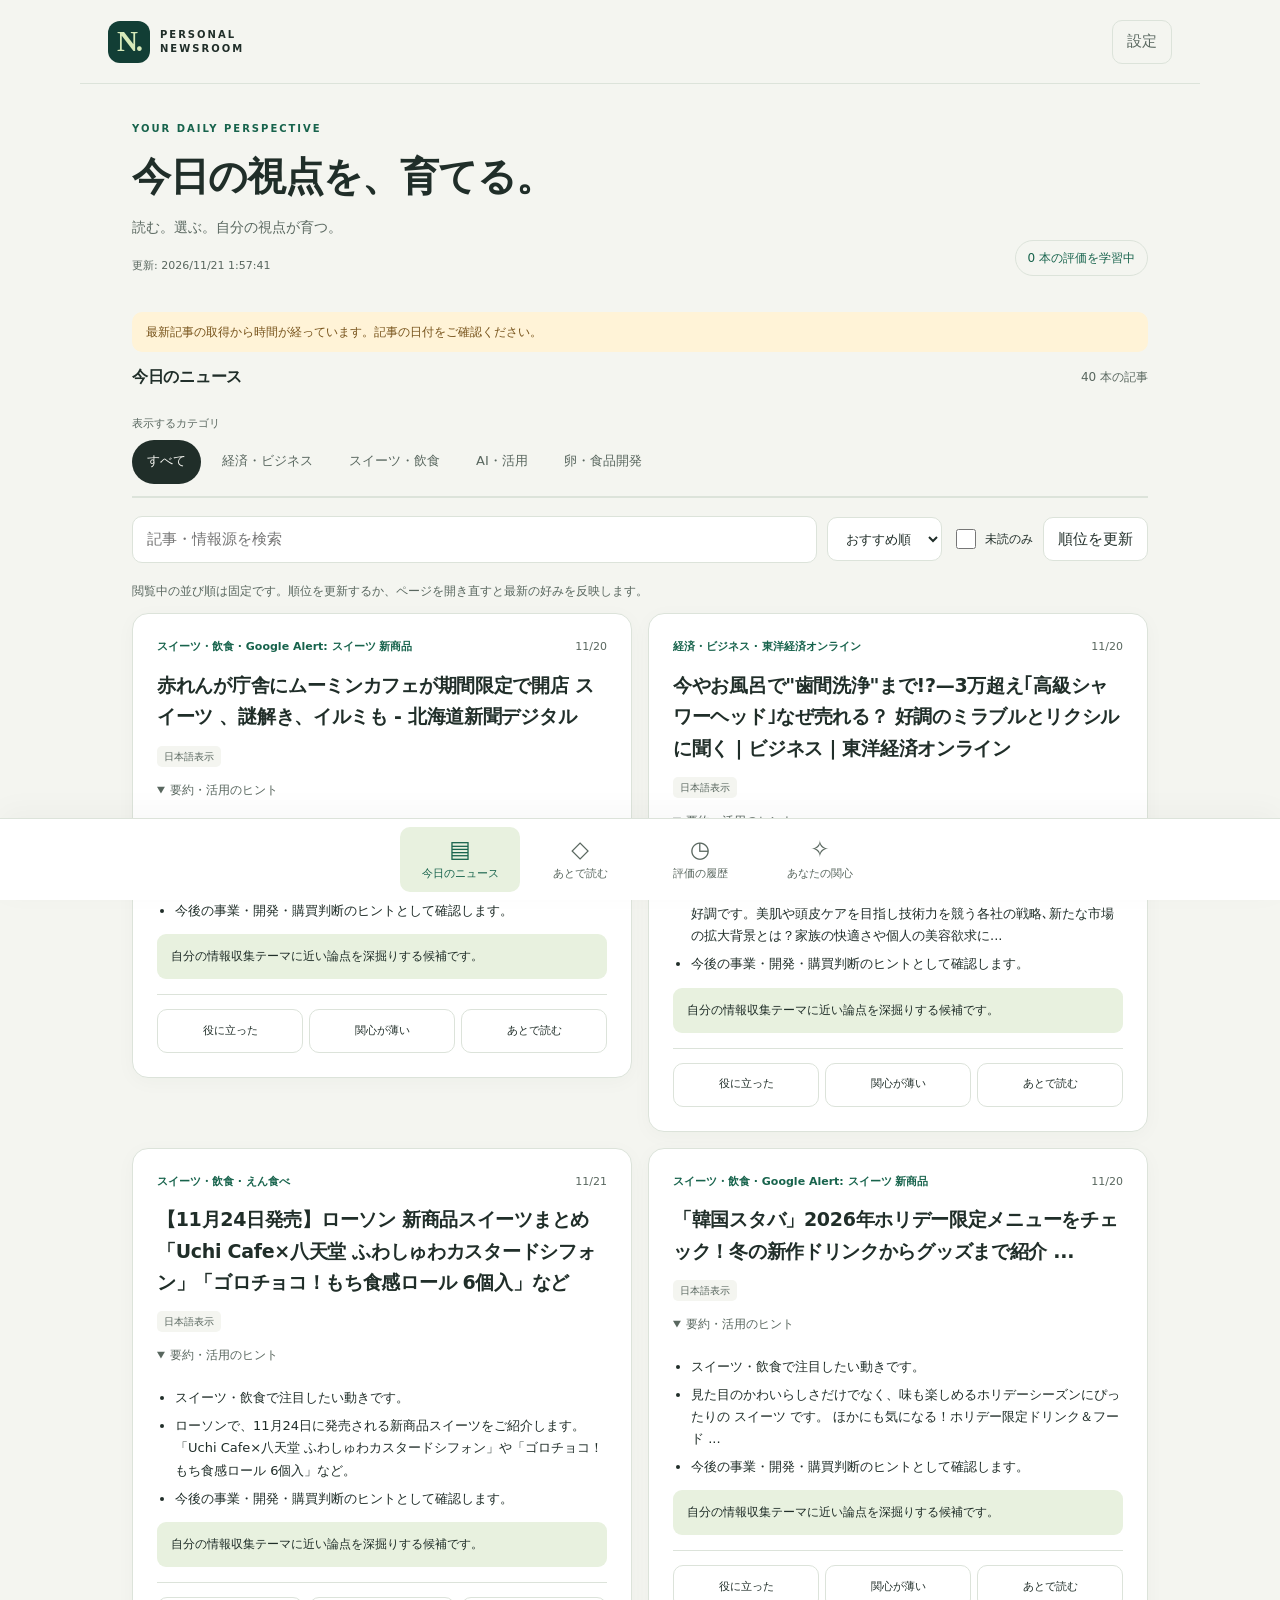
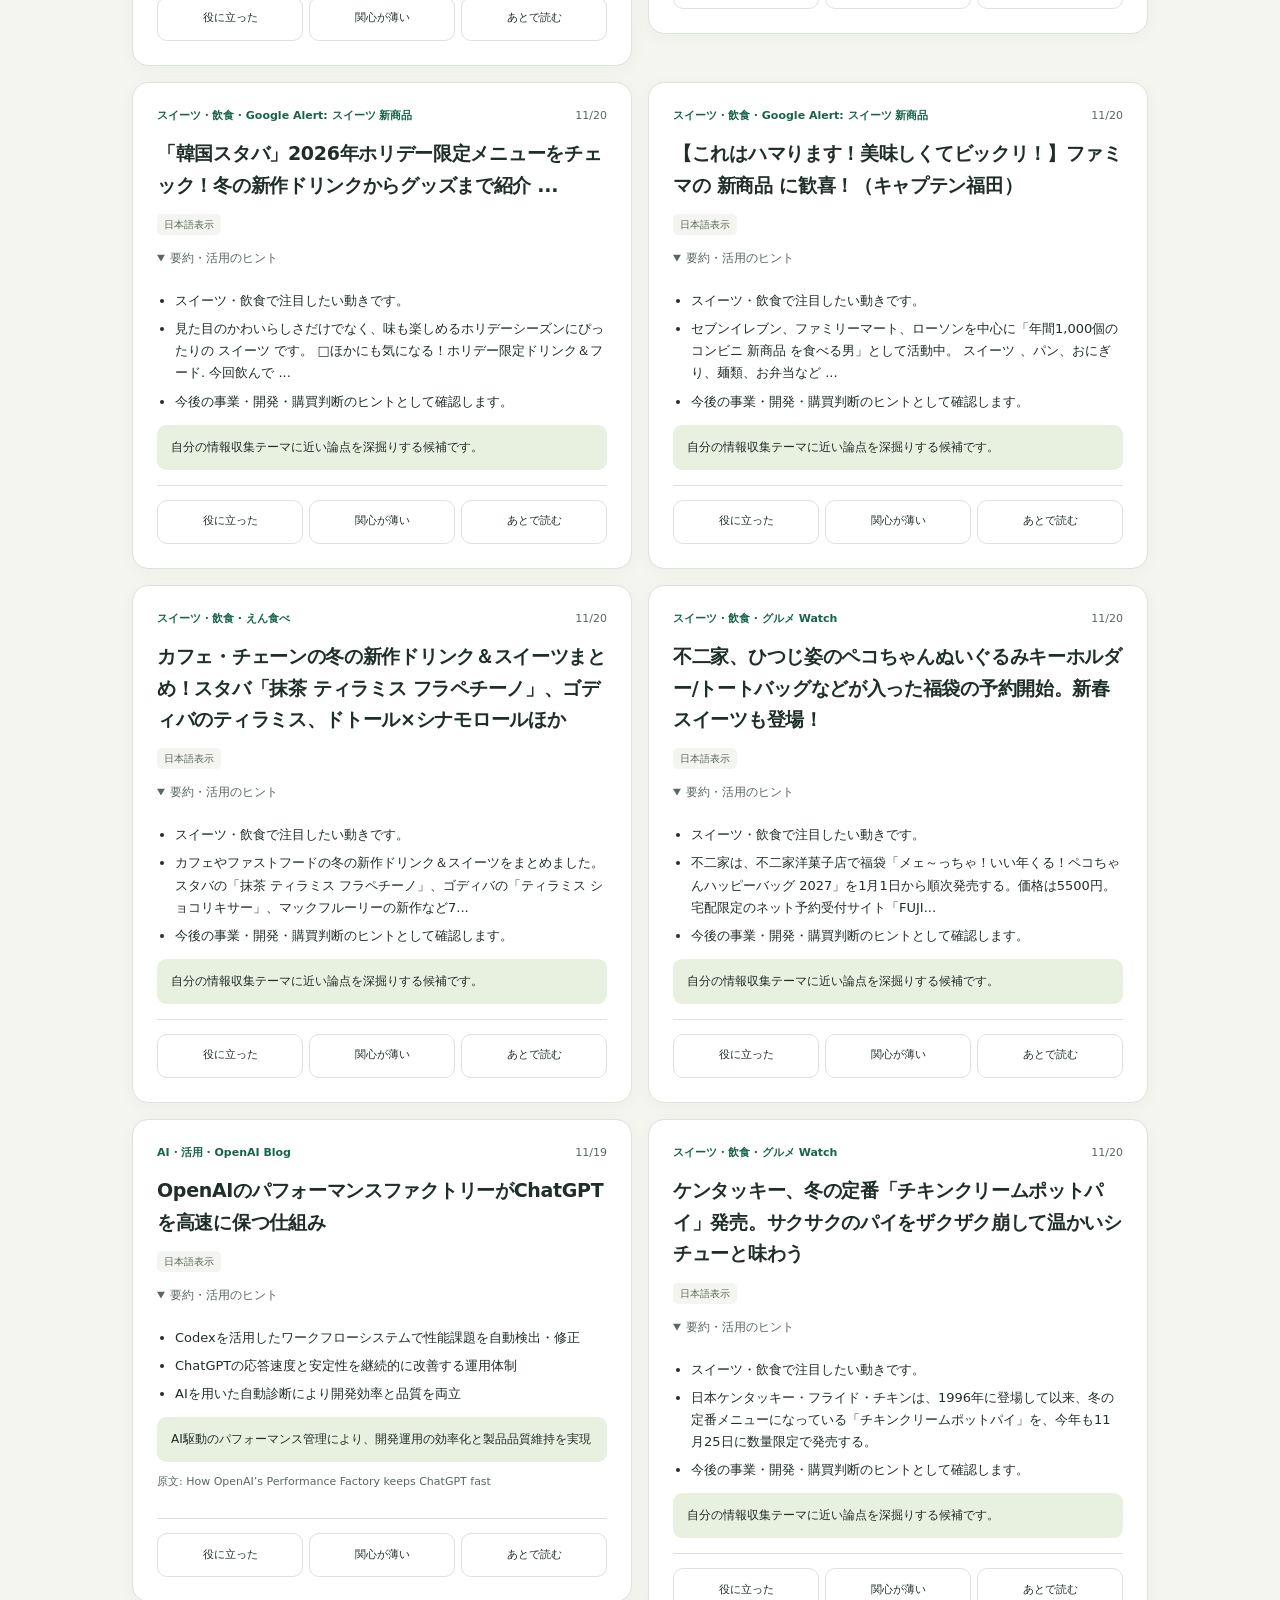
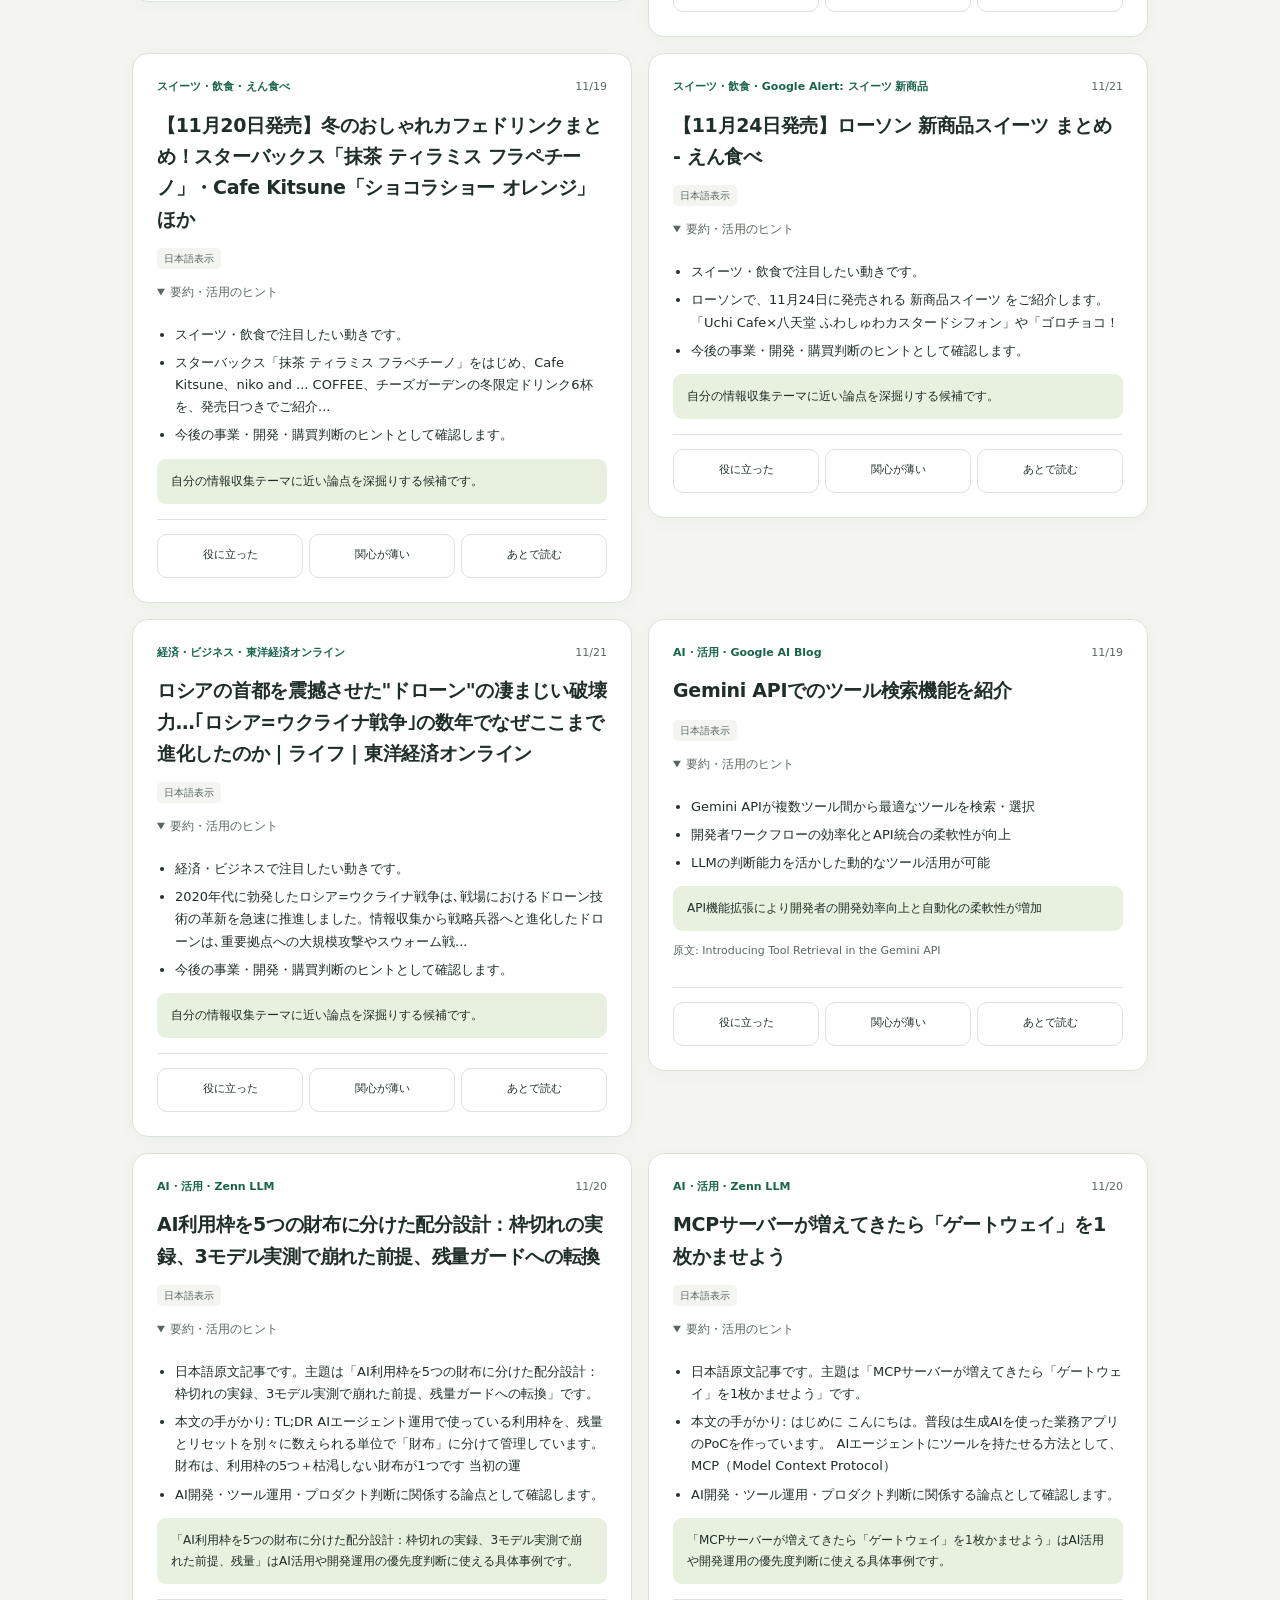
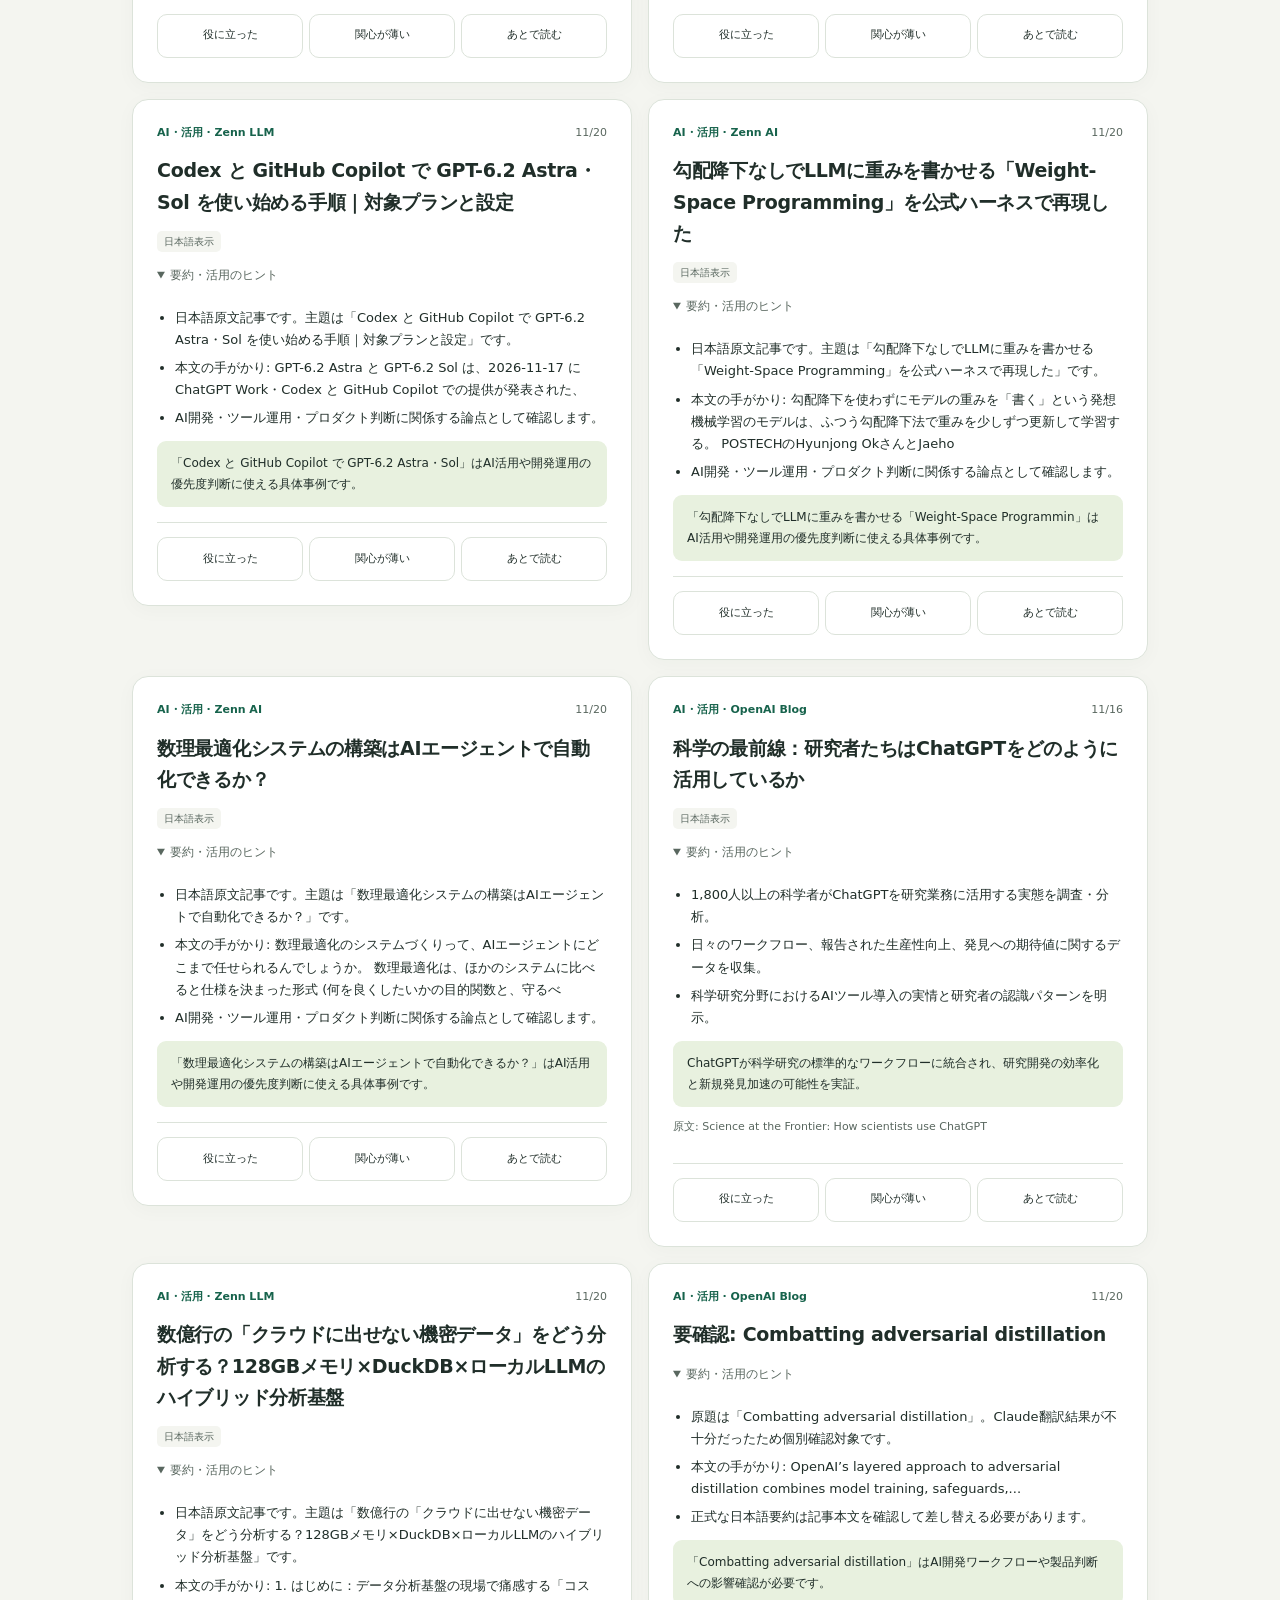
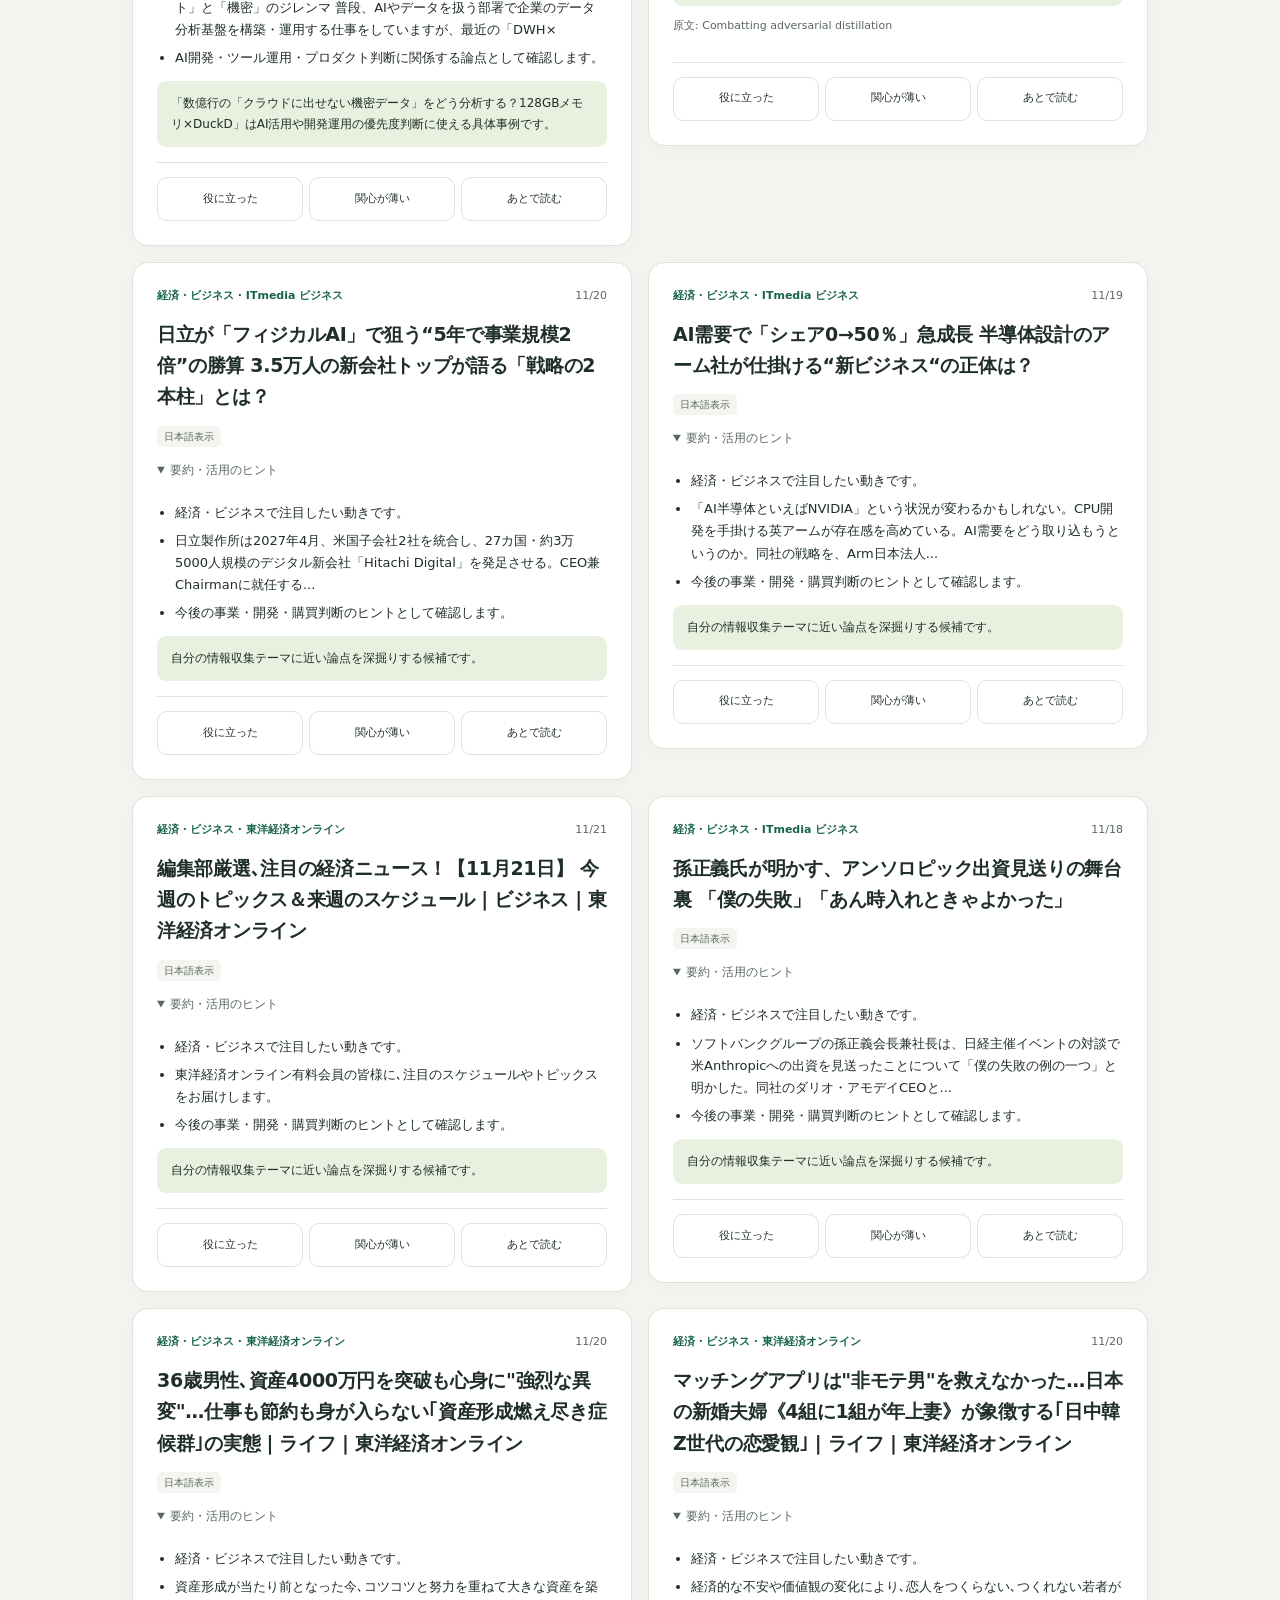
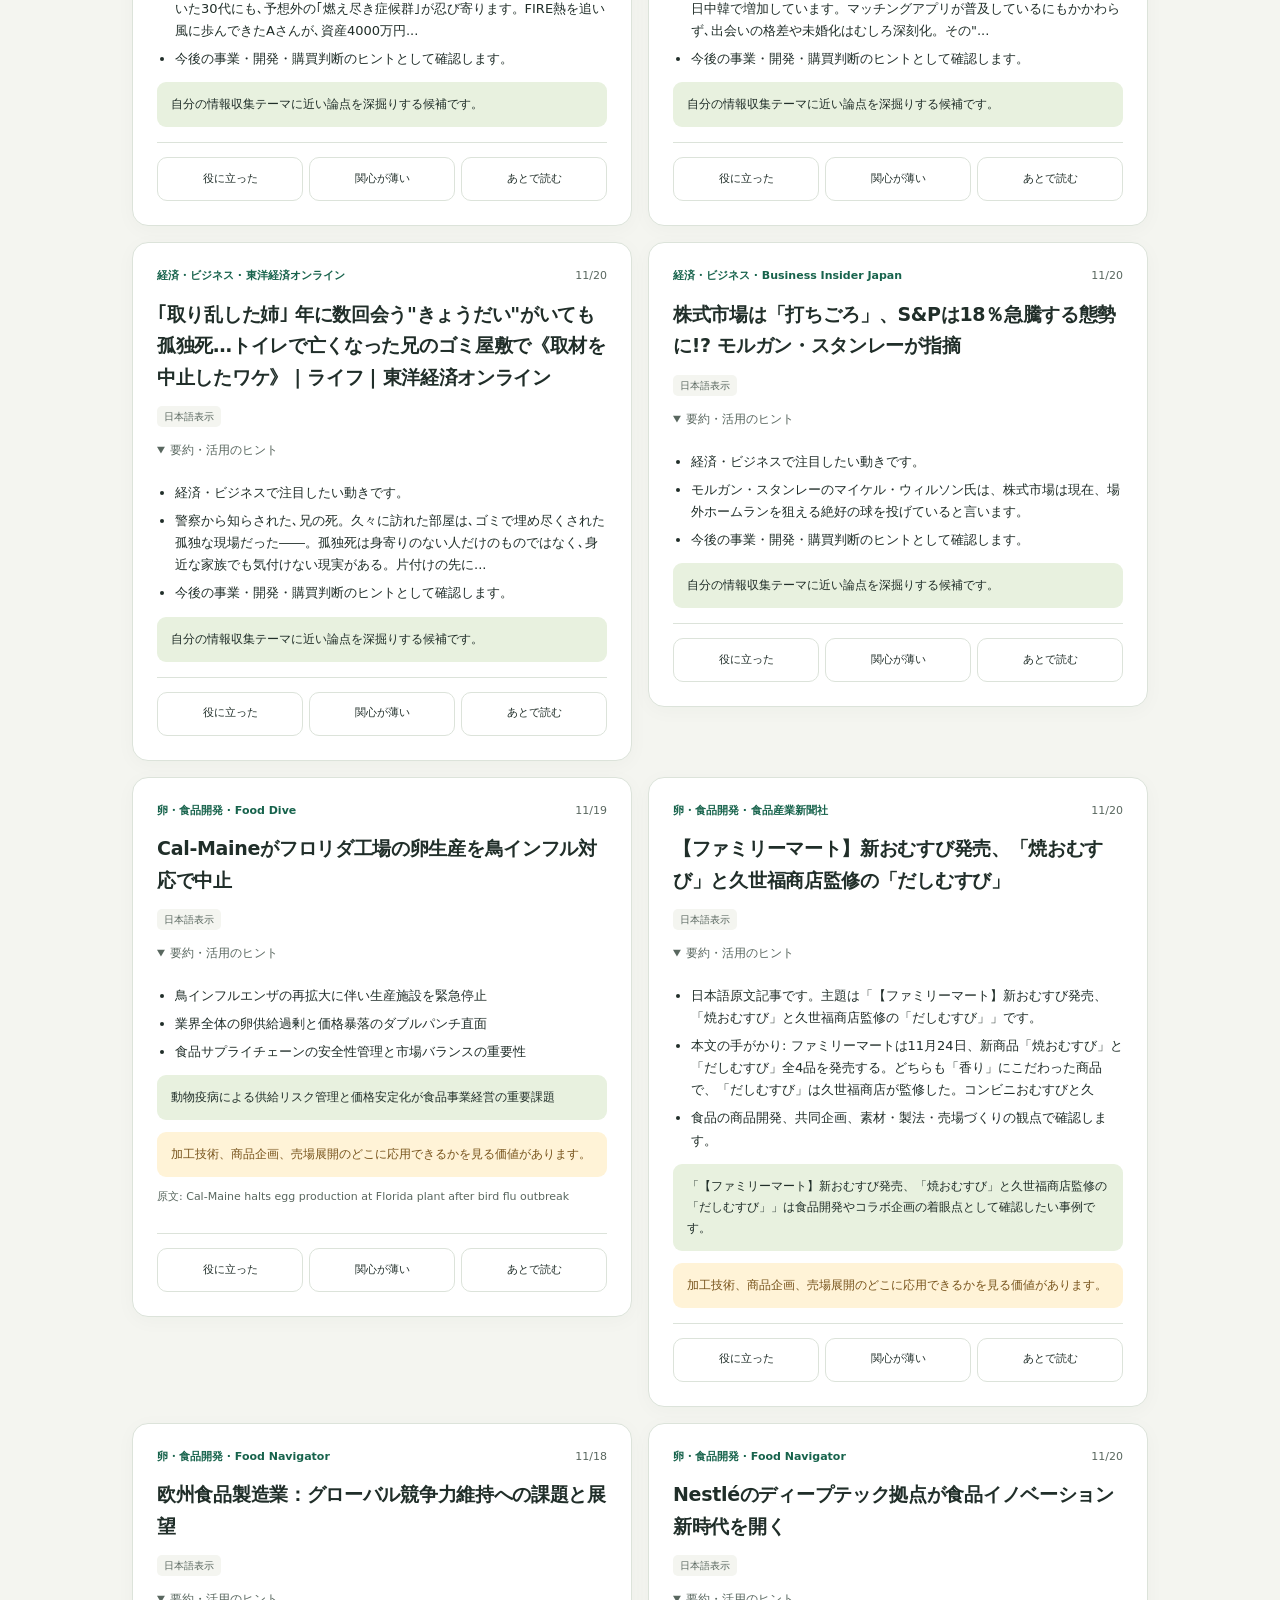
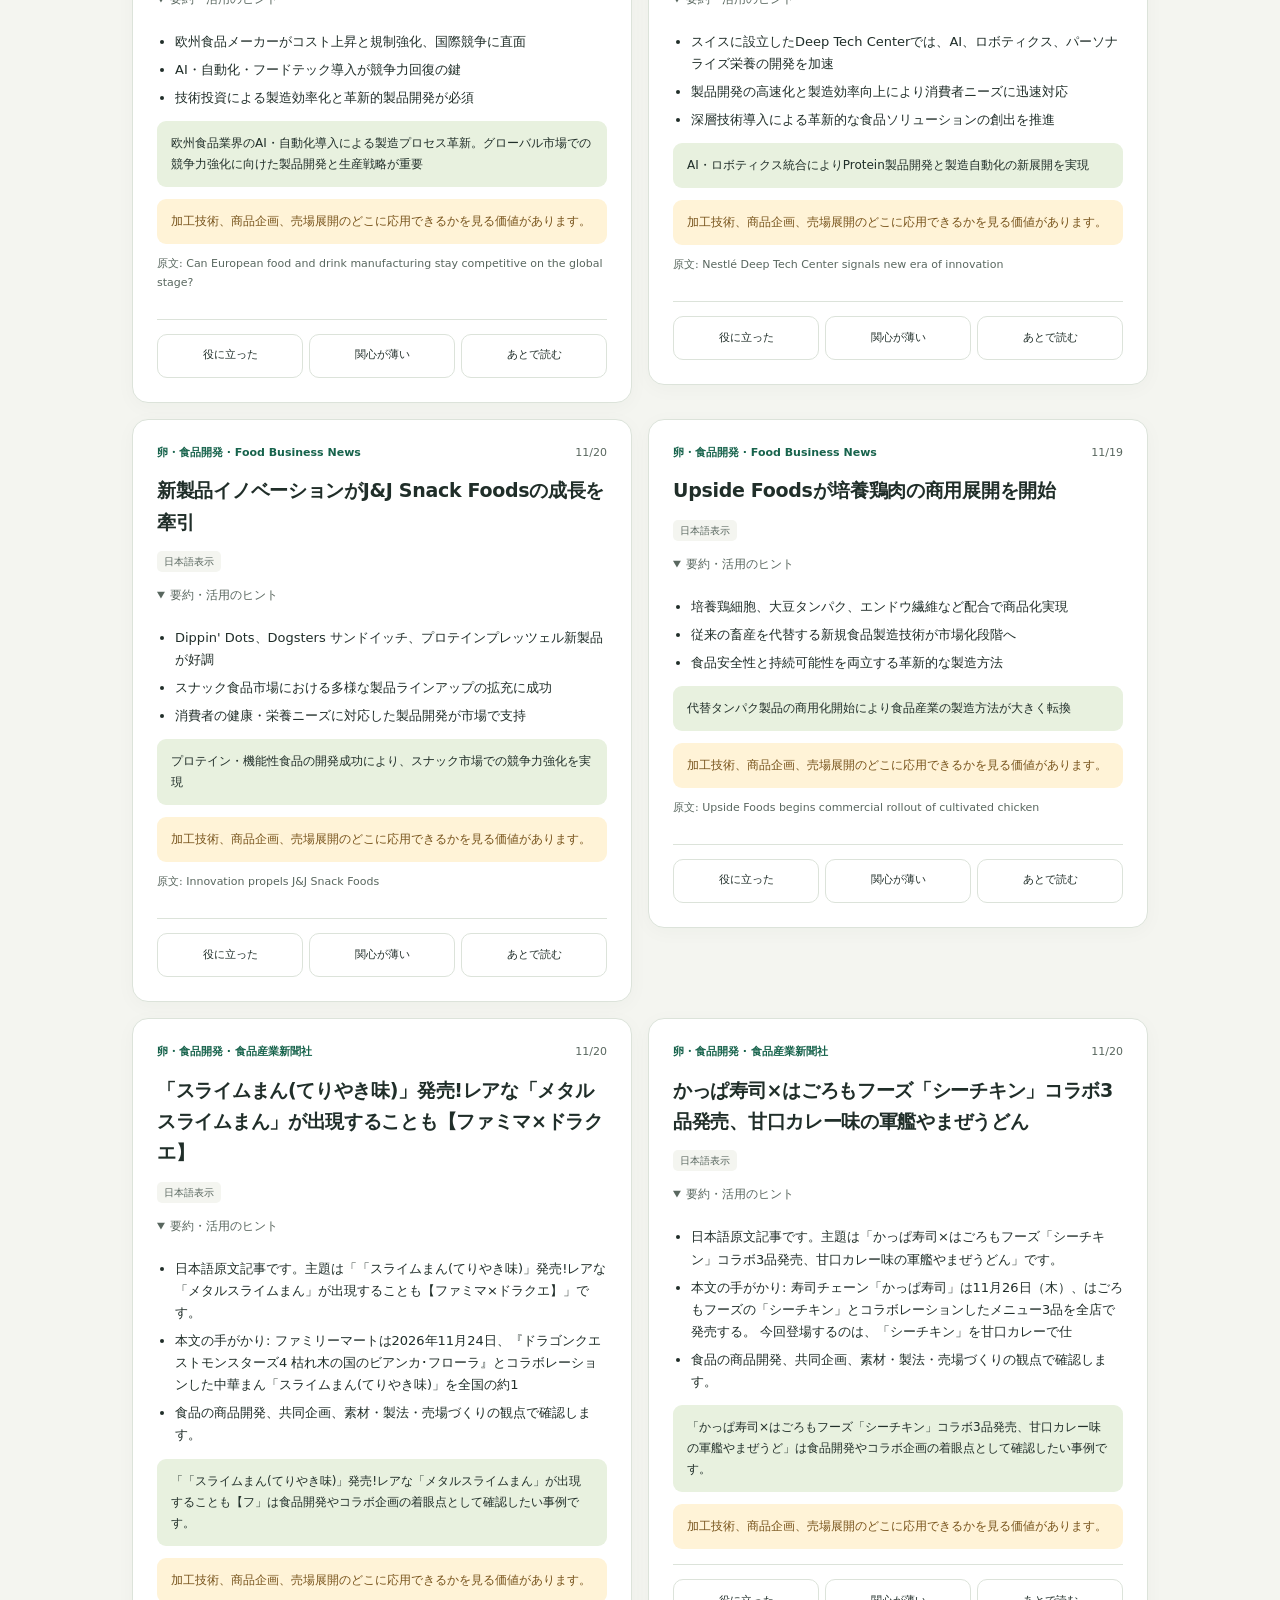
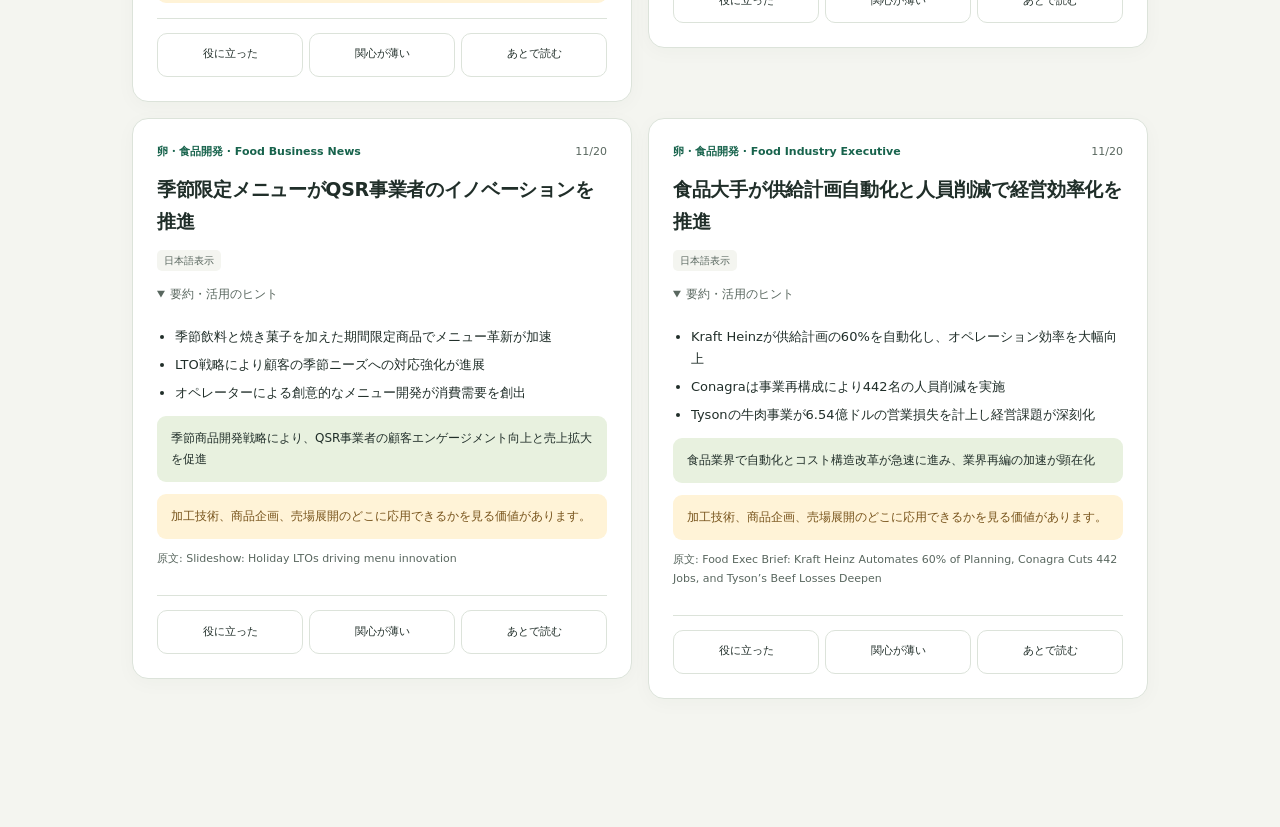
==== index.html @ 0aec972d "Publish site cf8f28abf6dea2d50ddad553df6f2da61acd890b" ====
<!doctype html>
<html lang="ja">
<head>
  <meta charset="utf-8">
  <meta name="viewport" content="width=device-width, initial-scale=1">
  <title data-i18n="app.title">Personal-Newsroom</title>
  <meta name="theme-color" content="#123e35">
  <meta name="description" content="ニュースを評価して、あなたの関心に育てるパーソナルニュースルーム。">
  <link rel="apple-touch-icon" href="./icon-192.png">
  <link rel="manifest" href="./manifest.webmanifest">
  <link rel="icon" href="./icon.svg" type="image/svg+xml">
  <link rel="stylesheet" href="./style.css">
</head>
<body>
  <a class="skip-link" href="#app">記事一覧へ</a>
  <header class="app-header">
    <a class="brand" href="./"><span class="brand-mark" aria-hidden="true">N.</span><span>PERSONAL<br>NEWSROOM</span></a>
    <button id="openSettings" class="settings-button" type="button" data-i18n="reader.settings">設定</button>
  </header>
  <div class="page-shell">
    <section class="hero">
      <p class="eyebrow">YOUR DAILY PERSPECTIVE</p>
      <h1 data-i18n="header.headline">今日の視点を、育てる。</h1>
      <p class="intro" data-i18n="reader.intro">読む。選ぶ。自分の視点が育つ。</p>
      <p class="updated"><span data-i18n="header.updated_label">更新:</span> <time id="generatedAt"></time></p>
      <p id="learningCount" class="learning-count"></p>
    </section>
    <p id="offline" class="banner" hidden data-i18n="reader.offline">オフラインです。</p>
    <p id="freshness" class="banner" hidden data-i18n="reader.freshness">記事の日付をご確認ください。</p>
    <div class="section-heading"><h2 id="viewTitle"></h2><p id="resultCount" role="status"></p></div>
    <div class="category-nav"><p class="category-caption" data-i18n="reader.category_filter"></p><nav class="tabs" id="tabs" aria-label="カテゴリ" data-i18n-attr="aria-label:nav.categories_aria_label"></nav></div>
    <section id="filters" class="filters" aria-label="記事の絞り込み">
      <label class="search-box"><span class="sr-only" data-i18n="reader.search">記事・情報源を検索</span><input id="search" type="search" placeholder="記事・情報源を検索" data-i18n-attr="placeholder:reader.search" autocomplete="off"></label>
      <label class="sort-label"><span class="sr-only" data-i18n="reader.sort">表示順</span><select id="sort"><option value="recommended" data-i18n="reader.recommended">おすすめ順</option><option value="latest" data-i18n="reader.latest">新しい順</option></select></label>
      <label class="check-label"><input id="unread" type="checkbox"><span data-i18n="reader.unread">未読のみ</span></label>
      <button id="refreshRanking" type="button" data-i18n="reader.refresh_ranking"></button>
    </section>
    <p id="rankingHint" class="muted ranking-hint"></p>
    <main id="app" class="article-list" tabindex="-1"></main>
  </div>
  <nav class="bottom-nav" aria-label="メインメニュー">
    <button type="button" data-view="today"><span aria-hidden="true">▤</span><span data-i18n="reader.view_today">今日のニュース</span></button>
    <button type="button" data-view="saved"><span aria-hidden="true">◇</span><span data-i18n="reader.view_saved">あとで読む</span></button>
    <button type="button" data-view="history"><span aria-hidden="true">◷</span><span data-i18n="reader.view_history">評価の履歴</span></button>
    <button type="button" data-view="insights"><span aria-hidden="true">✧</span><span data-i18n="reader.view_insights">あなたの関心</span></button>
  </nav>
  <p id="feedbackStatus" class="toast" role="status" aria-live="polite"></p>
  <dialog id="settings" aria-labelledby="settingsTitle">
    <div class="dialog-heading"><h2 id="settingsTitle" data-i18n="reader.settings">設定</h2><button id="closeSettings" type="button" data-i18n="reader.close">閉じる</button></div>
    <p id="settingsStatus" role="status" aria-live="polite"></p>
    <p data-i18n="reader.privacy"></p>
    <p><a id="policyLink" href="./policy.html" data-i18n="reader.policy_link"></a></p>
    <label class="setting-row"><span data-i18n="reader.learning"></span><input id="learningToggle" type="checkbox"></label>
    <label class="setting-row"><span data-i18n="reader.compact"></span><input id="compactToggle" type="checkbox"></label>
    <label class="setting-row"><span data-i18n="reader.theme"></span><select id="theme"><option value="system" data-i18n="reader.system"></option><option value="light" data-i18n="reader.light"></option><option value="dark" data-i18n="reader.dark"></option></select></label>
    <p data-i18n="reader.tag_note"></p>
    <h3 data-i18n="reader.data"></h3>
    <div class="data-actions"><button id="downloadBackup" type="button" data-i18n="reader.backup"></button><label class="import-label"><span data-i18n="reader.import"></span><input id="importBackup" type="file" aria-describedby="importHelp"></label><p id="importHelp" data-i18n="reader.import_help"></p></div>
    <details><summary data-i18n="reader.paste_backup"></summary><label for="backupText" data-i18n="reader.paste_help"></label><textarea id="backupText" rows="6" spellcheck="false" autocomplete="off"></textarea><button id="importPastedBackup" type="button" data-i18n="reader.import_pasted"></button></details>
    <details><summary data-i18n="reader.advanced"></summary><div class="data-actions"><button id="copyFeedback" type="button" data-i18n="feedback_tools.copy"></button><button id="downloadFeedback" type="button" data-i18n="feedback_tools.download"></button></div></details>
    <p data-i18n="reader.install_hint"></p><button id="installApp" type="button" hidden data-i18n="reader.install"></button>
    <button id="resetData" class="danger" type="button" data-i18n="reader.reset"></button>
  </dialog>
  <noscript><p>記事の表示にはJavaScriptが必要です。ブラウザでJavaScriptを有効にしてください。</p></noscript>

  <script id="newsData" type="application/json">{"generated_at": "2026-11-21T01:57:41+00:00", "vocabulary": {"business": ["経済", "戦略", "市場"], "food": ["スイーツ", "カフェ", "新商品", "限定", "期間限定", "コンビニ", "メニュー"], "ai_dev": ["ツール", "自動化", "ワークフロー", "ChatGPT", "Claude", "Gemini", "生成AI", "AI", "LLM", "productivity", "workflow"], "egg": ["商品開発", "製造", "egg", "コラボ", "素材", "製法", "監修"]}, "categories": {"business": "経済・ビジネス", "food": "スイーツ・飲食", "ai_dev": "AI・活用", "egg": "卵・食品開発"}, "articles": [{"id": "41505e69bffcf9f2", "title": "今やお風呂で\"歯間洗浄\"まで!?—3万超え｢高級シャワーヘッド｣なぜ売れる？ 好調のミラブルとリクシルに聞く | ビジネス | 東洋経済オンライン", "original_title": "今やお風呂で\"歯間洗浄\"まで!?—3万超え｢高級シャワーヘッド｣なぜ売れる？ 好調のミラブルとリクシルに聞く | ビジネス | 東洋経済オンライン", "display_title": "今やお風呂で\"歯間洗浄\"まで!?—3万超え｢高級シャワーヘッド｣なぜ売れる？ 好調のミラブルとリクシルに聞く | ビジネス | 東洋経済オンライン", "translated_title": "今やお風呂で\"歯間洗浄\"まで!?—3万超え｢高級シャワーヘッド｣なぜ売れる？ 好調のミラブルとリクシルに聞く | ビジネス | 東洋経済オンライン", "translated_summary": [], "fallback_title": "", "url": "https://toyokeizai.net/articles/-/965187?utm_source=rss&utm_medium=http&utm_campaign=link_back", "source": "東洋経済オンライン", "source_type": "rss", "source_region": "jp", "category": "business", "category_label": "経済・ビジネス", "published_at": "2026-11-20T21:00:00+00:00", "raw_summary": "物価高騰が続く中､3万円を超える｢高機能シャワーヘッド｣の売れ行きが好調です。美肌や頭皮ケアを目指し技術力を競う各社の戦略､新たな市場の拡大背景とは？家族の快適さや個人の美容欲求に応える最新シャワー…", "summary": ["経済・ビジネスで注目したい動きです。", "物価高騰が続く中､3万円を超える｢高機能シャワーヘッド｣の売れ行きが好調です。美肌や頭皮ケアを目指し技術力を競う各社の戦略､新たな市場の拡大背景とは？家族の快適さや個人の美容欲求に...", "今後の事業・開発・購買判断のヒントとして確認します。"], "impact": "自分の情報収集テーマに近い論点を深掘りする候補です。", "egg_insight": "", "score": 77.5, "category_relevance": 1.0, "category_quality_adjustment": 0.0}, {"id": "b3f770b58df65d58", "title": "ロシアの首都を震撼させた\"ドローン\"の凄まじい破壊力…｢ロシア=ウクライナ戦争｣の数年でなぜここまで進化したのか | ライフ | 東洋経済オンライン", "original_title": "ロシアの首都を震撼させた\"ドローン\"の凄まじい破壊力…｢ロシア=ウクライナ戦争｣の数年でなぜここまで進化したのか | ライフ | 東洋経済オンライン", "display_title": "ロシアの首都を震撼させた\"ドローン\"の凄まじい破壊力…｢ロシア=ウクライナ戦争｣の数年でなぜここまで進化したのか | ライフ | 東洋経済オンライン", "translated_title": "ロシアの首都を震撼させた\"ドローン\"の凄まじい破壊力…｢ロシア=ウクライナ戦争｣の数年でなぜここまで進化したのか | ライフ | 東洋経済オンライン", "translated_summary": [], "fallback_title": "", "url": "https://toyokeizai.net/articles/-/963562?utm_source=rss&utm_medium=http&utm_campaign=link_back", "source": "東洋経済オンライン", "source_type": "rss", "source_region": "jp", "category": "business", "category_label": "経済・ビジネス", "published_at": "2026-11-21T00:00:00+00:00", "raw_summary": "2020年代に勃発したロシア=ウクライナ戦争は､戦場におけるドローン技術の革新を急速に推進しました。情報収集から戦略兵器へと進化したドローンは､重要拠点への大規模攻撃やスウォーム戦術に用いられ､防衛…", "summary": ["経済・ビジネスで注目したい動きです。", "2020年代に勃発したロシア=ウクライナ戦争は､戦場におけるドローン技術の革新を急速に推進しました。情報収集から戦略兵器へと進化したドローンは､重要拠点への大規模攻撃やスウォーム戦...", "今後の事業・開発・購買判断のヒントとして確認します。"], "impact": "自分の情報収集テーマに近い論点を深掘りする候補です。", "egg_insight": "", "score": 64.2, "category_relevance": 1.0, "category_quality_adjustment": 0.0}, {"id": "6ac14efbe8f72273", "title": "日立が「フィジカルAI」で狙う“5年で事業規模2倍”の勝算 3.5万人の新会社トップが語る「戦略の2本柱」とは？", "original_title": "日立が「フィジカルAI」で狙う“5年で事業規模2倍”の勝算 3.5万人の新会社トップが語る「戦略の2本柱」とは？", "display_title": "日立が「フィジカルAI」で狙う“5年で事業規模2倍”の勝算 3.5万人の新会社トップが語る「戦略の2本柱」とは？", "translated_title": "日立が「フィジカルAI」で狙う“5年で事業規模2倍”の勝算 3.5万人の新会社トップが語る「戦略の2本柱」とは？", "translated_summary": [], "fallback_title": "", "url": "https://www.itmedia.co.jp/business/articles/2611/20/news024.html", "source": "ITmedia ビジネス", "source_type": "rss", "source_region": "jp", "category": "business", "category_label": "経済・ビジネス", "published_at": "2026-11-20T02:15:00+00:00", "raw_summary": "日立製作所は2027年4月、米国子会社2社を統合し、27カ国・約3万5000人規模のデジタル新会社「Hitachi Digital」を発足させる。CEO兼Chairmanに就任するアナンド・ビルジェ氏が取材に応じ、今後5年で事業規模2倍を見据える戦略を語った。現場に入る精鋭チーム「FDE」を1年で3000人へ3倍増させ、売上の9割を占める上位200～300社への集中でフィジカルAIの覇権を狙う。", "summary": ["経済・ビジネスで注目したい動きです。", "日立製作所は2027年4月、米国子会社2社を統合し、27カ国・約3万5000人規模のデジタル新会社「Hitachi Digital」を発足させる。CEO兼Chairmanに就任する...", "今後の事業・開発・購買判断のヒントとして確認します。"], "impact": "自分の情報収集テーマに近い論点を深掘りする候補です。", "egg_insight": "", "score": 55.7, "category_relevance": 1.0, "category_quality_adjustment": 0.0}, {"id": "e42d2e9fa8db455b", "title": "AI需要で「シェア0→50％」急成長 半導体設計のアーム社が仕掛ける“新ビジネス“の正体は？", "original_title": "AI需要で「シェア0→50％」急成長 半導体設計のアーム社が仕掛ける“新ビジネス“の正体は？", "display_title": "AI需要で「シェア0→50％」急成長 半導体設計のアーム社が仕掛ける“新ビジネス“の正体は？", "translated_title": "AI需要で「シェア0→50％」急成長 半導体設計のアーム社が仕掛ける“新ビジネス“の正体は？", "translated_summary": [], "fallback_title": "", "url": "https://www.itmedia.co.jp/business/articles/2611/20/news041.html", "source": "ITmedia ビジネス", "source_type": "rss", "source_region": "jp", "category": "business", "category_label": "経済・ビジネス", "published_at": "2026-11-19T22:00:00+00:00", "raw_summary": "「AI半導体といえばNVIDIA」という状況が変わるかもしれない。CPU開発を手掛ける英アームが存在感を高めている。AI需要をどう取り込もうというのか。同社の戦略を、Arm日本法人の横山崇幸社長が語った。", "summary": ["経済・ビジネスで注目したい動きです。", "「AI半導体といえばNVIDIA」という状況が変わるかもしれない。CPU開発を手掛ける英アームが存在感を高めている。AI需要をどう取り込もうというのか。同社の戦略を、Arm日本法人...", "今後の事業・開発・購買判断のヒントとして確認します。"], "impact": "自分の情報収集テーマに近い論点を深掘りする候補です。", "egg_insight": "", "score": 54.9, "category_relevance": 1.0, "category_quality_adjustment": 0.0}, {"id": "93a878e11196826d", "title": "孫正義氏が明かす、アンソロピック出資見送りの舞台裏 「僕の失敗」「あん時入れときゃよかった」", "original_title": "孫正義氏が明かす、アンソロピック出資見送りの舞台裏 「僕の失敗」「あん時入れときゃよかった」", "display_title": "孫正義氏が明かす、アンソロピック出資見送りの舞台裏 「僕の失敗」「あん時入れときゃよかった」", "translated_title": "孫正義氏が明かす、アンソロピック出資見送りの舞台裏 「僕の失敗」「あん時入れときゃよかった」", "translated_summary": [], "fallback_title": "", "url": "https://www.itmedia.co.jp/business/articles/2611/18/news086.html", "source": "ITmedia ビジネス", "source_type": "rss", "source_region": "jp", "category": "business", "category_label": "経済・ビジネス", "published_at": "2026-11-18T13:03:00+00:00", "raw_summary": "ソフトバンクグループの孫正義会長兼社長は、日経主催イベントの対談で米Anthropicへの出資を見送ったことについて「僕の失敗の例の一つ」と明かした。同社のダリオ・アモデイCEOと直接面会し、その凄さを認めながらも、なぜ投資に踏み切らなかったのか。すでに動き出していた米OpenAIへの集中投資と、出資先の企業同士のつながりを創出する「群戦略」におけるパートナー選びのさじ加減など、孫氏の投資判断の舞台裏に迫る。", "summary": ["経済・ビジネスで注目したい動きです。", "ソフトバンクグループの孫正義会長兼社長は、日経主催イベントの対談で米Anthropicへの出資を見送ったことについて「僕の失敗の例の一つ」と明かした。同社のダリオ・アモデイCEOと...", "今後の事業・開発・購買判断のヒントとして確認します。"], "impact": "自分の情報収集テーマに近い論点を深掘りする候補です。", "egg_insight": "", "score": 50.2, "category_relevance": 1.0, "category_quality_adjustment": 0.0}, {"id": "6e6f892fd71c3412", "title": "編集部厳選､注目の経済ニュース！【11月21日】 今週のトピックス＆来週のスケジュール | ビジネス | 東洋経済オンライン", "original_title": "編集部厳選､注目の経済ニュース！【11月21日】 今週のトピックス＆来週のスケジュール | ビジネス | 東洋経済オンライン", "display_title": "編集部厳選､注目の経済ニュース！【11月21日】 今週のトピックス＆来週のスケジュール | ビジネス | 東洋経済オンライン", "translated_title": "編集部厳選､注目の経済ニュース！【11月21日】 今週のトピックス＆来週のスケジュール | ビジネス | 東洋経済オンライン", "translated_summary": [], "fallback_title": "", "url": "https://toyokeizai.net/articles/-/965515?utm_source=rss&utm_medium=http&utm_campaign=link_back", "source": "東洋経済オンライン", "source_type": "rss", "source_region": "jp", "category": "business", "category_label": "経済・ビジネス", "published_at": "2026-11-21T00:00:00+00:00", "raw_summary": "東洋経済オンライン有料会員の皆様に､注目のスケジュールやトピックスをお届けします。", "summary": ["経済・ビジネスで注目したい動きです。", "東洋経済オンライン有料会員の皆様に､注目のスケジュールやトピックスをお届けします。", "今後の事業・開発・購買判断のヒントとして確認します。"], "impact": "自分の情報収集テーマに近い論点を深掘りする候補です。", "egg_insight": "", "score": 50.2, "category_relevance": 1.0, "category_quality_adjustment": 0.0}, {"id": "ef4f50e3152c9a71", "title": "36歳男性､資産4000万円を突破も心身に\"強烈な異変\"…仕事も節約も身が入らない｢資産形成燃え尽き症候群｣の実態 | ライフ | 東洋経済オンライン", "original_title": "36歳男性､資産4000万円を突破も心身に\"強烈な異変\"…仕事も節約も身が入らない｢資産形成燃え尽き症候群｣の実態 | ライフ | 東洋経済オンライン", "display_title": "36歳男性､資産4000万円を突破も心身に\"強烈な異変\"…仕事も節約も身が入らない｢資産形成燃え尽き症候群｣の実態 | ライフ | 東洋経済オンライン", "translated_title": "36歳男性､資産4000万円を突破も心身に\"強烈な異変\"…仕事も節約も身が入らない｢資産形成燃え尽き症候群｣の実態 | ライフ | 東洋経済オンライン", "translated_summary": [], "fallback_title": "", "url": "https://toyokeizai.net/articles/-/965310?utm_source=rss&utm_medium=http&utm_campaign=link_back", "source": "東洋経済オンライン", "source_type": "rss", "source_region": "jp", "category": "business", "category_label": "経済・ビジネス", "published_at": "2026-11-20T23:30:00+00:00", "raw_summary": "資産形成が当たり前となった今､コツコツと努力を重ねて大きな資産を築いた30代にも､予想外の｢燃え尽き症候群｣が忍び寄ります。FIRE熱を追い風に歩んできたAさんが､資産4000万円を達成したその先で…", "summary": ["経済・ビジネスで注目したい動きです。", "資産形成が当たり前となった今､コツコツと努力を重ねて大きな資産を築いた30代にも､予想外の｢燃え尽き症候群｣が忍び寄ります。FIRE熱を追い風に歩んできたAさんが､資産4000万円...", "今後の事業・開発・購買判断のヒントとして確認します。"], "impact": "自分の情報収集テーマに近い論点を深掘りする候補です。", "egg_insight": "", "score": 50.0, "category_relevance": 1.0, "category_quality_adjustment": 0.0}, {"id": "b4cb0e51f78541bb", "title": "マッチングアプリは\"非モテ男\"を救えなかった…日本の新婚夫婦《4組に1組が年上妻》が象徴する｢日中韓Z世代の恋愛観｣ | ライフ | 東洋経済オンライン", "original_title": "マッチングアプリは\"非モテ男\"を救えなかった…日本の新婚夫婦《4組に1組が年上妻》が象徴する｢日中韓Z世代の恋愛観｣ | ライフ | 東洋経済オンライン", "display_title": "マッチングアプリは\"非モテ男\"を救えなかった…日本の新婚夫婦《4組に1組が年上妻》が象徴する｢日中韓Z世代の恋愛観｣ | ライフ | 東洋経済オンライン", "translated_title": "マッチングアプリは\"非モテ男\"を救えなかった…日本の新婚夫婦《4組に1組が年上妻》が象徴する｢日中韓Z世代の恋愛観｣ | ライフ | 東洋経済オンライン", "translated_summary": [], "fallback_title": "", "url": "https://toyokeizai.net/articles/-/964611?utm_source=rss&utm_medium=http&utm_campaign=link_back", "source": "東洋経済オンライン", "source_type": "rss", "source_region": "jp", "category": "business", "category_label": "経済・ビジネス", "published_at": "2026-11-20T23:00:00+00:00", "raw_summary": "経済的な不安や価値観の変化により､恋人をつくらない､つくれない若者が日中韓で増加しています。マッチングアプリが普及しているにもかかわらず､出会いの格差や未婚化はむしろ深刻化。その\"現実\"に迫ります。", "summary": ["経済・ビジネスで注目したい動きです。", "経済的な不安や価値観の変化により､恋人をつくらない､つくれない若者が日中韓で増加しています。マッチングアプリが普及しているにもかかわらず､出会いの格差や未婚化はむしろ深刻化。その\"...", "今後の事業・開発・購買判断のヒントとして確認します。"], "impact": "自分の情報収集テーマに近い論点を深掘りする候補です。", "egg_insight": "", "score": 49.9, "category_relevance": 1.0, "category_quality_adjustment": 0.0}, {"id": "afdb82ba5bfd5246", "title": "｢取り乱した姉｣ 年に数回会う\"きょうだい\"がいても孤独死…トイレで亡くなった兄のゴミ屋敷で《取材を中止したワケ》 | ライフ | 東洋経済オンライン", "original_title": "｢取り乱した姉｣ 年に数回会う\"きょうだい\"がいても孤独死…トイレで亡くなった兄のゴミ屋敷で《取材を中止したワケ》 | ライフ | 東洋経済オンライン", "display_title": "｢取り乱した姉｣ 年に数回会う\"きょうだい\"がいても孤独死…トイレで亡くなった兄のゴミ屋敷で《取材を中止したワケ》 | ライフ | 東洋経済オンライン", "translated_title": "｢取り乱した姉｣ 年に数回会う\"きょうだい\"がいても孤独死…トイレで亡くなった兄のゴミ屋敷で《取材を中止したワケ》 | ライフ | 東洋経済オンライン", "translated_summary": [], "fallback_title": "", "url": "https://toyokeizai.net/articles/-/965456?utm_source=rss&utm_medium=http&utm_campaign=link_back", "source": "東洋経済オンライン", "source_type": "rss", "source_region": "jp", "category": "business", "category_label": "経済・ビジネス", "published_at": "2026-11-20T22:30:00+00:00", "raw_summary": "警察から知らされた､兄の死。久々に訪れた部屋は､ゴミで埋め尽くされた孤独な現場だった――。孤独死は身寄りのない人だけのものではなく､身近な家族でも気付けない現実がある。片付けの先に､遺族と専門業者が…", "summary": ["経済・ビジネスで注目したい動きです。", "警察から知らされた､兄の死。久々に訪れた部屋は､ゴミで埋め尽くされた孤独な現場だった――。孤独死は身寄りのない人だけのものではなく､身近な家族でも気付けない現実がある。片付けの先に...", "今後の事業・開発・購買判断のヒントとして確認します。"], "impact": "自分の情報収集テーマに近い論点を深掘りする候補です。", "egg_insight": "", "score": 49.8, "category_relevance": 1.0, "category_quality_adjustment": 0.0}, {"id": "7f32c69d021e0a70", "title": "株式市場は「打ちごろ」、S&amp;Pは18％急騰する態勢に!? モルガン・スタンレーが指摘", "original_title": "株式市場は「打ちごろ」、S&amp;Pは18％急騰する態勢に!? モルガン・スタンレーが指摘", "display_title": "株式市場は「打ちごろ」、S&amp;Pは18％急騰する態勢に!? モルガン・スタンレーが指摘", "translated_title": "株式市場は「打ちごろ」、S&amp;Pは18％急騰する態勢に!? モルガン・スタンレーが指摘", "translated_summary": [], "fallback_title": "", "url": "https://www.businessinsider.jp/article/2611-sp500-outlook-morgan-stanley-says-stock-market-rally-ahead/", "source": "Business Insider Japan", "source_type": "rss", "source_region": "jp", "category": "business", "category_label": "経済・ビジネス", "published_at": "2026-11-20T08:30:00+00:00", "raw_summary": "モルガン・スタンレーのマイケル・ウィルソン氏は、株式市場は現在、場外ホームランを狙える絶好の球を投げていると言います。", "summary": ["経済・ビジネスで注目したい動きです。", "モルガン・スタンレーのマイケル・ウィルソン氏は、株式市場は現在、場外ホームランを狙える絶好の球を投げていると言います。", "今後の事業・開発・購買判断のヒントとして確認します。"], "impact": "自分の情報収集テーマに近い論点を深掘りする候補です。", "egg_insight": "", "score": 46.9, "category_relevance": 1.0, "category_quality_adjustment": 0.0}, {"id": "f86b76b3c863b8b7", "title": "OpenAIのパフォーマンスファクトリーがChatGPTを高速に保つ仕組み", "original_title": "How OpenAI’s Performance Factory keeps ChatGPT fast", "display_title": "OpenAIのパフォーマンスファクトリーがChatGPTを高速に保つ仕組み", "translated_title": "OpenAIのパフォーマンスファクトリーがChatGPTを高速に保つ仕組み", "translated_summary": ["Codexを活用したワークフローシステムで性能課題を自動検出・修正", "ChatGPTの応答速度と安定性を継続的に改善する運用体制", "AIを用いた自動診断により開発効率と品質を両立"], "fallback_title": "", "url": "https://openai.com/index/how-openai-performance-factory-keeps-chatgpt-fast", "source": "OpenAI Blog", "source_type": "rss", "source_region": "jp", "category": "ai_dev", "category_label": "AI・活用", "published_at": "2026-11-19T08:00:00+00:00", "raw_summary": "Learn how OpenAI built the Performance Factory, a system of Codex-powered workflows that finds and fixes performance issues to help keep ChatGPT fast.", "summary": ["Codexを活用したワークフローシステムで性能課題を自動検出・修正", "ChatGPTの応答速度と安定性を継続的に改善する運用体制", "AIを用いた自動診断により開発効率と品質を両立"], "impact": "AI駆動のパフォーマンス管理により、開発運用の効率化と製品品質維持を実現", "egg_insight": "", "score": 66.4, "category_relevance": 1.0, "category_quality_adjustment": 0.105}, {"id": "3594138fef2d34aa", "title": "Gemini APIでのツール検索機能を紹介", "original_title": "Introducing Tool Retrieval in the Gemini API", "display_title": "Gemini APIでのツール検索機能を紹介", "translated_title": "Gemini APIでのツール検索機能を紹介", "translated_summary": ["Gemini APIが複数ツール間から最適なツールを検索・選択", "開発者ワークフローの効率化とAPI統合の柔軟性が向上", "LLMの判断能力を活かした動的なツール活用が可能"], "fallback_title": "", "url": "https://blog.google/innovation-and-ai/technology/developers-tools/gemini-api-tool-retrieval/", "source": "Google AI Blog", "source_type": "rss", "source_region": "jp", "category": "ai_dev", "category_label": "AI・活用", "published_at": "2026-11-19T18:00:00+00:00", "raw_summary": "Gemini spark on a space background", "summary": ["Gemini APIが複数ツール間から最適なツールを検索・選択", "開発者ワークフローの効率化とAPI統合の柔軟性が向上", "LLMの判断能力を活かした動的なツール活用が可能"], "impact": "API機能拡張により開発者の開発効率向上と自動化の柔軟性が増加", "egg_insight": "", "score": 62.2, "category_relevance": 1.0, "category_quality_adjustment": 0.105}, {"id": "e633d5b24e86159b", "title": "AI利用枠を5つの財布に分けた配分設計：枠切れの実録、3モデル実測で崩れた前提、残量ガードへの転換", "original_title": "AI利用枠を5つの財布に分けた配分設計：枠切れの実録、3モデル実測で崩れた前提、残量ガードへの転換", "display_title": "AI利用枠を5つの財布に分けた配分設計：枠切れの実録、3モデル実測で崩れた前提、残量ガードへの転換", "translated_title": "AI利用枠を5つの財布に分けた配分設計：枠切れの実録、3モデル実測で崩れた前提、残量ガードへの転換", "translated_summary": ["日本語原文記事です。主題は「AI利用枠を5つの財布に分けた配分設計：枠切れの実録、3モデル実測で崩れた前提、残量ガードへの転換」です。", "本文の手がかり: TL;DR AIエージェント運用で使っている利用枠を、残量とリセットを別々に数えられる単位で「財布」に分けて管理しています。財布は、利用枠の5つ＋枯渇しない財布が1つです 当初の運", "AI開発・ツール運用・プロダクト判断に関係する論点として確認します。"], "fallback_title": "", "url": "https://zenn.dev/makase_roku/articles/fd3c3f8bcb1186", "source": "Zenn LLM", "source_type": "rss", "source_region": "jp", "category": "ai_dev", "category_label": "AI・活用", "published_at": "2026-11-20T22:57:50+00:00", "raw_summary": "TL;DR AIエージェント運用で使っている利用枠を、残量とリセットを別々に数えられる単位で「財布」に分けて管理しています。財布は、利用枠の5つ＋枯渇しない財布が1つです 当初の運用は「モデルごとに専用の財布がある」という前提でした。2026年11月7日に最上位モデル（当時のArgon）の枠が枯渇して確認レビューが止まり（実測で残り1%、のちに0%表示を確認）、翌日に作った最初の配分設計もこの前提を引き継ぎました 2026年11月19日に同一条件で3モデルを実測し直したところ、前提が崩れました。最上位のNeonと高速なHydrogenは同じ財布（Gemini Modelsプール）から引...", "summary": ["日本語原文記事です。主題は「AI利用枠を5つの財布に分けた配分設計：枠切れの実録、3モデル実測で崩れた前提、残量ガードへの転換」です。", "本文の手がかり: TL;DR AIエージェント運用で使っている利用枠を、残量とリセットを別々に数えられる単位で「財布」に分けて管理しています。財布は、利用枠の5つ＋枯渇しない財布が1つです 当初の運", "AI開発・ツール運用・プロダクト判断に関係する論点として確認します。"], "impact": "「AI利用枠を5つの財布に分けた配分設計：枠切れの実録、3モデル実測で崩れた前提、残量」はAI活用や開発運用の優先度判断に使える具体事例です。", "egg_insight": "", "score": 61.4, "category_relevance": 1.0, "category_quality_adjustment": 0.14}, {"id": "2a27c143aed1e9fa", "title": "MCPサーバーが増えてきたら「ゲートウェイ」を1枚かませよう", "original_title": "MCPサーバーが増えてきたら「ゲートウェイ」を1枚かませよう", "display_title": "MCPサーバーが増えてきたら「ゲートウェイ」を1枚かませよう", "translated_title": "MCPサーバーが増えてきたら「ゲートウェイ」を1枚かませよう", "translated_summary": ["日本語原文記事です。主題は「MCPサーバーが増えてきたら「ゲートウェイ」を1枚かませよう」です。", "本文の手がかり: はじめに こんにちは。普段は生成AIを使った業務アプリのPoCを作っています。 AIエージェントにツールを持たせる方法として、MCP（Model Context Protocol）", "AI開発・ツール運用・プロダクト判断に関係する論点として確認します。"], "fallback_title": "", "url": "https://zenn.dev/dxclab/articles/b8869222bdeeec", "source": "Zenn LLM", "source_type": "rss", "source_region": "jp", "category": "ai_dev", "category_label": "AI・活用", "published_at": "2026-11-20T11:13:49+00:00", "raw_summary": "はじめに こんにちは。普段は生成AIを使った業務アプリのPoCを作っています。 AIエージェントにツールを持たせる方法として、MCP（Model Context Protocol）はすっかり定番になりました。最初は「社内文書の検索」のMCPサーバーを1つ作ってつなぐだけなので、とても簡単です。 ところが、使い始めると次々に要望が出てきます。 「顧客情報も見られるようにしたい」 「チケット管理システムにも書き込みたい」 「でも、この部署の人には顧客情報を見せないでほしい」 「誰がいつ何を実行したか、記録に残してほしい」 MCPサーバーが3つ、4つと増えてくると、エージェント側の設定...", "summary": ["日本語原文記事です。主題は「MCPサーバーが増えてきたら「ゲートウェイ」を1枚かませよう」です。", "本文の手がかり: はじめに こんにちは。普段は生成AIを使った業務アプリのPoCを作っています。 AIエージェントにツールを持たせる方法として、MCP（Model Context Protocol）", "AI開発・ツール運用・プロダクト判断に関係する論点として確認します。"], "impact": "「MCPサーバーが増えてきたら「ゲートウェイ」を1枚かませよう」はAI活用や開発運用の優先度判断に使える具体事例です。", "egg_insight": "", "score": 61.2, "category_relevance": 1.0, "category_quality_adjustment": 0.105}, {"id": "a2de9aa122f79bf7", "title": "Codex と GitHub Copilot で GPT-6.2 Astra・Sol を使い始める手順｜対象プランと設定", "original_title": "Codex と GitHub Copilot で GPT-6.2 Astra・Sol を使い始める手順｜対象プランと設定", "display_title": "Codex と GitHub Copilot で GPT-6.2 Astra・Sol を使い始める手順｜対象プランと設定", "translated_title": "Codex と GitHub Copilot で GPT-6.2 Astra・Sol を使い始める手順｜対象プランと設定", "translated_summary": ["日本語原文記事です。主題は「Codex と GitHub Copilot で GPT-6.2 Astra・Sol を使い始める手順｜対象プランと設定」です。", "本文の手がかり: GPT-6.2 Astra と GPT-6.2 Sol は、2026-11-17 に ChatGPT Work・Codex と GitHub Copilot での提供が発表された、", "AI開発・ツール運用・プロダクト判断に関係する論点として確認します。"], "fallback_title": "", "url": "https://zenn.dev/kenji_harada/articles/codex-copilot-gpt-6-2-astra-sol-1h2edv-2bd36957", "source": "Zenn LLM", "source_type": "rss", "source_region": "jp", "category": "ai_dev", "category_label": "AI・活用", "published_at": "2026-11-20T10:15:09+00:00", "raw_summary": "GPT-6.2 Astra と GPT-6.2 Sol は、2026-11-17 に ChatGPT Work・Codex と GitHub Copilot での提供が発表された、OpenAI のエージェントコーディング向けモデルです。この記事では、2026-11-17 の Codex と GitHub Copilot の changelog をもとに、使い始めるときに次の 3 つを順に決められるようにまとめます。 Codex と GitHub Copilot のどちらで使うか そのためにどのプランが必要か どの設定や画面を確認すればよいか 先に要点です。両社の公式情報は優劣を示して...", "summary": ["日本語原文記事です。主題は「Codex と GitHub Copilot で GPT-6.2 Astra・Sol を使い始める手順｜対象プランと設定」です。", "本文の手がかり: GPT-6.2 Astra と GPT-6.2 Sol は、2026-11-17 に ChatGPT Work・Codex と GitHub Copilot での提供が発表された、", "AI開発・ツール運用・プロダクト判断に関係する論点として確認します。"], "impact": "「Codex と GitHub Copilot で GPT-6.2 Astra・Sol」はAI活用や開発運用の優先度判断に使える具体事例です。", "egg_insight": "", "score": 58.7, "category_relevance": 1.0, "category_quality_adjustment": 0.14}, {"id": "2e5b08f7ec7e9630", "title": "勾配降下なしでLLMに重みを書かせる「Weight-Space Programming」を公式ハーネスで再現した", "original_title": "勾配降下なしでLLMに重みを書かせる「Weight-Space Programming」を公式ハーネスで再現した", "display_title": "勾配降下なしでLLMに重みを書かせる「Weight-Space Programming」を公式ハーネスで再現した", "translated_title": "勾配降下なしでLLMに重みを書かせる「Weight-Space Programming」を公式ハーネスで再現した", "translated_summary": ["日本語原文記事です。主題は「勾配降下なしでLLMに重みを書かせる「Weight-Space Programming」を公式ハーネスで再現した」です。", "本文の手がかり: 勾配降下を使わずにモデルの重みを「書く」という発想 機械学習のモデルは、ふつう勾配降下法で重みを少しずつ更新して学習する。 POSTECHのHyunjong OkさんとJaeho ", "AI開発・ツール運用・プロダクト判断に関係する論点として確認します。"], "fallback_title": "", "url": "https://zenn.dev/matsushima_a/articles/day-052-weight-space-programming-arc", "source": "Zenn AI", "source_type": "rss", "source_region": "jp", "category": "ai_dev", "category_label": "AI・活用", "published_at": "2026-11-20T14:37:43+00:00", "raw_summary": "勾配降下を使わずにモデルの重みを「書く」という発想 機械学習のモデルは、ふつう勾配降下法で重みを少しずつ更新して学習する。 POSTECHのHyunjong OkさんとJaeho Leeさんが発表したWeight-Space Programming Doesn't Need Transformers(arXiv 2611.22055)は、その前提をひっくり返す。 LLMに勾配降下を一切使わせず、モデルの重み(パラメータ)を直接「書かせる」。 論文では3つのフロンティアLLM(Claude Opus 5.5・GPT-6.1 Sol・GPT-6 Astra)に、ARC(AI2 R...", "summary": ["日本語原文記事です。主題は「勾配降下なしでLLMに重みを書かせる「Weight-Space Programming」を公式ハーネスで再現した」です。", "本文の手がかり: 勾配降下を使わずにモデルの重みを「書く」という発想 機械学習のモデルは、ふつう勾配降下法で重みを少しずつ更新して学習する。 POSTECHのHyunjong OkさんとJaeho ", "AI開発・ツール運用・プロダクト判断に関係する論点として確認します。"], "impact": "「勾配降下なしでLLMに重みを書かせる「Weight-Space Programmin」はAI活用や開発運用の優先度判断に使える具体事例です。", "egg_insight": "", "score": 58.3, "category_relevance": 1.0, "category_quality_adjustment": 0.07}, {"id": "c151555ad2762200", "title": "数理最適化システムの構築はAIエージェントで自動化できるか？", "original_title": "数理最適化システムの構築はAIエージェントで自動化できるか？", "display_title": "数理最適化システムの構築はAIエージェントで自動化できるか？", "translated_title": "数理最適化システムの構築はAIエージェントで自動化できるか？", "translated_summary": ["日本語原文記事です。主題は「数理最適化システムの構築はAIエージェントで自動化できるか？」です。", "本文の手がかり: 数理最適化のシステムづくりって、AIエージェントにどこまで任せられるんでしょうか。 数理最適化は、ほかのシステムに比べると仕様を決まった形式 (何を良くしたいかの目的関数と、守るべ", "AI開発・ツール運用・プロダクト判断に関係する論点として確認します。"], "fallback_title": "", "url": "https://zenn.dev/okarinxx/articles/ai-agent-optimization-1", "source": "Zenn AI", "source_type": "rss", "source_region": "jp", "category": "ai_dev", "category_label": "AI・活用", "published_at": "2026-11-20T12:56:52+00:00", "raw_summary": "数理最適化のシステムづくりって、AIエージェントにどこまで任せられるんでしょうか。 数理最適化は、ほかのシステムに比べると仕様を決まった形式 (何を良くしたいかの目的関数と、守るべき条件の制約) で書けて、プログラムの流れもパターン化されています。なので、AIエージェントに任せやすい領域だと思うんですよね。 そこで、今のAIエージェントでできるだけ自動化するための仕組みづくりを研究しています。この記事では、その出発点として「何が難しくて、どう攻めようとしているか」を書きます。 丸投げすると何が起きるか 「この問題を解くプログラムを作って」とエージェントに丸投げすると、既存ツールを使っ...", "summary": ["日本語原文記事です。主題は「数理最適化システムの構築はAIエージェントで自動化できるか？」です。", "本文の手がかり: 数理最適化のシステムづくりって、AIエージェントにどこまで任せられるんでしょうか。 数理最適化は、ほかのシステムに比べると仕様を決まった形式 (何を良くしたいかの目的関数と、守るべ", "AI開発・ツール運用・プロダクト判断に関係する論点として確認します。"], "impact": "「数理最適化システムの構築はAIエージェントで自動化できるか？」はAI活用や開発運用の優先度判断に使える具体事例です。", "egg_insight": "", "score": 58.0, "category_relevance": 1.0, "category_quality_adjustment": 0.07}, {"id": "843c978a7aa6edd6", "title": "科学の最前線：研究者たちはChatGPTをどのように活用しているか", "original_title": "Science at the Frontier: How scientists use ChatGPT", "display_title": "科学の最前線：研究者たちはChatGPTをどのように活用しているか", "translated_title": "科学の最前線：研究者たちはChatGPTをどのように活用しているか", "translated_summary": ["1,800人以上の科学者がChatGPTを研究業務に活用する実態を調査・分析。", "日々のワークフロー、報告された生産性向上、発見への期待値に関するデータを収集。", "科学研究分野におけるAIツール導入の実情と研究者の認識パターンを明示。"], "fallback_title": "", "url": "https://openai.com/index/science-at-the-frontier", "source": "OpenAI Blog", "source_type": "rss", "source_region": "jp", "category": "ai_dev", "category_label": "AI・活用", "published_at": "2026-11-16T12:00:00+00:00", "raw_summary": "Explore how more than 1,800 scientists use ChatGPT in research. See findings on daily workflows, reported productivity, and expectations for discovery.", "summary": ["1,800人以上の科学者がChatGPTを研究業務に活用する実態を調査・分析。", "日々のワークフロー、報告された生産性向上、発見への期待値に関するデータを収集。", "科学研究分野におけるAIツール導入の実情と研究者の認識パターンを明示。"], "impact": "ChatGPTが科学研究の標準的なワークフローに統合され、研究開発の効率化と新規発見加速の可能性を実証。", "egg_insight": "", "score": 57.9, "category_relevance": 1.0, "category_quality_adjustment": 0.035}, {"id": "3860f7f080fa007c", "title": "数億行の「クラウドに出せない機密データ」をどう分析する？128GBメモリ×DuckDB×ローカルLLMのハイブリッド分析基盤", "original_title": "数億行の「クラウドに出せない機密データ」をどう分析する？128GBメモリ×DuckDB×ローカルLLMのハイブリッド分析基盤", "display_title": "数億行の「クラウドに出せない機密データ」をどう分析する？128GBメモリ×DuckDB×ローカルLLMのハイブリッド分析基盤", "translated_title": "数億行の「クラウドに出せない機密データ」をどう分析する？128GBメモリ×DuckDB×ローカルLLMのハイブリッド分析基盤", "translated_summary": ["日本語原文記事です。主題は「数億行の「クラウドに出せない機密データ」をどう分析する？128GBメモリ×DuckDB×ローカルLLMのハイブリッド分析基盤」です。", "本文の手がかり: 1. はじめに：データ分析基盤の現場で痛感する「コスト」と「機密」のジレンマ 普段、AIやデータを扱う部署で企業のデータ分析基盤を構築・運用する仕事をしていますが、最近の「DWH×", "AI開発・ツール運用・プロダクト判断に関係する論点として確認します。"], "fallback_title": "", "url": "https://zenn.dev/ruriopcode/articles/4183ff66d90941", "source": "Zenn LLM", "source_type": "rss", "source_region": "jp", "category": "ai_dev", "category_label": "AI・活用", "published_at": "2026-11-20T11:16:28+00:00", "raw_summary": "1. はじめに：データ分析基盤の現場で痛感する「コスト」と「機密」のジレンマ 普段、AIやデータを扱う部署で企業のデータ分析基盤を構築・運用する仕事をしていますが、最近の「DWH×生成AI」のトレンドには大きな可能性を感じる一方で、実務ならではの強いジレンマも抱えています。 たしかにSnowflake（Cortex AI）やBigQueryなどの進化によって、SQLから直接LLMを呼び出してテキストやログを分析する仕組み自体は簡単に作れるようになりました。しかし、いざそれを全社的な実務データに適用しようとすると、 「クラウドの従量課金コスト」と「データの機密性・閲覧権限」という2つの...", "summary": ["日本語原文記事です。主題は「数億行の「クラウドに出せない機密データ」をどう分析する？128GBメモリ×DuckDB×ローカルLLMのハイブリッド分析基盤」です。", "本文の手がかり: 1. はじめに：データ分析基盤の現場で痛感する「コスト」と「機密」のジレンマ 普段、AIやデータを扱う部署で企業のデータ分析基盤を構築・運用する仕事をしていますが、最近の「DWH×", "AI開発・ツール運用・プロダクト判断に関係する論点として確認します。"], "impact": "「数億行の「クラウドに出せない機密データ」をどう分析する？128GBメモリ×DuckD」はAI活用や開発運用の優先度判断に使える具体事例です。", "egg_insight": "", "score": 57.7, "category_relevance": 1.0, "category_quality_adjustment": 0.07}, {"id": "f927139d9de6de38", "title": "Combatting adversarial distillation", "original_title": "Combatting adversarial distillation", "display_title": "Combatting adversarial distillation", "translated_title": "", "translated_summary": [], "fallback_title": "要確認: Combatting adversarial distillation", "url": "https://openai.com/index/combatting-adversarial-distillation", "source": "OpenAI Blog", "source_type": "rss", "source_region": "jp", "category": "ai_dev", "category_label": "AI・活用", "published_at": "2026-11-20T10:00:00+00:00", "raw_summary": "OpenAI’s layered approach to adversarial distillation combines model training, safeguards, detection, and enforcement to protect against capability extraction.", "summary": ["原題は「Combatting adversarial distillation」。Claude翻訳結果が不十分だったため個別確認対象です。", "本文の手がかり: OpenAI’s layered approach to adversarial distillation combines model training, safeguards,...", "正式な日本語要約は記事本文を確認して差し替える必要があります。"], "impact": "「Combatting adversarial distillation」はAI開発ワークフローや製品判断への影響確認が必要です。", "egg_insight": "", "score": 55.9, "category_relevance": 1.0, "category_quality_adjustment": 0.07}, {"id": "a140f02cfbe92f63", "title": "Cal-Maineがフロリダ工場の卵生産を鳥インフル対応で中止", "original_title": "Cal-Maine halts egg production at Florida plant after bird flu outbreak", "display_title": "Cal-Maineがフロリダ工場の卵生産を鳥インフル対応で中止", "translated_title": "Cal-Maineがフロリダ工場の卵生産を鳥インフル対応で中止", "translated_summary": ["鳥インフルエンザの再拡大に伴い生産施設を緊急停止", "業界全体の卵供給過剰と価格暴落のダブルパンチ直面", "食品サプライチェーンの安全性管理と市場バランスの重要性"], "fallback_title": "", "url": "https://www.fooddive.com/news/cal-maine-eggs-bird-flu-florida-production-pause/875172/", "source": "Food Dive", "source_type": "rss", "source_region": "global", "category": "egg", "category_label": "卵・食品開発", "published_at": "2026-11-19T14:58:00+00:00", "raw_summary": "A resurgence of avian influenza comes as the industry deals with an oversupply of eggs and a crash in consumer prices.&nbsp;", "summary": ["鳥インフルエンザの再拡大に伴い生産施設を緊急停止", "業界全体の卵供給過剰と価格暴落のダブルパンチ直面", "食品サプライチェーンの安全性管理と市場バランスの重要性"], "impact": "動物疫病による供給リスク管理と価格安定化が食品事業経営の重要課題", "egg_insight": "加工技術、商品企画、売場展開のどこに応用できるかを見る価値があります。", "score": 46.3, "category_relevance": 1.0, "category_quality_adjustment": 0.135}, {"id": "3df2d8afefae75ab", "title": "【ファミリーマート】新おむすび発売、「焼おむすび」と久世福商店監修の「だしむすび」", "original_title": "【ファミリーマート】新おむすび発売、「焼おむすび」と久世福商店監修の「だしむすび」", "display_title": "【ファミリーマート】新おむすび発売、「焼おむすび」と久世福商店監修の「だしむすび」", "translated_title": "【ファミリーマート】新おむすび発売、「焼おむすび」と久世福商店監修の「だしむすび」", "translated_summary": ["日本語原文記事です。主題は「【ファミリーマート】新おむすび発売、「焼おむすび」と久世福商店監修の「だしむすび」」です。", "本文の手がかり: ファミリーマートは11月24日、新商品「焼おむすび」と「だしむすび」全4品を発売する。どちらも「香り」にこだわった商品で、「だしむすび」は久世福商店が監修した。コンビニおむすびと久", "食品の商品開発、共同企画、素材・製法・売場づくりの観点で確認します。"], "fallback_title": "", "url": "https://www.ssnp.co.jp/distribution/712714/", "source": "食品産業新聞社", "source_type": "rss", "source_region": "jp", "category": "egg", "category_label": "卵・食品開発", "published_at": "2026-11-20T09:31:54+00:00", "raw_summary": "ファミリーマートは11月24日、新商品「焼おむすび」と「だしむすび」全4品を発売する。どちらも「香り」にこだわった商品で、「だしむすび」は久世福商店が監修した。コンビニおむすびと久世福商店がコラボレーションするのは初めて...", "summary": ["日本語原文記事です。主題は「【ファミリーマート】新おむすび発売、「焼おむすび」と久世福商店監修の「だしむすび」」です。", "本文の手がかり: ファミリーマートは11月24日、新商品「焼おむすび」と「だしむすび」全4品を発売する。どちらも「香り」にこだわった商品で、「だしむすび」は久世福商店が監修した。コンビニおむすびと久", "食品の商品開発、共同企画、素材・製法・売場づくりの観点で確認します。"], "impact": "「【ファミリーマート】新おむすび発売、「焼おむすび」と久世福商店監修の「だしむすび」」は食品開発やコラボ企画の着眼点として確認したい事例です。", "egg_insight": "加工技術、商品企画、売場展開のどこに応用できるかを見る価値があります。", "score": 41.7, "category_relevance": 0.82, "category_quality_adjustment": 0.0}, {"id": "b1fa6788ef0eafa8", "title": "欧州食品製造業：グローバル競争力維持への課題と展望", "original_title": "Can European food and drink manufacturing stay competitive on the global stage?", "display_title": "欧州食品製造業：グローバル競争力維持への課題と展望", "translated_title": "欧州食品製造業：グローバル競争力維持への課題と展望", "translated_summary": ["欧州食品メーカーがコスト上昇と規制強化、国際競争に直面", "AI・自動化・フードテック導入が競争力回復の鍵", "技術投資による製造効率化と革新的製品開発が必須"], "fallback_title": "", "url": "https://www.foodnavigator.com/Article/2026/11/18/can-europe-retain-its-food-manufacturing-edge/?utm_source=RSS_Feed&utm_medium=RSS&utm_campaign=RSS", "source": "Food Navigator", "source_type": "rss", "source_region": "global", "category": "egg", "category_label": "卵・食品開発", "published_at": "2026-11-18T17:32:25+00:00", "raw_summary": "Europe’s food manufacturers face rising costs, regulatory hurdles and global competition, but investment in AI, automation and food tech offers a path to renewed growth", "summary": ["欧州食品メーカーがコスト上昇と規制強化、国際競争に直面", "AI・自動化・フードテック導入が競争力回復の鍵", "技術投資による製造効率化と革新的製品開発が必須"], "impact": "欧州食品業界のAI・自動化導入による製造プロセス革新。グローバル市場での競争力強化に向けた製品開発と生産戦略が重要", "egg_insight": "加工技術、商品企画、売場展開のどこに応用できるかを見る価値があります。", "score": 39.0, "category_relevance": 0.8, "category_quality_adjustment": 0.18}, {"id": "1413cf17fd497ceb", "title": "Nestléのディープテック拠点が食品イノベーション新時代を開く", "original_title": "Nestlé Deep Tech Center signals new era of innovation", "display_title": "Nestléのディープテック拠点が食品イノベーション新時代を開く", "translated_title": "Nestléのディープテック拠点が食品イノベーション新時代を開く", "translated_summary": ["スイスに設立したDeep Tech Centerでは、AI、ロボティクス、パーソナライズ栄養の開発を加速", "製品開発の高速化と製造効率向上により消費者ニーズに迅速対応", "深層技術導入による革新的な食品ソリューションの創出を推進"], "fallback_title": "", "url": "https://www.confectionerynews.com/Article/2026/11/20/nestle-deep-tech-center-to-accelerate-ai-innovation-and-personalised-nutrition/?utm_source=RSS_Feed&utm_medium=RSS&utm_campaign=RSS", "source": "Food Navigator", "source_type": "rss", "source_region": "global", "category": "egg", "category_label": "卵・食品開発", "published_at": "2026-11-20T13:30:10+00:00", "raw_summary": "Nestlé has opened a new Deep Tech Center in Switzerland to accelerate AI, robotics and personalised nutrition innovation, helping the food giant develop products faster, improve manufacturing efficiency and better meet evolving consumer needs.", "summary": ["スイスに設立したDeep Tech Centerでは、AI、ロボティクス、パーソナライズ栄養の開発を加速", "製品開発の高速化と製造効率向上により消費者ニーズに迅速対応", "深層技術導入による革新的な食品ソリューションの創出を推進"], "impact": "AI・ロボティクス統合によりProtein製品開発と製造自動化の新展開を実現", "egg_insight": "加工技術、商品企画、売場展開のどこに応用できるかを見る価値があります。", "score": 34.1, "category_relevance": 0.72, "category_quality_adjustment": 0.135}, {"id": "6a3519cf93979361", "title": "新製品イノベーションがJ&J Snack Foodsの成長を牽引", "original_title": "Innovation propels J&J Snack Foods", "display_title": "新製品イノベーションがJ&J Snack Foodsの成長を牽引", "translated_title": "新製品イノベーションがJ&J Snack Foodsの成長を牽引", "translated_summary": ["Dippin' Dots、Dogsters サンドイッチ、プロテインプレッツェル新製品が好調", "スナック食品市場における多様な製品ラインアップの拡充に成功", "消費者の健康・栄養ニーズに対応した製品開発が市場で支持"], "fallback_title": "", "url": "https://www.foodbusinessnews.net/articles/31379-innovation-propels-j-and-j-snack-foods", "source": "Food Business News", "source_type": "rss", "source_region": "global", "category": "egg", "category_label": "卵・食品開発", "published_at": "2026-11-20T12:22:00+00:00", "raw_summary": "New Dippin’ Dots, Dogsters sandwiches and protein pretzels products performed well.", "summary": ["Dippin' Dots、Dogsters サンドイッチ、プロテインプレッツェル新製品が好調", "スナック食品市場における多様な製品ラインアップの拡充に成功", "消費者の健康・栄養ニーズに対応した製品開発が市場で支持"], "impact": "プロテイン・機能性食品の開発成功により、スナック市場での競争力強化を実現", "egg_insight": "加工技術、商品企画、売場展開のどこに応用できるかを見る価値があります。", "score": 34.0, "category_relevance": 0.72, "category_quality_adjustment": 0.135}, {"id": "23f86449f467e36d", "title": "Upside Foodsが培養鶏肉の商用展開を開始", "original_title": "Upside Foods begins commercial rollout of cultivated chicken", "display_title": "Upside Foodsが培養鶏肉の商用展開を開始", "translated_title": "Upside Foodsが培養鶏肉の商用展開を開始", "translated_summary": ["培養鶏細胞、大豆タンパク、エンドウ繊維など配合で商品化実現", "従来の畜産を代替する新規食品製造技術が市場化段階へ", "食品安全性と持続可能性を両立する革新的な製造方法"], "fallback_title": "", "url": "https://www.foodbusinessnews.net/articles/31373-upside-foods-begins-commercial-rollout-of-cultivated-chicken", "source": "Food Business News", "source_type": "rss", "source_region": "global", "category": "egg", "category_label": "卵・食品開発", "published_at": "2026-11-19T14:00:46+00:00", "raw_summary": "The product is formulated from cultivated chicken cells, soy protein isolate, isolated pea fiber, olive oil and a blend of seasonings.", "summary": ["培養鶏細胞、大豆タンパク、エンドウ繊維など配合で商品化実現", "従来の畜産を代替する新規食品製造技術が市場化段階へ", "食品安全性と持続可能性を両立する革新的な製造方法"], "impact": "代替タンパク製品の商用化開始により食品産業の製造方法が大きく転換", "egg_insight": "加工技術、商品企画、売場展開のどこに応用できるかを見る価値があります。", "score": 31.1, "category_relevance": 0.72, "category_quality_adjustment": 0.135}, {"id": "ef36b2435dc6f4a0", "title": "「スライムまん(てりやき味)」発売!レアな「メタルスライムまん」が出現することも【ファミマ×ドラクエ】", "original_title": "「スライムまん(てりやき味)」発売!レアな「メタルスライムまん」が出現することも【ファミマ×ドラクエ】", "display_title": "「スライムまん(てりやき味)」発売!レアな「メタルスライムまん」が出現することも【ファミマ×ドラクエ】", "translated_title": "「スライムまん(てりやき味)」発売!レアな「メタルスライムまん」が出現することも【ファミマ×ドラクエ】", "translated_summary": ["日本語原文記事です。主題は「「スライムまん(てりやき味)」発売!レアな「メタルスライムまん」が出現することも【ファミマ×ドラクエ】」です。", "本文の手がかり: ファミリーマートは2026年11月24日、『ドラゴンクエストモンスターズ4 枯れ木の国のビアンカ･フローラ』とコラボレーションした中華まん「スライムまん(てりやき味)」を全国の約1", "食品の商品開発、共同企画、素材・製法・売場づくりの観点で確認します。"], "fallback_title": "", "url": "https://www.ssnp.co.jp/distribution/712617/", "source": "食品産業新聞社", "source_type": "rss", "source_region": "jp", "category": "egg", "category_label": "卵・食品開発", "published_at": "2026-11-20T07:15:31+00:00", "raw_summary": "ファミリーマートは2026年11月24日、『ドラゴンクエストモンスターズ4 枯れ木の国のビアンカ･フローラ』とコラボレーションした中華まん「スライムまん(てりやき味)」を全国の約1万6,500店舗で発売する。さらに、コラ...", "summary": ["日本語原文記事です。主題は「「スライムまん(てりやき味)」発売!レアな「メタルスライムまん」が出現することも【ファミマ×ドラクエ】」です。", "本文の手がかり: ファミリーマートは2026年11月24日、『ドラゴンクエストモンスターズ4 枯れ木の国のビアンカ･フローラ』とコラボレーションした中華まん「スライムまん(てりやき味)」を全国の約1", "食品の商品開発、共同企画、素材・製法・売場づくりの観点で確認します。"], "impact": "「「スライムまん(てりやき味)」発売!レアな「メタルスライムまん」が出現することも【フ」は食品開発やコラボ企画の着眼点として確認したい事例です。", "egg_insight": "加工技術、商品企画、売場展開のどこに応用できるかを見る価値があります。", "score": 30.7, "category_relevance": 0.6599999999999999, "category_quality_adjustment": 0.0}, {"id": "31784e5c82e4128c", "title": "かっぱ寿司×はごろもフーズ「シーチキン」コラボ3品発売、甘口カレー味の軍艦やまぜうどん", "original_title": "かっぱ寿司×はごろもフーズ「シーチキン」コラボ3品発売、甘口カレー味の軍艦やまぜうどん", "display_title": "かっぱ寿司×はごろもフーズ「シーチキン」コラボ3品発売、甘口カレー味の軍艦やまぜうどん", "translated_title": "かっぱ寿司×はごろもフーズ「シーチキン」コラボ3品発売、甘口カレー味の軍艦やまぜうどん", "translated_summary": ["日本語原文記事です。主題は「かっぱ寿司×はごろもフーズ「シーチキン」コラボ3品発売、甘口カレー味の軍艦やまぜうどん」です。", "本文の手がかり: 寿司チェーン「かっぱ寿司」は11月26日（木）、はごろもフーズの「シーチキン」とコラボレーションしたメニュー3品を全店で発売する。 今回登場するのは、「シーチキン」を甘口カレーで仕", "食品の商品開発、共同企画、素材・製法・売場づくりの観点で確認します。"], "fallback_title": "", "url": "https://www.ssnp.co.jp/foodservice/712598/", "source": "食品産業新聞社", "source_type": "rss", "source_region": "jp", "category": "egg", "category_label": "卵・食品開発", "published_at": "2026-11-20T06:51:55+00:00", "raw_summary": "寿司チェーン「かっぱ寿司」は11月26日（木）、はごろもフーズの「シーチキン」とコラボレーションしたメニュー3品を全店で発売する。 今回登場するのは、「シーチキン」を甘口カレーで仕立てた「カレーシーチキン」を使用した寿司...", "summary": ["日本語原文記事です。主題は「かっぱ寿司×はごろもフーズ「シーチキン」コラボ3品発売、甘口カレー味の軍艦やまぜうどん」です。", "本文の手がかり: 寿司チェーン「かっぱ寿司」は11月26日（木）、はごろもフーズの「シーチキン」とコラボレーションしたメニュー3品を全店で発売する。 今回登場するのは、「シーチキン」を甘口カレーで仕", "食品の商品開発、共同企画、素材・製法・売場づくりの観点で確認します。"], "impact": "「かっぱ寿司×はごろもフーズ「シーチキン」コラボ3品発売、甘口カレー味の軍艦やまぜうど」は食品開発やコラボ企画の着眼点として確認したい事例です。", "egg_insight": "加工技術、商品企画、売場展開のどこに応用できるかを見る価値があります。", "score": 28.8, "category_relevance": 0.62, "category_quality_adjustment": 0.0}, {"id": "8b6b512502fdb44c", "title": "季節限定メニューがQSR事業者のイノベーションを推進", "original_title": "Slideshow: Holiday LTOs driving menu innovation", "display_title": "季節限定メニューがQSR事業者のイノベーションを推進", "translated_title": "季節限定メニューがQSR事業者のイノベーションを推進", "translated_summary": ["季節飲料と焼き菓子を加えた期間限定商品でメニュー革新が加速", "LTO戦略により顧客の季節ニーズへの対応強化が進展", "オペレーターによる創意的なメニュー開発が消費需要を創出"], "fallback_title": "", "url": "https://www.foodbusinessnews.net/articles/31383-slideshow-holiday-ltos-driving-menu-innovation", "source": "Food Business News", "source_type": "rss", "source_region": "global", "category": "egg", "category_label": "卵・食品開発", "published_at": "2026-11-20T16:23:35+00:00", "raw_summary": "Operators are adding seasonal sips and baked foods to their menus.", "summary": ["季節飲料と焼き菓子を加えた期間限定商品でメニュー革新が加速", "LTO戦略により顧客の季節ニーズへの対応強化が進展", "オペレーターによる創意的なメニュー開発が消費需要を創出"], "impact": "季節商品開発戦略により、QSR事業者の顧客エンゲージメント向上と売上拡大を促進", "egg_insight": "加工技術、商品企画、売場展開のどこに応用できるかを見る価値があります。", "score": 27.8, "category_relevance": 0.64, "category_quality_adjustment": 0.09}, {"id": "cc461b6ff14bfe22", "title": "食品大手が供給計画自動化と人員削減で経営効率化を推進", "original_title": "Food Exec Brief: Kraft Heinz Automates 60% of Planning, Conagra Cuts 442 Jobs, and Tyson’s Beef Losses Deepen", "display_title": "食品大手が供給計画自動化と人員削減で経営効率化を推進", "translated_title": "食品大手が供給計画自動化と人員削減で経営効率化を推進", "translated_summary": ["Kraft Heinzが供給計画の60%を自動化し、オペレーション効率を大幅向上", "Conagraは事業再構成により442名の人員削減を実施", "Tysonの牛肉事業が6.54億ドルの営業損失を計上し経営課題が深刻化"], "fallback_title": "", "url": "https://foodindustryexecutive.com/2026/11/food-exec-brief-kraft-heinz-automates-60-of-planning-conagra-cuts-442-jobs-and-tysons-beef-losses-deepen/", "source": "Food Industry Executive", "source_type": "rss", "source_region": "global", "category": "egg", "category_label": "卵・食品開発", "published_at": "2026-11-20T16:07:02+00:00", "raw_summary": "This week: Kraft Heinz automates 60% of supply planning, Conagra closes a plant it once planned to grow, and Tyson’s beef segment posts a $654M adjusted operating loss.", "summary": ["Kraft Heinzが供給計画の60%を自動化し、オペレーション効率を大幅向上", "Conagraは事業再構成により442名の人員削減を実施", "Tysonの牛肉事業が6.54億ドルの営業損失を計上し経営課題が深刻化"], "impact": "食品業界で自動化とコスト構造改革が急速に進み、業界再編の加速が顕在化", "egg_insight": "加工技術、商品企画、売場展開のどこに応用できるかを見る価値があります。", "score": 27.8, "category_relevance": 0.64, "category_quality_adjustment": 0.09}, {"id": "6675e57435fda1e5", "title": "赤れんが庁舎にムーミンカフェが期間限定で開店 スイーツ 、謎解き、イルミも - 北海道新聞デジタル", "original_title": "赤れんが庁舎にムーミンカフェが期間限定で開店 スイーツ 、謎解き、イルミも - 北海道新聞デジタル", "display_title": "赤れんが庁舎にムーミンカフェが期間限定で開店 スイーツ 、謎解き、イルミも - 北海道新聞デジタル", "translated_title": "赤れんが庁舎にムーミンカフェが期間限定で開店 スイーツ 、謎解き、イルミも - 北海道新聞デジタル", "translated_summary": [], "fallback_title": "", "url": "https://www.google.com/url?rct=j&sa=t&url=https://www.hokkaido-np.co.jp/article/1412436/&ct=ga&cd=CAIyHDI0MzJiMzA1ZDYxOWJiOTc6Y28uanA6amE6SlA&usg=AOvVaw1tlyFw0h-dBdBUCsuqJFaD", "source": "Google Alert: スイーツ 新商品", "source_type": "google_alert", "source_region": "jp", "category": "food", "category_label": "スイーツ・飲食", "published_at": "2026-11-20T19:06:04+00:00", "raw_summary": "道産品・ 新商品 &middot; 道内企業 &middot; 就職・働く &middot; エネルギー・GX &middot; 農林水産 &middot; 観光 &middot; 建設 ... 赤れんが庁舎にムーミンカフェが期間限定で開店 スイーツ 、謎解き、&nbsp;...", "summary": ["スイーツ・飲食で注目したい動きです。", "道産品・ 新商品 &middot; 道内企業 &middot; 就職・働く &middot; エネルギー・GX &middot; 農林水産 &middot; 観光 &middot;...", "今後の事業・開発・購買判断のヒントとして確認します。"], "impact": "自分の情報収集テーマに近い論点を深掘りする候補です。", "egg_insight": "", "score": 87.1, "category_relevance": 1.0, "category_quality_adjustment": 0.1}, {"id": "0c9eac69fd838cde", "title": "【11月24日発売】ローソン 新商品スイーツまとめ「Uchi Cafe×八天堂 ふわしゅわカスタードシフォン」「ゴロチョコ！もち食感ロール 6個入」など", "original_title": "【11月24日発売】ローソン 新商品スイーツまとめ「Uchi Cafe×八天堂 ふわしゅわカスタードシフォン」「ゴロチョコ！もち食感ロール 6個入」など", "display_title": "【11月24日発売】ローソン 新商品スイーツまとめ「Uchi Cafe×八天堂 ふわしゅわカスタードシフォン」「ゴロチョコ！もち食感ロール 6個入」など", "translated_title": "【11月24日発売】ローソン 新商品スイーツまとめ「Uchi Cafe×八天堂 ふわしゅわカスタードシフォン」「ゴロチョコ！もち食感ロール 6個入」など", "translated_summary": [], "fallback_title": "", "url": "https://entabe.jp/62261/summary-lawson-november-24th-new-release-sweets", "source": "えん食べ", "source_type": "rss", "source_region": "jp", "category": "food", "category_label": "スイーツ・飲食", "published_at": "2026-11-21T00:00:00+00:00", "raw_summary": "ローソンで、11月24日に発売される新商品スイーツをご紹介します。「Uchi Cafe×八天堂 ふわしゅわカスタードシフォン」や「ゴロチョコ！もち食感ロール 6個入」など。", "summary": ["スイーツ・飲食で注目したい動きです。", "ローソンで、11月24日に発売される新商品スイーツをご紹介します。「Uchi Cafe×八天堂 ふわしゅわカスタードシフォン」や「ゴロチョコ！もち食感ロール 6個入」など。", "今後の事業・開発・購買判断のヒントとして確認します。"], "impact": "自分の情報収集テーマに近い論点を深掘りする候補です。", "egg_insight": "", "score": 75.4, "category_relevance": 1.0, "category_quality_adjustment": 0.1}, {"id": "3c247e3153e1343b", "title": "「韓国スタバ」2026年ホリデー限定メニューをチェック！冬の新作ドリンクからグッズまで紹介 ...", "original_title": "「韓国スタバ」2026年ホリデー限定メニューをチェック！冬の新作ドリンクからグッズまで紹介 ...", "display_title": "「韓国スタバ」2026年ホリデー限定メニューをチェック！冬の新作ドリンクからグッズまで紹介 ...", "translated_title": "「韓国スタバ」2026年ホリデー限定メニューをチェック！冬の新作ドリンクからグッズまで紹介 ...", "translated_summary": [], "fallback_title": "", "url": "https://www.google.com/url?rct=j&sa=t&url=https://www.oricon.co.jp/special/76849/&ct=ga&cd=CAIyHDI0MzJiMzA1ZDYxOWJiOTc6Y28uanA6amE6SlA&usg=AOvVaw1MHyL0SxWoDq6xaLQgNkVl", "source": "Google Alert: スイーツ 新商品", "source_type": "google_alert", "source_region": "jp", "category": "food", "category_label": "スイーツ・飲食", "published_at": "2026-11-20T22:58:34+00:00", "raw_summary": "見た目のかわいらしさだけでなく、味も楽しめるホリデーシーズンにぴったりの スイーツ です。 ほかにも気になる！ホリデー限定ドリンク＆フード&nbsp;...", "summary": ["スイーツ・飲食で注目したい動きです。", "見た目のかわいらしさだけでなく、味も楽しめるホリデーシーズンにぴったりの スイーツ です。 ほかにも気になる！ホリデー限定ドリンク＆フード&nbsp;...", "今後の事業・開発・購買判断のヒントとして確認します。"], "impact": "自分の情報収集テーマに近い論点を深掘りする候補です。", "egg_insight": "", "score": 70.0, "category_relevance": 1.0, "category_quality_adjustment": 0.05}, {"id": "8be7a97c4d0f8cd0", "title": "【これはハマります！美味しくてビックリ！】ファミマの 新商品 に歓喜！（キャプテン福田）", "original_title": "【これはハマります！美味しくてビックリ！】ファミマの 新商品 に歓喜！（キャプテン福田）", "display_title": "【これはハマります！美味しくてビックリ！】ファミマの 新商品 に歓喜！（キャプテン福田）", "translated_title": "【これはハマります！美味しくてビックリ！】ファミマの 新商品 に歓喜！（キャプテン福田）", "translated_summary": [], "fallback_title": "", "url": "https://www.google.com/url?rct=j&sa=t&url=https://news.yahoo.co.jp/expert/articles/0e0913f79019a6ab1d014240a6e4a0b0672c35af&ct=ga&cd=CAIyHDI0MzJiMzA1ZDYxOWJiOTc6Y28uanA6amE6SlA&usg=AOvVaw1uah_Izg5X7a_cgEQCoYcM", "source": "Google Alert: スイーツ 新商品", "source_type": "google_alert", "source_region": "jp", "category": "food", "category_label": "スイーツ・飲食", "published_at": "2026-11-20T10:33:55+00:00", "raw_summary": "セブンイレブン、ファミリーマート、ローソンを中心に「年間1,000個のコンビニ 新商品 を食べる男」として活動中。 スイーツ 、パン、おにぎり、麺類、お弁当など&nbsp;...", "summary": ["スイーツ・飲食で注目したい動きです。", "セブンイレブン、ファミリーマート、ローソンを中心に「年間1,000個のコンビニ 新商品 を食べる男」として活動中。 スイーツ 、パン、おにぎり、麺類、お弁当など&nbsp;...", "今後の事業・開発・購買判断のヒントとして確認します。"], "impact": "自分の情報収集テーマに近い論点を深掘りする候補です。", "egg_insight": "", "score": 67.4, "category_relevance": 1.0, "category_quality_adjustment": 0.05}, {"id": "4d6eb89af31caa29", "title": "「韓国スタバ」2026年ホリデー限定メニューをチェック！冬の新作ドリンクからグッズまで紹介 ...", "original_title": "「韓国スタバ」2026年ホリデー限定メニューをチェック！冬の新作ドリンクからグッズまで紹介 ...", "display_title": "「韓国スタバ」2026年ホリデー限定メニューをチェック！冬の新作ドリンクからグッズまで紹介 ...", "translated_title": "「韓国スタバ」2026年ホリデー限定メニューをチェック！冬の新作ドリンクからグッズまで紹介 ...", "translated_summary": [], "fallback_title": "", "url": "https://www.google.com/url?rct=j&sa=t&url=https://www.sankei.com/article/20261120-TBFV7XBXQVLYNPDTPEU7CLJSVM/%3FoutputType%3Dtheme_oriconnews&ct=ga&cd=CAIyHDI0MzJiMzA1ZDYxOWJiOTc6Y28uanA6amE6SlA&usg=AOvVaw1vCiacQY7eUwLn37wjM2eN", "source": "Google Alert: スイーツ 新商品", "source_type": "google_alert", "source_region": "jp", "category": "food", "category_label": "スイーツ・飲食", "published_at": "2026-11-20T10:23:11+00:00", "raw_summary": "見た目のかわいらしさだけでなく、味も楽しめるホリデーシーズンにぴったりの スイーツ です。 □ほかにも気になる！ホリデー限定ドリンク＆フード. 今回飲んで&nbsp;...", "summary": ["スイーツ・飲食で注目したい動きです。", "見た目のかわいらしさだけでなく、味も楽しめるホリデーシーズンにぴったりの スイーツ です。 □ほかにも気になる！ホリデー限定ドリンク＆フード. 今回飲んで&nbsp;...", "今後の事業・開発・購買判断のヒントとして確認します。"], "impact": "自分の情報収集テーマに近い論点を深掘りする候補です。", "egg_insight": "", "score": 67.4, "category_relevance": 1.0, "category_quality_adjustment": 0.05}, {"id": "c76e62942fbafde8", "title": "カフェ・チェーンの冬の新作ドリンク＆スイーツまとめ！スタバ「抹茶 ティラミス フラペチーノ」、ゴディバのティラミス、ドトール×シナモロールほか", "original_title": "カフェ・チェーンの冬の新作ドリンク＆スイーツまとめ！スタバ「抹茶 ティラミス フラペチーノ」、ゴディバのティラミス、ドトール×シナモロールほか", "display_title": "カフェ・チェーンの冬の新作ドリンク＆スイーツまとめ！スタバ「抹茶 ティラミス フラペチーノ」、ゴディバのティラミス、ドトール×シナモロールほか", "translated_title": "カフェ・チェーンの冬の新作ドリンク＆スイーツまとめ！スタバ「抹茶 ティラミス フラペチーノ」、ゴディバのティラミス、ドトール×シナモロールほか", "translated_summary": [], "fallback_title": "", "url": "https://entabe.jp/62226/cafe-chain-winter-drink-sweets-2026", "source": "えん食べ", "source_type": "rss", "source_region": "jp", "category": "food", "category_label": "スイーツ・飲食", "published_at": "2026-11-20T09:00:00+00:00", "raw_summary": "カフェやファストフードの冬の新作ドリンク＆スイーツをまとめました。スタバの「抹茶 ティラミス フラペチーノ」、ゴディバの「ティラミス ショコリキサー」、マックフルーリーの新作など7品です。", "summary": ["スイーツ・飲食で注目したい動きです。", "カフェやファストフードの冬の新作ドリンク＆スイーツをまとめました。スタバの「抹茶 ティラミス フラペチーノ」、ゴディバの「ティラミス ショコリキサー」、マックフルーリーの新作など7...", "今後の事業・開発・購買判断のヒントとして確認します。"], "impact": "自分の情報収集テーマに近い論点を深掘りする候補です。", "egg_insight": "", "score": 67.3, "category_relevance": 1.0, "category_quality_adjustment": 0.05}, {"id": "be79b60bba1fd0b6", "title": "不二家、ひつじ姿のペコちゃんぬいぐるみキーホルダー/トートバッグなどが入った福袋の予約開始。新春スイーツも登場！", "original_title": "不二家、ひつじ姿のペコちゃんぬいぐるみキーホルダー/トートバッグなどが入った福袋の予約開始。新春スイーツも登場！", "display_title": "不二家、ひつじ姿のペコちゃんぬいぐるみキーホルダー/トートバッグなどが入った福袋の予約開始。新春スイーツも登場！", "translated_title": "不二家、ひつじ姿のペコちゃんぬいぐるみキーホルダー/トートバッグなどが入った福袋の予約開始。新春スイーツも登場！", "translated_summary": [], "fallback_title": "", "url": "https://gourmet.watch.impress.co.jp/docs/news/2158233.html", "source": "グルメ Watch", "source_type": "rss", "source_region": "jp", "category": "food", "category_label": "スイーツ・飲食", "published_at": "2026-11-20T06:15:46+00:00", "raw_summary": "不二家は、不二家洋菓子店で福袋「メェ～っちゃ！いい年くる！ペコちゃんハッピーバッグ 2027」を1月1日から順次発売する。価格は5500円。宅配限定のネット予約受付サイト「FUJIYA-Sweets.com」で予約を開始した。", "summary": ["スイーツ・飲食で注目したい動きです。", "不二家は、不二家洋菓子店で福袋「メェ～っちゃ！いい年くる！ペコちゃんハッピーバッグ 2027」を1月1日から順次発売する。価格は5500円。宅配限定のネット予約受付サイト「FUJI...", "今後の事業・開発・購買判断のヒントとして確認します。"], "impact": "自分の情報収集テーマに近い論点を深掘りする候補です。", "egg_insight": "", "score": 66.8, "category_relevance": 1.0, "category_quality_adjustment": 0.05}, {"id": "3410dbc09168345e", "title": "ケンタッキー、冬の定番「チキンクリームポットパイ」発売。サクサクのパイをザクザク崩して温かいシチューと味わう", "original_title": "ケンタッキー、冬の定番「チキンクリームポットパイ」発売。サクサクのパイをザクザク崩して温かいシチューと味わう", "display_title": "ケンタッキー、冬の定番「チキンクリームポットパイ」発売。サクサクのパイをザクザク崩して温かいシチューと味わう", "translated_title": "ケンタッキー、冬の定番「チキンクリームポットパイ」発売。サクサクのパイをザクザク崩して温かいシチューと味わう", "translated_summary": [], "fallback_title": "", "url": "https://gourmet.watch.impress.co.jp/docs/news/2158114.html", "source": "グルメ Watch", "source_type": "rss", "source_region": "jp", "category": "food", "category_label": "スイーツ・飲食", "published_at": "2026-11-20T02:34:57+00:00", "raw_summary": "日本ケンタッキー・フライド・チキンは、1996年に登場して以来、冬の定番メニューになっている「チキンクリームポットパイ」を、今年も11月25日に数量限定で発売する。", "summary": ["スイーツ・飲食で注目したい動きです。", "日本ケンタッキー・フライド・チキンは、1996年に登場して以来、冬の定番メニューになっている「チキンクリームポットパイ」を、今年も11月25日に数量限定で発売する。", "今後の事業・開発・購買判断のヒントとして確認します。"], "impact": "自分の情報収集テーマに近い論点を深掘りする候補です。", "egg_insight": "", "score": 66.1, "category_relevance": 1.0, "category_quality_adjustment": 0.05}, {"id": "8323b12af735758a", "title": "【11月20日発売】冬のおしゃれカフェドリンクまとめ！スターバックス「抹茶 ティラミス フラペチーノ」・Cafe Kitsune「ショコラショー オレンジ」ほか", "original_title": "【11月20日発売】冬のおしゃれカフェドリンクまとめ！スターバックス「抹茶 ティラミス フラペチーノ」・Cafe Kitsune「ショコラショー オレンジ」ほか", "display_title": "【11月20日発売】冬のおしゃれカフェドリンクまとめ！スターバックス「抹茶 ティラミス フラペチーノ」・Cafe Kitsune「ショコラショー オレンジ」ほか", "translated_title": "【11月20日発売】冬のおしゃれカフェドリンクまとめ！スターバックス「抹茶 ティラミス フラペチーノ」・Cafe Kitsune「ショコラショー オレンジ」ほか", "translated_summary": [], "fallback_title": "", "url": "https://entabe.jp/62203/2026-1120-cafe-drink-matome-starbucks-matcha-tiramisu-frappuccino-cafe-kitsune-niko-and-coffee-ghana", "source": "えん食べ", "source_type": "rss", "source_region": "jp", "category": "food", "category_label": "スイーツ・飲食", "published_at": "2026-11-19T09:30:00+00:00", "raw_summary": "スターバックス「抹茶 ティラミス フラペチーノ」をはじめ、Cafe Kitsune、niko and ... COFFEE、チーズガーデンの冬限定ドリンク6杯を、発売日つきでご紹介します。冬のカフェ時間が待ち遠しくなる6杯です。", "summary": ["スイーツ・飲食で注目したい動きです。", "スターバックス「抹茶 ティラミス フラペチーノ」をはじめ、Cafe Kitsune、niko and ... COFFEE、チーズガーデンの冬限定ドリンク6杯を、発売日つきでご紹介...", "今後の事業・開発・購買判断のヒントとして確認します。"], "impact": "自分の情報収集テーマに近い論点を深掘りする候補です。", "egg_insight": "", "score": 65.8, "category_relevance": 1.0, "category_quality_adjustment": 0.075}, {"id": "c85da00a9494b808", "title": "【11月24日発売】ローソン 新商品スイーツ まとめ - えん食べ", "original_title": "【11月24日発売】ローソン 新商品スイーツ まとめ - えん食べ", "display_title": "【11月24日発売】ローソン 新商品スイーツ まとめ - えん食べ", "translated_title": "【11月24日発売】ローソン 新商品スイーツ まとめ - えん食べ", "translated_summary": [], "fallback_title": "", "url": "https://www.google.com/url?rct=j&sa=t&url=https://entabe.jp/62261/summary-lawson-november-24th-new-release-sweets&ct=ga&cd=CAIyHDI0MzJiMzA1ZDYxOWJiOTc6Y28uanA6amE6SlA&usg=AOvVaw1lOQu7QAya9iJScr5fyHz0", "source": "Google Alert: スイーツ 新商品", "source_type": "google_alert", "source_region": "jp", "category": "food", "category_label": "スイーツ・飲食", "published_at": "2026-11-21T00:39:54+00:00", "raw_summary": "ローソンで、11月24日に発売される 新商品スイーツ をご紹介します。「Uchi Cafe×八天堂 ふわしゅわカスタードシフォン」や「ゴロチョコ！", "summary": ["スイーツ・飲食で注目したい動きです。", "ローソンで、11月24日に発売される 新商品スイーツ をご紹介します。「Uchi Cafe×八天堂 ふわしゅわカスタードシフォン」や「ゴロチョコ！", "今後の事業・開発・購買判断のヒントとして確認します。"], "impact": "自分の情報収集テーマに近い論点を深掘りする候補です。", "egg_insight": "", "score": 65.7, "category_relevance": 1.0, "category_quality_adjustment": 0.1}]}</script>
  <script src="./i18n.js"></script>
  <script src="./learning.js"></script>
  <script src="./app.js"></script>
  <script src="./pwa.js"></script>
</body>
</html>
---- style.css ----
:root { color-scheme: light; --bg:#f4f5f0; --panel:#fff; --text:#202e29; --muted:#59675f; --line:#dce3da; --accent:#17634c; --soft:#e8f1df; --warn:#77531b; --warning:#fff3d7; --shadow:0 4px 20px #20352a08; }
:root[data-theme="dark"] { color-scheme:dark; --bg:#151d19; --panel:#202b24; --text:#ecf0e8; --muted:#b1beb2; --line:#3b4a3d; --accent:#b9dda0; --soft:#324330; --warn:#f3d395; --warning:#493a22; --shadow:none; }
@media(prefers-color-scheme:dark) { :root:not([data-theme="light"]) { color-scheme:dark; --bg:#151d19; --panel:#202b24; --text:#ecf0e8; --muted:#b1beb2; --line:#3b4a3d; --accent:#b9dda0; --soft:#324330; --warn:#f3d395; --warning:#493a22; --shadow:none; } }
* { box-sizing:border-box; }
body { margin:0; min-width:320px; background:var(--bg); color:var(--text); font-family:Inter,"Noto Sans JP",system-ui,-apple-system,sans-serif; font-size:15px; line-height:1.7; }
button,input,select { font:inherit; color:inherit; }
button,select,.import-label { min-height:44px; border:1px solid var(--line); border-radius:10px; background:var(--panel); padding:8px 14px; }
button { cursor:pointer; touch-action:manipulation; }
button:hover { border-color:var(--accent); }
button:disabled { opacity:.5; cursor:default; }
input { min-width:0; accent-color:var(--accent); }
input:not([type="checkbox"]):not([type="file"]) { width:100%; min-height:46px; border:1px solid var(--line); border-radius:10px; padding:10px 14px; background:var(--panel); }
input[type="checkbox"] { width:20px; height:20px; }
a { color:inherit; text-underline-offset:4px; }
:focus-visible { outline:3px solid var(--accent); outline-offset:3px; }
[hidden] { display:none !important; }
.app-header { height:84px; max-width:1120px; margin:auto; display:flex; align-items:center; justify-content:space-between; padding:16px 28px; border-bottom:1px solid var(--line); }
.brand { display:flex; align-items:center; gap:10px; text-decoration:none; font-size:10px; letter-spacing:2px; line-height:1.4; font-weight:750; }
.brand-mark { display:grid; place-items:center; width:42px; height:42px; border-radius:12px; background:#123e35; color:#d6e9b9; font-size:29px; font-family:Georgia,serif; letter-spacing:-2px; }
.settings-button { color:var(--muted); background:transparent; }
.page-shell { max-width:1064px; margin:0 auto; padding:0 24px 128px; }
.hero { position:relative; padding:36px 0 24px; }
.eyebrow { font-size:10px; letter-spacing:2px; color:var(--accent); font-weight:750; margin:0 0 12px; }
h1 { margin:0; font-size:clamp(25px,4vw,39px); letter-spacing:-1px; line-height:1.45; font-weight:750; }
.intro { color:var(--muted); margin:10px 0 18px; font-size:14px; }
.updated { font-size:11px; color:var(--muted); margin:0; }
.learning-count { position:absolute; right:0; bottom:24px; font-size:12px; border:1px solid var(--line); padding:7px 12px; border-radius:20px; color:var(--accent); margin:0; }
.category-nav { position:sticky; top:0; z-index:4; background:var(--bg); border-bottom:1px solid var(--line); }
.category-caption { font-size:11px; color:var(--muted); margin:0; padding-top:8px; }
.tabs { display:flex; gap:6px; overflow-x:auto; padding:6px 0 12px; scrollbar-width:thin; }
.secondary-view .section-heading { padding-top:20px; }
.ranking-hint,.vote-date { font-size:12px; margin:0 0 12px; }
.more-history { grid-column:1/-1; }
#backupText { width:100%; font:inherit; color:var(--text); background:var(--panel); border:1px solid var(--line); border-radius:8px; padding:10px; resize:vertical; }
.tab { flex:0 0 auto; border-radius:24px; background:transparent; border-color:transparent; font-size:13px; color:var(--muted); }
.tab.active { background:var(--text); color:var(--bg); }
.filters { display:flex; gap:10px; align-items:center; border-top:1px solid var(--line); padding:18px 0; }
.search-box { flex:1; }.sort-label select { max-width:160px; font-size:13px; }.check-label { display:flex; align-items:center; gap:6px; white-space:nowrap; font-size:12px; min-height:44px; }
.section-heading { display:flex; align-items:center; justify-content:space-between; gap:12px; margin:8px 0 16px; }
.section-heading h2 { font-size:16px; margin:0; }.section-heading p { font-size:12px; color:var(--muted); margin:0; }
.article-list { display:grid; grid-template-columns:repeat(2,minmax(0,1fr)); gap:16px; align-items:start; }
.card { display:grid; gap:13px; padding:24px; border:1px solid var(--line); border-radius:16px; background:var(--panel); box-shadow:var(--shadow); overflow-wrap:anywhere; }
.card-top { display:flex; gap:8px; align-items:start; justify-content:space-between; }.source { color:var(--accent); font-size:11px; font-weight:650; }.date { font-size:11px; color:var(--muted); white-space:nowrap; }
h2 { margin:0; font-size:19px; line-height:1.65; letter-spacing:-.3px; } .title { text-decoration:none; }.title:hover { text-decoration:underline; }
.markers,.tag-list { display:flex; flex-wrap:wrap; gap:6px; }.badge { border-radius:5px; background:var(--bg); padding:2px 7px; font-size:10px; color:var(--muted); }.learned { color:var(--accent); background:var(--soft); }.warning { color:var(--warn); background:var(--warning); }
.reason { margin:0; color:var(--accent); font-size:12px; }.article-detail summary { font-size:12px; color:var(--muted); cursor:pointer; min-height:32px; }
.summary { margin:10px 0; padding-left:18px; font-size:13px; }.summary li { margin-bottom:6px; }
.impact,.egg-insight { margin:12px 0 0; padding:12px 14px; border-radius:9px; background:var(--soft); font-size:12px; line-height:1.75; }.egg-insight { background:var(--warning); color:var(--warn); }.original-title { color:var(--muted); font-size:11px; }
.actions { display:grid; grid-template-columns:1fr 1fr 1fr; gap:6px; border-top:1px solid var(--line); padding-top:14px; margin-top:2px; }.actions button { padding:6px 4px; font-size:11px; }.selected { color:var(--accent); border-color:var(--accent); background:var(--soft); }.bad.selected { color:var(--warn); border-color:var(--warn); background:var(--warning); }
.bottom-nav { position:fixed; z-index:5; bottom:0; left:0; right:0; display:flex; justify-content:center; background:var(--panel); border-top:1px solid var(--line); padding:8px 12px max(8px,env(safe-area-inset-bottom)); box-shadow:0 -8px 30px #142a1808; }.bottom-nav button { display:grid; gap:0; place-items:center; min-width:120px; border:0; background:transparent; font-size:11px; color:var(--muted); }.bottom-nav button>span:first-child { font-size:23px; line-height:1.3; }.bottom-nav button[aria-current="page"] { color:var(--accent); background:var(--soft); }
.banner { background:var(--warning); color:var(--warn); border-radius:10px; padding:10px 14px; font-size:12px; }.toast { position:fixed; z-index:10; bottom:92px; left:50%; transform:translateX(-50%); max-width:calc(100% - 32px); width:max-content; background:var(--text); color:var(--bg); padding:10px 18px; border-radius:10px; font-size:12px; box-shadow:var(--shadow); pointer-events:none; }.toast:empty { display:none; }
.empty { grid-column:1/-1; text-align:center; padding:56px 20px; color:var(--muted); }.empty h2 { color:var(--text); }.insight h3 { font-size:13px; margin:10px 0 0; }.insight p { margin:0; font-size:13px; }.muted { color:var(--muted); }.tag-form { display:flex; gap:8px; }.tag-remove { font-size:12px; background:var(--soft); }
dialog { width:min(520px,calc(100% - 24px)); max-height:85dvh; padding:24px; border:1px solid var(--line); border-radius:18px; background:var(--panel); color:var(--text); }dialog::backdrop { background:#081b14aa; }.dialog-heading { display:flex; align-items:center; justify-content:space-between; gap:12px; }dialog p { color:var(--muted); font-size:13px; }dialog h3 { font-size:15px; }.setting-row { display:flex; gap:12px; align-items:center; justify-content:space-between; padding:14px 0; border-bottom:1px solid var(--line); font-size:13px; }.setting-row select { max-width:170px; }.data-actions { display:grid; gap:10px; margin:14px 0; }.import-label { display:block; font-size:13px; }.import-label input { display:block; margin-top:8px; max-width:100%; font-size:12px; }.danger { color:var(--warn); margin-top:14px; }details summary { cursor:pointer; min-height:44px; }
.sr-only { position:absolute; width:1px; height:1px; margin:-1px; overflow:hidden; clip-path:inset(50%); }.skip-link { position:fixed; top:-100px; z-index:20; padding:10px; background:var(--panel); }.skip-link:focus { top:0; }
@media(max-width:700px) { .app-header { height:74px; padding:14px 20px; }.page-shell { padding:0 16px 120px; }.hero { padding:28px 4px 16px; }.learning-count { position:static; display:inline-block; margin-top:12px; }.article-list { grid-template-columns:1fr; gap:14px; }.card { padding:20px; }.filters { flex-wrap:wrap; padding:14px 0; }.search-box { flex-basis:100%; }.sort-label { flex:1; }.sort-label select { max-width:100%; }.section-heading { margin-top:14px; }.bottom-nav button { min-width:0; flex:1; padding:6px 2px; font-size:10px; }.tabs { margin-inline:-4px; }.tab { padding-inline:12px; font-size:12px; } }
@media(prefers-reduced-motion:reduce) { *,*::before,*::after { scroll-behavior:auto !important; animation:none !important; transition:none !important; } }

#refreshRanking[data-pending="true"] { border-color:var(--accent); }
.policy { max-width:760px; padding-top:24px; }.policy h1 { font-size:24px; }.policy h2 { font-size:17px; margin-top:28px; }.policy li { margin-bottom:8px; }
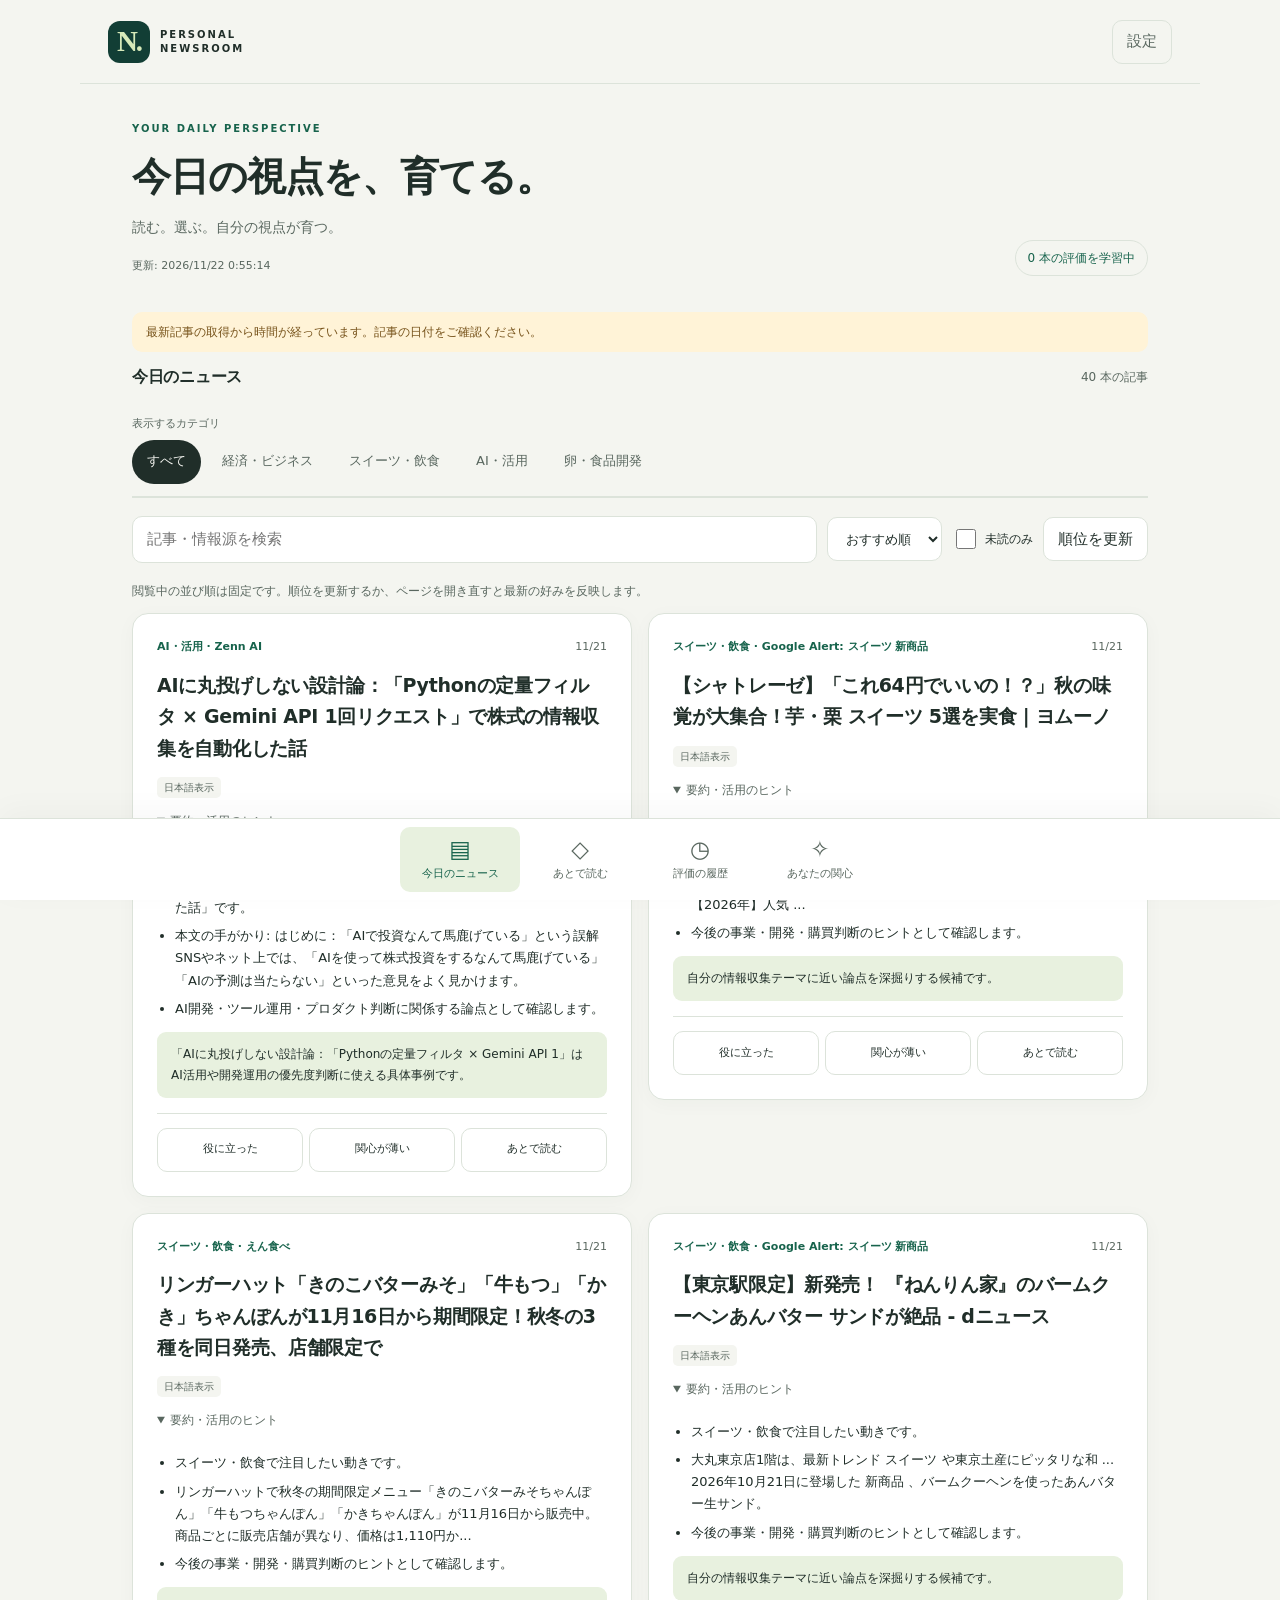
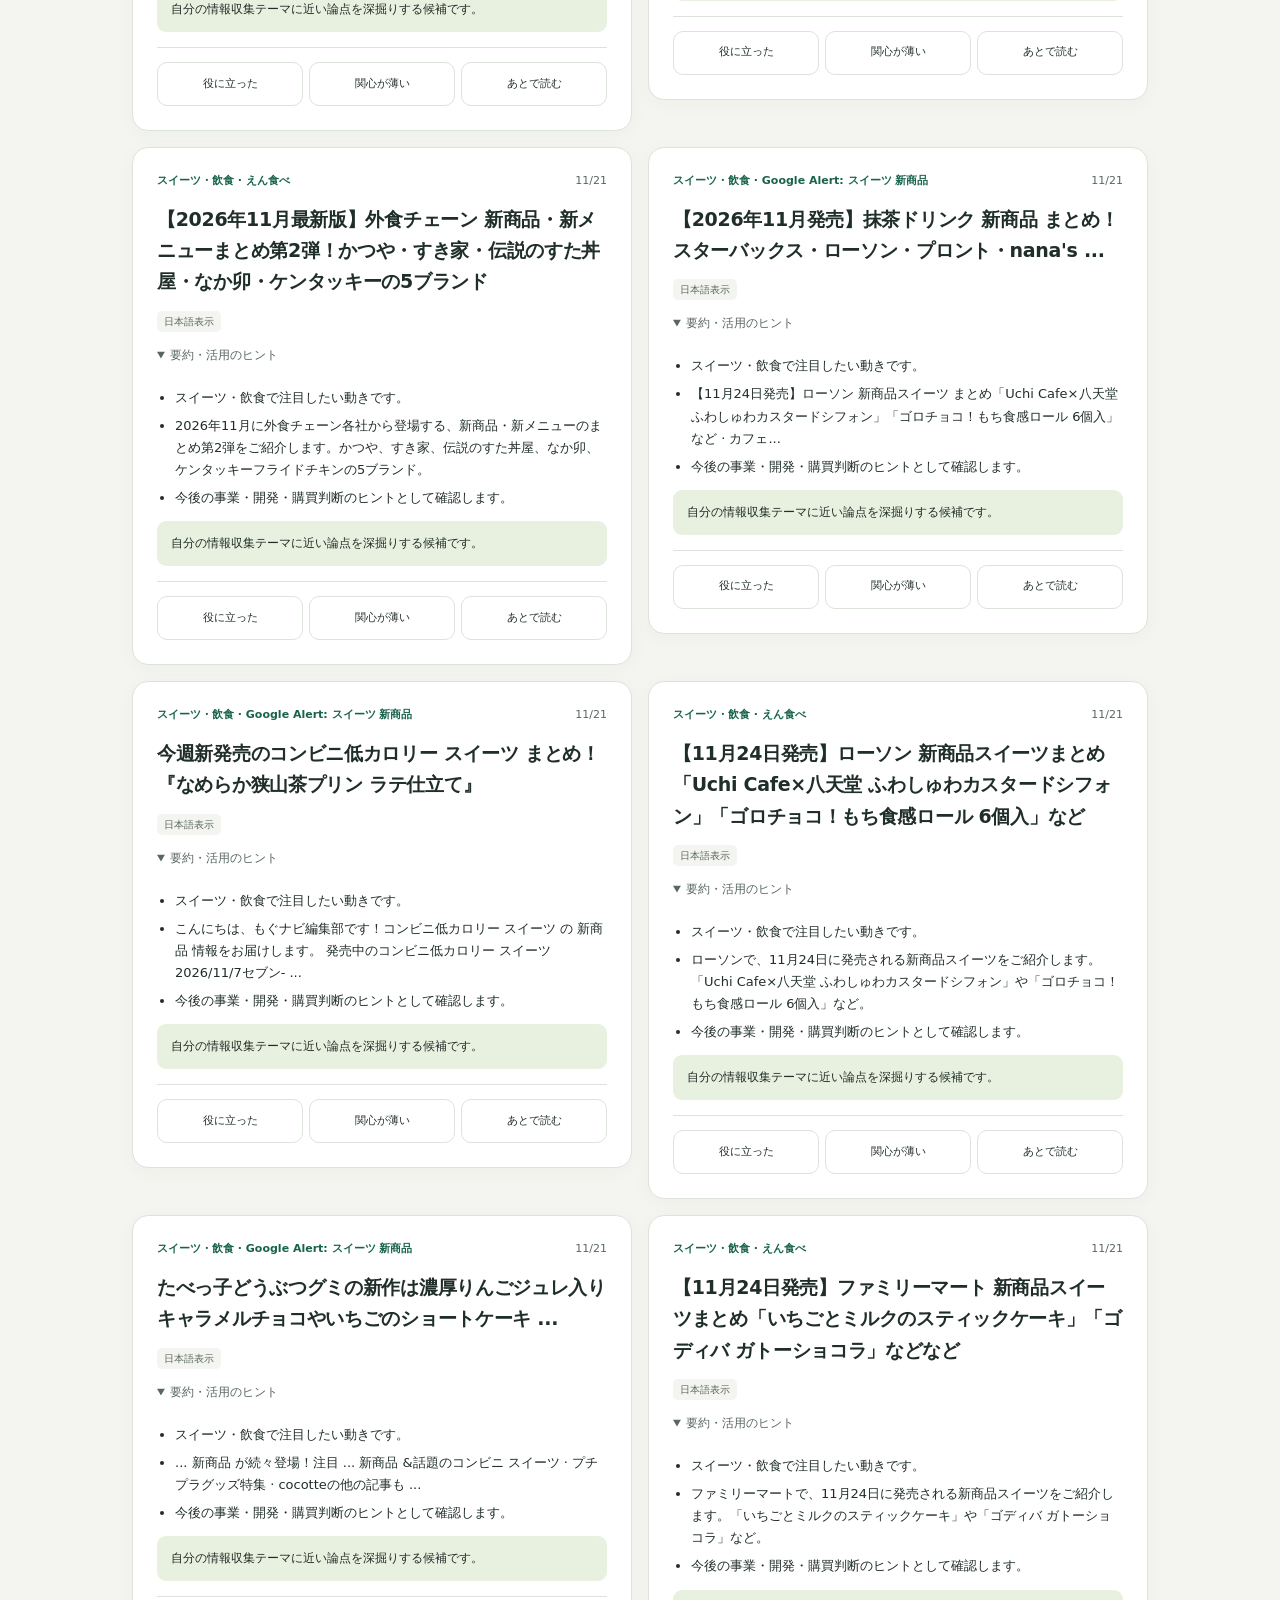
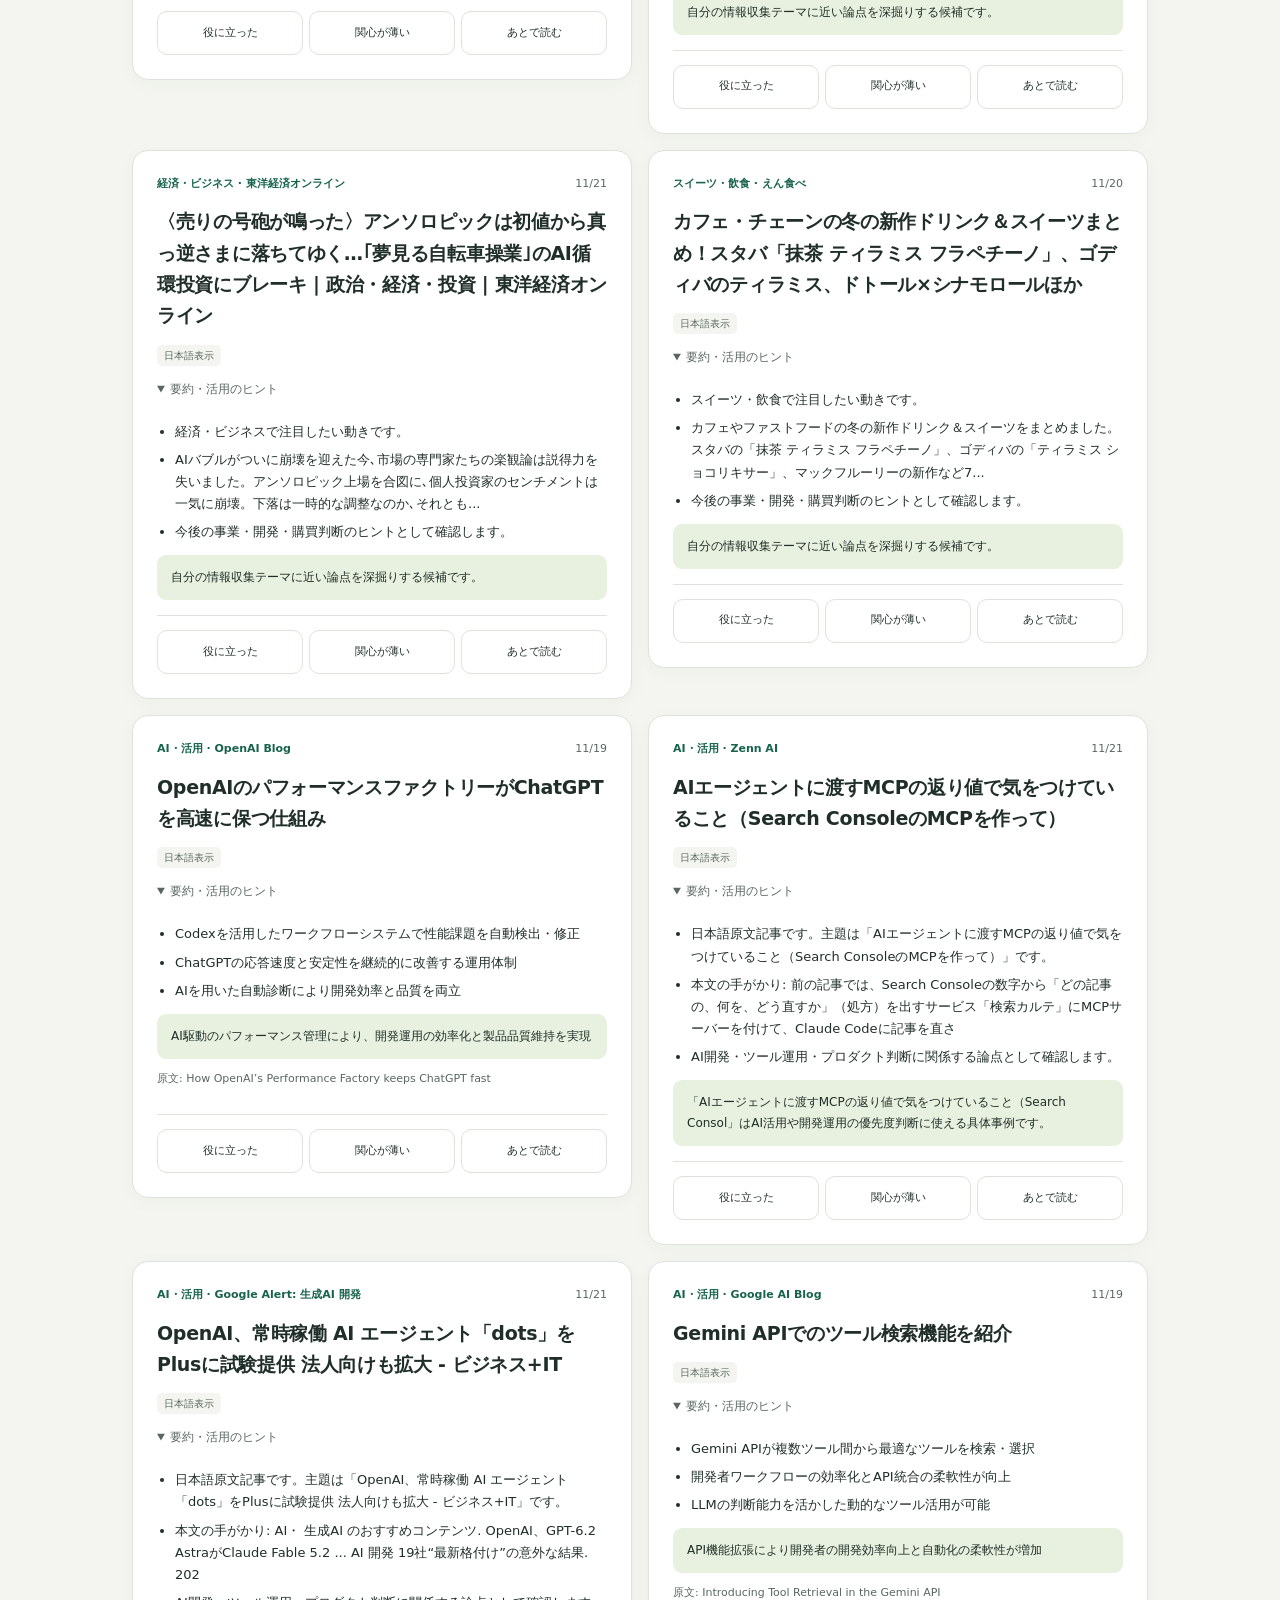
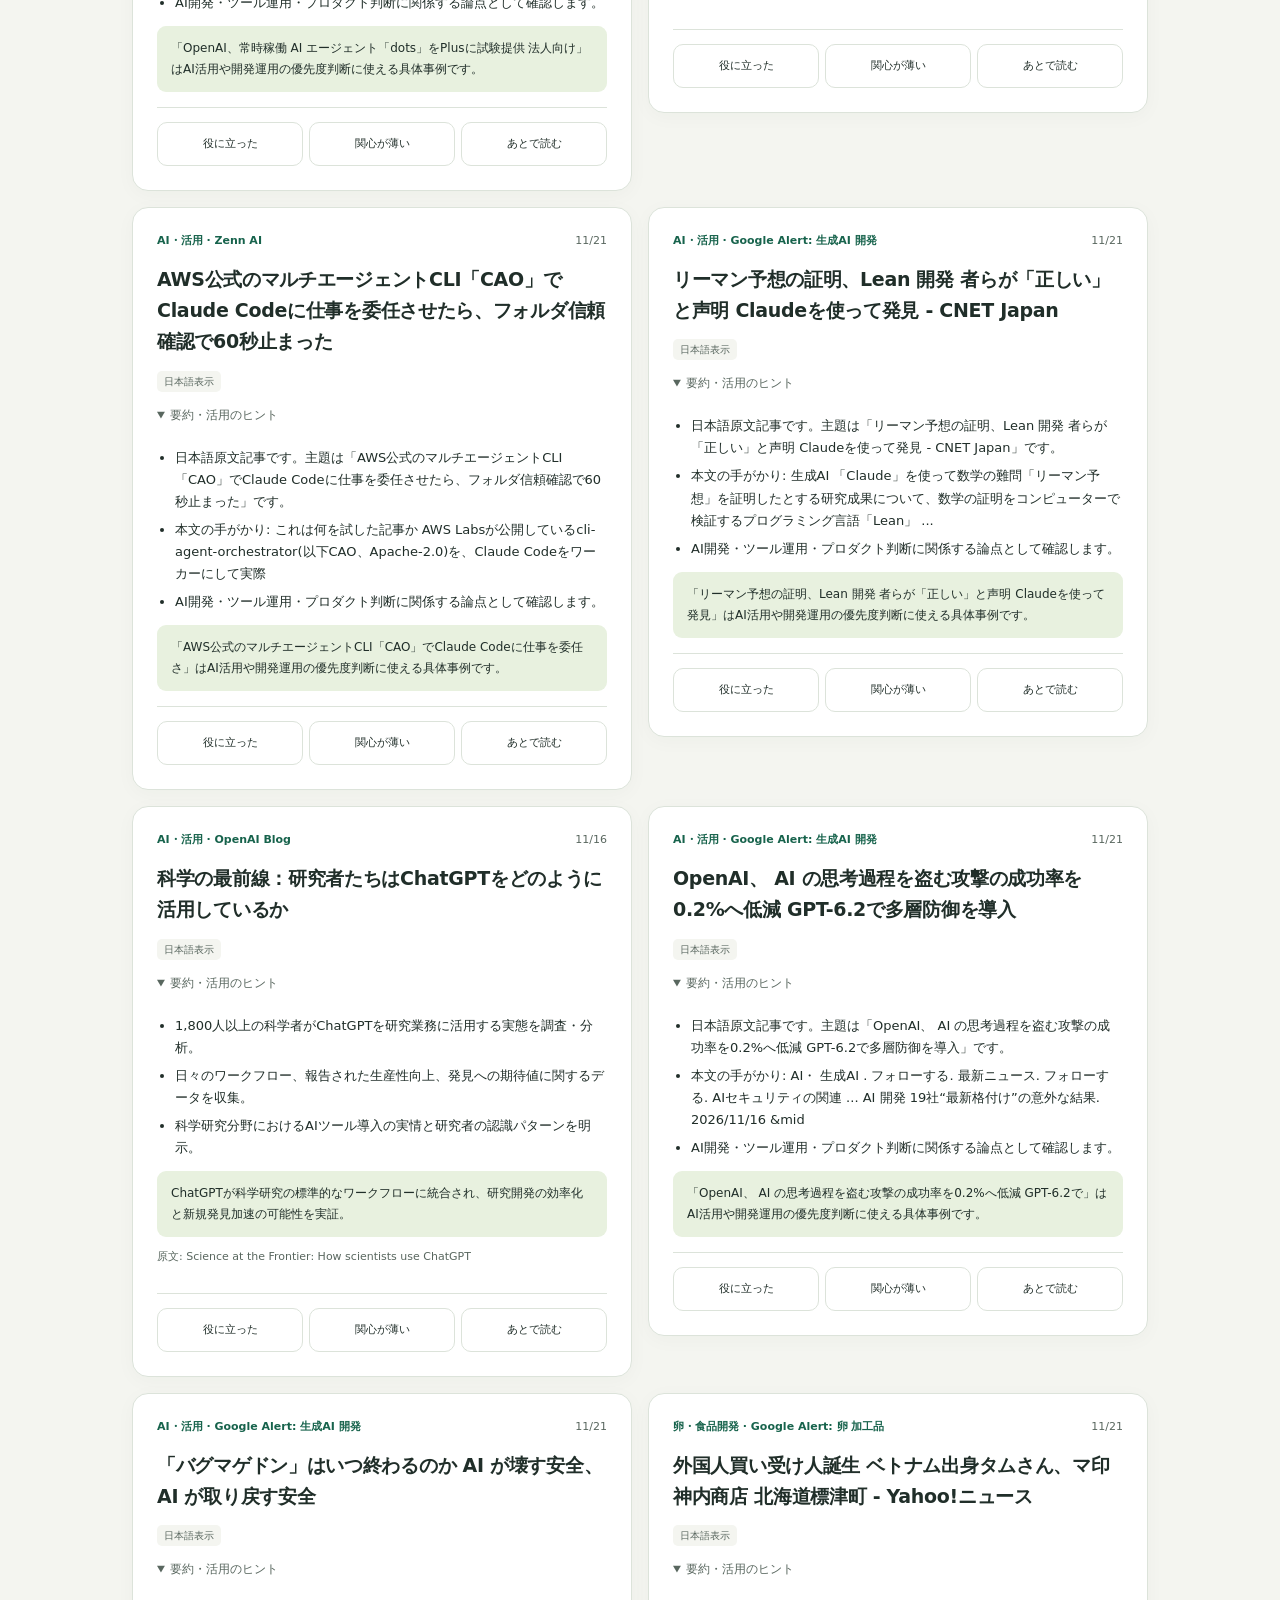
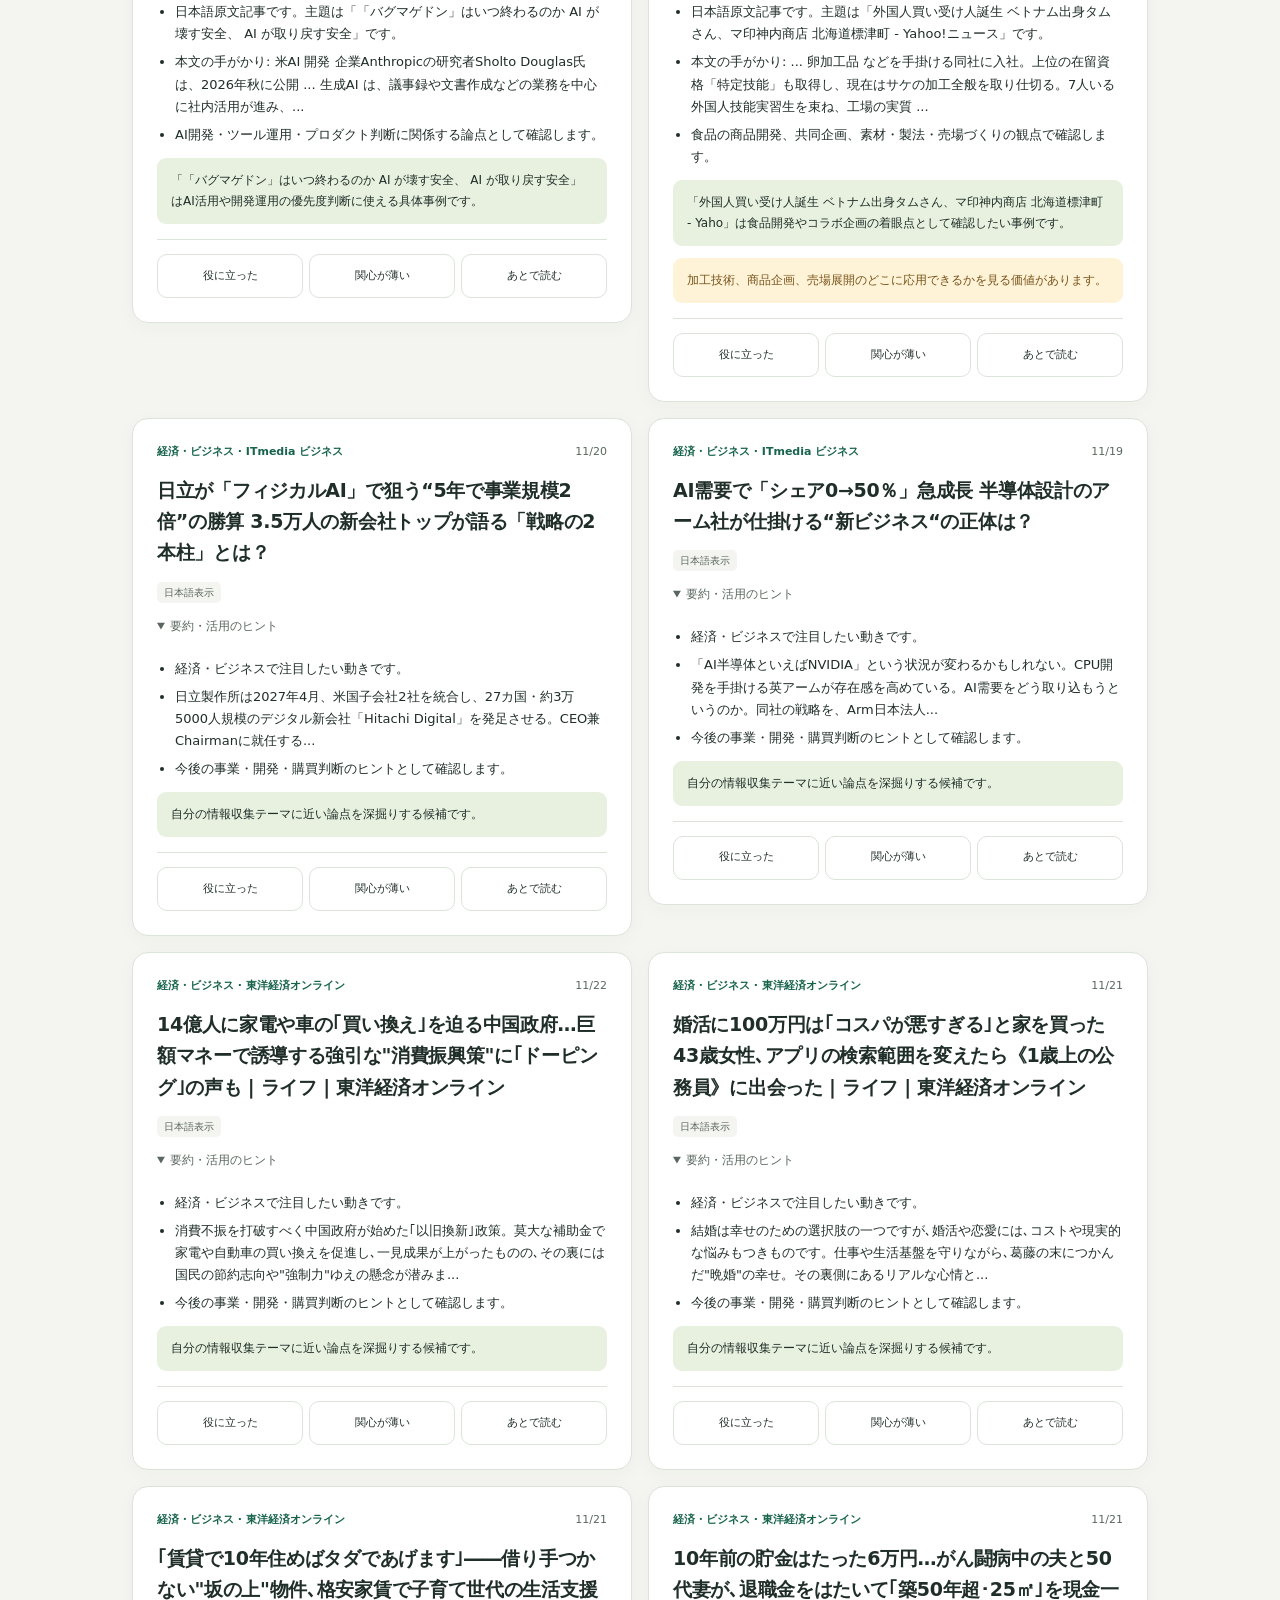
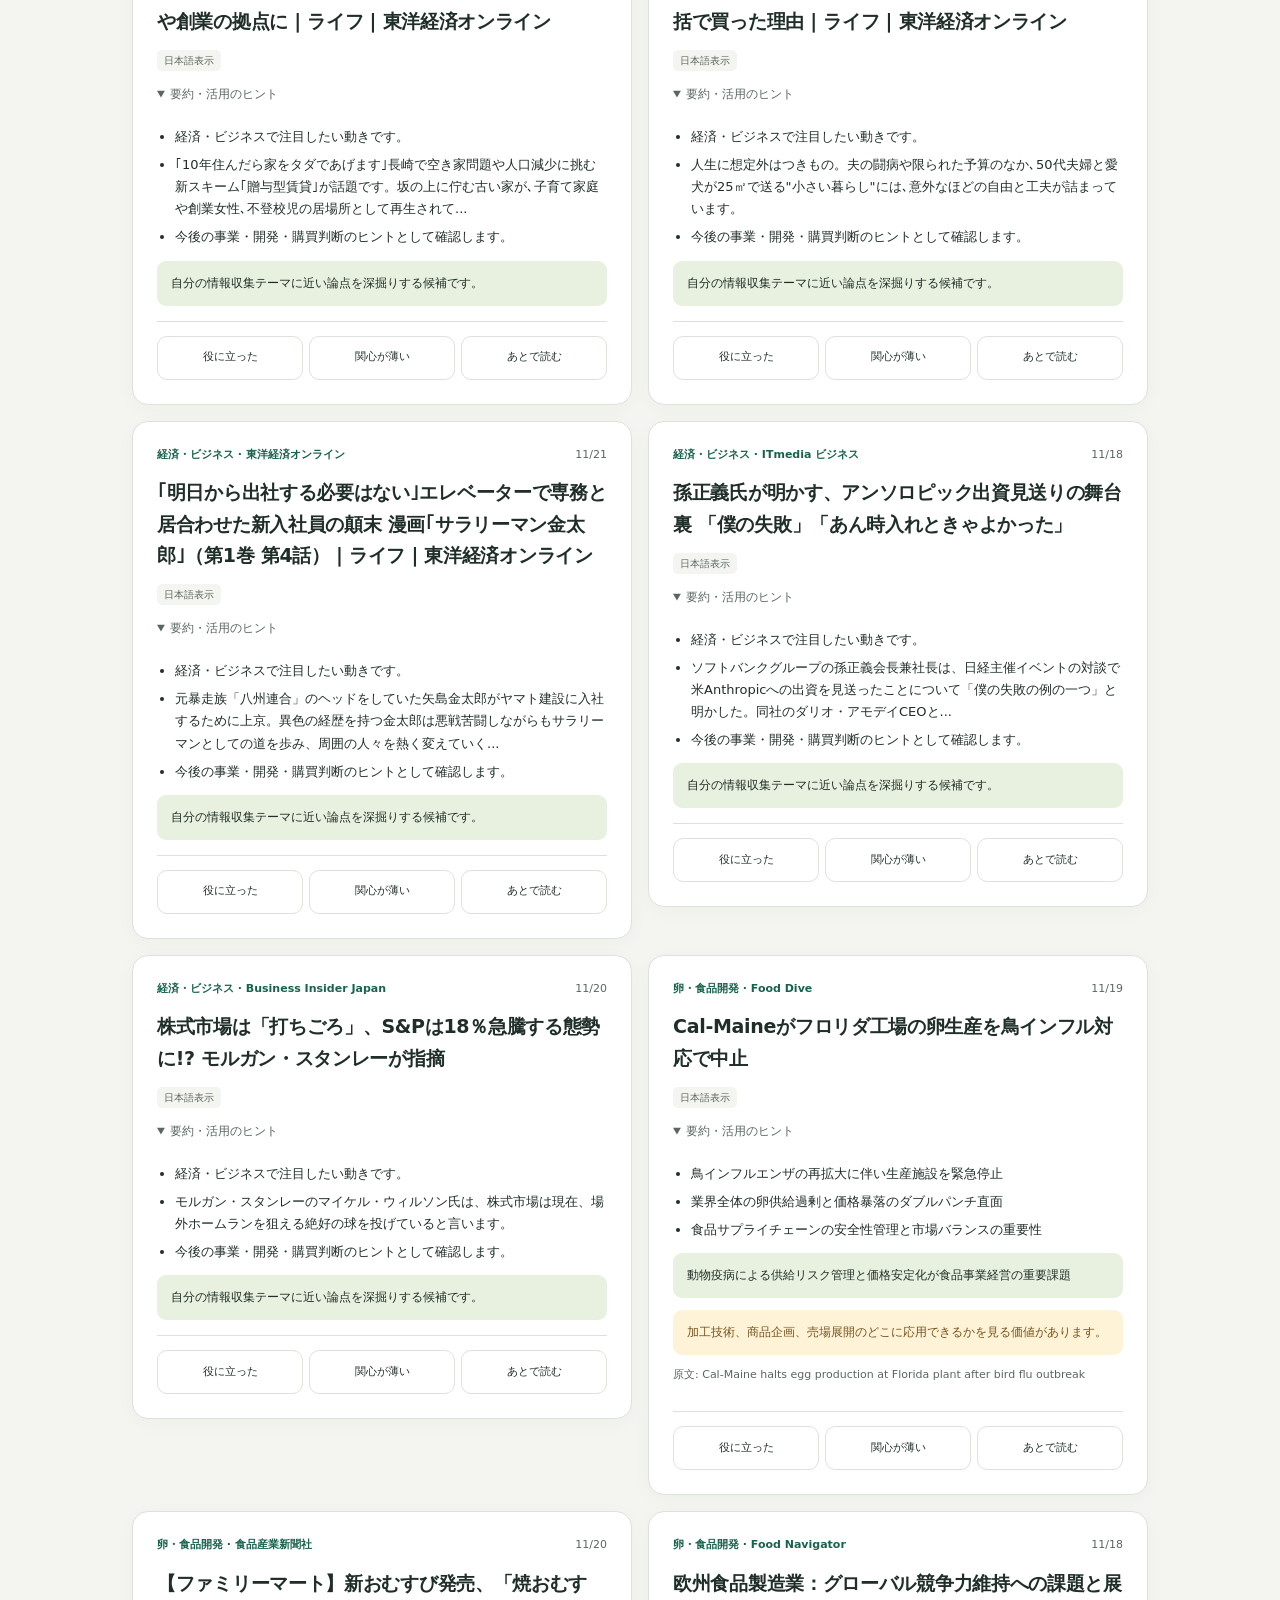
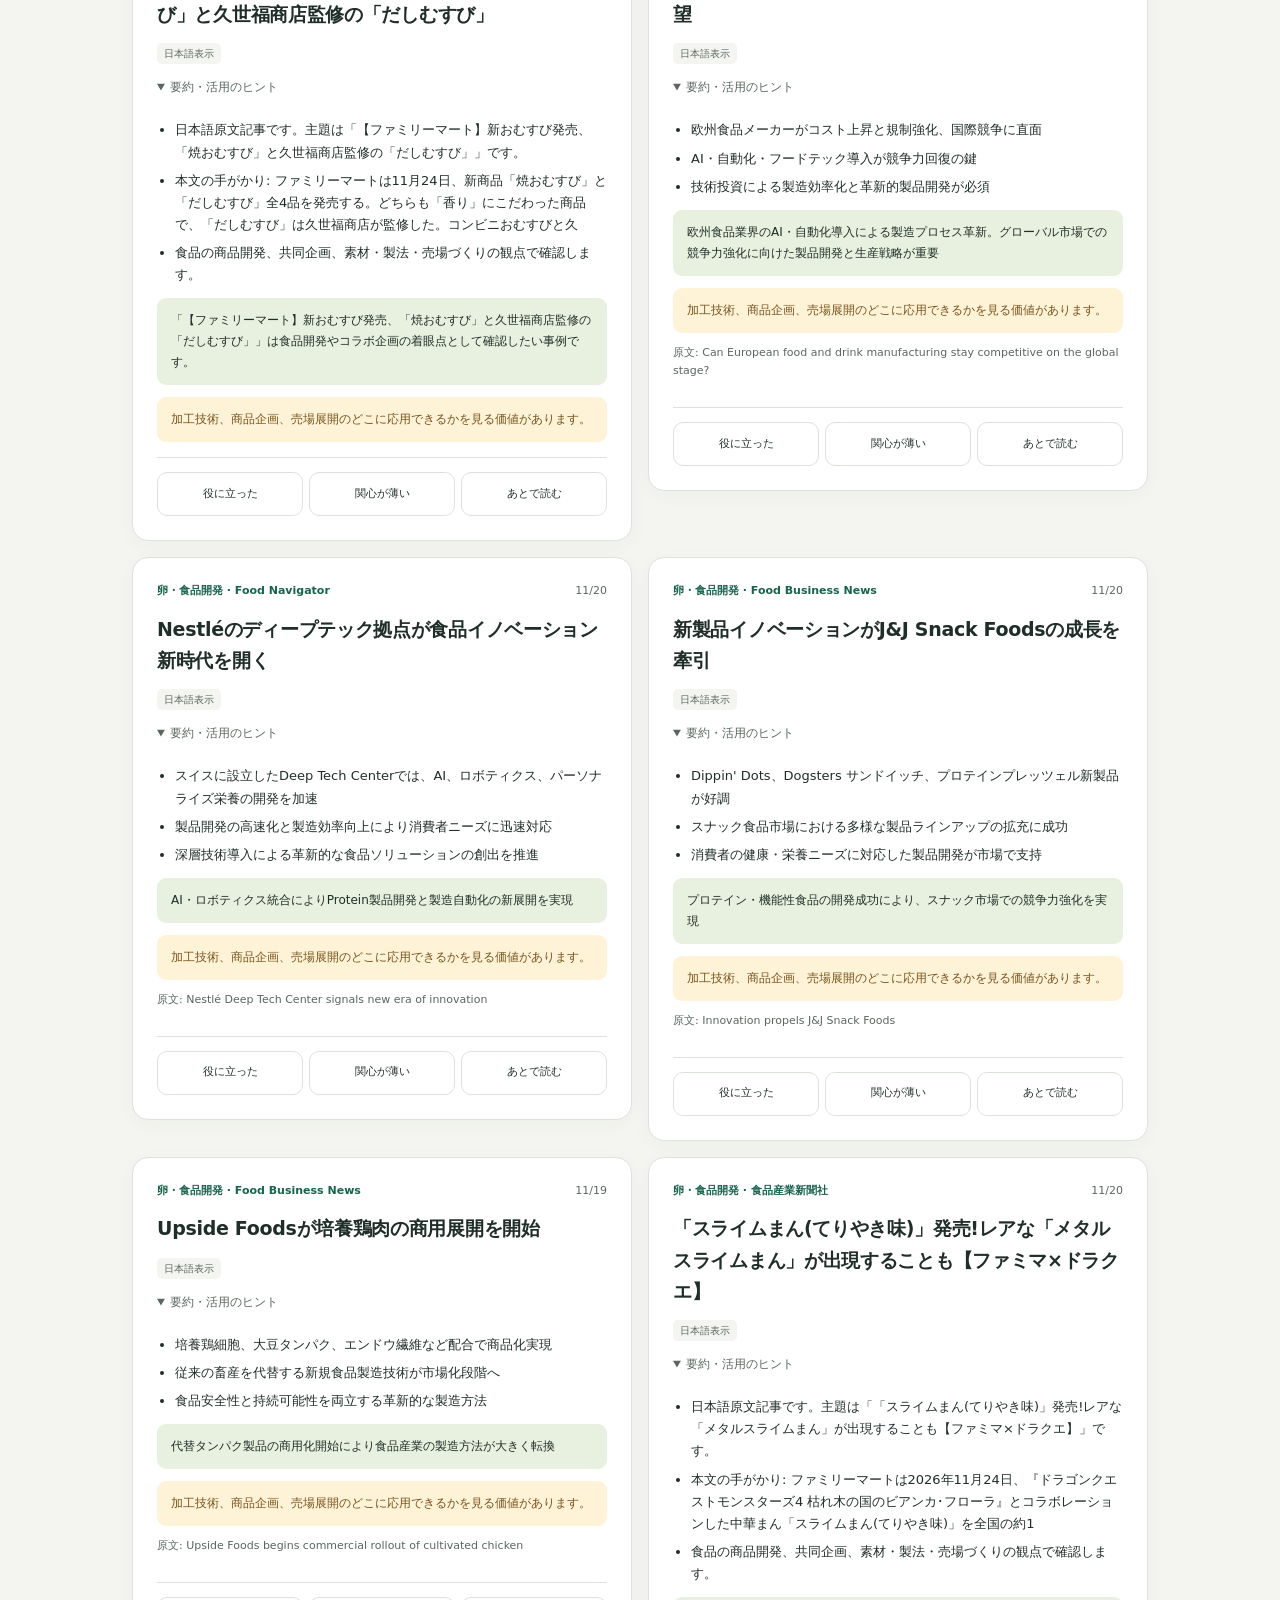
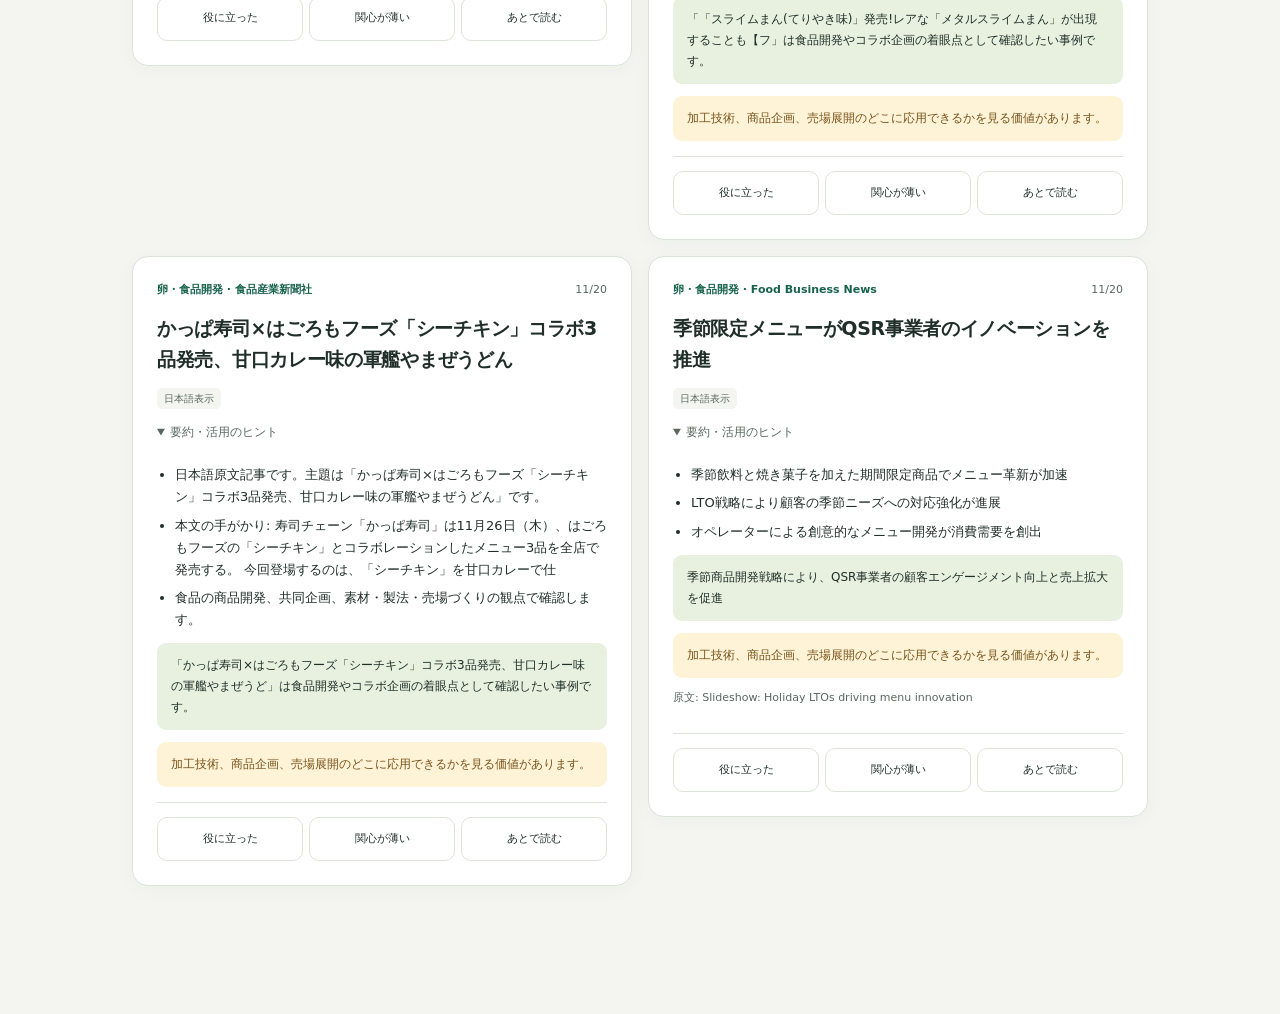
==== commit 9b0fbaaf: "Publish site dcbb91fc8df16db18b39c6ef734c1c1f12c9f4c3" ====
--- a/index.html
+++ b/index.html
@@ -63,7 +63,7 @@
   </dialog>
   <noscript><p>記事の表示にはJavaScriptが必要です。ブラウザでJavaScriptを有効にしてください。</p></noscript>
 
-  <script id="newsData" type="application/json">{"generated_at": "2026-11-21T01:57:41+00:00", "vocabulary": {"business": ["経済", "戦略", "市場"], "food": ["スイーツ", "カフェ", "新商品", "限定", "期間限定", "コンビニ", "メニュー"], "ai_dev": ["ツール", "自動化", "ワークフロー", "ChatGPT", "Claude", "Gemini", "生成AI", "AI", "LLM", "productivity", "workflow"], "egg": ["商品開発", "製造", "egg", "コラボ", "素材", "製法", "監修"]}, "categories": {"business": "経済・ビジネス", "food": "スイーツ・飲食", "ai_dev": "AI・活用", "egg": "卵・食品開発"}, "articles": [{"id": "41505e69bffcf9f2", "title": "今やお風呂で\"歯間洗浄\"まで!?—3万超え｢高級シャワーヘッド｣なぜ売れる？ 好調のミラブルとリクシルに聞く | ビジネス | 東洋経済オンライン", "original_title": "今やお風呂で\"歯間洗浄\"まで!?—3万超え｢高級シャワーヘッド｣なぜ売れる？ 好調のミラブルとリクシルに聞く | ビジネス | 東洋経済オンライン", "display_title": "今やお風呂で\"歯間洗浄\"まで!?—3万超え｢高級シャワーヘッド｣なぜ売れる？ 好調のミラブルとリクシルに聞く | ビジネス | 東洋経済オンライン", "translated_title": "今やお風呂で\"歯間洗浄\"まで!?—3万超え｢高級シャワーヘッド｣なぜ売れる？ 好調のミラブルとリクシルに聞く | ビジネス | 東洋経済オンライン", "translated_summary": [], "fallback_title": "", "url": "https://toyokeizai.net/articles/-/965187?utm_source=rss&utm_medium=http&utm_campaign=link_back", "source": "東洋経済オンライン", "source_type": "rss", "source_region": "jp", "category": "business", "category_label": "経済・ビジネス", "published_at": "2026-11-20T21:00:00+00:00", "raw_summary": "物価高騰が続く中､3万円を超える｢高機能シャワーヘッド｣の売れ行きが好調です。美肌や頭皮ケアを目指し技術力を競う各社の戦略､新たな市場の拡大背景とは？家族の快適さや個人の美容欲求に応える最新シャワー…", "summary": ["経済・ビジネスで注目したい動きです。", "物価高騰が続く中､3万円を超える｢高機能シャワーヘッド｣の売れ行きが好調です。美肌や頭皮ケアを目指し技術力を競う各社の戦略､新たな市場の拡大背景とは？家族の快適さや個人の美容欲求に...", "今後の事業・開発・購買判断のヒントとして確認します。"], "impact": "自分の情報収集テーマに近い論点を深掘りする候補です。", "egg_insight": "", "score": 77.5, "category_relevance": 1.0, "category_quality_adjustment": 0.0}, {"id": "b3f770b58df65d58", "title": "ロシアの首都を震撼させた\"ドローン\"の凄まじい破壊力…｢ロシア=ウクライナ戦争｣の数年でなぜここまで進化したのか | ライフ | 東洋経済オンライン", "original_title": "ロシアの首都を震撼させた\"ドローン\"の凄まじい破壊力…｢ロシア=ウクライナ戦争｣の数年でなぜここまで進化したのか | ライフ | 東洋経済オンライン", "display_title": "ロシアの首都を震撼させた\"ドローン\"の凄まじい破壊力…｢ロシア=ウクライナ戦争｣の数年でなぜここまで進化したのか | ライフ | 東洋経済オンライン", "translated_title": "ロシアの首都を震撼させた\"ドローン\"の凄まじい破壊力…｢ロシア=ウクライナ戦争｣の数年でなぜここまで進化したのか | ライフ | 東洋経済オンライン", "translated_summary": [], "fallback_title": "", "url": "https://toyokeizai.net/articles/-/963562?utm_source=rss&utm_medium=http&utm_campaign=link_back", "source": "東洋経済オンライン", "source_type": "rss", "source_region": "jp", "category": "business", "category_label": "経済・ビジネス", "published_at": "2026-11-21T00:00:00+00:00", "raw_summary": "2020年代に勃発したロシア=ウクライナ戦争は､戦場におけるドローン技術の革新を急速に推進しました。情報収集から戦略兵器へと進化したドローンは､重要拠点への大規模攻撃やスウォーム戦術に用いられ､防衛…", "summary": ["経済・ビジネスで注目したい動きです。", "2020年代に勃発したロシア=ウクライナ戦争は､戦場におけるドローン技術の革新を急速に推進しました。情報収集から戦略兵器へと進化したドローンは､重要拠点への大規模攻撃やスウォーム戦...", "今後の事業・開発・購買判断のヒントとして確認します。"], "impact": "自分の情報収集テーマに近い論点を深掘りする候補です。", "egg_insight": "", "score": 64.2, "category_relevance": 1.0, "category_quality_adjustment": 0.0}, {"id": "6ac14efbe8f72273", "title": "日立が「フィジカルAI」で狙う“5年で事業規模2倍”の勝算 3.5万人の新会社トップが語る「戦略の2本柱」とは？", "original_title": "日立が「フィジカルAI」で狙う“5年で事業規模2倍”の勝算 3.5万人の新会社トップが語る「戦略の2本柱」とは？", "display_title": "日立が「フィジカルAI」で狙う“5年で事業規模2倍”の勝算 3.5万人の新会社トップが語る「戦略の2本柱」とは？", "translated_title": "日立が「フィジカルAI」で狙う“5年で事業規模2倍”の勝算 3.5万人の新会社トップが語る「戦略の2本柱」とは？", "translated_summary": [], "fallback_title": "", "url": "https://www.itmedia.co.jp/business/articles/2611/20/news024.html", "source": "ITmedia ビジネス", "source_type": "rss", "source_region": "jp", "category": "business", "category_label": "経済・ビジネス", "published_at": "2026-11-20T02:15:00+00:00", "raw_summary": "日立製作所は2027年4月、米国子会社2社を統合し、27カ国・約3万5000人規模のデジタル新会社「Hitachi Digital」を発足させる。CEO兼Chairmanに就任するアナンド・ビルジェ氏が取材に応じ、今後5年で事業規模2倍を見据える戦略を語った。現場に入る精鋭チーム「FDE」を1年で3000人へ3倍増させ、売上の9割を占める上位200～300社への集中でフィジカルAIの覇権を狙う。", "summary": ["経済・ビジネスで注目したい動きです。", "日立製作所は2027年4月、米国子会社2社を統合し、27カ国・約3万5000人規模のデジタル新会社「Hitachi Digital」を発足させる。CEO兼Chairmanに就任する...", "今後の事業・開発・購買判断のヒントとして確認します。"], "impact": "自分の情報収集テーマに近い論点を深掘りする候補です。", "egg_insight": "", "score": 55.7, "category_relevance": 1.0, "category_quality_adjustment": 0.0}, {"id": "e42d2e9fa8db455b", "title": "AI需要で「シェア0→50％」急成長 半導体設計のアーム社が仕掛ける“新ビジネス“の正体は？", "original_title": "AI需要で「シェア0→50％」急成長 半導体設計のアーム社が仕掛ける“新ビジネス“の正体は？", "display_title": "AI需要で「シェア0→50％」急成長 半導体設計のアーム社が仕掛ける“新ビジネス“の正体は？", "translated_title": "AI需要で「シェア0→50％」急成長 半導体設計のアーム社が仕掛ける“新ビジネス“の正体は？", "translated_summary": [], "fallback_title": "", "url": "https://www.itmedia.co.jp/business/articles/2611/20/news041.html", "source": "ITmedia ビジネス", "source_type": "rss", "source_region": "jp", "category": "business", "category_label": "経済・ビジネス", "published_at": "2026-11-19T22:00:00+00:00", "raw_summary": "「AI半導体といえばNVIDIA」という状況が変わるかもしれない。CPU開発を手掛ける英アームが存在感を高めている。AI需要をどう取り込もうというのか。同社の戦略を、Arm日本法人の横山崇幸社長が語った。", "summary": ["経済・ビジネスで注目したい動きです。", "「AI半導体といえばNVIDIA」という状況が変わるかもしれない。CPU開発を手掛ける英アームが存在感を高めている。AI需要をどう取り込もうというのか。同社の戦略を、Arm日本法人...", "今後の事業・開発・購買判断のヒントとして確認します。"], "impact": "自分の情報収集テーマに近い論点を深掘りする候補です。", "egg_insight": "", "score": 54.9, "category_relevance": 1.0, "category_quality_adjustment": 0.0}, {"id": "93a878e11196826d", "title": "孫正義氏が明かす、アンソロピック出資見送りの舞台裏 「僕の失敗」「あん時入れときゃよかった」", "original_title": "孫正義氏が明かす、アンソロピック出資見送りの舞台裏 「僕の失敗」「あん時入れときゃよかった」", "display_title": "孫正義氏が明かす、アンソロピック出資見送りの舞台裏 「僕の失敗」「あん時入れときゃよかった」", "translated_title": "孫正義氏が明かす、アンソロピック出資見送りの舞台裏 「僕の失敗」「あん時入れときゃよかった」", "translated_summary": [], "fallback_title": "", "url": "https://www.itmedia.co.jp/business/articles/2611/18/news086.html", "source": "ITmedia ビジネス", "source_type": "rss", "source_region": "jp", "category": "business", "category_label": "経済・ビジネス", "published_at": "2026-11-18T13:03:00+00:00", "raw_summary": "ソフトバンクグループの孫正義会長兼社長は、日経主催イベントの対談で米Anthropicへの出資を見送ったことについて「僕の失敗の例の一つ」と明かした。同社のダリオ・アモデイCEOと直接面会し、その凄さを認めながらも、なぜ投資に踏み切らなかったのか。すでに動き出していた米OpenAIへの集中投資と、出資先の企業同士のつながりを創出する「群戦略」におけるパートナー選びのさじ加減など、孫氏の投資判断の舞台裏に迫る。", "summary": ["経済・ビジネスで注目したい動きです。", "ソフトバンクグループの孫正義会長兼社長は、日経主催イベントの対談で米Anthropicへの出資を見送ったことについて「僕の失敗の例の一つ」と明かした。同社のダリオ・アモデイCEOと...", "今後の事業・開発・購買判断のヒントとして確認します。"], "impact": "自分の情報収集テーマに近い論点を深掘りする候補です。", "egg_insight": "", "score": 50.2, "category_relevance": 1.0, "category_quality_adjustment": 0.0}, {"id": "6e6f892fd71c3412", "title": "編集部厳選､注目の経済ニュース！【11月21日】 今週のトピックス＆来週のスケジュール | ビジネス | 東洋経済オンライン", "original_title": "編集部厳選､注目の経済ニュース！【11月21日】 今週のトピックス＆来週のスケジュール | ビジネス | 東洋経済オンライン", "display_title": "編集部厳選､注目の経済ニュース！【11月21日】 今週のトピックス＆来週のスケジュール | ビジネス | 東洋経済オンライン", "translated_title": "編集部厳選､注目の経済ニュース！【11月21日】 今週のトピックス＆来週のスケジュール | ビジネス | 東洋経済オンライン", "translated_summary": [], "fallback_title": "", "url": "https://toyokeizai.net/articles/-/965515?utm_source=rss&utm_medium=http&utm_campaign=link_back", "source": "東洋経済オンライン", "source_type": "rss", "source_region": "jp", "category": "business", "category_label": "経済・ビジネス", "published_at": "2026-11-21T00:00:00+00:00", "raw_summary": "東洋経済オンライン有料会員の皆様に､注目のスケジュールやトピックスをお届けします。", "summary": ["経済・ビジネスで注目したい動きです。", "東洋経済オンライン有料会員の皆様に､注目のスケジュールやトピックスをお届けします。", "今後の事業・開発・購買判断のヒントとして確認します。"], "impact": "自分の情報収集テーマに近い論点を深掘りする候補です。", "egg_insight": "", "score": 50.2, "category_relevance": 1.0, "category_quality_adjustment": 0.0}, {"id": "ef4f50e3152c9a71", "title": "36歳男性､資産4000万円を突破も心身に\"強烈な異変\"…仕事も節約も身が入らない｢資産形成燃え尽き症候群｣の実態 | ライフ | 東洋経済オンライン", "original_title": "36歳男性､資産4000万円を突破も心身に\"強烈な異変\"…仕事も節約も身が入らない｢資産形成燃え尽き症候群｣の実態 | ライフ | 東洋経済オンライン", "display_title": "36歳男性､資産4000万円を突破も心身に\"強烈な異変\"…仕事も節約も身が入らない｢資産形成燃え尽き症候群｣の実態 | ライフ | 東洋経済オンライン", "translated_title": "36歳男性､資産4000万円を突破も心身に\"強烈な異変\"…仕事も節約も身が入らない｢資産形成燃え尽き症候群｣の実態 | ライフ | 東洋経済オンライン", "translated_summary": [], "fallback_title": "", "url": "https://toyokeizai.net/articles/-/965310?utm_source=rss&utm_medium=http&utm_campaign=link_back", "source": "東洋経済オンライン", "source_type": "rss", "source_region": "jp", "category": "business", "category_label": "経済・ビジネス", "published_at": "2026-11-20T23:30:00+00:00", "raw_summary": "資産形成が当たり前となった今､コツコツと努力を重ねて大きな資産を築いた30代にも､予想外の｢燃え尽き症候群｣が忍び寄ります。FIRE熱を追い風に歩んできたAさんが､資産4000万円を達成したその先で…", "summary": ["経済・ビジネスで注目したい動きです。", "資産形成が当たり前となった今､コツコツと努力を重ねて大きな資産を築いた30代にも､予想外の｢燃え尽き症候群｣が忍び寄ります。FIRE熱を追い風に歩んできたAさんが､資産4000万円...", "今後の事業・開発・購買判断のヒントとして確認します。"], "impact": "自分の情報収集テーマに近い論点を深掘りする候補です。", "egg_insight": "", "score": 50.0, "category_relevance": 1.0, "category_quality_adjustment": 0.0}, {"id": "b4cb0e51f78541bb", "title": "マッチングアプリは\"非モテ男\"を救えなかった…日本の新婚夫婦《4組に1組が年上妻》が象徴する｢日中韓Z世代の恋愛観｣ | ライフ | 東洋経済オンライン", "original_title": "マッチングアプリは\"非モテ男\"を救えなかった…日本の新婚夫婦《4組に1組が年上妻》が象徴する｢日中韓Z世代の恋愛観｣ | ライフ | 東洋経済オンライン", "display_title": "マッチングアプリは\"非モテ男\"を救えなかった…日本の新婚夫婦《4組に1組が年上妻》が象徴する｢日中韓Z世代の恋愛観｣ | ライフ | 東洋経済オンライン", "translated_title": "マッチングアプリは\"非モテ男\"を救えなかった…日本の新婚夫婦《4組に1組が年上妻》が象徴する｢日中韓Z世代の恋愛観｣ | ライフ | 東洋経済オンライン", "translated_summary": [], "fallback_title": "", "url": "https://toyokeizai.net/articles/-/964611?utm_source=rss&utm_medium=http&utm_campaign=link_back", "source": "東洋経済オンライン", "source_type": "rss", "source_region": "jp", "category": "business", "category_label": "経済・ビジネス", "published_at": "2026-11-20T23:00:00+00:00", "raw_summary": "経済的な不安や価値観の変化により､恋人をつくらない､つくれない若者が日中韓で増加しています。マッチングアプリが普及しているにもかかわらず､出会いの格差や未婚化はむしろ深刻化。その\"現実\"に迫ります。", "summary": ["経済・ビジネスで注目したい動きです。", "経済的な不安や価値観の変化により､恋人をつくらない､つくれない若者が日中韓で増加しています。マッチングアプリが普及しているにもかかわらず､出会いの格差や未婚化はむしろ深刻化。その\"...", "今後の事業・開発・購買判断のヒントとして確認します。"], "impact": "自分の情報収集テーマに近い論点を深掘りする候補です。", "egg_insight": "", "score": 49.9, "category_relevance": 1.0, "category_quality_adjustment": 0.0}, {"id": "afdb82ba5bfd5246", "title": "｢取り乱した姉｣ 年に数回会う\"きょうだい\"がいても孤独死…トイレで亡くなった兄のゴミ屋敷で《取材を中止したワケ》 | ライフ | 東洋経済オンライン", "original_title": "｢取り乱した姉｣ 年に数回会う\"きょうだい\"がいても孤独死…トイレで亡くなった兄のゴミ屋敷で《取材を中止したワケ》 | ライフ | 東洋経済オンライン", "display_title": "｢取り乱した姉｣ 年に数回会う\"きょうだい\"がいても孤独死…トイレで亡くなった兄のゴミ屋敷で《取材を中止したワケ》 | ライフ | 東洋経済オンライン", "translated_title": "｢取り乱した姉｣ 年に数回会う\"きょうだい\"がいても孤独死…トイレで亡くなった兄のゴミ屋敷で《取材を中止したワケ》 | ライフ | 東洋経済オンライン", "translated_summary": [], "fallback_title": "", "url": "https://toyokeizai.net/articles/-/965456?utm_source=rss&utm_medium=http&utm_campaign=link_back", "source": "東洋経済オンライン", "source_type": "rss", "source_region": "jp", "category": "business", "category_label": "経済・ビジネス", "published_at": "2026-11-20T22:30:00+00:00", "raw_summary": "警察から知らされた､兄の死。久々に訪れた部屋は､ゴミで埋め尽くされた孤独な現場だった――。孤独死は身寄りのない人だけのものではなく､身近な家族でも気付けない現実がある。片付けの先に､遺族と専門業者が…", "summary": ["経済・ビジネスで注目したい動きです。", "警察から知らされた､兄の死。久々に訪れた部屋は､ゴミで埋め尽くされた孤独な現場だった――。孤独死は身寄りのない人だけのものではなく､身近な家族でも気付けない現実がある。片付けの先に...", "今後の事業・開発・購買判断のヒントとして確認します。"], "impact": "自分の情報収集テーマに近い論点を深掘りする候補です。", "egg_insight": "", "score": 49.8, "category_relevance": 1.0, "category_quality_adjustment": 0.0}, {"id": "7f32c69d021e0a70", "title": "株式市場は「打ちごろ」、S&amp;Pは18％急騰する態勢に!? モルガン・スタンレーが指摘", "original_title": "株式市場は「打ちごろ」、S&amp;Pは18％急騰する態勢に!? モルガン・スタンレーが指摘", "display_title": "株式市場は「打ちごろ」、S&amp;Pは18％急騰する態勢に!? モルガン・スタンレーが指摘", "translated_title": "株式市場は「打ちごろ」、S&amp;Pは18％急騰する態勢に!? モルガン・スタンレーが指摘", "translated_summary": [], "fallback_title": "", "url": "https://www.businessinsider.jp/article/2611-sp500-outlook-morgan-stanley-says-stock-market-rally-ahead/", "source": "Business Insider Japan", "source_type": "rss", "source_region": "jp", "category": "business", "category_label": "経済・ビジネス", "published_at": "2026-11-20T08:30:00+00:00", "raw_summary": "モルガン・スタンレーのマイケル・ウィルソン氏は、株式市場は現在、場外ホームランを狙える絶好の球を投げていると言います。", "summary": ["経済・ビジネスで注目したい動きです。", "モルガン・スタンレーのマイケル・ウィルソン氏は、株式市場は現在、場外ホームランを狙える絶好の球を投げていると言います。", "今後の事業・開発・購買判断のヒントとして確認します。"], "impact": "自分の情報収集テーマに近い論点を深掘りする候補です。", "egg_insight": "", "score": 46.9, "category_relevance": 1.0, "category_quality_adjustment": 0.0}, {"id": "f86b76b3c863b8b7", "title": "OpenAIのパフォーマンスファクトリーがChatGPTを高速に保つ仕組み", "original_title": "How OpenAI’s Performance Factory keeps ChatGPT fast", "display_title": "OpenAIのパフォーマンスファクトリーがChatGPTを高速に保つ仕組み", "translated_title": "OpenAIのパフォーマンスファクトリーがChatGPTを高速に保つ仕組み", "translated_summary": ["Codexを活用したワークフローシステムで性能課題を自動検出・修正", "ChatGPTの応答速度と安定性を継続的に改善する運用体制", "AIを用いた自動診断により開発効率と品質を両立"], "fallback_title": "", "url": "https://openai.com/index/how-openai-performance-factory-keeps-chatgpt-fast", "source": "OpenAI Blog", "source_type": "rss", "source_region": "jp", "category": "ai_dev", "category_label": "AI・活用", "published_at": "2026-11-19T08:00:00+00:00", "raw_summary": "Learn how OpenAI built the Performance Factory, a system of Codex-powered workflows that finds and fixes performance issues to help keep ChatGPT fast.", "summary": ["Codexを活用したワークフローシステムで性能課題を自動検出・修正", "ChatGPTの応答速度と安定性を継続的に改善する運用体制", "AIを用いた自動診断により開発効率と品質を両立"], "impact": "AI駆動のパフォーマンス管理により、開発運用の効率化と製品品質維持を実現", "egg_insight": "", "score": 66.4, "category_relevance": 1.0, "category_quality_adjustment": 0.105}, {"id": "3594138fef2d34aa", "title": "Gemini APIでのツール検索機能を紹介", "original_title": "Introducing Tool Retrieval in the Gemini API", "display_title": "Gemini APIでのツール検索機能を紹介", "translated_title": "Gemini APIでのツール検索機能を紹介", "translated_summary": ["Gemini APIが複数ツール間から最適なツールを検索・選択", "開発者ワークフローの効率化とAPI統合の柔軟性が向上", "LLMの判断能力を活かした動的なツール活用が可能"], "fallback_title": "", "url": "https://blog.google/innovation-and-ai/technology/developers-tools/gemini-api-tool-retrieval/", "source": "Google AI Blog", "source_type": "rss", "source_region": "jp", "category": "ai_dev", "category_label": "AI・活用", "published_at": "2026-11-19T18:00:00+00:00", "raw_summary": "Gemini spark on a space background", "summary": ["Gemini APIが複数ツール間から最適なツールを検索・選択", "開発者ワークフローの効率化とAPI統合の柔軟性が向上", "LLMの判断能力を活かした動的なツール活用が可能"], "impact": "API機能拡張により開発者の開発効率向上と自動化の柔軟性が増加", "egg_insight": "", "score": 62.2, "category_relevance": 1.0, "category_quality_adjustment": 0.105}, {"id": "e633d5b24e86159b", "title": "AI利用枠を5つの財布に分けた配分設計：枠切れの実録、3モデル実測で崩れた前提、残量ガードへの転換", "original_title": "AI利用枠を5つの財布に分けた配分設計：枠切れの実録、3モデル実測で崩れた前提、残量ガードへの転換", "display_title": "AI利用枠を5つの財布に分けた配分設計：枠切れの実録、3モデル実測で崩れた前提、残量ガードへの転換", "translated_title": "AI利用枠を5つの財布に分けた配分設計：枠切れの実録、3モデル実測で崩れた前提、残量ガードへの転換", "translated_summary": ["日本語原文記事です。主題は「AI利用枠を5つの財布に分けた配分設計：枠切れの実録、3モデル実測で崩れた前提、残量ガードへの転換」です。", "本文の手がかり: TL;DR AIエージェント運用で使っている利用枠を、残量とリセットを別々に数えられる単位で「財布」に分けて管理しています。財布は、利用枠の5つ＋枯渇しない財布が1つです 当初の運", "AI開発・ツール運用・プロダクト判断に関係する論点として確認します。"], "fallback_title": "", "url": "https://zenn.dev/makase_roku/articles/fd3c3f8bcb1186", "source": "Zenn LLM", "source_type": "rss", "source_region": "jp", "category": "ai_dev", "category_label": "AI・活用", "published_at": "2026-11-20T22:57:50+00:00", "raw_summary": "TL;DR AIエージェント運用で使っている利用枠を、残量とリセットを別々に数えられる単位で「財布」に分けて管理しています。財布は、利用枠の5つ＋枯渇しない財布が1つです 当初の運用は「モデルごとに専用の財布がある」という前提でした。2026年11月7日に最上位モデル（当時のArgon）の枠が枯渇して確認レビューが止まり（実測で残り1%、のちに0%表示を確認）、翌日に作った最初の配分設計もこの前提を引き継ぎました 2026年11月19日に同一条件で3モデルを実測し直したところ、前提が崩れました。最上位のNeonと高速なHydrogenは同じ財布（Gemini Modelsプール）から引...", "summary": ["日本語原文記事です。主題は「AI利用枠を5つの財布に分けた配分設計：枠切れの実録、3モデル実測で崩れた前提、残量ガードへの転換」です。", "本文の手がかり: TL;DR AIエージェント運用で使っている利用枠を、残量とリセットを別々に数えられる単位で「財布」に分けて管理しています。財布は、利用枠の5つ＋枯渇しない財布が1つです 当初の運", "AI開発・ツール運用・プロダクト判断に関係する論点として確認します。"], "impact": "「AI利用枠を5つの財布に分けた配分設計：枠切れの実録、3モデル実測で崩れた前提、残量」はAI活用や開発運用の優先度判断に使える具体事例です。", "egg_insight": "", "score": 61.4, "category_relevance": 1.0, "category_quality_adjustment": 0.14}, {"id": "2a27c143aed1e9fa", "title": "MCPサーバーが増えてきたら「ゲートウェイ」を1枚かませよう", "original_title": "MCPサーバーが増えてきたら「ゲートウェイ」を1枚かませよう", "display_title": "MCPサーバーが増えてきたら「ゲートウェイ」を1枚かませよう", "translated_title": "MCPサーバーが増えてきたら「ゲートウェイ」を1枚かませよう", "translated_summary": ["日本語原文記事です。主題は「MCPサーバーが増えてきたら「ゲートウェイ」を1枚かませよう」です。", "本文の手がかり: はじめに こんにちは。普段は生成AIを使った業務アプリのPoCを作っています。 AIエージェントにツールを持たせる方法として、MCP（Model Context Protocol）", "AI開発・ツール運用・プロダクト判断に関係する論点として確認します。"], "fallback_title": "", "url": "https://zenn.dev/dxclab/articles/b8869222bdeeec", "source": "Zenn LLM", "source_type": "rss", "source_region": "jp", "category": "ai_dev", "category_label": "AI・活用", "published_at": "2026-11-20T11:13:49+00:00", "raw_summary": "はじめに こんにちは。普段は生成AIを使った業務アプリのPoCを作っています。 AIエージェントにツールを持たせる方法として、MCP（Model Context Protocol）はすっかり定番になりました。最初は「社内文書の検索」のMCPサーバーを1つ作ってつなぐだけなので、とても簡単です。 ところが、使い始めると次々に要望が出てきます。 「顧客情報も見られるようにしたい」 「チケット管理システムにも書き込みたい」 「でも、この部署の人には顧客情報を見せないでほしい」 「誰がいつ何を実行したか、記録に残してほしい」 MCPサーバーが3つ、4つと増えてくると、エージェント側の設定...", "summary": ["日本語原文記事です。主題は「MCPサーバーが増えてきたら「ゲートウェイ」を1枚かませよう」です。", "本文の手がかり: はじめに こんにちは。普段は生成AIを使った業務アプリのPoCを作っています。 AIエージェントにツールを持たせる方法として、MCP（Model Context Protocol）", "AI開発・ツール運用・プロダクト判断に関係する論点として確認します。"], "impact": "「MCPサーバーが増えてきたら「ゲートウェイ」を1枚かませよう」はAI活用や開発運用の優先度判断に使える具体事例です。", "egg_insight": "", "score": 61.2, "category_relevance": 1.0, "category_quality_adjustment": 0.105}, {"id": "a2de9aa122f79bf7", "title": "Codex と GitHub Copilot で GPT-6.2 Astra・Sol を使い始める手順｜対象プランと設定", "original_title": "Codex と GitHub Copilot で GPT-6.2 Astra・Sol を使い始める手順｜対象プランと設定", "display_title": "Codex と GitHub Copilot で GPT-6.2 Astra・Sol を使い始める手順｜対象プランと設定", "translated_title": "Codex と GitHub Copilot で GPT-6.2 Astra・Sol を使い始める手順｜対象プランと設定", "translated_summary": ["日本語原文記事です。主題は「Codex と GitHub Copilot で GPT-6.2 Astra・Sol を使い始める手順｜対象プランと設定」です。", "本文の手がかり: GPT-6.2 Astra と GPT-6.2 Sol は、2026-11-17 に ChatGPT Work・Codex と GitHub Copilot での提供が発表された、", "AI開発・ツール運用・プロダクト判断に関係する論点として確認します。"], "fallback_title": "", "url": "https://zenn.dev/kenji_harada/articles/codex-copilot-gpt-6-2-astra-sol-1h2edv-2bd36957", "source": "Zenn LLM", "source_type": "rss", "source_region": "jp", "category": "ai_dev", "category_label": "AI・活用", "published_at": "2026-11-20T10:15:09+00:00", "raw_summary": "GPT-6.2 Astra と GPT-6.2 Sol は、2026-11-17 に ChatGPT Work・Codex と GitHub Copilot での提供が発表された、OpenAI のエージェントコーディング向けモデルです。この記事では、2026-11-17 の Codex と GitHub Copilot の changelog をもとに、使い始めるときに次の 3 つを順に決められるようにまとめます。 Codex と GitHub Copilot のどちらで使うか そのためにどのプランが必要か どの設定や画面を確認すればよいか 先に要点です。両社の公式情報は優劣を示して...", "summary": ["日本語原文記事です。主題は「Codex と GitHub Copilot で GPT-6.2 Astra・Sol を使い始める手順｜対象プランと設定」です。", "本文の手がかり: GPT-6.2 Astra と GPT-6.2 Sol は、2026-11-17 に ChatGPT Work・Codex と GitHub Copilot での提供が発表された、", "AI開発・ツール運用・プロダクト判断に関係する論点として確認します。"], "impact": "「Codex と GitHub Copilot で GPT-6.2 Astra・Sol」はAI活用や開発運用の優先度判断に使える具体事例です。", "egg_insight": "", "score": 58.7, "category_relevance": 1.0, "category_quality_adjustment": 0.14}, {"id": "2e5b08f7ec7e9630", "title": "勾配降下なしでLLMに重みを書かせる「Weight-Space Programming」を公式ハーネスで再現した", "original_title": "勾配降下なしでLLMに重みを書かせる「Weight-Space Programming」を公式ハーネスで再現した", "display_title": "勾配降下なしでLLMに重みを書かせる「Weight-Space Programming」を公式ハーネスで再現した", "translated_title": "勾配降下なしでLLMに重みを書かせる「Weight-Space Programming」を公式ハーネスで再現した", "translated_summary": ["日本語原文記事です。主題は「勾配降下なしでLLMに重みを書かせる「Weight-Space Programming」を公式ハーネスで再現した」です。", "本文の手がかり: 勾配降下を使わずにモデルの重みを「書く」という発想 機械学習のモデルは、ふつう勾配降下法で重みを少しずつ更新して学習する。 POSTECHのHyunjong OkさんとJaeho ", "AI開発・ツール運用・プロダクト判断に関係する論点として確認します。"], "fallback_title": "", "url": "https://zenn.dev/matsushima_a/articles/day-052-weight-space-programming-arc", "source": "Zenn AI", "source_type": "rss", "source_region": "jp", "category": "ai_dev", "category_label": "AI・活用", "published_at": "2026-11-20T14:37:43+00:00", "raw_summary": "勾配降下を使わずにモデルの重みを「書く」という発想 機械学習のモデルは、ふつう勾配降下法で重みを少しずつ更新して学習する。 POSTECHのHyunjong OkさんとJaeho Leeさんが発表したWeight-Space Programming Doesn't Need Transformers(arXiv 2611.22055)は、その前提をひっくり返す。 LLMに勾配降下を一切使わせず、モデルの重み(パラメータ)を直接「書かせる」。 論文では3つのフロンティアLLM(Claude Opus 5.5・GPT-6.1 Sol・GPT-6 Astra)に、ARC(AI2 R...", "summary": ["日本語原文記事です。主題は「勾配降下なしでLLMに重みを書かせる「Weight-Space Programming」を公式ハーネスで再現した」です。", "本文の手がかり: 勾配降下を使わずにモデルの重みを「書く」という発想 機械学習のモデルは、ふつう勾配降下法で重みを少しずつ更新して学習する。 POSTECHのHyunjong OkさんとJaeho ", "AI開発・ツール運用・プロダクト判断に関係する論点として確認します。"], "impact": "「勾配降下なしでLLMに重みを書かせる「Weight-Space Programmin」はAI活用や開発運用の優先度判断に使える具体事例です。", "egg_insight": "", "score": 58.3, "category_relevance": 1.0, "category_quality_adjustment": 0.07}, {"id": "c151555ad2762200", "title": "数理最適化システムの構築はAIエージェントで自動化できるか？", "original_title": "数理最適化システムの構築はAIエージェントで自動化できるか？", "display_title": "数理最適化システムの構築はAIエージェントで自動化できるか？", "translated_title": "数理最適化システムの構築はAIエージェントで自動化できるか？", "translated_summary": ["日本語原文記事です。主題は「数理最適化システムの構築はAIエージェントで自動化できるか？」です。", "本文の手がかり: 数理最適化のシステムづくりって、AIエージェントにどこまで任せられるんでしょうか。 数理最適化は、ほかのシステムに比べると仕様を決まった形式 (何を良くしたいかの目的関数と、守るべ", "AI開発・ツール運用・プロダクト判断に関係する論点として確認します。"], "fallback_title": "", "url": "https://zenn.dev/okarinxx/articles/ai-agent-optimization-1", "source": "Zenn AI", "source_type": "rss", "source_region": "jp", "category": "ai_dev", "category_label": "AI・活用", "published_at": "2026-11-20T12:56:52+00:00", "raw_summary": "数理最適化のシステムづくりって、AIエージェントにどこまで任せられるんでしょうか。 数理最適化は、ほかのシステムに比べると仕様を決まった形式 (何を良くしたいかの目的関数と、守るべき条件の制約) で書けて、プログラムの流れもパターン化されています。なので、AIエージェントに任せやすい領域だと思うんですよね。 そこで、今のAIエージェントでできるだけ自動化するための仕組みづくりを研究しています。この記事では、その出発点として「何が難しくて、どう攻めようとしているか」を書きます。 丸投げすると何が起きるか 「この問題を解くプログラムを作って」とエージェントに丸投げすると、既存ツールを使っ...", "summary": ["日本語原文記事です。主題は「数理最適化システムの構築はAIエージェントで自動化できるか？」です。", "本文の手がかり: 数理最適化のシステムづくりって、AIエージェントにどこまで任せられるんでしょうか。 数理最適化は、ほかのシステムに比べると仕様を決まった形式 (何を良くしたいかの目的関数と、守るべ", "AI開発・ツール運用・プロダクト判断に関係する論点として確認します。"], "impact": "「数理最適化システムの構築はAIエージェントで自動化できるか？」はAI活用や開発運用の優先度判断に使える具体事例です。", "egg_insight": "", "score": 58.0, "category_relevance": 1.0, "category_quality_adjustment": 0.07}, {"id": "843c978a7aa6edd6", "title": "科学の最前線：研究者たちはChatGPTをどのように活用しているか", "original_title": "Science at the Frontier: How scientists use ChatGPT", "display_title": "科学の最前線：研究者たちはChatGPTをどのように活用しているか", "translated_title": "科学の最前線：研究者たちはChatGPTをどのように活用しているか", "translated_summary": ["1,800人以上の科学者がChatGPTを研究業務に活用する実態を調査・分析。", "日々のワークフロー、報告された生産性向上、発見への期待値に関するデータを収集。", "科学研究分野におけるAIツール導入の実情と研究者の認識パターンを明示。"], "fallback_title": "", "url": "https://openai.com/index/science-at-the-frontier", "source": "OpenAI Blog", "source_type": "rss", "source_region": "jp", "category": "ai_dev", "category_label": "AI・活用", "published_at": "2026-11-16T12:00:00+00:00", "raw_summary": "Explore how more than 1,800 scientists use ChatGPT in research. See findings on daily workflows, reported productivity, and expectations for discovery.", "summary": ["1,800人以上の科学者がChatGPTを研究業務に活用する実態を調査・分析。", "日々のワークフロー、報告された生産性向上、発見への期待値に関するデータを収集。", "科学研究分野におけるAIツール導入の実情と研究者の認識パターンを明示。"], "impact": "ChatGPTが科学研究の標準的なワークフローに統合され、研究開発の効率化と新規発見加速の可能性を実証。", "egg_insight": "", "score": 57.9, "category_relevance": 1.0, "category_quality_adjustment": 0.035}, {"id": "3860f7f080fa007c", "title": "数億行の「クラウドに出せない機密データ」をどう分析する？128GBメモリ×DuckDB×ローカルLLMのハイブリッド分析基盤", "original_title": "数億行の「クラウドに出せない機密データ」をどう分析する？128GBメモリ×DuckDB×ローカルLLMのハイブリッド分析基盤", "display_title": "数億行の「クラウドに出せない機密データ」をどう分析する？128GBメモリ×DuckDB×ローカルLLMのハイブリッド分析基盤", "translated_title": "数億行の「クラウドに出せない機密データ」をどう分析する？128GBメモリ×DuckDB×ローカルLLMのハイブリッド分析基盤", "translated_summary": ["日本語原文記事です。主題は「数億行の「クラウドに出せない機密データ」をどう分析する？128GBメモリ×DuckDB×ローカルLLMのハイブリッド分析基盤」です。", "本文の手がかり: 1. はじめに：データ分析基盤の現場で痛感する「コスト」と「機密」のジレンマ 普段、AIやデータを扱う部署で企業のデータ分析基盤を構築・運用する仕事をしていますが、最近の「DWH×", "AI開発・ツール運用・プロダクト判断に関係する論点として確認します。"], "fallback_title": "", "url": "https://zenn.dev/ruriopcode/articles/4183ff66d90941", "source": "Zenn LLM", "source_type": "rss", "source_region": "jp", "category": "ai_dev", "category_label": "AI・活用", "published_at": "2026-11-20T11:16:28+00:00", "raw_summary": "1. はじめに：データ分析基盤の現場で痛感する「コスト」と「機密」のジレンマ 普段、AIやデータを扱う部署で企業のデータ分析基盤を構築・運用する仕事をしていますが、最近の「DWH×生成AI」のトレンドには大きな可能性を感じる一方で、実務ならではの強いジレンマも抱えています。 たしかにSnowflake（Cortex AI）やBigQueryなどの進化によって、SQLから直接LLMを呼び出してテキストやログを分析する仕組み自体は簡単に作れるようになりました。しかし、いざそれを全社的な実務データに適用しようとすると、 「クラウドの従量課金コスト」と「データの機密性・閲覧権限」という2つの...", "summary": ["日本語原文記事です。主題は「数億行の「クラウドに出せない機密データ」をどう分析する？128GBメモリ×DuckDB×ローカルLLMのハイブリッド分析基盤」です。", "本文の手がかり: 1. はじめに：データ分析基盤の現場で痛感する「コスト」と「機密」のジレンマ 普段、AIやデータを扱う部署で企業のデータ分析基盤を構築・運用する仕事をしていますが、最近の「DWH×", "AI開発・ツール運用・プロダクト判断に関係する論点として確認します。"], "impact": "「数億行の「クラウドに出せない機密データ」をどう分析する？128GBメモリ×DuckD」はAI活用や開発運用の優先度判断に使える具体事例です。", "egg_insight": "", "score": 57.7, "category_relevance": 1.0, "category_quality_adjustment": 0.07}, {"id": "f927139d9de6de38", "title": "Combatting adversarial distillation", "original_title": "Combatting adversarial distillation", "display_title": "Combatting adversarial distillation", "translated_title": "", "translated_summary": [], "fallback_title": "要確認: Combatting adversarial distillation", "url": "https://openai.com/index/combatting-adversarial-distillation", "source": "OpenAI Blog", "source_type": "rss", "source_region": "jp", "category": "ai_dev", "category_label": "AI・活用", "published_at": "2026-11-20T10:00:00+00:00", "raw_summary": "OpenAI’s layered approach to adversarial distillation combines model training, safeguards, detection, and enforcement to protect against capability extraction.", "summary": ["原題は「Combatting adversarial distillation」。Claude翻訳結果が不十分だったため個別確認対象です。", "本文の手がかり: OpenAI’s layered approach to adversarial distillation combines model training, safeguards,...", "正式な日本語要約は記事本文を確認して差し替える必要があります。"], "impact": "「Combatting adversarial distillation」はAI開発ワークフローや製品判断への影響確認が必要です。", "egg_insight": "", "score": 55.9, "category_relevance": 1.0, "category_quality_adjustment": 0.07}, {"id": "a140f02cfbe92f63", "title": "Cal-Maineがフロリダ工場の卵生産を鳥インフル対応で中止", "original_title": "Cal-Maine halts egg production at Florida plant after bird flu outbreak", "display_title": "Cal-Maineがフロリダ工場の卵生産を鳥インフル対応で中止", "translated_title": "Cal-Maineがフロリダ工場の卵生産を鳥インフル対応で中止", "translated_summary": ["鳥インフルエンザの再拡大に伴い生産施設を緊急停止", "業界全体の卵供給過剰と価格暴落のダブルパンチ直面", "食品サプライチェーンの安全性管理と市場バランスの重要性"], "fallback_title": "", "url": "https://www.fooddive.com/news/cal-maine-eggs-bird-flu-florida-production-pause/875172/", "source": "Food Dive", "source_type": "rss", "source_region": "global", "category": "egg", "category_label": "卵・食品開発", "published_at": "2026-11-19T14:58:00+00:00", "raw_summary": "A resurgence of avian influenza comes as the industry deals with an oversupply of eggs and a crash in consumer prices.&nbsp;", "summary": ["鳥インフルエンザの再拡大に伴い生産施設を緊急停止", "業界全体の卵供給過剰と価格暴落のダブルパンチ直面", "食品サプライチェーンの安全性管理と市場バランスの重要性"], "impact": "動物疫病による供給リスク管理と価格安定化が食品事業経営の重要課題", "egg_insight": "加工技術、商品企画、売場展開のどこに応用できるかを見る価値があります。", "score": 46.3, "category_relevance": 1.0, "category_quality_adjustment": 0.135}, {"id": "3df2d8afefae75ab", "title": "【ファミリーマート】新おむすび発売、「焼おむすび」と久世福商店監修の「だしむすび」", "original_title": "【ファミリーマート】新おむすび発売、「焼おむすび」と久世福商店監修の「だしむすび」", "display_title": "【ファミリーマート】新おむすび発売、「焼おむすび」と久世福商店監修の「だしむすび」", "translated_title": "【ファミリーマート】新おむすび発売、「焼おむすび」と久世福商店監修の「だしむすび」", "translated_summary": ["日本語原文記事です。主題は「【ファミリーマート】新おむすび発売、「焼おむすび」と久世福商店監修の「だしむすび」」です。", "本文の手がかり: ファミリーマートは11月24日、新商品「焼おむすび」と「だしむすび」全4品を発売する。どちらも「香り」にこだわった商品で、「だしむすび」は久世福商店が監修した。コンビニおむすびと久", "食品の商品開発、共同企画、素材・製法・売場づくりの観点で確認します。"], "fallback_title": "", "url": "https://www.ssnp.co.jp/distribution/712714/", "source": "食品産業新聞社", "source_type": "rss", "source_region": "jp", "category": "egg", "category_label": "卵・食品開発", "published_at": "2026-11-20T09:31:54+00:00", "raw_summary": "ファミリーマートは11月24日、新商品「焼おむすび」と「だしむすび」全4品を発売する。どちらも「香り」にこだわった商品で、「だしむすび」は久世福商店が監修した。コンビニおむすびと久世福商店がコラボレーションするのは初めて...", "summary": ["日本語原文記事です。主題は「【ファミリーマート】新おむすび発売、「焼おむすび」と久世福商店監修の「だしむすび」」です。", "本文の手がかり: ファミリーマートは11月24日、新商品「焼おむすび」と「だしむすび」全4品を発売する。どちらも「香り」にこだわった商品で、「だしむすび」は久世福商店が監修した。コンビニおむすびと久", "食品の商品開発、共同企画、素材・製法・売場づくりの観点で確認します。"], "impact": "「【ファミリーマート】新おむすび発売、「焼おむすび」と久世福商店監修の「だしむすび」」は食品開発やコラボ企画の着眼点として確認したい事例です。", "egg_insight": "加工技術、商品企画、売場展開のどこに応用できるかを見る価値があります。", "score": 41.7, "category_relevance": 0.82, "category_quality_adjustment": 0.0}, {"id": "b1fa6788ef0eafa8", "title": "欧州食品製造業：グローバル競争力維持への課題と展望", "original_title": "Can European food and drink manufacturing stay competitive on the global stage?", "display_title": "欧州食品製造業：グローバル競争力維持への課題と展望", "translated_title": "欧州食品製造業：グローバル競争力維持への課題と展望", "translated_summary": ["欧州食品メーカーがコスト上昇と規制強化、国際競争に直面", "AI・自動化・フードテック導入が競争力回復の鍵", "技術投資による製造効率化と革新的製品開発が必須"], "fallback_title": "", "url": "https://www.foodnavigator.com/Article/2026/11/18/can-europe-retain-its-food-manufacturing-edge/?utm_source=RSS_Feed&utm_medium=RSS&utm_campaign=RSS", "source": "Food Navigator", "source_type": "rss", "source_region": "global", "category": "egg", "category_label": "卵・食品開発", "published_at": "2026-11-18T17:32:25+00:00", "raw_summary": "Europe’s food manufacturers face rising costs, regulatory hurdles and global competition, but investment in AI, automation and food tech offers a path to renewed growth", "summary": ["欧州食品メーカーがコスト上昇と規制強化、国際競争に直面", "AI・自動化・フードテック導入が競争力回復の鍵", "技術投資による製造効率化と革新的製品開発が必須"], "impact": "欧州食品業界のAI・自動化導入による製造プロセス革新。グローバル市場での競争力強化に向けた製品開発と生産戦略が重要", "egg_insight": "加工技術、商品企画、売場展開のどこに応用できるかを見る価値があります。", "score": 39.0, "category_relevance": 0.8, "category_quality_adjustment": 0.18}, {"id": "1413cf17fd497ceb", "title": "Nestléのディープテック拠点が食品イノベーション新時代を開く", "original_title": "Nestlé Deep Tech Center signals new era of innovation", "display_title": "Nestléのディープテック拠点が食品イノベーション新時代を開く", "translated_title": "Nestléのディープテック拠点が食品イノベーション新時代を開く", "translated_summary": ["スイスに設立したDeep Tech Centerでは、AI、ロボティクス、パーソナライズ栄養の開発を加速", "製品開発の高速化と製造効率向上により消費者ニーズに迅速対応", "深層技術導入による革新的な食品ソリューションの創出を推進"], "fallback_title": "", "url": "https://www.confectionerynews.com/Article/2026/11/20/nestle-deep-tech-center-to-accelerate-ai-innovation-and-personalised-nutrition/?utm_source=RSS_Feed&utm_medium=RSS&utm_campaign=RSS", "source": "Food Navigator", "source_type": "rss", "source_region": "global", "category": "egg", "category_label": "卵・食品開発", "published_at": "2026-11-20T13:30:10+00:00", "raw_summary": "Nestlé has opened a new Deep Tech Center in Switzerland to accelerate AI, robotics and personalised nutrition innovation, helping the food giant develop products faster, improve manufacturing efficiency and better meet evolving consumer needs.", "summary": ["スイスに設立したDeep Tech Centerでは、AI、ロボティクス、パーソナライズ栄養の開発を加速", "製品開発の高速化と製造効率向上により消費者ニーズに迅速対応", "深層技術導入による革新的な食品ソリューションの創出を推進"], "impact": "AI・ロボティクス統合によりProtein製品開発と製造自動化の新展開を実現", "egg_insight": "加工技術、商品企画、売場展開のどこに応用できるかを見る価値があります。", "score": 34.1, "category_relevance": 0.72, "category_quality_adjustment": 0.135}, {"id": "6a3519cf93979361", "title": "新製品イノベーションがJ&J Snack Foodsの成長を牽引", "original_title": "Innovation propels J&J Snack Foods", "display_title": "新製品イノベーションがJ&J Snack Foodsの成長を牽引", "translated_title": "新製品イノベーションがJ&J Snack Foodsの成長を牽引", "translated_summary": ["Dippin' Dots、Dogsters サンドイッチ、プロテインプレッツェル新製品が好調", "スナック食品市場における多様な製品ラインアップの拡充に成功", "消費者の健康・栄養ニーズに対応した製品開発が市場で支持"], "fallback_title": "", "url": "https://www.foodbusinessnews.net/articles/31379-innovation-propels-j-and-j-snack-foods", "source": "Food Business News", "source_type": "rss", "source_region": "global", "category": "egg", "category_label": "卵・食品開発", "published_at": "2026-11-20T12:22:00+00:00", "raw_summary": "New Dippin’ Dots, Dogsters sandwiches and protein pretzels products performed well.", "summary": ["Dippin' Dots、Dogsters サンドイッチ、プロテインプレッツェル新製品が好調", "スナック食品市場における多様な製品ラインアップの拡充に成功", "消費者の健康・栄養ニーズに対応した製品開発が市場で支持"], "impact": "プロテイン・機能性食品の開発成功により、スナック市場での競争力強化を実現", "egg_insight": "加工技術、商品企画、売場展開のどこに応用できるかを見る価値があります。", "score": 34.0, "category_relevance": 0.72, "category_quality_adjustment": 0.135}, {"id": "23f86449f467e36d", "title": "Upside Foodsが培養鶏肉の商用展開を開始", "original_title": "Upside Foods begins commercial rollout of cultivated chicken", "display_title": "Upside Foodsが培養鶏肉の商用展開を開始", "translated_title": "Upside Foodsが培養鶏肉の商用展開を開始", "translated_summary": ["培養鶏細胞、大豆タンパク、エンドウ繊維など配合で商品化実現", "従来の畜産を代替する新規食品製造技術が市場化段階へ", "食品安全性と持続可能性を両立する革新的な製造方法"], "fallback_title": "", "url": "https://www.foodbusinessnews.net/articles/31373-upside-foods-begins-commercial-rollout-of-cultivated-chicken", "source": "Food Business News", "source_type": "rss", "source_region": "global", "category": "egg", "category_label": "卵・食品開発", "published_at": "2026-11-19T14:00:46+00:00", "raw_summary": "The product is formulated from cultivated chicken cells, soy protein isolate, isolated pea fiber, olive oil and a blend of seasonings.", "summary": ["培養鶏細胞、大豆タンパク、エンドウ繊維など配合で商品化実現", "従来の畜産を代替する新規食品製造技術が市場化段階へ", "食品安全性と持続可能性を両立する革新的な製造方法"], "impact": "代替タンパク製品の商用化開始により食品産業の製造方法が大きく転換", "egg_insight": "加工技術、商品企画、売場展開のどこに応用できるかを見る価値があります。", "score": 31.1, "category_relevance": 0.72, "category_quality_adjustment": 0.135}, {"id": "ef36b2435dc6f4a0", "title": "「スライムまん(てりやき味)」発売!レアな「メタルスライムまん」が出現することも【ファミマ×ドラクエ】", "original_title": "「スライムまん(てりやき味)」発売!レアな「メタルスライムまん」が出現することも【ファミマ×ドラクエ】", "display_title": "「スライムまん(てりやき味)」発売!レアな「メタルスライムまん」が出現することも【ファミマ×ドラクエ】", "translated_title": "「スライムまん(てりやき味)」発売!レアな「メタルスライムまん」が出現することも【ファミマ×ドラクエ】", "translated_summary": ["日本語原文記事です。主題は「「スライムまん(てりやき味)」発売!レアな「メタルスライムまん」が出現することも【ファミマ×ドラクエ】」です。", "本文の手がかり: ファミリーマートは2026年11月24日、『ドラゴンクエストモンスターズ4 枯れ木の国のビアンカ･フローラ』とコラボレーションした中華まん「スライムまん(てりやき味)」を全国の約1", "食品の商品開発、共同企画、素材・製法・売場づくりの観点で確認します。"], "fallback_title": "", "url": "https://www.ssnp.co.jp/distribution/712617/", "source": "食品産業新聞社", "source_type": "rss", "source_region": "jp", "category": "egg", "category_label": "卵・食品開発", "published_at": "2026-11-20T07:15:31+00:00", "raw_summary": "ファミリーマートは2026年11月24日、『ドラゴンクエストモンスターズ4 枯れ木の国のビアンカ･フローラ』とコラボレーションした中華まん「スライムまん(てりやき味)」を全国の約1万6,500店舗で発売する。さらに、コラ...", "summary": ["日本語原文記事です。主題は「「スライムまん(てりやき味)」発売!レアな「メタルスライムまん」が出現することも【ファミマ×ドラクエ】」です。", "本文の手がかり: ファミリーマートは2026年11月24日、『ドラゴンクエストモンスターズ4 枯れ木の国のビアンカ･フローラ』とコラボレーションした中華まん「スライムまん(てりやき味)」を全国の約1", "食品の商品開発、共同企画、素材・製法・売場づくりの観点で確認します。"], "impact": "「「スライムまん(てりやき味)」発売!レアな「メタルスライムまん」が出現することも【フ」は食品開発やコラボ企画の着眼点として確認したい事例です。", "egg_insight": "加工技術、商品企画、売場展開のどこに応用できるかを見る価値があります。", "score": 30.7, "category_relevance": 0.6599999999999999, "category_quality_adjustment": 0.0}, {"id": "31784e5c82e4128c", "title": "かっぱ寿司×はごろもフーズ「シーチキン」コラボ3品発売、甘口カレー味の軍艦やまぜうどん", "original_title": "かっぱ寿司×はごろもフーズ「シーチキン」コラボ3品発売、甘口カレー味の軍艦やまぜうどん", "display_title": "かっぱ寿司×はごろもフーズ「シーチキン」コラボ3品発売、甘口カレー味の軍艦やまぜうどん", "translated_title": "かっぱ寿司×はごろもフーズ「シーチキン」コラボ3品発売、甘口カレー味の軍艦やまぜうどん", "translated_summary": ["日本語原文記事です。主題は「かっぱ寿司×はごろもフーズ「シーチキン」コラボ3品発売、甘口カレー味の軍艦やまぜうどん」です。", "本文の手がかり: 寿司チェーン「かっぱ寿司」は11月26日（木）、はごろもフーズの「シーチキン」とコラボレーションしたメニュー3品を全店で発売する。 今回登場するのは、「シーチキン」を甘口カレーで仕", "食品の商品開発、共同企画、素材・製法・売場づくりの観点で確認します。"], "fallback_title": "", "url": "https://www.ssnp.co.jp/foodservice/712598/", "source": "食品産業新聞社", "source_type": "rss", "source_region": "jp", "category": "egg", "category_label": "卵・食品開発", "published_at": "2026-11-20T06:51:55+00:00", "raw_summary": "寿司チェーン「かっぱ寿司」は11月26日（木）、はごろもフーズの「シーチキン」とコラボレーションしたメニュー3品を全店で発売する。 今回登場するのは、「シーチキン」を甘口カレーで仕立てた「カレーシーチキン」を使用した寿司...", "summary": ["日本語原文記事です。主題は「かっぱ寿司×はごろもフーズ「シーチキン」コラボ3品発売、甘口カレー味の軍艦やまぜうどん」です。", "本文の手がかり: 寿司チェーン「かっぱ寿司」は11月26日（木）、はごろもフーズの「シーチキン」とコラボレーションしたメニュー3品を全店で発売する。 今回登場するのは、「シーチキン」を甘口カレーで仕", "食品の商品開発、共同企画、素材・製法・売場づくりの観点で確認します。"], "impact": "「かっぱ寿司×はごろもフーズ「シーチキン」コラボ3品発売、甘口カレー味の軍艦やまぜうど」は食品開発やコラボ企画の着眼点として確認したい事例です。", "egg_insight": "加工技術、商品企画、売場展開のどこに応用できるかを見る価値があります。", "score": 28.8, "category_relevance": 0.62, "category_quality_adjustment": 0.0}, {"id": "8b6b512502fdb44c", "title": "季節限定メニューがQSR事業者のイノベーションを推進", "original_title": "Slideshow: Holiday LTOs driving menu innovation", "display_title": "季節限定メニューがQSR事業者のイノベーションを推進", "translated_title": "季節限定メニューがQSR事業者のイノベーションを推進", "translated_summary": ["季節飲料と焼き菓子を加えた期間限定商品でメニュー革新が加速", "LTO戦略により顧客の季節ニーズへの対応強化が進展", "オペレーターによる創意的なメニュー開発が消費需要を創出"], "fallback_title": "", "url": "https://www.foodbusinessnews.net/articles/31383-slideshow-holiday-ltos-driving-menu-innovation", "source": "Food Business News", "source_type": "rss", "source_region": "global", "category": "egg", "category_label": "卵・食品開発", "published_at": "2026-11-20T16:23:35+00:00", "raw_summary": "Operators are adding seasonal sips and baked foods to their menus.", "summary": ["季節飲料と焼き菓子を加えた期間限定商品でメニュー革新が加速", "LTO戦略により顧客の季節ニーズへの対応強化が進展", "オペレーターによる創意的なメニュー開発が消費需要を創出"], "impact": "季節商品開発戦略により、QSR事業者の顧客エンゲージメント向上と売上拡大を促進", "egg_insight": "加工技術、商品企画、売場展開のどこに応用できるかを見る価値があります。", "score": 27.8, "category_relevance": 0.64, "category_quality_adjustment": 0.09}, {"id": "cc461b6ff14bfe22", "title": "食品大手が供給計画自動化と人員削減で経営効率化を推進", "original_title": "Food Exec Brief: Kraft Heinz Automates 60% of Planning, Conagra Cuts 442 Jobs, and Tyson’s Beef Losses Deepen", "display_title": "食品大手が供給計画自動化と人員削減で経営効率化を推進", "translated_title": "食品大手が供給計画自動化と人員削減で経営効率化を推進", "translated_summary": ["Kraft Heinzが供給計画の60%を自動化し、オペレーション効率を大幅向上", "Conagraは事業再構成により442名の人員削減を実施", "Tysonの牛肉事業が6.54億ドルの営業損失を計上し経営課題が深刻化"], "fallback_title": "", "url": "https://foodindustryexecutive.com/2026/11/food-exec-brief-kraft-heinz-automates-60-of-planning-conagra-cuts-442-jobs-and-tysons-beef-losses-deepen/", "source": "Food Industry Executive", "source_type": "rss", "source_region": "global", "category": "egg", "category_label": "卵・食品開発", "published_at": "2026-11-20T16:07:02+00:00", "raw_summary": "This week: Kraft Heinz automates 60% of supply planning, Conagra closes a plant it once planned to grow, and Tyson’s beef segment posts a $654M adjusted operating loss.", "summary": ["Kraft Heinzが供給計画の60%を自動化し、オペレーション効率を大幅向上", "Conagraは事業再構成により442名の人員削減を実施", "Tysonの牛肉事業が6.54億ドルの営業損失を計上し経営課題が深刻化"], "impact": "食品業界で自動化とコスト構造改革が急速に進み、業界再編の加速が顕在化", "egg_insight": "加工技術、商品企画、売場展開のどこに応用できるかを見る価値があります。", "score": 27.8, "category_relevance": 0.64, "category_quality_adjustment": 0.09}, {"id": "6675e57435fda1e5", "title": "赤れんが庁舎にムーミンカフェが期間限定で開店 スイーツ 、謎解き、イルミも - 北海道新聞デジタル", "original_title": "赤れんが庁舎にムーミンカフェが期間限定で開店 スイーツ 、謎解き、イルミも - 北海道新聞デジタル", "display_title": "赤れんが庁舎にムーミンカフェが期間限定で開店 スイーツ 、謎解き、イルミも - 北海道新聞デジタル", "translated_title": "赤れんが庁舎にムーミンカフェが期間限定で開店 スイーツ 、謎解き、イルミも - 北海道新聞デジタル", "translated_summary": [], "fallback_title": "", "url": "https://www.google.com/url?rct=j&sa=t&url=https://www.hokkaido-np.co.jp/article/1412436/&ct=ga&cd=CAIyHDI0MzJiMzA1ZDYxOWJiOTc6Y28uanA6amE6SlA&usg=AOvVaw1tlyFw0h-dBdBUCsuqJFaD", "source": "Google Alert: スイーツ 新商品", "source_type": "google_alert", "source_region": "jp", "category": "food", "category_label": "スイーツ・飲食", "published_at": "2026-11-20T19:06:04+00:00", "raw_summary": "道産品・ 新商品 &middot; 道内企業 &middot; 就職・働く &middot; エネルギー・GX &middot; 農林水産 &middot; 観光 &middot; 建設 ... 赤れんが庁舎にムーミンカフェが期間限定で開店 スイーツ 、謎解き、&nbsp;...", "summary": ["スイーツ・飲食で注目したい動きです。", "道産品・ 新商品 &middot; 道内企業 &middot; 就職・働く &middot; エネルギー・GX &middot; 農林水産 &middot; 観光 &middot;...", "今後の事業・開発・購買判断のヒントとして確認します。"], "impact": "自分の情報収集テーマに近い論点を深掘りする候補です。", "egg_insight": "", "score": 87.1, "category_relevance": 1.0, "category_quality_adjustment": 0.1}, {"id": "0c9eac69fd838cde", "title": "【11月24日発売】ローソン 新商品スイーツまとめ「Uchi Cafe×八天堂 ふわしゅわカスタードシフォン」「ゴロチョコ！もち食感ロール 6個入」など", "original_title": "【11月24日発売】ローソン 新商品スイーツまとめ「Uchi Cafe×八天堂 ふわしゅわカスタードシフォン」「ゴロチョコ！もち食感ロール 6個入」など", "display_title": "【11月24日発売】ローソン 新商品スイーツまとめ「Uchi Cafe×八天堂 ふわしゅわカスタードシフォン」「ゴロチョコ！もち食感ロール 6個入」など", "translated_title": "【11月24日発売】ローソン 新商品スイーツまとめ「Uchi Cafe×八天堂 ふわしゅわカスタードシフォン」「ゴロチョコ！もち食感ロール 6個入」など", "translated_summary": [], "fallback_title": "", "url": "https://entabe.jp/62261/summary-lawson-november-24th-new-release-sweets", "source": "えん食べ", "source_type": "rss", "source_region": "jp", "category": "food", "category_label": "スイーツ・飲食", "published_at": "2026-11-21T00:00:00+00:00", "raw_summary": "ローソンで、11月24日に発売される新商品スイーツをご紹介します。「Uchi Cafe×八天堂 ふわしゅわカスタードシフォン」や「ゴロチョコ！もち食感ロール 6個入」など。", "summary": ["スイーツ・飲食で注目したい動きです。", "ローソンで、11月24日に発売される新商品スイーツをご紹介します。「Uchi Cafe×八天堂 ふわしゅわカスタードシフォン」や「ゴロチョコ！もち食感ロール 6個入」など。", "今後の事業・開発・購買判断のヒントとして確認します。"], "impact": "自分の情報収集テーマに近い論点を深掘りする候補です。", "egg_insight": "", "score": 75.4, "category_relevance": 1.0, "category_quality_adjustment": 0.1}, {"id": "3c247e3153e1343b", "title": "「韓国スタバ」2026年ホリデー限定メニューをチェック！冬の新作ドリンクからグッズまで紹介 ...", "original_title": "「韓国スタバ」2026年ホリデー限定メニューをチェック！冬の新作ドリンクからグッズまで紹介 ...", "display_title": "「韓国スタバ」2026年ホリデー限定メニューをチェック！冬の新作ドリンクからグッズまで紹介 ...", "translated_title": "「韓国スタバ」2026年ホリデー限定メニューをチェック！冬の新作ドリンクからグッズまで紹介 ...", "translated_summary": [], "fallback_title": "", "url": "https://www.google.com/url?rct=j&sa=t&url=https://www.oricon.co.jp/special/76849/&ct=ga&cd=CAIyHDI0MzJiMzA1ZDYxOWJiOTc6Y28uanA6amE6SlA&usg=AOvVaw1MHyL0SxWoDq6xaLQgNkVl", "source": "Google Alert: スイーツ 新商品", "source_type": "google_alert", "source_region": "jp", "category": "food", "category_label": "スイーツ・飲食", "published_at": "2026-11-20T22:58:34+00:00", "raw_summary": "見た目のかわいらしさだけでなく、味も楽しめるホリデーシーズンにぴったりの スイーツ です。 ほかにも気になる！ホリデー限定ドリンク＆フード&nbsp;...", "summary": ["スイーツ・飲食で注目したい動きです。", "見た目のかわいらしさだけでなく、味も楽しめるホリデーシーズンにぴったりの スイーツ です。 ほかにも気になる！ホリデー限定ドリンク＆フード&nbsp;...", "今後の事業・開発・購買判断のヒントとして確認します。"], "impact": "自分の情報収集テーマに近い論点を深掘りする候補です。", "egg_insight": "", "score": 70.0, "category_relevance": 1.0, "category_quality_adjustment": 0.05}, {"id": "8be7a97c4d0f8cd0", "title": "【これはハマります！美味しくてビックリ！】ファミマの 新商品 に歓喜！（キャプテン福田）", "original_title": "【これはハマります！美味しくてビックリ！】ファミマの 新商品 に歓喜！（キャプテン福田）", "display_title": "【これはハマります！美味しくてビックリ！】ファミマの 新商品 に歓喜！（キャプテン福田）", "translated_title": "【これはハマります！美味しくてビックリ！】ファミマの 新商品 に歓喜！（キャプテン福田）", "translated_summary": [], "fallback_title": "", "url": "https://www.google.com/url?rct=j&sa=t&url=https://news.yahoo.co.jp/expert/articles/0e0913f79019a6ab1d014240a6e4a0b0672c35af&ct=ga&cd=CAIyHDI0MzJiMzA1ZDYxOWJiOTc6Y28uanA6amE6SlA&usg=AOvVaw1uah_Izg5X7a_cgEQCoYcM", "source": "Google Alert: スイーツ 新商品", "source_type": "google_alert", "source_region": "jp", "category": "food", "category_label": "スイーツ・飲食", "published_at": "2026-11-20T10:33:55+00:00", "raw_summary": "セブンイレブン、ファミリーマート、ローソンを中心に「年間1,000個のコンビニ 新商品 を食べる男」として活動中。 スイーツ 、パン、おにぎり、麺類、お弁当など&nbsp;...", "summary": ["スイーツ・飲食で注目したい動きです。", "セブンイレブン、ファミリーマート、ローソンを中心に「年間1,000個のコンビニ 新商品 を食べる男」として活動中。 スイーツ 、パン、おにぎり、麺類、お弁当など&nbsp;...", "今後の事業・開発・購買判断のヒントとして確認します。"], "impact": "自分の情報収集テーマに近い論点を深掘りする候補です。", "egg_insight": "", "score": 67.4, "category_relevance": 1.0, "category_quality_adjustment": 0.05}, {"id": "4d6eb89af31caa29", "title": "「韓国スタバ」2026年ホリデー限定メニューをチェック！冬の新作ドリンクからグッズまで紹介 ...", "original_title": "「韓国スタバ」2026年ホリデー限定メニューをチェック！冬の新作ドリンクからグッズまで紹介 ...", "display_title": "「韓国スタバ」2026年ホリデー限定メニューをチェック！冬の新作ドリンクからグッズまで紹介 ...", "translated_title": "「韓国スタバ」2026年ホリデー限定メニューをチェック！冬の新作ドリンクからグッズまで紹介 ...", "translated_summary": [], "fallback_title": "", "url": "https://www.google.com/url?rct=j&sa=t&url=https://www.sankei.com/article/20261120-TBFV7XBXQVLYNPDTPEU7CLJSVM/%3FoutputType%3Dtheme_oriconnews&ct=ga&cd=CAIyHDI0MzJiMzA1ZDYxOWJiOTc6Y28uanA6amE6SlA&usg=AOvVaw1vCiacQY7eUwLn37wjM2eN", "source": "Google Alert: スイーツ 新商品", "source_type": "google_alert", "source_region": "jp", "category": "food", "category_label": "スイーツ・飲食", "published_at": "2026-11-20T10:23:11+00:00", "raw_summary": "見た目のかわいらしさだけでなく、味も楽しめるホリデーシーズンにぴったりの スイーツ です。 □ほかにも気になる！ホリデー限定ドリンク＆フード. 今回飲んで&nbsp;...", "summary": ["スイーツ・飲食で注目したい動きです。", "見た目のかわいらしさだけでなく、味も楽しめるホリデーシーズンにぴったりの スイーツ です。 □ほかにも気になる！ホリデー限定ドリンク＆フード. 今回飲んで&nbsp;...", "今後の事業・開発・購買判断のヒントとして確認します。"], "impact": "自分の情報収集テーマに近い論点を深掘りする候補です。", "egg_insight": "", "score": 67.4, "category_relevance": 1.0, "category_quality_adjustment": 0.05}, {"id": "c76e62942fbafde8", "title": "カフェ・チェーンの冬の新作ドリンク＆スイーツまとめ！スタバ「抹茶 ティラミス フラペチーノ」、ゴディバのティラミス、ドトール×シナモロールほか", "original_title": "カフェ・チェーンの冬の新作ドリンク＆スイーツまとめ！スタバ「抹茶 ティラミス フラペチーノ」、ゴディバのティラミス、ドトール×シナモロールほか", "display_title": "カフェ・チェーンの冬の新作ドリンク＆スイーツまとめ！スタバ「抹茶 ティラミス フラペチーノ」、ゴディバのティラミス、ドトール×シナモロールほか", "translated_title": "カフェ・チェーンの冬の新作ドリンク＆スイーツまとめ！スタバ「抹茶 ティラミス フラペチーノ」、ゴディバのティラミス、ドトール×シナモロールほか", "translated_summary": [], "fallback_title": "", "url": "https://entabe.jp/62226/cafe-chain-winter-drink-sweets-2026", "source": "えん食べ", "source_type": "rss", "source_region": "jp", "category": "food", "category_label": "スイーツ・飲食", "published_at": "2026-11-20T09:00:00+00:00", "raw_summary": "カフェやファストフードの冬の新作ドリンク＆スイーツをまとめました。スタバの「抹茶 ティラミス フラペチーノ」、ゴディバの「ティラミス ショコリキサー」、マックフルーリーの新作など7品です。", "summary": ["スイーツ・飲食で注目したい動きです。", "カフェやファストフードの冬の新作ドリンク＆スイーツをまとめました。スタバの「抹茶 ティラミス フラペチーノ」、ゴディバの「ティラミス ショコリキサー」、マックフルーリーの新作など7...", "今後の事業・開発・購買判断のヒントとして確認します。"], "impact": "自分の情報収集テーマに近い論点を深掘りする候補です。", "egg_insight": "", "score": 67.3, "category_relevance": 1.0, "category_quality_adjustment": 0.05}, {"id": "be79b60bba1fd0b6", "title": "不二家、ひつじ姿のペコちゃんぬいぐるみキーホルダー/トートバッグなどが入った福袋の予約開始。新春スイーツも登場！", "original_title": "不二家、ひつじ姿のペコちゃんぬいぐるみキーホルダー/トートバッグなどが入った福袋の予約開始。新春スイーツも登場！", "display_title": "不二家、ひつじ姿のペコちゃんぬいぐるみキーホルダー/トートバッグなどが入った福袋の予約開始。新春スイーツも登場！", "translated_title": "不二家、ひつじ姿のペコちゃんぬいぐるみキーホルダー/トートバッグなどが入った福袋の予約開始。新春スイーツも登場！", "translated_summary": [], "fallback_title": "", "url": "https://gourmet.watch.impress.co.jp/docs/news/2158233.html", "source": "グルメ Watch", "source_type": "rss", "source_region": "jp", "category": "food", "category_label": "スイーツ・飲食", "published_at": "2026-11-20T06:15:46+00:00", "raw_summary": "不二家は、不二家洋菓子店で福袋「メェ～っちゃ！いい年くる！ペコちゃんハッピーバッグ 2027」を1月1日から順次発売する。価格は5500円。宅配限定のネット予約受付サイト「FUJIYA-Sweets.com」で予約を開始した。", "summary": ["スイーツ・飲食で注目したい動きです。", "不二家は、不二家洋菓子店で福袋「メェ～っちゃ！いい年くる！ペコちゃんハッピーバッグ 2027」を1月1日から順次発売する。価格は5500円。宅配限定のネット予約受付サイト「FUJI...", "今後の事業・開発・購買判断のヒントとして確認します。"], "impact": "自分の情報収集テーマに近い論点を深掘りする候補です。", "egg_insight": "", "score": 66.8, "category_relevance": 1.0, "category_quality_adjustment": 0.05}, {"id": "3410dbc09168345e", "title": "ケンタッキー、冬の定番「チキンクリームポットパイ」発売。サクサクのパイをザクザク崩して温かいシチューと味わう", "original_title": "ケンタッキー、冬の定番「チキンクリームポットパイ」発売。サクサクのパイをザクザク崩して温かいシチューと味わう", "display_title": "ケンタッキー、冬の定番「チキンクリームポットパイ」発売。サクサクのパイをザクザク崩して温かいシチューと味わう", "translated_title": "ケンタッキー、冬の定番「チキンクリームポットパイ」発売。サクサクのパイをザクザク崩して温かいシチューと味わう", "translated_summary": [], "fallback_title": "", "url": "https://gourmet.watch.impress.co.jp/docs/news/2158114.html", "source": "グルメ Watch", "source_type": "rss", "source_region": "jp", "category": "food", "category_label": "スイーツ・飲食", "published_at": "2026-11-20T02:34:57+00:00", "raw_summary": "日本ケンタッキー・フライド・チキンは、1996年に登場して以来、冬の定番メニューになっている「チキンクリームポットパイ」を、今年も11月25日に数量限定で発売する。", "summary": ["スイーツ・飲食で注目したい動きです。", "日本ケンタッキー・フライド・チキンは、1996年に登場して以来、冬の定番メニューになっている「チキンクリームポットパイ」を、今年も11月25日に数量限定で発売する。", "今後の事業・開発・購買判断のヒントとして確認します。"], "impact": "自分の情報収集テーマに近い論点を深掘りする候補です。", "egg_insight": "", "score": 66.1, "category_relevance": 1.0, "category_quality_adjustment": 0.05}, {"id": "8323b12af735758a", "title": "【11月20日発売】冬のおしゃれカフェドリンクまとめ！スターバックス「抹茶 ティラミス フラペチーノ」・Cafe Kitsune「ショコラショー オレンジ」ほか", "original_title": "【11月20日発売】冬のおしゃれカフェドリンクまとめ！スターバックス「抹茶 ティラミス フラペチーノ」・Cafe Kitsune「ショコラショー オレンジ」ほか", "display_title": "【11月20日発売】冬のおしゃれカフェドリンクまとめ！スターバックス「抹茶 ティラミス フラペチーノ」・Cafe Kitsune「ショコラショー オレンジ」ほか", "translated_title": "【11月20日発売】冬のおしゃれカフェドリンクまとめ！スターバックス「抹茶 ティラミス フラペチーノ」・Cafe Kitsune「ショコラショー オレンジ」ほか", "translated_summary": [], "fallback_title": "", "url": "https://entabe.jp/62203/2026-1120-cafe-drink-matome-starbucks-matcha-tiramisu-frappuccino-cafe-kitsune-niko-and-coffee-ghana", "source": "えん食べ", "source_type": "rss", "source_region": "jp", "category": "food", "category_label": "スイーツ・飲食", "published_at": "2026-11-19T09:30:00+00:00", "raw_summary": "スターバックス「抹茶 ティラミス フラペチーノ」をはじめ、Cafe Kitsune、niko and ... COFFEE、チーズガーデンの冬限定ドリンク6杯を、発売日つきでご紹介します。冬のカフェ時間が待ち遠しくなる6杯です。", "summary": ["スイーツ・飲食で注目したい動きです。", "スターバックス「抹茶 ティラミス フラペチーノ」をはじめ、Cafe Kitsune、niko and ... COFFEE、チーズガーデンの冬限定ドリンク6杯を、発売日つきでご紹介...", "今後の事業・開発・購買判断のヒントとして確認します。"], "impact": "自分の情報収集テーマに近い論点を深掘りする候補です。", "egg_insight": "", "score": 65.8, "category_relevance": 1.0, "category_quality_adjustment": 0.075}, {"id": "c85da00a9494b808", "title": "【11月24日発売】ローソン 新商品スイーツ まとめ - えん食べ", "original_title": "【11月24日発売】ローソン 新商品スイーツ まとめ - えん食べ", "display_title": "【11月24日発売】ローソン 新商品スイーツ まとめ - えん食べ", "translated_title": "【11月24日発売】ローソン 新商品スイーツ まとめ - えん食べ", "translated_summary": [], "fallback_title": "", "url": "https://www.google.com/url?rct=j&sa=t&url=https://entabe.jp/62261/summary-lawson-november-24th-new-release-sweets&ct=ga&cd=CAIyHDI0MzJiMzA1ZDYxOWJiOTc6Y28uanA6amE6SlA&usg=AOvVaw1lOQu7QAya9iJScr5fyHz0", "source": "Google Alert: スイーツ 新商品", "source_type": "google_alert", "source_region": "jp", "category": "food", "category_label": "スイーツ・飲食", "published_at": "2026-11-21T00:39:54+00:00", "raw_summary": "ローソンで、11月24日に発売される 新商品スイーツ をご紹介します。「Uchi Cafe×八天堂 ふわしゅわカスタードシフォン」や「ゴロチョコ！", "summary": ["スイーツ・飲食で注目したい動きです。", "ローソンで、11月24日に発売される 新商品スイーツ をご紹介します。「Uchi Cafe×八天堂 ふわしゅわカスタードシフォン」や「ゴロチョコ！", "今後の事業・開発・購買判断のヒントとして確認します。"], "impact": "自分の情報収集テーマに近い論点を深掘りする候補です。", "egg_insight": "", "score": 65.7, "category_relevance": 1.0, "category_quality_adjustment": 0.1}]}</script>
+  <script id="newsData" type="application/json">{"generated_at": "2026-11-22T00:55:14+00:00", "vocabulary": {"business": ["経済", "戦略", "市場"], "food": ["スイーツ", "カフェ", "外食", "新商品", "限定", "期間限定", "コンビニ", "メニュー", "トレンド"], "ai_dev": ["使い方", "ツール", "自動化", "ワークフロー", "SNS", "ChatGPT", "Claude", "Gemini", "生成AI", "AI", "LLM", "productivity", "workflow", "agent"], "egg": ["卵加工", "商品開発", "製造", "egg", "コラボ", "素材", "製法", "監修"]}, "categories": {"business": "経済・ビジネス", "food": "スイーツ・飲食", "ai_dev": "AI・活用", "egg": "卵・食品開発"}, "articles": [{"id": "c4a2d893befdcd48", "title": "〈売りの号砲が鳴った〉アンソロピックは初値から真っ逆さまに落ちてゆく…｢夢見る自転車操業｣のAI循環投資にブレーキ | 政治・経済・投資 | 東洋経済オンライン", "original_title": "〈売りの号砲が鳴った〉アンソロピックは初値から真っ逆さまに落ちてゆく…｢夢見る自転車操業｣のAI循環投資にブレーキ | 政治・経済・投資 | 東洋経済オンライン", "display_title": "〈売りの号砲が鳴った〉アンソロピックは初値から真っ逆さまに落ちてゆく…｢夢見る自転車操業｣のAI循環投資にブレーキ | 政治・経済・投資 | 東洋経済オンライン", "translated_title": "〈売りの号砲が鳴った〉アンソロピックは初値から真っ逆さまに落ちてゆく…｢夢見る自転車操業｣のAI循環投資にブレーキ | 政治・経済・投資 | 東洋経済オンライン", "translated_summary": [], "fallback_title": "", "url": "https://toyokeizai.net/articles/-/965573?utm_source=rss&utm_medium=http&utm_campaign=link_back", "source": "東洋経済オンライン", "source_type": "rss", "source_region": "jp", "category": "business", "category_label": "経済・ビジネス", "published_at": "2026-11-21T21:00:00+00:00", "raw_summary": "AIバブルがついに崩壊を迎えた今､市場の専門家たちの楽観論は説得力を失いました。アンソロピック上場を合図に､個人投資家のセンチメントは一気に崩壊。下落は一時的な調整なのか､それとも実体経済をも揺るが…", "summary": ["経済・ビジネスで注目したい動きです。", "AIバブルがついに崩壊を迎えた今､市場の専門家たちの楽観論は説得力を失いました。アンソロピック上場を合図に､個人投資家のセンチメントは一気に崩壊。下落は一時的な調整なのか､それとも...", "今後の事業・開発・購買判断のヒントとして確認します。"], "impact": "自分の情報収集テーマに近い論点を深掘りする候補です。", "egg_insight": "", "score": 63.7, "category_relevance": 1.0, "category_quality_adjustment": 0.0}, {"id": "6ac14efbe8f72273", "title": "日立が「フィジカルAI」で狙う“5年で事業規模2倍”の勝算 3.5万人の新会社トップが語る「戦略の2本柱」とは？", "original_title": "日立が「フィジカルAI」で狙う“5年で事業規模2倍”の勝算 3.5万人の新会社トップが語る「戦略の2本柱」とは？", "display_title": "日立が「フィジカルAI」で狙う“5年で事業規模2倍”の勝算 3.5万人の新会社トップが語る「戦略の2本柱」とは？", "translated_title": "日立が「フィジカルAI」で狙う“5年で事業規模2倍”の勝算 3.5万人の新会社トップが語る「戦略の2本柱」とは？", "translated_summary": [], "fallback_title": "", "url": "https://www.itmedia.co.jp/business/articles/2611/20/news024.html", "source": "ITmedia ビジネス", "source_type": "rss", "source_region": "jp", "category": "business", "category_label": "経済・ビジネス", "published_at": "2026-11-20T02:15:00+00:00", "raw_summary": "日立製作所は2027年4月、米国子会社2社を統合し、27カ国・約3万5000人規模のデジタル新会社「Hitachi Digital」を発足させる。CEO兼Chairmanに就任するアナンド・ビルジェ氏が取材に応じ、今後5年で事業規模2倍を見据える戦略を語った。現場に入る精鋭チーム「FDE」を1年で3000人へ3倍増させ、売上の9割を占める上位200～300社への集中でフィジカルAIの覇権を狙う。", "summary": ["経済・ビジネスで注目したい動きです。", "日立製作所は2027年4月、米国子会社2社を統合し、27カ国・約3万5000人規模のデジタル新会社「Hitachi Digital」を発足させる。CEO兼Chairmanに就任する...", "今後の事業・開発・購買判断のヒントとして確認します。"], "impact": "自分の情報収集テーマに近い論点を深掘りする候補です。", "egg_insight": "", "score": 52.0, "category_relevance": 1.0, "category_quality_adjustment": 0.0}, {"id": "e42d2e9fa8db455b", "title": "AI需要で「シェア0→50％」急成長 半導体設計のアーム社が仕掛ける“新ビジネス“の正体は？", "original_title": "AI需要で「シェア0→50％」急成長 半導体設計のアーム社が仕掛ける“新ビジネス“の正体は？", "display_title": "AI需要で「シェア0→50％」急成長 半導体設計のアーム社が仕掛ける“新ビジネス“の正体は？", "translated_title": "AI需要で「シェア0→50％」急成長 半導体設計のアーム社が仕掛ける“新ビジネス“の正体は？", "translated_summary": [], "fallback_title": "", "url": "https://www.itmedia.co.jp/business/articles/2611/20/news041.html", "source": "ITmedia ビジネス", "source_type": "rss", "source_region": "jp", "category": "business", "category_label": "経済・ビジネス", "published_at": "2026-11-19T22:00:00+00:00", "raw_summary": "「AI半導体といえばNVIDIA」という状況が変わるかもしれない。CPU開発を手掛ける英アームが存在感を高めている。AI需要をどう取り込もうというのか。同社の戦略を、Arm日本法人の横山崇幸社長が語った。", "summary": ["経済・ビジネスで注目したい動きです。", "「AI半導体といえばNVIDIA」という状況が変わるかもしれない。CPU開発を手掛ける英アームが存在感を高めている。AI需要をどう取り込もうというのか。同社の戦略を、Arm日本法人...", "今後の事業・開発・購買判断のヒントとして確認します。"], "impact": "自分の情報収集テーマに近い論点を深掘りする候補です。", "egg_insight": "", "score": 51.4, "category_relevance": 1.0, "category_quality_adjustment": 0.0}, {"id": "c3dc6b00871a7f7d", "title": "14億人に家電や車の｢買い換え｣を迫る中国政府…巨額マネーで誘導する強引な\"消費振興策\"に｢ドーピング｣の声も | ライフ | 東洋経済オンライン", "original_title": "14億人に家電や車の｢買い換え｣を迫る中国政府…巨額マネーで誘導する強引な\"消費振興策\"に｢ドーピング｣の声も | ライフ | 東洋経済オンライン", "display_title": "14億人に家電や車の｢買い換え｣を迫る中国政府…巨額マネーで誘導する強引な\"消費振興策\"に｢ドーピング｣の声も | ライフ | 東洋経済オンライン", "translated_title": "14億人に家電や車の｢買い換え｣を迫る中国政府…巨額マネーで誘導する強引な\"消費振興策\"に｢ドーピング｣の声も | ライフ | 東洋経済オンライン", "translated_summary": [], "fallback_title": "", "url": "https://toyokeizai.net/articles/-/963543?utm_source=rss&utm_medium=http&utm_campaign=link_back", "source": "東洋経済オンライン", "source_type": "rss", "source_region": "jp", "category": "business", "category_label": "経済・ビジネス", "published_at": "2026-11-22T00:00:00+00:00", "raw_summary": "消費不振を打破すべく中国政府が始めた｢以旧換新｣政策。莫大な補助金で家電や自動車の買い換えを促進し､一見成果が上がったものの､その裏には国民の節約志向や\"強制力\"ゆえの懸念が潜みます。この政策､本当…", "summary": ["経済・ビジネスで注目したい動きです。", "消費不振を打破すべく中国政府が始めた｢以旧換新｣政策。莫大な補助金で家電や自動車の買い換えを促進し､一見成果が上がったものの､その裏には国民の節約志向や\"強制力\"ゆえの懸念が潜みま...", "今後の事業・開発・購買判断のヒントとして確認します。"], "impact": "自分の情報収集テーマに近い論点を深掘りする候補です。", "egg_insight": "", "score": 50.4, "category_relevance": 1.0, "category_quality_adjustment": 0.0}, {"id": "f8a148143c450ba1", "title": "婚活に100万円は｢コスパが悪すぎる｣と家を買った43歳女性､アプリの検索範囲を変えたら《1歳上の公務員》に出会った | ライフ | 東洋経済オンライン", "original_title": "婚活に100万円は｢コスパが悪すぎる｣と家を買った43歳女性､アプリの検索範囲を変えたら《1歳上の公務員》に出会った | ライフ | 東洋経済オンライン", "display_title": "婚活に100万円は｢コスパが悪すぎる｣と家を買った43歳女性､アプリの検索範囲を変えたら《1歳上の公務員》に出会った | ライフ | 東洋経済オンライン", "translated_title": "婚活に100万円は｢コスパが悪すぎる｣と家を買った43歳女性､アプリの検索範囲を変えたら《1歳上の公務員》に出会った | ライフ | 東洋経済オンライン", "translated_summary": [], "fallback_title": "", "url": "https://toyokeizai.net/articles/-/965331?utm_source=rss&utm_medium=http&utm_campaign=link_back", "source": "東洋経済オンライン", "source_type": "rss", "source_region": "jp", "category": "business", "category_label": "経済・ビジネス", "published_at": "2026-11-21T23:30:00+00:00", "raw_summary": "結婚は幸せのための選択肢の一つですが､婚活や恋愛には､コストや現実的な悩みもつきものです。仕事や生活基盤を守りながら､葛藤の末につかんだ\"晩婚\"の幸せ。その裏側にあるリアルな心情と工夫とは—人生の折…", "summary": ["経済・ビジネスで注目したい動きです。", "結婚は幸せのための選択肢の一つですが､婚活や恋愛には､コストや現実的な悩みもつきものです。仕事や生活基盤を守りながら､葛藤の末につかんだ\"晩婚\"の幸せ。その裏側にあるリアルな心情と...", "今後の事業・開発・購買判断のヒントとして確認します。"], "impact": "自分の情報収集テーマに近い論点を深掘りする候補です。", "egg_insight": "", "score": 50.3, "category_relevance": 1.0, "category_quality_adjustment": 0.0}, {"id": "67bd877b778f6de9", "title": "｢賃貸で10年住めばタダであげます｣――借り手つかない\"坂の上\"物件､格安家賃で子育て世代の生活支援や創業の拠点に | ライフ | 東洋経済オンライン", "original_title": "｢賃貸で10年住めばタダであげます｣――借り手つかない\"坂の上\"物件､格安家賃で子育て世代の生活支援や創業の拠点に | ライフ | 東洋経済オンライン", "display_title": "｢賃貸で10年住めばタダであげます｣――借り手つかない\"坂の上\"物件､格安家賃で子育て世代の生活支援や創業の拠点に | ライフ | 東洋経済オンライン", "translated_title": "｢賃貸で10年住めばタダであげます｣――借り手つかない\"坂の上\"物件､格安家賃で子育て世代の生活支援や創業の拠点に | ライフ | 東洋経済オンライン", "translated_summary": [], "fallback_title": "", "url": "https://toyokeizai.net/articles/-/965379?utm_source=rss&utm_medium=http&utm_campaign=link_back", "source": "東洋経済オンライン", "source_type": "rss", "source_region": "jp", "category": "business", "category_label": "経済・ビジネス", "published_at": "2026-11-21T23:00:00+00:00", "raw_summary": "｢10年住んだら家をタダであげます｣長崎で空き家問題や人口減少に挑む新スキーム｢贈与型賃貸｣が話題です。坂の上に佇む古い家が､子育て家庭や創業女性､不登校児の居場所として再生されていく理由とは？持続…", "summary": ["経済・ビジネスで注目したい動きです。", "｢10年住んだら家をタダであげます｣長崎で空き家問題や人口減少に挑む新スキーム｢贈与型賃貸｣が話題です。坂の上に佇む古い家が､子育て家庭や創業女性､不登校児の居場所として再生されて...", "今後の事業・開発・購買判断のヒントとして確認します。"], "impact": "自分の情報収集テーマに近い論点を深掘りする候補です。", "egg_insight": "", "score": 50.2, "category_relevance": 1.0, "category_quality_adjustment": 0.0}, {"id": "926150c49d9e0106", "title": "10年前の貯金はたった6万円…がん闘病中の夫と50代妻が､退職金をはたいて｢築50年超･25㎡｣を現金一括で買った理由 | ライフ | 東洋経済オンライン", "original_title": "10年前の貯金はたった6万円…がん闘病中の夫と50代妻が､退職金をはたいて｢築50年超･25㎡｣を現金一括で買った理由 | ライフ | 東洋経済オンライン", "display_title": "10年前の貯金はたった6万円…がん闘病中の夫と50代妻が､退職金をはたいて｢築50年超･25㎡｣を現金一括で買った理由 | ライフ | 東洋経済オンライン", "translated_title": "10年前の貯金はたった6万円…がん闘病中の夫と50代妻が､退職金をはたいて｢築50年超･25㎡｣を現金一括で買った理由 | ライフ | 東洋経済オンライン", "translated_summary": [], "fallback_title": "", "url": "https://toyokeizai.net/articles/-/965109?utm_source=rss&utm_medium=http&utm_campaign=link_back", "source": "東洋経済オンライン", "source_type": "rss", "source_region": "jp", "category": "business", "category_label": "経済・ビジネス", "published_at": "2026-11-21T22:30:00+00:00", "raw_summary": "人生に想定外はつきもの。夫の闘病や限られた予算のなか､50代夫婦と愛犬が25㎡で送る\"小さい暮らし\"には､意外なほどの自由と工夫が詰まっています。", "summary": ["経済・ビジネスで注目したい動きです。", "人生に想定外はつきもの。夫の闘病や限られた予算のなか､50代夫婦と愛犬が25㎡で送る\"小さい暮らし\"には､意外なほどの自由と工夫が詰まっています。", "今後の事業・開発・購買判断のヒントとして確認します。"], "impact": "自分の情報収集テーマに近い論点を深掘りする候補です。", "egg_insight": "", "score": 50.1, "category_relevance": 1.0, "category_quality_adjustment": 0.0}, {"id": "07ca336d9fac978c", "title": "｢明日から出社する必要はない｣エレベーターで専務と居合わせた新入社員の顛末 漫画｢サラリーマン金太郎｣（第1巻 第4話） | ライフ | 東洋経済オンライン", "original_title": "｢明日から出社する必要はない｣エレベーターで専務と居合わせた新入社員の顛末 漫画｢サラリーマン金太郎｣（第1巻 第4話） | ライフ | 東洋経済オンライン", "display_title": "｢明日から出社する必要はない｣エレベーターで専務と居合わせた新入社員の顛末 漫画｢サラリーマン金太郎｣（第1巻 第4話） | ライフ | 東洋経済オンライン", "translated_title": "｢明日から出社する必要はない｣エレベーターで専務と居合わせた新入社員の顛末 漫画｢サラリーマン金太郎｣（第1巻 第4話） | ライフ | 東洋経済オンライン", "translated_summary": [], "fallback_title": "", "url": "https://toyokeizai.net/articles/-/964976?utm_source=rss&utm_medium=http&utm_campaign=link_back", "source": "東洋経済オンライン", "source_type": "rss", "source_region": "jp", "category": "business", "category_label": "経済・ビジネス", "published_at": "2026-11-21T22:00:00+00:00", "raw_summary": "元暴走族「八州連合」のヘッドをしていた矢島金太郎がヤマト建設に入社するために上京。異色の経歴を持つ金太郎は悪戦苦闘しながらもサラリーマンとしての道を歩み、周囲の人々を熱く変えていく――！紙版だけでシ…", "summary": ["経済・ビジネスで注目したい動きです。", "元暴走族「八州連合」のヘッドをしていた矢島金太郎がヤマト建設に入社するために上京。異色の経歴を持つ金太郎は悪戦苦闘しながらもサラリーマンとしての道を歩み、周囲の人々を熱く変えていく...", "今後の事業・開発・購買判断のヒントとして確認します。"], "impact": "自分の情報収集テーマに近い論点を深掘りする候補です。", "egg_insight": "", "score": 49.9, "category_relevance": 1.0, "category_quality_adjustment": 0.0}, {"id": "93a878e11196826d", "title": "孫正義氏が明かす、アンソロピック出資見送りの舞台裏 「僕の失敗」「あん時入れときゃよかった」", "original_title": "孫正義氏が明かす、アンソロピック出資見送りの舞台裏 「僕の失敗」「あん時入れときゃよかった」", "display_title": "孫正義氏が明かす、アンソロピック出資見送りの舞台裏 「僕の失敗」「あん時入れときゃよかった」", "translated_title": "孫正義氏が明かす、アンソロピック出資見送りの舞台裏 「僕の失敗」「あん時入れときゃよかった」", "translated_summary": [], "fallback_title": "", "url": "https://www.itmedia.co.jp/business/articles/2611/18/news086.html", "source": "ITmedia ビジネス", "source_type": "rss", "source_region": "jp", "category": "business", "category_label": "経済・ビジネス", "published_at": "2026-11-18T13:03:00+00:00", "raw_summary": "ソフトバンクグループの孫正義会長兼社長は、日経主催イベントの対談で米Anthropicへの出資を見送ったことについて「僕の失敗の例の一つ」と明かした。同社のダリオ・アモデイCEOと直接面会し、その凄さを認めながらも、なぜ投資に踏み切らなかったのか。すでに動き出していた米OpenAIへの集中投資と、出資先の企業同士のつながりを創出する「群戦略」におけるパートナー選びのさじ加減など、孫氏の投資判断の舞台裏に迫る。", "summary": ["経済・ビジネスで注目したい動きです。", "ソフトバンクグループの孫正義会長兼社長は、日経主催イベントの対談で米Anthropicへの出資を見送ったことについて「僕の失敗の例の一つ」と明かした。同社のダリオ・アモデイCEOと...", "今後の事業・開発・購買判断のヒントとして確認します。"], "impact": "自分の情報収集テーマに近い論点を深掘りする候補です。", "egg_insight": "", "score": 47.7, "category_relevance": 1.0, "category_quality_adjustment": 0.0}, {"id": "7f32c69d021e0a70", "title": "株式市場は「打ちごろ」、S&amp;Pは18％急騰する態勢に!? モルガン・スタンレーが指摘", "original_title": "株式市場は「打ちごろ」、S&amp;Pは18％急騰する態勢に!? モルガン・スタンレーが指摘", "display_title": "株式市場は「打ちごろ」、S&amp;Pは18％急騰する態勢に!? モルガン・スタンレーが指摘", "translated_title": "株式市場は「打ちごろ」、S&amp;Pは18％急騰する態勢に!? モルガン・スタンレーが指摘", "translated_summary": [], "fallback_title": "", "url": "https://www.businessinsider.jp/article/2611-sp500-outlook-morgan-stanley-says-stock-market-rally-ahead/", "source": "Business Insider Japan", "source_type": "rss", "source_region": "jp", "category": "business", "category_label": "経済・ビジネス", "published_at": "2026-11-20T08:30:00+00:00", "raw_summary": "モルガン・スタンレーのマイケル・ウィルソン氏は、株式市場は現在、場外ホームランを狙える絶好の球を投げていると言います。", "summary": ["経済・ビジネスで注目したい動きです。", "モルガン・スタンレーのマイケル・ウィルソン氏は、株式市場は現在、場外ホームランを狙える絶好の球を投げていると言います。", "今後の事業・開発・購買判断のヒントとして確認します。"], "impact": "自分の情報収集テーマに近い論点を深掘りする候補です。", "egg_insight": "", "score": 43.0, "category_relevance": 1.0, "category_quality_adjustment": 0.0}, {"id": "207156349d6ea20d", "title": "AIに丸投げしない設計論：「Pythonの定量フィルタ × Gemini API 1回リクエスト」で株式の情報収集を自動化した話", "original_title": "AIに丸投げしない設計論：「Pythonの定量フィルタ × Gemini API 1回リクエスト」で株式の情報収集を自動化した話", "display_title": "AIに丸投げしない設計論：「Pythonの定量フィルタ × Gemini API 1回リクエスト」で株式の情報収集を自動化した話", "translated_title": "AIに丸投げしない設計論：「Pythonの定量フィルタ × Gemini API 1回リクエスト」で株式の情報収集を自動化した話", "translated_summary": ["日本語原文記事です。主題は「AIに丸投げしない設計論：「Pythonの定量フィルタ × Gemini API 1回リクエスト」で株式の情報収集を自動化した話」です。", "本文の手がかり: はじめに：「AIで投資なんて馬鹿げている」という誤解 SNSやネット上では、「AIを使って株式投資をするなんて馬鹿げている」「AIの予測は当たらない」といった意見をよく見かけます。", "AI開発・ツール運用・プロダクト判断に関係する論点として確認します。"], "fallback_title": "", "url": "https://zenn.dev/shimashimap/articles/3be54bfa332afc", "source": "Zenn AI", "source_type": "rss", "source_region": "jp", "category": "ai_dev", "category_label": "AI・活用", "published_at": "2026-11-21T14:22:43+00:00", "raw_summary": "はじめに：「AIで投資なんて馬鹿げている」という誤解 SNSやネット上では、「AIを使って株式投資をするなんて馬鹿げている」「AIの予測は当たらない」といった意見をよく見かけます。 結論から言うと、その批判は「AIに丸投げする」という前提が間違っています。 チャット画面に「これから上がる株を教えて」と打ち込んだり、ニュース記事をそのままAIに読ませて売買判断を任せたりすれば、うまくいかないのは当然です。生成AI（LLM）には明確な得意・不得意があるからです。 私は現在、自身の株式運用における日々の情報収集を完全自動化していますが、AIに銘柄選びを丸投げすることは一切していません。 「...", "summary": ["日本語原文記事です。主題は「AIに丸投げしない設計論：「Pythonの定量フィルタ × Gemini API 1回リクエスト」で株式の情報収集を自動化した話」です。", "本文の手がかり: はじめに：「AIで投資なんて馬鹿げている」という誤解 SNSやネット上では、「AIを使って株式投資をするなんて馬鹿げている」「AIの予測は当たらない」といった意見をよく見かけます。", "AI開発・ツール運用・プロダクト判断に関係する論点として確認します。"], "impact": "「AIに丸投げしない設計論：「Pythonの定量フィルタ × Gemini API 1」はAI活用や開発運用の優先度判断に使える具体事例です。", "egg_insight": "", "score": 86.2, "category_relevance": 1.0, "category_quality_adjustment": 0.175}, {"id": "f86b76b3c863b8b7", "title": "OpenAIのパフォーマンスファクトリーがChatGPTを高速に保つ仕組み", "original_title": "How OpenAI’s Performance Factory keeps ChatGPT fast", "display_title": "OpenAIのパフォーマンスファクトリーがChatGPTを高速に保つ仕組み", "translated_title": "OpenAIのパフォーマンスファクトリーがChatGPTを高速に保つ仕組み", "translated_summary": ["Codexを活用したワークフローシステムで性能課題を自動検出・修正", "ChatGPTの応答速度と安定性を継続的に改善する運用体制", "AIを用いた自動診断により開発効率と品質を両立"], "fallback_title": "", "url": "https://openai.com/index/how-openai-performance-factory-keeps-chatgpt-fast", "source": "OpenAI Blog", "source_type": "rss", "source_region": "jp", "category": "ai_dev", "category_label": "AI・活用", "published_at": "2026-11-19T08:00:00+00:00", "raw_summary": "Learn how OpenAI built the Performance Factory, a system of Codex-powered workflows that finds and fixes performance issues to help keep ChatGPT fast.", "summary": ["Codexを活用したワークフローシステムで性能課題を自動検出・修正", "ChatGPTの応答速度と安定性を継続的に改善する運用体制", "AIを用いた自動診断により開発効率と品質を両立"], "impact": "AI駆動のパフォーマンス管理により、開発運用の効率化と製品品質維持を実現", "egg_insight": "", "score": 63.4, "category_relevance": 1.0, "category_quality_adjustment": 0.105}, {"id": "94f4bb197ada7f3c", "title": "AIエージェントに渡すMCPの返り値で気をつけていること（Search ConsoleのMCPを作って）", "original_title": "AIエージェントに渡すMCPの返り値で気をつけていること（Search ConsoleのMCPを作って）", "display_title": "AIエージェントに渡すMCPの返り値で気をつけていること（Search ConsoleのMCPを作って）", "translated_title": "AIエージェントに渡すMCPの返り値で気をつけていること（Search ConsoleのMCPを作って）", "translated_summary": ["日本語原文記事です。主題は「AIエージェントに渡すMCPの返り値で気をつけていること（Search ConsoleのMCPを作って）」です。", "本文の手がかり: 前の記事では、Search Consoleの数字から「どの記事の、何を、どう直すか」（処方）を出すサービス「検索カルテ」にMCPサーバーを付けて、Claude Codeに記事を直さ", "AI開発・ツール運用・プロダクト判断に関係する論点として確認します。"], "fallback_title": "", "url": "https://zenn.dev/yohei_kuno/articles/a1047222376276", "source": "Zenn AI", "source_type": "rss", "source_region": "jp", "category": "ai_dev", "category_label": "AI・活用", "published_at": "2026-11-21T14:45:34+00:00", "raw_summary": "前の記事では、Search Consoleの数字から「どの記事の、何を、どう直すか」（処方）を出すサービス「検索カルテ」にMCPサーバーを付けて、Claude Codeに記事を直させた話を書きました。 その記事に、こんなコメントをもらいました。 処方を確認してから公開する流れなら、カルテの集計期間もMCPの返り値に含めると、古い数字を根拠に直してしまうのを防ぎやすそうです。 その通りだったので、すぐ直しました。そしてこれをきっかけに、「MCPの返り値は、人が読むAPIの返り値とは別の気の使い方がいる」と改めて思ったので、検索カルテで気をつけていることをまとめます。 前提として、返り値...", "summary": ["日本語原文記事です。主題は「AIエージェントに渡すMCPの返り値で気をつけていること（Search ConsoleのMCPを作って）」です。", "本文の手がかり: 前の記事では、Search Consoleの数字から「どの記事の、何を、どう直すか」（処方）を出すサービス「検索カルテ」にMCPサーバーを付けて、Claude Codeに記事を直さ", "AI開発・ツール運用・プロダクト判断に関係する論点として確認します。"], "impact": "「AIエージェントに渡すMCPの返り値で気をつけていること（Search Consol」はAI活用や開発運用の優先度判断に使える具体事例です。", "egg_insight": "", "score": 62.1, "category_relevance": 1.0, "category_quality_adjustment": 0.105}, {"id": "3ec5bc40ea6b466e", "title": "OpenAI、常時稼働 AI エージェント「dots」をPlusに試験提供 法人向けも拡大 - ビジネス+IT", "original_title": "OpenAI、常時稼働 AI エージェント「dots」をPlusに試験提供 法人向けも拡大 - ビジネス+IT", "display_title": "OpenAI、常時稼働 AI エージェント「dots」をPlusに試験提供 法人向けも拡大 - ビジネス+IT", "translated_title": "OpenAI、常時稼働 AI エージェント「dots」をPlusに試験提供 法人向けも拡大 - ビジネス+IT", "translated_summary": ["日本語原文記事です。主題は「OpenAI、常時稼働 AI エージェント「dots」をPlusに試験提供 法人向けも拡大 - ビジネス+IT」です。", "本文の手がかり: AI・ 生成AI のおすすめコンテンツ. OpenAI、GPT-6.2 AstraがClaude Fable 5.2 ... AI 開発 19社“最新格付け”の意外な結果. 202", "AI開発・ツール運用・プロダクト判断に関係する論点として確認します。"], "fallback_title": "", "url": "https://www.google.com/url?rct=j&sa=t&url=https://www.sbbit.jp/article/cont1/188665&ct=ga&cd=CAIyHGFkNTY4NGUzNjc1ZGMxMjY6Y28uanA6amE6SlA&usg=AOvVaw0vGNAGltJv5kmOStyL7VIZ", "source": "Google Alert: 生成AI 開発", "source_type": "google_alert", "source_region": "jp", "category": "ai_dev", "category_label": "AI・活用", "published_at": "2026-11-21T18:11:39+00:00", "raw_summary": "AI・ 生成AI のおすすめコンテンツ. OpenAI、GPT-6.2 AstraがClaude Fable 5.2 ... AI 開発 19社“最新格付け”の意外な結果. 2026/11/16 &middot; 3. セキュリティ総論.", "summary": ["日本語原文記事です。主題は「OpenAI、常時稼働 AI エージェント「dots」をPlusに試験提供 法人向けも拡大 - ビジネス+IT」です。", "本文の手がかり: AI・ 生成AI のおすすめコンテンツ. OpenAI、GPT-6.2 AstraがClaude Fable 5.2 ... AI 開発 19社“最新格付け”の意外な結果. 202", "AI開発・ツール運用・プロダクト判断に関係する論点として確認します。"], "impact": "「OpenAI、常時稼働 AI エージェント「dots」をPlusに試験提供 法人向け」はAI活用や開発運用の優先度判断に使える具体事例です。", "egg_insight": "", "score": 59.3, "category_relevance": 1.0, "category_quality_adjustment": 0.07}, {"id": "3594138fef2d34aa", "title": "Gemini APIでのツール検索機能を紹介", "original_title": "Introducing Tool Retrieval in the Gemini API", "display_title": "Gemini APIでのツール検索機能を紹介", "translated_title": "Gemini APIでのツール検索機能を紹介", "translated_summary": ["Gemini APIが複数ツール間から最適なツールを検索・選択", "開発者ワークフローの効率化とAPI統合の柔軟性が向上", "LLMの判断能力を活かした動的なツール活用が可能"], "fallback_title": "", "url": "https://blog.google/innovation-and-ai/technology/developers-tools/gemini-api-tool-retrieval/", "source": "Google AI Blog", "source_type": "rss", "source_region": "jp", "category": "ai_dev", "category_label": "AI・活用", "published_at": "2026-11-19T18:00:00+00:00", "raw_summary": "Gemini spark on a space background", "summary": ["Gemini APIが複数ツール間から最適なツールを検索・選択", "開発者ワークフローの効率化とAPI統合の柔軟性が向上", "LLMの判断能力を活かした動的なツール活用が可能"], "impact": "API機能拡張により開発者の開発効率向上と自動化の柔軟性が増加", "egg_insight": "", "score": 58.9, "category_relevance": 1.0, "category_quality_adjustment": 0.105}, {"id": "cc2f5fb7a3effcd2", "title": "AWS公式のマルチエージェントCLI「CAO」でClaude Codeに仕事を委任させたら、フォルダ信頼確認で60秒止まった", "original_title": "AWS公式のマルチエージェントCLI「CAO」でClaude Codeに仕事を委任させたら、フォルダ信頼確認で60秒止まった", "display_title": "AWS公式のマルチエージェントCLI「CAO」でClaude Codeに仕事を委任させたら、フォルダ信頼確認で60秒止まった", "translated_title": "AWS公式のマルチエージェントCLI「CAO」でClaude Codeに仕事を委任させたら、フォルダ信頼確認で60秒止まった", "translated_summary": ["日本語原文記事です。主題は「AWS公式のマルチエージェントCLI「CAO」でClaude Codeに仕事を委任させたら、フォルダ信頼確認で60秒止まった」です。", "本文の手がかり: これは何を試した記事か AWS Labsが公開しているcli-agent-orchestrator(以下CAO、Apache-2.0)を、Claude Codeをワーカーにして実際", "AI開発・ツール運用・プロダクト判断に関係する論点として確認します。"], "fallback_title": "", "url": "https://zenn.dev/matsushima_a/articles/day-053-cao-trust-dialog-wall", "source": "Zenn AI", "source_type": "rss", "source_region": "jp", "category": "ai_dev", "category_label": "AI・活用", "published_at": "2026-11-21T14:37:55+00:00", "raw_summary": "これは何を試した記事か AWS Labsが公開しているcli-agent-orchestrator(以下CAO、Apache-2.0)を、Claude Codeをワーカーにして実際に動かしてみた記事である。 CAOは、Claude Code・Codex CLI・Kiro CLIなど、すでに認証済みのAIコーディングCLIを「provider」として束ねるオーケストレーションフレームワークである。 supervisorエージェントが、各CLIをtmux上の独立したセッションとして立ち上げ、タスクを委任する。 各ワーカーは、自分のネイティブな認証・機能をそのまま保ったCLIプロセスとして...", "summary": ["日本語原文記事です。主題は「AWS公式のマルチエージェントCLI「CAO」でClaude Codeに仕事を委任させたら、フォルダ信頼確認で60秒止まった」です。", "本文の手がかり: これは何を試した記事か AWS Labsが公開しているcli-agent-orchestrator(以下CAO、Apache-2.0)を、Claude Codeをワーカーにして実際", "AI開発・ツール運用・プロダクト判断に関係する論点として確認します。"], "impact": "「AWS公式のマルチエージェントCLI「CAO」でClaude Codeに仕事を委任さ」はAI活用や開発運用の優先度判断に使える具体事例です。", "egg_insight": "", "score": 58.5, "category_relevance": 1.0, "category_quality_adjustment": 0.07}, {"id": "97aeed238d437bc5", "title": "リーマン予想の証明、Lean 開発 者らが「正しい」と声明 Claudeを使って発見 - CNET Japan", "original_title": "リーマン予想の証明、Lean 開発 者らが「正しい」と声明 Claudeを使って発見 - CNET Japan", "display_title": "リーマン予想の証明、Lean 開発 者らが「正しい」と声明 Claudeを使って発見 - CNET Japan", "translated_title": "リーマン予想の証明、Lean 開発 者らが「正しい」と声明 Claudeを使って発見 - CNET Japan", "translated_summary": ["日本語原文記事です。主題は「リーマン予想の証明、Lean 開発 者らが「正しい」と声明 Claudeを使って発見 - CNET Japan」です。", "本文の手がかり: 生成AI 「Claude」を使って数学の難問「リーマン予想」を証明したとする研究成果について、数学の証明をコンピューターで検証するプログラミング言語「Lean」&nbsp;...", "AI開発・ツール運用・プロダクト判断に関係する論点として確認します。"], "fallback_title": "", "url": "https://www.google.com/url?rct=j&sa=t&url=https://japan.cnet.com/article/35255270/&ct=ga&cd=CAIyHGFkNTY4NGUzNjc1ZGMxMjY6Y28uanA6amE6SlA&usg=AOvVaw03IrzdqZiuWFgGvZHl5HSf", "source": "Google Alert: 生成AI 開発", "source_type": "google_alert", "source_region": "jp", "category": "ai_dev", "category_label": "AI・活用", "published_at": "2026-11-21T23:10:36+00:00", "raw_summary": "生成AI 「Claude」を使って数学の難問「リーマン予想」を証明したとする研究成果について、数学の証明をコンピューターで検証するプログラミング言語「Lean」&nbsp;...", "summary": ["日本語原文記事です。主題は「リーマン予想の証明、Lean 開発 者らが「正しい」と声明 Claudeを使って発見 - CNET Japan」です。", "本文の手がかり: 生成AI 「Claude」を使って数学の難問「リーマン予想」を証明したとする研究成果について、数学の証明をコンピューターで検証するプログラミング言語「Lean」&nbsp;...", "AI開発・ツール運用・プロダクト判断に関係する論点として確認します。"], "impact": "「リーマン予想の証明、Lean 開発 者らが「正しい」と声明 Claudeを使って発見」はAI活用や開発運用の優先度判断に使える具体事例です。", "egg_insight": "", "score": 56.9, "category_relevance": 1.0, "category_quality_adjustment": 0.035}, {"id": "843c978a7aa6edd6", "title": "科学の最前線：研究者たちはChatGPTをどのように活用しているか", "original_title": "Science at the Frontier: How scientists use ChatGPT", "display_title": "科学の最前線：研究者たちはChatGPTをどのように活用しているか", "translated_title": "科学の最前線：研究者たちはChatGPTをどのように活用しているか", "translated_summary": ["1,800人以上の科学者がChatGPTを研究業務に活用する実態を調査・分析。", "日々のワークフロー、報告された生産性向上、発見への期待値に関するデータを収集。", "科学研究分野におけるAIツール導入の実情と研究者の認識パターンを明示。"], "fallback_title": "", "url": "https://openai.com/index/science-at-the-frontier", "source": "OpenAI Blog", "source_type": "rss", "source_region": "jp", "category": "ai_dev", "category_label": "AI・活用", "published_at": "2026-11-16T12:00:00+00:00", "raw_summary": "Explore how more than 1,800 scientists use ChatGPT in research. See findings on daily workflows, reported productivity, and expectations for discovery.", "summary": ["1,800人以上の科学者がChatGPTを研究業務に活用する実態を調査・分析。", "日々のワークフロー、報告された生産性向上、発見への期待値に関するデータを収集。", "科学研究分野におけるAIツール導入の実情と研究者の認識パターンを明示。"], "impact": "ChatGPTが科学研究の標準的なワークフローに統合され、研究開発の効率化と新規発見加速の可能性を実証。", "egg_insight": "", "score": 56.4, "category_relevance": 1.0, "category_quality_adjustment": 0.035}, {"id": "a5108e620a8aaa9c", "title": "OpenAI、 AI の思考過程を盗む攻撃の成功率を0.2%へ低減 GPT-6.2で多層防御を導入", "original_title": "OpenAI、 AI の思考過程を盗む攻撃の成功率を0.2%へ低減 GPT-6.2で多層防御を導入", "display_title": "OpenAI、 AI の思考過程を盗む攻撃の成功率を0.2%へ低減 GPT-6.2で多層防御を導入", "translated_title": "OpenAI、 AI の思考過程を盗む攻撃の成功率を0.2%へ低減 GPT-6.2で多層防御を導入", "translated_summary": ["日本語原文記事です。主題は「OpenAI、 AI の思考過程を盗む攻撃の成功率を0.2%へ低減 GPT-6.2で多層防御を導入」です。", "本文の手がかり: AI・ 生成AI . フォローする. 最新ニュース. フォローする. AIセキュリティの関連 ... AI 開発 19社“最新格付け”の意外な結果. 2026/11/16 &mid", "AI開発・ツール運用・プロダクト判断に関係する論点として確認します。"], "fallback_title": "", "url": "https://www.google.com/url?rct=j&sa=t&url=https://www.sbbit.jp/article/cont1/188667&ct=ga&cd=CAIyHGFkNTY4NGUzNjc1ZGMxMjY6Y28uanA6amE6SlA&usg=AOvVaw2Uc3tgrPHw92jI9wkJ-Ca1", "source": "Google Alert: 生成AI 開発", "source_type": "google_alert", "source_region": "jp", "category": "ai_dev", "category_label": "AI・活用", "published_at": "2026-11-21T23:08:44+00:00", "raw_summary": "AI・ 生成AI . フォローする. 最新ニュース. フォローする. AIセキュリティの関連 ... AI 開発 19社“最新格付け”の意外な結果. 2026/11/16 &middot; 3. セキュリティ総論.", "summary": ["日本語原文記事です。主題は「OpenAI、 AI の思考過程を盗む攻撃の成功率を0.2%へ低減 GPT-6.2で多層防御を導入」です。", "本文の手がかり: AI・ 生成AI . フォローする. 最新ニュース. フォローする. AIセキュリティの関連 ... AI 開発 19社“最新格付け”の意外な結果. 2026/11/16 &mid", "AI開発・ツール運用・プロダクト判断に関係する論点として確認します。"], "impact": "「OpenAI、 AI の思考過程を盗む攻撃の成功率を0.2%へ低減 GPT-6.2で」はAI活用や開発運用の優先度判断に使える具体事例です。", "egg_insight": "", "score": 54.7, "category_relevance": 1.0, "category_quality_adjustment": 0.07}, {"id": "6163ba37b295c1cd", "title": "「バグマゲドン」はいつ終わるのか AI が壊す安全、 AI が取り戻す安全", "original_title": "「バグマゲドン」はいつ終わるのか AI が壊す安全、 AI が取り戻す安全", "display_title": "「バグマゲドン」はいつ終わるのか AI が壊す安全、 AI が取り戻す安全", "translated_title": "「バグマゲドン」はいつ終わるのか AI が壊す安全、 AI が取り戻す安全", "translated_summary": ["日本語原文記事です。主題は「「バグマゲドン」はいつ終わるのか AI が壊す安全、 AI が取り戻す安全」です。", "本文の手がかり: 米AI 開発 企業Anthropicの研究者Sholto Douglas氏は、2026年秋に公開 ... 生成AI は、議事録や文書作成などの業務を中心に社内活用が進み、​... ", "AI開発・ツール運用・プロダクト判断に関係する論点として確認します。"], "fallback_title": "", "url": "https://www.google.com/url?rct=j&sa=t&url=https://exawizards.com/column/ai-trend/news-11-22-2026/&ct=ga&cd=CAIyHGFkNTY4NGUzNjc1ZGMxMjY6Y28uanA6amE6SlA&usg=AOvVaw3gY4_dKk2rwhBGqxaTC4WG", "source": "Google Alert: 生成AI 開発", "source_type": "google_alert", "source_region": "jp", "category": "ai_dev", "category_label": "AI・活用", "published_at": "2026-11-21T22:54:28+00:00", "raw_summary": "米AI 開発 企業Anthropicの研究者Sholto Douglas氏は、2026年秋に公開 ... 生成AI は、議事録や文書作成などの業務を中心に社内活用が進み、​... 今すぐ&nbsp;...", "summary": ["日本語原文記事です。主題は「「バグマゲドン」はいつ終わるのか AI が壊す安全、 AI が取り戻す安全」です。", "本文の手がかり: 米AI 開発 企業Anthropicの研究者Sholto Douglas氏は、2026年秋に公開 ... 生成AI は、議事録や文書作成などの業務を中心に社内活用が進み、​... ", "AI開発・ツール運用・プロダクト判断に関係する論点として確認します。"], "impact": "「「バグマゲドン」はいつ終わるのか AI が壊す安全、 AI が取り戻す安全」はAI活用や開発運用の優先度判断に使える具体事例です。", "egg_insight": "", "score": 54.6, "category_relevance": 1.0, "category_quality_adjustment": 0.07}, {"id": "ee76a2fb9954e420", "title": "外国人買い受け人誕生 ベトナム出身タムさん、マ印神内商店 北海道標津町 - Yahoo!ニュース", "original_title": "外国人買い受け人誕生 ベトナム出身タムさん、マ印神内商店 北海道標津町 - Yahoo!ニュース", "display_title": "外国人買い受け人誕生 ベトナム出身タムさん、マ印神内商店 北海道標津町 - Yahoo!ニュース", "translated_title": "外国人買い受け人誕生 ベトナム出身タムさん、マ印神内商店 北海道標津町 - Yahoo!ニュース", "translated_summary": ["日本語原文記事です。主題は「外国人買い受け人誕生 ベトナム出身タムさん、マ印神内商店 北海道標津町 - Yahoo!ニュース」です。", "本文の手がかり: ... 卵加工品 などを手掛ける同社に入社。上位の在留資格「特定技能」も取得し、現在はサケの加工全般を取り仕切る。7人いる外国人技能実習生を束ね、工場の実質&nbsp;...", "食品の商品開発、共同企画、素材・製法・売場づくりの観点で確認します。"], "fallback_title": "", "url": "https://www.google.com/url?rct=j&sa=t&url=https://news.yahoo.co.jp/articles/b75316b5d78c64a269654be82cf56b0faa9aec72&ct=ga&cd=CAIyHDdkOWFjNTEwNzFlZTRmMzM6Y28uanA6amE6SlA&usg=AOvVaw2X7EL8Iz0qdhrCkBPJnhD6", "source": "Google Alert: 卵 加工品", "source_type": "google_alert", "source_region": "jp", "category": "egg", "category_label": "卵・食品開発", "published_at": "2026-11-21T00:22:04+00:00", "raw_summary": "... 卵加工品 などを手掛ける同社に入社。上位の在留資格「特定技能」も取得し、現在はサケの加工全般を取り仕切る。7人いる外国人技能実習生を束ね、工場の実質&nbsp;...", "summary": ["日本語原文記事です。主題は「外国人買い受け人誕生 ベトナム出身タムさん、マ印神内商店 北海道標津町 - Yahoo!ニュース」です。", "本文の手がかり: ... 卵加工品 などを手掛ける同社に入社。上位の在留資格「特定技能」も取得し、現在はサケの加工全般を取り仕切る。7人いる外国人技能実習生を束ね、工場の実質&nbsp;...", "食品の商品開発、共同企画、素材・製法・売場づくりの観点で確認します。"], "impact": "「外国人買い受け人誕生 ベトナム出身タムさん、マ印神内商店 北海道標津町 - Yaho」は食品開発やコラボ企画の着眼点として確認したい事例です。", "egg_insight": "加工技術、商品企画、売場展開のどこに応用できるかを見る価値があります。", "score": 53.0, "category_relevance": 1.0, "category_quality_adjustment": 0.135}, {"id": "a140f02cfbe92f63", "title": "Cal-Maineがフロリダ工場の卵生産を鳥インフル対応で中止", "original_title": "Cal-Maine halts egg production at Florida plant after bird flu outbreak", "display_title": "Cal-Maineがフロリダ工場の卵生産を鳥インフル対応で中止", "translated_title": "Cal-Maineがフロリダ工場の卵生産を鳥インフル対応で中止", "translated_summary": ["鳥インフルエンザの再拡大に伴い生産施設を緊急停止", "業界全体の卵供給過剰と価格暴落のダブルパンチ直面", "食品サプライチェーンの安全性管理と市場バランスの重要性"], "fallback_title": "", "url": "https://www.fooddive.com/news/cal-maine-eggs-bird-flu-florida-production-pause/875172/", "source": "Food Dive", "source_type": "rss", "source_region": "global", "category": "egg", "category_label": "卵・食品開発", "published_at": "2026-11-19T14:58:00+00:00", "raw_summary": "A resurgence of avian influenza comes as the industry deals with an oversupply of eggs and a crash in consumer prices.&nbsp;", "summary": ["鳥インフルエンザの再拡大に伴い生産施設を緊急停止", "業界全体の卵供給過剰と価格暴落のダブルパンチ直面", "食品サプライチェーンの安全性管理と市場バランスの重要性"], "impact": "動物疫病による供給リスク管理と価格安定化が食品事業経営の重要課題", "egg_insight": "加工技術、商品企画、売場展開のどこに応用できるかを見る価値があります。", "score": 43.0, "category_relevance": 1.0, "category_quality_adjustment": 0.135}, {"id": "3df2d8afefae75ab", "title": "【ファミリーマート】新おむすび発売、「焼おむすび」と久世福商店監修の「だしむすび」", "original_title": "【ファミリーマート】新おむすび発売、「焼おむすび」と久世福商店監修の「だしむすび」", "display_title": "【ファミリーマート】新おむすび発売、「焼おむすび」と久世福商店監修の「だしむすび」", "translated_title": "【ファミリーマート】新おむすび発売、「焼おむすび」と久世福商店監修の「だしむすび」", "translated_summary": ["日本語原文記事です。主題は「【ファミリーマート】新おむすび発売、「焼おむすび」と久世福商店監修の「だしむすび」」です。", "本文の手がかり: ファミリーマートは11月24日、新商品「焼おむすび」と「だしむすび」全4品を発売する。どちらも「香り」にこだわった商品で、「だしむすび」は久世福商店が監修した。コンビニおむすびと久", "食品の商品開発、共同企画、素材・製法・売場づくりの観点で確認します。"], "fallback_title": "", "url": "https://www.ssnp.co.jp/distribution/712714/", "source": "食品産業新聞社", "source_type": "rss", "source_region": "jp", "category": "egg", "category_label": "卵・食品開発", "published_at": "2026-11-20T09:31:54+00:00", "raw_summary": "ファミリーマートは11月24日、新商品「焼おむすび」と「だしむすび」全4品を発売する。どちらも「香り」にこだわった商品で、「だしむすび」は久世福商店が監修した。コンビニおむすびと久世福商店がコラボレーションするのは初めて...", "summary": ["日本語原文記事です。主題は「【ファミリーマート】新おむすび発売、「焼おむすび」と久世福商店監修の「だしむすび」」です。", "本文の手がかり: ファミリーマートは11月24日、新商品「焼おむすび」と「だしむすび」全4品を発売する。どちらも「香り」にこだわった商品で、「だしむすび」は久世福商店が監修した。コンビニおむすびと久", "食品の商品開発、共同企画、素材・製法・売場づくりの観点で確認します。"], "impact": "「【ファミリーマート】新おむすび発売、「焼おむすび」と久世福商店監修の「だしむすび」」は食品開発やコラボ企画の着眼点として確認したい事例です。", "egg_insight": "加工技術、商品企画、売場展開のどこに応用できるかを見る価値があります。", "score": 38.5, "category_relevance": 0.82, "category_quality_adjustment": 0.0}, {"id": "b1fa6788ef0eafa8", "title": "欧州食品製造業：グローバル競争力維持への課題と展望", "original_title": "Can European food and drink manufacturing stay competitive on the global stage?", "display_title": "欧州食品製造業：グローバル競争力維持への課題と展望", "translated_title": "欧州食品製造業：グローバル競争力維持への課題と展望", "translated_summary": ["欧州食品メーカーがコスト上昇と規制強化、国際競争に直面", "AI・自動化・フードテック導入が競争力回復の鍵", "技術投資による製造効率化と革新的製品開発が必須"], "fallback_title": "", "url": "https://www.foodnavigator.com/Article/2026/11/18/can-europe-retain-its-food-manufacturing-edge/?utm_source=RSS_Feed&utm_medium=RSS&utm_campaign=RSS", "source": "Food Navigator", "source_type": "rss", "source_region": "global", "category": "egg", "category_label": "卵・食品開発", "published_at": "2026-11-18T17:32:25+00:00", "raw_summary": "Europe’s food manufacturers face rising costs, regulatory hurdles and global competition, but investment in AI, automation and food tech offers a path to renewed growth", "summary": ["欧州食品メーカーがコスト上昇と規制強化、国際競争に直面", "AI・自動化・フードテック導入が競争力回復の鍵", "技術投資による製造効率化と革新的製品開発が必須"], "impact": "欧州食品業界のAI・自動化導入による製造プロセス革新。グローバル市場での競争力強化に向けた製品開発と生産戦略が重要", "egg_insight": "加工技術、商品企画、売場展開のどこに応用できるかを見る価値があります。", "score": 36.9, "category_relevance": 0.8, "category_quality_adjustment": 0.18}, {"id": "1413cf17fd497ceb", "title": "Nestléのディープテック拠点が食品イノベーション新時代を開く", "original_title": "Nestlé Deep Tech Center signals new era of innovation", "display_title": "Nestléのディープテック拠点が食品イノベーション新時代を開く", "translated_title": "Nestléのディープテック拠点が食品イノベーション新時代を開く", "translated_summary": ["スイスに設立したDeep Tech Centerでは、AI、ロボティクス、パーソナライズ栄養の開発を加速", "製品開発の高速化と製造効率向上により消費者ニーズに迅速対応", "深層技術導入による革新的な食品ソリューションの創出を推進"], "fallback_title": "", "url": "https://www.confectionerynews.com/Article/2026/11/20/nestle-deep-tech-center-to-accelerate-ai-innovation-and-personalised-nutrition/?utm_source=RSS_Feed&utm_medium=RSS&utm_campaign=RSS", "source": "Food Navigator", "source_type": "rss", "source_region": "global", "category": "egg", "category_label": "卵・食品開発", "published_at": "2026-11-20T13:30:10+00:00", "raw_summary": "Nestlé has opened a new Deep Tech Center in Switzerland to accelerate AI, robotics and personalised nutrition innovation, helping the food giant develop products faster, improve manufacturing efficiency and better meet evolving consumer needs.", "summary": ["スイスに設立したDeep Tech Centerでは、AI、ロボティクス、パーソナライズ栄養の開発を加速", "製品開発の高速化と製造効率向上により消費者ニーズに迅速対応", "深層技術導入による革新的な食品ソリューションの創出を推進"], "impact": "AI・ロボティクス統合によりProtein製品開発と製造自動化の新展開を実現", "egg_insight": "加工技術、商品企画、売場展開のどこに応用できるかを見る価値があります。", "score": 31.2, "category_relevance": 0.72, "category_quality_adjustment": 0.135}, {"id": "6a3519cf93979361", "title": "新製品イノベーションがJ&J Snack Foodsの成長を牽引", "original_title": "Innovation propels J&J Snack Foods", "display_title": "新製品イノベーションがJ&J Snack Foodsの成長を牽引", "translated_title": "新製品イノベーションがJ&J Snack Foodsの成長を牽引", "translated_summary": ["Dippin' Dots、Dogsters サンドイッチ、プロテインプレッツェル新製品が好調", "スナック食品市場における多様な製品ラインアップの拡充に成功", "消費者の健康・栄養ニーズに対応した製品開発が市場で支持"], "fallback_title": "", "url": "https://www.foodbusinessnews.net/articles/31379-innovation-propels-j-and-j-snack-foods", "source": "Food Business News", "source_type": "rss", "source_region": "global", "category": "egg", "category_label": "卵・食品開発", "published_at": "2026-11-20T12:22:00+00:00", "raw_summary": "New Dippin’ Dots, Dogsters sandwiches and protein pretzels products performed well.", "summary": ["Dippin' Dots、Dogsters サンドイッチ、プロテインプレッツェル新製品が好調", "スナック食品市場における多様な製品ラインアップの拡充に成功", "消費者の健康・栄養ニーズに対応した製品開発が市場で支持"], "impact": "プロテイン・機能性食品の開発成功により、スナック市場での競争力強化を実現", "egg_insight": "加工技術、商品企画、売場展開のどこに応用できるかを見る価値があります。", "score": 31.1, "category_relevance": 0.72, "category_quality_adjustment": 0.135}, {"id": "23f86449f467e36d", "title": "Upside Foodsが培養鶏肉の商用展開を開始", "original_title": "Upside Foods begins commercial rollout of cultivated chicken", "display_title": "Upside Foodsが培養鶏肉の商用展開を開始", "translated_title": "Upside Foodsが培養鶏肉の商用展開を開始", "translated_summary": ["培養鶏細胞、大豆タンパク、エンドウ繊維など配合で商品化実現", "従来の畜産を代替する新規食品製造技術が市場化段階へ", "食品安全性と持続可能性を両立する革新的な製造方法"], "fallback_title": "", "url": "https://www.foodbusinessnews.net/articles/31373-upside-foods-begins-commercial-rollout-of-cultivated-chicken", "source": "Food Business News", "source_type": "rss", "source_region": "global", "category": "egg", "category_label": "卵・食品開発", "published_at": "2026-11-19T14:00:46+00:00", "raw_summary": "The product is formulated from cultivated chicken cells, soy protein isolate, isolated pea fiber, olive oil and a blend of seasonings.", "summary": ["培養鶏細胞、大豆タンパク、エンドウ繊維など配合で商品化実現", "従来の畜産を代替する新規食品製造技術が市場化段階へ", "食品安全性と持続可能性を両立する革新的な製造方法"], "impact": "代替タンパク製品の商用化開始により食品産業の製造方法が大きく転換", "egg_insight": "加工技術、商品企画、売場展開のどこに応用できるかを見る価値があります。", "score": 28.8, "category_relevance": 0.72, "category_quality_adjustment": 0.135}, {"id": "ef36b2435dc6f4a0", "title": "「スライムまん(てりやき味)」発売!レアな「メタルスライムまん」が出現することも【ファミマ×ドラクエ】", "original_title": "「スライムまん(てりやき味)」発売!レアな「メタルスライムまん」が出現することも【ファミマ×ドラクエ】", "display_title": "「スライムまん(てりやき味)」発売!レアな「メタルスライムまん」が出現することも【ファミマ×ドラクエ】", "translated_title": "「スライムまん(てりやき味)」発売!レアな「メタルスライムまん」が出現することも【ファミマ×ドラクエ】", "translated_summary": ["日本語原文記事です。主題は「「スライムまん(てりやき味)」発売!レアな「メタルスライムまん」が出現することも【ファミマ×ドラクエ】」です。", "本文の手がかり: ファミリーマートは2026年11月24日、『ドラゴンクエストモンスターズ4 枯れ木の国のビアンカ･フローラ』とコラボレーションした中華まん「スライムまん(てりやき味)」を全国の約1", "食品の商品開発、共同企画、素材・製法・売場づくりの観点で確認します。"], "fallback_title": "", "url": "https://www.ssnp.co.jp/distribution/712617/", "source": "食品産業新聞社", "source_type": "rss", "source_region": "jp", "category": "egg", "category_label": "卵・食品開発", "published_at": "2026-11-20T07:15:31+00:00", "raw_summary": "ファミリーマートは2026年11月24日、『ドラゴンクエストモンスターズ4 枯れ木の国のビアンカ･フローラ』とコラボレーションした中華まん「スライムまん(てりやき味)」を全国の約1万6,500店舗で発売する。さらに、コラ...", "summary": ["日本語原文記事です。主題は「「スライムまん(てりやき味)」発売!レアな「メタルスライムまん」が出現することも【ファミマ×ドラクエ】」です。", "本文の手がかり: ファミリーマートは2026年11月24日、『ドラゴンクエストモンスターズ4 枯れ木の国のビアンカ･フローラ』とコラボレーションした中華まん「スライムまん(てりやき味)」を全国の約1", "食品の商品開発、共同企画、素材・製法・売場づくりの観点で確認します。"], "impact": "「「スライムまん(てりやき味)」発売!レアな「メタルスライムまん」が出現することも【フ」は食品開発やコラボ企画の着眼点として確認したい事例です。", "egg_insight": "加工技術、商品企画、売場展開のどこに応用できるかを見る価値があります。", "score": 28.2, "category_relevance": 0.6599999999999999, "category_quality_adjustment": 0.0}, {"id": "31784e5c82e4128c", "title": "かっぱ寿司×はごろもフーズ「シーチキン」コラボ3品発売、甘口カレー味の軍艦やまぜうどん", "original_title": "かっぱ寿司×はごろもフーズ「シーチキン」コラボ3品発売、甘口カレー味の軍艦やまぜうどん", "display_title": "かっぱ寿司×はごろもフーズ「シーチキン」コラボ3品発売、甘口カレー味の軍艦やまぜうどん", "translated_title": "かっぱ寿司×はごろもフーズ「シーチキン」コラボ3品発売、甘口カレー味の軍艦やまぜうどん", "translated_summary": ["日本語原文記事です。主題は「かっぱ寿司×はごろもフーズ「シーチキン」コラボ3品発売、甘口カレー味の軍艦やまぜうどん」です。", "本文の手がかり: 寿司チェーン「かっぱ寿司」は11月26日（木）、はごろもフーズの「シーチキン」とコラボレーションしたメニュー3品を全店で発売する。 今回登場するのは、「シーチキン」を甘口カレーで仕", "食品の商品開発、共同企画、素材・製法・売場づくりの観点で確認します。"], "fallback_title": "", "url": "https://www.ssnp.co.jp/foodservice/712598/", "source": "食品産業新聞社", "source_type": "rss", "source_region": "jp", "category": "egg", "category_label": "卵・食品開発", "published_at": "2026-11-20T06:51:55+00:00", "raw_summary": "寿司チェーン「かっぱ寿司」は11月26日（木）、はごろもフーズの「シーチキン」とコラボレーションしたメニュー3品を全店で発売する。 今回登場するのは、「シーチキン」を甘口カレーで仕立てた「カレーシーチキン」を使用した寿司...", "summary": ["日本語原文記事です。主題は「かっぱ寿司×はごろもフーズ「シーチキン」コラボ3品発売、甘口カレー味の軍艦やまぜうどん」です。", "本文の手がかり: 寿司チェーン「かっぱ寿司」は11月26日（木）、はごろもフーズの「シーチキン」とコラボレーションしたメニュー3品を全店で発売する。 今回登場するのは、「シーチキン」を甘口カレーで仕", "食品の商品開発、共同企画、素材・製法・売場づくりの観点で確認します。"], "impact": "「かっぱ寿司×はごろもフーズ「シーチキン」コラボ3品発売、甘口カレー味の軍艦やまぜうど」は食品開発やコラボ企画の着眼点として確認したい事例です。", "egg_insight": "加工技術、商品企画、売場展開のどこに応用できるかを見る価値があります。", "score": 26.4, "category_relevance": 0.62, "category_quality_adjustment": 0.0}, {"id": "8b6b512502fdb44c", "title": "季節限定メニューがQSR事業者のイノベーションを推進", "original_title": "Slideshow: Holiday LTOs driving menu innovation", "display_title": "季節限定メニューがQSR事業者のイノベーションを推進", "translated_title": "季節限定メニューがQSR事業者のイノベーションを推進", "translated_summary": ["季節飲料と焼き菓子を加えた期間限定商品でメニュー革新が加速", "LTO戦略により顧客の季節ニーズへの対応強化が進展", "オペレーターによる創意的なメニュー開発が消費需要を創出"], "fallback_title": "", "url": "https://www.foodbusinessnews.net/articles/31383-slideshow-holiday-ltos-driving-menu-innovation", "source": "Food Business News", "source_type": "rss", "source_region": "global", "category": "egg", "category_label": "卵・食品開発", "published_at": "2026-11-20T16:23:35+00:00", "raw_summary": "Operators are adding seasonal sips and baked foods to their menus.", "summary": ["季節飲料と焼き菓子を加えた期間限定商品でメニュー革新が加速", "LTO戦略により顧客の季節ニーズへの対応強化が進展", "オペレーターによる創意的なメニュー開発が消費需要を創出"], "impact": "季節商品開発戦略により、QSR事業者の顧客エンゲージメント向上と売上拡大を促進", "egg_insight": "加工技術、商品企画、売場展開のどこに応用できるかを見る価値があります。", "score": 25.1, "category_relevance": 0.64, "category_quality_adjustment": 0.09}, {"id": "a0d7e4f7b421def9", "title": "【シャトレーゼ】「これ64円でいいの！？」秋の味覚が大集合！芋・栗 スイーツ 5選を実食 | ヨムーノ", "original_title": "【シャトレーゼ】「これ64円でいいの！？」秋の味覚が大集合！芋・栗 スイーツ 5選を実食 | ヨムーノ", "display_title": "【シャトレーゼ】「これ64円でいいの！？」秋の味覚が大集合！芋・栗 スイーツ 5選を実食 | ヨムーノ", "translated_title": "【シャトレーゼ】「これ64円でいいの！？」秋の味覚が大集合！芋・栗 スイーツ 5選を実食 | ヨムーノ", "translated_summary": [], "fallback_title": "", "url": "https://www.google.com/url?rct=j&sa=t&url=https://yomuno.jp/posts/144373&ct=ga&cd=CAIyHDI0MzJiMzA1ZDYxOWJiOTc6Y28uanA6amE6SlA&usg=AOvVaw31vkBDuNldEhZIb8VhXFrG", "source": "Google Alert: スイーツ 新商品", "source_type": "google_alert", "source_region": "jp", "category": "food", "category_label": "スイーツ・飲食", "published_at": "2026-11-21T22:40:02+00:00", "raw_summary": "今回は、シャトレーゼで販売している芋・栗 スイーツ をご紹介します。秋を ... シャトレーゼ期間限定 新商品 からマニア厳選おすすめまで【2026年】人気&nbsp;...", "summary": ["スイーツ・飲食で注目したい動きです。", "今回は、シャトレーゼで販売している芋・栗 スイーツ をご紹介します。秋を ... シャトレーゼ期間限定 新商品 からマニア厳選おすすめまで【2026年】人気&nbsp;...", "今後の事業・開発・購買判断のヒントとして確認します。"], "impact": "自分の情報収集テーマに近い論点を深掘りする候補です。", "egg_insight": "", "score": 82.4, "category_relevance": 1.0, "category_quality_adjustment": 0.075}, {"id": "95c90c6da066cda9", "title": "リンガーハット「きのこバターみそ」「牛もつ」「かき」ちゃんぽんが11月16日から期間限定！秋冬の3種を同日発売、店舗限定で", "original_title": "リンガーハット「きのこバターみそ」「牛もつ」「かき」ちゃんぽんが11月16日から期間限定！秋冬の3種を同日発売、店舗限定で", "display_title": "リンガーハット「きのこバターみそ」「牛もつ」「かき」ちゃんぽんが11月16日から期間限定！秋冬の3種を同日発売、店舗限定で", "translated_title": "リンガーハット「きのこバターみそ」「牛もつ」「かき」ちゃんぽんが11月16日から期間限定！秋冬の3種を同日発売、店舗限定で", "translated_summary": [], "fallback_title": "", "url": "https://entabe.jp/62221/ringerhut-kinoko-gyumotsu-kaki-champon-2026", "source": "えん食べ", "source_type": "rss", "source_region": "jp", "category": "food", "category_label": "スイーツ・飲食", "published_at": "2026-11-21T10:30:00+00:00", "raw_summary": "リンガーハットで秋冬の期間限定メニュー「きのこバターみそちゃんぽん」「牛もつちゃんぽん」「かきちゃんぽん」が11月16日から販売中。商品ごとに販売店舗が異なり、価格は1,110円からです。", "summary": ["スイーツ・飲食で注目したい動きです。", "リンガーハットで秋冬の期間限定メニュー「きのこバターみそちゃんぽん」「牛もつちゃんぽん」「かきちゃんぽん」が11月16日から販売中。商品ごとに販売店舗が異なり、価格は1,110円か...", "今後の事業・開発・購買判断のヒントとして確認します。"], "impact": "自分の情報収集テーマに近い論点を深掘りする候補です。", "egg_insight": "", "score": 80.0, "category_relevance": 1.0, "category_quality_adjustment": 0.075}, {"id": "888fc30991da79fa", "title": "【東京駅限定】新発売！ 『ねんりん家』のバームクーヘンあんバター サンドが絶品 - dニュース", "original_title": "【東京駅限定】新発売！ 『ねんりん家』のバームクーヘンあんバター サンドが絶品 - dニュース", "display_title": "【東京駅限定】新発売！ 『ねんりん家』のバームクーヘンあんバター サンドが絶品 - dニュース", "translated_title": "【東京駅限定】新発売！ 『ねんりん家』のバームクーヘンあんバター サンドが絶品 - dニュース", "translated_summary": [], "fallback_title": "", "url": "https://www.google.com/url?rct=j&sa=t&url=https://topics.smt.docomo.ne.jp/amp/article/san_tatsu/trend/san_tatsu-578386&ct=ga&cd=CAIyHDI0MzJiMzA1ZDYxOWJiOTc6Y28uanA6amE6SlA&usg=AOvVaw3rnhuuPx_8tikyEPKmqJo2", "source": "Google Alert: スイーツ 新商品", "source_type": "google_alert", "source_region": "jp", "category": "food", "category_label": "スイーツ・飲食", "published_at": "2026-11-21T10:56:17+00:00", "raw_summary": "大丸東京店1階は、最新トレンド スイーツ や東京土産にピッタリな和 ... 2026年10月21日に登場した 新商品 、バームクーヘンを使ったあんバター生サンド。", "summary": ["スイーツ・飲食で注目したい動きです。", "大丸東京店1階は、最新トレンド スイーツ や東京土産にピッタリな和 ... 2026年10月21日に登場した 新商品 、バームクーヘンを使ったあんバター生サンド。", "今後の事業・開発・購買判断のヒントとして確認します。"], "impact": "自分の情報収集テーマに近い論点を深掘りする候補です。", "egg_insight": "", "score": 79.9, "category_relevance": 1.0, "category_quality_adjustment": 0.075}, {"id": "3775bf5d5de4a9b9", "title": "【2026年11月最新版】外食チェーン 新商品・新メニューまとめ第2弾！かつや・すき家・伝説のすた丼屋・なか卯・ケンタッキーの5ブランド", "original_title": "【2026年11月最新版】外食チェーン 新商品・新メニューまとめ第2弾！かつや・すき家・伝説のすた丼屋・なか卯・ケンタッキーの5ブランド", "display_title": "【2026年11月最新版】外食チェーン 新商品・新メニューまとめ第2弾！かつや・すき家・伝説のすた丼屋・なか卯・ケンタッキーの5ブランド", "translated_title": "【2026年11月最新版】外食チェーン 新商品・新メニューまとめ第2弾！かつや・すき家・伝説のすた丼屋・なか卯・ケンタッキーの5ブランド", "translated_summary": [], "fallback_title": "", "url": "https://entabe.jp/62247/summary-2026-november-restaurant-chain-new-menu-2nd", "source": "えん食べ", "source_type": "rss", "source_region": "jp", "category": "food", "category_label": "スイーツ・飲食", "published_at": "2026-11-21T03:30:00+00:00", "raw_summary": "2026年11月に外食チェーン各社から登場する、新商品・新メニューのまとめ第2弾をご紹介します。かつや、すき家、伝説のすた丼屋、なか卯、ケンタッキーフライドチキンの5ブランド。", "summary": ["スイーツ・飲食で注目したい動きです。", "2026年11月に外食チェーン各社から登場する、新商品・新メニューのまとめ第2弾をご紹介します。かつや、すき家、伝説のすた丼屋、なか卯、ケンタッキーフライドチキンの5ブランド。", "今後の事業・開発・購買判断のヒントとして確認します。"], "impact": "自分の情報収集テーマに近い論点を深掘りする候補です。", "egg_insight": "", "score": 76.2, "category_relevance": 1.0, "category_quality_adjustment": 0.05}, {"id": "f96d981a03bea8e2", "title": "【2026年11月発売】抹茶ドリンク 新商品 まとめ！スターバックス・ローソン・プロント・nana's ...", "original_title": "【2026年11月発売】抹茶ドリンク 新商品 まとめ！スターバックス・ローソン・プロント・nana's ...", "display_title": "【2026年11月発売】抹茶ドリンク 新商品 まとめ！スターバックス・ローソン・プロント・nana's ...", "translated_title": "【2026年11月発売】抹茶ドリンク 新商品 まとめ！スターバックス・ローソン・プロント・nana's ...", "translated_summary": [], "fallback_title": "", "url": "https://www.google.com/url?rct=j&sa=t&url=https://topics.smt.docomo.ne.jp/article/entabe/trend/entabe-62237&ct=ga&cd=CAIyHDI0MzJiMzA1ZDYxOWJiOTc6Y28uanA6amE6SlA&usg=AOvVaw2vxOpFTetfkwzfWfbSs7Wu", "source": "Google Alert: スイーツ 新商品", "source_type": "google_alert", "source_region": "jp", "category": "food", "category_label": "スイーツ・飲食", "published_at": "2026-11-21T12:05:52+00:00", "raw_summary": "【11月24日発売】ローソン 新商品スイーツ まとめ「Uchi Cafe×八天堂 ふわしゅわカスタードシフォン」「ゴロチョコ！もち食感ロール 6個入」など &middot; カフェ&nbsp;...", "summary": ["スイーツ・飲食で注目したい動きです。", "【11月24日発売】ローソン 新商品スイーツ まとめ「Uchi Cafe×八天堂 ふわしゅわカスタードシフォン」「ゴロチョコ！もち食感ロール 6個入」など &middot; カフェ...", "今後の事業・開発・購買判断のヒントとして確認します。"], "impact": "自分の情報収集テーマに近い論点を深掘りする候補です。", "egg_insight": "", "score": 74.9, "category_relevance": 1.0, "category_quality_adjustment": 0.12}, {"id": "2b5cb1634187756a", "title": "今週新発売のコンビニ低カロリー スイーツ まとめ！『なめらか狭山茶プリン ラテ仕立て』", "original_title": "今週新発売のコンビニ低カロリー スイーツ まとめ！『なめらか狭山茶プリン ラテ仕立て』", "display_title": "今週新発売のコンビニ低カロリー スイーツ まとめ！『なめらか狭山茶プリン ラテ仕立て』", "translated_title": "今週新発売のコンビニ低カロリー スイーツ まとめ！『なめらか狭山茶プリン ラテ仕立て』", "translated_summary": [], "fallback_title": "", "url": "https://www.google.com/url?rct=j&sa=t&url=https://mognavi.jp/news/recommend-hot/recommend-hot2026112105/&ct=ga&cd=CAIyHDI0MzJiMzA1ZDYxOWJiOTc6Y28uanA6amE6SlA&usg=AOvVaw0kYrarnkGYO1-ALZx0Dz4I", "source": "Google Alert: スイーツ 新商品", "source_type": "google_alert", "source_region": "jp", "category": "food", "category_label": "スイーツ・飲食", "published_at": "2026-11-21T16:47:24+00:00", "raw_summary": "こんにちは、もぐナビ編集部です！コンビニ低カロリー スイーツ の 新商品 情報をお届けします。 発売中のコンビニ低カロリー スイーツ 2026/11/7セブン-&nbsp;...", "summary": ["スイーツ・飲食で注目したい動きです。", "こんにちは、もぐナビ編集部です！コンビニ低カロリー スイーツ の 新商品 情報をお届けします。 発売中のコンビニ低カロリー スイーツ 2026/11/7セブン-&nbsp;...", "今後の事業・開発・購買判断のヒントとして確認します。"], "impact": "自分の情報収集テーマに近い論点を深掘りする候補です。", "egg_insight": "", "score": 71.4, "category_relevance": 1.0, "category_quality_adjustment": 0.075}, {"id": "0c9eac69fd838cde", "title": "【11月24日発売】ローソン 新商品スイーツまとめ「Uchi Cafe×八天堂 ふわしゅわカスタードシフォン」「ゴロチョコ！もち食感ロール 6個入」など", "original_title": "【11月24日発売】ローソン 新商品スイーツまとめ「Uchi Cafe×八天堂 ふわしゅわカスタードシフォン」「ゴロチョコ！もち食感ロール 6個入」など", "display_title": "【11月24日発売】ローソン 新商品スイーツまとめ「Uchi Cafe×八天堂 ふわしゅわカスタードシフォン」「ゴロチョコ！もち食感ロール 6個入」など", "translated_title": "【11月24日発売】ローソン 新商品スイーツまとめ「Uchi Cafe×八天堂 ふわしゅわカスタードシフォン」「ゴロチョコ！もち食感ロール 6個入」など", "translated_summary": [], "fallback_title": "", "url": "https://entabe.jp/62261/summary-lawson-november-24th-new-release-sweets", "source": "えん食べ", "source_type": "rss", "source_region": "jp", "category": "food", "category_label": "スイーツ・飲食", "published_at": "2026-11-21T00:00:00+00:00", "raw_summary": "ローソンで、11月24日に発売される新商品スイーツをご紹介します。「Uchi Cafe×八天堂 ふわしゅわカスタードシフォン」や「ゴロチョコ！もち食感ロール 6個入」など。", "summary": ["スイーツ・飲食で注目したい動きです。", "ローソンで、11月24日に発売される新商品スイーツをご紹介します。「Uchi Cafe×八天堂 ふわしゅわカスタードシフォン」や「ゴロチョコ！もち食感ロール 6個入」など。", "今後の事業・開発・購買判断のヒントとして確認します。"], "impact": "自分の情報収集テーマに近い論点を深掘りする候補です。", "egg_insight": "", "score": 70.9, "category_relevance": 1.0, "category_quality_adjustment": 0.1}, {"id": "c612ae480476b264", "title": "たべっ子どうぶつグミの新作は濃厚りんごジュレ入り キャラメルチョコやいちごのショートケーキ ...", "original_title": "たべっ子どうぶつグミの新作は濃厚りんごジュレ入り キャラメルチョコやいちごのショートケーキ ...", "display_title": "たべっ子どうぶつグミの新作は濃厚りんごジュレ入り キャラメルチョコやいちごのショートケーキ ...", "translated_title": "たべっ子どうぶつグミの新作は濃厚りんごジュレ入り キャラメルチョコやいちごのショートケーキ ...", "translated_summary": [], "fallback_title": "", "url": "https://www.google.com/url?rct=j&sa=t&url=https://topics.smt.docomo.ne.jp/amp/article/cocotte/trend/cocotte-650035&ct=ga&cd=CAIyHDI0MzJiMzA1ZDYxOWJiOTc6Y28uanA6amE6SlA&usg=AOvVaw3BHMoOjlJ8qlDhQ8y3q2AO", "source": "Google Alert: スイーツ 新商品", "source_type": "google_alert", "source_region": "jp", "category": "food", "category_label": "スイーツ・飲食", "published_at": "2026-11-21T22:35:34+00:00", "raw_summary": "... 新商品 が続々登場！注目 ... 新商品 &amp;話題のコンビニ スイーツ &middot; プチプラグッズ特集 &middot; cocotteの他の記事も&nbsp;...", "summary": ["スイーツ・飲食で注目したい動きです。", "... 新商品 が続々登場！注目 ... 新商品 &amp;話題のコンビニ スイーツ &middot; プチプラグッズ特集 &middot; cocotteの他の記事も&nbsp;...", "今後の事業・開発・購買判断のヒントとして確認します。"], "impact": "自分の情報収集テーマに近い論点を深掘りする候補です。", "egg_insight": "", "score": 70.1, "category_relevance": 1.0, "category_quality_adjustment": 0.05}, {"id": "b94373c3ae8a16b0", "title": "【11月24日発売】ファミリーマート 新商品スイーツまとめ「いちごとミルクのスティックケーキ」「ゴディバ ガトーショコラ」などなど", "original_title": "【11月24日発売】ファミリーマート 新商品スイーツまとめ「いちごとミルクのスティックケーキ」「ゴディバ ガトーショコラ」などなど", "display_title": "【11月24日発売】ファミリーマート 新商品スイーツまとめ「いちごとミルクのスティックケーキ」「ゴディバ ガトーショコラ」などなど", "translated_title": "【11月24日発売】ファミリーマート 新商品スイーツまとめ「いちごとミルクのスティックケーキ」「ゴディバ ガトーショコラ」などなど", "translated_summary": [], "fallback_title": "", "url": "https://entabe.jp/62269/summary-familymart-november-24th-new-release-sweets", "source": "えん食べ", "source_type": "rss", "source_region": "jp", "category": "food", "category_label": "スイーツ・飲食", "published_at": "2026-11-21T08:30:00+00:00", "raw_summary": "ファミリーマートで、11月24日に発売される新商品スイーツをご紹介します。「いちごとミルクのスティックケーキ」や「ゴディバ ガトーショコラ」など。", "summary": ["スイーツ・飲食で注目したい動きです。", "ファミリーマートで、11月24日に発売される新商品スイーツをご紹介します。「いちごとミルクのスティックケーキ」や「ゴディバ ガトーショコラ」など。", "今後の事業・開発・購買判断のヒントとして確認します。"], "impact": "自分の情報収集テーマに近い論点を深掘りする候補です。", "egg_insight": "", "score": 69.9, "category_relevance": 1.0, "category_quality_adjustment": 0.075}, {"id": "c76e62942fbafde8", "title": "カフェ・チェーンの冬の新作ドリンク＆スイーツまとめ！スタバ「抹茶 ティラミス フラペチーノ」、ゴディバのティラミス、ドトール×シナモロールほか", "original_title": "カフェ・チェーンの冬の新作ドリンク＆スイーツまとめ！スタバ「抹茶 ティラミス フラペチーノ」、ゴディバのティラミス、ドトール×シナモロールほか", "display_title": "カフェ・チェーンの冬の新作ドリンク＆スイーツまとめ！スタバ「抹茶 ティラミス フラペチーノ」、ゴディバのティラミス、ドトール×シナモロールほか", "translated_title": "カフェ・チェーンの冬の新作ドリンク＆スイーツまとめ！スタバ「抹茶 ティラミス フラペチーノ」、ゴディバのティラミス、ドトール×シナモロールほか", "translated_summary": [], "fallback_title": "", "url": "https://entabe.jp/62226/cafe-chain-winter-drink-sweets-2026", "source": "えん食べ", "source_type": "rss", "source_region": "jp", "category": "food", "category_label": "スイーツ・飲食", "published_at": "2026-11-20T09:00:00+00:00", "raw_summary": "カフェやファストフードの冬の新作ドリンク＆スイーツをまとめました。スタバの「抹茶 ティラミス フラペチーノ」、ゴディバの「ティラミス ショコリキサー」、マックフルーリーの新作など7品です。", "summary": ["スイーツ・飲食で注目したい動きです。", "カフェやファストフードの冬の新作ドリンク＆スイーツをまとめました。スタバの「抹茶 ティラミス フラペチーノ」、ゴディバの「ティラミス ショコリキサー」、マックフルーリーの新作など7...", "今後の事業・開発・購買判断のヒントとして確認します。"], "impact": "自分の情報収集テーマに近い論点を深掘りする候補です。", "egg_insight": "", "score": 63.4, "category_relevance": 1.0, "category_quality_adjustment": 0.05}]}</script>
   <script src="./i18n.js"></script>
   <script src="./learning.js"></script>
   <script src="./app.js"></script>
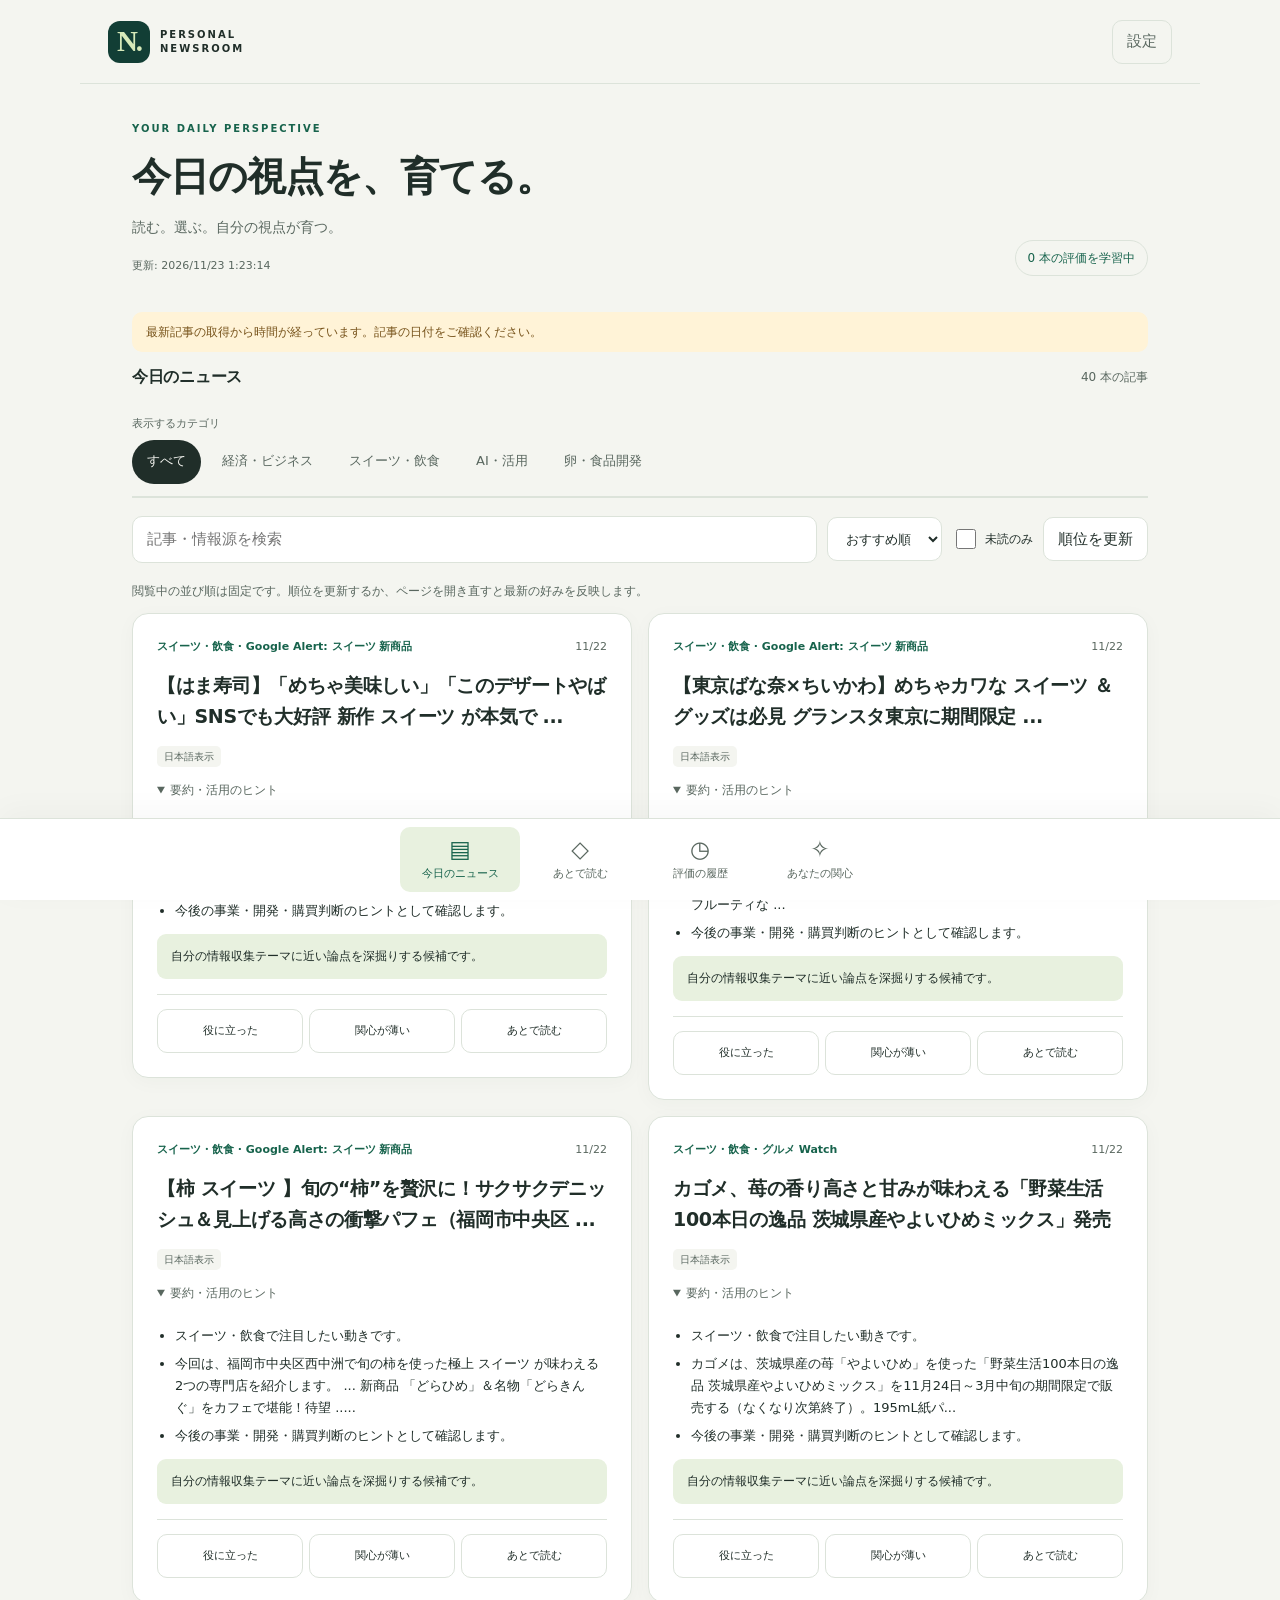
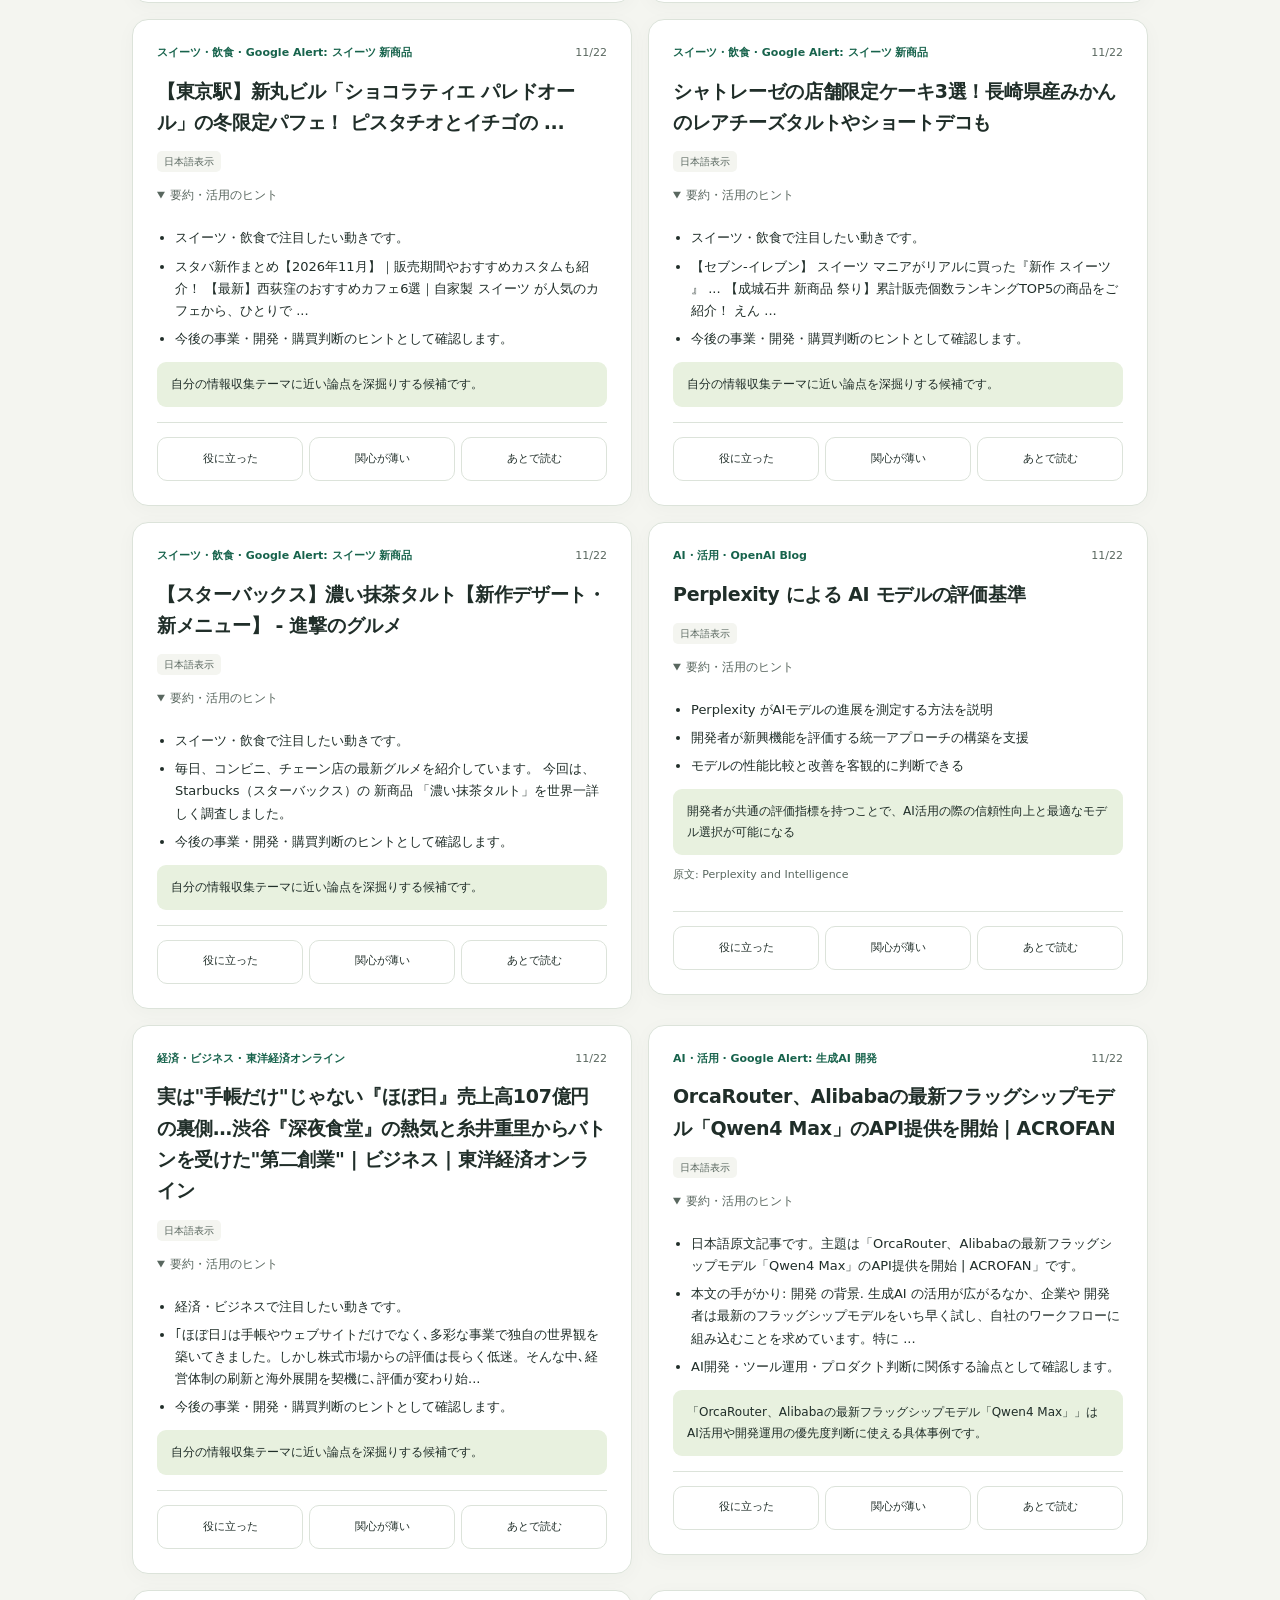
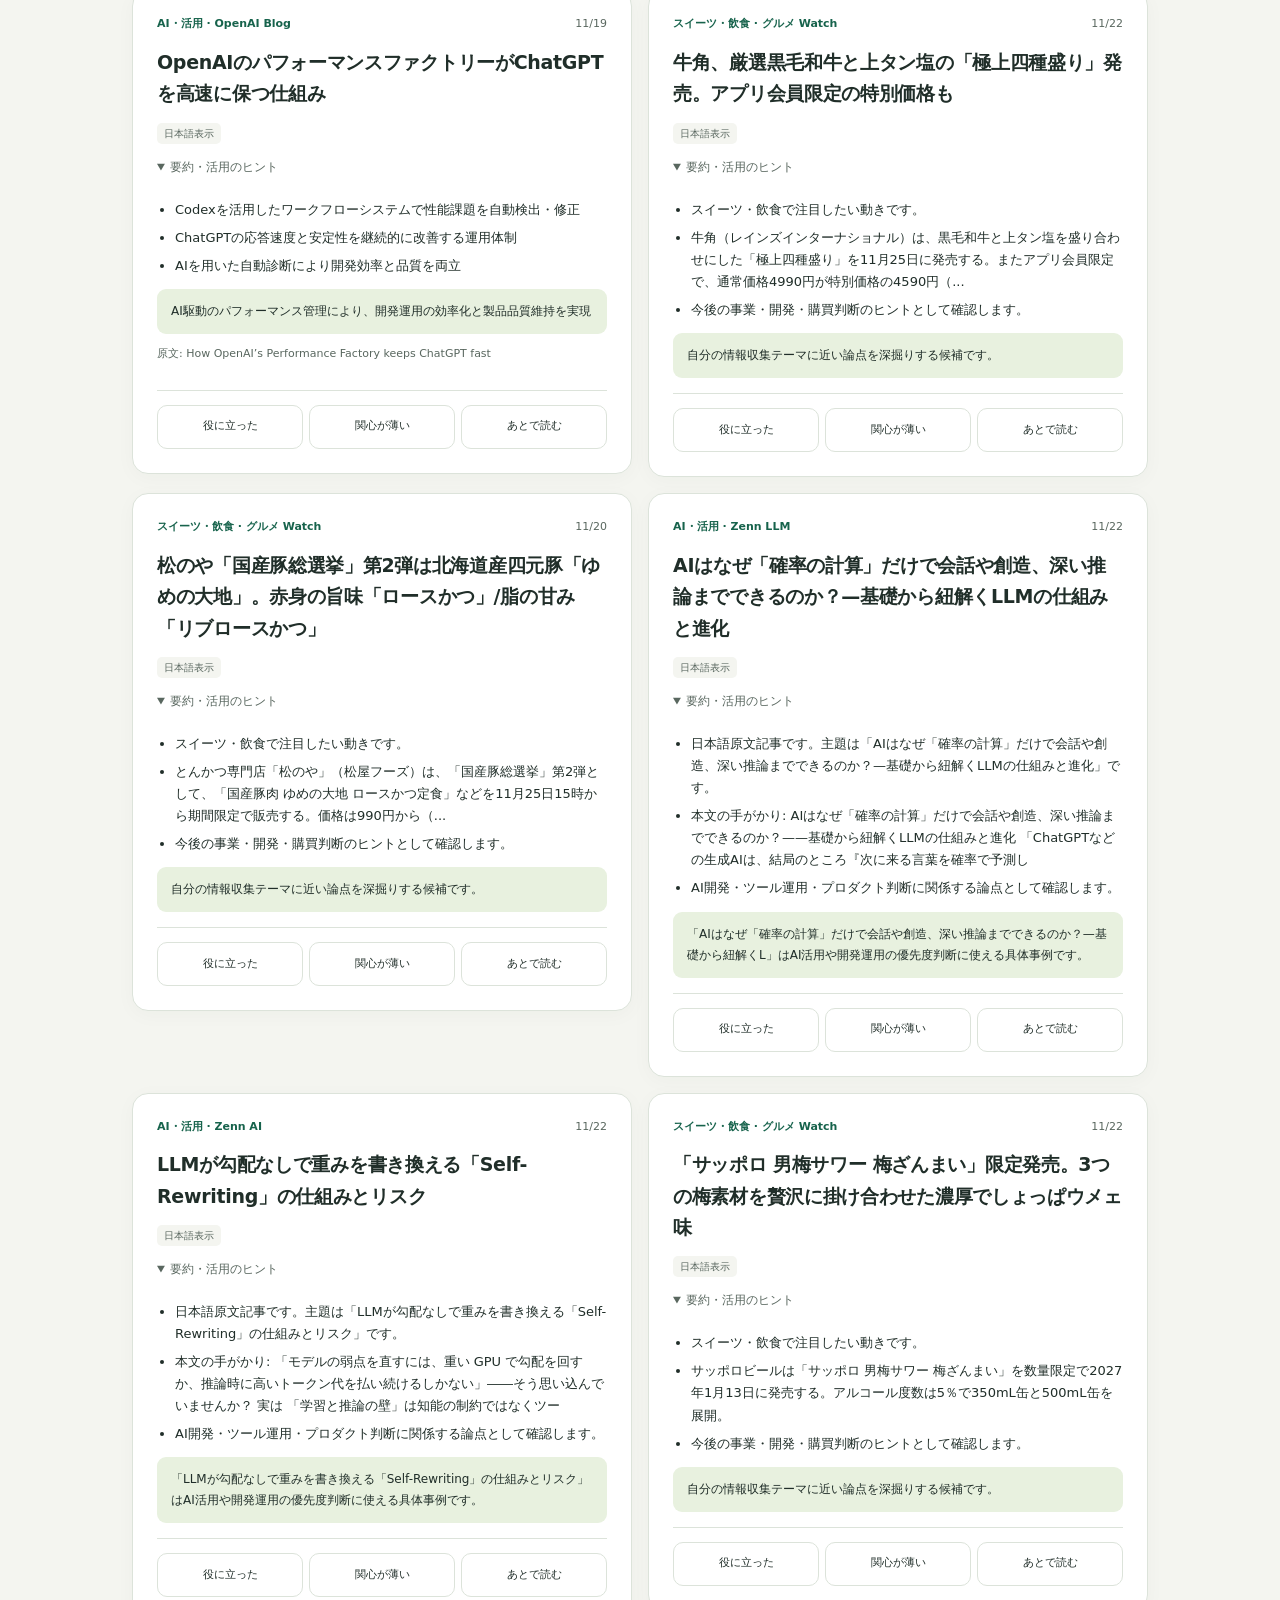
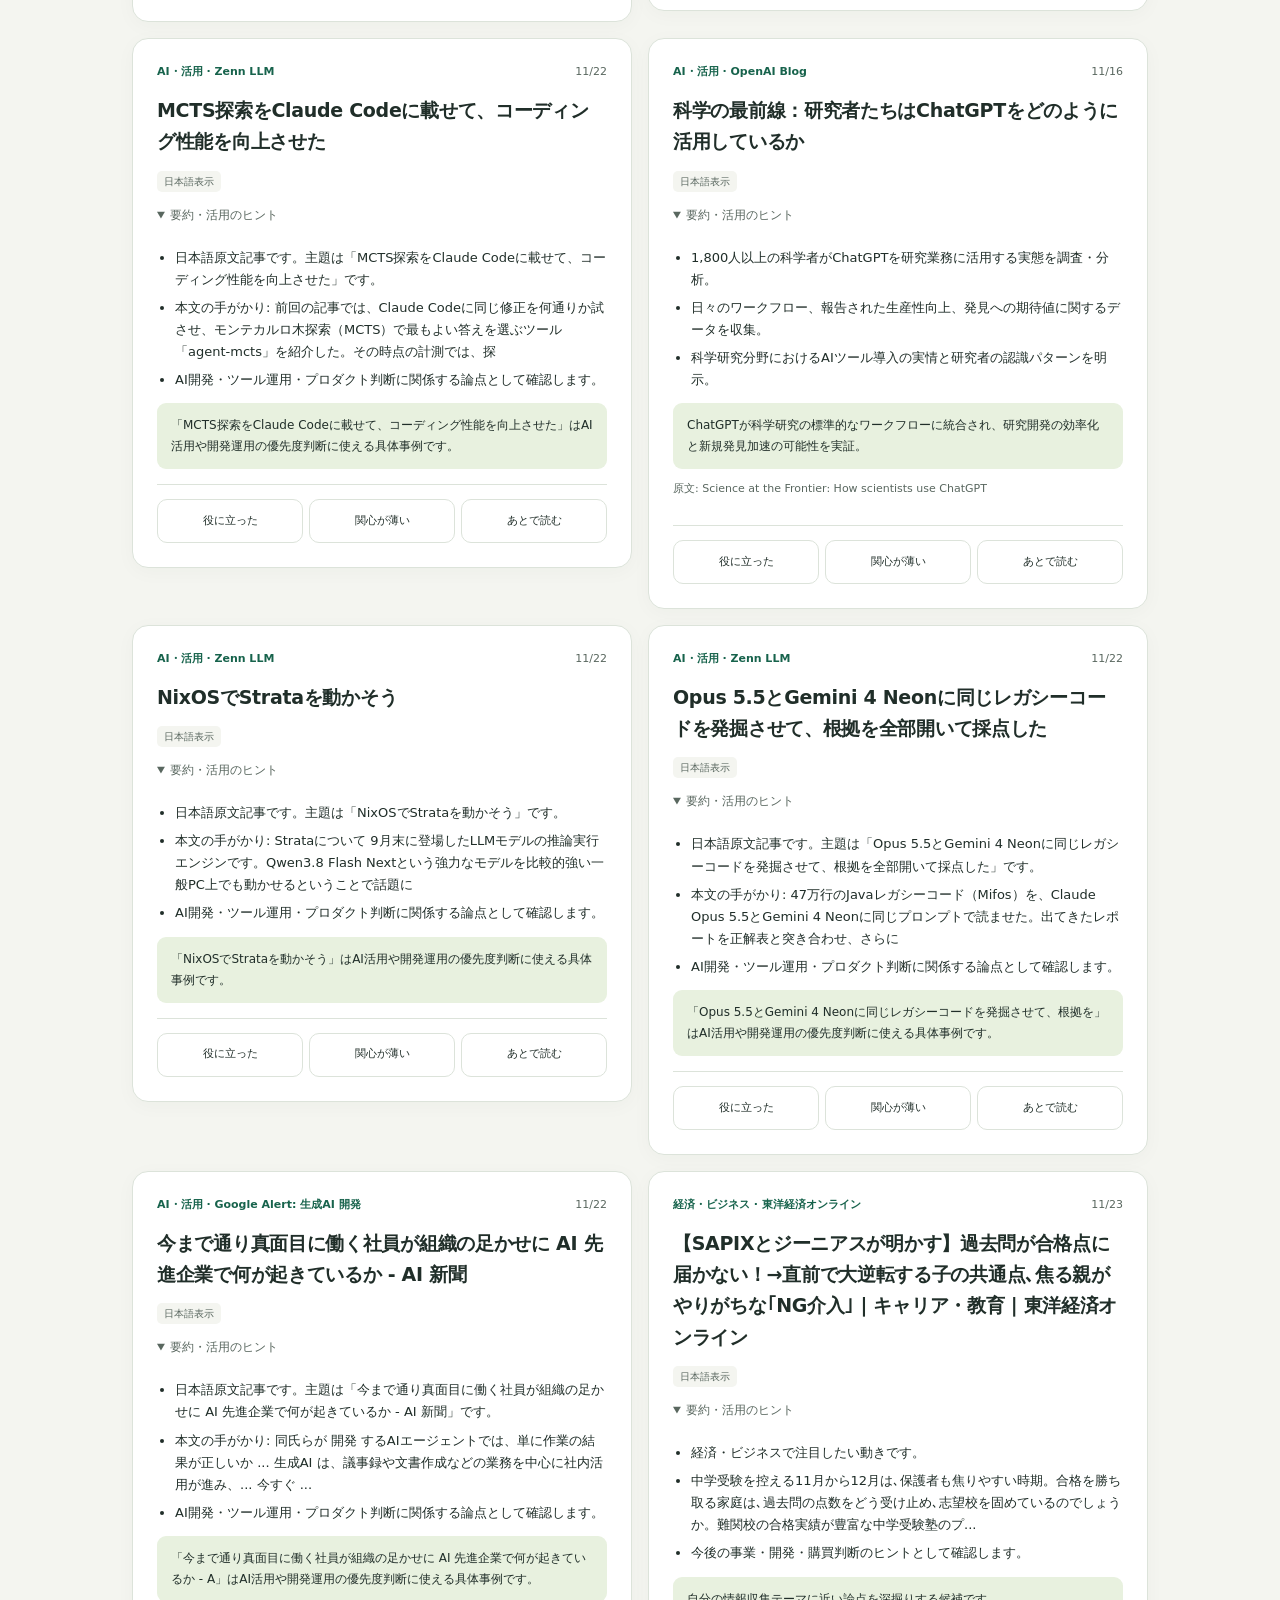
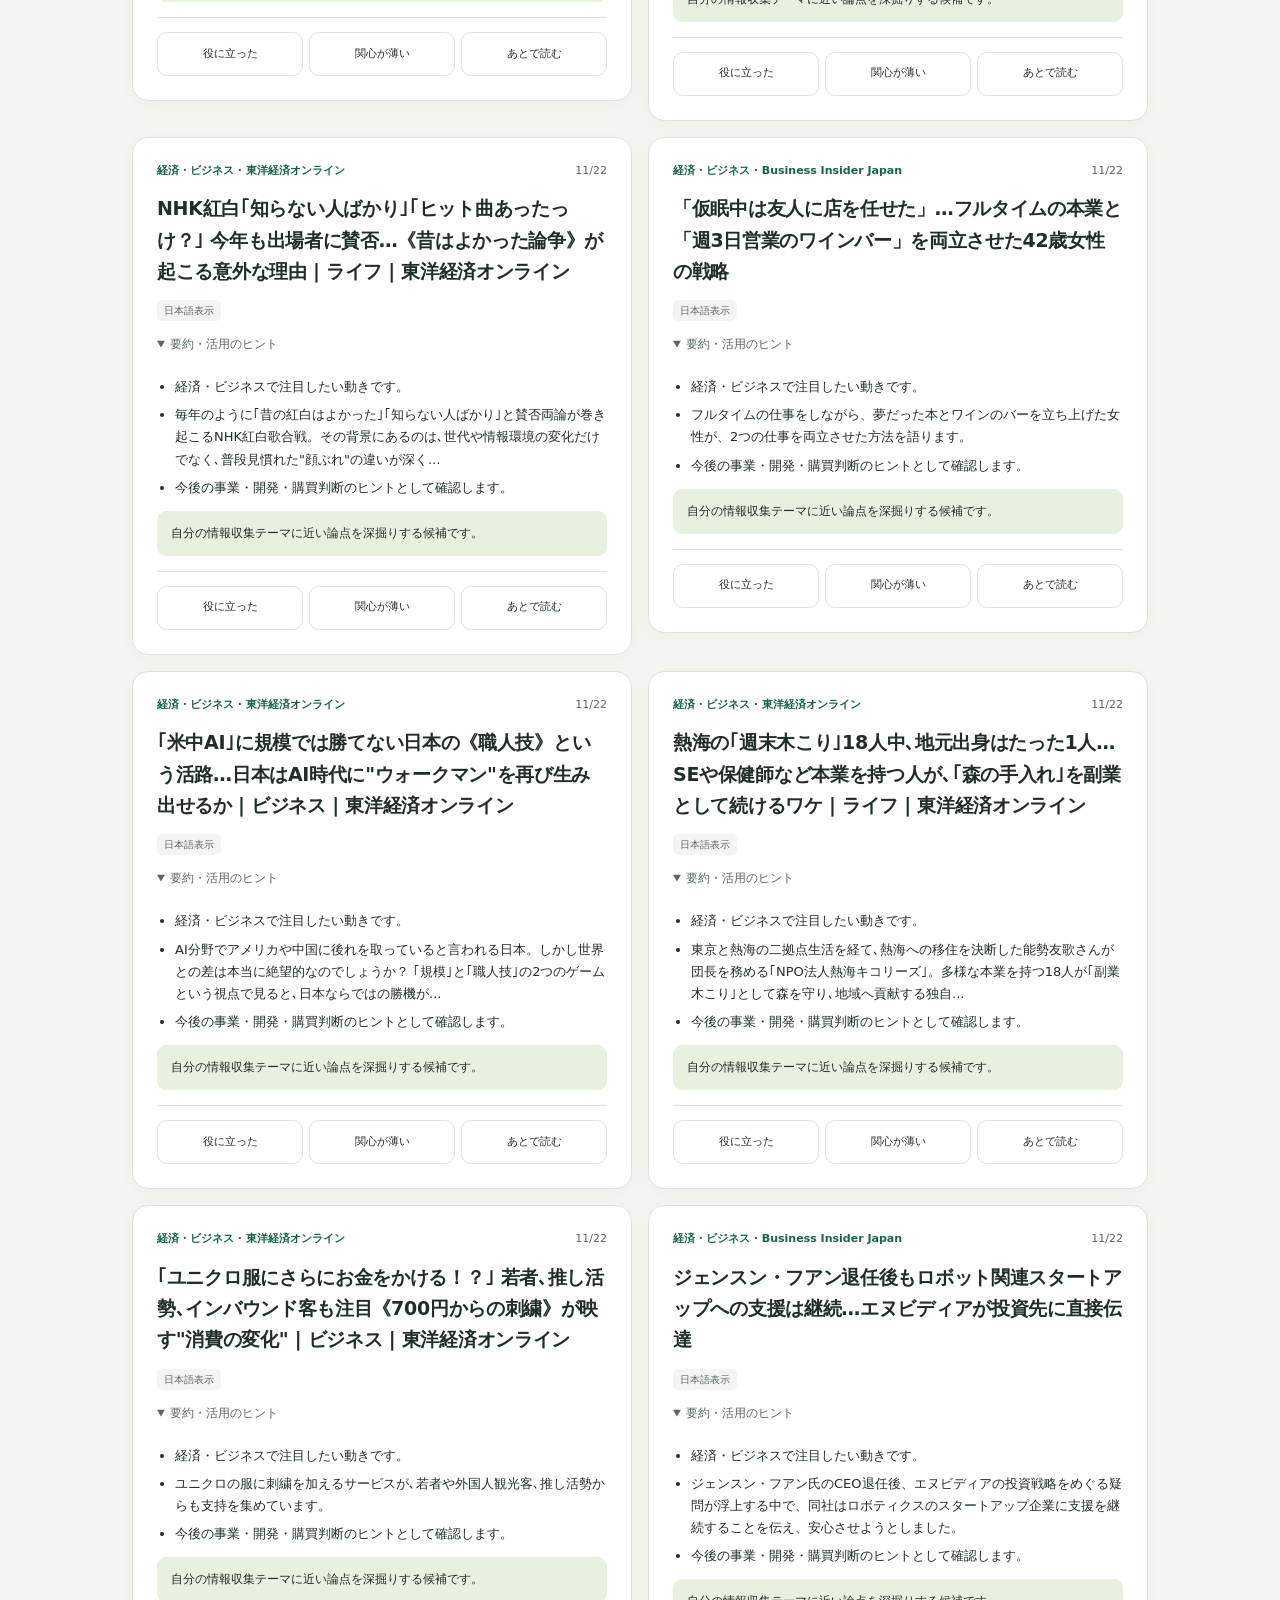
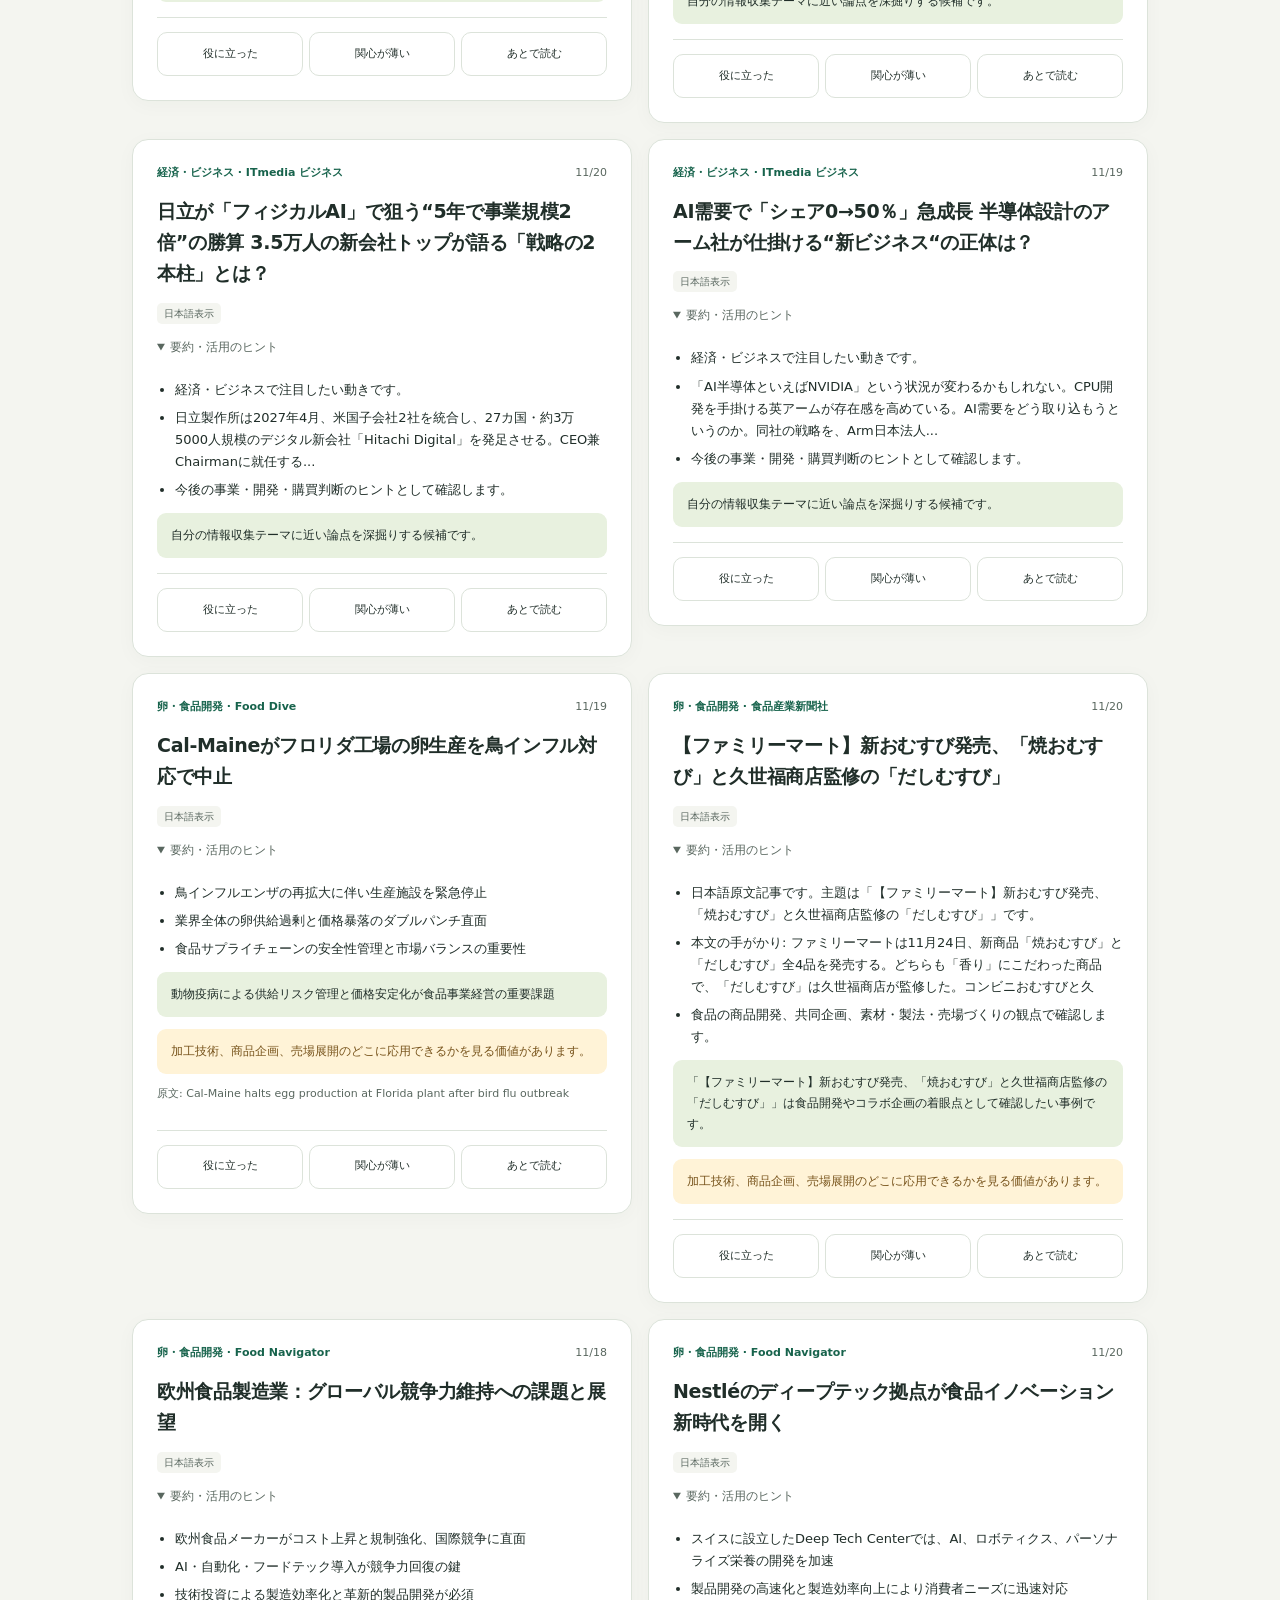
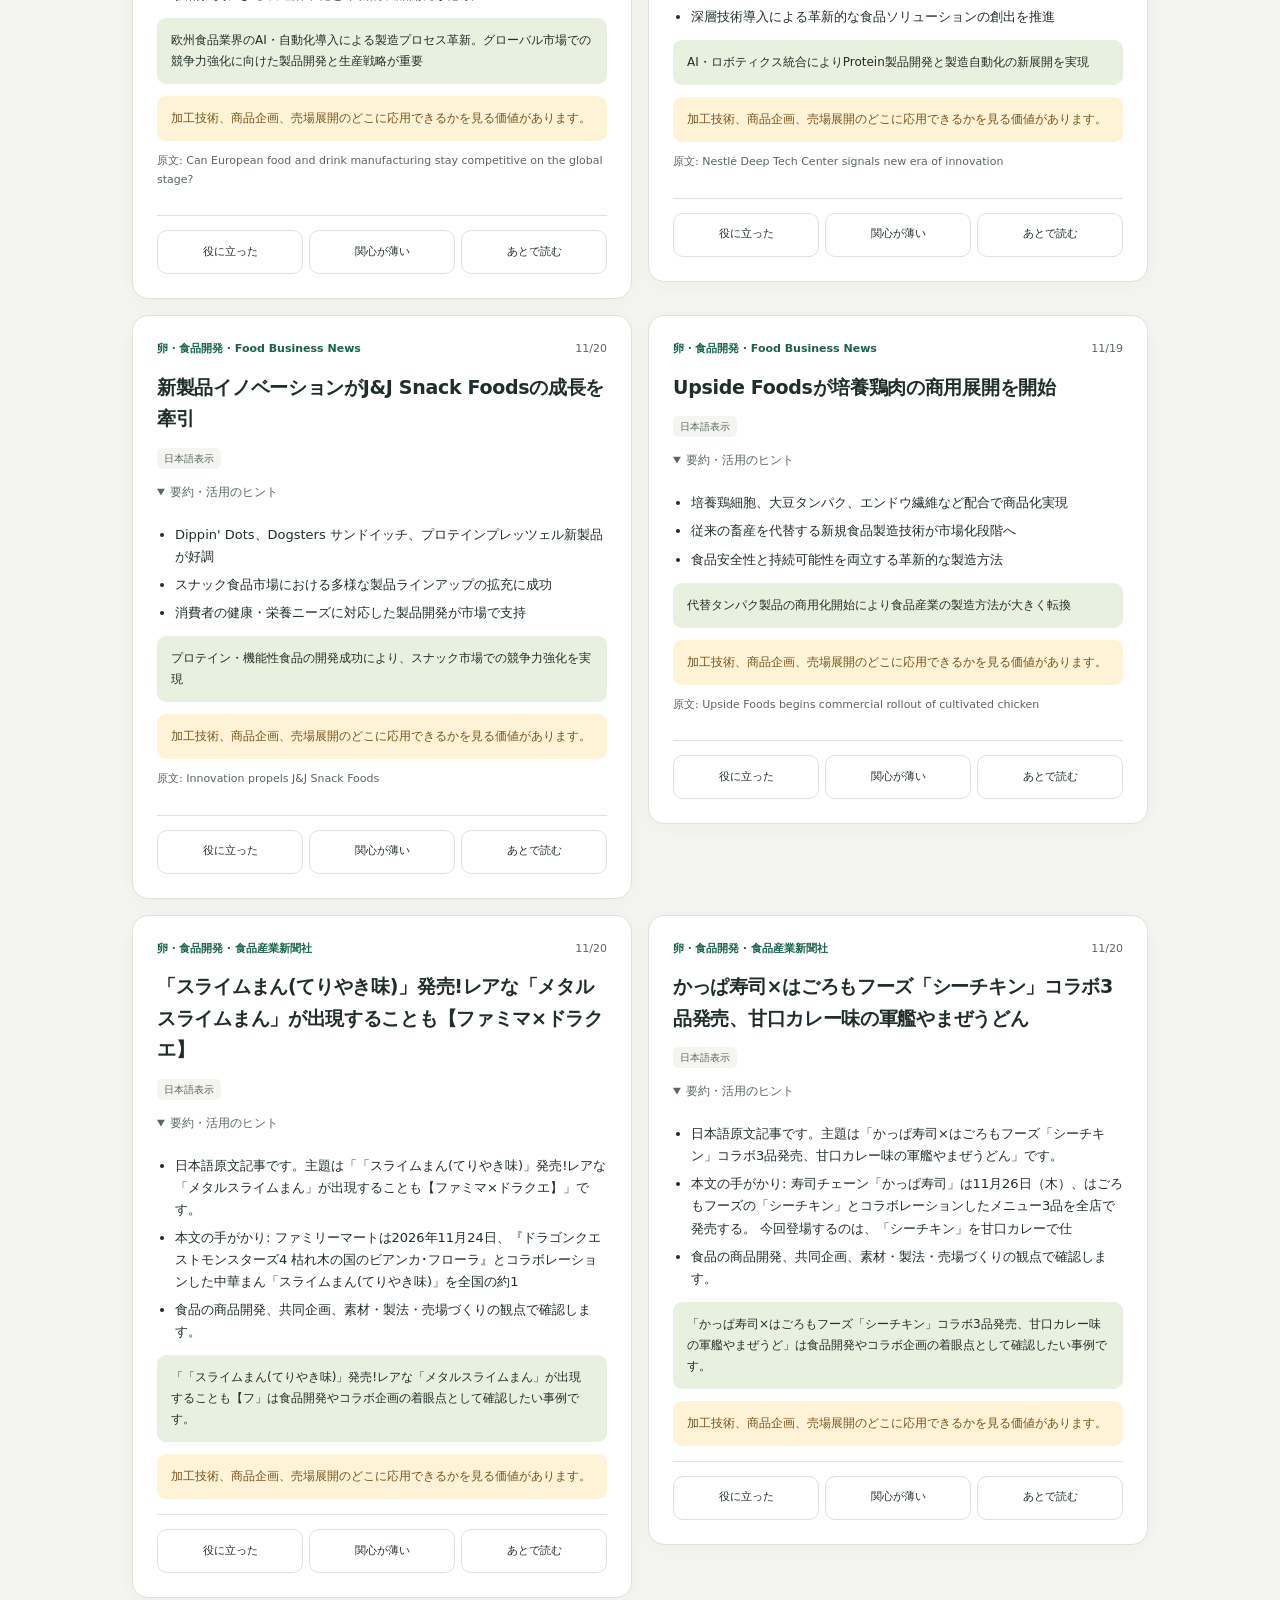
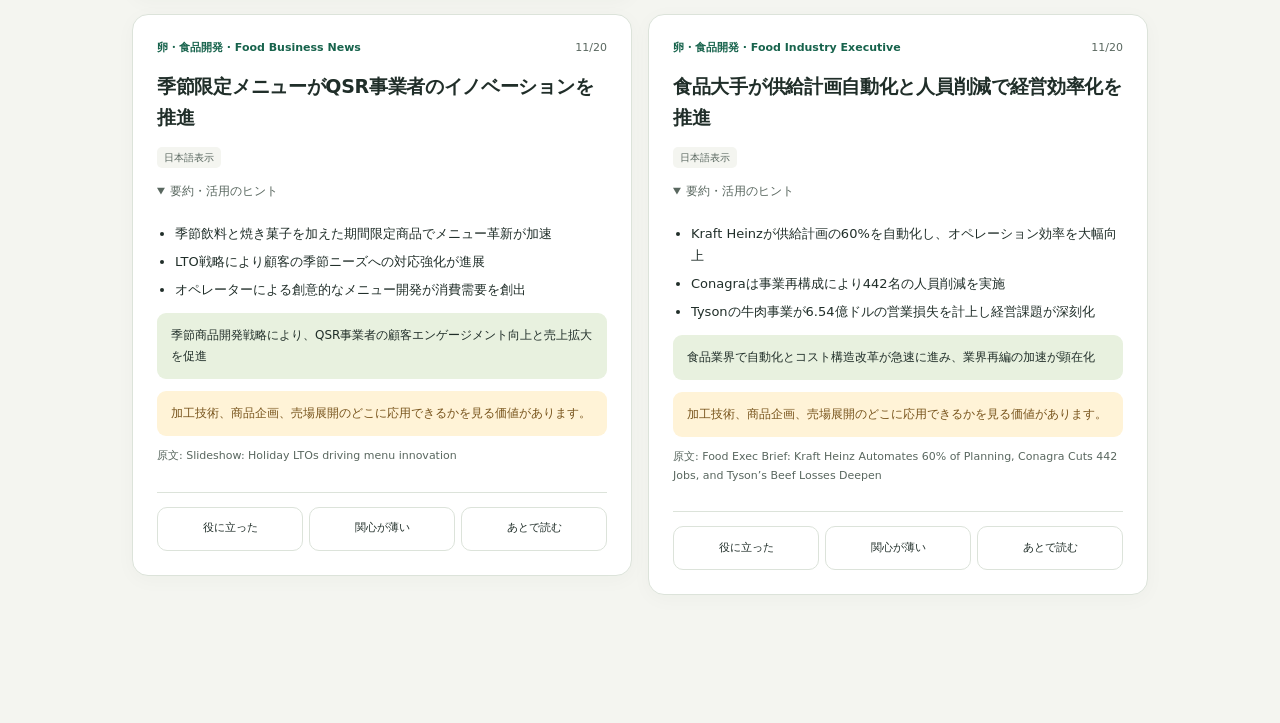
==== commit 659808b1: "Publish site 561ae9a1eb3b2a7e40f6ca18594ba8eb6fcacbf5" ====
--- a/index.html
+++ b/index.html
@@ -63,7 +63,7 @@
   </dialog>
   <noscript><p>記事の表示にはJavaScriptが必要です。ブラウザでJavaScriptを有効にしてください。</p></noscript>
 
-  <script id="newsData" type="application/json">{"generated_at": "2026-11-22T00:55:14+00:00", "vocabulary": {"business": ["経済", "戦略", "市場"], "food": ["スイーツ", "カフェ", "外食", "新商品", "限定", "期間限定", "コンビニ", "メニュー", "トレンド"], "ai_dev": ["使い方", "ツール", "自動化", "ワークフロー", "SNS", "ChatGPT", "Claude", "Gemini", "生成AI", "AI", "LLM", "productivity", "workflow", "agent"], "egg": ["卵加工", "商品開発", "製造", "egg", "コラボ", "素材", "製法", "監修"]}, "categories": {"business": "経済・ビジネス", "food": "スイーツ・飲食", "ai_dev": "AI・活用", "egg": "卵・食品開発"}, "articles": [{"id": "c4a2d893befdcd48", "title": "〈売りの号砲が鳴った〉アンソロピックは初値から真っ逆さまに落ちてゆく…｢夢見る自転車操業｣のAI循環投資にブレーキ | 政治・経済・投資 | 東洋経済オンライン", "original_title": "〈売りの号砲が鳴った〉アンソロピックは初値から真っ逆さまに落ちてゆく…｢夢見る自転車操業｣のAI循環投資にブレーキ | 政治・経済・投資 | 東洋経済オンライン", "display_title": "〈売りの号砲が鳴った〉アンソロピックは初値から真っ逆さまに落ちてゆく…｢夢見る自転車操業｣のAI循環投資にブレーキ | 政治・経済・投資 | 東洋経済オンライン", "translated_title": "〈売りの号砲が鳴った〉アンソロピックは初値から真っ逆さまに落ちてゆく…｢夢見る自転車操業｣のAI循環投資にブレーキ | 政治・経済・投資 | 東洋経済オンライン", "translated_summary": [], "fallback_title": "", "url": "https://toyokeizai.net/articles/-/965573?utm_source=rss&utm_medium=http&utm_campaign=link_back", "source": "東洋経済オンライン", "source_type": "rss", "source_region": "jp", "category": "business", "category_label": "経済・ビジネス", "published_at": "2026-11-21T21:00:00+00:00", "raw_summary": "AIバブルがついに崩壊を迎えた今､市場の専門家たちの楽観論は説得力を失いました。アンソロピック上場を合図に､個人投資家のセンチメントは一気に崩壊。下落は一時的な調整なのか､それとも実体経済をも揺るが…", "summary": ["経済・ビジネスで注目したい動きです。", "AIバブルがついに崩壊を迎えた今､市場の専門家たちの楽観論は説得力を失いました。アンソロピック上場を合図に､個人投資家のセンチメントは一気に崩壊。下落は一時的な調整なのか､それとも...", "今後の事業・開発・購買判断のヒントとして確認します。"], "impact": "自分の情報収集テーマに近い論点を深掘りする候補です。", "egg_insight": "", "score": 63.7, "category_relevance": 1.0, "category_quality_adjustment": 0.0}, {"id": "6ac14efbe8f72273", "title": "日立が「フィジカルAI」で狙う“5年で事業規模2倍”の勝算 3.5万人の新会社トップが語る「戦略の2本柱」とは？", "original_title": "日立が「フィジカルAI」で狙う“5年で事業規模2倍”の勝算 3.5万人の新会社トップが語る「戦略の2本柱」とは？", "display_title": "日立が「フィジカルAI」で狙う“5年で事業規模2倍”の勝算 3.5万人の新会社トップが語る「戦略の2本柱」とは？", "translated_title": "日立が「フィジカルAI」で狙う“5年で事業規模2倍”の勝算 3.5万人の新会社トップが語る「戦略の2本柱」とは？", "translated_summary": [], "fallback_title": "", "url": "https://www.itmedia.co.jp/business/articles/2611/20/news024.html", "source": "ITmedia ビジネス", "source_type": "rss", "source_region": "jp", "category": "business", "category_label": "経済・ビジネス", "published_at": "2026-11-20T02:15:00+00:00", "raw_summary": "日立製作所は2027年4月、米国子会社2社を統合し、27カ国・約3万5000人規模のデジタル新会社「Hitachi Digital」を発足させる。CEO兼Chairmanに就任するアナンド・ビルジェ氏が取材に応じ、今後5年で事業規模2倍を見据える戦略を語った。現場に入る精鋭チーム「FDE」を1年で3000人へ3倍増させ、売上の9割を占める上位200～300社への集中でフィジカルAIの覇権を狙う。", "summary": ["経済・ビジネスで注目したい動きです。", "日立製作所は2027年4月、米国子会社2社を統合し、27カ国・約3万5000人規模のデジタル新会社「Hitachi Digital」を発足させる。CEO兼Chairmanに就任する...", "今後の事業・開発・購買判断のヒントとして確認します。"], "impact": "自分の情報収集テーマに近い論点を深掘りする候補です。", "egg_insight": "", "score": 52.0, "category_relevance": 1.0, "category_quality_adjustment": 0.0}, {"id": "e42d2e9fa8db455b", "title": "AI需要で「シェア0→50％」急成長 半導体設計のアーム社が仕掛ける“新ビジネス“の正体は？", "original_title": "AI需要で「シェア0→50％」急成長 半導体設計のアーム社が仕掛ける“新ビジネス“の正体は？", "display_title": "AI需要で「シェア0→50％」急成長 半導体設計のアーム社が仕掛ける“新ビジネス“の正体は？", "translated_title": "AI需要で「シェア0→50％」急成長 半導体設計のアーム社が仕掛ける“新ビジネス“の正体は？", "translated_summary": [], "fallback_title": "", "url": "https://www.itmedia.co.jp/business/articles/2611/20/news041.html", "source": "ITmedia ビジネス", "source_type": "rss", "source_region": "jp", "category": "business", "category_label": "経済・ビジネス", "published_at": "2026-11-19T22:00:00+00:00", "raw_summary": "「AI半導体といえばNVIDIA」という状況が変わるかもしれない。CPU開発を手掛ける英アームが存在感を高めている。AI需要をどう取り込もうというのか。同社の戦略を、Arm日本法人の横山崇幸社長が語った。", "summary": ["経済・ビジネスで注目したい動きです。", "「AI半導体といえばNVIDIA」という状況が変わるかもしれない。CPU開発を手掛ける英アームが存在感を高めている。AI需要をどう取り込もうというのか。同社の戦略を、Arm日本法人...", "今後の事業・開発・購買判断のヒントとして確認します。"], "impact": "自分の情報収集テーマに近い論点を深掘りする候補です。", "egg_insight": "", "score": 51.4, "category_relevance": 1.0, "category_quality_adjustment": 0.0}, {"id": "c3dc6b00871a7f7d", "title": "14億人に家電や車の｢買い換え｣を迫る中国政府…巨額マネーで誘導する強引な\"消費振興策\"に｢ドーピング｣の声も | ライフ | 東洋経済オンライン", "original_title": "14億人に家電や車の｢買い換え｣を迫る中国政府…巨額マネーで誘導する強引な\"消費振興策\"に｢ドーピング｣の声も | ライフ | 東洋経済オンライン", "display_title": "14億人に家電や車の｢買い換え｣を迫る中国政府…巨額マネーで誘導する強引な\"消費振興策\"に｢ドーピング｣の声も | ライフ | 東洋経済オンライン", "translated_title": "14億人に家電や車の｢買い換え｣を迫る中国政府…巨額マネーで誘導する強引な\"消費振興策\"に｢ドーピング｣の声も | ライフ | 東洋経済オンライン", "translated_summary": [], "fallback_title": "", "url": "https://toyokeizai.net/articles/-/963543?utm_source=rss&utm_medium=http&utm_campaign=link_back", "source": "東洋経済オンライン", "source_type": "rss", "source_region": "jp", "category": "business", "category_label": "経済・ビジネス", "published_at": "2026-11-22T00:00:00+00:00", "raw_summary": "消費不振を打破すべく中国政府が始めた｢以旧換新｣政策。莫大な補助金で家電や自動車の買い換えを促進し､一見成果が上がったものの､その裏には国民の節約志向や\"強制力\"ゆえの懸念が潜みます。この政策､本当…", "summary": ["経済・ビジネスで注目したい動きです。", "消費不振を打破すべく中国政府が始めた｢以旧換新｣政策。莫大な補助金で家電や自動車の買い換えを促進し､一見成果が上がったものの､その裏には国民の節約志向や\"強制力\"ゆえの懸念が潜みま...", "今後の事業・開発・購買判断のヒントとして確認します。"], "impact": "自分の情報収集テーマに近い論点を深掘りする候補です。", "egg_insight": "", "score": 50.4, "category_relevance": 1.0, "category_quality_adjustment": 0.0}, {"id": "f8a148143c450ba1", "title": "婚活に100万円は｢コスパが悪すぎる｣と家を買った43歳女性､アプリの検索範囲を変えたら《1歳上の公務員》に出会った | ライフ | 東洋経済オンライン", "original_title": "婚活に100万円は｢コスパが悪すぎる｣と家を買った43歳女性､アプリの検索範囲を変えたら《1歳上の公務員》に出会った | ライフ | 東洋経済オンライン", "display_title": "婚活に100万円は｢コスパが悪すぎる｣と家を買った43歳女性､アプリの検索範囲を変えたら《1歳上の公務員》に出会った | ライフ | 東洋経済オンライン", "translated_title": "婚活に100万円は｢コスパが悪すぎる｣と家を買った43歳女性､アプリの検索範囲を変えたら《1歳上の公務員》に出会った | ライフ | 東洋経済オンライン", "translated_summary": [], "fallback_title": "", "url": "https://toyokeizai.net/articles/-/965331?utm_source=rss&utm_medium=http&utm_campaign=link_back", "source": "東洋経済オンライン", "source_type": "rss", "source_region": "jp", "category": "business", "category_label": "経済・ビジネス", "published_at": "2026-11-21T23:30:00+00:00", "raw_summary": "結婚は幸せのための選択肢の一つですが､婚活や恋愛には､コストや現実的な悩みもつきものです。仕事や生活基盤を守りながら､葛藤の末につかんだ\"晩婚\"の幸せ。その裏側にあるリアルな心情と工夫とは—人生の折…", "summary": ["経済・ビジネスで注目したい動きです。", "結婚は幸せのための選択肢の一つですが､婚活や恋愛には､コストや現実的な悩みもつきものです。仕事や生活基盤を守りながら､葛藤の末につかんだ\"晩婚\"の幸せ。その裏側にあるリアルな心情と...", "今後の事業・開発・購買判断のヒントとして確認します。"], "impact": "自分の情報収集テーマに近い論点を深掘りする候補です。", "egg_insight": "", "score": 50.3, "category_relevance": 1.0, "category_quality_adjustment": 0.0}, {"id": "67bd877b778f6de9", "title": "｢賃貸で10年住めばタダであげます｣――借り手つかない\"坂の上\"物件､格安家賃で子育て世代の生活支援や創業の拠点に | ライフ | 東洋経済オンライン", "original_title": "｢賃貸で10年住めばタダであげます｣――借り手つかない\"坂の上\"物件､格安家賃で子育て世代の生活支援や創業の拠点に | ライフ | 東洋経済オンライン", "display_title": "｢賃貸で10年住めばタダであげます｣――借り手つかない\"坂の上\"物件､格安家賃で子育て世代の生活支援や創業の拠点に | ライフ | 東洋経済オンライン", "translated_title": "｢賃貸で10年住めばタダであげます｣――借り手つかない\"坂の上\"物件､格安家賃で子育て世代の生活支援や創業の拠点に | ライフ | 東洋経済オンライン", "translated_summary": [], "fallback_title": "", "url": "https://toyokeizai.net/articles/-/965379?utm_source=rss&utm_medium=http&utm_campaign=link_back", "source": "東洋経済オンライン", "source_type": "rss", "source_region": "jp", "category": "business", "category_label": "経済・ビジネス", "published_at": "2026-11-21T23:00:00+00:00", "raw_summary": "｢10年住んだら家をタダであげます｣長崎で空き家問題や人口減少に挑む新スキーム｢贈与型賃貸｣が話題です。坂の上に佇む古い家が､子育て家庭や創業女性､不登校児の居場所として再生されていく理由とは？持続…", "summary": ["経済・ビジネスで注目したい動きです。", "｢10年住んだら家をタダであげます｣長崎で空き家問題や人口減少に挑む新スキーム｢贈与型賃貸｣が話題です。坂の上に佇む古い家が､子育て家庭や創業女性､不登校児の居場所として再生されて...", "今後の事業・開発・購買判断のヒントとして確認します。"], "impact": "自分の情報収集テーマに近い論点を深掘りする候補です。", "egg_insight": "", "score": 50.2, "category_relevance": 1.0, "category_quality_adjustment": 0.0}, {"id": "926150c49d9e0106", "title": "10年前の貯金はたった6万円…がん闘病中の夫と50代妻が､退職金をはたいて｢築50年超･25㎡｣を現金一括で買った理由 | ライフ | 東洋経済オンライン", "original_title": "10年前の貯金はたった6万円…がん闘病中の夫と50代妻が､退職金をはたいて｢築50年超･25㎡｣を現金一括で買った理由 | ライフ | 東洋経済オンライン", "display_title": "10年前の貯金はたった6万円…がん闘病中の夫と50代妻が､退職金をはたいて｢築50年超･25㎡｣を現金一括で買った理由 | ライフ | 東洋経済オンライン", "translated_title": "10年前の貯金はたった6万円…がん闘病中の夫と50代妻が､退職金をはたいて｢築50年超･25㎡｣を現金一括で買った理由 | ライフ | 東洋経済オンライン", "translated_summary": [], "fallback_title": "", "url": "https://toyokeizai.net/articles/-/965109?utm_source=rss&utm_medium=http&utm_campaign=link_back", "source": "東洋経済オンライン", "source_type": "rss", "source_region": "jp", "category": "business", "category_label": "経済・ビジネス", "published_at": "2026-11-21T22:30:00+00:00", "raw_summary": "人生に想定外はつきもの。夫の闘病や限られた予算のなか､50代夫婦と愛犬が25㎡で送る\"小さい暮らし\"には､意外なほどの自由と工夫が詰まっています。", "summary": ["経済・ビジネスで注目したい動きです。", "人生に想定外はつきもの。夫の闘病や限られた予算のなか､50代夫婦と愛犬が25㎡で送る\"小さい暮らし\"には､意外なほどの自由と工夫が詰まっています。", "今後の事業・開発・購買判断のヒントとして確認します。"], "impact": "自分の情報収集テーマに近い論点を深掘りする候補です。", "egg_insight": "", "score": 50.1, "category_relevance": 1.0, "category_quality_adjustment": 0.0}, {"id": "07ca336d9fac978c", "title": "｢明日から出社する必要はない｣エレベーターで専務と居合わせた新入社員の顛末 漫画｢サラリーマン金太郎｣（第1巻 第4話） | ライフ | 東洋経済オンライン", "original_title": "｢明日から出社する必要はない｣エレベーターで専務と居合わせた新入社員の顛末 漫画｢サラリーマン金太郎｣（第1巻 第4話） | ライフ | 東洋経済オンライン", "display_title": "｢明日から出社する必要はない｣エレベーターで専務と居合わせた新入社員の顛末 漫画｢サラリーマン金太郎｣（第1巻 第4話） | ライフ | 東洋経済オンライン", "translated_title": "｢明日から出社する必要はない｣エレベーターで専務と居合わせた新入社員の顛末 漫画｢サラリーマン金太郎｣（第1巻 第4話） | ライフ | 東洋経済オンライン", "translated_summary": [], "fallback_title": "", "url": "https://toyokeizai.net/articles/-/964976?utm_source=rss&utm_medium=http&utm_campaign=link_back", "source": "東洋経済オンライン", "source_type": "rss", "source_region": "jp", "category": "business", "category_label": "経済・ビジネス", "published_at": "2026-11-21T22:00:00+00:00", "raw_summary": "元暴走族「八州連合」のヘッドをしていた矢島金太郎がヤマト建設に入社するために上京。異色の経歴を持つ金太郎は悪戦苦闘しながらもサラリーマンとしての道を歩み、周囲の人々を熱く変えていく――！紙版だけでシ…", "summary": ["経済・ビジネスで注目したい動きです。", "元暴走族「八州連合」のヘッドをしていた矢島金太郎がヤマト建設に入社するために上京。異色の経歴を持つ金太郎は悪戦苦闘しながらもサラリーマンとしての道を歩み、周囲の人々を熱く変えていく...", "今後の事業・開発・購買判断のヒントとして確認します。"], "impact": "自分の情報収集テーマに近い論点を深掘りする候補です。", "egg_insight": "", "score": 49.9, "category_relevance": 1.0, "category_quality_adjustment": 0.0}, {"id": "93a878e11196826d", "title": "孫正義氏が明かす、アンソロピック出資見送りの舞台裏 「僕の失敗」「あん時入れときゃよかった」", "original_title": "孫正義氏が明かす、アンソロピック出資見送りの舞台裏 「僕の失敗」「あん時入れときゃよかった」", "display_title": "孫正義氏が明かす、アンソロピック出資見送りの舞台裏 「僕の失敗」「あん時入れときゃよかった」", "translated_title": "孫正義氏が明かす、アンソロピック出資見送りの舞台裏 「僕の失敗」「あん時入れときゃよかった」", "translated_summary": [], "fallback_title": "", "url": "https://www.itmedia.co.jp/business/articles/2611/18/news086.html", "source": "ITmedia ビジネス", "source_type": "rss", "source_region": "jp", "category": "business", "category_label": "経済・ビジネス", "published_at": "2026-11-18T13:03:00+00:00", "raw_summary": "ソフトバンクグループの孫正義会長兼社長は、日経主催イベントの対談で米Anthropicへの出資を見送ったことについて「僕の失敗の例の一つ」と明かした。同社のダリオ・アモデイCEOと直接面会し、その凄さを認めながらも、なぜ投資に踏み切らなかったのか。すでに動き出していた米OpenAIへの集中投資と、出資先の企業同士のつながりを創出する「群戦略」におけるパートナー選びのさじ加減など、孫氏の投資判断の舞台裏に迫る。", "summary": ["経済・ビジネスで注目したい動きです。", "ソフトバンクグループの孫正義会長兼社長は、日経主催イベントの対談で米Anthropicへの出資を見送ったことについて「僕の失敗の例の一つ」と明かした。同社のダリオ・アモデイCEOと...", "今後の事業・開発・購買判断のヒントとして確認します。"], "impact": "自分の情報収集テーマに近い論点を深掘りする候補です。", "egg_insight": "", "score": 47.7, "category_relevance": 1.0, "category_quality_adjustment": 0.0}, {"id": "7f32c69d021e0a70", "title": "株式市場は「打ちごろ」、S&amp;Pは18％急騰する態勢に!? モルガン・スタンレーが指摘", "original_title": "株式市場は「打ちごろ」、S&amp;Pは18％急騰する態勢に!? モルガン・スタンレーが指摘", "display_title": "株式市場は「打ちごろ」、S&amp;Pは18％急騰する態勢に!? モルガン・スタンレーが指摘", "translated_title": "株式市場は「打ちごろ」、S&amp;Pは18％急騰する態勢に!? モルガン・スタンレーが指摘", "translated_summary": [], "fallback_title": "", "url": "https://www.businessinsider.jp/article/2611-sp500-outlook-morgan-stanley-says-stock-market-rally-ahead/", "source": "Business Insider Japan", "source_type": "rss", "source_region": "jp", "category": "business", "category_label": "経済・ビジネス", "published_at": "2026-11-20T08:30:00+00:00", "raw_summary": "モルガン・スタンレーのマイケル・ウィルソン氏は、株式市場は現在、場外ホームランを狙える絶好の球を投げていると言います。", "summary": ["経済・ビジネスで注目したい動きです。", "モルガン・スタンレーのマイケル・ウィルソン氏は、株式市場は現在、場外ホームランを狙える絶好の球を投げていると言います。", "今後の事業・開発・購買判断のヒントとして確認します。"], "impact": "自分の情報収集テーマに近い論点を深掘りする候補です。", "egg_insight": "", "score": 43.0, "category_relevance": 1.0, "category_quality_adjustment": 0.0}, {"id": "207156349d6ea20d", "title": "AIに丸投げしない設計論：「Pythonの定量フィルタ × Gemini API 1回リクエスト」で株式の情報収集を自動化した話", "original_title": "AIに丸投げしない設計論：「Pythonの定量フィルタ × Gemini API 1回リクエスト」で株式の情報収集を自動化した話", "display_title": "AIに丸投げしない設計論：「Pythonの定量フィルタ × Gemini API 1回リクエスト」で株式の情報収集を自動化した話", "translated_title": "AIに丸投げしない設計論：「Pythonの定量フィルタ × Gemini API 1回リクエスト」で株式の情報収集を自動化した話", "translated_summary": ["日本語原文記事です。主題は「AIに丸投げしない設計論：「Pythonの定量フィルタ × Gemini API 1回リクエスト」で株式の情報収集を自動化した話」です。", "本文の手がかり: はじめに：「AIで投資なんて馬鹿げている」という誤解 SNSやネット上では、「AIを使って株式投資をするなんて馬鹿げている」「AIの予測は当たらない」といった意見をよく見かけます。", "AI開発・ツール運用・プロダクト判断に関係する論点として確認します。"], "fallback_title": "", "url": "https://zenn.dev/shimashimap/articles/3be54bfa332afc", "source": "Zenn AI", "source_type": "rss", "source_region": "jp", "category": "ai_dev", "category_label": "AI・活用", "published_at": "2026-11-21T14:22:43+00:00", "raw_summary": "はじめに：「AIで投資なんて馬鹿げている」という誤解 SNSやネット上では、「AIを使って株式投資をするなんて馬鹿げている」「AIの予測は当たらない」といった意見をよく見かけます。 結論から言うと、その批判は「AIに丸投げする」という前提が間違っています。 チャット画面に「これから上がる株を教えて」と打ち込んだり、ニュース記事をそのままAIに読ませて売買判断を任せたりすれば、うまくいかないのは当然です。生成AI（LLM）には明確な得意・不得意があるからです。 私は現在、自身の株式運用における日々の情報収集を完全自動化していますが、AIに銘柄選びを丸投げすることは一切していません。 「...", "summary": ["日本語原文記事です。主題は「AIに丸投げしない設計論：「Pythonの定量フィルタ × Gemini API 1回リクエスト」で株式の情報収集を自動化した話」です。", "本文の手がかり: はじめに：「AIで投資なんて馬鹿げている」という誤解 SNSやネット上では、「AIを使って株式投資をするなんて馬鹿げている」「AIの予測は当たらない」といった意見をよく見かけます。", "AI開発・ツール運用・プロダクト判断に関係する論点として確認します。"], "impact": "「AIに丸投げしない設計論：「Pythonの定量フィルタ × Gemini API 1」はAI活用や開発運用の優先度判断に使える具体事例です。", "egg_insight": "", "score": 86.2, "category_relevance": 1.0, "category_quality_adjustment": 0.175}, {"id": "f86b76b3c863b8b7", "title": "OpenAIのパフォーマンスファクトリーがChatGPTを高速に保つ仕組み", "original_title": "How OpenAI’s Performance Factory keeps ChatGPT fast", "display_title": "OpenAIのパフォーマンスファクトリーがChatGPTを高速に保つ仕組み", "translated_title": "OpenAIのパフォーマンスファクトリーがChatGPTを高速に保つ仕組み", "translated_summary": ["Codexを活用したワークフローシステムで性能課題を自動検出・修正", "ChatGPTの応答速度と安定性を継続的に改善する運用体制", "AIを用いた自動診断により開発効率と品質を両立"], "fallback_title": "", "url": "https://openai.com/index/how-openai-performance-factory-keeps-chatgpt-fast", "source": "OpenAI Blog", "source_type": "rss", "source_region": "jp", "category": "ai_dev", "category_label": "AI・活用", "published_at": "2026-11-19T08:00:00+00:00", "raw_summary": "Learn how OpenAI built the Performance Factory, a system of Codex-powered workflows that finds and fixes performance issues to help keep ChatGPT fast.", "summary": ["Codexを活用したワークフローシステムで性能課題を自動検出・修正", "ChatGPTの応答速度と安定性を継続的に改善する運用体制", "AIを用いた自動診断により開発効率と品質を両立"], "impact": "AI駆動のパフォーマンス管理により、開発運用の効率化と製品品質維持を実現", "egg_insight": "", "score": 63.4, "category_relevance": 1.0, "category_quality_adjustment": 0.105}, {"id": "94f4bb197ada7f3c", "title": "AIエージェントに渡すMCPの返り値で気をつけていること（Search ConsoleのMCPを作って）", "original_title": "AIエージェントに渡すMCPの返り値で気をつけていること（Search ConsoleのMCPを作って）", "display_title": "AIエージェントに渡すMCPの返り値で気をつけていること（Search ConsoleのMCPを作って）", "translated_title": "AIエージェントに渡すMCPの返り値で気をつけていること（Search ConsoleのMCPを作って）", "translated_summary": ["日本語原文記事です。主題は「AIエージェントに渡すMCPの返り値で気をつけていること（Search ConsoleのMCPを作って）」です。", "本文の手がかり: 前の記事では、Search Consoleの数字から「どの記事の、何を、どう直すか」（処方）を出すサービス「検索カルテ」にMCPサーバーを付けて、Claude Codeに記事を直さ", "AI開発・ツール運用・プロダクト判断に関係する論点として確認します。"], "fallback_title": "", "url": "https://zenn.dev/yohei_kuno/articles/a1047222376276", "source": "Zenn AI", "source_type": "rss", "source_region": "jp", "category": "ai_dev", "category_label": "AI・活用", "published_at": "2026-11-21T14:45:34+00:00", "raw_summary": "前の記事では、Search Consoleの数字から「どの記事の、何を、どう直すか」（処方）を出すサービス「検索カルテ」にMCPサーバーを付けて、Claude Codeに記事を直させた話を書きました。 その記事に、こんなコメントをもらいました。 処方を確認してから公開する流れなら、カルテの集計期間もMCPの返り値に含めると、古い数字を根拠に直してしまうのを防ぎやすそうです。 その通りだったので、すぐ直しました。そしてこれをきっかけに、「MCPの返り値は、人が読むAPIの返り値とは別の気の使い方がいる」と改めて思ったので、検索カルテで気をつけていることをまとめます。 前提として、返り値...", "summary": ["日本語原文記事です。主題は「AIエージェントに渡すMCPの返り値で気をつけていること（Search ConsoleのMCPを作って）」です。", "本文の手がかり: 前の記事では、Search Consoleの数字から「どの記事の、何を、どう直すか」（処方）を出すサービス「検索カルテ」にMCPサーバーを付けて、Claude Codeに記事を直さ", "AI開発・ツール運用・プロダクト判断に関係する論点として確認します。"], "impact": "「AIエージェントに渡すMCPの返り値で気をつけていること（Search Consol」はAI活用や開発運用の優先度判断に使える具体事例です。", "egg_insight": "", "score": 62.1, "category_relevance": 1.0, "category_quality_adjustment": 0.105}, {"id": "3ec5bc40ea6b466e", "title": "OpenAI、常時稼働 AI エージェント「dots」をPlusに試験提供 法人向けも拡大 - ビジネス+IT", "original_title": "OpenAI、常時稼働 AI エージェント「dots」をPlusに試験提供 法人向けも拡大 - ビジネス+IT", "display_title": "OpenAI、常時稼働 AI エージェント「dots」をPlusに試験提供 法人向けも拡大 - ビジネス+IT", "translated_title": "OpenAI、常時稼働 AI エージェント「dots」をPlusに試験提供 法人向けも拡大 - ビジネス+IT", "translated_summary": ["日本語原文記事です。主題は「OpenAI、常時稼働 AI エージェント「dots」をPlusに試験提供 法人向けも拡大 - ビジネス+IT」です。", "本文の手がかり: AI・ 生成AI のおすすめコンテンツ. OpenAI、GPT-6.2 AstraがClaude Fable 5.2 ... AI 開発 19社“最新格付け”の意外な結果. 202", "AI開発・ツール運用・プロダクト判断に関係する論点として確認します。"], "fallback_title": "", "url": "https://www.google.com/url?rct=j&sa=t&url=https://www.sbbit.jp/article/cont1/188665&ct=ga&cd=CAIyHGFkNTY4NGUzNjc1ZGMxMjY6Y28uanA6amE6SlA&usg=AOvVaw0vGNAGltJv5kmOStyL7VIZ", "source": "Google Alert: 生成AI 開発", "source_type": "google_alert", "source_region": "jp", "category": "ai_dev", "category_label": "AI・活用", "published_at": "2026-11-21T18:11:39+00:00", "raw_summary": "AI・ 生成AI のおすすめコンテンツ. OpenAI、GPT-6.2 AstraがClaude Fable 5.2 ... AI 開発 19社“最新格付け”の意外な結果. 2026/11/16 &middot; 3. セキュリティ総論.", "summary": ["日本語原文記事です。主題は「OpenAI、常時稼働 AI エージェント「dots」をPlusに試験提供 法人向けも拡大 - ビジネス+IT」です。", "本文の手がかり: AI・ 生成AI のおすすめコンテンツ. OpenAI、GPT-6.2 AstraがClaude Fable 5.2 ... AI 開発 19社“最新格付け”の意外な結果. 202", "AI開発・ツール運用・プロダクト判断に関係する論点として確認します。"], "impact": "「OpenAI、常時稼働 AI エージェント「dots」をPlusに試験提供 法人向け」はAI活用や開発運用の優先度判断に使える具体事例です。", "egg_insight": "", "score": 59.3, "category_relevance": 1.0, "category_quality_adjustment": 0.07}, {"id": "3594138fef2d34aa", "title": "Gemini APIでのツール検索機能を紹介", "original_title": "Introducing Tool Retrieval in the Gemini API", "display_title": "Gemini APIでのツール検索機能を紹介", "translated_title": "Gemini APIでのツール検索機能を紹介", "translated_summary": ["Gemini APIが複数ツール間から最適なツールを検索・選択", "開発者ワークフローの効率化とAPI統合の柔軟性が向上", "LLMの判断能力を活かした動的なツール活用が可能"], "fallback_title": "", "url": "https://blog.google/innovation-and-ai/technology/developers-tools/gemini-api-tool-retrieval/", "source": "Google AI Blog", "source_type": "rss", "source_region": "jp", "category": "ai_dev", "category_label": "AI・活用", "published_at": "2026-11-19T18:00:00+00:00", "raw_summary": "Gemini spark on a space background", "summary": ["Gemini APIが複数ツール間から最適なツールを検索・選択", "開発者ワークフローの効率化とAPI統合の柔軟性が向上", "LLMの判断能力を活かした動的なツール活用が可能"], "impact": "API機能拡張により開発者の開発効率向上と自動化の柔軟性が増加", "egg_insight": "", "score": 58.9, "category_relevance": 1.0, "category_quality_adjustment": 0.105}, {"id": "cc2f5fb7a3effcd2", "title": "AWS公式のマルチエージェントCLI「CAO」でClaude Codeに仕事を委任させたら、フォルダ信頼確認で60秒止まった", "original_title": "AWS公式のマルチエージェントCLI「CAO」でClaude Codeに仕事を委任させたら、フォルダ信頼確認で60秒止まった", "display_title": "AWS公式のマルチエージェントCLI「CAO」でClaude Codeに仕事を委任させたら、フォルダ信頼確認で60秒止まった", "translated_title": "AWS公式のマルチエージェントCLI「CAO」でClaude Codeに仕事を委任させたら、フォルダ信頼確認で60秒止まった", "translated_summary": ["日本語原文記事です。主題は「AWS公式のマルチエージェントCLI「CAO」でClaude Codeに仕事を委任させたら、フォルダ信頼確認で60秒止まった」です。", "本文の手がかり: これは何を試した記事か AWS Labsが公開しているcli-agent-orchestrator(以下CAO、Apache-2.0)を、Claude Codeをワーカーにして実際", "AI開発・ツール運用・プロダクト判断に関係する論点として確認します。"], "fallback_title": "", "url": "https://zenn.dev/matsushima_a/articles/day-053-cao-trust-dialog-wall", "source": "Zenn AI", "source_type": "rss", "source_region": "jp", "category": "ai_dev", "category_label": "AI・活用", "published_at": "2026-11-21T14:37:55+00:00", "raw_summary": "これは何を試した記事か AWS Labsが公開しているcli-agent-orchestrator(以下CAO、Apache-2.0)を、Claude Codeをワーカーにして実際に動かしてみた記事である。 CAOは、Claude Code・Codex CLI・Kiro CLIなど、すでに認証済みのAIコーディングCLIを「provider」として束ねるオーケストレーションフレームワークである。 supervisorエージェントが、各CLIをtmux上の独立したセッションとして立ち上げ、タスクを委任する。 各ワーカーは、自分のネイティブな認証・機能をそのまま保ったCLIプロセスとして...", "summary": ["日本語原文記事です。主題は「AWS公式のマルチエージェントCLI「CAO」でClaude Codeに仕事を委任させたら、フォルダ信頼確認で60秒止まった」です。", "本文の手がかり: これは何を試した記事か AWS Labsが公開しているcli-agent-orchestrator(以下CAO、Apache-2.0)を、Claude Codeをワーカーにして実際", "AI開発・ツール運用・プロダクト判断に関係する論点として確認します。"], "impact": "「AWS公式のマルチエージェントCLI「CAO」でClaude Codeに仕事を委任さ」はAI活用や開発運用の優先度判断に使える具体事例です。", "egg_insight": "", "score": 58.5, "category_relevance": 1.0, "category_quality_adjustment": 0.07}, {"id": "97aeed238d437bc5", "title": "リーマン予想の証明、Lean 開発 者らが「正しい」と声明 Claudeを使って発見 - CNET Japan", "original_title": "リーマン予想の証明、Lean 開発 者らが「正しい」と声明 Claudeを使って発見 - CNET Japan", "display_title": "リーマン予想の証明、Lean 開発 者らが「正しい」と声明 Claudeを使って発見 - CNET Japan", "translated_title": "リーマン予想の証明、Lean 開発 者らが「正しい」と声明 Claudeを使って発見 - CNET Japan", "translated_summary": ["日本語原文記事です。主題は「リーマン予想の証明、Lean 開発 者らが「正しい」と声明 Claudeを使って発見 - CNET Japan」です。", "本文の手がかり: 生成AI 「Claude」を使って数学の難問「リーマン予想」を証明したとする研究成果について、数学の証明をコンピューターで検証するプログラミング言語「Lean」&nbsp;...", "AI開発・ツール運用・プロダクト判断に関係する論点として確認します。"], "fallback_title": "", "url": "https://www.google.com/url?rct=j&sa=t&url=https://japan.cnet.com/article/35255270/&ct=ga&cd=CAIyHGFkNTY4NGUzNjc1ZGMxMjY6Y28uanA6amE6SlA&usg=AOvVaw03IrzdqZiuWFgGvZHl5HSf", "source": "Google Alert: 生成AI 開発", "source_type": "google_alert", "source_region": "jp", "category": "ai_dev", "category_label": "AI・活用", "published_at": "2026-11-21T23:10:36+00:00", "raw_summary": "生成AI 「Claude」を使って数学の難問「リーマン予想」を証明したとする研究成果について、数学の証明をコンピューターで検証するプログラミング言語「Lean」&nbsp;...", "summary": ["日本語原文記事です。主題は「リーマン予想の証明、Lean 開発 者らが「正しい」と声明 Claudeを使って発見 - CNET Japan」です。", "本文の手がかり: 生成AI 「Claude」を使って数学の難問「リーマン予想」を証明したとする研究成果について、数学の証明をコンピューターで検証するプログラミング言語「Lean」&nbsp;...", "AI開発・ツール運用・プロダクト判断に関係する論点として確認します。"], "impact": "「リーマン予想の証明、Lean 開発 者らが「正しい」と声明 Claudeを使って発見」はAI活用や開発運用の優先度判断に使える具体事例です。", "egg_insight": "", "score": 56.9, "category_relevance": 1.0, "category_quality_adjustment": 0.035}, {"id": "843c978a7aa6edd6", "title": "科学の最前線：研究者たちはChatGPTをどのように活用しているか", "original_title": "Science at the Frontier: How scientists use ChatGPT", "display_title": "科学の最前線：研究者たちはChatGPTをどのように活用しているか", "translated_title": "科学の最前線：研究者たちはChatGPTをどのように活用しているか", "translated_summary": ["1,800人以上の科学者がChatGPTを研究業務に活用する実態を調査・分析。", "日々のワークフロー、報告された生産性向上、発見への期待値に関するデータを収集。", "科学研究分野におけるAIツール導入の実情と研究者の認識パターンを明示。"], "fallback_title": "", "url": "https://openai.com/index/science-at-the-frontier", "source": "OpenAI Blog", "source_type": "rss", "source_region": "jp", "category": "ai_dev", "category_label": "AI・活用", "published_at": "2026-11-16T12:00:00+00:00", "raw_summary": "Explore how more than 1,800 scientists use ChatGPT in research. See findings on daily workflows, reported productivity, and expectations for discovery.", "summary": ["1,800人以上の科学者がChatGPTを研究業務に活用する実態を調査・分析。", "日々のワークフロー、報告された生産性向上、発見への期待値に関するデータを収集。", "科学研究分野におけるAIツール導入の実情と研究者の認識パターンを明示。"], "impact": "ChatGPTが科学研究の標準的なワークフローに統合され、研究開発の効率化と新規発見加速の可能性を実証。", "egg_insight": "", "score": 56.4, "category_relevance": 1.0, "category_quality_adjustment": 0.035}, {"id": "a5108e620a8aaa9c", "title": "OpenAI、 AI の思考過程を盗む攻撃の成功率を0.2%へ低減 GPT-6.2で多層防御を導入", "original_title": "OpenAI、 AI の思考過程を盗む攻撃の成功率を0.2%へ低減 GPT-6.2で多層防御を導入", "display_title": "OpenAI、 AI の思考過程を盗む攻撃の成功率を0.2%へ低減 GPT-6.2で多層防御を導入", "translated_title": "OpenAI、 AI の思考過程を盗む攻撃の成功率を0.2%へ低減 GPT-6.2で多層防御を導入", "translated_summary": ["日本語原文記事です。主題は「OpenAI、 AI の思考過程を盗む攻撃の成功率を0.2%へ低減 GPT-6.2で多層防御を導入」です。", "本文の手がかり: AI・ 生成AI . フォローする. 最新ニュース. フォローする. AIセキュリティの関連 ... AI 開発 19社“最新格付け”の意外な結果. 2026/11/16 &mid", "AI開発・ツール運用・プロダクト判断に関係する論点として確認します。"], "fallback_title": "", "url": "https://www.google.com/url?rct=j&sa=t&url=https://www.sbbit.jp/article/cont1/188667&ct=ga&cd=CAIyHGFkNTY4NGUzNjc1ZGMxMjY6Y28uanA6amE6SlA&usg=AOvVaw2Uc3tgrPHw92jI9wkJ-Ca1", "source": "Google Alert: 生成AI 開発", "source_type": "google_alert", "source_region": "jp", "category": "ai_dev", "category_label": "AI・活用", "published_at": "2026-11-21T23:08:44+00:00", "raw_summary": "AI・ 生成AI . フォローする. 最新ニュース. フォローする. AIセキュリティの関連 ... AI 開発 19社“最新格付け”の意外な結果. 2026/11/16 &middot; 3. セキュリティ総論.", "summary": ["日本語原文記事です。主題は「OpenAI、 AI の思考過程を盗む攻撃の成功率を0.2%へ低減 GPT-6.2で多層防御を導入」です。", "本文の手がかり: AI・ 生成AI . フォローする. 最新ニュース. フォローする. AIセキュリティの関連 ... AI 開発 19社“最新格付け”の意外な結果. 2026/11/16 &mid", "AI開発・ツール運用・プロダクト判断に関係する論点として確認します。"], "impact": "「OpenAI、 AI の思考過程を盗む攻撃の成功率を0.2%へ低減 GPT-6.2で」はAI活用や開発運用の優先度判断に使える具体事例です。", "egg_insight": "", "score": 54.7, "category_relevance": 1.0, "category_quality_adjustment": 0.07}, {"id": "6163ba37b295c1cd", "title": "「バグマゲドン」はいつ終わるのか AI が壊す安全、 AI が取り戻す安全", "original_title": "「バグマゲドン」はいつ終わるのか AI が壊す安全、 AI が取り戻す安全", "display_title": "「バグマゲドン」はいつ終わるのか AI が壊す安全、 AI が取り戻す安全", "translated_title": "「バグマゲドン」はいつ終わるのか AI が壊す安全、 AI が取り戻す安全", "translated_summary": ["日本語原文記事です。主題は「「バグマゲドン」はいつ終わるのか AI が壊す安全、 AI が取り戻す安全」です。", "本文の手がかり: 米AI 開発 企業Anthropicの研究者Sholto Douglas氏は、2026年秋に公開 ... 生成AI は、議事録や文書作成などの業務を中心に社内活用が進み、​... ", "AI開発・ツール運用・プロダクト判断に関係する論点として確認します。"], "fallback_title": "", "url": "https://www.google.com/url?rct=j&sa=t&url=https://exawizards.com/column/ai-trend/news-11-22-2026/&ct=ga&cd=CAIyHGFkNTY4NGUzNjc1ZGMxMjY6Y28uanA6amE6SlA&usg=AOvVaw3gY4_dKk2rwhBGqxaTC4WG", "source": "Google Alert: 生成AI 開発", "source_type": "google_alert", "source_region": "jp", "category": "ai_dev", "category_label": "AI・活用", "published_at": "2026-11-21T22:54:28+00:00", "raw_summary": "米AI 開発 企業Anthropicの研究者Sholto Douglas氏は、2026年秋に公開 ... 生成AI は、議事録や文書作成などの業務を中心に社内活用が進み、​... 今すぐ&nbsp;...", "summary": ["日本語原文記事です。主題は「「バグマゲドン」はいつ終わるのか AI が壊す安全、 AI が取り戻す安全」です。", "本文の手がかり: 米AI 開発 企業Anthropicの研究者Sholto Douglas氏は、2026年秋に公開 ... 生成AI は、議事録や文書作成などの業務を中心に社内活用が進み、​... ", "AI開発・ツール運用・プロダクト判断に関係する論点として確認します。"], "impact": "「「バグマゲドン」はいつ終わるのか AI が壊す安全、 AI が取り戻す安全」はAI活用や開発運用の優先度判断に使える具体事例です。", "egg_insight": "", "score": 54.6, "category_relevance": 1.0, "category_quality_adjustment": 0.07}, {"id": "ee76a2fb9954e420", "title": "外国人買い受け人誕生 ベトナム出身タムさん、マ印神内商店 北海道標津町 - Yahoo!ニュース", "original_title": "外国人買い受け人誕生 ベトナム出身タムさん、マ印神内商店 北海道標津町 - Yahoo!ニュース", "display_title": "外国人買い受け人誕生 ベトナム出身タムさん、マ印神内商店 北海道標津町 - Yahoo!ニュース", "translated_title": "外国人買い受け人誕生 ベトナム出身タムさん、マ印神内商店 北海道標津町 - Yahoo!ニュース", "translated_summary": ["日本語原文記事です。主題は「外国人買い受け人誕生 ベトナム出身タムさん、マ印神内商店 北海道標津町 - Yahoo!ニュース」です。", "本文の手がかり: ... 卵加工品 などを手掛ける同社に入社。上位の在留資格「特定技能」も取得し、現在はサケの加工全般を取り仕切る。7人いる外国人技能実習生を束ね、工場の実質&nbsp;...", "食品の商品開発、共同企画、素材・製法・売場づくりの観点で確認します。"], "fallback_title": "", "url": "https://www.google.com/url?rct=j&sa=t&url=https://news.yahoo.co.jp/articles/b75316b5d78c64a269654be82cf56b0faa9aec72&ct=ga&cd=CAIyHDdkOWFjNTEwNzFlZTRmMzM6Y28uanA6amE6SlA&usg=AOvVaw2X7EL8Iz0qdhrCkBPJnhD6", "source": "Google Alert: 卵 加工品", "source_type": "google_alert", "source_region": "jp", "category": "egg", "category_label": "卵・食品開発", "published_at": "2026-11-21T00:22:04+00:00", "raw_summary": "... 卵加工品 などを手掛ける同社に入社。上位の在留資格「特定技能」も取得し、現在はサケの加工全般を取り仕切る。7人いる外国人技能実習生を束ね、工場の実質&nbsp;...", "summary": ["日本語原文記事です。主題は「外国人買い受け人誕生 ベトナム出身タムさん、マ印神内商店 北海道標津町 - Yahoo!ニュース」です。", "本文の手がかり: ... 卵加工品 などを手掛ける同社に入社。上位の在留資格「特定技能」も取得し、現在はサケの加工全般を取り仕切る。7人いる外国人技能実習生を束ね、工場の実質&nbsp;...", "食品の商品開発、共同企画、素材・製法・売場づくりの観点で確認します。"], "impact": "「外国人買い受け人誕生 ベトナム出身タムさん、マ印神内商店 北海道標津町 - Yaho」は食品開発やコラボ企画の着眼点として確認したい事例です。", "egg_insight": "加工技術、商品企画、売場展開のどこに応用できるかを見る価値があります。", "score": 53.0, "category_relevance": 1.0, "category_quality_adjustment": 0.135}, {"id": "a140f02cfbe92f63", "title": "Cal-Maineがフロリダ工場の卵生産を鳥インフル対応で中止", "original_title": "Cal-Maine halts egg production at Florida plant after bird flu outbreak", "display_title": "Cal-Maineがフロリダ工場の卵生産を鳥インフル対応で中止", "translated_title": "Cal-Maineがフロリダ工場の卵生産を鳥インフル対応で中止", "translated_summary": ["鳥インフルエンザの再拡大に伴い生産施設を緊急停止", "業界全体の卵供給過剰と価格暴落のダブルパンチ直面", "食品サプライチェーンの安全性管理と市場バランスの重要性"], "fallback_title": "", "url": "https://www.fooddive.com/news/cal-maine-eggs-bird-flu-florida-production-pause/875172/", "source": "Food Dive", "source_type": "rss", "source_region": "global", "category": "egg", "category_label": "卵・食品開発", "published_at": "2026-11-19T14:58:00+00:00", "raw_summary": "A resurgence of avian influenza comes as the industry deals with an oversupply of eggs and a crash in consumer prices.&nbsp;", "summary": ["鳥インフルエンザの再拡大に伴い生産施設を緊急停止", "業界全体の卵供給過剰と価格暴落のダブルパンチ直面", "食品サプライチェーンの安全性管理と市場バランスの重要性"], "impact": "動物疫病による供給リスク管理と価格安定化が食品事業経営の重要課題", "egg_insight": "加工技術、商品企画、売場展開のどこに応用できるかを見る価値があります。", "score": 43.0, "category_relevance": 1.0, "category_quality_adjustment": 0.135}, {"id": "3df2d8afefae75ab", "title": "【ファミリーマート】新おむすび発売、「焼おむすび」と久世福商店監修の「だしむすび」", "original_title": "【ファミリーマート】新おむすび発売、「焼おむすび」と久世福商店監修の「だしむすび」", "display_title": "【ファミリーマート】新おむすび発売、「焼おむすび」と久世福商店監修の「だしむすび」", "translated_title": "【ファミリーマート】新おむすび発売、「焼おむすび」と久世福商店監修の「だしむすび」", "translated_summary": ["日本語原文記事です。主題は「【ファミリーマート】新おむすび発売、「焼おむすび」と久世福商店監修の「だしむすび」」です。", "本文の手がかり: ファミリーマートは11月24日、新商品「焼おむすび」と「だしむすび」全4品を発売する。どちらも「香り」にこだわった商品で、「だしむすび」は久世福商店が監修した。コンビニおむすびと久", "食品の商品開発、共同企画、素材・製法・売場づくりの観点で確認します。"], "fallback_title": "", "url": "https://www.ssnp.co.jp/distribution/712714/", "source": "食品産業新聞社", "source_type": "rss", "source_region": "jp", "category": "egg", "category_label": "卵・食品開発", "published_at": "2026-11-20T09:31:54+00:00", "raw_summary": "ファミリーマートは11月24日、新商品「焼おむすび」と「だしむすび」全4品を発売する。どちらも「香り」にこだわった商品で、「だしむすび」は久世福商店が監修した。コンビニおむすびと久世福商店がコラボレーションするのは初めて...", "summary": ["日本語原文記事です。主題は「【ファミリーマート】新おむすび発売、「焼おむすび」と久世福商店監修の「だしむすび」」です。", "本文の手がかり: ファミリーマートは11月24日、新商品「焼おむすび」と「だしむすび」全4品を発売する。どちらも「香り」にこだわった商品で、「だしむすび」は久世福商店が監修した。コンビニおむすびと久", "食品の商品開発、共同企画、素材・製法・売場づくりの観点で確認します。"], "impact": "「【ファミリーマート】新おむすび発売、「焼おむすび」と久世福商店監修の「だしむすび」」は食品開発やコラボ企画の着眼点として確認したい事例です。", "egg_insight": "加工技術、商品企画、売場展開のどこに応用できるかを見る価値があります。", "score": 38.5, "category_relevance": 0.82, "category_quality_adjustment": 0.0}, {"id": "b1fa6788ef0eafa8", "title": "欧州食品製造業：グローバル競争力維持への課題と展望", "original_title": "Can European food and drink manufacturing stay competitive on the global stage?", "display_title": "欧州食品製造業：グローバル競争力維持への課題と展望", "translated_title": "欧州食品製造業：グローバル競争力維持への課題と展望", "translated_summary": ["欧州食品メーカーがコスト上昇と規制強化、国際競争に直面", "AI・自動化・フードテック導入が競争力回復の鍵", "技術投資による製造効率化と革新的製品開発が必須"], "fallback_title": "", "url": "https://www.foodnavigator.com/Article/2026/11/18/can-europe-retain-its-food-manufacturing-edge/?utm_source=RSS_Feed&utm_medium=RSS&utm_campaign=RSS", "source": "Food Navigator", "source_type": "rss", "source_region": "global", "category": "egg", "category_label": "卵・食品開発", "published_at": "2026-11-18T17:32:25+00:00", "raw_summary": "Europe’s food manufacturers face rising costs, regulatory hurdles and global competition, but investment in AI, automation and food tech offers a path to renewed growth", "summary": ["欧州食品メーカーがコスト上昇と規制強化、国際競争に直面", "AI・自動化・フードテック導入が競争力回復の鍵", "技術投資による製造効率化と革新的製品開発が必須"], "impact": "欧州食品業界のAI・自動化導入による製造プロセス革新。グローバル市場での競争力強化に向けた製品開発と生産戦略が重要", "egg_insight": "加工技術、商品企画、売場展開のどこに応用できるかを見る価値があります。", "score": 36.9, "category_relevance": 0.8, "category_quality_adjustment": 0.18}, {"id": "1413cf17fd497ceb", "title": "Nestléのディープテック拠点が食品イノベーション新時代を開く", "original_title": "Nestlé Deep Tech Center signals new era of innovation", "display_title": "Nestléのディープテック拠点が食品イノベーション新時代を開く", "translated_title": "Nestléのディープテック拠点が食品イノベーション新時代を開く", "translated_summary": ["スイスに設立したDeep Tech Centerでは、AI、ロボティクス、パーソナライズ栄養の開発を加速", "製品開発の高速化と製造効率向上により消費者ニーズに迅速対応", "深層技術導入による革新的な食品ソリューションの創出を推進"], "fallback_title": "", "url": "https://www.confectionerynews.com/Article/2026/11/20/nestle-deep-tech-center-to-accelerate-ai-innovation-and-personalised-nutrition/?utm_source=RSS_Feed&utm_medium=RSS&utm_campaign=RSS", "source": "Food Navigator", "source_type": "rss", "source_region": "global", "category": "egg", "category_label": "卵・食品開発", "published_at": "2026-11-20T13:30:10+00:00", "raw_summary": "Nestlé has opened a new Deep Tech Center in Switzerland to accelerate AI, robotics and personalised nutrition innovation, helping the food giant develop products faster, improve manufacturing efficiency and better meet evolving consumer needs.", "summary": ["スイスに設立したDeep Tech Centerでは、AI、ロボティクス、パーソナライズ栄養の開発を加速", "製品開発の高速化と製造効率向上により消費者ニーズに迅速対応", "深層技術導入による革新的な食品ソリューションの創出を推進"], "impact": "AI・ロボティクス統合によりProtein製品開発と製造自動化の新展開を実現", "egg_insight": "加工技術、商品企画、売場展開のどこに応用できるかを見る価値があります。", "score": 31.2, "category_relevance": 0.72, "category_quality_adjustment": 0.135}, {"id": "6a3519cf93979361", "title": "新製品イノベーションがJ&J Snack Foodsの成長を牽引", "original_title": "Innovation propels J&J Snack Foods", "display_title": "新製品イノベーションがJ&J Snack Foodsの成長を牽引", "translated_title": "新製品イノベーションがJ&J Snack Foodsの成長を牽引", "translated_summary": ["Dippin' Dots、Dogsters サンドイッチ、プロテインプレッツェル新製品が好調", "スナック食品市場における多様な製品ラインアップの拡充に成功", "消費者の健康・栄養ニーズに対応した製品開発が市場で支持"], "fallback_title": "", "url": "https://www.foodbusinessnews.net/articles/31379-innovation-propels-j-and-j-snack-foods", "source": "Food Business News", "source_type": "rss", "source_region": "global", "category": "egg", "category_label": "卵・食品開発", "published_at": "2026-11-20T12:22:00+00:00", "raw_summary": "New Dippin’ Dots, Dogsters sandwiches and protein pretzels products performed well.", "summary": ["Dippin' Dots、Dogsters サンドイッチ、プロテインプレッツェル新製品が好調", "スナック食品市場における多様な製品ラインアップの拡充に成功", "消費者の健康・栄養ニーズに対応した製品開発が市場で支持"], "impact": "プロテイン・機能性食品の開発成功により、スナック市場での競争力強化を実現", "egg_insight": "加工技術、商品企画、売場展開のどこに応用できるかを見る価値があります。", "score": 31.1, "category_relevance": 0.72, "category_quality_adjustment": 0.135}, {"id": "23f86449f467e36d", "title": "Upside Foodsが培養鶏肉の商用展開を開始", "original_title": "Upside Foods begins commercial rollout of cultivated chicken", "display_title": "Upside Foodsが培養鶏肉の商用展開を開始", "translated_title": "Upside Foodsが培養鶏肉の商用展開を開始", "translated_summary": ["培養鶏細胞、大豆タンパク、エンドウ繊維など配合で商品化実現", "従来の畜産を代替する新規食品製造技術が市場化段階へ", "食品安全性と持続可能性を両立する革新的な製造方法"], "fallback_title": "", "url": "https://www.foodbusinessnews.net/articles/31373-upside-foods-begins-commercial-rollout-of-cultivated-chicken", "source": "Food Business News", "source_type": "rss", "source_region": "global", "category": "egg", "category_label": "卵・食品開発", "published_at": "2026-11-19T14:00:46+00:00", "raw_summary": "The product is formulated from cultivated chicken cells, soy protein isolate, isolated pea fiber, olive oil and a blend of seasonings.", "summary": ["培養鶏細胞、大豆タンパク、エンドウ繊維など配合で商品化実現", "従来の畜産を代替する新規食品製造技術が市場化段階へ", "食品安全性と持続可能性を両立する革新的な製造方法"], "impact": "代替タンパク製品の商用化開始により食品産業の製造方法が大きく転換", "egg_insight": "加工技術、商品企画、売場展開のどこに応用できるかを見る価値があります。", "score": 28.8, "category_relevance": 0.72, "category_quality_adjustment": 0.135}, {"id": "ef36b2435dc6f4a0", "title": "「スライムまん(てりやき味)」発売!レアな「メタルスライムまん」が出現することも【ファミマ×ドラクエ】", "original_title": "「スライムまん(てりやき味)」発売!レアな「メタルスライムまん」が出現することも【ファミマ×ドラクエ】", "display_title": "「スライムまん(てりやき味)」発売!レアな「メタルスライムまん」が出現することも【ファミマ×ドラクエ】", "translated_title": "「スライムまん(てりやき味)」発売!レアな「メタルスライムまん」が出現することも【ファミマ×ドラクエ】", "translated_summary": ["日本語原文記事です。主題は「「スライムまん(てりやき味)」発売!レアな「メタルスライムまん」が出現することも【ファミマ×ドラクエ】」です。", "本文の手がかり: ファミリーマートは2026年11月24日、『ドラゴンクエストモンスターズ4 枯れ木の国のビアンカ･フローラ』とコラボレーションした中華まん「スライムまん(てりやき味)」を全国の約1", "食品の商品開発、共同企画、素材・製法・売場づくりの観点で確認します。"], "fallback_title": "", "url": "https://www.ssnp.co.jp/distribution/712617/", "source": "食品産業新聞社", "source_type": "rss", "source_region": "jp", "category": "egg", "category_label": "卵・食品開発", "published_at": "2026-11-20T07:15:31+00:00", "raw_summary": "ファミリーマートは2026年11月24日、『ドラゴンクエストモンスターズ4 枯れ木の国のビアンカ･フローラ』とコラボレーションした中華まん「スライムまん(てりやき味)」を全国の約1万6,500店舗で発売する。さらに、コラ...", "summary": ["日本語原文記事です。主題は「「スライムまん(てりやき味)」発売!レアな「メタルスライムまん」が出現することも【ファミマ×ドラクエ】」です。", "本文の手がかり: ファミリーマートは2026年11月24日、『ドラゴンクエストモンスターズ4 枯れ木の国のビアンカ･フローラ』とコラボレーションした中華まん「スライムまん(てりやき味)」を全国の約1", "食品の商品開発、共同企画、素材・製法・売場づくりの観点で確認します。"], "impact": "「「スライムまん(てりやき味)」発売!レアな「メタルスライムまん」が出現することも【フ」は食品開発やコラボ企画の着眼点として確認したい事例です。", "egg_insight": "加工技術、商品企画、売場展開のどこに応用できるかを見る価値があります。", "score": 28.2, "category_relevance": 0.6599999999999999, "category_quality_adjustment": 0.0}, {"id": "31784e5c82e4128c", "title": "かっぱ寿司×はごろもフーズ「シーチキン」コラボ3品発売、甘口カレー味の軍艦やまぜうどん", "original_title": "かっぱ寿司×はごろもフーズ「シーチキン」コラボ3品発売、甘口カレー味の軍艦やまぜうどん", "display_title": "かっぱ寿司×はごろもフーズ「シーチキン」コラボ3品発売、甘口カレー味の軍艦やまぜうどん", "translated_title": "かっぱ寿司×はごろもフーズ「シーチキン」コラボ3品発売、甘口カレー味の軍艦やまぜうどん", "translated_summary": ["日本語原文記事です。主題は「かっぱ寿司×はごろもフーズ「シーチキン」コラボ3品発売、甘口カレー味の軍艦やまぜうどん」です。", "本文の手がかり: 寿司チェーン「かっぱ寿司」は11月26日（木）、はごろもフーズの「シーチキン」とコラボレーションしたメニュー3品を全店で発売する。 今回登場するのは、「シーチキン」を甘口カレーで仕", "食品の商品開発、共同企画、素材・製法・売場づくりの観点で確認します。"], "fallback_title": "", "url": "https://www.ssnp.co.jp/foodservice/712598/", "source": "食品産業新聞社", "source_type": "rss", "source_region": "jp", "category": "egg", "category_label": "卵・食品開発", "published_at": "2026-11-20T06:51:55+00:00", "raw_summary": "寿司チェーン「かっぱ寿司」は11月26日（木）、はごろもフーズの「シーチキン」とコラボレーションしたメニュー3品を全店で発売する。 今回登場するのは、「シーチキン」を甘口カレーで仕立てた「カレーシーチキン」を使用した寿司...", "summary": ["日本語原文記事です。主題は「かっぱ寿司×はごろもフーズ「シーチキン」コラボ3品発売、甘口カレー味の軍艦やまぜうどん」です。", "本文の手がかり: 寿司チェーン「かっぱ寿司」は11月26日（木）、はごろもフーズの「シーチキン」とコラボレーションしたメニュー3品を全店で発売する。 今回登場するのは、「シーチキン」を甘口カレーで仕", "食品の商品開発、共同企画、素材・製法・売場づくりの観点で確認します。"], "impact": "「かっぱ寿司×はごろもフーズ「シーチキン」コラボ3品発売、甘口カレー味の軍艦やまぜうど」は食品開発やコラボ企画の着眼点として確認したい事例です。", "egg_insight": "加工技術、商品企画、売場展開のどこに応用できるかを見る価値があります。", "score": 26.4, "category_relevance": 0.62, "category_quality_adjustment": 0.0}, {"id": "8b6b512502fdb44c", "title": "季節限定メニューがQSR事業者のイノベーションを推進", "original_title": "Slideshow: Holiday LTOs driving menu innovation", "display_title": "季節限定メニューがQSR事業者のイノベーションを推進", "translated_title": "季節限定メニューがQSR事業者のイノベーションを推進", "translated_summary": ["季節飲料と焼き菓子を加えた期間限定商品でメニュー革新が加速", "LTO戦略により顧客の季節ニーズへの対応強化が進展", "オペレーターによる創意的なメニュー開発が消費需要を創出"], "fallback_title": "", "url": "https://www.foodbusinessnews.net/articles/31383-slideshow-holiday-ltos-driving-menu-innovation", "source": "Food Business News", "source_type": "rss", "source_region": "global", "category": "egg", "category_label": "卵・食品開発", "published_at": "2026-11-20T16:23:35+00:00", "raw_summary": "Operators are adding seasonal sips and baked foods to their menus.", "summary": ["季節飲料と焼き菓子を加えた期間限定商品でメニュー革新が加速", "LTO戦略により顧客の季節ニーズへの対応強化が進展", "オペレーターによる創意的なメニュー開発が消費需要を創出"], "impact": "季節商品開発戦略により、QSR事業者の顧客エンゲージメント向上と売上拡大を促進", "egg_insight": "加工技術、商品企画、売場展開のどこに応用できるかを見る価値があります。", "score": 25.1, "category_relevance": 0.64, "category_quality_adjustment": 0.09}, {"id": "a0d7e4f7b421def9", "title": "【シャトレーゼ】「これ64円でいいの！？」秋の味覚が大集合！芋・栗 スイーツ 5選を実食 | ヨムーノ", "original_title": "【シャトレーゼ】「これ64円でいいの！？」秋の味覚が大集合！芋・栗 スイーツ 5選を実食 | ヨムーノ", "display_title": "【シャトレーゼ】「これ64円でいいの！？」秋の味覚が大集合！芋・栗 スイーツ 5選を実食 | ヨムーノ", "translated_title": "【シャトレーゼ】「これ64円でいいの！？」秋の味覚が大集合！芋・栗 スイーツ 5選を実食 | ヨムーノ", "translated_summary": [], "fallback_title": "", "url": "https://www.google.com/url?rct=j&sa=t&url=https://yomuno.jp/posts/144373&ct=ga&cd=CAIyHDI0MzJiMzA1ZDYxOWJiOTc6Y28uanA6amE6SlA&usg=AOvVaw31vkBDuNldEhZIb8VhXFrG", "source": "Google Alert: スイーツ 新商品", "source_type": "google_alert", "source_region": "jp", "category": "food", "category_label": "スイーツ・飲食", "published_at": "2026-11-21T22:40:02+00:00", "raw_summary": "今回は、シャトレーゼで販売している芋・栗 スイーツ をご紹介します。秋を ... シャトレーゼ期間限定 新商品 からマニア厳選おすすめまで【2026年】人気&nbsp;...", "summary": ["スイーツ・飲食で注目したい動きです。", "今回は、シャトレーゼで販売している芋・栗 スイーツ をご紹介します。秋を ... シャトレーゼ期間限定 新商品 からマニア厳選おすすめまで【2026年】人気&nbsp;...", "今後の事業・開発・購買判断のヒントとして確認します。"], "impact": "自分の情報収集テーマに近い論点を深掘りする候補です。", "egg_insight": "", "score": 82.4, "category_relevance": 1.0, "category_quality_adjustment": 0.075}, {"id": "95c90c6da066cda9", "title": "リンガーハット「きのこバターみそ」「牛もつ」「かき」ちゃんぽんが11月16日から期間限定！秋冬の3種を同日発売、店舗限定で", "original_title": "リンガーハット「きのこバターみそ」「牛もつ」「かき」ちゃんぽんが11月16日から期間限定！秋冬の3種を同日発売、店舗限定で", "display_title": "リンガーハット「きのこバターみそ」「牛もつ」「かき」ちゃんぽんが11月16日から期間限定！秋冬の3種を同日発売、店舗限定で", "translated_title": "リンガーハット「きのこバターみそ」「牛もつ」「かき」ちゃんぽんが11月16日から期間限定！秋冬の3種を同日発売、店舗限定で", "translated_summary": [], "fallback_title": "", "url": "https://entabe.jp/62221/ringerhut-kinoko-gyumotsu-kaki-champon-2026", "source": "えん食べ", "source_type": "rss", "source_region": "jp", "category": "food", "category_label": "スイーツ・飲食", "published_at": "2026-11-21T10:30:00+00:00", "raw_summary": "リンガーハットで秋冬の期間限定メニュー「きのこバターみそちゃんぽん」「牛もつちゃんぽん」「かきちゃんぽん」が11月16日から販売中。商品ごとに販売店舗が異なり、価格は1,110円からです。", "summary": ["スイーツ・飲食で注目したい動きです。", "リンガーハットで秋冬の期間限定メニュー「きのこバターみそちゃんぽん」「牛もつちゃんぽん」「かきちゃんぽん」が11月16日から販売中。商品ごとに販売店舗が異なり、価格は1,110円か...", "今後の事業・開発・購買判断のヒントとして確認します。"], "impact": "自分の情報収集テーマに近い論点を深掘りする候補です。", "egg_insight": "", "score": 80.0, "category_relevance": 1.0, "category_quality_adjustment": 0.075}, {"id": "888fc30991da79fa", "title": "【東京駅限定】新発売！ 『ねんりん家』のバームクーヘンあんバター サンドが絶品 - dニュース", "original_title": "【東京駅限定】新発売！ 『ねんりん家』のバームクーヘンあんバター サンドが絶品 - dニュース", "display_title": "【東京駅限定】新発売！ 『ねんりん家』のバームクーヘンあんバター サンドが絶品 - dニュース", "translated_title": "【東京駅限定】新発売！ 『ねんりん家』のバームクーヘンあんバター サンドが絶品 - dニュース", "translated_summary": [], "fallback_title": "", "url": "https://www.google.com/url?rct=j&sa=t&url=https://topics.smt.docomo.ne.jp/amp/article/san_tatsu/trend/san_tatsu-578386&ct=ga&cd=CAIyHDI0MzJiMzA1ZDYxOWJiOTc6Y28uanA6amE6SlA&usg=AOvVaw3rnhuuPx_8tikyEPKmqJo2", "source": "Google Alert: スイーツ 新商品", "source_type": "google_alert", "source_region": "jp", "category": "food", "category_label": "スイーツ・飲食", "published_at": "2026-11-21T10:56:17+00:00", "raw_summary": "大丸東京店1階は、最新トレンド スイーツ や東京土産にピッタリな和 ... 2026年10月21日に登場した 新商品 、バームクーヘンを使ったあんバター生サンド。", "summary": ["スイーツ・飲食で注目したい動きです。", "大丸東京店1階は、最新トレンド スイーツ や東京土産にピッタリな和 ... 2026年10月21日に登場した 新商品 、バームクーヘンを使ったあんバター生サンド。", "今後の事業・開発・購買判断のヒントとして確認します。"], "impact": "自分の情報収集テーマに近い論点を深掘りする候補です。", "egg_insight": "", "score": 79.9, "category_relevance": 1.0, "category_quality_adjustment": 0.075}, {"id": "3775bf5d5de4a9b9", "title": "【2026年11月最新版】外食チェーン 新商品・新メニューまとめ第2弾！かつや・すき家・伝説のすた丼屋・なか卯・ケンタッキーの5ブランド", "original_title": "【2026年11月最新版】外食チェーン 新商品・新メニューまとめ第2弾！かつや・すき家・伝説のすた丼屋・なか卯・ケンタッキーの5ブランド", "display_title": "【2026年11月最新版】外食チェーン 新商品・新メニューまとめ第2弾！かつや・すき家・伝説のすた丼屋・なか卯・ケンタッキーの5ブランド", "translated_title": "【2026年11月最新版】外食チェーン 新商品・新メニューまとめ第2弾！かつや・すき家・伝説のすた丼屋・なか卯・ケンタッキーの5ブランド", "translated_summary": [], "fallback_title": "", "url": "https://entabe.jp/62247/summary-2026-november-restaurant-chain-new-menu-2nd", "source": "えん食べ", "source_type": "rss", "source_region": "jp", "category": "food", "category_label": "スイーツ・飲食", "published_at": "2026-11-21T03:30:00+00:00", "raw_summary": "2026年11月に外食チェーン各社から登場する、新商品・新メニューのまとめ第2弾をご紹介します。かつや、すき家、伝説のすた丼屋、なか卯、ケンタッキーフライドチキンの5ブランド。", "summary": ["スイーツ・飲食で注目したい動きです。", "2026年11月に外食チェーン各社から登場する、新商品・新メニューのまとめ第2弾をご紹介します。かつや、すき家、伝説のすた丼屋、なか卯、ケンタッキーフライドチキンの5ブランド。", "今後の事業・開発・購買判断のヒントとして確認します。"], "impact": "自分の情報収集テーマに近い論点を深掘りする候補です。", "egg_insight": "", "score": 76.2, "category_relevance": 1.0, "category_quality_adjustment": 0.05}, {"id": "f96d981a03bea8e2", "title": "【2026年11月発売】抹茶ドリンク 新商品 まとめ！スターバックス・ローソン・プロント・nana's ...", "original_title": "【2026年11月発売】抹茶ドリンク 新商品 まとめ！スターバックス・ローソン・プロント・nana's ...", "display_title": "【2026年11月発売】抹茶ドリンク 新商品 まとめ！スターバックス・ローソン・プロント・nana's ...", "translated_title": "【2026年11月発売】抹茶ドリンク 新商品 まとめ！スターバックス・ローソン・プロント・nana's ...", "translated_summary": [], "fallback_title": "", "url": "https://www.google.com/url?rct=j&sa=t&url=https://topics.smt.docomo.ne.jp/article/entabe/trend/entabe-62237&ct=ga&cd=CAIyHDI0MzJiMzA1ZDYxOWJiOTc6Y28uanA6amE6SlA&usg=AOvVaw2vxOpFTetfkwzfWfbSs7Wu", "source": "Google Alert: スイーツ 新商品", "source_type": "google_alert", "source_region": "jp", "category": "food", "category_label": "スイーツ・飲食", "published_at": "2026-11-21T12:05:52+00:00", "raw_summary": "【11月24日発売】ローソン 新商品スイーツ まとめ「Uchi Cafe×八天堂 ふわしゅわカスタードシフォン」「ゴロチョコ！もち食感ロール 6個入」など &middot; カフェ&nbsp;...", "summary": ["スイーツ・飲食で注目したい動きです。", "【11月24日発売】ローソン 新商品スイーツ まとめ「Uchi Cafe×八天堂 ふわしゅわカスタードシフォン」「ゴロチョコ！もち食感ロール 6個入」など &middot; カフェ...", "今後の事業・開発・購買判断のヒントとして確認します。"], "impact": "自分の情報収集テーマに近い論点を深掘りする候補です。", "egg_insight": "", "score": 74.9, "category_relevance": 1.0, "category_quality_adjustment": 0.12}, {"id": "2b5cb1634187756a", "title": "今週新発売のコンビニ低カロリー スイーツ まとめ！『なめらか狭山茶プリン ラテ仕立て』", "original_title": "今週新発売のコンビニ低カロリー スイーツ まとめ！『なめらか狭山茶プリン ラテ仕立て』", "display_title": "今週新発売のコンビニ低カロリー スイーツ まとめ！『なめらか狭山茶プリン ラテ仕立て』", "translated_title": "今週新発売のコンビニ低カロリー スイーツ まとめ！『なめらか狭山茶プリン ラテ仕立て』", "translated_summary": [], "fallback_title": "", "url": "https://www.google.com/url?rct=j&sa=t&url=https://mognavi.jp/news/recommend-hot/recommend-hot2026112105/&ct=ga&cd=CAIyHDI0MzJiMzA1ZDYxOWJiOTc6Y28uanA6amE6SlA&usg=AOvVaw0kYrarnkGYO1-ALZx0Dz4I", "source": "Google Alert: スイーツ 新商品", "source_type": "google_alert", "source_region": "jp", "category": "food", "category_label": "スイーツ・飲食", "published_at": "2026-11-21T16:47:24+00:00", "raw_summary": "こんにちは、もぐナビ編集部です！コンビニ低カロリー スイーツ の 新商品 情報をお届けします。 発売中のコンビニ低カロリー スイーツ 2026/11/7セブン-&nbsp;...", "summary": ["スイーツ・飲食で注目したい動きです。", "こんにちは、もぐナビ編集部です！コンビニ低カロリー スイーツ の 新商品 情報をお届けします。 発売中のコンビニ低カロリー スイーツ 2026/11/7セブン-&nbsp;...", "今後の事業・開発・購買判断のヒントとして確認します。"], "impact": "自分の情報収集テーマに近い論点を深掘りする候補です。", "egg_insight": "", "score": 71.4, "category_relevance": 1.0, "category_quality_adjustment": 0.075}, {"id": "0c9eac69fd838cde", "title": "【11月24日発売】ローソン 新商品スイーツまとめ「Uchi Cafe×八天堂 ふわしゅわカスタードシフォン」「ゴロチョコ！もち食感ロール 6個入」など", "original_title": "【11月24日発売】ローソン 新商品スイーツまとめ「Uchi Cafe×八天堂 ふわしゅわカスタードシフォン」「ゴロチョコ！もち食感ロール 6個入」など", "display_title": "【11月24日発売】ローソン 新商品スイーツまとめ「Uchi Cafe×八天堂 ふわしゅわカスタードシフォン」「ゴロチョコ！もち食感ロール 6個入」など", "translated_title": "【11月24日発売】ローソン 新商品スイーツまとめ「Uchi Cafe×八天堂 ふわしゅわカスタードシフォン」「ゴロチョコ！もち食感ロール 6個入」など", "translated_summary": [], "fallback_title": "", "url": "https://entabe.jp/62261/summary-lawson-november-24th-new-release-sweets", "source": "えん食べ", "source_type": "rss", "source_region": "jp", "category": "food", "category_label": "スイーツ・飲食", "published_at": "2026-11-21T00:00:00+00:00", "raw_summary": "ローソンで、11月24日に発売される新商品スイーツをご紹介します。「Uchi Cafe×八天堂 ふわしゅわカスタードシフォン」や「ゴロチョコ！もち食感ロール 6個入」など。", "summary": ["スイーツ・飲食で注目したい動きです。", "ローソンで、11月24日に発売される新商品スイーツをご紹介します。「Uchi Cafe×八天堂 ふわしゅわカスタードシフォン」や「ゴロチョコ！もち食感ロール 6個入」など。", "今後の事業・開発・購買判断のヒントとして確認します。"], "impact": "自分の情報収集テーマに近い論点を深掘りする候補です。", "egg_insight": "", "score": 70.9, "category_relevance": 1.0, "category_quality_adjustment": 0.1}, {"id": "c612ae480476b264", "title": "たべっ子どうぶつグミの新作は濃厚りんごジュレ入り キャラメルチョコやいちごのショートケーキ ...", "original_title": "たべっ子どうぶつグミの新作は濃厚りんごジュレ入り キャラメルチョコやいちごのショートケーキ ...", "display_title": "たべっ子どうぶつグミの新作は濃厚りんごジュレ入り キャラメルチョコやいちごのショートケーキ ...", "translated_title": "たべっ子どうぶつグミの新作は濃厚りんごジュレ入り キャラメルチョコやいちごのショートケーキ ...", "translated_summary": [], "fallback_title": "", "url": "https://www.google.com/url?rct=j&sa=t&url=https://topics.smt.docomo.ne.jp/amp/article/cocotte/trend/cocotte-650035&ct=ga&cd=CAIyHDI0MzJiMzA1ZDYxOWJiOTc6Y28uanA6amE6SlA&usg=AOvVaw3BHMoOjlJ8qlDhQ8y3q2AO", "source": "Google Alert: スイーツ 新商品", "source_type": "google_alert", "source_region": "jp", "category": "food", "category_label": "スイーツ・飲食", "published_at": "2026-11-21T22:35:34+00:00", "raw_summary": "... 新商品 が続々登場！注目 ... 新商品 &amp;話題のコンビニ スイーツ &middot; プチプラグッズ特集 &middot; cocotteの他の記事も&nbsp;...", "summary": ["スイーツ・飲食で注目したい動きです。", "... 新商品 が続々登場！注目 ... 新商品 &amp;話題のコンビニ スイーツ &middot; プチプラグッズ特集 &middot; cocotteの他の記事も&nbsp;...", "今後の事業・開発・購買判断のヒントとして確認します。"], "impact": "自分の情報収集テーマに近い論点を深掘りする候補です。", "egg_insight": "", "score": 70.1, "category_relevance": 1.0, "category_quality_adjustment": 0.05}, {"id": "b94373c3ae8a16b0", "title": "【11月24日発売】ファミリーマート 新商品スイーツまとめ「いちごとミルクのスティックケーキ」「ゴディバ ガトーショコラ」などなど", "original_title": "【11月24日発売】ファミリーマート 新商品スイーツまとめ「いちごとミルクのスティックケーキ」「ゴディバ ガトーショコラ」などなど", "display_title": "【11月24日発売】ファミリーマート 新商品スイーツまとめ「いちごとミルクのスティックケーキ」「ゴディバ ガトーショコラ」などなど", "translated_title": "【11月24日発売】ファミリーマート 新商品スイーツまとめ「いちごとミルクのスティックケーキ」「ゴディバ ガトーショコラ」などなど", "translated_summary": [], "fallback_title": "", "url": "https://entabe.jp/62269/summary-familymart-november-24th-new-release-sweets", "source": "えん食べ", "source_type": "rss", "source_region": "jp", "category": "food", "category_label": "スイーツ・飲食", "published_at": "2026-11-21T08:30:00+00:00", "raw_summary": "ファミリーマートで、11月24日に発売される新商品スイーツをご紹介します。「いちごとミルクのスティックケーキ」や「ゴディバ ガトーショコラ」など。", "summary": ["スイーツ・飲食で注目したい動きです。", "ファミリーマートで、11月24日に発売される新商品スイーツをご紹介します。「いちごとミルクのスティックケーキ」や「ゴディバ ガトーショコラ」など。", "今後の事業・開発・購買判断のヒントとして確認します。"], "impact": "自分の情報収集テーマに近い論点を深掘りする候補です。", "egg_insight": "", "score": 69.9, "category_relevance": 1.0, "category_quality_adjustment": 0.075}, {"id": "c76e62942fbafde8", "title": "カフェ・チェーンの冬の新作ドリンク＆スイーツまとめ！スタバ「抹茶 ティラミス フラペチーノ」、ゴディバのティラミス、ドトール×シナモロールほか", "original_title": "カフェ・チェーンの冬の新作ドリンク＆スイーツまとめ！スタバ「抹茶 ティラミス フラペチーノ」、ゴディバのティラミス、ドトール×シナモロールほか", "display_title": "カフェ・チェーンの冬の新作ドリンク＆スイーツまとめ！スタバ「抹茶 ティラミス フラペチーノ」、ゴディバのティラミス、ドトール×シナモロールほか", "translated_title": "カフェ・チェーンの冬の新作ドリンク＆スイーツまとめ！スタバ「抹茶 ティラミス フラペチーノ」、ゴディバのティラミス、ドトール×シナモロールほか", "translated_summary": [], "fallback_title": "", "url": "https://entabe.jp/62226/cafe-chain-winter-drink-sweets-2026", "source": "えん食べ", "source_type": "rss", "source_region": "jp", "category": "food", "category_label": "スイーツ・飲食", "published_at": "2026-11-20T09:00:00+00:00", "raw_summary": "カフェやファストフードの冬の新作ドリンク＆スイーツをまとめました。スタバの「抹茶 ティラミス フラペチーノ」、ゴディバの「ティラミス ショコリキサー」、マックフルーリーの新作など7品です。", "summary": ["スイーツ・飲食で注目したい動きです。", "カフェやファストフードの冬の新作ドリンク＆スイーツをまとめました。スタバの「抹茶 ティラミス フラペチーノ」、ゴディバの「ティラミス ショコリキサー」、マックフルーリーの新作など7...", "今後の事業・開発・購買判断のヒントとして確認します。"], "impact": "自分の情報収集テーマに近い論点を深掘りする候補です。", "egg_insight": "", "score": 63.4, "category_relevance": 1.0, "category_quality_adjustment": 0.05}]}</script>
+  <script id="newsData" type="application/json">{"generated_at": "2026-11-23T01:23:14+00:00", "vocabulary": {"business": ["経済", "戦略", "市場"], "food": ["スイーツ", "カフェ", "新商品", "限定", "期間限定", "コンビニ", "メニュー"], "ai_dev": ["プロンプト", "ツール", "ワークフロー", "話題", "ChatGPT", "Claude", "Gemini", "生成AI", "AI", "LLM", "productivity", "workflow", "agent"], "egg": ["商品開発", "製造", "egg", "コラボ", "素材", "製法", "監修"]}, "categories": {"business": "経済・ビジネス", "food": "スイーツ・飲食", "ai_dev": "AI・活用", "egg": "卵・食品開発"}, "articles": [{"id": "6976f2d1dbd43a21", "title": "実は\"手帳だけ\"じゃない『ほぼ日』売上高107億円の裏側…渋谷『深夜食堂』の熱気と糸井重里からバトンを受けた\"第二創業\" | ビジネス | 東洋経済オンライン", "original_title": "実は\"手帳だけ\"じゃない『ほぼ日』売上高107億円の裏側…渋谷『深夜食堂』の熱気と糸井重里からバトンを受けた\"第二創業\" | ビジネス | 東洋経済オンライン", "display_title": "実は\"手帳だけ\"じゃない『ほぼ日』売上高107億円の裏側…渋谷『深夜食堂』の熱気と糸井重里からバトンを受けた\"第二創業\" | ビジネス | 東洋経済オンライン", "translated_title": "実は\"手帳だけ\"じゃない『ほぼ日』売上高107億円の裏側…渋谷『深夜食堂』の熱気と糸井重里からバトンを受けた\"第二創業\" | ビジネス | 東洋経済オンライン", "translated_summary": [], "fallback_title": "", "url": "https://toyokeizai.net/articles/-/964869?utm_source=rss&utm_medium=http&utm_campaign=link_back", "source": "東洋経済オンライン", "source_type": "rss", "source_region": "jp", "category": "business", "category_label": "経済・ビジネス", "published_at": "2026-11-22T21:01:00+00:00", "raw_summary": "｢ほぼ日｣は手帳やウェブサイトだけでなく､多彩な事業で独自の世界観を築いてきました。しかし株式市場からの評価は長らく低迷。そんな中､経営体制の刷新と海外展開を契機に､評価が変わり始めています。第二創…", "summary": ["経済・ビジネスで注目したい動きです。", "｢ほぼ日｣は手帳やウェブサイトだけでなく､多彩な事業で独自の世界観を築いてきました。しかし株式市場からの評価は長らく低迷。そんな中､経営体制の刷新と海外展開を契機に､評価が変わり始...", "今後の事業・開発・購買判断のヒントとして確認します。"], "impact": "自分の情報収集テーマに近い論点を深掘りする候補です。", "egg_insight": "", "score": 63.6, "category_relevance": 1.0, "category_quality_adjustment": 0.0}, {"id": "28d777767322466e", "title": "【SAPIXとジーニアスが明かす】過去問が合格点に届かない！→直前で大逆転する子の共通点､焦る親がやりがちな｢NG介入｣ | キャリア・教育 | 東洋経済オンライン", "original_title": "【SAPIXとジーニアスが明かす】過去問が合格点に届かない！→直前で大逆転する子の共通点､焦る親がやりがちな｢NG介入｣ | キャリア・教育 | 東洋経済オンライン", "display_title": "【SAPIXとジーニアスが明かす】過去問が合格点に届かない！→直前で大逆転する子の共通点､焦る親がやりがちな｢NG介入｣ | キャリア・教育 | 東洋経済オンライン", "translated_title": "【SAPIXとジーニアスが明かす】過去問が合格点に届かない！→直前で大逆転する子の共通点､焦る親がやりがちな｢NG介入｣ | キャリア・教育 | 東洋経済オンライン", "translated_summary": [], "fallback_title": "", "url": "https://toyokeizai.net/articles/-/965378?utm_source=rss&utm_medium=http&utm_campaign=link_back", "source": "東洋経済オンライン", "source_type": "rss", "source_region": "jp", "category": "business", "category_label": "経済・ビジネス", "published_at": "2026-11-23T00:00:00+00:00", "raw_summary": "中学受験を控える11月から12月は､保護者も焦りやすい時期。合格を勝ち取る家庭は､過去問の点数をどう受け止め､志望校を固めているのでしょうか。難関校の合格実績が豊富な中学受験塾のプロたちに､｢直前期…", "summary": ["経済・ビジネスで注目したい動きです。", "中学受験を控える11月から12月は､保護者も焦りやすい時期。合格を勝ち取る家庭は､過去問の点数をどう受け止め､志望校を固めているのでしょうか。難関校の合格実績が豊富な中学受験塾のプ...", "今後の事業・開発・購買判断のヒントとして確認します。"], "impact": "自分の情報収集テーマに近い論点を深掘りする候補です。", "egg_insight": "", "score": 50.3, "category_relevance": 1.0, "category_quality_adjustment": 0.0}, {"id": "8a6d26bf3679ebcd", "title": "NHK紅白｢知らない人ばかり｣｢ヒット曲あったっけ？｣ 今年も出場者に賛否…《昔はよかった論争》が起こる意外な理由 | ライフ | 東洋経済オンライン", "original_title": "NHK紅白｢知らない人ばかり｣｢ヒット曲あったっけ？｣ 今年も出場者に賛否…《昔はよかった論争》が起こる意外な理由 | ライフ | 東洋経済オンライン", "display_title": "NHK紅白｢知らない人ばかり｣｢ヒット曲あったっけ？｣ 今年も出場者に賛否…《昔はよかった論争》が起こる意外な理由 | ライフ | 東洋経済オンライン", "translated_title": "NHK紅白｢知らない人ばかり｣｢ヒット曲あったっけ？｣ 今年も出場者に賛否…《昔はよかった論争》が起こる意外な理由 | ライフ | 東洋経済オンライン", "translated_summary": [], "fallback_title": "", "url": "https://toyokeizai.net/articles/-/965517?utm_source=rss&utm_medium=http&utm_campaign=link_back", "source": "東洋経済オンライン", "source_type": "rss", "source_region": "jp", "category": "business", "category_label": "経済・ビジネス", "published_at": "2026-11-22T23:30:00+00:00", "raw_summary": "毎年のように｢昔の紅白はよかった｣｢知らない人ばかり｣と賛否両論が巻き起こるNHK紅白歌合戦。その背景にあるのは､世代や情報環境の変化だけでなく､普段見慣れた\"顔ぶれ\"の違いが深く関係していました。", "summary": ["経済・ビジネスで注目したい動きです。", "毎年のように｢昔の紅白はよかった｣｢知らない人ばかり｣と賛否両論が巻き起こるNHK紅白歌合戦。その背景にあるのは､世代や情報環境の変化だけでなく､普段見慣れた\"顔ぶれ\"の違いが深く...", "今後の事業・開発・購買判断のヒントとして確認します。"], "impact": "自分の情報収集テーマに近い論点を深掘りする候補です。", "egg_insight": "", "score": 50.2, "category_relevance": 1.0, "category_quality_adjustment": 0.0}, {"id": "9bc1a43f64ec2072", "title": "「仮眠中は友人に店を任せた」…フルタイムの本業と「週3日営業のワインバー」を両立させた42歳女性の戦略", "original_title": "「仮眠中は友人に店を任せた」…フルタイムの本業と「週3日営業のワインバー」を両立させた42歳女性の戦略", "display_title": "「仮眠中は友人に店を任せた」…フルタイムの本業と「週3日営業のワインバー」を両立させた42歳女性の戦略", "translated_title": "「仮眠中は友人に店を任せた」…フルタイムの本業と「週3日営業のワインバー」を両立させた42歳女性の戦略", "translated_summary": [], "fallback_title": "", "url": "https://www.businessinsider.jp/article/2611-run-business-while-working-full-time-director-job-best-advice/", "source": "Business Insider Japan", "source_type": "rss", "source_region": "jp", "category": "business", "category_label": "経済・ビジネス", "published_at": "2026-11-22T23:30:00+00:00", "raw_summary": "フルタイムの仕事をしながら、夢だった本とワインのバーを立ち上げた女性が、2つの仕事を両立させた方法を語ります。", "summary": ["経済・ビジネスで注目したい動きです。", "フルタイムの仕事をしながら、夢だった本とワインのバーを立ち上げた女性が、2つの仕事を両立させた方法を語ります。", "今後の事業・開発・購買判断のヒントとして確認します。"], "impact": "自分の情報収集テーマに近い論点を深掘りする候補です。", "egg_insight": "", "score": 50.2, "category_relevance": 1.0, "category_quality_adjustment": 0.0}, {"id": "ee867c8dfbf1467a", "title": "｢米中AI｣に規模では勝てない日本の《職人技》という活路…日本はAI時代に\"ウォークマン\"を再び生み出せるか | ビジネス | 東洋経済オンライン", "original_title": "｢米中AI｣に規模では勝てない日本の《職人技》という活路…日本はAI時代に\"ウォークマン\"を再び生み出せるか | ビジネス | 東洋経済オンライン", "display_title": "｢米中AI｣に規模では勝てない日本の《職人技》という活路…日本はAI時代に\"ウォークマン\"を再び生み出せるか | ビジネス | 東洋経済オンライン", "translated_title": "｢米中AI｣に規模では勝てない日本の《職人技》という活路…日本はAI時代に\"ウォークマン\"を再び生み出せるか | ビジネス | 東洋経済オンライン", "translated_summary": [], "fallback_title": "", "url": "https://toyokeizai.net/articles/-/961673?utm_source=rss&utm_medium=http&utm_campaign=link_back", "source": "東洋経済オンライン", "source_type": "rss", "source_region": "jp", "category": "business", "category_label": "経済・ビジネス", "published_at": "2026-11-22T23:00:00+00:00", "raw_summary": "AI分野でアメリカや中国に後れを取っていると言われる日本。しかし世界との差は本当に絶望的なのでしょうか？ ｢規模｣と｢職人技｣の2つのゲームという視点で見ると､日本ならではの勝機が見えてきます。AI…", "summary": ["経済・ビジネスで注目したい動きです。", "AI分野でアメリカや中国に後れを取っていると言われる日本。しかし世界との差は本当に絶望的なのでしょうか？ ｢規模｣と｢職人技｣の2つのゲームという視点で見ると､日本ならではの勝機が...", "今後の事業・開発・購買判断のヒントとして確認します。"], "impact": "自分の情報収集テーマに近い論点を深掘りする候補です。", "egg_insight": "", "score": 50.1, "category_relevance": 1.0, "category_quality_adjustment": 0.0}, {"id": "e6764edff621f6fe", "title": "｢ユニクロ服にさらにお金をかける！？｣ 若者､推し活勢､インバウンド客も注目《700円からの刺繍》が映す\"消費の変化\" | ビジネス | 東洋経済オンライン", "original_title": "｢ユニクロ服にさらにお金をかける！？｣ 若者､推し活勢､インバウンド客も注目《700円からの刺繍》が映す\"消費の変化\" | ビジネス | 東洋経済オンライン", "display_title": "｢ユニクロ服にさらにお金をかける！？｣ 若者､推し活勢､インバウンド客も注目《700円からの刺繍》が映す\"消費の変化\" | ビジネス | 東洋経済オンライン", "translated_title": "｢ユニクロ服にさらにお金をかける！？｣ 若者､推し活勢､インバウンド客も注目《700円からの刺繍》が映す\"消費の変化\" | ビジネス | 東洋経済オンライン", "translated_summary": [], "fallback_title": "", "url": "https://toyokeizai.net/articles/-/965340?utm_source=rss&utm_medium=http&utm_campaign=link_back", "source": "東洋経済オンライン", "source_type": "rss", "source_region": "jp", "category": "business", "category_label": "経済・ビジネス", "published_at": "2026-11-22T22:30:00+00:00", "raw_summary": "ユニクロの服に刺繍を加えるサービスが､若者や外国人観光客､推し活勢からも支持を集めています。", "summary": ["経済・ビジネスで注目したい動きです。", "ユニクロの服に刺繍を加えるサービスが､若者や外国人観光客､推し活勢からも支持を集めています。", "今後の事業・開発・購買判断のヒントとして確認します。"], "impact": "自分の情報収集テーマに近い論点を深掘りする候補です。", "egg_insight": "", "score": 49.9, "category_relevance": 1.0, "category_quality_adjustment": 0.0}, {"id": "b4b0f60b44590ef4", "title": "熱海の｢週末木こり｣18人中､地元出身はたった1人…SEや保健師など本業を持つ人が､｢森の手入れ｣を副業として続けるワケ | ライフ | 東洋経済オンライン", "original_title": "熱海の｢週末木こり｣18人中､地元出身はたった1人…SEや保健師など本業を持つ人が､｢森の手入れ｣を副業として続けるワケ | ライフ | 東洋経済オンライン", "display_title": "熱海の｢週末木こり｣18人中､地元出身はたった1人…SEや保健師など本業を持つ人が､｢森の手入れ｣を副業として続けるワケ | ライフ | 東洋経済オンライン", "translated_title": "熱海の｢週末木こり｣18人中､地元出身はたった1人…SEや保健師など本業を持つ人が､｢森の手入れ｣を副業として続けるワケ | ライフ | 東洋経済オンライン", "translated_summary": [], "fallback_title": "", "url": "https://toyokeizai.net/articles/-/964789?utm_source=rss&utm_medium=http&utm_campaign=link_back", "source": "東洋経済オンライン", "source_type": "rss", "source_region": "jp", "category": "business", "category_label": "経済・ビジネス", "published_at": "2026-11-22T22:15:00+00:00", "raw_summary": "東京と熱海の二拠点生活を経て､熱海への移住を決断した能勢友歌さんが団長を務める｢NPO法人熱海キコリーズ｣。多様な本業を持つ18人が｢副業木こり｣として森を守り､地域へ貢献する独自の活動とは。利益優…", "summary": ["経済・ビジネスで注目したい動きです。", "東京と熱海の二拠点生活を経て､熱海への移住を決断した能勢友歌さんが団長を務める｢NPO法人熱海キコリーズ｣。多様な本業を持つ18人が｢副業木こり｣として森を守り､地域へ貢献する独自...", "今後の事業・開発・購買判断のヒントとして確認します。"], "impact": "自分の情報収集テーマに近い論点を深掘りする候補です。", "egg_insight": "", "score": 49.9, "category_relevance": 1.0, "category_quality_adjustment": 0.0}, {"id": "577686a18c20bb6d", "title": "ジェンスン・フアン退任後もロボット関連スタートアップへの支援は継続…エヌビディアが投資先に直接伝達", "original_title": "ジェンスン・フアン退任後もロボット関連スタートアップへの支援は継続…エヌビディアが投資先に直接伝達", "display_title": "ジェンスン・フアン退任後もロボット関連スタートアップへの支援は継続…エヌビディアが投資先に直接伝達", "translated_title": "ジェンスン・フアン退任後もロボット関連スタートアップへの支援は継続…エヌビディアが投資先に直接伝達", "translated_summary": [], "fallback_title": "", "url": "https://www.businessinsider.jp/article/2611-nvidia-robotics-startup-investment/", "source": "Business Insider Japan", "source_type": "rss", "source_region": "jp", "category": "business", "category_label": "経済・ビジネス", "published_at": "2026-11-22T21:45:00+00:00", "raw_summary": "ジェンスン・フアン氏のCEO退任後、エヌビディアの投資戦略をめぐる疑問が浮上する中で、同社はロボティクスのスタートアップ企業に支援を継続することを伝え、安心させようとしました。", "summary": ["経済・ビジネスで注目したい動きです。", "ジェンスン・フアン氏のCEO退任後、エヌビディアの投資戦略をめぐる疑問が浮上する中で、同社はロボティクスのスタートアップ企業に支援を継続することを伝え、安心させようとしました。", "今後の事業・開発・購買判断のヒントとして確認します。"], "impact": "自分の情報収集テーマに近い論点を深掘りする候補です。", "egg_insight": "", "score": 49.8, "category_relevance": 1.0, "category_quality_adjustment": 0.0}, {"id": "6ac14efbe8f72273", "title": "日立が「フィジカルAI」で狙う“5年で事業規模2倍”の勝算 3.5万人の新会社トップが語る「戦略の2本柱」とは？", "original_title": "日立が「フィジカルAI」で狙う“5年で事業規模2倍”の勝算 3.5万人の新会社トップが語る「戦略の2本柱」とは？", "display_title": "日立が「フィジカルAI」で狙う“5年で事業規模2倍”の勝算 3.5万人の新会社トップが語る「戦略の2本柱」とは？", "translated_title": "日立が「フィジカルAI」で狙う“5年で事業規模2倍”の勝算 3.5万人の新会社トップが語る「戦略の2本柱」とは？", "translated_summary": [], "fallback_title": "", "url": "https://www.itmedia.co.jp/business/articles/2611/20/news024.html", "source": "ITmedia ビジネス", "source_type": "rss", "source_region": "jp", "category": "business", "category_label": "経済・ビジネス", "published_at": "2026-11-20T02:15:00+00:00", "raw_summary": "日立製作所は2027年4月、米国子会社2社を統合し、27カ国・約3万5000人規模のデジタル新会社「Hitachi Digital」を発足させる。CEO兼Chairmanに就任するアナンド・ビルジェ氏が取材に応じ、今後5年で事業規模2倍を見据える戦略を語った。現場に入る精鋭チーム「FDE」を1年で3000人へ3倍増させ、売上の9割を占める上位200～300社への集中でフィジカルAIの覇権を狙う。", "summary": ["経済・ビジネスで注目したい動きです。", "日立製作所は2027年4月、米国子会社2社を統合し、27カ国・約3万5000人規模のデジタル新会社「Hitachi Digital」を発足させる。CEO兼Chairmanに就任する...", "今後の事業・開発・購買判断のヒントとして確認します。"], "impact": "自分の情報収集テーマに近い論点を深掘りする候補です。", "egg_insight": "", "score": 49.0, "category_relevance": 1.0, "category_quality_adjustment": 0.0}, {"id": "e42d2e9fa8db455b", "title": "AI需要で「シェア0→50％」急成長 半導体設計のアーム社が仕掛ける“新ビジネス“の正体は？", "original_title": "AI需要で「シェア0→50％」急成長 半導体設計のアーム社が仕掛ける“新ビジネス“の正体は？", "display_title": "AI需要で「シェア0→50％」急成長 半導体設計のアーム社が仕掛ける“新ビジネス“の正体は？", "translated_title": "AI需要で「シェア0→50％」急成長 半導体設計のアーム社が仕掛ける“新ビジネス“の正体は？", "translated_summary": [], "fallback_title": "", "url": "https://www.itmedia.co.jp/business/articles/2611/20/news041.html", "source": "ITmedia ビジネス", "source_type": "rss", "source_region": "jp", "category": "business", "category_label": "経済・ビジネス", "published_at": "2026-11-19T22:00:00+00:00", "raw_summary": "「AI半導体といえばNVIDIA」という状況が変わるかもしれない。CPU開発を手掛ける英アームが存在感を高めている。AI需要をどう取り込もうというのか。同社の戦略を、Arm日本法人の横山崇幸社長が語った。", "summary": ["経済・ビジネスで注目したい動きです。", "「AI半導体といえばNVIDIA」という状況が変わるかもしれない。CPU開発を手掛ける英アームが存在感を高めている。AI需要をどう取り込もうというのか。同社の戦略を、Arm日本法人...", "今後の事業・開発・購買判断のヒントとして確認します。"], "impact": "自分の情報収集テーマに近い論点を深掘りする候補です。", "egg_insight": "", "score": 48.5, "category_relevance": 1.0, "category_quality_adjustment": 0.0}, {"id": "eab0ff871b65d3e9", "title": "Perplexity による AI モデルの評価基準", "original_title": "Perplexity and Intelligence", "display_title": "Perplexity による AI モデルの評価基準", "translated_title": "Perplexity による AI モデルの評価基準", "translated_summary": ["Perplexity がAIモデルの進展を測定する方法を説明", "開発者が新興機能を評価する統一アプローチの構築を支援", "モデルの性能比較と改善を客観的に判断できる"], "fallback_title": "", "url": "https://openai.com/index/perplexity-and-intelligence", "source": "OpenAI Blog", "source_type": "rss", "source_region": "jp", "category": "ai_dev", "category_label": "AI・活用", "published_at": "2026-11-22T00:00:00+00:00", "raw_summary": "How perplexity measures progress in AI models, and why it could help developers establish a shared approach to evaluating emerging capabilities.", "summary": ["Perplexity がAIモデルの進展を測定する方法を説明", "開発者が新興機能を評価する統一アプローチの構築を支援", "モデルの性能比較と改善を客観的に判断できる"], "impact": "開発者が共通の評価指標を持つことで、AI活用の際の信頼性向上と最適なモデル選択が可能になる", "egg_insight": "", "score": 64.6, "category_relevance": 1.0, "category_quality_adjustment": 0.175}, {"id": "9010e9cbe1df26f0", "title": "OrcaRouter、Alibabaの最新フラッグシップモデル「Qwen4 Max」のAPI提供を開始 | ACROFAN", "original_title": "OrcaRouter、Alibabaの最新フラッグシップモデル「Qwen4 Max」のAPI提供を開始 | ACROFAN", "display_title": "OrcaRouter、Alibabaの最新フラッグシップモデル「Qwen4 Max」のAPI提供を開始 | ACROFAN", "translated_title": "OrcaRouter、Alibabaの最新フラッグシップモデル「Qwen4 Max」のAPI提供を開始 | ACROFAN", "translated_summary": ["日本語原文記事です。主題は「OrcaRouter、Alibabaの最新フラッグシップモデル「Qwen4 Max」のAPI提供を開始 | ACROFAN」です。", "本文の手がかり: 開発 の背景. 生成AI の活用が広がるなか、企業や 開発 者は最新のフラッグシップモデルをいち早く試し、自社のワークフローに組み込むことを求めています。特に&nbsp;...", "AI開発・ツール運用・プロダクト判断に関係する論点として確認します。"], "fallback_title": "", "url": "https://www.google.com/url?rct=j&sa=t&url=https://jp.acrofan.com/detail.php%3Fnumber%3D133856&ct=ga&cd=CAIyHGFkNTY4NGUzNjc1ZGMxMjY6Y28uanA6amE6SlA&usg=AOvVaw1Mkq3PXR8NSIzAXHkyPVNB", "source": "Google Alert: 生成AI 開発", "source_type": "google_alert", "source_region": "jp", "category": "ai_dev", "category_label": "AI・活用", "published_at": "2026-11-22T13:15:47+00:00", "raw_summary": "開発 の背景. 生成AI の活用が広がるなか、企業や 開発 者は最新のフラッグシップモデルをいち早く試し、自社のワークフローに組み込むことを求めています。特に&nbsp;...", "summary": ["日本語原文記事です。主題は「OrcaRouter、Alibabaの最新フラッグシップモデル「Qwen4 Max」のAPI提供を開始 | ACROFAN」です。", "本文の手がかり: 開発 の背景. 生成AI の活用が広がるなか、企業や 開発 者は最新のフラッグシップモデルをいち早く試し、自社のワークフローに組み込むことを求めています。特に&nbsp;...", "AI開発・ツール運用・プロダクト判断に関係する論点として確認します。"], "impact": "「OrcaRouter、Alibabaの最新フラッグシップモデル「Qwen4 Max」」はAI活用や開発運用の優先度判断に使える具体事例です。", "egg_insight": "", "score": 61.7, "category_relevance": 1.0, "category_quality_adjustment": 0.105}, {"id": "f86b76b3c863b8b7", "title": "OpenAIのパフォーマンスファクトリーがChatGPTを高速に保つ仕組み", "original_title": "How OpenAI’s Performance Factory keeps ChatGPT fast", "display_title": "OpenAIのパフォーマンスファクトリーがChatGPTを高速に保つ仕組み", "translated_title": "OpenAIのパフォーマンスファクトリーがChatGPTを高速に保つ仕組み", "translated_summary": ["Codexを活用したワークフローシステムで性能課題を自動検出・修正", "ChatGPTの応答速度と安定性を継続的に改善する運用体制", "AIを用いた自動診断により開発効率と品質を両立"], "fallback_title": "", "url": "https://openai.com/index/how-openai-performance-factory-keeps-chatgpt-fast", "source": "OpenAI Blog", "source_type": "rss", "source_region": "jp", "category": "ai_dev", "category_label": "AI・活用", "published_at": "2026-11-19T08:00:00+00:00", "raw_summary": "Learn how OpenAI built the Performance Factory, a system of Codex-powered workflows that finds and fixes performance issues to help keep ChatGPT fast.", "summary": ["Codexを活用したワークフローシステムで性能課題を自動検出・修正", "ChatGPTの応答速度と安定性を継続的に改善する運用体制", "AIを用いた自動診断により開発効率と品質を両立"], "impact": "AI駆動のパフォーマンス管理により、開発運用の効率化と製品品質維持を実現", "egg_insight": "", "score": 60.9, "category_relevance": 1.0, "category_quality_adjustment": 0.105}, {"id": "f82c23dffe3b0a19", "title": "AIはなぜ「確率の計算」だけで会話や創造、深い推論までできるのか？—基礎から紐解くLLMの仕組みと進化", "original_title": "AIはなぜ「確率の計算」だけで会話や創造、深い推論までできるのか？—基礎から紐解くLLMの仕組みと進化", "display_title": "AIはなぜ「確率の計算」だけで会話や創造、深い推論までできるのか？—基礎から紐解くLLMの仕組みと進化", "translated_title": "AIはなぜ「確率の計算」だけで会話や創造、深い推論までできるのか？—基礎から紐解くLLMの仕組みと進化", "translated_summary": ["日本語原文記事です。主題は「AIはなぜ「確率の計算」だけで会話や創造、深い推論までできるのか？—基礎から紐解くLLMの仕組みと進化」です。", "本文の手がかり: AIはなぜ「確率の計算」だけで会話や創造、深い推論までできるのか？——基礎から紐解くLLMの仕組みと進化 「ChatGPTなどの生成AIは、結局のところ『次に来る言葉を確率で予測し", "AI開発・ツール運用・プロダクト判断に関係する論点として確認します。"], "fallback_title": "", "url": "https://zenn.dev/da39nbv3/articles/43d36d338629a0", "source": "Zenn LLM", "source_type": "rss", "source_region": "jp", "category": "ai_dev", "category_label": "AI・活用", "published_at": "2026-11-22T09:09:38+00:00", "raw_summary": "AIはなぜ「確率の計算」だけで会話や創造、深い推論までできるのか？——基礎から紐解くLLMの仕組みと進化 「ChatGPTなどの生成AIは、結局のところ『次に来る言葉を確率で予測して表示しているだけ』」 AIの仕組みを学び始めると、必ずと言っていいほどこの説明に出会います。しかし、ここで多くの人が一つの素朴な疑問にぶつかります。 「単なる確率計算なら、決まりきった定型文しか作れないのでは？ なぜ見たこともない質問に答えたり、小説を書いたり、難しい数学の問題まで解けたりするのか？」 この記事では、機械学習やディープラーニングの基本的な仕組み（分散表現、Word2Vec、RNN/se...", "summary": ["日本語原文記事です。主題は「AIはなぜ「確率の計算」だけで会話や創造、深い推論までできるのか？—基礎から紐解くLLMの仕組みと進化」です。", "本文の手がかり: AIはなぜ「確率の計算」だけで会話や創造、深い推論までできるのか？——基礎から紐解くLLMの仕組みと進化 「ChatGPTなどの生成AIは、結局のところ『次に来る言葉を確率で予測し", "AI開発・ツール運用・プロダクト判断に関係する論点として確認します。"], "impact": "「AIはなぜ「確率の計算」だけで会話や創造、深い推論までできるのか？—基礎から紐解くL」はAI活用や開発運用の優先度判断に使える具体事例です。", "egg_insight": "", "score": 57.6, "category_relevance": 1.0, "category_quality_adjustment": 0.015}, {"id": "9f98946f2da78f99", "title": "LLMが勾配なしで重みを書き換える「Self-Rewriting」の仕組みとリスク", "original_title": "LLMが勾配なしで重みを書き換える「Self-Rewriting」の仕組みとリスク", "display_title": "LLMが勾配なしで重みを書き換える「Self-Rewriting」の仕組みとリスク", "translated_title": "LLMが勾配なしで重みを書き換える「Self-Rewriting」の仕組みとリスク", "translated_summary": ["日本語原文記事です。主題は「LLMが勾配なしで重みを書き換える「Self-Rewriting」の仕組みとリスク」です。", "本文の手がかり: 「モデルの弱点を直すには、重い GPU で勾配を回すか、推論時に高いトークン代を払い続けるしかない」――そう思い込んでいませんか？ 実は 「学習と推論の壁」は知能の制約ではなくツー", "AI開発・ツール運用・プロダクト判断に関係する論点として確認します。"], "fallback_title": "", "url": "https://zenn.dev/nalt/articles/llm-self-rewriting-weights-arxiv-2611", "source": "Zenn AI", "source_type": "rss", "source_region": "jp", "category": "ai_dev", "category_label": "AI・活用", "published_at": "2026-11-22T17:21:40+00:00", "raw_summary": "「モデルの弱点を直すには、重い GPU で勾配を回すか、推論時に高いトークン代を払い続けるしかない」――そう思い込んでいませんか？ 実は 「学習と推論の壁」は知能の制約ではなくツールの制約にすぎず、27B のオープン LLM が勾配計算ゼロ・推論のみ（CPU 上の Python 編集）で自分の重みを書き換えて +6.6 ポイント賢くなる ことが実証されました（Jiajun Fan ら, arXiv:2611.21885, 2026年11月）。 ! tl;dr; 何が起きたか: 27B モデル（Qwen3.5 系）が自身の隠れ層状態を診断し、W' = W - \\alpha \\,...", "summary": ["日本語原文記事です。主題は「LLMが勾配なしで重みを書き換える「Self-Rewriting」の仕組みとリスク」です。", "本文の手がかり: 「モデルの弱点を直すには、重い GPU で勾配を回すか、推論時に高いトークン代を払い続けるしかない」――そう思い込んでいませんか？ 実は 「学習と推論の壁」は知能の制約ではなくツー", "AI開発・ツール運用・プロダクト判断に関係する論点として確認します。"], "impact": "「LLMが勾配なしで重みを書き換える「Self-Rewriting」の仕組みとリスク」はAI活用や開発運用の優先度判断に使える具体事例です。", "egg_insight": "", "score": 56.8, "category_relevance": 1.0, "category_quality_adjustment": 0.105}, {"id": "be9d32e0c38591ba", "title": "MCTS探索をClaude Codeに載せて、コーディング性能を向上させた", "original_title": "MCTS探索をClaude Codeに載せて、コーディング性能を向上させた", "display_title": "MCTS探索をClaude Codeに載せて、コーディング性能を向上させた", "translated_title": "MCTS探索をClaude Codeに載せて、コーディング性能を向上させた", "translated_summary": ["日本語原文記事です。主題は「MCTS探索をClaude Codeに載せて、コーディング性能を向上させた」です。", "本文の手がかり: 前回の記事では、Claude Codeに同じ修正を何通りか試させ、モンテカルロ木探索（MCTS）で最もよい答えを選ぶツール「agent-mcts」を紹介した。その時点の計測では、探", "AI開発・ツール運用・プロダクト判断に関係する論点として確認します。"], "fallback_title": "", "url": "https://zenn.dev/natsu529/articles/ef09f78c0dde1d", "source": "Zenn LLM", "source_type": "rss", "source_region": "jp", "category": "ai_dev", "category_label": "AI・活用", "published_at": "2026-11-22T19:28:07+00:00", "raw_summary": "前回の記事では、Claude Codeに同じ修正を何通りか試させ、モンテカルロ木探索（MCTS）で最もよい答えを選ぶツール「agent-mcts」を紹介した。その時点の計測では、探索が一回だけ頼む場合より良い答えを返すとは言えなかった。 その後、答えの点の付け方を変えて、20回ずつ測り直した。探索が返した答えは、同じ実行の最初の答え（一回だけ頼んだ場合に相当する）と比べて、20回中16回で良く、2回で悪かった。一方、曖昧なバグ報告を課題にすると、新しい点の付け方はバグと同じ間違いをして、修正前のコードを答えに選んだ。この記事では両方の結果と、後者への対策を書く。対策はv0.4.1としてP...", "summary": ["日本語原文記事です。主題は「MCTS探索をClaude Codeに載せて、コーディング性能を向上させた」です。", "本文の手がかり: 前回の記事では、Claude Codeに同じ修正を何通りか試させ、モンテカルロ木探索（MCTS）で最もよい答えを選ぶツール「agent-mcts」を紹介した。その時点の計測では、探", "AI開発・ツール運用・プロダクト判断に関係する論点として確認します。"], "impact": "「MCTS探索をClaude Codeに載せて、コーディング性能を向上させた」はAI活用や開発運用の優先度判断に使える具体事例です。", "egg_insight": "", "score": 56.0, "category_relevance": 1.0, "category_quality_adjustment": 0.035}, {"id": "843c978a7aa6edd6", "title": "科学の最前線：研究者たちはChatGPTをどのように活用しているか", "original_title": "Science at the Frontier: How scientists use ChatGPT", "display_title": "科学の最前線：研究者たちはChatGPTをどのように活用しているか", "translated_title": "科学の最前線：研究者たちはChatGPTをどのように活用しているか", "translated_summary": ["1,800人以上の科学者がChatGPTを研究業務に活用する実態を調査・分析。", "日々のワークフロー、報告された生産性向上、発見への期待値に関するデータを収集。", "科学研究分野におけるAIツール導入の実情と研究者の認識パターンを明示。"], "fallback_title": "", "url": "https://openai.com/index/science-at-the-frontier", "source": "OpenAI Blog", "source_type": "rss", "source_region": "jp", "category": "ai_dev", "category_label": "AI・活用", "published_at": "2026-11-16T12:00:00+00:00", "raw_summary": "Explore how more than 1,800 scientists use ChatGPT in research. See findings on daily workflows, reported productivity, and expectations for discovery.", "summary": ["1,800人以上の科学者がChatGPTを研究業務に活用する実態を調査・分析。", "日々のワークフロー、報告された生産性向上、発見への期待値に関するデータを収集。", "科学研究分野におけるAIツール導入の実情と研究者の認識パターンを明示。"], "impact": "ChatGPTが科学研究の標準的なワークフローに統合され、研究開発の効率化と新規発見加速の可能性を実証。", "egg_insight": "", "score": 55.2, "category_relevance": 1.0, "category_quality_adjustment": 0.035}, {"id": "75a7c81640072181", "title": "Opus 5.5とGemini 4 Neonに同じレガシーコードを発掘させて、根拠を全部開いて採点した", "original_title": "Opus 5.5とGemini 4 Neonに同じレガシーコードを発掘させて、根拠を全部開いて採点した", "display_title": "Opus 5.5とGemini 4 Neonに同じレガシーコードを発掘させて、根拠を全部開いて採点した", "translated_title": "Opus 5.5とGemini 4 Neonに同じレガシーコードを発掘させて、根拠を全部開いて採点した", "translated_summary": ["日本語原文記事です。主題は「Opus 5.5とGemini 4 Neonに同じレガシーコードを発掘させて、根拠を全部開いて採点した」です。", "本文の手がかり: 47万行のJavaレガシーコード（Mifos）を、Claude Opus 5.5とGemini 4 Neonに同じプロンプトで読ませた。出てきたレポートを正解表と突き合わせ、さらに", "AI開発・ツール運用・プロダクト判断に関係する論点として確認します。"], "fallback_title": "", "url": "https://zenn.dev/egu777/articles/opus55-vs-gemini4-neon-mifos", "source": "Zenn LLM", "source_type": "rss", "source_region": "jp", "category": "ai_dev", "category_label": "AI・活用", "published_at": "2026-11-22T14:50:33+00:00", "raw_summary": "47万行のJavaレガシーコード（Mifos）を、Claude Opus 5.5とGemini 4 Neonに同じプロンプトで読ませた。出てきたレポートを正解表と突き合わせ、さらに「根拠」として書かれたパスと行番号を全部開いて確かめている。 先に結果を書くと、正解表の点数は11点と10点でほぼ並んだ。ただし見つけた遺物はほとんど重なっておらず、かかったコストは約2.8倍違った。 Claude好きの私の感想はこうだ。 騒がれているほど「Neon最強」という感じはない とはいえ、Opusと同等の検出であることは間違いない コストは圧倒的にNeonが安い 相変わらずそれぞれ違うバグを検出して...", "summary": ["日本語原文記事です。主題は「Opus 5.5とGemini 4 Neonに同じレガシーコードを発掘させて、根拠を全部開いて採点した」です。", "本文の手がかり: 47万行のJavaレガシーコード（Mifos）を、Claude Opus 5.5とGemini 4 Neonに同じプロンプトで読ませた。出てきたレポートを正解表と突き合わせ、さらに", "AI開発・ツール運用・プロダクト判断に関係する論点として確認します。"], "impact": "「Opus 5.5とGemini 4 Neonに同じレガシーコードを発掘させて、根拠を」はAI活用や開発運用の優先度判断に使える具体事例です。", "egg_insight": "", "score": 55.0, "category_relevance": 1.0, "category_quality_adjustment": 0.035}, {"id": "655bfc10591547e0", "title": "NixOSでStrataを動かそう", "original_title": "NixOSでStrataを動かそう", "display_title": "NixOSでStrataを動かそう", "translated_title": "NixOSでStrataを動かそう", "translated_summary": ["日本語原文記事です。主題は「NixOSでStrataを動かそう」です。", "本文の手がかり: Strataについて 9月末に登場したLLMモデルの推論実行エンジンです。Qwen3.8 Flash Nextという強力なモデルを比較的強い一般PC上でも動かせるということで話題に", "AI開発・ツール運用・プロダクト判断に関係する論点として確認します。"], "fallback_title": "", "url": "https://zenn.dev/mekhr/articles/87b57fbdad4b9e", "source": "Zenn LLM", "source_type": "rss", "source_region": "jp", "category": "ai_dev", "category_label": "AI・活用", "published_at": "2026-11-22T08:16:53+00:00", "raw_summary": "Strataについて 9月末に登場したLLMモデルの推論実行エンジンです。Qwen3.8 Flash Nextという強力なモデルを比較的強い一般PC上でも動かせるということで話題になりました。 https://github.com/Niko1221/Strata 普通、推論エンジンといえばllama.cppですが、強力なモデルを動かすなら強いGPUを使用するか低速で妥協するものでした。 しかし、Strataは対応モデルが少ない代わりに、巨大なモデルを現実的な速度で動かせるのが強みです。 先に挙げたQwen3.8 Flash Nextはメイン125B-A3B + N-gram埋め込み5...", "summary": ["日本語原文記事です。主題は「NixOSでStrataを動かそう」です。", "本文の手がかり: Strataについて 9月末に登場したLLMモデルの推論実行エンジンです。Qwen3.8 Flash Nextという強力なモデルを比較的強い一般PC上でも動かせるということで話題に", "AI開発・ツール運用・プロダクト判断に関係する論点として確認します。"], "impact": "「NixOSでStrataを動かそう」はAI活用や開発運用の優先度判断に使える具体事例です。", "egg_insight": "", "score": 55.0, "category_relevance": 1.0, "category_quality_adjustment": 0.105}, {"id": "29e035639ad91752", "title": "今まで通り真面目に働く社員が組織の足かせに AI 先進企業で何が起きているか - AI 新聞", "original_title": "今まで通り真面目に働く社員が組織の足かせに AI 先進企業で何が起きているか - AI 新聞", "display_title": "今まで通り真面目に働く社員が組織の足かせに AI 先進企業で何が起きているか - AI 新聞", "translated_title": "今まで通り真面目に働く社員が組織の足かせに AI 先進企業で何が起きているか - AI 新聞", "translated_summary": ["日本語原文記事です。主題は「今まで通り真面目に働く社員が組織の足かせに AI 先進企業で何が起きているか - AI 新聞」です。", "本文の手がかり: 同氏らが 開発 するAIエージェントでは、単に作業の結果が正しいか ... 生成AI は、議事録や文書作成などの業務を中心に社内活用が進み、​... 今すぐ&nbsp;...", "AI開発・ツール運用・プロダクト判断に関係する論点として確認します。"], "fallback_title": "", "url": "https://www.google.com/url?rct=j&sa=t&url=https://exawizards.com/column/ai-trend/news-11-23-2026-2/&ct=ga&cd=CAIyHGFkNTY4NGUzNjc1ZGMxMjY6Y28uanA6amE6SlA&usg=AOvVaw0QJIbJtaSYSlgGQ04X2nSP", "source": "Google Alert: 生成AI 開発", "source_type": "google_alert", "source_region": "jp", "category": "ai_dev", "category_label": "AI・活用", "published_at": "2026-11-22T23:13:14+00:00", "raw_summary": "同氏らが 開発 するAIエージェントでは、単に作業の結果が正しいか ... 生成AI は、議事録や文書作成などの業務を中心に社内活用が進み、​... 今すぐ&nbsp;...", "summary": ["日本語原文記事です。主題は「今まで通り真面目に働く社員が組織の足かせに AI 先進企業で何が起きているか - AI 新聞」です。", "本文の手がかり: 同氏らが 開発 するAIエージェントでは、単に作業の結果が正しいか ... 生成AI は、議事録や文書作成などの業務を中心に社内活用が進み、​... 今すぐ&nbsp;...", "AI開発・ツール運用・プロダクト判断に関係する論点として確認します。"], "impact": "「今まで通り真面目に働く社員が組織の足かせに AI 先進企業で何が起きているか - A」はAI活用や開発運用の優先度判断に使える具体事例です。", "egg_insight": "", "score": 54.6, "category_relevance": 1.0, "category_quality_adjustment": 0.07}, {"id": "a140f02cfbe92f63", "title": "Cal-Maineがフロリダ工場の卵生産を鳥インフル対応で中止", "original_title": "Cal-Maine halts egg production at Florida plant after bird flu outbreak", "display_title": "Cal-Maineがフロリダ工場の卵生産を鳥インフル対応で中止", "translated_title": "Cal-Maineがフロリダ工場の卵生産を鳥インフル対応で中止", "translated_summary": ["鳥インフルエンザの再拡大に伴い生産施設を緊急停止", "業界全体の卵供給過剰と価格暴落のダブルパンチ直面", "食品サプライチェーンの安全性管理と市場バランスの重要性"], "fallback_title": "", "url": "https://www.fooddive.com/news/cal-maine-eggs-bird-flu-florida-production-pause/875172/", "source": "Food Dive", "source_type": "rss", "source_region": "global", "category": "egg", "category_label": "卵・食品開発", "published_at": "2026-11-19T14:58:00+00:00", "raw_summary": "A resurgence of avian influenza comes as the industry deals with an oversupply of eggs and a crash in consumer prices.&nbsp;", "summary": ["鳥インフルエンザの再拡大に伴い生産施設を緊急停止", "業界全体の卵供給過剰と価格暴落のダブルパンチ直面", "食品サプライチェーンの安全性管理と市場バランスの重要性"], "impact": "動物疫病による供給リスク管理と価格安定化が食品事業経営の重要課題", "egg_insight": "加工技術、商品企画、売場展開のどこに応用できるかを見る価値があります。", "score": 40.3, "category_relevance": 1.0, "category_quality_adjustment": 0.135}, {"id": "3df2d8afefae75ab", "title": "【ファミリーマート】新おむすび発売、「焼おむすび」と久世福商店監修の「だしむすび」", "original_title": "【ファミリーマート】新おむすび発売、「焼おむすび」と久世福商店監修の「だしむすび」", "display_title": "【ファミリーマート】新おむすび発売、「焼おむすび」と久世福商店監修の「だしむすび」", "translated_title": "【ファミリーマート】新おむすび発売、「焼おむすび」と久世福商店監修の「だしむすび」", "translated_summary": ["日本語原文記事です。主題は「【ファミリーマート】新おむすび発売、「焼おむすび」と久世福商店監修の「だしむすび」」です。", "本文の手がかり: ファミリーマートは11月24日、新商品「焼おむすび」と「だしむすび」全4品を発売する。どちらも「香り」にこだわった商品で、「だしむすび」は久世福商店が監修した。コンビニおむすびと久", "食品の商品開発、共同企画、素材・製法・売場づくりの観点で確認します。"], "fallback_title": "", "url": "https://www.ssnp.co.jp/distribution/712714/", "source": "食品産業新聞社", "source_type": "rss", "source_region": "jp", "category": "egg", "category_label": "卵・食品開発", "published_at": "2026-11-20T09:31:54+00:00", "raw_summary": "ファミリーマートは11月24日、新商品「焼おむすび」と「だしむすび」全4品を発売する。どちらも「香り」にこだわった商品で、「だしむすび」は久世福商店が監修した。コンビニおむすびと久世福商店がコラボレーションするのは初めて...", "summary": ["日本語原文記事です。主題は「【ファミリーマート】新おむすび発売、「焼おむすび」と久世福商店監修の「だしむすび」」です。", "本文の手がかり: ファミリーマートは11月24日、新商品「焼おむすび」と「だしむすび」全4品を発売する。どちらも「香り」にこだわった商品で、「だしむすび」は久世福商店が監修した。コンビニおむすびと久", "食品の商品開発、共同企画、素材・製法・売場づくりの観点で確認します。"], "impact": "「【ファミリーマート】新おむすび発売、「焼おむすび」と久世福商店監修の「だしむすび」」は食品開発やコラボ企画の着眼点として確認したい事例です。", "egg_insight": "加工技術、商品企画、売場展開のどこに応用できるかを見る価値があります。", "score": 35.8, "category_relevance": 0.82, "category_quality_adjustment": 0.0}, {"id": "b1fa6788ef0eafa8", "title": "欧州食品製造業：グローバル競争力維持への課題と展望", "original_title": "Can European food and drink manufacturing stay competitive on the global stage?", "display_title": "欧州食品製造業：グローバル競争力維持への課題と展望", "translated_title": "欧州食品製造業：グローバル競争力維持への課題と展望", "translated_summary": ["欧州食品メーカーがコスト上昇と規制強化、国際競争に直面", "AI・自動化・フードテック導入が競争力回復の鍵", "技術投資による製造効率化と革新的製品開発が必須"], "fallback_title": "", "url": "https://www.foodnavigator.com/Article/2026/11/18/can-europe-retain-its-food-manufacturing-edge/?utm_source=RSS_Feed&utm_medium=RSS&utm_campaign=RSS", "source": "Food Navigator", "source_type": "rss", "source_region": "global", "category": "egg", "category_label": "卵・食品開発", "published_at": "2026-11-18T17:32:25+00:00", "raw_summary": "Europe’s food manufacturers face rising costs, regulatory hurdles and global competition, but investment in AI, automation and food tech offers a path to renewed growth", "summary": ["欧州食品メーカーがコスト上昇と規制強化、国際競争に直面", "AI・自動化・フードテック導入が競争力回復の鍵", "技術投資による製造効率化と革新的製品開発が必須"], "impact": "欧州食品業界のAI・自動化導入による製造プロセス革新。グローバル市場での競争力強化に向けた製品開発と生産戦略が重要", "egg_insight": "加工技術、商品企画、売場展開のどこに応用できるかを見る価値があります。", "score": 35.2, "category_relevance": 0.8, "category_quality_adjustment": 0.18}, {"id": "1413cf17fd497ceb", "title": "Nestléのディープテック拠点が食品イノベーション新時代を開く", "original_title": "Nestlé Deep Tech Center signals new era of innovation", "display_title": "Nestléのディープテック拠点が食品イノベーション新時代を開く", "translated_title": "Nestléのディープテック拠点が食品イノベーション新時代を開く", "translated_summary": ["スイスに設立したDeep Tech Centerでは、AI、ロボティクス、パーソナライズ栄養の開発を加速", "製品開発の高速化と製造効率向上により消費者ニーズに迅速対応", "深層技術導入による革新的な食品ソリューションの創出を推進"], "fallback_title": "", "url": "https://www.confectionerynews.com/Article/2026/11/20/nestle-deep-tech-center-to-accelerate-ai-innovation-and-personalised-nutrition/?utm_source=RSS_Feed&utm_medium=RSS&utm_campaign=RSS", "source": "Food Navigator", "source_type": "rss", "source_region": "global", "category": "egg", "category_label": "卵・食品開発", "published_at": "2026-11-20T13:30:10+00:00", "raw_summary": "Nestlé has opened a new Deep Tech Center in Switzerland to accelerate AI, robotics and personalised nutrition innovation, helping the food giant develop products faster, improve manufacturing efficiency and better meet evolving consumer needs.", "summary": ["スイスに設立したDeep Tech Centerでは、AI、ロボティクス、パーソナライズ栄養の開発を加速", "製品開発の高速化と製造効率向上により消費者ニーズに迅速対応", "深層技術導入による革新的な食品ソリューションの創出を推進"], "impact": "AI・ロボティクス統合によりProtein製品開発と製造自動化の新展開を実現", "egg_insight": "加工技術、商品企画、売場展開のどこに応用できるかを見る価値があります。", "score": 28.7, "category_relevance": 0.72, "category_quality_adjustment": 0.135}, {"id": "6a3519cf93979361", "title": "新製品イノベーションがJ&J Snack Foodsの成長を牽引", "original_title": "Innovation propels J&J Snack Foods", "display_title": "新製品イノベーションがJ&J Snack Foodsの成長を牽引", "translated_title": "新製品イノベーションがJ&J Snack Foodsの成長を牽引", "translated_summary": ["Dippin' Dots、Dogsters サンドイッチ、プロテインプレッツェル新製品が好調", "スナック食品市場における多様な製品ラインアップの拡充に成功", "消費者の健康・栄養ニーズに対応した製品開発が市場で支持"], "fallback_title": "", "url": "https://www.foodbusinessnews.net/articles/31379-innovation-propels-j-and-j-snack-foods", "source": "Food Business News", "source_type": "rss", "source_region": "global", "category": "egg", "category_label": "卵・食品開発", "published_at": "2026-11-20T12:22:00+00:00", "raw_summary": "New Dippin’ Dots, Dogsters sandwiches and protein pretzels products performed well.", "summary": ["Dippin' Dots、Dogsters サンドイッチ、プロテインプレッツェル新製品が好調", "スナック食品市場における多様な製品ラインアップの拡充に成功", "消費者の健康・栄養ニーズに対応した製品開発が市場で支持"], "impact": "プロテイン・機能性食品の開発成功により、スナック市場での競争力強化を実現", "egg_insight": "加工技術、商品企画、売場展開のどこに応用できるかを見る価値があります。", "score": 28.6, "category_relevance": 0.72, "category_quality_adjustment": 0.135}, {"id": "23f86449f467e36d", "title": "Upside Foodsが培養鶏肉の商用展開を開始", "original_title": "Upside Foods begins commercial rollout of cultivated chicken", "display_title": "Upside Foodsが培養鶏肉の商用展開を開始", "translated_title": "Upside Foodsが培養鶏肉の商用展開を開始", "translated_summary": ["培養鶏細胞、大豆タンパク、エンドウ繊維など配合で商品化実現", "従来の畜産を代替する新規食品製造技術が市場化段階へ", "食品安全性と持続可能性を両立する革新的な製造方法"], "fallback_title": "", "url": "https://www.foodbusinessnews.net/articles/31373-upside-foods-begins-commercial-rollout-of-cultivated-chicken", "source": "Food Business News", "source_type": "rss", "source_region": "global", "category": "egg", "category_label": "卵・食品開発", "published_at": "2026-11-19T14:00:46+00:00", "raw_summary": "The product is formulated from cultivated chicken cells, soy protein isolate, isolated pea fiber, olive oil and a blend of seasonings.", "summary": ["培養鶏細胞、大豆タンパク、エンドウ繊維など配合で商品化実現", "従来の畜産を代替する新規食品製造技術が市場化段階へ", "食品安全性と持続可能性を両立する革新的な製造方法"], "impact": "代替タンパク製品の商用化開始により食品産業の製造方法が大きく転換", "egg_insight": "加工技術、商品企画、売場展開のどこに応用できるかを見る価値があります。", "score": 26.9, "category_relevance": 0.72, "category_quality_adjustment": 0.135}, {"id": "ef36b2435dc6f4a0", "title": "「スライムまん(てりやき味)」発売!レアな「メタルスライムまん」が出現することも【ファミマ×ドラクエ】", "original_title": "「スライムまん(てりやき味)」発売!レアな「メタルスライムまん」が出現することも【ファミマ×ドラクエ】", "display_title": "「スライムまん(てりやき味)」発売!レアな「メタルスライムまん」が出現することも【ファミマ×ドラクエ】", "translated_title": "「スライムまん(てりやき味)」発売!レアな「メタルスライムまん」が出現することも【ファミマ×ドラクエ】", "translated_summary": ["日本語原文記事です。主題は「「スライムまん(てりやき味)」発売!レアな「メタルスライムまん」が出現することも【ファミマ×ドラクエ】」です。", "本文の手がかり: ファミリーマートは2026年11月24日、『ドラゴンクエストモンスターズ4 枯れ木の国のビアンカ･フローラ』とコラボレーションした中華まん「スライムまん(てりやき味)」を全国の約1", "食品の商品開発、共同企画、素材・製法・売場づくりの観点で確認します。"], "fallback_title": "", "url": "https://www.ssnp.co.jp/distribution/712617/", "source": "食品産業新聞社", "source_type": "rss", "source_region": "jp", "category": "egg", "category_label": "卵・食品開発", "published_at": "2026-11-20T07:15:31+00:00", "raw_summary": "ファミリーマートは2026年11月24日、『ドラゴンクエストモンスターズ4 枯れ木の国のビアンカ･フローラ』とコラボレーションした中華まん「スライムまん(てりやき味)」を全国の約1万6,500店舗で発売する。さらに、コラ...", "summary": ["日本語原文記事です。主題は「「スライムまん(てりやき味)」発売!レアな「メタルスライムまん」が出現することも【ファミマ×ドラクエ】」です。", "本文の手がかり: ファミリーマートは2026年11月24日、『ドラゴンクエストモンスターズ4 枯れ木の国のビアンカ･フローラ』とコラボレーションした中華まん「スライムまん(てりやき味)」を全国の約1", "食品の商品開発、共同企画、素材・製法・売場づくりの観点で確認します。"], "impact": "「「スライムまん(てりやき味)」発売!レアな「メタルスライムまん」が出現することも【フ」は食品開発やコラボ企画の着眼点として確認したい事例です。", "egg_insight": "加工技術、商品企画、売場展開のどこに応用できるかを見る価値があります。", "score": 26.1, "category_relevance": 0.6599999999999999, "category_quality_adjustment": 0.0}, {"id": "31784e5c82e4128c", "title": "かっぱ寿司×はごろもフーズ「シーチキン」コラボ3品発売、甘口カレー味の軍艦やまぜうどん", "original_title": "かっぱ寿司×はごろもフーズ「シーチキン」コラボ3品発売、甘口カレー味の軍艦やまぜうどん", "display_title": "かっぱ寿司×はごろもフーズ「シーチキン」コラボ3品発売、甘口カレー味の軍艦やまぜうどん", "translated_title": "かっぱ寿司×はごろもフーズ「シーチキン」コラボ3品発売、甘口カレー味の軍艦やまぜうどん", "translated_summary": ["日本語原文記事です。主題は「かっぱ寿司×はごろもフーズ「シーチキン」コラボ3品発売、甘口カレー味の軍艦やまぜうどん」です。", "本文の手がかり: 寿司チェーン「かっぱ寿司」は11月26日（木）、はごろもフーズの「シーチキン」とコラボレーションしたメニュー3品を全店で発売する。 今回登場するのは、「シーチキン」を甘口カレーで仕", "食品の商品開発、共同企画、素材・製法・売場づくりの観点で確認します。"], "fallback_title": "", "url": "https://www.ssnp.co.jp/foodservice/712598/", "source": "食品産業新聞社", "source_type": "rss", "source_region": "jp", "category": "egg", "category_label": "卵・食品開発", "published_at": "2026-11-20T06:51:55+00:00", "raw_summary": "寿司チェーン「かっぱ寿司」は11月26日（木）、はごろもフーズの「シーチキン」とコラボレーションしたメニュー3品を全店で発売する。 今回登場するのは、「シーチキン」を甘口カレーで仕立てた「カレーシーチキン」を使用した寿司...", "summary": ["日本語原文記事です。主題は「かっぱ寿司×はごろもフーズ「シーチキン」コラボ3品発売、甘口カレー味の軍艦やまぜうどん」です。", "本文の手がかり: 寿司チェーン「かっぱ寿司」は11月26日（木）、はごろもフーズの「シーチキン」とコラボレーションしたメニュー3品を全店で発売する。 今回登場するのは、「シーチキン」を甘口カレーで仕", "食品の商品開発、共同企画、素材・製法・売場づくりの観点で確認します。"], "impact": "「かっぱ寿司×はごろもフーズ「シーチキン」コラボ3品発売、甘口カレー味の軍艦やまぜうど」は食品開発やコラボ企画の着眼点として確認したい事例です。", "egg_insight": "加工技術、商品企画、売場展開のどこに応用できるかを見る価値があります。", "score": 24.5, "category_relevance": 0.62, "category_quality_adjustment": 0.0}, {"id": "8b6b512502fdb44c", "title": "季節限定メニューがQSR事業者のイノベーションを推進", "original_title": "Slideshow: Holiday LTOs driving menu innovation", "display_title": "季節限定メニューがQSR事業者のイノベーションを推進", "translated_title": "季節限定メニューがQSR事業者のイノベーションを推進", "translated_summary": ["季節飲料と焼き菓子を加えた期間限定商品でメニュー革新が加速", "LTO戦略により顧客の季節ニーズへの対応強化が進展", "オペレーターによる創意的なメニュー開発が消費需要を創出"], "fallback_title": "", "url": "https://www.foodbusinessnews.net/articles/31383-slideshow-holiday-ltos-driving-menu-innovation", "source": "Food Business News", "source_type": "rss", "source_region": "global", "category": "egg", "category_label": "卵・食品開発", "published_at": "2026-11-20T16:23:35+00:00", "raw_summary": "Operators are adding seasonal sips and baked foods to their menus.", "summary": ["季節飲料と焼き菓子を加えた期間限定商品でメニュー革新が加速", "LTO戦略により顧客の季節ニーズへの対応強化が進展", "オペレーターによる創意的なメニュー開発が消費需要を創出"], "impact": "季節商品開発戦略により、QSR事業者の顧客エンゲージメント向上と売上拡大を促進", "egg_insight": "加工技術、商品企画、売場展開のどこに応用できるかを見る価値があります。", "score": 22.9, "category_relevance": 0.64, "category_quality_adjustment": 0.09}, {"id": "cc461b6ff14bfe22", "title": "食品大手が供給計画自動化と人員削減で経営効率化を推進", "original_title": "Food Exec Brief: Kraft Heinz Automates 60% of Planning, Conagra Cuts 442 Jobs, and Tyson’s Beef Losses Deepen", "display_title": "食品大手が供給計画自動化と人員削減で経営効率化を推進", "translated_title": "食品大手が供給計画自動化と人員削減で経営効率化を推進", "translated_summary": ["Kraft Heinzが供給計画の60%を自動化し、オペレーション効率を大幅向上", "Conagraは事業再構成により442名の人員削減を実施", "Tysonの牛肉事業が6.54億ドルの営業損失を計上し経営課題が深刻化"], "fallback_title": "", "url": "https://foodindustryexecutive.com/2026/11/food-exec-brief-kraft-heinz-automates-60-of-planning-conagra-cuts-442-jobs-and-tysons-beef-losses-deepen/", "source": "Food Industry Executive", "source_type": "rss", "source_region": "global", "category": "egg", "category_label": "卵・食品開発", "published_at": "2026-11-20T16:07:02+00:00", "raw_summary": "This week: Kraft Heinz automates 60% of supply planning, Conagra closes a plant it once planned to grow, and Tyson’s beef segment posts a $654M adjusted operating loss.", "summary": ["Kraft Heinzが供給計画の60%を自動化し、オペレーション効率を大幅向上", "Conagraは事業再構成により442名の人員削減を実施", "Tysonの牛肉事業が6.54億ドルの営業損失を計上し経営課題が深刻化"], "impact": "食品業界で自動化とコスト構造改革が急速に進み、業界再編の加速が顕在化", "egg_insight": "加工技術、商品企画、売場展開のどこに応用できるかを見る価値があります。", "score": 22.9, "category_relevance": 0.64, "category_quality_adjustment": 0.09}, {"id": "e5aeeab1008916e4", "title": "【はま寿司】「めちゃ美味しい」「このデザートやばい」SNSでも大好評 新作 スイーツ が本気で ...", "original_title": "【はま寿司】「めちゃ美味しい」「このデザートやばい」SNSでも大好評 新作 スイーツ が本気で ...", "display_title": "【はま寿司】「めちゃ美味しい」「このデザートやばい」SNSでも大好評 新作 スイーツ が本気で ...", "translated_title": "【はま寿司】「めちゃ美味しい」「このデザートやばい」SNSでも大好評 新作 スイーツ が本気で ...", "translated_summary": [], "fallback_title": "", "url": "https://www.google.com/url?rct=j&sa=t&url=https://trilltrill.jp/articles/5205600&ct=ga&cd=CAIyHDI0MzJiMzA1ZDYxOWJiOTc6Y28uanA6amE6SlA&usg=AOvVaw2u1ChQzW8Fq46Xz-cyKA4a", "source": "Google Alert: スイーツ 新商品", "source_type": "google_alert", "source_region": "jp", "category": "food", "category_label": "スイーツ・飲食", "published_at": "2026-11-22T12:35:37+00:00", "raw_summary": "実際にお店で食べてみたので、気になる内容をレビューします。※ステマではないので正直な感想です……！ 期間限定の新作 スイーツ が発売中♪.", "summary": ["スイーツ・飲食で注目したい動きです。", "実際にお店で食べてみたので、気になる内容をレビューします。※ステマではないので正直な感想です……！ 期間限定の新作 スイーツ が発売中♪.", "今後の事業・開発・購買判断のヒントとして確認します。"], "impact": "自分の情報収集テーマに近い論点を深掘りする候補です。", "egg_insight": "", "score": 70.4, "category_relevance": 1.0, "category_quality_adjustment": 0.075}, {"id": "1a2e56f725301dc5", "title": "【東京ばな奈×ちいかわ】めちゃカワな スイーツ ＆グッズは必見 グランスタ東京に期間限定 ...", "original_title": "【東京ばな奈×ちいかわ】めちゃカワな スイーツ ＆グッズは必見 グランスタ東京に期間限定 ...", "display_title": "【東京ばな奈×ちいかわ】めちゃカワな スイーツ ＆グッズは必見 グランスタ東京に期間限定 ...", "translated_title": "【東京ばな奈×ちいかわ】めちゃカワな スイーツ ＆グッズは必見 グランスタ東京に期間限定 ...", "translated_summary": [], "fallback_title": "", "url": "https://www.google.com/url?rct=j&sa=t&url=https://bg-mania.jp/2026/11/23704127.html&ct=ga&cd=CAIyHDI0MzJiMzA1ZDYxOWJiOTc6Y28uanA6amE6SlA&usg=AOvVaw0FsZ9OhObC_sv0hCfTZF17", "source": "Google Alert: スイーツ 新商品", "source_type": "google_alert", "source_region": "jp", "category": "food", "category_label": "スイーツ・飲食", "published_at": "2026-11-22T23:44:37+00:00", "raw_summary": "コラボグッズ第2弾「エコバッグセット」や、 スイーツ 最新作「ちいかわクッキーサンド」などが登場します。 ・ちいかわバナナプリンケーキ. フルーティな&nbsp;...", "summary": ["スイーツ・飲食で注目したい動きです。", "コラボグッズ第2弾「エコバッグセット」や、 スイーツ 最新作「ちいかわクッキーサンド」などが登場します。 ・ちいかわバナナプリンケーキ. フルーティな&nbsp;...", "今後の事業・開発・購買判断のヒントとして確認します。"], "impact": "自分の情報収集テーマに近い論点を深掘りする候補です。", "egg_insight": "", "score": 70.3, "category_relevance": 1.0, "category_quality_adjustment": 0.05}, {"id": "42aa2c5260b6a0ce", "title": "【柿 スイーツ 】旬の“柿”を贅沢に！サクサクデニッシュ＆見上げる高さの衝撃パフェ（福岡市中央区 ...", "original_title": "【柿 スイーツ 】旬の“柿”を贅沢に！サクサクデニッシュ＆見上げる高さの衝撃パフェ（福岡市中央区 ...", "display_title": "【柿 スイーツ 】旬の“柿”を贅沢に！サクサクデニッシュ＆見上げる高さの衝撃パフェ（福岡市中央区 ...", "translated_title": "【柿 スイーツ 】旬の“柿”を贅沢に！サクサクデニッシュ＆見上げる高さの衝撃パフェ（福岡市中央区 ...", "translated_summary": [], "fallback_title": "", "url": "https://www.google.com/url?rct=j&sa=t&url=https://kbc.co.jp/wish/article/48225/&ct=ga&cd=CAIyHDI0MzJiMzA1ZDYxOWJiOTc6Y28uanA6amE6SlA&usg=AOvVaw3lQYkMefJvycbnHs9korRs", "source": "Google Alert: スイーツ 新商品", "source_type": "google_alert", "source_region": "jp", "category": "food", "category_label": "スイーツ・飲食", "published_at": "2026-11-22T11:48:14+00:00", "raw_summary": "今回は、福岡市中央区西中洲で旬の柿を使った極上 スイーツ が味わえる2つの専門店を紹介します。 ... 新商品 「どらひめ」＆名物「どらきんぐ」をカフェで堪能！待望&nbsp;...", "summary": ["スイーツ・飲食で注目したい動きです。", "今回は、福岡市中央区西中洲で旬の柿を使った極上 スイーツ が味わえる2つの専門店を紹介します。 ... 新商品 「どらひめ」＆名物「どらきんぐ」をカフェで堪能！待望&nbsp;.....", "今後の事業・開発・購買判断のヒントとして確認します。"], "impact": "自分の情報収集テーマに近い論点を深掘りする候補です。", "egg_insight": "", "score": 70.3, "category_relevance": 1.0, "category_quality_adjustment": 0.075}, {"id": "ca5259ddefa98f4f", "title": "カゴメ、苺の香り高さと甘みが味わえる「野菜生活100本日の逸品 茨城県産やよいひめミックス」発売", "original_title": "カゴメ、苺の香り高さと甘みが味わえる「野菜生活100本日の逸品 茨城県産やよいひめミックス」発売", "display_title": "カゴメ、苺の香り高さと甘みが味わえる「野菜生活100本日の逸品 茨城県産やよいひめミックス」発売", "translated_title": "カゴメ、苺の香り高さと甘みが味わえる「野菜生活100本日の逸品 茨城県産やよいひめミックス」発売", "translated_summary": [], "fallback_title": "", "url": "https://gourmet.watch.impress.co.jp/docs/news/2154379.html", "source": "グルメ Watch", "source_type": "rss", "source_region": "jp", "category": "food", "category_label": "スイーツ・飲食", "published_at": "2026-11-22T22:00:00+00:00", "raw_summary": "カゴメは、茨城県産の苺「やよいひめ」を使った「野菜生活100本日の逸品 茨城県産やよいひめミックス」を11月24日～3月中旬の期間限定で販売する（なくなり次第終了）。195mL紙パックで価格は180円前後。", "summary": ["スイーツ・飲食で注目したい動きです。", "カゴメは、茨城県産の苺「やよいひめ」を使った「野菜生活100本日の逸品 茨城県産やよいひめミックス」を11月24日～3月中旬の期間限定で販売する（なくなり次第終了）。195mL紙パ...", "今後の事業・開発・購買判断のヒントとして確認します。"], "impact": "自分の情報収集テーマに近い論点を深掘りする候補です。", "egg_insight": "", "score": 70.1, "category_relevance": 1.0, "category_quality_adjustment": 0.05}, {"id": "9731cc9bf51cb8aa", "title": "【東京駅】新丸ビル「ショコラティエ パレドオール」の冬限定パフェ！ ピスタチオとイチゴの ...", "original_title": "【東京駅】新丸ビル「ショコラティエ パレドオール」の冬限定パフェ！ ピスタチオとイチゴの ...", "display_title": "【東京駅】新丸ビル「ショコラティエ パレドオール」の冬限定パフェ！ ピスタチオとイチゴの ...", "translated_title": "【東京駅】新丸ビル「ショコラティエ パレドオール」の冬限定パフェ！ ピスタチオとイチゴの ...", "translated_summary": [], "fallback_title": "", "url": "https://www.google.com/url?rct=j&sa=t&url=https://trilltrill.jp/articles/5202969&ct=ga&cd=CAIyHDI0MzJiMzA1ZDYxOWJiOTc6Y28uanA6amE6SlA&usg=AOvVaw28cT8GEZZn2fKXrN705hnv", "source": "Google Alert: スイーツ 新商品", "source_type": "google_alert", "source_region": "jp", "category": "food", "category_label": "スイーツ・飲食", "published_at": "2026-11-22T18:46:04+00:00", "raw_summary": "スタバ新作まとめ【2026年11月】｜販売期間やおすすめカスタムも紹介！ 【最新】西荻窪のおすすめカフェ6選｜自家製 スイーツ が人気のカフェから、ひとりで&nbsp;...", "summary": ["スイーツ・飲食で注目したい動きです。", "スタバ新作まとめ【2026年11月】｜販売期間やおすすめカスタムも紹介！ 【最新】西荻窪のおすすめカフェ6選｜自家製 スイーツ が人気のカフェから、ひとりで&nbsp;...", "今後の事業・開発・購買判断のヒントとして確認します。"], "impact": "自分の情報収集テーマに近い論点を深掘りする候補です。", "egg_insight": "", "score": 69.2, "category_relevance": 1.0, "category_quality_adjustment": 0.05}, {"id": "dc633288fdae2589", "title": "シャトレーゼの店舗限定ケーキ3選！長崎県産みかんのレアチーズタルトやショートデコも", "original_title": "シャトレーゼの店舗限定ケーキ3選！長崎県産みかんのレアチーズタルトやショートデコも", "display_title": "シャトレーゼの店舗限定ケーキ3選！長崎県産みかんのレアチーズタルトやショートデコも", "translated_title": "シャトレーゼの店舗限定ケーキ3選！長崎県産みかんのレアチーズタルトやショートデコも", "translated_summary": [], "fallback_title": "", "url": "https://www.google.com/url?rct=j&sa=t&url=https://topics.smt.docomo.ne.jp/article/bgmania/trend/bgmania-704135&ct=ga&cd=CAIyHDI0MzJiMzA1ZDYxOWJiOTc6Y28uanA6amE6SlA&usg=AOvVaw1N_gVKGhjXg6FuN7dKktHb", "source": "Google Alert: スイーツ 新商品", "source_type": "google_alert", "source_region": "jp", "category": "food", "category_label": "スイーツ・飲食", "published_at": "2026-11-22T16:19:22+00:00", "raw_summary": "【セブン-イレブン】 スイーツ マニアがリアルに買った『新作 スイーツ 』 ... 【成城石井 新商品 祭り】累計販売個数ランキングTOP5の商品をご紹介！ えん&nbsp;...", "summary": ["スイーツ・飲食で注目したい動きです。", "【セブン-イレブン】 スイーツ マニアがリアルに買った『新作 スイーツ 』 ... 【成城石井 新商品 祭り】累計販売個数ランキングTOP5の商品をご紹介！ えん&nbsp;...", "今後の事業・開発・購買判断のヒントとして確認します。"], "impact": "自分の情報収集テーマに近い論点を深掘りする候補です。", "egg_insight": "", "score": 68.7, "category_relevance": 1.0, "category_quality_adjustment": 0.05}, {"id": "d2344c2ed76e37b4", "title": "【スターバックス】濃い抹茶タルト【新作デザート・新メニュー】 - 進撃のグルメ", "original_title": "【スターバックス】濃い抹茶タルト【新作デザート・新メニュー】 - 進撃のグルメ", "display_title": "【スターバックス】濃い抹茶タルト【新作デザート・新メニュー】 - 進撃のグルメ", "translated_title": "【スターバックス】濃い抹茶タルト【新作デザート・新メニュー】 - 進撃のグルメ", "translated_summary": [], "fallback_title": "", "url": "https://www.google.com/url?rct=j&sa=t&url=https://foodfighter.jp/starbucks-matcha-tart&ct=ga&cd=CAIyHDI0MzJiMzA1ZDYxOWJiOTc6Y28uanA6amE6SlA&usg=AOvVaw37Nxk6SjQGQ_MJzpQrb8Th", "source": "Google Alert: スイーツ 新商品", "source_type": "google_alert", "source_region": "jp", "category": "food", "category_label": "スイーツ・飲食", "published_at": "2026-11-22T14:39:33+00:00", "raw_summary": "毎日、コンビニ、チェーン店の最新グルメを紹介しています。 今回は、Starbucks（スターバックス）の 新商品 「濃い抹茶タルト」を世界一詳しく調査しました。", "summary": ["スイーツ・飲食で注目したい動きです。", "毎日、コンビニ、チェーン店の最新グルメを紹介しています。 今回は、Starbucks（スターバックス）の 新商品 「濃い抹茶タルト」を世界一詳しく調査しました。", "今後の事業・開発・購買判断のヒントとして確認します。"], "impact": "自分の情報収集テーマに近い論点を深掘りする候補です。", "egg_insight": "", "score": 68.4, "category_relevance": 1.0, "category_quality_adjustment": 0.05}, {"id": "dc65edd82067663c", "title": "牛角、厳選黒毛和牛と上タン塩の「極上四種盛り」発売。アプリ会員限定の特別価格も", "original_title": "牛角、厳選黒毛和牛と上タン塩の「極上四種盛り」発売。アプリ会員限定の特別価格も", "display_title": "牛角、厳選黒毛和牛と上タン塩の「極上四種盛り」発売。アプリ会員限定の特別価格も", "translated_title": "牛角、厳選黒毛和牛と上タン塩の「極上四種盛り」発売。アプリ会員限定の特別価格も", "translated_summary": [], "fallback_title": "", "url": "https://gourmet.watch.impress.co.jp/docs/news/2158229.html", "source": "グルメ Watch", "source_type": "rss", "source_region": "jp", "category": "food", "category_label": "スイーツ・飲食", "published_at": "2026-11-22T23:00:00+00:00", "raw_summary": "牛角（レインズインターナショナル）は、黒毛和牛と上タン塩を盛り合わせにした「極上四種盛り」を11月25日に発売する。またアプリ会員限定で、通常価格4990円が特別価格の4590円（いずれも税別）になるキャンペーンも実施する。", "summary": ["スイーツ・飲食で注目したい動きです。", "牛角（レインズインターナショナル）は、黒毛和牛と上タン塩を盛り合わせにした「極上四種盛り」を11月25日に発売する。またアプリ会員限定で、通常価格4990円が特別価格の4590円（...", "今後の事業・開発・購買判断のヒントとして確認します。"], "impact": "自分の情報収集テーマに近い論点を深掘りする候補です。", "egg_insight": "", "score": 58.2, "category_relevance": 1.0, "category_quality_adjustment": 0.025}, {"id": "eac364c7e037e6ab", "title": "松のや「国産豚総選挙」第2弾は北海道産四元豚「ゆめの大地」。赤身の旨味「ロースかつ」/脂の甘み「リブロースかつ」", "original_title": "松のや「国産豚総選挙」第2弾は北海道産四元豚「ゆめの大地」。赤身の旨味「ロースかつ」/脂の甘み「リブロースかつ」", "display_title": "松のや「国産豚総選挙」第2弾は北海道産四元豚「ゆめの大地」。赤身の旨味「ロースかつ」/脂の甘み「リブロースかつ」", "translated_title": "松のや「国産豚総選挙」第2弾は北海道産四元豚「ゆめの大地」。赤身の旨味「ロースかつ」/脂の甘み「リブロースかつ」", "translated_summary": [], "fallback_title": "", "url": "https://gourmet.watch.impress.co.jp/docs/news/2158198.html", "source": "グルメ Watch", "source_type": "rss", "source_region": "jp", "category": "food", "category_label": "スイーツ・飲食", "published_at": "2026-11-20T11:00:00+00:00", "raw_summary": "とんかつ専門店「松のや」（松屋フーズ）は、「国産豚総選挙」第2弾として、「国産豚肉 ゆめの大地 ロースかつ定食」などを11月25日15時から期間限定で販売する。価格は990円から（単品除く）。", "summary": ["スイーツ・飲食で注目したい動きです。", "とんかつ専門店「松のや」（松屋フーズ）は、「国産豚総選挙」第2弾として、「国産豚肉 ゆめの大地 ロースかつ定食」などを11月25日15時から期間限定で販売する。価格は990円から（...", "今後の事業・開発・購買判断のヒントとして確認します。"], "impact": "自分の情報収集テーマに近い論点を深掘りする候補です。", "egg_insight": "", "score": 57.9, "category_relevance": 1.0, "category_quality_adjustment": 0.025}, {"id": "20da5c1c11faa3d8", "title": "「サッポロ 男梅サワー 梅ざんまい」限定発売。3つの梅素材を贅沢に掛け合わせた濃厚でしょっぱウメェ味", "original_title": "「サッポロ 男梅サワー 梅ざんまい」限定発売。3つの梅素材を贅沢に掛け合わせた濃厚でしょっぱウメェ味", "display_title": "「サッポロ 男梅サワー 梅ざんまい」限定発売。3つの梅素材を贅沢に掛け合わせた濃厚でしょっぱウメェ味", "translated_title": "「サッポロ 男梅サワー 梅ざんまい」限定発売。3つの梅素材を贅沢に掛け合わせた濃厚でしょっぱウメェ味", "translated_summary": [], "fallback_title": "", "url": "https://gourmet.watch.impress.co.jp/docs/news/2154494.html", "source": "グルメ Watch", "source_type": "rss", "source_region": "jp", "category": "food", "category_label": "スイーツ・飲食", "published_at": "2026-11-22T15:00:00+00:00", "raw_summary": "サッポロビールは「サッポロ 男梅サワー 梅ざんまい」を数量限定で2027年1月13日に発売する。アルコール度数は5％で350mL缶と500mL缶を展開。", "summary": ["スイーツ・飲食で注目したい動きです。", "サッポロビールは「サッポロ 男梅サワー 梅ざんまい」を数量限定で2027年1月13日に発売する。アルコール度数は5％で350mL缶と500mL缶を展開。", "今後の事業・開発・購買判断のヒントとして確認します。"], "impact": "自分の情報収集テーマに近い論点を深掘りする候補です。", "egg_insight": "", "score": 56.4, "category_relevance": 1.0, "category_quality_adjustment": 0.025}]}</script>
   <script src="./i18n.js"></script>
   <script src="./learning.js"></script>
   <script src="./app.js"></script>
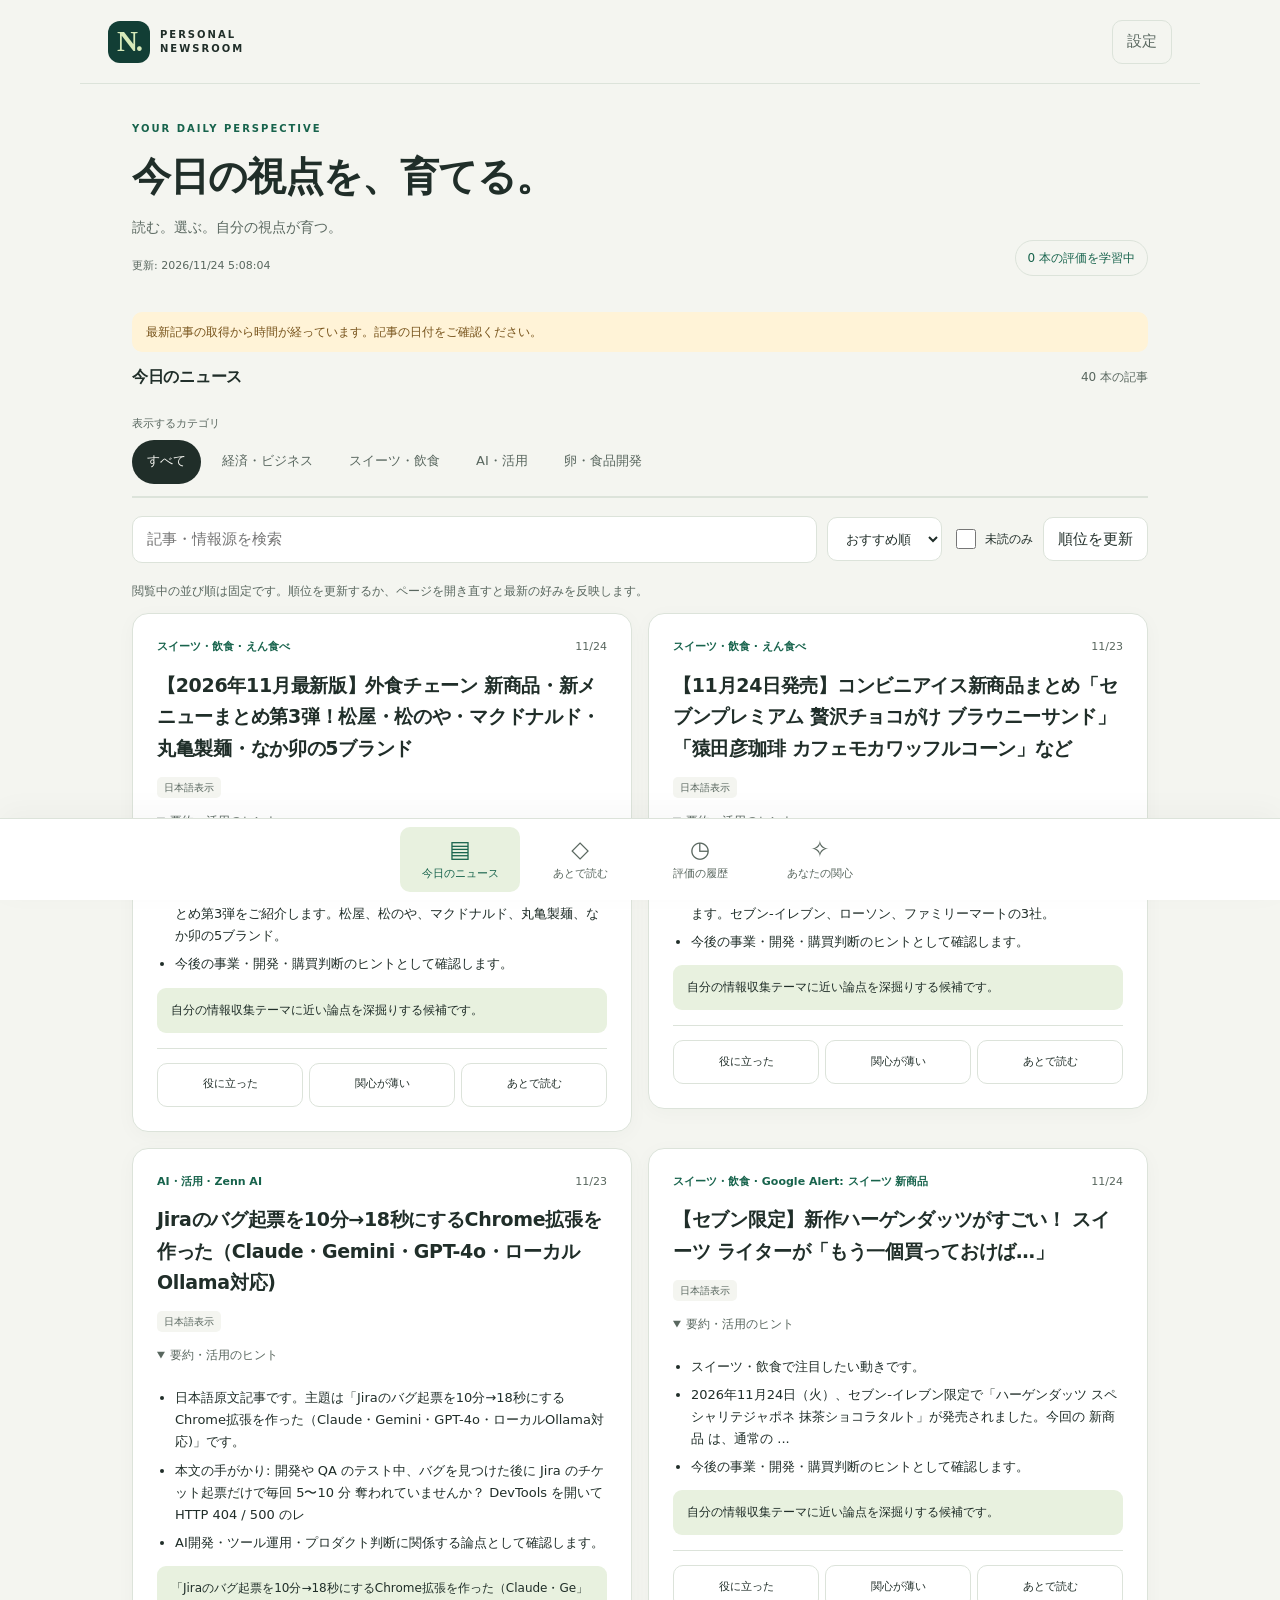
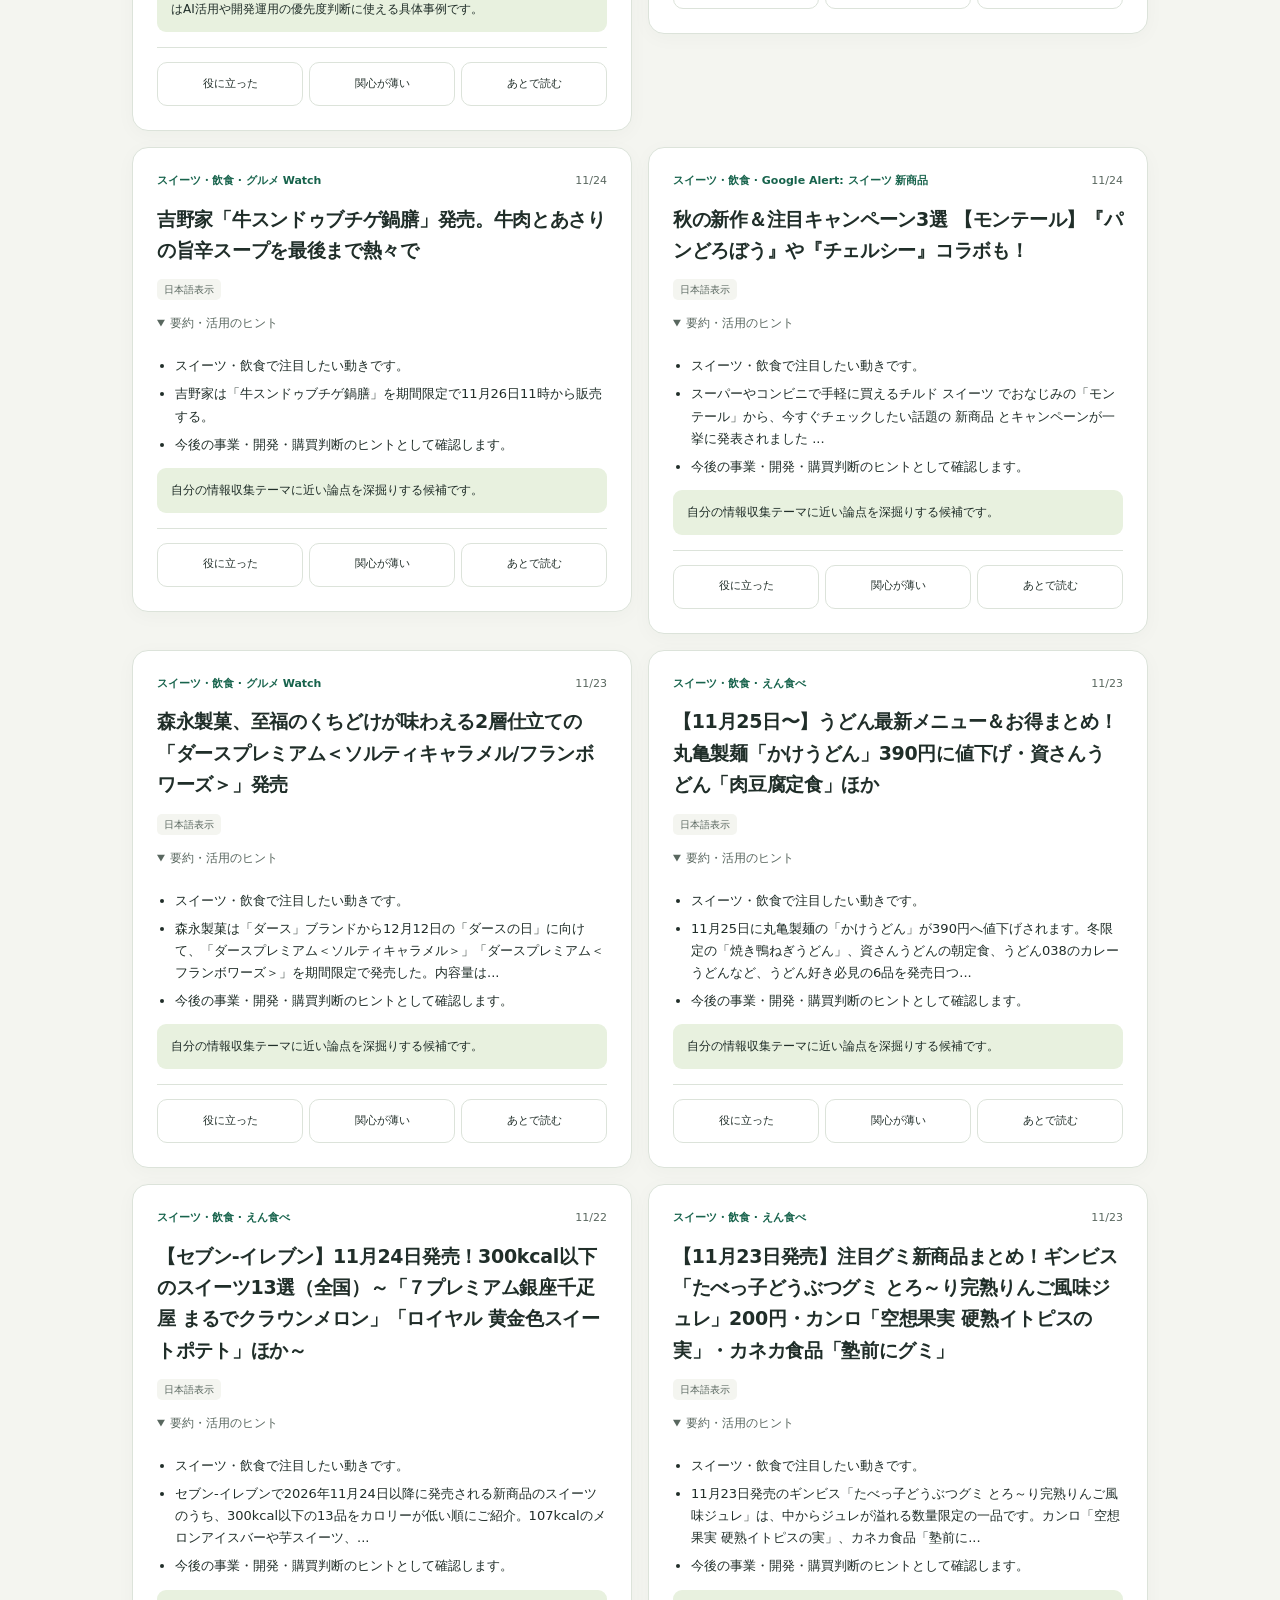
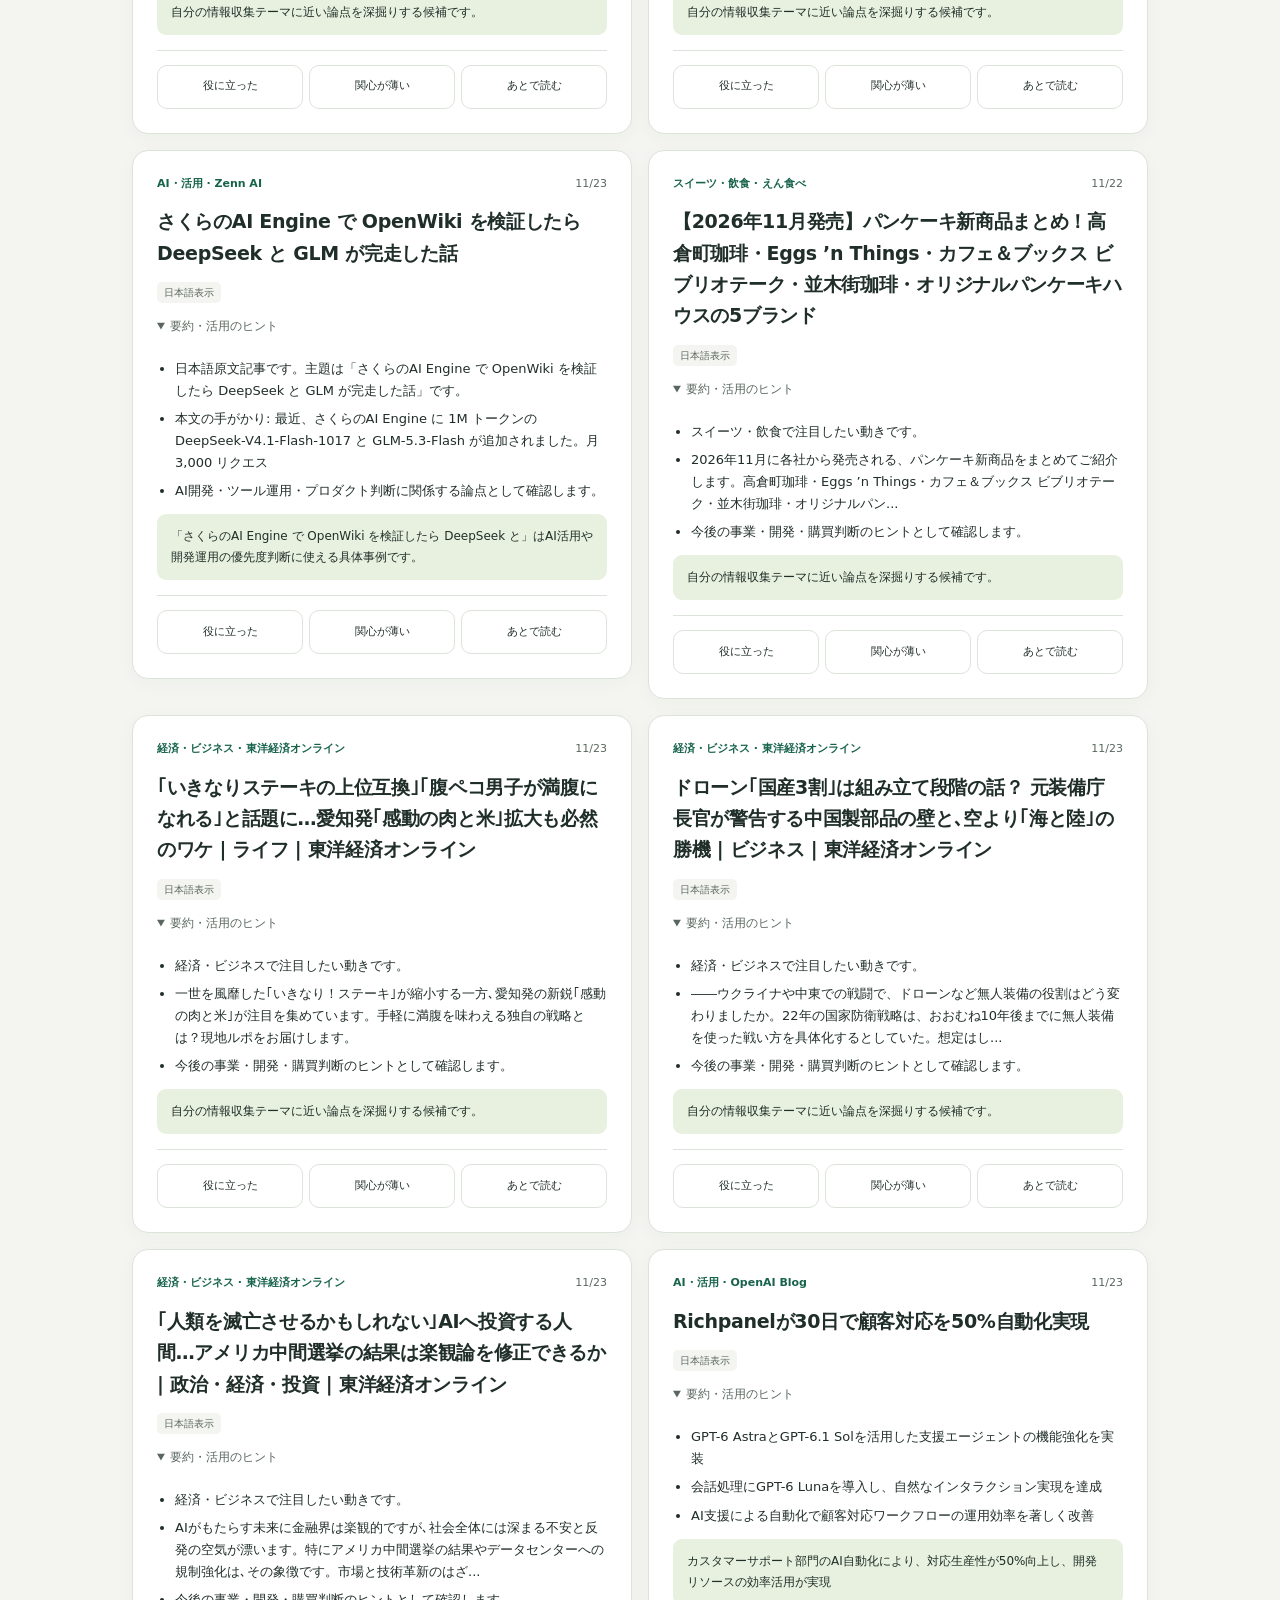
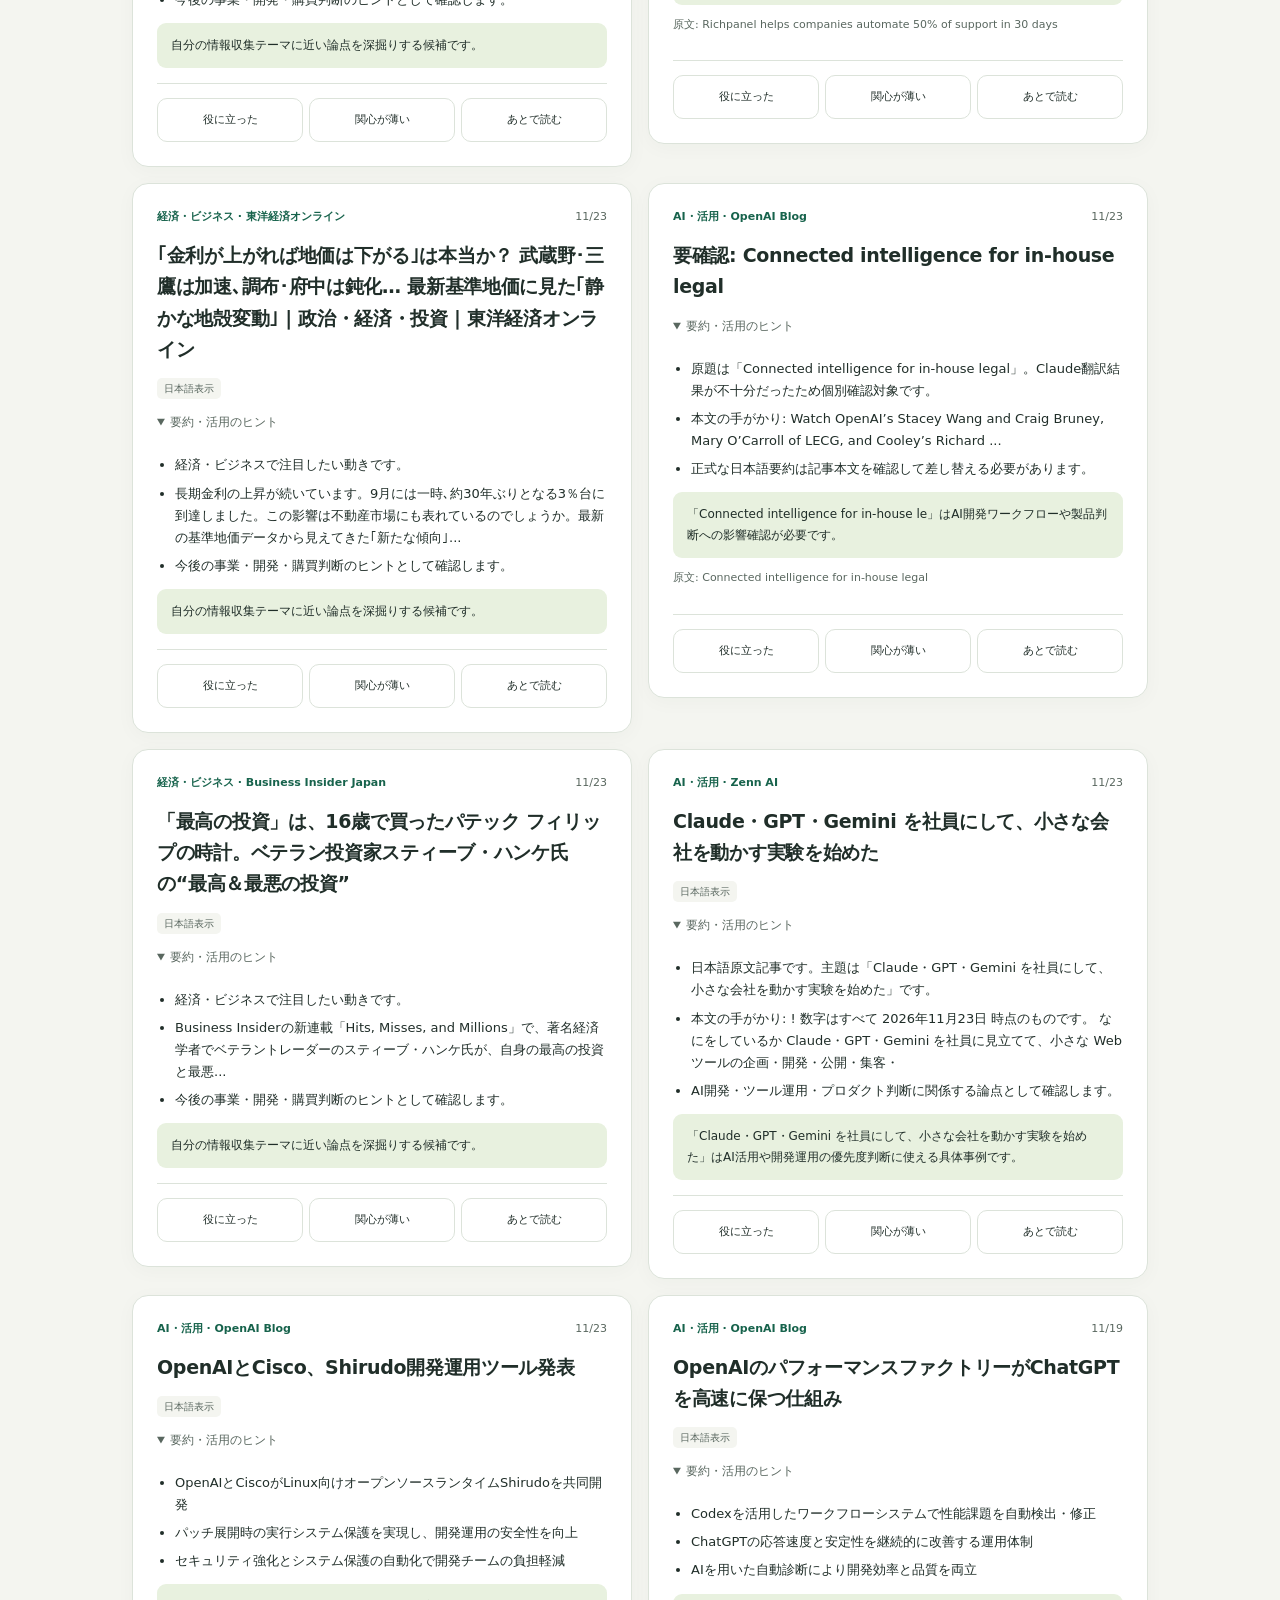
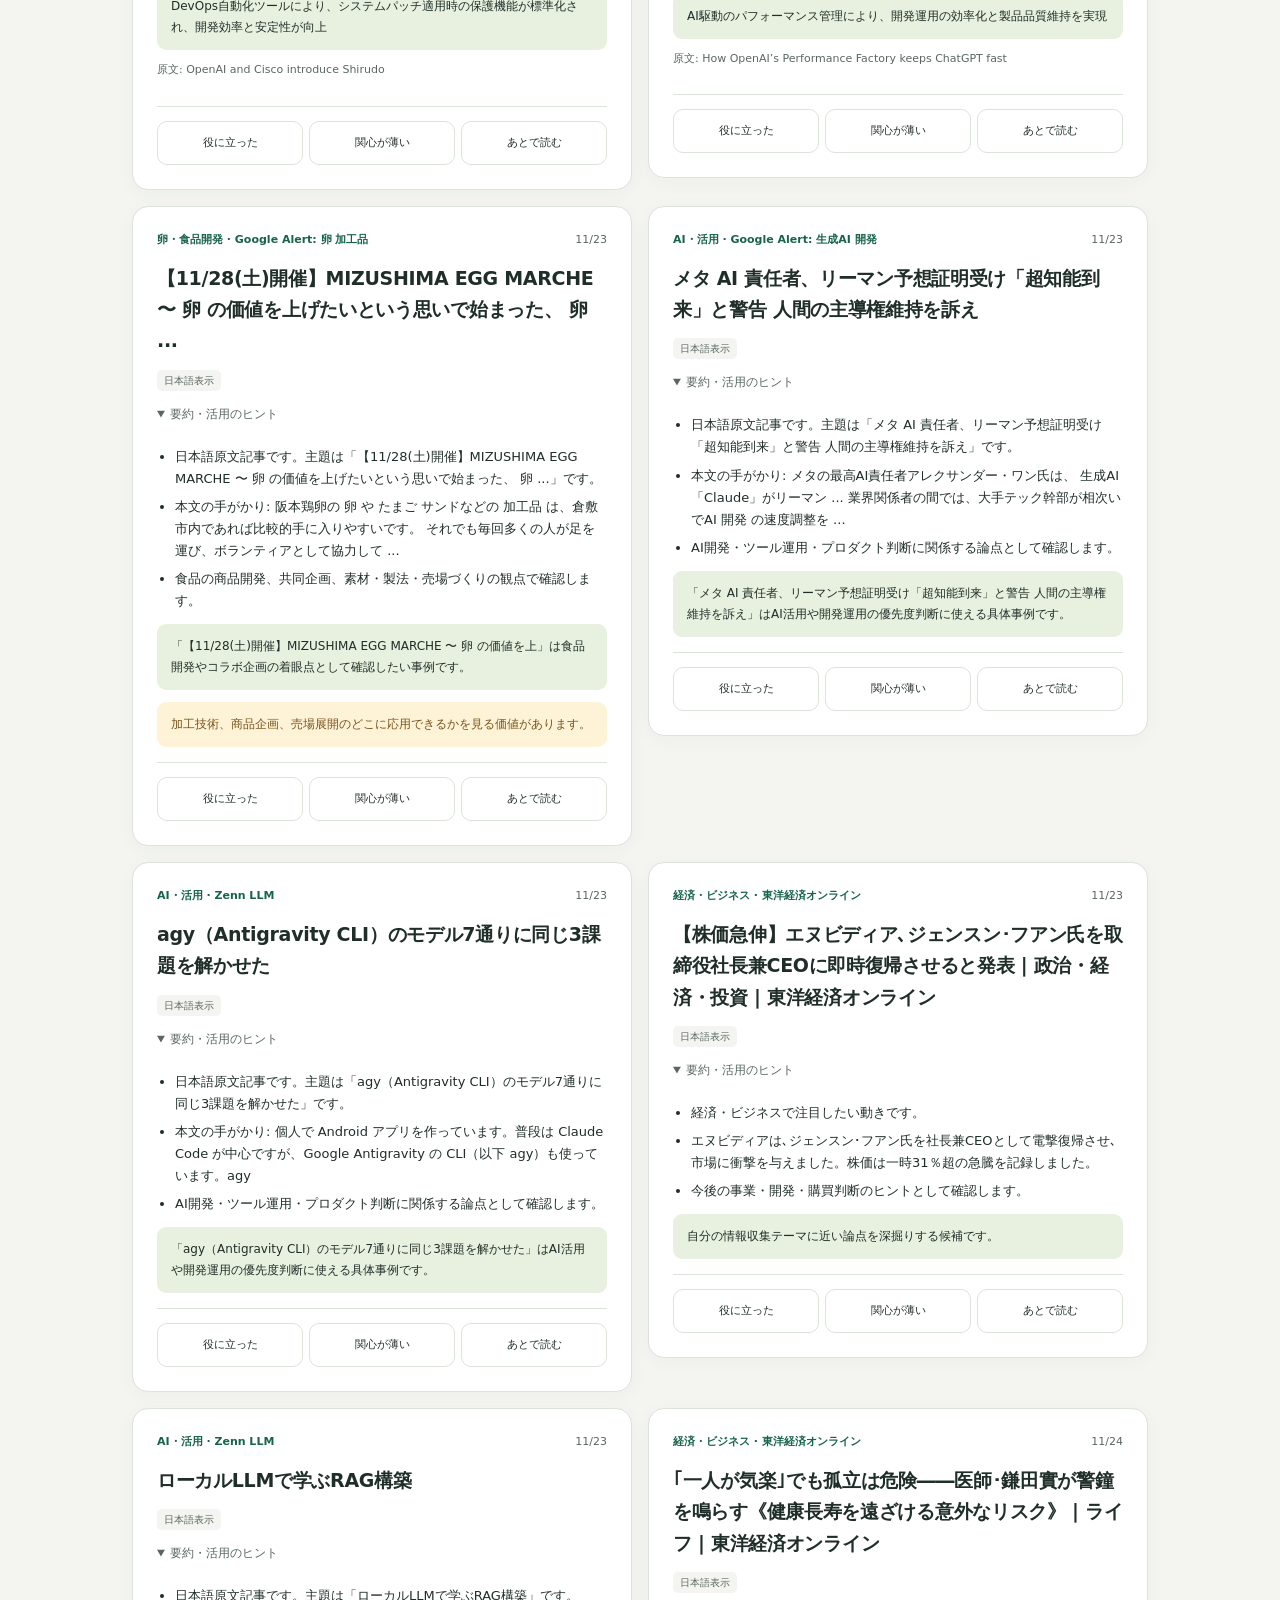
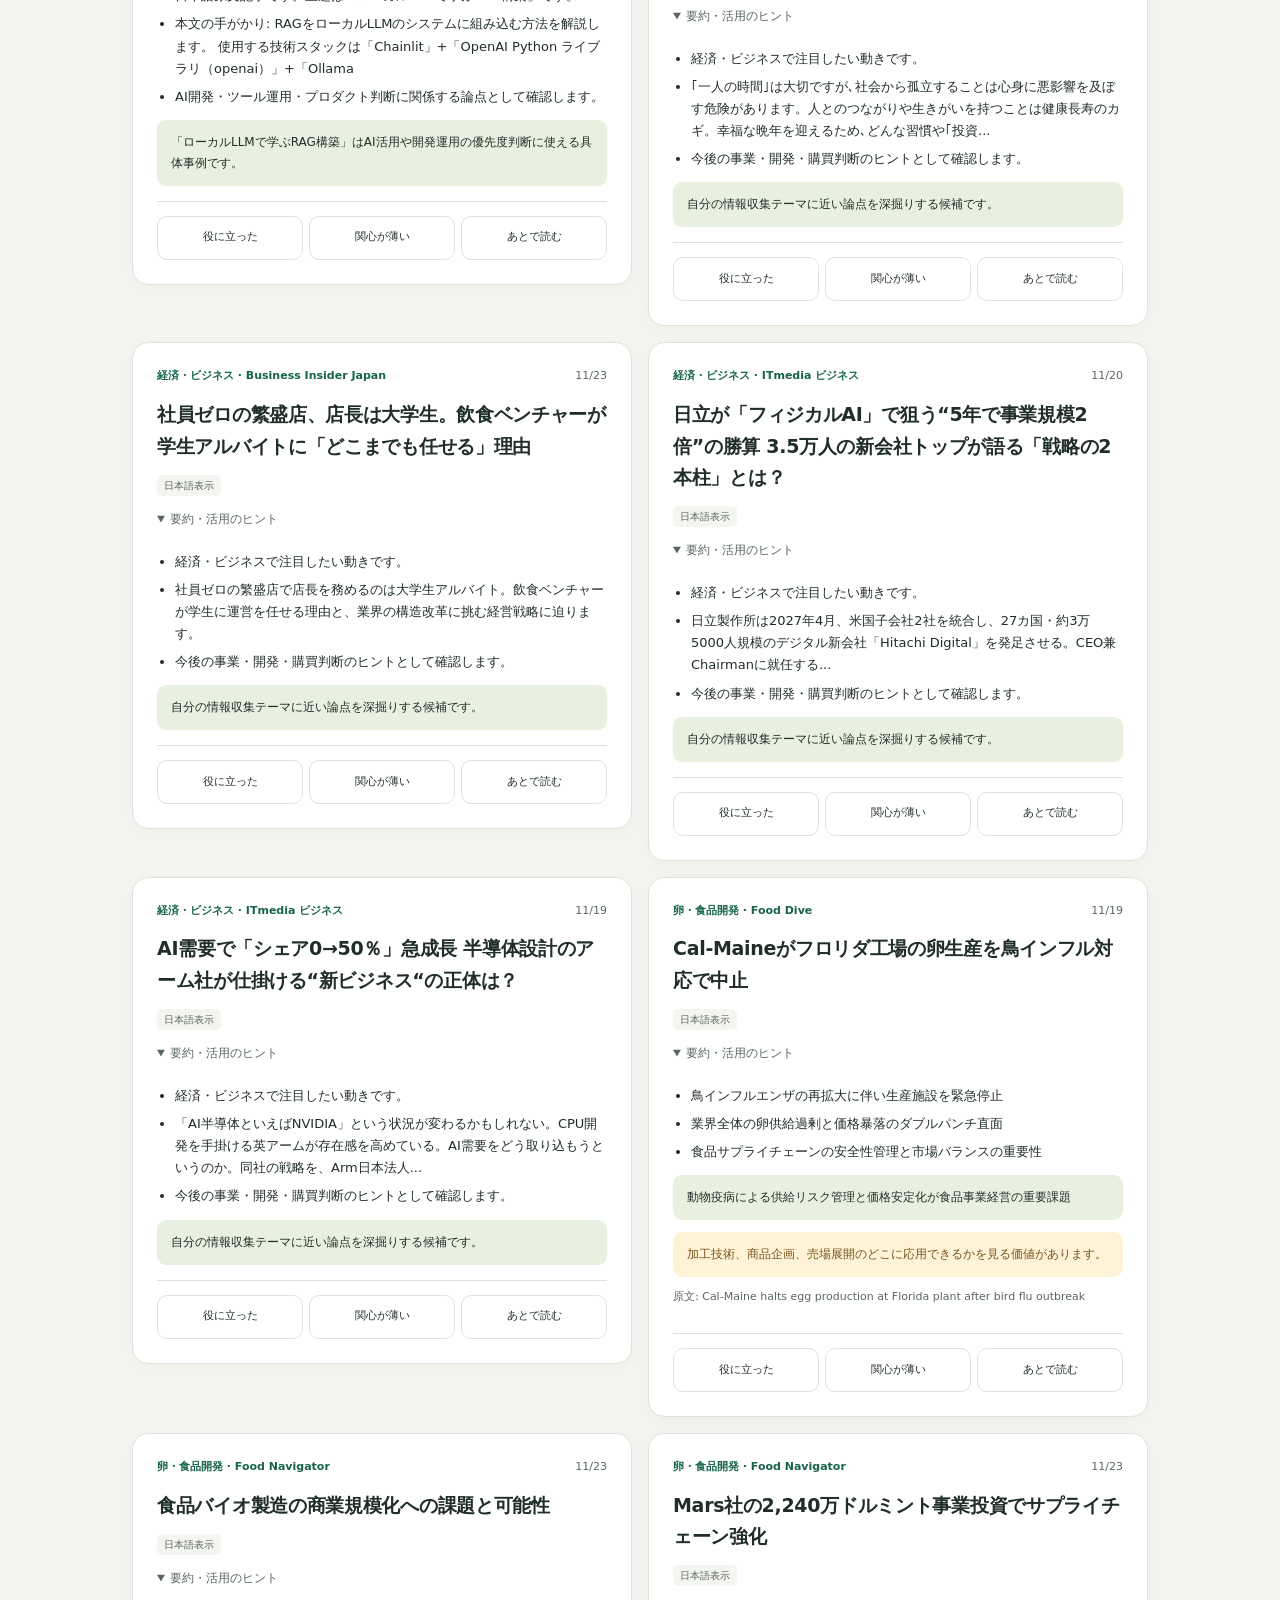
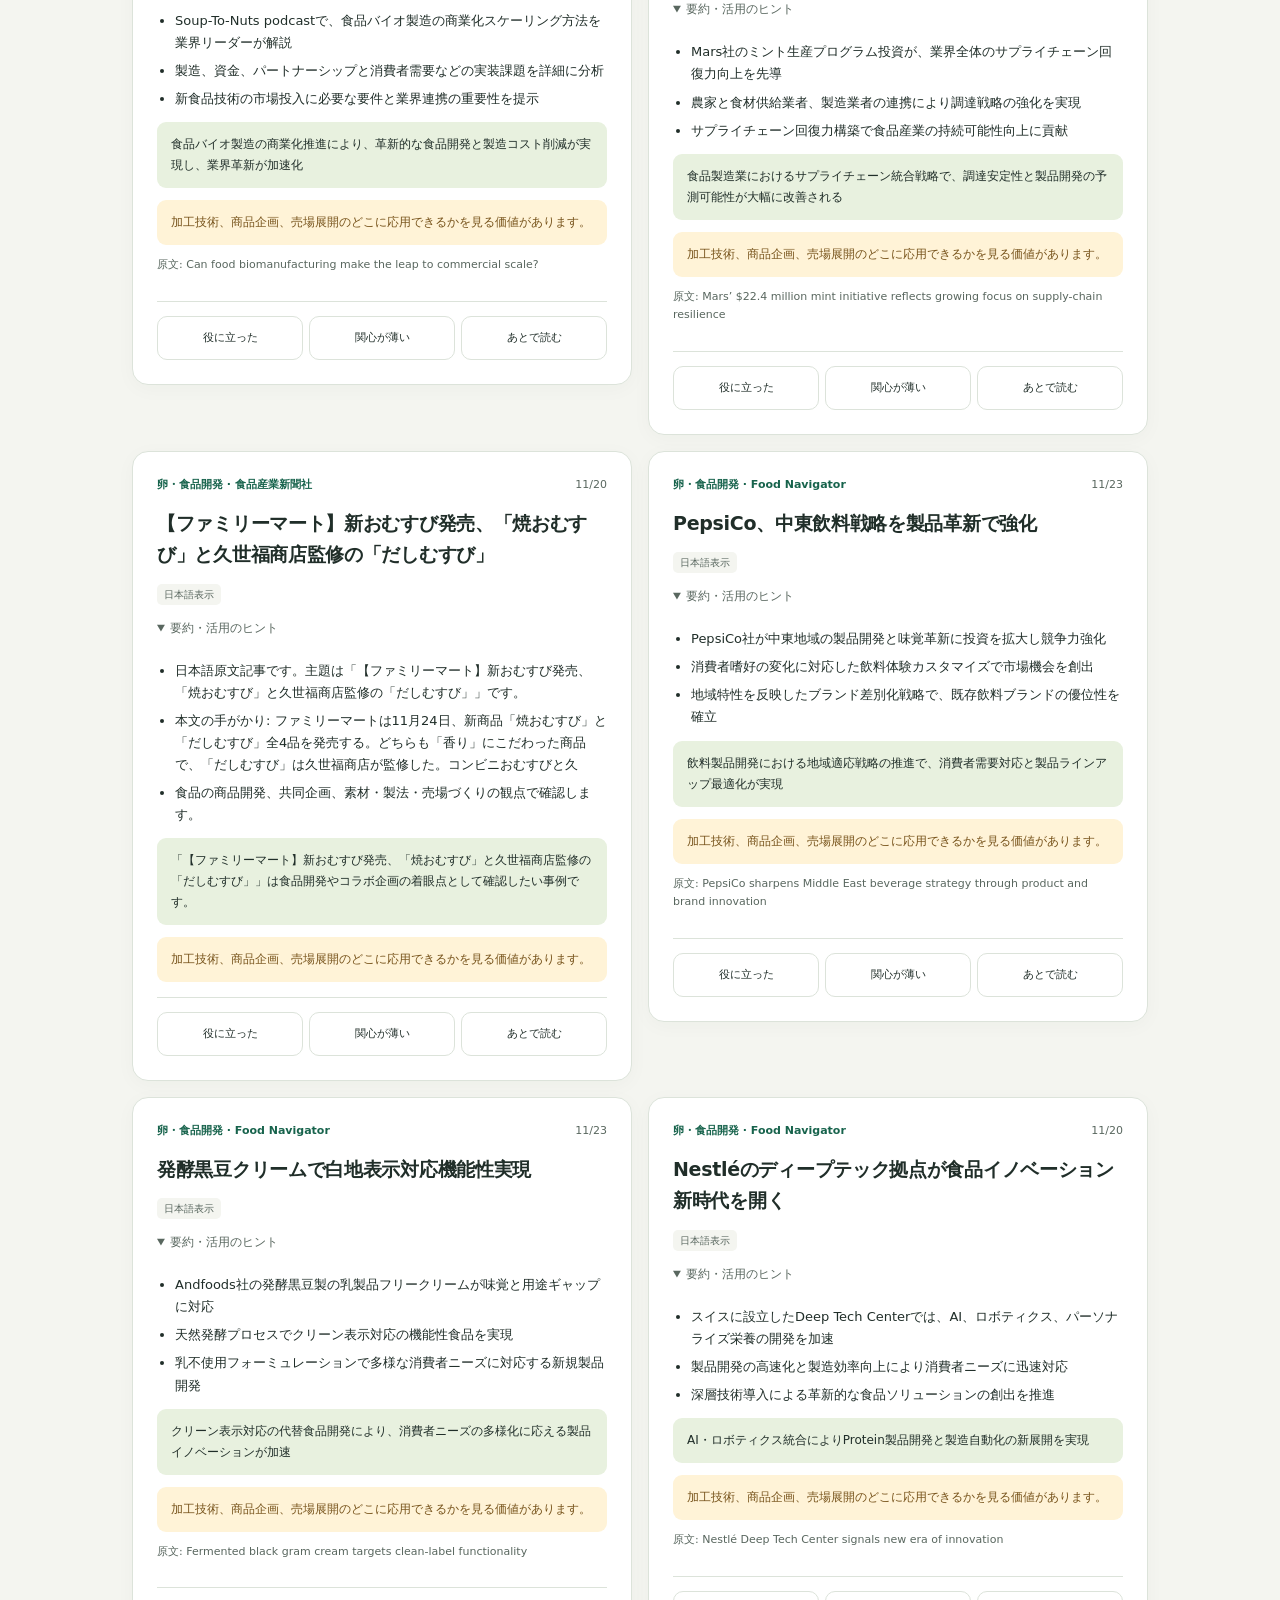
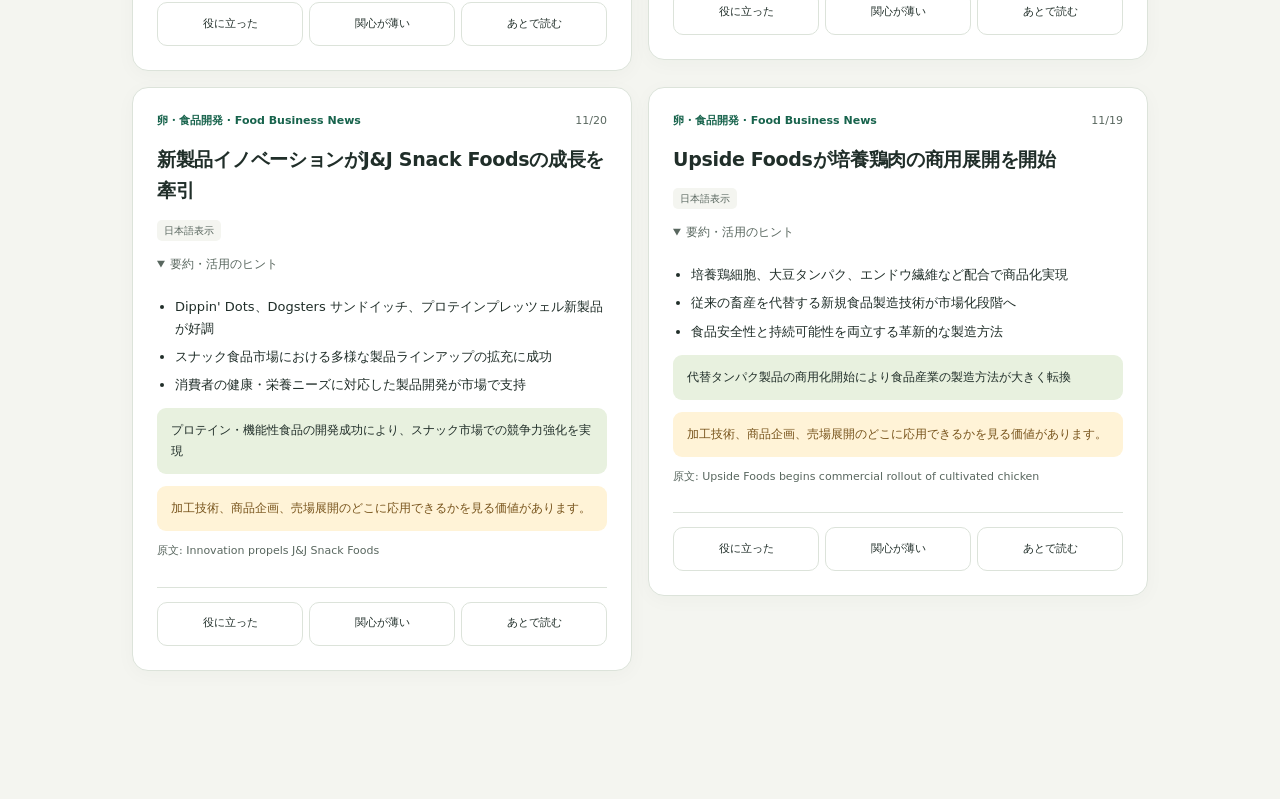
==== commit 950ea18e: "Publish site e1820e92c8604d16a6997f21b141e6648630d6d6" ====
--- a/index.html
+++ b/index.html
@@ -63,7 +63,7 @@
   </dialog>
   <noscript><p>記事の表示にはJavaScriptが必要です。ブラウザでJavaScriptを有効にしてください。</p></noscript>
 
-  <script id="newsData" type="application/json">{"generated_at": "2026-11-23T01:23:14+00:00", "vocabulary": {"business": ["経済", "戦略", "市場"], "food": ["スイーツ", "カフェ", "新商品", "限定", "期間限定", "コンビニ", "メニュー"], "ai_dev": ["プロンプト", "ツール", "ワークフロー", "話題", "ChatGPT", "Claude", "Gemini", "生成AI", "AI", "LLM", "productivity", "workflow", "agent"], "egg": ["商品開発", "製造", "egg", "コラボ", "素材", "製法", "監修"]}, "categories": {"business": "経済・ビジネス", "food": "スイーツ・飲食", "ai_dev": "AI・活用", "egg": "卵・食品開発"}, "articles": [{"id": "6976f2d1dbd43a21", "title": "実は\"手帳だけ\"じゃない『ほぼ日』売上高107億円の裏側…渋谷『深夜食堂』の熱気と糸井重里からバトンを受けた\"第二創業\" | ビジネス | 東洋経済オンライン", "original_title": "実は\"手帳だけ\"じゃない『ほぼ日』売上高107億円の裏側…渋谷『深夜食堂』の熱気と糸井重里からバトンを受けた\"第二創業\" | ビジネス | 東洋経済オンライン", "display_title": "実は\"手帳だけ\"じゃない『ほぼ日』売上高107億円の裏側…渋谷『深夜食堂』の熱気と糸井重里からバトンを受けた\"第二創業\" | ビジネス | 東洋経済オンライン", "translated_title": "実は\"手帳だけ\"じゃない『ほぼ日』売上高107億円の裏側…渋谷『深夜食堂』の熱気と糸井重里からバトンを受けた\"第二創業\" | ビジネス | 東洋経済オンライン", "translated_summary": [], "fallback_title": "", "url": "https://toyokeizai.net/articles/-/964869?utm_source=rss&utm_medium=http&utm_campaign=link_back", "source": "東洋経済オンライン", "source_type": "rss", "source_region": "jp", "category": "business", "category_label": "経済・ビジネス", "published_at": "2026-11-22T21:01:00+00:00", "raw_summary": "｢ほぼ日｣は手帳やウェブサイトだけでなく､多彩な事業で独自の世界観を築いてきました。しかし株式市場からの評価は長らく低迷。そんな中､経営体制の刷新と海外展開を契機に､評価が変わり始めています。第二創…", "summary": ["経済・ビジネスで注目したい動きです。", "｢ほぼ日｣は手帳やウェブサイトだけでなく､多彩な事業で独自の世界観を築いてきました。しかし株式市場からの評価は長らく低迷。そんな中､経営体制の刷新と海外展開を契機に､評価が変わり始...", "今後の事業・開発・購買判断のヒントとして確認します。"], "impact": "自分の情報収集テーマに近い論点を深掘りする候補です。", "egg_insight": "", "score": 63.6, "category_relevance": 1.0, "category_quality_adjustment": 0.0}, {"id": "28d777767322466e", "title": "【SAPIXとジーニアスが明かす】過去問が合格点に届かない！→直前で大逆転する子の共通点､焦る親がやりがちな｢NG介入｣ | キャリア・教育 | 東洋経済オンライン", "original_title": "【SAPIXとジーニアスが明かす】過去問が合格点に届かない！→直前で大逆転する子の共通点､焦る親がやりがちな｢NG介入｣ | キャリア・教育 | 東洋経済オンライン", "display_title": "【SAPIXとジーニアスが明かす】過去問が合格点に届かない！→直前で大逆転する子の共通点､焦る親がやりがちな｢NG介入｣ | キャリア・教育 | 東洋経済オンライン", "translated_title": "【SAPIXとジーニアスが明かす】過去問が合格点に届かない！→直前で大逆転する子の共通点､焦る親がやりがちな｢NG介入｣ | キャリア・教育 | 東洋経済オンライン", "translated_summary": [], "fallback_title": "", "url": "https://toyokeizai.net/articles/-/965378?utm_source=rss&utm_medium=http&utm_campaign=link_back", "source": "東洋経済オンライン", "source_type": "rss", "source_region": "jp", "category": "business", "category_label": "経済・ビジネス", "published_at": "2026-11-23T00:00:00+00:00", "raw_summary": "中学受験を控える11月から12月は､保護者も焦りやすい時期。合格を勝ち取る家庭は､過去問の点数をどう受け止め､志望校を固めているのでしょうか。難関校の合格実績が豊富な中学受験塾のプロたちに､｢直前期…", "summary": ["経済・ビジネスで注目したい動きです。", "中学受験を控える11月から12月は､保護者も焦りやすい時期。合格を勝ち取る家庭は､過去問の点数をどう受け止め､志望校を固めているのでしょうか。難関校の合格実績が豊富な中学受験塾のプ...", "今後の事業・開発・購買判断のヒントとして確認します。"], "impact": "自分の情報収集テーマに近い論点を深掘りする候補です。", "egg_insight": "", "score": 50.3, "category_relevance": 1.0, "category_quality_adjustment": 0.0}, {"id": "8a6d26bf3679ebcd", "title": "NHK紅白｢知らない人ばかり｣｢ヒット曲あったっけ？｣ 今年も出場者に賛否…《昔はよかった論争》が起こる意外な理由 | ライフ | 東洋経済オンライン", "original_title": "NHK紅白｢知らない人ばかり｣｢ヒット曲あったっけ？｣ 今年も出場者に賛否…《昔はよかった論争》が起こる意外な理由 | ライフ | 東洋経済オンライン", "display_title": "NHK紅白｢知らない人ばかり｣｢ヒット曲あったっけ？｣ 今年も出場者に賛否…《昔はよかった論争》が起こる意外な理由 | ライフ | 東洋経済オンライン", "translated_title": "NHK紅白｢知らない人ばかり｣｢ヒット曲あったっけ？｣ 今年も出場者に賛否…《昔はよかった論争》が起こる意外な理由 | ライフ | 東洋経済オンライン", "translated_summary": [], "fallback_title": "", "url": "https://toyokeizai.net/articles/-/965517?utm_source=rss&utm_medium=http&utm_campaign=link_back", "source": "東洋経済オンライン", "source_type": "rss", "source_region": "jp", "category": "business", "category_label": "経済・ビジネス", "published_at": "2026-11-22T23:30:00+00:00", "raw_summary": "毎年のように｢昔の紅白はよかった｣｢知らない人ばかり｣と賛否両論が巻き起こるNHK紅白歌合戦。その背景にあるのは､世代や情報環境の変化だけでなく､普段見慣れた\"顔ぶれ\"の違いが深く関係していました。", "summary": ["経済・ビジネスで注目したい動きです。", "毎年のように｢昔の紅白はよかった｣｢知らない人ばかり｣と賛否両論が巻き起こるNHK紅白歌合戦。その背景にあるのは､世代や情報環境の変化だけでなく､普段見慣れた\"顔ぶれ\"の違いが深く...", "今後の事業・開発・購買判断のヒントとして確認します。"], "impact": "自分の情報収集テーマに近い論点を深掘りする候補です。", "egg_insight": "", "score": 50.2, "category_relevance": 1.0, "category_quality_adjustment": 0.0}, {"id": "9bc1a43f64ec2072", "title": "「仮眠中は友人に店を任せた」…フルタイムの本業と「週3日営業のワインバー」を両立させた42歳女性の戦略", "original_title": "「仮眠中は友人に店を任せた」…フルタイムの本業と「週3日営業のワインバー」を両立させた42歳女性の戦略", "display_title": "「仮眠中は友人に店を任せた」…フルタイムの本業と「週3日営業のワインバー」を両立させた42歳女性の戦略", "translated_title": "「仮眠中は友人に店を任せた」…フルタイムの本業と「週3日営業のワインバー」を両立させた42歳女性の戦略", "translated_summary": [], "fallback_title": "", "url": "https://www.businessinsider.jp/article/2611-run-business-while-working-full-time-director-job-best-advice/", "source": "Business Insider Japan", "source_type": "rss", "source_region": "jp", "category": "business", "category_label": "経済・ビジネス", "published_at": "2026-11-22T23:30:00+00:00", "raw_summary": "フルタイムの仕事をしながら、夢だった本とワインのバーを立ち上げた女性が、2つの仕事を両立させた方法を語ります。", "summary": ["経済・ビジネスで注目したい動きです。", "フルタイムの仕事をしながら、夢だった本とワインのバーを立ち上げた女性が、2つの仕事を両立させた方法を語ります。", "今後の事業・開発・購買判断のヒントとして確認します。"], "impact": "自分の情報収集テーマに近い論点を深掘りする候補です。", "egg_insight": "", "score": 50.2, "category_relevance": 1.0, "category_quality_adjustment": 0.0}, {"id": "ee867c8dfbf1467a", "title": "｢米中AI｣に規模では勝てない日本の《職人技》という活路…日本はAI時代に\"ウォークマン\"を再び生み出せるか | ビジネス | 東洋経済オンライン", "original_title": "｢米中AI｣に規模では勝てない日本の《職人技》という活路…日本はAI時代に\"ウォークマン\"を再び生み出せるか | ビジネス | 東洋経済オンライン", "display_title": "｢米中AI｣に規模では勝てない日本の《職人技》という活路…日本はAI時代に\"ウォークマン\"を再び生み出せるか | ビジネス | 東洋経済オンライン", "translated_title": "｢米中AI｣に規模では勝てない日本の《職人技》という活路…日本はAI時代に\"ウォークマン\"を再び生み出せるか | ビジネス | 東洋経済オンライン", "translated_summary": [], "fallback_title": "", "url": "https://toyokeizai.net/articles/-/961673?utm_source=rss&utm_medium=http&utm_campaign=link_back", "source": "東洋経済オンライン", "source_type": "rss", "source_region": "jp", "category": "business", "category_label": "経済・ビジネス", "published_at": "2026-11-22T23:00:00+00:00", "raw_summary": "AI分野でアメリカや中国に後れを取っていると言われる日本。しかし世界との差は本当に絶望的なのでしょうか？ ｢規模｣と｢職人技｣の2つのゲームという視点で見ると､日本ならではの勝機が見えてきます。AI…", "summary": ["経済・ビジネスで注目したい動きです。", "AI分野でアメリカや中国に後れを取っていると言われる日本。しかし世界との差は本当に絶望的なのでしょうか？ ｢規模｣と｢職人技｣の2つのゲームという視点で見ると､日本ならではの勝機が...", "今後の事業・開発・購買判断のヒントとして確認します。"], "impact": "自分の情報収集テーマに近い論点を深掘りする候補です。", "egg_insight": "", "score": 50.1, "category_relevance": 1.0, "category_quality_adjustment": 0.0}, {"id": "e6764edff621f6fe", "title": "｢ユニクロ服にさらにお金をかける！？｣ 若者､推し活勢､インバウンド客も注目《700円からの刺繍》が映す\"消費の変化\" | ビジネス | 東洋経済オンライン", "original_title": "｢ユニクロ服にさらにお金をかける！？｣ 若者､推し活勢､インバウンド客も注目《700円からの刺繍》が映す\"消費の変化\" | ビジネス | 東洋経済オンライン", "display_title": "｢ユニクロ服にさらにお金をかける！？｣ 若者､推し活勢､インバウンド客も注目《700円からの刺繍》が映す\"消費の変化\" | ビジネス | 東洋経済オンライン", "translated_title": "｢ユニクロ服にさらにお金をかける！？｣ 若者､推し活勢､インバウンド客も注目《700円からの刺繍》が映す\"消費の変化\" | ビジネス | 東洋経済オンライン", "translated_summary": [], "fallback_title": "", "url": "https://toyokeizai.net/articles/-/965340?utm_source=rss&utm_medium=http&utm_campaign=link_back", "source": "東洋経済オンライン", "source_type": "rss", "source_region": "jp", "category": "business", "category_label": "経済・ビジネス", "published_at": "2026-11-22T22:30:00+00:00", "raw_summary": "ユニクロの服に刺繍を加えるサービスが､若者や外国人観光客､推し活勢からも支持を集めています。", "summary": ["経済・ビジネスで注目したい動きです。", "ユニクロの服に刺繍を加えるサービスが､若者や外国人観光客､推し活勢からも支持を集めています。", "今後の事業・開発・購買判断のヒントとして確認します。"], "impact": "自分の情報収集テーマに近い論点を深掘りする候補です。", "egg_insight": "", "score": 49.9, "category_relevance": 1.0, "category_quality_adjustment": 0.0}, {"id": "b4b0f60b44590ef4", "title": "熱海の｢週末木こり｣18人中､地元出身はたった1人…SEや保健師など本業を持つ人が､｢森の手入れ｣を副業として続けるワケ | ライフ | 東洋経済オンライン", "original_title": "熱海の｢週末木こり｣18人中､地元出身はたった1人…SEや保健師など本業を持つ人が､｢森の手入れ｣を副業として続けるワケ | ライフ | 東洋経済オンライン", "display_title": "熱海の｢週末木こり｣18人中､地元出身はたった1人…SEや保健師など本業を持つ人が､｢森の手入れ｣を副業として続けるワケ | ライフ | 東洋経済オンライン", "translated_title": "熱海の｢週末木こり｣18人中､地元出身はたった1人…SEや保健師など本業を持つ人が､｢森の手入れ｣を副業として続けるワケ | ライフ | 東洋経済オンライン", "translated_summary": [], "fallback_title": "", "url": "https://toyokeizai.net/articles/-/964789?utm_source=rss&utm_medium=http&utm_campaign=link_back", "source": "東洋経済オンライン", "source_type": "rss", "source_region": "jp", "category": "business", "category_label": "経済・ビジネス", "published_at": "2026-11-22T22:15:00+00:00", "raw_summary": "東京と熱海の二拠点生活を経て､熱海への移住を決断した能勢友歌さんが団長を務める｢NPO法人熱海キコリーズ｣。多様な本業を持つ18人が｢副業木こり｣として森を守り､地域へ貢献する独自の活動とは。利益優…", "summary": ["経済・ビジネスで注目したい動きです。", "東京と熱海の二拠点生活を経て､熱海への移住を決断した能勢友歌さんが団長を務める｢NPO法人熱海キコリーズ｣。多様な本業を持つ18人が｢副業木こり｣として森を守り､地域へ貢献する独自...", "今後の事業・開発・購買判断のヒントとして確認します。"], "impact": "自分の情報収集テーマに近い論点を深掘りする候補です。", "egg_insight": "", "score": 49.9, "category_relevance": 1.0, "category_quality_adjustment": 0.0}, {"id": "577686a18c20bb6d", "title": "ジェンスン・フアン退任後もロボット関連スタートアップへの支援は継続…エヌビディアが投資先に直接伝達", "original_title": "ジェンスン・フアン退任後もロボット関連スタートアップへの支援は継続…エヌビディアが投資先に直接伝達", "display_title": "ジェンスン・フアン退任後もロボット関連スタートアップへの支援は継続…エヌビディアが投資先に直接伝達", "translated_title": "ジェンスン・フアン退任後もロボット関連スタートアップへの支援は継続…エヌビディアが投資先に直接伝達", "translated_summary": [], "fallback_title": "", "url": "https://www.businessinsider.jp/article/2611-nvidia-robotics-startup-investment/", "source": "Business Insider Japan", "source_type": "rss", "source_region": "jp", "category": "business", "category_label": "経済・ビジネス", "published_at": "2026-11-22T21:45:00+00:00", "raw_summary": "ジェンスン・フアン氏のCEO退任後、エヌビディアの投資戦略をめぐる疑問が浮上する中で、同社はロボティクスのスタートアップ企業に支援を継続することを伝え、安心させようとしました。", "summary": ["経済・ビジネスで注目したい動きです。", "ジェンスン・フアン氏のCEO退任後、エヌビディアの投資戦略をめぐる疑問が浮上する中で、同社はロボティクスのスタートアップ企業に支援を継続することを伝え、安心させようとしました。", "今後の事業・開発・購買判断のヒントとして確認します。"], "impact": "自分の情報収集テーマに近い論点を深掘りする候補です。", "egg_insight": "", "score": 49.8, "category_relevance": 1.0, "category_quality_adjustment": 0.0}, {"id": "6ac14efbe8f72273", "title": "日立が「フィジカルAI」で狙う“5年で事業規模2倍”の勝算 3.5万人の新会社トップが語る「戦略の2本柱」とは？", "original_title": "日立が「フィジカルAI」で狙う“5年で事業規模2倍”の勝算 3.5万人の新会社トップが語る「戦略の2本柱」とは？", "display_title": "日立が「フィジカルAI」で狙う“5年で事業規模2倍”の勝算 3.5万人の新会社トップが語る「戦略の2本柱」とは？", "translated_title": "日立が「フィジカルAI」で狙う“5年で事業規模2倍”の勝算 3.5万人の新会社トップが語る「戦略の2本柱」とは？", "translated_summary": [], "fallback_title": "", "url": "https://www.itmedia.co.jp/business/articles/2611/20/news024.html", "source": "ITmedia ビジネス", "source_type": "rss", "source_region": "jp", "category": "business", "category_label": "経済・ビジネス", "published_at": "2026-11-20T02:15:00+00:00", "raw_summary": "日立製作所は2027年4月、米国子会社2社を統合し、27カ国・約3万5000人規模のデジタル新会社「Hitachi Digital」を発足させる。CEO兼Chairmanに就任するアナンド・ビルジェ氏が取材に応じ、今後5年で事業規模2倍を見据える戦略を語った。現場に入る精鋭チーム「FDE」を1年で3000人へ3倍増させ、売上の9割を占める上位200～300社への集中でフィジカルAIの覇権を狙う。", "summary": ["経済・ビジネスで注目したい動きです。", "日立製作所は2027年4月、米国子会社2社を統合し、27カ国・約3万5000人規模のデジタル新会社「Hitachi Digital」を発足させる。CEO兼Chairmanに就任する...", "今後の事業・開発・購買判断のヒントとして確認します。"], "impact": "自分の情報収集テーマに近い論点を深掘りする候補です。", "egg_insight": "", "score": 49.0, "category_relevance": 1.0, "category_quality_adjustment": 0.0}, {"id": "e42d2e9fa8db455b", "title": "AI需要で「シェア0→50％」急成長 半導体設計のアーム社が仕掛ける“新ビジネス“の正体は？", "original_title": "AI需要で「シェア0→50％」急成長 半導体設計のアーム社が仕掛ける“新ビジネス“の正体は？", "display_title": "AI需要で「シェア0→50％」急成長 半導体設計のアーム社が仕掛ける“新ビジネス“の正体は？", "translated_title": "AI需要で「シェア0→50％」急成長 半導体設計のアーム社が仕掛ける“新ビジネス“の正体は？", "translated_summary": [], "fallback_title": "", "url": "https://www.itmedia.co.jp/business/articles/2611/20/news041.html", "source": "ITmedia ビジネス", "source_type": "rss", "source_region": "jp", "category": "business", "category_label": "経済・ビジネス", "published_at": "2026-11-19T22:00:00+00:00", "raw_summary": "「AI半導体といえばNVIDIA」という状況が変わるかもしれない。CPU開発を手掛ける英アームが存在感を高めている。AI需要をどう取り込もうというのか。同社の戦略を、Arm日本法人の横山崇幸社長が語った。", "summary": ["経済・ビジネスで注目したい動きです。", "「AI半導体といえばNVIDIA」という状況が変わるかもしれない。CPU開発を手掛ける英アームが存在感を高めている。AI需要をどう取り込もうというのか。同社の戦略を、Arm日本法人...", "今後の事業・開発・購買判断のヒントとして確認します。"], "impact": "自分の情報収集テーマに近い論点を深掘りする候補です。", "egg_insight": "", "score": 48.5, "category_relevance": 1.0, "category_quality_adjustment": 0.0}, {"id": "eab0ff871b65d3e9", "title": "Perplexity による AI モデルの評価基準", "original_title": "Perplexity and Intelligence", "display_title": "Perplexity による AI モデルの評価基準", "translated_title": "Perplexity による AI モデルの評価基準", "translated_summary": ["Perplexity がAIモデルの進展を測定する方法を説明", "開発者が新興機能を評価する統一アプローチの構築を支援", "モデルの性能比較と改善を客観的に判断できる"], "fallback_title": "", "url": "https://openai.com/index/perplexity-and-intelligence", "source": "OpenAI Blog", "source_type": "rss", "source_region": "jp", "category": "ai_dev", "category_label": "AI・活用", "published_at": "2026-11-22T00:00:00+00:00", "raw_summary": "How perplexity measures progress in AI models, and why it could help developers establish a shared approach to evaluating emerging capabilities.", "summary": ["Perplexity がAIモデルの進展を測定する方法を説明", "開発者が新興機能を評価する統一アプローチの構築を支援", "モデルの性能比較と改善を客観的に判断できる"], "impact": "開発者が共通の評価指標を持つことで、AI活用の際の信頼性向上と最適なモデル選択が可能になる", "egg_insight": "", "score": 64.6, "category_relevance": 1.0, "category_quality_adjustment": 0.175}, {"id": "9010e9cbe1df26f0", "title": "OrcaRouter、Alibabaの最新フラッグシップモデル「Qwen4 Max」のAPI提供を開始 | ACROFAN", "original_title": "OrcaRouter、Alibabaの最新フラッグシップモデル「Qwen4 Max」のAPI提供を開始 | ACROFAN", "display_title": "OrcaRouter、Alibabaの最新フラッグシップモデル「Qwen4 Max」のAPI提供を開始 | ACROFAN", "translated_title": "OrcaRouter、Alibabaの最新フラッグシップモデル「Qwen4 Max」のAPI提供を開始 | ACROFAN", "translated_summary": ["日本語原文記事です。主題は「OrcaRouter、Alibabaの最新フラッグシップモデル「Qwen4 Max」のAPI提供を開始 | ACROFAN」です。", "本文の手がかり: 開発 の背景. 生成AI の活用が広がるなか、企業や 開発 者は最新のフラッグシップモデルをいち早く試し、自社のワークフローに組み込むことを求めています。特に&nbsp;...", "AI開発・ツール運用・プロダクト判断に関係する論点として確認します。"], "fallback_title": "", "url": "https://www.google.com/url?rct=j&sa=t&url=https://jp.acrofan.com/detail.php%3Fnumber%3D133856&ct=ga&cd=CAIyHGFkNTY4NGUzNjc1ZGMxMjY6Y28uanA6amE6SlA&usg=AOvVaw1Mkq3PXR8NSIzAXHkyPVNB", "source": "Google Alert: 生成AI 開発", "source_type": "google_alert", "source_region": "jp", "category": "ai_dev", "category_label": "AI・活用", "published_at": "2026-11-22T13:15:47+00:00", "raw_summary": "開発 の背景. 生成AI の活用が広がるなか、企業や 開発 者は最新のフラッグシップモデルをいち早く試し、自社のワークフローに組み込むことを求めています。特に&nbsp;...", "summary": ["日本語原文記事です。主題は「OrcaRouter、Alibabaの最新フラッグシップモデル「Qwen4 Max」のAPI提供を開始 | ACROFAN」です。", "本文の手がかり: 開発 の背景. 生成AI の活用が広がるなか、企業や 開発 者は最新のフラッグシップモデルをいち早く試し、自社のワークフローに組み込むことを求めています。特に&nbsp;...", "AI開発・ツール運用・プロダクト判断に関係する論点として確認します。"], "impact": "「OrcaRouter、Alibabaの最新フラッグシップモデル「Qwen4 Max」」はAI活用や開発運用の優先度判断に使える具体事例です。", "egg_insight": "", "score": 61.7, "category_relevance": 1.0, "category_quality_adjustment": 0.105}, {"id": "f86b76b3c863b8b7", "title": "OpenAIのパフォーマンスファクトリーがChatGPTを高速に保つ仕組み", "original_title": "How OpenAI’s Performance Factory keeps ChatGPT fast", "display_title": "OpenAIのパフォーマンスファクトリーがChatGPTを高速に保つ仕組み", "translated_title": "OpenAIのパフォーマンスファクトリーがChatGPTを高速に保つ仕組み", "translated_summary": ["Codexを活用したワークフローシステムで性能課題を自動検出・修正", "ChatGPTの応答速度と安定性を継続的に改善する運用体制", "AIを用いた自動診断により開発効率と品質を両立"], "fallback_title": "", "url": "https://openai.com/index/how-openai-performance-factory-keeps-chatgpt-fast", "source": "OpenAI Blog", "source_type": "rss", "source_region": "jp", "category": "ai_dev", "category_label": "AI・活用", "published_at": "2026-11-19T08:00:00+00:00", "raw_summary": "Learn how OpenAI built the Performance Factory, a system of Codex-powered workflows that finds and fixes performance issues to help keep ChatGPT fast.", "summary": ["Codexを活用したワークフローシステムで性能課題を自動検出・修正", "ChatGPTの応答速度と安定性を継続的に改善する運用体制", "AIを用いた自動診断により開発効率と品質を両立"], "impact": "AI駆動のパフォーマンス管理により、開発運用の効率化と製品品質維持を実現", "egg_insight": "", "score": 60.9, "category_relevance": 1.0, "category_quality_adjustment": 0.105}, {"id": "f82c23dffe3b0a19", "title": "AIはなぜ「確率の計算」だけで会話や創造、深い推論までできるのか？—基礎から紐解くLLMの仕組みと進化", "original_title": "AIはなぜ「確率の計算」だけで会話や創造、深い推論までできるのか？—基礎から紐解くLLMの仕組みと進化", "display_title": "AIはなぜ「確率の計算」だけで会話や創造、深い推論までできるのか？—基礎から紐解くLLMの仕組みと進化", "translated_title": "AIはなぜ「確率の計算」だけで会話や創造、深い推論までできるのか？—基礎から紐解くLLMの仕組みと進化", "translated_summary": ["日本語原文記事です。主題は「AIはなぜ「確率の計算」だけで会話や創造、深い推論までできるのか？—基礎から紐解くLLMの仕組みと進化」です。", "本文の手がかり: AIはなぜ「確率の計算」だけで会話や創造、深い推論までできるのか？——基礎から紐解くLLMの仕組みと進化 「ChatGPTなどの生成AIは、結局のところ『次に来る言葉を確率で予測し", "AI開発・ツール運用・プロダクト判断に関係する論点として確認します。"], "fallback_title": "", "url": "https://zenn.dev/da39nbv3/articles/43d36d338629a0", "source": "Zenn LLM", "source_type": "rss", "source_region": "jp", "category": "ai_dev", "category_label": "AI・活用", "published_at": "2026-11-22T09:09:38+00:00", "raw_summary": "AIはなぜ「確率の計算」だけで会話や創造、深い推論までできるのか？——基礎から紐解くLLMの仕組みと進化 「ChatGPTなどの生成AIは、結局のところ『次に来る言葉を確率で予測して表示しているだけ』」 AIの仕組みを学び始めると、必ずと言っていいほどこの説明に出会います。しかし、ここで多くの人が一つの素朴な疑問にぶつかります。 「単なる確率計算なら、決まりきった定型文しか作れないのでは？ なぜ見たこともない質問に答えたり、小説を書いたり、難しい数学の問題まで解けたりするのか？」 この記事では、機械学習やディープラーニングの基本的な仕組み（分散表現、Word2Vec、RNN/se...", "summary": ["日本語原文記事です。主題は「AIはなぜ「確率の計算」だけで会話や創造、深い推論までできるのか？—基礎から紐解くLLMの仕組みと進化」です。", "本文の手がかり: AIはなぜ「確率の計算」だけで会話や創造、深い推論までできるのか？——基礎から紐解くLLMの仕組みと進化 「ChatGPTなどの生成AIは、結局のところ『次に来る言葉を確率で予測し", "AI開発・ツール運用・プロダクト判断に関係する論点として確認します。"], "impact": "「AIはなぜ「確率の計算」だけで会話や創造、深い推論までできるのか？—基礎から紐解くL」はAI活用や開発運用の優先度判断に使える具体事例です。", "egg_insight": "", "score": 57.6, "category_relevance": 1.0, "category_quality_adjustment": 0.015}, {"id": "9f98946f2da78f99", "title": "LLMが勾配なしで重みを書き換える「Self-Rewriting」の仕組みとリスク", "original_title": "LLMが勾配なしで重みを書き換える「Self-Rewriting」の仕組みとリスク", "display_title": "LLMが勾配なしで重みを書き換える「Self-Rewriting」の仕組みとリスク", "translated_title": "LLMが勾配なしで重みを書き換える「Self-Rewriting」の仕組みとリスク", "translated_summary": ["日本語原文記事です。主題は「LLMが勾配なしで重みを書き換える「Self-Rewriting」の仕組みとリスク」です。", "本文の手がかり: 「モデルの弱点を直すには、重い GPU で勾配を回すか、推論時に高いトークン代を払い続けるしかない」――そう思い込んでいませんか？ 実は 「学習と推論の壁」は知能の制約ではなくツー", "AI開発・ツール運用・プロダクト判断に関係する論点として確認します。"], "fallback_title": "", "url": "https://zenn.dev/nalt/articles/llm-self-rewriting-weights-arxiv-2611", "source": "Zenn AI", "source_type": "rss", "source_region": "jp", "category": "ai_dev", "category_label": "AI・活用", "published_at": "2026-11-22T17:21:40+00:00", "raw_summary": "「モデルの弱点を直すには、重い GPU で勾配を回すか、推論時に高いトークン代を払い続けるしかない」――そう思い込んでいませんか？ 実は 「学習と推論の壁」は知能の制約ではなくツールの制約にすぎず、27B のオープン LLM が勾配計算ゼロ・推論のみ（CPU 上の Python 編集）で自分の重みを書き換えて +6.6 ポイント賢くなる ことが実証されました（Jiajun Fan ら, arXiv:2611.21885, 2026年11月）。 ! tl;dr; 何が起きたか: 27B モデル（Qwen3.5 系）が自身の隠れ層状態を診断し、W' = W - \\alpha \\,...", "summary": ["日本語原文記事です。主題は「LLMが勾配なしで重みを書き換える「Self-Rewriting」の仕組みとリスク」です。", "本文の手がかり: 「モデルの弱点を直すには、重い GPU で勾配を回すか、推論時に高いトークン代を払い続けるしかない」――そう思い込んでいませんか？ 実は 「学習と推論の壁」は知能の制約ではなくツー", "AI開発・ツール運用・プロダクト判断に関係する論点として確認します。"], "impact": "「LLMが勾配なしで重みを書き換える「Self-Rewriting」の仕組みとリスク」はAI活用や開発運用の優先度判断に使える具体事例です。", "egg_insight": "", "score": 56.8, "category_relevance": 1.0, "category_quality_adjustment": 0.105}, {"id": "be9d32e0c38591ba", "title": "MCTS探索をClaude Codeに載せて、コーディング性能を向上させた", "original_title": "MCTS探索をClaude Codeに載せて、コーディング性能を向上させた", "display_title": "MCTS探索をClaude Codeに載せて、コーディング性能を向上させた", "translated_title": "MCTS探索をClaude Codeに載せて、コーディング性能を向上させた", "translated_summary": ["日本語原文記事です。主題は「MCTS探索をClaude Codeに載せて、コーディング性能を向上させた」です。", "本文の手がかり: 前回の記事では、Claude Codeに同じ修正を何通りか試させ、モンテカルロ木探索（MCTS）で最もよい答えを選ぶツール「agent-mcts」を紹介した。その時点の計測では、探", "AI開発・ツール運用・プロダクト判断に関係する論点として確認します。"], "fallback_title": "", "url": "https://zenn.dev/natsu529/articles/ef09f78c0dde1d", "source": "Zenn LLM", "source_type": "rss", "source_region": "jp", "category": "ai_dev", "category_label": "AI・活用", "published_at": "2026-11-22T19:28:07+00:00", "raw_summary": "前回の記事では、Claude Codeに同じ修正を何通りか試させ、モンテカルロ木探索（MCTS）で最もよい答えを選ぶツール「agent-mcts」を紹介した。その時点の計測では、探索が一回だけ頼む場合より良い答えを返すとは言えなかった。 その後、答えの点の付け方を変えて、20回ずつ測り直した。探索が返した答えは、同じ実行の最初の答え（一回だけ頼んだ場合に相当する）と比べて、20回中16回で良く、2回で悪かった。一方、曖昧なバグ報告を課題にすると、新しい点の付け方はバグと同じ間違いをして、修正前のコードを答えに選んだ。この記事では両方の結果と、後者への対策を書く。対策はv0.4.1としてP...", "summary": ["日本語原文記事です。主題は「MCTS探索をClaude Codeに載せて、コーディング性能を向上させた」です。", "本文の手がかり: 前回の記事では、Claude Codeに同じ修正を何通りか試させ、モンテカルロ木探索（MCTS）で最もよい答えを選ぶツール「agent-mcts」を紹介した。その時点の計測では、探", "AI開発・ツール運用・プロダクト判断に関係する論点として確認します。"], "impact": "「MCTS探索をClaude Codeに載せて、コーディング性能を向上させた」はAI活用や開発運用の優先度判断に使える具体事例です。", "egg_insight": "", "score": 56.0, "category_relevance": 1.0, "category_quality_adjustment": 0.035}, {"id": "843c978a7aa6edd6", "title": "科学の最前線：研究者たちはChatGPTをどのように活用しているか", "original_title": "Science at the Frontier: How scientists use ChatGPT", "display_title": "科学の最前線：研究者たちはChatGPTをどのように活用しているか", "translated_title": "科学の最前線：研究者たちはChatGPTをどのように活用しているか", "translated_summary": ["1,800人以上の科学者がChatGPTを研究業務に活用する実態を調査・分析。", "日々のワークフロー、報告された生産性向上、発見への期待値に関するデータを収集。", "科学研究分野におけるAIツール導入の実情と研究者の認識パターンを明示。"], "fallback_title": "", "url": "https://openai.com/index/science-at-the-frontier", "source": "OpenAI Blog", "source_type": "rss", "source_region": "jp", "category": "ai_dev", "category_label": "AI・活用", "published_at": "2026-11-16T12:00:00+00:00", "raw_summary": "Explore how more than 1,800 scientists use ChatGPT in research. See findings on daily workflows, reported productivity, and expectations for discovery.", "summary": ["1,800人以上の科学者がChatGPTを研究業務に活用する実態を調査・分析。", "日々のワークフロー、報告された生産性向上、発見への期待値に関するデータを収集。", "科学研究分野におけるAIツール導入の実情と研究者の認識パターンを明示。"], "impact": "ChatGPTが科学研究の標準的なワークフローに統合され、研究開発の効率化と新規発見加速の可能性を実証。", "egg_insight": "", "score": 55.2, "category_relevance": 1.0, "category_quality_adjustment": 0.035}, {"id": "75a7c81640072181", "title": "Opus 5.5とGemini 4 Neonに同じレガシーコードを発掘させて、根拠を全部開いて採点した", "original_title": "Opus 5.5とGemini 4 Neonに同じレガシーコードを発掘させて、根拠を全部開いて採点した", "display_title": "Opus 5.5とGemini 4 Neonに同じレガシーコードを発掘させて、根拠を全部開いて採点した", "translated_title": "Opus 5.5とGemini 4 Neonに同じレガシーコードを発掘させて、根拠を全部開いて採点した", "translated_summary": ["日本語原文記事です。主題は「Opus 5.5とGemini 4 Neonに同じレガシーコードを発掘させて、根拠を全部開いて採点した」です。", "本文の手がかり: 47万行のJavaレガシーコード（Mifos）を、Claude Opus 5.5とGemini 4 Neonに同じプロンプトで読ませた。出てきたレポートを正解表と突き合わせ、さらに", "AI開発・ツール運用・プロダクト判断に関係する論点として確認します。"], "fallback_title": "", "url": "https://zenn.dev/egu777/articles/opus55-vs-gemini4-neon-mifos", "source": "Zenn LLM", "source_type": "rss", "source_region": "jp", "category": "ai_dev", "category_label": "AI・活用", "published_at": "2026-11-22T14:50:33+00:00", "raw_summary": "47万行のJavaレガシーコード（Mifos）を、Claude Opus 5.5とGemini 4 Neonに同じプロンプトで読ませた。出てきたレポートを正解表と突き合わせ、さらに「根拠」として書かれたパスと行番号を全部開いて確かめている。 先に結果を書くと、正解表の点数は11点と10点でほぼ並んだ。ただし見つけた遺物はほとんど重なっておらず、かかったコストは約2.8倍違った。 Claude好きの私の感想はこうだ。 騒がれているほど「Neon最強」という感じはない とはいえ、Opusと同等の検出であることは間違いない コストは圧倒的にNeonが安い 相変わらずそれぞれ違うバグを検出して...", "summary": ["日本語原文記事です。主題は「Opus 5.5とGemini 4 Neonに同じレガシーコードを発掘させて、根拠を全部開いて採点した」です。", "本文の手がかり: 47万行のJavaレガシーコード（Mifos）を、Claude Opus 5.5とGemini 4 Neonに同じプロンプトで読ませた。出てきたレポートを正解表と突き合わせ、さらに", "AI開発・ツール運用・プロダクト判断に関係する論点として確認します。"], "impact": "「Opus 5.5とGemini 4 Neonに同じレガシーコードを発掘させて、根拠を」はAI活用や開発運用の優先度判断に使える具体事例です。", "egg_insight": "", "score": 55.0, "category_relevance": 1.0, "category_quality_adjustment": 0.035}, {"id": "655bfc10591547e0", "title": "NixOSでStrataを動かそう", "original_title": "NixOSでStrataを動かそう", "display_title": "NixOSでStrataを動かそう", "translated_title": "NixOSでStrataを動かそう", "translated_summary": ["日本語原文記事です。主題は「NixOSでStrataを動かそう」です。", "本文の手がかり: Strataについて 9月末に登場したLLMモデルの推論実行エンジンです。Qwen3.8 Flash Nextという強力なモデルを比較的強い一般PC上でも動かせるということで話題に", "AI開発・ツール運用・プロダクト判断に関係する論点として確認します。"], "fallback_title": "", "url": "https://zenn.dev/mekhr/articles/87b57fbdad4b9e", "source": "Zenn LLM", "source_type": "rss", "source_region": "jp", "category": "ai_dev", "category_label": "AI・活用", "published_at": "2026-11-22T08:16:53+00:00", "raw_summary": "Strataについて 9月末に登場したLLMモデルの推論実行エンジンです。Qwen3.8 Flash Nextという強力なモデルを比較的強い一般PC上でも動かせるということで話題になりました。 https://github.com/Niko1221/Strata 普通、推論エンジンといえばllama.cppですが、強力なモデルを動かすなら強いGPUを使用するか低速で妥協するものでした。 しかし、Strataは対応モデルが少ない代わりに、巨大なモデルを現実的な速度で動かせるのが強みです。 先に挙げたQwen3.8 Flash Nextはメイン125B-A3B + N-gram埋め込み5...", "summary": ["日本語原文記事です。主題は「NixOSでStrataを動かそう」です。", "本文の手がかり: Strataについて 9月末に登場したLLMモデルの推論実行エンジンです。Qwen3.8 Flash Nextという強力なモデルを比較的強い一般PC上でも動かせるということで話題に", "AI開発・ツール運用・プロダクト判断に関係する論点として確認します。"], "impact": "「NixOSでStrataを動かそう」はAI活用や開発運用の優先度判断に使える具体事例です。", "egg_insight": "", "score": 55.0, "category_relevance": 1.0, "category_quality_adjustment": 0.105}, {"id": "29e035639ad91752", "title": "今まで通り真面目に働く社員が組織の足かせに AI 先進企業で何が起きているか - AI 新聞", "original_title": "今まで通り真面目に働く社員が組織の足かせに AI 先進企業で何が起きているか - AI 新聞", "display_title": "今まで通り真面目に働く社員が組織の足かせに AI 先進企業で何が起きているか - AI 新聞", "translated_title": "今まで通り真面目に働く社員が組織の足かせに AI 先進企業で何が起きているか - AI 新聞", "translated_summary": ["日本語原文記事です。主題は「今まで通り真面目に働く社員が組織の足かせに AI 先進企業で何が起きているか - AI 新聞」です。", "本文の手がかり: 同氏らが 開発 するAIエージェントでは、単に作業の結果が正しいか ... 生成AI は、議事録や文書作成などの業務を中心に社内活用が進み、​... 今すぐ&nbsp;...", "AI開発・ツール運用・プロダクト判断に関係する論点として確認します。"], "fallback_title": "", "url": "https://www.google.com/url?rct=j&sa=t&url=https://exawizards.com/column/ai-trend/news-11-23-2026-2/&ct=ga&cd=CAIyHGFkNTY4NGUzNjc1ZGMxMjY6Y28uanA6amE6SlA&usg=AOvVaw0QJIbJtaSYSlgGQ04X2nSP", "source": "Google Alert: 生成AI 開発", "source_type": "google_alert", "source_region": "jp", "category": "ai_dev", "category_label": "AI・活用", "published_at": "2026-11-22T23:13:14+00:00", "raw_summary": "同氏らが 開発 するAIエージェントでは、単に作業の結果が正しいか ... 生成AI は、議事録や文書作成などの業務を中心に社内活用が進み、​... 今すぐ&nbsp;...", "summary": ["日本語原文記事です。主題は「今まで通り真面目に働く社員が組織の足かせに AI 先進企業で何が起きているか - AI 新聞」です。", "本文の手がかり: 同氏らが 開発 するAIエージェントでは、単に作業の結果が正しいか ... 生成AI は、議事録や文書作成などの業務を中心に社内活用が進み、​... 今すぐ&nbsp;...", "AI開発・ツール運用・プロダクト判断に関係する論点として確認します。"], "impact": "「今まで通り真面目に働く社員が組織の足かせに AI 先進企業で何が起きているか - A」はAI活用や開発運用の優先度判断に使える具体事例です。", "egg_insight": "", "score": 54.6, "category_relevance": 1.0, "category_quality_adjustment": 0.07}, {"id": "a140f02cfbe92f63", "title": "Cal-Maineがフロリダ工場の卵生産を鳥インフル対応で中止", "original_title": "Cal-Maine halts egg production at Florida plant after bird flu outbreak", "display_title": "Cal-Maineがフロリダ工場の卵生産を鳥インフル対応で中止", "translated_title": "Cal-Maineがフロリダ工場の卵生産を鳥インフル対応で中止", "translated_summary": ["鳥インフルエンザの再拡大に伴い生産施設を緊急停止", "業界全体の卵供給過剰と価格暴落のダブルパンチ直面", "食品サプライチェーンの安全性管理と市場バランスの重要性"], "fallback_title": "", "url": "https://www.fooddive.com/news/cal-maine-eggs-bird-flu-florida-production-pause/875172/", "source": "Food Dive", "source_type": "rss", "source_region": "global", "category": "egg", "category_label": "卵・食品開発", "published_at": "2026-11-19T14:58:00+00:00", "raw_summary": "A resurgence of avian influenza comes as the industry deals with an oversupply of eggs and a crash in consumer prices.&nbsp;", "summary": ["鳥インフルエンザの再拡大に伴い生産施設を緊急停止", "業界全体の卵供給過剰と価格暴落のダブルパンチ直面", "食品サプライチェーンの安全性管理と市場バランスの重要性"], "impact": "動物疫病による供給リスク管理と価格安定化が食品事業経営の重要課題", "egg_insight": "加工技術、商品企画、売場展開のどこに応用できるかを見る価値があります。", "score": 40.3, "category_relevance": 1.0, "category_quality_adjustment": 0.135}, {"id": "3df2d8afefae75ab", "title": "【ファミリーマート】新おむすび発売、「焼おむすび」と久世福商店監修の「だしむすび」", "original_title": "【ファミリーマート】新おむすび発売、「焼おむすび」と久世福商店監修の「だしむすび」", "display_title": "【ファミリーマート】新おむすび発売、「焼おむすび」と久世福商店監修の「だしむすび」", "translated_title": "【ファミリーマート】新おむすび発売、「焼おむすび」と久世福商店監修の「だしむすび」", "translated_summary": ["日本語原文記事です。主題は「【ファミリーマート】新おむすび発売、「焼おむすび」と久世福商店監修の「だしむすび」」です。", "本文の手がかり: ファミリーマートは11月24日、新商品「焼おむすび」と「だしむすび」全4品を発売する。どちらも「香り」にこだわった商品で、「だしむすび」は久世福商店が監修した。コンビニおむすびと久", "食品の商品開発、共同企画、素材・製法・売場づくりの観点で確認します。"], "fallback_title": "", "url": "https://www.ssnp.co.jp/distribution/712714/", "source": "食品産業新聞社", "source_type": "rss", "source_region": "jp", "category": "egg", "category_label": "卵・食品開発", "published_at": "2026-11-20T09:31:54+00:00", "raw_summary": "ファミリーマートは11月24日、新商品「焼おむすび」と「だしむすび」全4品を発売する。どちらも「香り」にこだわった商品で、「だしむすび」は久世福商店が監修した。コンビニおむすびと久世福商店がコラボレーションするのは初めて...", "summary": ["日本語原文記事です。主題は「【ファミリーマート】新おむすび発売、「焼おむすび」と久世福商店監修の「だしむすび」」です。", "本文の手がかり: ファミリーマートは11月24日、新商品「焼おむすび」と「だしむすび」全4品を発売する。どちらも「香り」にこだわった商品で、「だしむすび」は久世福商店が監修した。コンビニおむすびと久", "食品の商品開発、共同企画、素材・製法・売場づくりの観点で確認します。"], "impact": "「【ファミリーマート】新おむすび発売、「焼おむすび」と久世福商店監修の「だしむすび」」は食品開発やコラボ企画の着眼点として確認したい事例です。", "egg_insight": "加工技術、商品企画、売場展開のどこに応用できるかを見る価値があります。", "score": 35.8, "category_relevance": 0.82, "category_quality_adjustment": 0.0}, {"id": "b1fa6788ef0eafa8", "title": "欧州食品製造業：グローバル競争力維持への課題と展望", "original_title": "Can European food and drink manufacturing stay competitive on the global stage?", "display_title": "欧州食品製造業：グローバル競争力維持への課題と展望", "translated_title": "欧州食品製造業：グローバル競争力維持への課題と展望", "translated_summary": ["欧州食品メーカーがコスト上昇と規制強化、国際競争に直面", "AI・自動化・フードテック導入が競争力回復の鍵", "技術投資による製造効率化と革新的製品開発が必須"], "fallback_title": "", "url": "https://www.foodnavigator.com/Article/2026/11/18/can-europe-retain-its-food-manufacturing-edge/?utm_source=RSS_Feed&utm_medium=RSS&utm_campaign=RSS", "source": "Food Navigator", "source_type": "rss", "source_region": "global", "category": "egg", "category_label": "卵・食品開発", "published_at": "2026-11-18T17:32:25+00:00", "raw_summary": "Europe’s food manufacturers face rising costs, regulatory hurdles and global competition, but investment in AI, automation and food tech offers a path to renewed growth", "summary": ["欧州食品メーカーがコスト上昇と規制強化、国際競争に直面", "AI・自動化・フードテック導入が競争力回復の鍵", "技術投資による製造効率化と革新的製品開発が必須"], "impact": "欧州食品業界のAI・自動化導入による製造プロセス革新。グローバル市場での競争力強化に向けた製品開発と生産戦略が重要", "egg_insight": "加工技術、商品企画、売場展開のどこに応用できるかを見る価値があります。", "score": 35.2, "category_relevance": 0.8, "category_quality_adjustment": 0.18}, {"id": "1413cf17fd497ceb", "title": "Nestléのディープテック拠点が食品イノベーション新時代を開く", "original_title": "Nestlé Deep Tech Center signals new era of innovation", "display_title": "Nestléのディープテック拠点が食品イノベーション新時代を開く", "translated_title": "Nestléのディープテック拠点が食品イノベーション新時代を開く", "translated_summary": ["スイスに設立したDeep Tech Centerでは、AI、ロボティクス、パーソナライズ栄養の開発を加速", "製品開発の高速化と製造効率向上により消費者ニーズに迅速対応", "深層技術導入による革新的な食品ソリューションの創出を推進"], "fallback_title": "", "url": "https://www.confectionerynews.com/Article/2026/11/20/nestle-deep-tech-center-to-accelerate-ai-innovation-and-personalised-nutrition/?utm_source=RSS_Feed&utm_medium=RSS&utm_campaign=RSS", "source": "Food Navigator", "source_type": "rss", "source_region": "global", "category": "egg", "category_label": "卵・食品開発", "published_at": "2026-11-20T13:30:10+00:00", "raw_summary": "Nestlé has opened a new Deep Tech Center in Switzerland to accelerate AI, robotics and personalised nutrition innovation, helping the food giant develop products faster, improve manufacturing efficiency and better meet evolving consumer needs.", "summary": ["スイスに設立したDeep Tech Centerでは、AI、ロボティクス、パーソナライズ栄養の開発を加速", "製品開発の高速化と製造効率向上により消費者ニーズに迅速対応", "深層技術導入による革新的な食品ソリューションの創出を推進"], "impact": "AI・ロボティクス統合によりProtein製品開発と製造自動化の新展開を実現", "egg_insight": "加工技術、商品企画、売場展開のどこに応用できるかを見る価値があります。", "score": 28.7, "category_relevance": 0.72, "category_quality_adjustment": 0.135}, {"id": "6a3519cf93979361", "title": "新製品イノベーションがJ&J Snack Foodsの成長を牽引", "original_title": "Innovation propels J&J Snack Foods", "display_title": "新製品イノベーションがJ&J Snack Foodsの成長を牽引", "translated_title": "新製品イノベーションがJ&J Snack Foodsの成長を牽引", "translated_summary": ["Dippin' Dots、Dogsters サンドイッチ、プロテインプレッツェル新製品が好調", "スナック食品市場における多様な製品ラインアップの拡充に成功", "消費者の健康・栄養ニーズに対応した製品開発が市場で支持"], "fallback_title": "", "url": "https://www.foodbusinessnews.net/articles/31379-innovation-propels-j-and-j-snack-foods", "source": "Food Business News", "source_type": "rss", "source_region": "global", "category": "egg", "category_label": "卵・食品開発", "published_at": "2026-11-20T12:22:00+00:00", "raw_summary": "New Dippin’ Dots, Dogsters sandwiches and protein pretzels products performed well.", "summary": ["Dippin' Dots、Dogsters サンドイッチ、プロテインプレッツェル新製品が好調", "スナック食品市場における多様な製品ラインアップの拡充に成功", "消費者の健康・栄養ニーズに対応した製品開発が市場で支持"], "impact": "プロテイン・機能性食品の開発成功により、スナック市場での競争力強化を実現", "egg_insight": "加工技術、商品企画、売場展開のどこに応用できるかを見る価値があります。", "score": 28.6, "category_relevance": 0.72, "category_quality_adjustment": 0.135}, {"id": "23f86449f467e36d", "title": "Upside Foodsが培養鶏肉の商用展開を開始", "original_title": "Upside Foods begins commercial rollout of cultivated chicken", "display_title": "Upside Foodsが培養鶏肉の商用展開を開始", "translated_title": "Upside Foodsが培養鶏肉の商用展開を開始", "translated_summary": ["培養鶏細胞、大豆タンパク、エンドウ繊維など配合で商品化実現", "従来の畜産を代替する新規食品製造技術が市場化段階へ", "食品安全性と持続可能性を両立する革新的な製造方法"], "fallback_title": "", "url": "https://www.foodbusinessnews.net/articles/31373-upside-foods-begins-commercial-rollout-of-cultivated-chicken", "source": "Food Business News", "source_type": "rss", "source_region": "global", "category": "egg", "category_label": "卵・食品開発", "published_at": "2026-11-19T14:00:46+00:00", "raw_summary": "The product is formulated from cultivated chicken cells, soy protein isolate, isolated pea fiber, olive oil and a blend of seasonings.", "summary": ["培養鶏細胞、大豆タンパク、エンドウ繊維など配合で商品化実現", "従来の畜産を代替する新規食品製造技術が市場化段階へ", "食品安全性と持続可能性を両立する革新的な製造方法"], "impact": "代替タンパク製品の商用化開始により食品産業の製造方法が大きく転換", "egg_insight": "加工技術、商品企画、売場展開のどこに応用できるかを見る価値があります。", "score": 26.9, "category_relevance": 0.72, "category_quality_adjustment": 0.135}, {"id": "ef36b2435dc6f4a0", "title": "「スライムまん(てりやき味)」発売!レアな「メタルスライムまん」が出現することも【ファミマ×ドラクエ】", "original_title": "「スライムまん(てりやき味)」発売!レアな「メタルスライムまん」が出現することも【ファミマ×ドラクエ】", "display_title": "「スライムまん(てりやき味)」発売!レアな「メタルスライムまん」が出現することも【ファミマ×ドラクエ】", "translated_title": "「スライムまん(てりやき味)」発売!レアな「メタルスライムまん」が出現することも【ファミマ×ドラクエ】", "translated_summary": ["日本語原文記事です。主題は「「スライムまん(てりやき味)」発売!レアな「メタルスライムまん」が出現することも【ファミマ×ドラクエ】」です。", "本文の手がかり: ファミリーマートは2026年11月24日、『ドラゴンクエストモンスターズ4 枯れ木の国のビアンカ･フローラ』とコラボレーションした中華まん「スライムまん(てりやき味)」を全国の約1", "食品の商品開発、共同企画、素材・製法・売場づくりの観点で確認します。"], "fallback_title": "", "url": "https://www.ssnp.co.jp/distribution/712617/", "source": "食品産業新聞社", "source_type": "rss", "source_region": "jp", "category": "egg", "category_label": "卵・食品開発", "published_at": "2026-11-20T07:15:31+00:00", "raw_summary": "ファミリーマートは2026年11月24日、『ドラゴンクエストモンスターズ4 枯れ木の国のビアンカ･フローラ』とコラボレーションした中華まん「スライムまん(てりやき味)」を全国の約1万6,500店舗で発売する。さらに、コラ...", "summary": ["日本語原文記事です。主題は「「スライムまん(てりやき味)」発売!レアな「メタルスライムまん」が出現することも【ファミマ×ドラクエ】」です。", "本文の手がかり: ファミリーマートは2026年11月24日、『ドラゴンクエストモンスターズ4 枯れ木の国のビアンカ･フローラ』とコラボレーションした中華まん「スライムまん(てりやき味)」を全国の約1", "食品の商品開発、共同企画、素材・製法・売場づくりの観点で確認します。"], "impact": "「「スライムまん(てりやき味)」発売!レアな「メタルスライムまん」が出現することも【フ」は食品開発やコラボ企画の着眼点として確認したい事例です。", "egg_insight": "加工技術、商品企画、売場展開のどこに応用できるかを見る価値があります。", "score": 26.1, "category_relevance": 0.6599999999999999, "category_quality_adjustment": 0.0}, {"id": "31784e5c82e4128c", "title": "かっぱ寿司×はごろもフーズ「シーチキン」コラボ3品発売、甘口カレー味の軍艦やまぜうどん", "original_title": "かっぱ寿司×はごろもフーズ「シーチキン」コラボ3品発売、甘口カレー味の軍艦やまぜうどん", "display_title": "かっぱ寿司×はごろもフーズ「シーチキン」コラボ3品発売、甘口カレー味の軍艦やまぜうどん", "translated_title": "かっぱ寿司×はごろもフーズ「シーチキン」コラボ3品発売、甘口カレー味の軍艦やまぜうどん", "translated_summary": ["日本語原文記事です。主題は「かっぱ寿司×はごろもフーズ「シーチキン」コラボ3品発売、甘口カレー味の軍艦やまぜうどん」です。", "本文の手がかり: 寿司チェーン「かっぱ寿司」は11月26日（木）、はごろもフーズの「シーチキン」とコラボレーションしたメニュー3品を全店で発売する。 今回登場するのは、「シーチキン」を甘口カレーで仕", "食品の商品開発、共同企画、素材・製法・売場づくりの観点で確認します。"], "fallback_title": "", "url": "https://www.ssnp.co.jp/foodservice/712598/", "source": "食品産業新聞社", "source_type": "rss", "source_region": "jp", "category": "egg", "category_label": "卵・食品開発", "published_at": "2026-11-20T06:51:55+00:00", "raw_summary": "寿司チェーン「かっぱ寿司」は11月26日（木）、はごろもフーズの「シーチキン」とコラボレーションしたメニュー3品を全店で発売する。 今回登場するのは、「シーチキン」を甘口カレーで仕立てた「カレーシーチキン」を使用した寿司...", "summary": ["日本語原文記事です。主題は「かっぱ寿司×はごろもフーズ「シーチキン」コラボ3品発売、甘口カレー味の軍艦やまぜうどん」です。", "本文の手がかり: 寿司チェーン「かっぱ寿司」は11月26日（木）、はごろもフーズの「シーチキン」とコラボレーションしたメニュー3品を全店で発売する。 今回登場するのは、「シーチキン」を甘口カレーで仕", "食品の商品開発、共同企画、素材・製法・売場づくりの観点で確認します。"], "impact": "「かっぱ寿司×はごろもフーズ「シーチキン」コラボ3品発売、甘口カレー味の軍艦やまぜうど」は食品開発やコラボ企画の着眼点として確認したい事例です。", "egg_insight": "加工技術、商品企画、売場展開のどこに応用できるかを見る価値があります。", "score": 24.5, "category_relevance": 0.62, "category_quality_adjustment": 0.0}, {"id": "8b6b512502fdb44c", "title": "季節限定メニューがQSR事業者のイノベーションを推進", "original_title": "Slideshow: Holiday LTOs driving menu innovation", "display_title": "季節限定メニューがQSR事業者のイノベーションを推進", "translated_title": "季節限定メニューがQSR事業者のイノベーションを推進", "translated_summary": ["季節飲料と焼き菓子を加えた期間限定商品でメニュー革新が加速", "LTO戦略により顧客の季節ニーズへの対応強化が進展", "オペレーターによる創意的なメニュー開発が消費需要を創出"], "fallback_title": "", "url": "https://www.foodbusinessnews.net/articles/31383-slideshow-holiday-ltos-driving-menu-innovation", "source": "Food Business News", "source_type": "rss", "source_region": "global", "category": "egg", "category_label": "卵・食品開発", "published_at": "2026-11-20T16:23:35+00:00", "raw_summary": "Operators are adding seasonal sips and baked foods to their menus.", "summary": ["季節飲料と焼き菓子を加えた期間限定商品でメニュー革新が加速", "LTO戦略により顧客の季節ニーズへの対応強化が進展", "オペレーターによる創意的なメニュー開発が消費需要を創出"], "impact": "季節商品開発戦略により、QSR事業者の顧客エンゲージメント向上と売上拡大を促進", "egg_insight": "加工技術、商品企画、売場展開のどこに応用できるかを見る価値があります。", "score": 22.9, "category_relevance": 0.64, "category_quality_adjustment": 0.09}, {"id": "cc461b6ff14bfe22", "title": "食品大手が供給計画自動化と人員削減で経営効率化を推進", "original_title": "Food Exec Brief: Kraft Heinz Automates 60% of Planning, Conagra Cuts 442 Jobs, and Tyson’s Beef Losses Deepen", "display_title": "食品大手が供給計画自動化と人員削減で経営効率化を推進", "translated_title": "食品大手が供給計画自動化と人員削減で経営効率化を推進", "translated_summary": ["Kraft Heinzが供給計画の60%を自動化し、オペレーション効率を大幅向上", "Conagraは事業再構成により442名の人員削減を実施", "Tysonの牛肉事業が6.54億ドルの営業損失を計上し経営課題が深刻化"], "fallback_title": "", "url": "https://foodindustryexecutive.com/2026/11/food-exec-brief-kraft-heinz-automates-60-of-planning-conagra-cuts-442-jobs-and-tysons-beef-losses-deepen/", "source": "Food Industry Executive", "source_type": "rss", "source_region": "global", "category": "egg", "category_label": "卵・食品開発", "published_at": "2026-11-20T16:07:02+00:00", "raw_summary": "This week: Kraft Heinz automates 60% of supply planning, Conagra closes a plant it once planned to grow, and Tyson’s beef segment posts a $654M adjusted operating loss.", "summary": ["Kraft Heinzが供給計画の60%を自動化し、オペレーション効率を大幅向上", "Conagraは事業再構成により442名の人員削減を実施", "Tysonの牛肉事業が6.54億ドルの営業損失を計上し経営課題が深刻化"], "impact": "食品業界で自動化とコスト構造改革が急速に進み、業界再編の加速が顕在化", "egg_insight": "加工技術、商品企画、売場展開のどこに応用できるかを見る価値があります。", "score": 22.9, "category_relevance": 0.64, "category_quality_adjustment": 0.09}, {"id": "e5aeeab1008916e4", "title": "【はま寿司】「めちゃ美味しい」「このデザートやばい」SNSでも大好評 新作 スイーツ が本気で ...", "original_title": "【はま寿司】「めちゃ美味しい」「このデザートやばい」SNSでも大好評 新作 スイーツ が本気で ...", "display_title": "【はま寿司】「めちゃ美味しい」「このデザートやばい」SNSでも大好評 新作 スイーツ が本気で ...", "translated_title": "【はま寿司】「めちゃ美味しい」「このデザートやばい」SNSでも大好評 新作 スイーツ が本気で ...", "translated_summary": [], "fallback_title": "", "url": "https://www.google.com/url?rct=j&sa=t&url=https://trilltrill.jp/articles/5205600&ct=ga&cd=CAIyHDI0MzJiMzA1ZDYxOWJiOTc6Y28uanA6amE6SlA&usg=AOvVaw2u1ChQzW8Fq46Xz-cyKA4a", "source": "Google Alert: スイーツ 新商品", "source_type": "google_alert", "source_region": "jp", "category": "food", "category_label": "スイーツ・飲食", "published_at": "2026-11-22T12:35:37+00:00", "raw_summary": "実際にお店で食べてみたので、気になる内容をレビューします。※ステマではないので正直な感想です……！ 期間限定の新作 スイーツ が発売中♪.", "summary": ["スイーツ・飲食で注目したい動きです。", "実際にお店で食べてみたので、気になる内容をレビューします。※ステマではないので正直な感想です……！ 期間限定の新作 スイーツ が発売中♪.", "今後の事業・開発・購買判断のヒントとして確認します。"], "impact": "自分の情報収集テーマに近い論点を深掘りする候補です。", "egg_insight": "", "score": 70.4, "category_relevance": 1.0, "category_quality_adjustment": 0.075}, {"id": "1a2e56f725301dc5", "title": "【東京ばな奈×ちいかわ】めちゃカワな スイーツ ＆グッズは必見 グランスタ東京に期間限定 ...", "original_title": "【東京ばな奈×ちいかわ】めちゃカワな スイーツ ＆グッズは必見 グランスタ東京に期間限定 ...", "display_title": "【東京ばな奈×ちいかわ】めちゃカワな スイーツ ＆グッズは必見 グランスタ東京に期間限定 ...", "translated_title": "【東京ばな奈×ちいかわ】めちゃカワな スイーツ ＆グッズは必見 グランスタ東京に期間限定 ...", "translated_summary": [], "fallback_title": "", "url": "https://www.google.com/url?rct=j&sa=t&url=https://bg-mania.jp/2026/11/23704127.html&ct=ga&cd=CAIyHDI0MzJiMzA1ZDYxOWJiOTc6Y28uanA6amE6SlA&usg=AOvVaw0FsZ9OhObC_sv0hCfTZF17", "source": "Google Alert: スイーツ 新商品", "source_type": "google_alert", "source_region": "jp", "category": "food", "category_label": "スイーツ・飲食", "published_at": "2026-11-22T23:44:37+00:00", "raw_summary": "コラボグッズ第2弾「エコバッグセット」や、 スイーツ 最新作「ちいかわクッキーサンド」などが登場します。 ・ちいかわバナナプリンケーキ. フルーティな&nbsp;...", "summary": ["スイーツ・飲食で注目したい動きです。", "コラボグッズ第2弾「エコバッグセット」や、 スイーツ 最新作「ちいかわクッキーサンド」などが登場します。 ・ちいかわバナナプリンケーキ. フルーティな&nbsp;...", "今後の事業・開発・購買判断のヒントとして確認します。"], "impact": "自分の情報収集テーマに近い論点を深掘りする候補です。", "egg_insight": "", "score": 70.3, "category_relevance": 1.0, "category_quality_adjustment": 0.05}, {"id": "42aa2c5260b6a0ce", "title": "【柿 スイーツ 】旬の“柿”を贅沢に！サクサクデニッシュ＆見上げる高さの衝撃パフェ（福岡市中央区 ...", "original_title": "【柿 スイーツ 】旬の“柿”を贅沢に！サクサクデニッシュ＆見上げる高さの衝撃パフェ（福岡市中央区 ...", "display_title": "【柿 スイーツ 】旬の“柿”を贅沢に！サクサクデニッシュ＆見上げる高さの衝撃パフェ（福岡市中央区 ...", "translated_title": "【柿 スイーツ 】旬の“柿”を贅沢に！サクサクデニッシュ＆見上げる高さの衝撃パフェ（福岡市中央区 ...", "translated_summary": [], "fallback_title": "", "url": "https://www.google.com/url?rct=j&sa=t&url=https://kbc.co.jp/wish/article/48225/&ct=ga&cd=CAIyHDI0MzJiMzA1ZDYxOWJiOTc6Y28uanA6amE6SlA&usg=AOvVaw3lQYkMefJvycbnHs9korRs", "source": "Google Alert: スイーツ 新商品", "source_type": "google_alert", "source_region": "jp", "category": "food", "category_label": "スイーツ・飲食", "published_at": "2026-11-22T11:48:14+00:00", "raw_summary": "今回は、福岡市中央区西中洲で旬の柿を使った極上 スイーツ が味わえる2つの専門店を紹介します。 ... 新商品 「どらひめ」＆名物「どらきんぐ」をカフェで堪能！待望&nbsp;...", "summary": ["スイーツ・飲食で注目したい動きです。", "今回は、福岡市中央区西中洲で旬の柿を使った極上 スイーツ が味わえる2つの専門店を紹介します。 ... 新商品 「どらひめ」＆名物「どらきんぐ」をカフェで堪能！待望&nbsp;.....", "今後の事業・開発・購買判断のヒントとして確認します。"], "impact": "自分の情報収集テーマに近い論点を深掘りする候補です。", "egg_insight": "", "score": 70.3, "category_relevance": 1.0, "category_quality_adjustment": 0.075}, {"id": "ca5259ddefa98f4f", "title": "カゴメ、苺の香り高さと甘みが味わえる「野菜生活100本日の逸品 茨城県産やよいひめミックス」発売", "original_title": "カゴメ、苺の香り高さと甘みが味わえる「野菜生活100本日の逸品 茨城県産やよいひめミックス」発売", "display_title": "カゴメ、苺の香り高さと甘みが味わえる「野菜生活100本日の逸品 茨城県産やよいひめミックス」発売", "translated_title": "カゴメ、苺の香り高さと甘みが味わえる「野菜生活100本日の逸品 茨城県産やよいひめミックス」発売", "translated_summary": [], "fallback_title": "", "url": "https://gourmet.watch.impress.co.jp/docs/news/2154379.html", "source": "グルメ Watch", "source_type": "rss", "source_region": "jp", "category": "food", "category_label": "スイーツ・飲食", "published_at": "2026-11-22T22:00:00+00:00", "raw_summary": "カゴメは、茨城県産の苺「やよいひめ」を使った「野菜生活100本日の逸品 茨城県産やよいひめミックス」を11月24日～3月中旬の期間限定で販売する（なくなり次第終了）。195mL紙パックで価格は180円前後。", "summary": ["スイーツ・飲食で注目したい動きです。", "カゴメは、茨城県産の苺「やよいひめ」を使った「野菜生活100本日の逸品 茨城県産やよいひめミックス」を11月24日～3月中旬の期間限定で販売する（なくなり次第終了）。195mL紙パ...", "今後の事業・開発・購買判断のヒントとして確認します。"], "impact": "自分の情報収集テーマに近い論点を深掘りする候補です。", "egg_insight": "", "score": 70.1, "category_relevance": 1.0, "category_quality_adjustment": 0.05}, {"id": "9731cc9bf51cb8aa", "title": "【東京駅】新丸ビル「ショコラティエ パレドオール」の冬限定パフェ！ ピスタチオとイチゴの ...", "original_title": "【東京駅】新丸ビル「ショコラティエ パレドオール」の冬限定パフェ！ ピスタチオとイチゴの ...", "display_title": "【東京駅】新丸ビル「ショコラティエ パレドオール」の冬限定パフェ！ ピスタチオとイチゴの ...", "translated_title": "【東京駅】新丸ビル「ショコラティエ パレドオール」の冬限定パフェ！ ピスタチオとイチゴの ...", "translated_summary": [], "fallback_title": "", "url": "https://www.google.com/url?rct=j&sa=t&url=https://trilltrill.jp/articles/5202969&ct=ga&cd=CAIyHDI0MzJiMzA1ZDYxOWJiOTc6Y28uanA6amE6SlA&usg=AOvVaw28cT8GEZZn2fKXrN705hnv", "source": "Google Alert: スイーツ 新商品", "source_type": "google_alert", "source_region": "jp", "category": "food", "category_label": "スイーツ・飲食", "published_at": "2026-11-22T18:46:04+00:00", "raw_summary": "スタバ新作まとめ【2026年11月】｜販売期間やおすすめカスタムも紹介！ 【最新】西荻窪のおすすめカフェ6選｜自家製 スイーツ が人気のカフェから、ひとりで&nbsp;...", "summary": ["スイーツ・飲食で注目したい動きです。", "スタバ新作まとめ【2026年11月】｜販売期間やおすすめカスタムも紹介！ 【最新】西荻窪のおすすめカフェ6選｜自家製 スイーツ が人気のカフェから、ひとりで&nbsp;...", "今後の事業・開発・購買判断のヒントとして確認します。"], "impact": "自分の情報収集テーマに近い論点を深掘りする候補です。", "egg_insight": "", "score": 69.2, "category_relevance": 1.0, "category_quality_adjustment": 0.05}, {"id": "dc633288fdae2589", "title": "シャトレーゼの店舗限定ケーキ3選！長崎県産みかんのレアチーズタルトやショートデコも", "original_title": "シャトレーゼの店舗限定ケーキ3選！長崎県産みかんのレアチーズタルトやショートデコも", "display_title": "シャトレーゼの店舗限定ケーキ3選！長崎県産みかんのレアチーズタルトやショートデコも", "translated_title": "シャトレーゼの店舗限定ケーキ3選！長崎県産みかんのレアチーズタルトやショートデコも", "translated_summary": [], "fallback_title": "", "url": "https://www.google.com/url?rct=j&sa=t&url=https://topics.smt.docomo.ne.jp/article/bgmania/trend/bgmania-704135&ct=ga&cd=CAIyHDI0MzJiMzA1ZDYxOWJiOTc6Y28uanA6amE6SlA&usg=AOvVaw1N_gVKGhjXg6FuN7dKktHb", "source": "Google Alert: スイーツ 新商品", "source_type": "google_alert", "source_region": "jp", "category": "food", "category_label": "スイーツ・飲食", "published_at": "2026-11-22T16:19:22+00:00", "raw_summary": "【セブン-イレブン】 スイーツ マニアがリアルに買った『新作 スイーツ 』 ... 【成城石井 新商品 祭り】累計販売個数ランキングTOP5の商品をご紹介！ えん&nbsp;...", "summary": ["スイーツ・飲食で注目したい動きです。", "【セブン-イレブン】 スイーツ マニアがリアルに買った『新作 スイーツ 』 ... 【成城石井 新商品 祭り】累計販売個数ランキングTOP5の商品をご紹介！ えん&nbsp;...", "今後の事業・開発・購買判断のヒントとして確認します。"], "impact": "自分の情報収集テーマに近い論点を深掘りする候補です。", "egg_insight": "", "score": 68.7, "category_relevance": 1.0, "category_quality_adjustment": 0.05}, {"id": "d2344c2ed76e37b4", "title": "【スターバックス】濃い抹茶タルト【新作デザート・新メニュー】 - 進撃のグルメ", "original_title": "【スターバックス】濃い抹茶タルト【新作デザート・新メニュー】 - 進撃のグルメ", "display_title": "【スターバックス】濃い抹茶タルト【新作デザート・新メニュー】 - 進撃のグルメ", "translated_title": "【スターバックス】濃い抹茶タルト【新作デザート・新メニュー】 - 進撃のグルメ", "translated_summary": [], "fallback_title": "", "url": "https://www.google.com/url?rct=j&sa=t&url=https://foodfighter.jp/starbucks-matcha-tart&ct=ga&cd=CAIyHDI0MzJiMzA1ZDYxOWJiOTc6Y28uanA6amE6SlA&usg=AOvVaw37Nxk6SjQGQ_MJzpQrb8Th", "source": "Google Alert: スイーツ 新商品", "source_type": "google_alert", "source_region": "jp", "category": "food", "category_label": "スイーツ・飲食", "published_at": "2026-11-22T14:39:33+00:00", "raw_summary": "毎日、コンビニ、チェーン店の最新グルメを紹介しています。 今回は、Starbucks（スターバックス）の 新商品 「濃い抹茶タルト」を世界一詳しく調査しました。", "summary": ["スイーツ・飲食で注目したい動きです。", "毎日、コンビニ、チェーン店の最新グルメを紹介しています。 今回は、Starbucks（スターバックス）の 新商品 「濃い抹茶タルト」を世界一詳しく調査しました。", "今後の事業・開発・購買判断のヒントとして確認します。"], "impact": "自分の情報収集テーマに近い論点を深掘りする候補です。", "egg_insight": "", "score": 68.4, "category_relevance": 1.0, "category_quality_adjustment": 0.05}, {"id": "dc65edd82067663c", "title": "牛角、厳選黒毛和牛と上タン塩の「極上四種盛り」発売。アプリ会員限定の特別価格も", "original_title": "牛角、厳選黒毛和牛と上タン塩の「極上四種盛り」発売。アプリ会員限定の特別価格も", "display_title": "牛角、厳選黒毛和牛と上タン塩の「極上四種盛り」発売。アプリ会員限定の特別価格も", "translated_title": "牛角、厳選黒毛和牛と上タン塩の「極上四種盛り」発売。アプリ会員限定の特別価格も", "translated_summary": [], "fallback_title": "", "url": "https://gourmet.watch.impress.co.jp/docs/news/2158229.html", "source": "グルメ Watch", "source_type": "rss", "source_region": "jp", "category": "food", "category_label": "スイーツ・飲食", "published_at": "2026-11-22T23:00:00+00:00", "raw_summary": "牛角（レインズインターナショナル）は、黒毛和牛と上タン塩を盛り合わせにした「極上四種盛り」を11月25日に発売する。またアプリ会員限定で、通常価格4990円が特別価格の4590円（いずれも税別）になるキャンペーンも実施する。", "summary": ["スイーツ・飲食で注目したい動きです。", "牛角（レインズインターナショナル）は、黒毛和牛と上タン塩を盛り合わせにした「極上四種盛り」を11月25日に発売する。またアプリ会員限定で、通常価格4990円が特別価格の4590円（...", "今後の事業・開発・購買判断のヒントとして確認します。"], "impact": "自分の情報収集テーマに近い論点を深掘りする候補です。", "egg_insight": "", "score": 58.2, "category_relevance": 1.0, "category_quality_adjustment": 0.025}, {"id": "eac364c7e037e6ab", "title": "松のや「国産豚総選挙」第2弾は北海道産四元豚「ゆめの大地」。赤身の旨味「ロースかつ」/脂の甘み「リブロースかつ」", "original_title": "松のや「国産豚総選挙」第2弾は北海道産四元豚「ゆめの大地」。赤身の旨味「ロースかつ」/脂の甘み「リブロースかつ」", "display_title": "松のや「国産豚総選挙」第2弾は北海道産四元豚「ゆめの大地」。赤身の旨味「ロースかつ」/脂の甘み「リブロースかつ」", "translated_title": "松のや「国産豚総選挙」第2弾は北海道産四元豚「ゆめの大地」。赤身の旨味「ロースかつ」/脂の甘み「リブロースかつ」", "translated_summary": [], "fallback_title": "", "url": "https://gourmet.watch.impress.co.jp/docs/news/2158198.html", "source": "グルメ Watch", "source_type": "rss", "source_region": "jp", "category": "food", "category_label": "スイーツ・飲食", "published_at": "2026-11-20T11:00:00+00:00", "raw_summary": "とんかつ専門店「松のや」（松屋フーズ）は、「国産豚総選挙」第2弾として、「国産豚肉 ゆめの大地 ロースかつ定食」などを11月25日15時から期間限定で販売する。価格は990円から（単品除く）。", "summary": ["スイーツ・飲食で注目したい動きです。", "とんかつ専門店「松のや」（松屋フーズ）は、「国産豚総選挙」第2弾として、「国産豚肉 ゆめの大地 ロースかつ定食」などを11月25日15時から期間限定で販売する。価格は990円から（...", "今後の事業・開発・購買判断のヒントとして確認します。"], "impact": "自分の情報収集テーマに近い論点を深掘りする候補です。", "egg_insight": "", "score": 57.9, "category_relevance": 1.0, "category_quality_adjustment": 0.025}, {"id": "20da5c1c11faa3d8", "title": "「サッポロ 男梅サワー 梅ざんまい」限定発売。3つの梅素材を贅沢に掛け合わせた濃厚でしょっぱウメェ味", "original_title": "「サッポロ 男梅サワー 梅ざんまい」限定発売。3つの梅素材を贅沢に掛け合わせた濃厚でしょっぱウメェ味", "display_title": "「サッポロ 男梅サワー 梅ざんまい」限定発売。3つの梅素材を贅沢に掛け合わせた濃厚でしょっぱウメェ味", "translated_title": "「サッポロ 男梅サワー 梅ざんまい」限定発売。3つの梅素材を贅沢に掛け合わせた濃厚でしょっぱウメェ味", "translated_summary": [], "fallback_title": "", "url": "https://gourmet.watch.impress.co.jp/docs/news/2154494.html", "source": "グルメ Watch", "source_type": "rss", "source_region": "jp", "category": "food", "category_label": "スイーツ・飲食", "published_at": "2026-11-22T15:00:00+00:00", "raw_summary": "サッポロビールは「サッポロ 男梅サワー 梅ざんまい」を数量限定で2027年1月13日に発売する。アルコール度数は5％で350mL缶と500mL缶を展開。", "summary": ["スイーツ・飲食で注目したい動きです。", "サッポロビールは「サッポロ 男梅サワー 梅ざんまい」を数量限定で2027年1月13日に発売する。アルコール度数は5％で350mL缶と500mL缶を展開。", "今後の事業・開発・購買判断のヒントとして確認します。"], "impact": "自分の情報収集テーマに近い論点を深掘りする候補です。", "egg_insight": "", "score": 56.4, "category_relevance": 1.0, "category_quality_adjustment": 0.025}]}</script>
+  <script id="newsData" type="application/json">{"generated_at": "2026-11-24T05:08:04+00:00", "vocabulary": {"business": ["経済", "戦略", "市場", "business"], "food": ["スイーツ", "カフェ", "外食", "新商品", "限定", "期間限定", "コンビニ", "メニュー"], "ai_dev": ["ツール", "自動化", "ワークフロー", "ChatGPT", "Claude", "Gemini", "生成AI", "AI", "LLM", "workflow", "agent"], "egg": ["たまご", "鶏卵", "商品開発", "製造", "egg", "product development", "コラボ", "素材", "製法", "差別化", "監修"]}, "categories": {"business": "経済・ビジネス", "food": "スイーツ・飲食", "ai_dev": "AI・活用", "egg": "卵・食品開発"}, "articles": [{"id": "7b03e1dcef365ee2", "title": "｢いきなりステーキの上位互換｣｢腹ペコ男子が満腹になれる｣と話題に…愛知発｢感動の肉と米｣拡大も必然のワケ | ライフ | 東洋経済オンライン", "original_title": "｢いきなりステーキの上位互換｣｢腹ペコ男子が満腹になれる｣と話題に…愛知発｢感動の肉と米｣拡大も必然のワケ | ライフ | 東洋経済オンライン", "display_title": "｢いきなりステーキの上位互換｣｢腹ペコ男子が満腹になれる｣と話題に…愛知発｢感動の肉と米｣拡大も必然のワケ | ライフ | 東洋経済オンライン", "translated_title": "｢いきなりステーキの上位互換｣｢腹ペコ男子が満腹になれる｣と話題に…愛知発｢感動の肉と米｣拡大も必然のワケ | ライフ | 東洋経済オンライン", "translated_summary": [], "fallback_title": "", "url": "https://toyokeizai.net/articles/-/965234?utm_source=rss&utm_medium=http&utm_campaign=link_back", "source": "東洋経済オンライン", "source_type": "rss", "source_region": "jp", "category": "business", "category_label": "経済・ビジネス", "published_at": "2026-11-23T21:30:00+00:00", "raw_summary": "一世を風靡した｢いきなり！ステーキ｣が縮小する一方､愛知発の新鋭｢感動の肉と米｣が注目を集めています。手軽に満腹を味わえる独自の戦略とは？現地ルポをお届けします。", "summary": ["経済・ビジネスで注目したい動きです。", "一世を風靡した｢いきなり！ステーキ｣が縮小する一方､愛知発の新鋭｢感動の肉と米｣が注目を集めています。手軽に満腹を味わえる独自の戦略とは？現地ルポをお届けします。", "今後の事業・開発・購買判断のヒントとして確認します。"], "impact": "自分の情報収集テーマに近い論点を深掘りする候補です。", "egg_insight": "", "score": 62.9, "category_relevance": 1.0, "category_quality_adjustment": 0.0}, {"id": "e1f82b8406780933", "title": "｢人類を滅亡させるかもしれない｣AIへ投資する人間…アメリカ中間選挙の結果は楽観論を修正できるか | 政治・経済・投資 | 東洋経済オンライン", "original_title": "｢人類を滅亡させるかもしれない｣AIへ投資する人間…アメリカ中間選挙の結果は楽観論を修正できるか | 政治・経済・投資 | 東洋経済オンライン", "display_title": "｢人類を滅亡させるかもしれない｣AIへ投資する人間…アメリカ中間選挙の結果は楽観論を修正できるか | 政治・経済・投資 | 東洋経済オンライン", "translated_title": "｢人類を滅亡させるかもしれない｣AIへ投資する人間…アメリカ中間選挙の結果は楽観論を修正できるか | 政治・経済・投資 | 東洋経済オンライン", "translated_summary": [], "fallback_title": "", "url": "https://toyokeizai.net/articles/-/965443?utm_source=rss&utm_medium=http&utm_campaign=link_back", "source": "東洋経済オンライン", "source_type": "rss", "source_region": "jp", "category": "business", "category_label": "経済・ビジネス", "published_at": "2026-11-23T21:00:00+00:00", "raw_summary": "AIがもたらす未来に金融界は楽観的ですが､社会全体には深まる不安と反発の空気が漂います。特にアメリカ中間選挙の結果やデータセンターへの規制強化は､その象徴です。市場と技術革新のはざまで､私たちはどん…", "summary": ["経済・ビジネスで注目したい動きです。", "AIがもたらす未来に金融界は楽観的ですが､社会全体には深まる不安と反発の空気が漂います。特にアメリカ中間選挙の結果やデータセンターへの規制強化は､その象徴です。市場と技術革新のはざ...", "今後の事業・開発・購買判断のヒントとして確認します。"], "impact": "自分の情報収集テーマに近い論点を深掘りする候補です。", "egg_insight": "", "score": 62.8, "category_relevance": 1.0, "category_quality_adjustment": 0.0}, {"id": "50fd5a824b304d9a", "title": "ドローン｢国産3割｣は組み立て段階の話？ 元装備庁長官が警告する中国製部品の壁と､空より｢海と陸｣の勝機 | ビジネス | 東洋経済オンライン", "original_title": "ドローン｢国産3割｣は組み立て段階の話？ 元装備庁長官が警告する中国製部品の壁と､空より｢海と陸｣の勝機 | ビジネス | 東洋経済オンライン", "display_title": "ドローン｢国産3割｣は組み立て段階の話？ 元装備庁長官が警告する中国製部品の壁と､空より｢海と陸｣の勝機 | ビジネス | 東洋経済オンライン", "translated_title": "ドローン｢国産3割｣は組み立て段階の話？ 元装備庁長官が警告する中国製部品の壁と､空より｢海と陸｣の勝機 | ビジネス | 東洋経済オンライン", "translated_summary": [], "fallback_title": "", "url": "https://toyokeizai.net/articles/-/964884?utm_source=rss&utm_medium=http&utm_campaign=link_back", "source": "東洋経済オンライン", "source_type": "rss", "source_region": "jp", "category": "business", "category_label": "経済・ビジネス", "published_at": "2026-11-23T21:00:00+00:00", "raw_summary": "――ウクライナや中東での戦闘で、ドローンなど無人装備の役割はどう変わりましたか。22年の国家防衛戦略は、おおむね10年後までに無人装備を使った戦い方を具体化するとしていた。想定はしていたが、10年後…", "summary": ["経済・ビジネスで注目したい動きです。", "――ウクライナや中東での戦闘で、ドローンなど無人装備の役割はどう変わりましたか。22年の国家防衛戦略は、おおむね10年後までに無人装備を使った戦い方を具体化するとしていた。想定はし...", "今後の事業・開発・購買判断のヒントとして確認します。"], "impact": "自分の情報収集テーマに近い論点を深掘りする候補です。", "egg_insight": "", "score": 62.8, "category_relevance": 1.0, "category_quality_adjustment": 0.0}, {"id": "7e1ce7d998168da1", "title": "｢金利が上がれば地価は下がる｣は本当か？ 武蔵野･三鷹は加速､調布･府中は鈍化… 最新基準地価に見た｢静かな地殻変動｣ | 政治・経済・投資 | 東洋経済オンライン", "original_title": "｢金利が上がれば地価は下がる｣は本当か？ 武蔵野･三鷹は加速､調布･府中は鈍化… 最新基準地価に見た｢静かな地殻変動｣ | 政治・経済・投資 | 東洋経済オンライン", "display_title": "｢金利が上がれば地価は下がる｣は本当か？ 武蔵野･三鷹は加速､調布･府中は鈍化… 最新基準地価に見た｢静かな地殻変動｣ | 政治・経済・投資 | 東洋経済オンライン", "translated_title": "｢金利が上がれば地価は下がる｣は本当か？ 武蔵野･三鷹は加速､調布･府中は鈍化… 最新基準地価に見た｢静かな地殻変動｣ | 政治・経済・投資 | 東洋経済オンライン", "translated_summary": [], "fallback_title": "", "url": "https://toyokeizai.net/articles/-/965356?utm_source=rss&utm_medium=http&utm_campaign=link_back", "source": "東洋経済オンライン", "source_type": "rss", "source_region": "jp", "category": "business", "category_label": "経済・ビジネス", "published_at": "2026-11-23T20:15:00+00:00", "raw_summary": "長期金利の上昇が続いています。9月には一時､約30年ぶりとなる3％台に到達しました。この影響は不動産市場にも表れているのでしょうか。最新の基準地価データから見えてきた｢新たな傾向｣について解説します。", "summary": ["経済・ビジネスで注目したい動きです。", "長期金利の上昇が続いています。9月には一時､約30年ぶりとなる3％台に到達しました。この影響は不動産市場にも表れているのでしょうか。最新の基準地価データから見えてきた｢新たな傾向｣...", "今後の事業・開発・購買判断のヒントとして確認します。"], "impact": "自分の情報収集テーマに近い論点を深掘りする候補です。", "egg_insight": "", "score": 62.7, "category_relevance": 1.0, "category_quality_adjustment": 0.0}, {"id": "f5c21109b61d4be9", "title": "「最高の投資」は、16歳で買ったパテック フィリップの時計。ベテラン投資家スティーブ・ハンケ氏の“最高＆最悪の投資”", "original_title": "「最高の投資」は、16歳で買ったパテック フィリップの時計。ベテラン投資家スティーブ・ハンケ氏の“最高＆最悪の投資”", "display_title": "「最高の投資」は、16歳で買ったパテック フィリップの時計。ベテラン投資家スティーブ・ハンケ氏の“最高＆最悪の投資”", "translated_title": "「最高の投資」は、16歳で買ったパテック フィリップの時計。ベテラン投資家スティーブ・ハンケ氏の“最高＆最悪の投資”", "translated_summary": [], "fallback_title": "", "url": "https://www.businessinsider.jp/article/2611-steve-hanke-best-worst-investment-patek-philippe-watch-iowa-farmland-investments/", "source": "Business Insider Japan", "source_type": "rss", "source_region": "jp", "category": "business", "category_label": "経済・ビジネス", "published_at": "2026-11-23T08:30:00+00:00", "raw_summary": "Business Insiderの新連載「Hits, Misses, and Millions」で、著名経済学者でベテラントレーダーのスティーブ・ハンケ氏が、自身の最高の投資と最悪の投資を明かしました。", "summary": ["経済・ビジネスで注目したい動きです。", "Business Insiderの新連載「Hits, Misses, and Millions」で、著名経済学者でベテラントレーダーのスティーブ・ハンケ氏が、自身の最高の投資と最悪...", "今後の事業・開発・購買判断のヒントとして確認します。"], "impact": "自分の情報収集テーマに近い論点を深掘りする候補です。", "egg_insight": "", "score": 60.3, "category_relevance": 1.0, "category_quality_adjustment": 0.0}, {"id": "f33c53e32c893740", "title": "【株価急伸】エヌビディア､ジェンスン･フアン氏を取締役社長兼CEOに即時復帰させると発表 | 政治・経済・投資 | 東洋経済オンライン", "original_title": "【株価急伸】エヌビディア､ジェンスン･フアン氏を取締役社長兼CEOに即時復帰させると発表 | 政治・経済・投資 | 東洋経済オンライン", "display_title": "【株価急伸】エヌビディア､ジェンスン･フアン氏を取締役社長兼CEOに即時復帰させると発表 | 政治・経済・投資 | 東洋経済オンライン", "translated_title": "【株価急伸】エヌビディア､ジェンスン･フアン氏を取締役社長兼CEOに即時復帰させると発表 | 政治・経済・投資 | 東洋経済オンライン", "translated_summary": [], "fallback_title": "", "url": "https://toyokeizai.net/articles/-/965639?utm_source=rss&utm_medium=http&utm_campaign=link_back", "source": "東洋経済オンライン", "source_type": "rss", "source_region": "jp", "category": "business", "category_label": "経済・ビジネス", "published_at": "2026-11-23T14:39:00+00:00", "raw_summary": "エヌビディアは､ジェンスン･フアン氏を社長兼CEOとして電撃復帰させ､市場に衝撃を与えました。株価は一時31％超の急騰を記録しました。", "summary": ["経済・ビジネスで注目したい動きです。", "エヌビディアは､ジェンスン･フアン氏を社長兼CEOとして電撃復帰させ､市場に衝撃を与えました。株価は一時31％超の急騰を記録しました。", "今後の事業・開発・購買判断のヒントとして確認します。"], "impact": "自分の情報収集テーマに近い論点を深掘りする候補です。", "egg_insight": "", "score": 54.5, "category_relevance": 1.0, "category_quality_adjustment": 0.0}, {"id": "da72ff6577e593f1", "title": "｢一人が気楽｣でも孤立は危険――医師･鎌田實が警鐘を鳴らす《健康長寿を遠ざける意外なリスク》 | ライフ | 東洋経済オンライン", "original_title": "｢一人が気楽｣でも孤立は危険――医師･鎌田實が警鐘を鳴らす《健康長寿を遠ざける意外なリスク》 | ライフ | 東洋経済オンライン", "display_title": "｢一人が気楽｣でも孤立は危険――医師･鎌田實が警鐘を鳴らす《健康長寿を遠ざける意外なリスク》 | ライフ | 東洋経済オンライン", "translated_title": "｢一人が気楽｣でも孤立は危険――医師･鎌田實が警鐘を鳴らす《健康長寿を遠ざける意外なリスク》 | ライフ | 東洋経済オンライン", "translated_summary": [], "fallback_title": "", "url": "https://toyokeizai.net/articles/-/963771?utm_source=rss&utm_medium=http&utm_campaign=link_back", "source": "東洋経済オンライン", "source_type": "rss", "source_region": "jp", "category": "business", "category_label": "経済・ビジネス", "published_at": "2026-11-24T00:00:00+00:00", "raw_summary": "｢一人の時間｣は大切ですが､社会から孤立することは心身に悪影響を及ぼす危険があります。人とのつながりや生きがいを持つことは健康長寿のカギ。幸福な晩年を迎えるため､どんな習慣や｢投資｣が私たちの人生を…", "summary": ["経済・ビジネスで注目したい動きです。", "｢一人の時間｣は大切ですが､社会から孤立することは心身に悪影響を及ぼす危険があります。人とのつながりや生きがいを持つことは健康長寿のカギ。幸福な晩年を迎えるため､どんな習慣や｢投資...", "今後の事業・開発・購買判断のヒントとして確認します。"], "impact": "自分の情報収集テーマに近い論点を深掘りする候補です。", "egg_insight": "", "score": 49.5, "category_relevance": 1.0, "category_quality_adjustment": 0.0}, {"id": "7ec0316c2bb668a0", "title": "社員ゼロの繁盛店、店長は大学生。飲食ベンチャーが学生アルバイトに「どこまでも任せる」理由", "original_title": "社員ゼロの繁盛店、店長は大学生。飲食ベンチャーが学生アルバイトに「どこまでも任せる」理由", "display_title": "社員ゼロの繁盛店、店長は大学生。飲食ベンチャーが学生アルバイトに「どこまでも任せる」理由", "translated_title": "社員ゼロの繁盛店、店長は大学生。飲食ベンチャーが学生アルバイトに「どこまでも任せる」理由", "translated_summary": [], "fallback_title": "", "url": "https://www.businessinsider.jp/article/2611-dasy-student-run-restaurant/", "source": "Business Insider Japan", "source_type": "rss", "source_region": "jp", "category": "business", "category_label": "経済・ビジネス", "published_at": "2026-11-23T21:50:00+00:00", "raw_summary": "社員ゼロの繁盛店で店長を務めるのは大学生アルバイト。飲食ベンチャーが学生に運営を任せる理由と、業界の構造改革に挑む経営戦略に迫ります。", "summary": ["経済・ビジネスで注目したい動きです。", "社員ゼロの繁盛店で店長を務めるのは大学生アルバイト。飲食ベンチャーが学生に運営を任せる理由と、業界の構造改革に挑む経営戦略に迫ります。", "今後の事業・開発・購買判断のヒントとして確認します。"], "impact": "自分の情報収集テーマに近い論点を深掘りする候補です。", "egg_insight": "", "score": 49.0, "category_relevance": 1.0, "category_quality_adjustment": 0.0}, {"id": "6ac14efbe8f72273", "title": "日立が「フィジカルAI」で狙う“5年で事業規模2倍”の勝算 3.5万人の新会社トップが語る「戦略の2本柱」とは？", "original_title": "日立が「フィジカルAI」で狙う“5年で事業規模2倍”の勝算 3.5万人の新会社トップが語る「戦略の2本柱」とは？", "display_title": "日立が「フィジカルAI」で狙う“5年で事業規模2倍”の勝算 3.5万人の新会社トップが語る「戦略の2本柱」とは？", "translated_title": "日立が「フィジカルAI」で狙う“5年で事業規模2倍”の勝算 3.5万人の新会社トップが語る「戦略の2本柱」とは？", "translated_summary": [], "fallback_title": "", "url": "https://www.itmedia.co.jp/business/articles/2611/20/news024.html", "source": "ITmedia ビジネス", "source_type": "rss", "source_region": "jp", "category": "business", "category_label": "経済・ビジネス", "published_at": "2026-11-20T02:15:00+00:00", "raw_summary": "日立製作所は2027年4月、米国子会社2社を統合し、27カ国・約3万5000人規模のデジタル新会社「Hitachi Digital」を発足させる。CEO兼Chairmanに就任するアナンド・ビルジェ氏が取材に応じ、今後5年で事業規模2倍を見据える戦略を語った。現場に入る精鋭チーム「FDE」を1年で3000人へ3倍増させ、売上の9割を占める上位200～300社への集中でフィジカルAIの覇権を狙う。", "summary": ["経済・ビジネスで注目したい動きです。", "日立製作所は2027年4月、米国子会社2社を統合し、27カ国・約3万5000人規模のデジタル新会社「Hitachi Digital」を発足させる。CEO兼Chairmanに就任する...", "今後の事業・開発・購買判断のヒントとして確認します。"], "impact": "自分の情報収集テーマに近い論点を深掘りする候補です。", "egg_insight": "", "score": 46.4, "category_relevance": 1.0, "category_quality_adjustment": 0.0}, {"id": "e42d2e9fa8db455b", "title": "AI需要で「シェア0→50％」急成長 半導体設計のアーム社が仕掛ける“新ビジネス“の正体は？", "original_title": "AI需要で「シェア0→50％」急成長 半導体設計のアーム社が仕掛ける“新ビジネス“の正体は？", "display_title": "AI需要で「シェア0→50％」急成長 半導体設計のアーム社が仕掛ける“新ビジネス“の正体は？", "translated_title": "AI需要で「シェア0→50％」急成長 半導体設計のアーム社が仕掛ける“新ビジネス“の正体は？", "translated_summary": [], "fallback_title": "", "url": "https://www.itmedia.co.jp/business/articles/2611/20/news041.html", "source": "ITmedia ビジネス", "source_type": "rss", "source_region": "jp", "category": "business", "category_label": "経済・ビジネス", "published_at": "2026-11-19T22:00:00+00:00", "raw_summary": "「AI半導体といえばNVIDIA」という状況が変わるかもしれない。CPU開発を手掛ける英アームが存在感を高めている。AI需要をどう取り込もうというのか。同社の戦略を、Arm日本法人の横山崇幸社長が語った。", "summary": ["経済・ビジネスで注目したい動きです。", "「AI半導体といえばNVIDIA」という状況が変わるかもしれない。CPU開発を手掛ける英アームが存在感を高めている。AI需要をどう取り込もうというのか。同社の戦略を、Arm日本法人...", "今後の事業・開発・購買判断のヒントとして確認します。"], "impact": "自分の情報収集テーマに近い論点を深掘りする候補です。", "egg_insight": "", "score": 46.0, "category_relevance": 1.0, "category_quality_adjustment": 0.0}, {"id": "fbcafa242f810301", "title": "Jiraのバグ起票を10分→18秒にするChrome拡張を作った（Claude・Gemini・GPT-4o・ローカルOllama対応)", "original_title": "Jiraのバグ起票を10分→18秒にするChrome拡張を作った（Claude・Gemini・GPT-4o・ローカルOllama対応)", "display_title": "Jiraのバグ起票を10分→18秒にするChrome拡張を作った（Claude・Gemini・GPT-4o・ローカルOllama対応)", "translated_title": "Jiraのバグ起票を10分→18秒にするChrome拡張を作った（Claude・Gemini・GPT-4o・ローカルOllama対応)", "translated_summary": ["日本語原文記事です。主題は「Jiraのバグ起票を10分→18秒にするChrome拡張を作った（Claude・Gemini・GPT-4o・ローカルOllama対応)」です。", "本文の手がかり: 開発や QA のテスト中、バグを見つけた後に Jira のチケット起票だけで毎回 5〜10 分 奪われていませんか？ DevTools を開いて HTTP 404 / 500 のレ", "AI開発・ツール運用・プロダクト判断に関係する論点として確認します。"], "fallback_title": "", "url": "https://zenn.dev/cvqprs/articles/1dadc378548c35", "source": "Zenn AI", "source_type": "rss", "source_region": "jp", "category": "ai_dev", "category_label": "AI・活用", "published_at": "2026-11-23T14:24:45+00:00", "raw_summary": "開発や QA のテスト中、バグを見つけた後に Jira のチケット起票だけで毎回 5〜10 分 奪われていませんか？ DevTools を開いて HTTP 404 / 500 のレスポンスや console.error を探す スクリーンショットを撮り、顧客のメールアドレスや API トークンを隠す 「どのボタンをどの順番で押したか」の再現手順を手入力する これらを 外部バックエンドなし（Chrome 拡張機能 Manifest V3 単体） で自動化し、18秒 で Jira 起票まで完了させる BugAgent AI を個人開発しました。 まずは実際のストップウォッチ検証動画（10...", "summary": ["日本語原文記事です。主題は「Jiraのバグ起票を10分→18秒にするChrome拡張を作った（Claude・Gemini・GPT-4o・ローカルOllama対応)」です。", "本文の手がかり: 開発や QA のテスト中、バグを見つけた後に Jira のチケット起票だけで毎回 5〜10 分 奪われていませんか？ DevTools を開いて HTTP 404 / 500 のレ", "AI開発・ツール運用・プロダクト判断に関係する論点として確認します。"], "impact": "「Jiraのバグ起票を10分→18秒にするChrome拡張を作った（Claude・Ge」はAI活用や開発運用の優先度判断に使える具体事例です。", "egg_insight": "", "score": 72.6, "category_relevance": 1.0, "category_quality_adjustment": 0.105}, {"id": "fdbe7fcb7fcd1e40", "title": "さくらのAI Engine で OpenWiki を検証したら DeepSeek と GLM が完走した話", "original_title": "さくらのAI Engine で OpenWiki を検証したら DeepSeek と GLM が完走した話", "display_title": "さくらのAI Engine で OpenWiki を検証したら DeepSeek と GLM が完走した話", "translated_title": "さくらのAI Engine で OpenWiki を検証したら DeepSeek と GLM が完走した話", "translated_summary": ["日本語原文記事です。主題は「さくらのAI Engine で OpenWiki を検証したら DeepSeek と GLM が完走した話」です。", "本文の手がかり: 最近、さくらのAI Engine に 1M トークンの DeepSeek-V4.1-Flash-1017 と GLM-5.3-Flash が追加されました。月 3,000 リクエス", "AI開発・ツール運用・プロダクト判断に関係する論点として確認します。"], "fallback_title": "", "url": "https://zenn.dev/kenny2017/articles/openwiki-sakura-ai-engine-generation", "source": "Zenn AI", "source_type": "rss", "source_region": "jp", "category": "ai_dev", "category_label": "AI・活用", "published_at": "2026-11-23T13:44:00+00:00", "raw_summary": "最近、さくらのAI Engine に 1M トークンの DeepSeek-V4.1-Flash-1017 と GLM-5.3-Flash が追加されました。月 3,000 リクエストの無償枠と OpenAI 互換 API を使えるなら、ちょっと重いエージェント処理も試せるのでは？と思いました。 そこで題材に選んだのが、コードベースをナレッジ化する OpenWiki です。普段使っている Claude Code や Cursor で探索の消費を抑えるために試したかったツールですが、Wiki 生成自体にも大量の LLM 呼び出しが走ります。さくらのAI Engine の各モデルで本当に完走で...", "summary": ["日本語原文記事です。主題は「さくらのAI Engine で OpenWiki を検証したら DeepSeek と GLM が完走した話」です。", "本文の手がかり: 最近、さくらのAI Engine に 1M トークンの DeepSeek-V4.1-Flash-1017 と GLM-5.3-Flash が追加されました。月 3,000 リクエス", "AI開発・ツール運用・プロダクト判断に関係する論点として確認します。"], "impact": "「さくらのAI Engine で OpenWiki を検証したら DeepSeek と」はAI活用や開発運用の優先度判断に使える具体事例です。", "egg_insight": "", "score": 64.7, "category_relevance": 1.0, "category_quality_adjustment": 0.085}, {"id": "e46317e06d98fbbe", "title": "Richpanelが30日で顧客対応を50%自動化実現", "original_title": "Richpanel helps companies automate 50% of support in 30 days", "display_title": "Richpanelが30日で顧客対応を50%自動化実現", "translated_title": "Richpanelが30日で顧客対応を50%自動化実現", "translated_summary": ["GPT-6 AstraとGPT-6.1 Solを活用した支援エージェントの機能強化を実装", "会話処理にGPT-6 Lunaを導入し、自然なインタラクション実現を達成", "AI支援による自動化で顧客対応ワークフローの運用効率を著しく改善"], "fallback_title": "", "url": "https://openai.com/business/customer-stories/richpanel-ai-customer-support", "source": "OpenAI Blog", "source_type": "rss", "source_region": "jp", "category": "ai_dev", "category_label": "AI・活用", "published_at": "2026-11-23T08:00:00+00:00", "raw_summary": "Richpanel uses GPT-6 Astra and GPT-6.1 Sol to equip its AI support agents with tools and procedures, and GPT-6 Luna for their conversations.", "summary": ["GPT-6 AstraとGPT-6.1 Solを活用した支援エージェントの機能強化を実装", "会話処理にGPT-6 Lunaを導入し、自然なインタラクション実現を達成", "AI支援による自動化で顧客対応ワークフローの運用効率を著しく改善"], "impact": "カスタマーサポート部門のAI自動化により、対応生産性が50%向上し、開発リソースの効率活用が実現", "egg_insight": "", "score": 62.8, "category_relevance": 1.0, "category_quality_adjustment": 0.035}, {"id": "39b098ce704e5d3a", "title": "Connected intelligence for in-house legal", "original_title": "Connected intelligence for in-house legal", "display_title": "Connected intelligence for in-house legal", "translated_title": "", "translated_summary": [], "fallback_title": "要確認: Connected intelligence for in-house legal", "url": "https://openai.com/business/learn/connected-intelligence-for-in-house-legal", "source": "OpenAI Blog", "source_type": "rss", "source_region": "jp", "category": "ai_dev", "category_label": "AI・活用", "published_at": "2026-11-23T08:00:00+00:00", "raw_summary": "Watch OpenAI’s Stacey Wang and Craig Bruney, Mary O’Carroll of LECG, and Cooley’s Richard Segal explore how AI can help in-house legal teams connect business context, build reusable workflows and get more from outside counsel.", "summary": ["原題は「Connected intelligence for in-house legal」。Claude翻訳結果が不十分だったため個別確認対象です。", "本文の手がかり: Watch OpenAI’s Stacey Wang and Craig Bruney, Mary O’Carroll of LECG, and Cooley’s Richard ...", "正式な日本語要約は記事本文を確認して差し替える必要があります。"], "impact": "「Connected intelligence for in-house le」はAI開発ワークフローや製品判断への影響確認が必要です。", "egg_insight": "", "score": 60.6, "category_relevance": 1.0, "category_quality_adjustment": 0.07}, {"id": "f297a7143603af44", "title": "Claude・GPT・Gemini を社員にして、小さな会社を動かす実験を始めた", "original_title": "Claude・GPT・Gemini を社員にして、小さな会社を動かす実験を始めた", "display_title": "Claude・GPT・Gemini を社員にして、小さな会社を動かす実験を始めた", "translated_title": "Claude・GPT・Gemini を社員にして、小さな会社を動かす実験を始めた", "translated_summary": ["日本語原文記事です。主題は「Claude・GPT・Gemini を社員にして、小さな会社を動かす実験を始めた」です。", "本文の手がかり: ! 数字はすべて 2026年11月23日 時点のものです。 なにをしているか Claude・GPT・Gemini を社員に見立てて、小さな Web ツールの企画・開発・公開・集客・", "AI開発・ツール運用・プロダクト判断に関係する論点として確認します。"], "fallback_title": "", "url": "https://zenn.dev/shon9278/articles/ai-product-lab-intro", "source": "Zenn AI", "source_type": "rss", "source_region": "jp", "category": "ai_dev", "category_label": "AI・活用", "published_at": "2026-11-23T14:18:52+00:00", "raw_summary": "! 数字はすべて 2026年11月23日 時点のものです。 なにをしているか Claude・GPT・Gemini を社員に見立てて、小さな Web ツールの企画・開発・公開・集客・続けるか撤退するかの判断までを任せる実験「AI Product Lab」を動かしています。 ダッシュボードのオフィスの画面。社員が、いましている作業に合わせて部屋を移ります 確かめたいのは、AI に運営を任せると、どこまで動き、どこで人が必要になるのかです。作ったものの数より、AI が勝手に進んでも壊れにくく、あとから何が起きたかを確かめられる運用の作り方に重きを置いています。 私が設計しているのは、A...", "summary": ["日本語原文記事です。主題は「Claude・GPT・Gemini を社員にして、小さな会社を動かす実験を始めた」です。", "本文の手がかり: ! 数字はすべて 2026年11月23日 時点のものです。 なにをしているか Claude・GPT・Gemini を社員に見立てて、小さな Web ツールの企画・開発・公開・集客・", "AI開発・ツール運用・プロダクト判断に関係する論点として確認します。"], "impact": "「Claude・GPT・Gemini を社員にして、小さな会社を動かす実験を始めた」はAI活用や開発運用の優先度判断に使える具体事例です。", "egg_insight": "", "score": 59.9, "category_relevance": 1.0, "category_quality_adjustment": 0.035}, {"id": "abf95077897dd087", "title": "OpenAIとCisco、Shirudo開発運用ツール発表", "original_title": "OpenAI and Cisco introduce Shirudo", "display_title": "OpenAIとCisco、Shirudo開発運用ツール発表", "translated_title": "OpenAIとCisco、Shirudo開発運用ツール発表", "translated_summary": ["OpenAIとCiscoがLinux向けオープンソースランタイムShirudoを共同開発", "パッチ展開時の実行システム保護を実現し、開発運用の安全性を向上", "セキュリティ強化とシステム保護の自動化で開発チームの負担軽減"], "fallback_title": "", "url": "https://openai.com/index/introducing-shirudo", "source": "OpenAI Blog", "source_type": "rss", "source_region": "jp", "category": "ai_dev", "category_label": "AI・活用", "published_at": "2026-11-23T21:20:00+00:00", "raw_summary": "OpenAI and Cisco introduce Shirudo, an open-source runtime for Linux. It helps teams protect running systems while they roll out patches.", "summary": ["OpenAIとCiscoがLinux向けオープンソースランタイムShirudoを共同開発", "パッチ展開時の実行システム保護を実現し、開発運用の安全性を向上", "セキュリティ強化とシステム保護の自動化で開発チームの負担軽減"], "impact": "DevOps自動化ツールにより、システムパッチ適用時の保護機能が標準化され、開発効率と安定性が向上", "egg_insight": "", "score": 59.7, "category_relevance": 1.0, "category_quality_adjustment": 0.035}, {"id": "f86b76b3c863b8b7", "title": "OpenAIのパフォーマンスファクトリーがChatGPTを高速に保つ仕組み", "original_title": "How OpenAI’s Performance Factory keeps ChatGPT fast", "display_title": "OpenAIのパフォーマンスファクトリーがChatGPTを高速に保つ仕組み", "translated_title": "OpenAIのパフォーマンスファクトリーがChatGPTを高速に保つ仕組み", "translated_summary": ["Codexを活用したワークフローシステムで性能課題を自動検出・修正", "ChatGPTの応答速度と安定性を継続的に改善する運用体制", "AIを用いた自動診断により開発効率と品質を両立"], "fallback_title": "", "url": "https://openai.com/index/how-openai-performance-factory-keeps-chatgpt-fast", "source": "OpenAI Blog", "source_type": "rss", "source_region": "jp", "category": "ai_dev", "category_label": "AI・活用", "published_at": "2026-11-19T08:00:00+00:00", "raw_summary": "Learn how OpenAI built the Performance Factory, a system of Codex-powered workflows that finds and fixes performance issues to help keep ChatGPT fast.", "summary": ["Codexを活用したワークフローシステムで性能課題を自動検出・修正", "ChatGPTの応答速度と安定性を継続的に改善する運用体制", "AIを用いた自動診断により開発効率と品質を両立"], "impact": "AI駆動のパフォーマンス管理により、開発運用の効率化と製品品質維持を実現", "egg_insight": "", "score": 58.7, "category_relevance": 1.0, "category_quality_adjustment": 0.105}, {"id": "b762a0203c784fdd", "title": "メタ AI 責任者、リーマン予想証明受け「超知能到来」と警告 人間の主導権維持を訴え", "original_title": "メタ AI 責任者、リーマン予想証明受け「超知能到来」と警告 人間の主導権維持を訴え", "display_title": "メタ AI 責任者、リーマン予想証明受け「超知能到来」と警告 人間の主導権維持を訴え", "translated_title": "メタ AI 責任者、リーマン予想証明受け「超知能到来」と警告 人間の主導権維持を訴え", "translated_summary": ["日本語原文記事です。主題は「メタ AI 責任者、リーマン予想証明受け「超知能到来」と警告 人間の主導権維持を訴え」です。", "本文の手がかり: メタの最高AI責任者アレクサンダー・ワン氏は、 生成AI 「Claude」がリーマン ... 業界関係者の間では、大手テック幹部が相次いでAI 開発 の速度調整を&nbsp;...", "AI開発・ツール運用・プロダクト判断に関係する論点として確認します。"], "fallback_title": "", "url": "https://www.google.com/url?rct=j&sa=t&url=https://finance.biggo.jp/news/e94d6ed8-83cd-4d6e-9194-175f32798fba&ct=ga&cd=CAIyHGFkNTY4NGUzNjc1ZGMxMjY6Y28uanA6amE6SlA&usg=AOvVaw2D3OkqcHPzDlbwR55Ti1V0", "source": "Google Alert: 生成AI 開発", "source_type": "google_alert", "source_region": "jp", "category": "ai_dev", "category_label": "AI・活用", "published_at": "2026-11-23T23:03:42+00:00", "raw_summary": "メタの最高AI責任者アレクサンダー・ワン氏は、 生成AI 「Claude」がリーマン ... 業界関係者の間では、大手テック幹部が相次いでAI 開発 の速度調整を&nbsp;...", "summary": ["日本語原文記事です。主題は「メタ AI 責任者、リーマン予想証明受け「超知能到来」と警告 人間の主導権維持を訴え」です。", "本文の手がかり: メタの最高AI責任者アレクサンダー・ワン氏は、 生成AI 「Claude」がリーマン ... 業界関係者の間では、大手テック幹部が相次いでAI 開発 の速度調整を&nbsp;...", "AI開発・ツール運用・プロダクト判断に関係する論点として確認します。"], "impact": "「メタ AI 責任者、リーマン予想証明受け「超知能到来」と警告 人間の主導権維持を訴え」はAI活用や開発運用の優先度判断に使える具体事例です。", "egg_insight": "", "score": 55.9, "category_relevance": 1.0, "category_quality_adjustment": 0.035}, {"id": "c02b5e2bd777bca8", "title": "agy（Antigravity CLI）のモデル7通りに同じ3課題を解かせた", "original_title": "agy（Antigravity CLI）のモデル7通りに同じ3課題を解かせた", "display_title": "agy（Antigravity CLI）のモデル7通りに同じ3課題を解かせた", "translated_title": "agy（Antigravity CLI）のモデル7通りに同じ3課題を解かせた", "translated_summary": ["日本語原文記事です。主題は「agy（Antigravity CLI）のモデル7通りに同じ3課題を解かせた」です。", "本文の手がかり: 個人で Android アプリを作っています。普段は Claude Code が中心ですが、Google Antigravity の CLI（以下 agy）も使っています。agy ", "AI開発・ツール運用・プロダクト判断に関係する論点として確認します。"], "fallback_title": "", "url": "https://zenn.dev/hiroxasobiba/articles/agy-seven-models-same-three-tasks", "source": "Zenn LLM", "source_type": "rss", "source_region": "jp", "category": "ai_dev", "category_label": "AI・活用", "published_at": "2026-11-23T11:06:34+00:00", "raw_summary": "個人で Android アプリを作っています。普段は Claude Code が中心ですが、Google Antigravity の CLI（以下 agy）も使っています。agy は、1つの画面の中で Gemini の各モデルや Claude などのモデルを選べます。 選べるとなると、どれを普段使いにするか決めたくなります。そこで2026年11月20日の朝、同じ依頼書を agy のモデル7通りに1回ずつ解かせました。この記事は、モデルを替えると何が変わり、何が変わらなかったかの記録です。 先に結論を書きます。 正解のある2つの課題（不具合の原因探しと、長いコードの読解）は、7回とも答え...", "summary": ["日本語原文記事です。主題は「agy（Antigravity CLI）のモデル7通りに同じ3課題を解かせた」です。", "本文の手がかり: 個人で Android アプリを作っています。普段は Claude Code が中心ですが、Google Antigravity の CLI（以下 agy）も使っています。agy ", "AI開発・ツール運用・プロダクト判断に関係する論点として確認します。"], "impact": "「agy（Antigravity CLI）のモデル7通りに同じ3課題を解かせた」はAI活用や開発運用の優先度判断に使える具体事例です。", "egg_insight": "", "score": 54.8, "category_relevance": 1.0, "category_quality_adjustment": 0.105}, {"id": "f6ed8d2e24e48702", "title": "ローカルLLMで学ぶRAG構築", "original_title": "ローカルLLMで学ぶRAG構築", "display_title": "ローカルLLMで学ぶRAG構築", "translated_title": "ローカルLLMで学ぶRAG構築", "translated_summary": ["日本語原文記事です。主題は「ローカルLLMで学ぶRAG構築」です。", "本文の手がかり: RAGをローカルLLMのシステムに組み込む方法を解説します。 使用する技術スタックは「Chainlit」+「OpenAI Python ライブラリ（openai）」+「Ollama", "AI開発・ツール運用・プロダクト判断に関係する論点として確認します。"], "fallback_title": "", "url": "https://zenn.dev/beijiro/books/local-llm-rag-book", "source": "Zenn LLM", "source_type": "rss", "source_region": "jp", "category": "ai_dev", "category_label": "AI・活用", "published_at": "2026-11-23T08:05:49+00:00", "raw_summary": "RAGをローカルLLMのシステムに組み込む方法を解説します。 使用する技術スタックは「Chainlit」+「OpenAI Python ライブラリ（openai）」+「Ollama」+「Qdrant」です。 完全にローカル環境で構築するため、外部に出せない文書を読み込ませ、それに対してAIが回答してくれるシステムを構築できます。 CPUでの動作も確認済みのコードなので、応答に時間はかかりますがGPUがない、またはVRAMが不足している環境でも動作するシステムが構築できます。 必要最低限の実装に絞り、簡単に構築できる構成にしています。", "summary": ["日本語原文記事です。主題は「ローカルLLMで学ぶRAG構築」です。", "本文の手がかり: RAGをローカルLLMのシステムに組み込む方法を解説します。 使用する技術スタックは「Chainlit」+「OpenAI Python ライブラリ（openai）」+「Ollama", "AI開発・ツール運用・プロダクト判断に関係する論点として確認します。"], "impact": "「ローカルLLMで学ぶRAG構築」はAI活用や開発運用の優先度判断に使える具体事例です。", "egg_insight": "", "score": 54.2, "category_relevance": 1.0, "category_quality_adjustment": 0.105}, {"id": "800110770b68d342", "title": "【11/28(土)開催】MIZUSHIMA EGG MARCHE 〜 卵 の価値を上げたいという思いで始まった、 卵 ...", "original_title": "【11/28(土)開催】MIZUSHIMA EGG MARCHE 〜 卵 の価値を上げたいという思いで始まった、 卵 ...", "display_title": "【11/28(土)開催】MIZUSHIMA EGG MARCHE 〜 卵 の価値を上げたいという思いで始まった、 卵 ...", "translated_title": "【11/28(土)開催】MIZUSHIMA EGG MARCHE 〜 卵 の価値を上げたいという思いで始まった、 卵 ...", "translated_summary": ["日本語原文記事です。主題は「【11/28(土)開催】MIZUSHIMA EGG MARCHE 〜 卵 の価値を上げたいという思いで始まった、 卵 ...」です。", "本文の手がかり: 阪本鶏卵の 卵 や たまご サンドなどの 加工品 は、倉敷市内であれば比較的手に入りやすいです。 それでも毎回多くの人が足を運び、ボランティアとして協力して&nbsp;...", "食品の商品開発、共同企画、素材・製法・売場づくりの観点で確認します。"], "fallback_title": "", "url": "https://www.google.com/url?rct=j&sa=t&url=https://topics.smt.docomo.ne.jp/amp/article/kuratoco/region/kuratoco-195424&ct=ga&cd=CAIyHDdkOWFjNTEwNzFlZTRmMzM6Y28uanA6amE6SlA&usg=AOvVaw2sJ0fejxmhkBhJ1sUmlls9", "source": "Google Alert: 卵 加工品", "source_type": "google_alert", "source_region": "jp", "category": "egg", "category_label": "卵・食品開発", "published_at": "2026-11-23T02:10:14+00:00", "raw_summary": "阪本鶏卵の 卵 や たまご サンドなどの 加工品 は、倉敷市内であれば比較的手に入りやすいです。 それでも毎回多くの人が足を運び、ボランティアとして協力して&nbsp;...", "summary": ["日本語原文記事です。主題は「【11/28(土)開催】MIZUSHIMA EGG MARCHE 〜 卵 の価値を上げたいという思いで始まった、 卵 ...」です。", "本文の手がかり: 阪本鶏卵の 卵 や たまご サンドなどの 加工品 は、倉敷市内であれば比較的手に入りやすいです。 それでも毎回多くの人が足を運び、ボランティアとして協力して&nbsp;...", "食品の商品開発、共同企画、素材・製法・売場づくりの観点で確認します。"], "impact": "「【11/28(土)開催】MIZUSHIMA EGG MARCHE 〜 卵 の価値を上」は食品開発やコラボ企画の着眼点として確認したい事例です。", "egg_insight": "加工技術、商品企画、売場展開のどこに応用できるかを見る価値があります。", "score": 56.0, "category_relevance": 1.0, "category_quality_adjustment": 0.09}, {"id": "a140f02cfbe92f63", "title": "Cal-Maineがフロリダ工場の卵生産を鳥インフル対応で中止", "original_title": "Cal-Maine halts egg production at Florida plant after bird flu outbreak", "display_title": "Cal-Maineがフロリダ工場の卵生産を鳥インフル対応で中止", "translated_title": "Cal-Maineがフロリダ工場の卵生産を鳥インフル対応で中止", "translated_summary": ["鳥インフルエンザの再拡大に伴い生産施設を緊急停止", "業界全体の卵供給過剰と価格暴落のダブルパンチ直面", "食品サプライチェーンの安全性管理と市場バランスの重要性"], "fallback_title": "", "url": "https://www.fooddive.com/news/cal-maine-eggs-bird-flu-florida-production-pause/875172/", "source": "Food Dive", "source_type": "rss", "source_region": "global", "category": "egg", "category_label": "卵・食品開発", "published_at": "2026-11-19T14:58:00+00:00", "raw_summary": "A resurgence of avian influenza comes as the industry deals with an oversupply of eggs and a crash in consumer prices.&nbsp;", "summary": ["鳥インフルエンザの再拡大に伴い生産施設を緊急停止", "業界全体の卵供給過剰と価格暴落のダブルパンチ直面", "食品サプライチェーンの安全性管理と市場バランスの重要性"], "impact": "動物疫病による供給リスク管理と価格安定化が食品事業経営の重要課題", "egg_insight": "加工技術、商品企画、売場展開のどこに応用できるかを見る価値があります。", "score": 38.0, "category_relevance": 1.0, "category_quality_adjustment": 0.135}, {"id": "5fa5cc1374a2789a", "title": "食品バイオ製造の商業規模化への課題と可能性", "original_title": "Can food biomanufacturing make the leap to commercial scale?", "display_title": "食品バイオ製造の商業規模化への課題と可能性", "translated_title": "食品バイオ製造の商業規模化への課題と可能性", "translated_summary": ["Soup-To-Nuts podcastで、食品バイオ製造の商業化スケーリング方法を業界リーダーが解説", "製造、資金、パートナーシップと消費者需要などの実装課題を詳細に分析", "新食品技術の市場投入に必要な要件と業界連携の重要性を提示"], "fallback_title": "", "url": "https://www.foodnavigator.com/Article/2026/11/23/soup-to-nuts-podcast-what-it-takes-to-scale-food-biomanufacturing/?utm_source=RSS_Feed&utm_medium=RSS&utm_campaign=RSS", "source": "Food Navigator", "source_type": "rss", "source_region": "global", "category": "egg", "category_label": "卵・食品開発", "published_at": "2026-11-23T14:13:48+00:00", "raw_summary": "This episode of Soup-To-Nuts podcast explores what it will take to scale food biomanufacturing. Industry leaders discuss manufacturing, funding, partnerships and the consumer demand needed to bring new food technologies to market.", "summary": ["Soup-To-Nuts podcastで、食品バイオ製造の商業化スケーリング方法を業界リーダーが解説", "製造、資金、パートナーシップと消費者需要などの実装課題を詳細に分析", "新食品技術の市場投入に必要な要件と業界連携の重要性を提示"], "impact": "食品バイオ製造の商業化推進により、革新的な食品開発と製造コスト削減が実現し、業界革新が加速化", "egg_insight": "加工技術、商品企画、売場展開のどこに応用できるかを見る価値があります。", "score": 36.6, "category_relevance": 0.72, "category_quality_adjustment": 0.135}, {"id": "24b1a2e8fa0006c5", "title": "Mars社の2,240万ドルミント事業投資でサプライチェーン強化", "original_title": "Mars’ $22.4 million mint initiative reflects growing focus on supply-chain resilience", "display_title": "Mars社の2,240万ドルミント事業投資でサプライチェーン強化", "translated_title": "Mars社の2,240万ドルミント事業投資でサプライチェーン強化", "translated_summary": ["Mars社のミント生産プログラム投資が、業界全体のサプライチェーン回復力向上を先導", "農家と食材供給業者、製造業者の連携により調達戦略の強化を実現", "サプライチェーン回復力構築で食品産業の持続可能性向上に貢献"], "fallback_title": "", "url": "https://www.foodnavigator.com/Article/2026/11/23/mars-224m-mint-initiative-reflects-shift-in-ingredient-sourcing/?utm_source=RSS_Feed&utm_medium=RSS&utm_campaign=RSS", "source": "Food Navigator", "source_type": "rss", "source_region": "global", "category": "egg", "category_label": "卵・食品開発", "published_at": "2026-11-23T14:34:02+00:00", "raw_summary": "Mars’ $22.4 million investment in its mint program signals a growing cross-industry focus on supply chain resilience, bringing together farmers, ingredient suppliers and food manufacturers to strengthen sourcing strategies.", "summary": ["Mars社のミント生産プログラム投資が、業界全体のサプライチェーン回復力向上を先導", "農家と食材供給業者、製造業者の連携により調達戦略の強化を実現", "サプライチェーン回復力構築で食品産業の持続可能性向上に貢献"], "impact": "食品製造業におけるサプライチェーン統合戦略で、調達安定性と製品開発の予測可能性が大幅に改善される", "egg_insight": "加工技術、商品企画、売場展開のどこに応用できるかを見る価値があります。", "score": 33.8, "category_relevance": 0.72, "category_quality_adjustment": 0.135}, {"id": "3df2d8afefae75ab", "title": "【ファミリーマート】新おむすび発売、「焼おむすび」と久世福商店監修の「だしむすび」", "original_title": "【ファミリーマート】新おむすび発売、「焼おむすび」と久世福商店監修の「だしむすび」", "display_title": "【ファミリーマート】新おむすび発売、「焼おむすび」と久世福商店監修の「だしむすび」", "translated_title": "【ファミリーマート】新おむすび発売、「焼おむすび」と久世福商店監修の「だしむすび」", "translated_summary": ["日本語原文記事です。主題は「【ファミリーマート】新おむすび発売、「焼おむすび」と久世福商店監修の「だしむすび」」です。", "本文の手がかり: ファミリーマートは11月24日、新商品「焼おむすび」と「だしむすび」全4品を発売する。どちらも「香り」にこだわった商品で、「だしむすび」は久世福商店が監修した。コンビニおむすびと久", "食品の商品開発、共同企画、素材・製法・売場づくりの観点で確認します。"], "fallback_title": "", "url": "https://www.ssnp.co.jp/distribution/712714/", "source": "食品産業新聞社", "source_type": "rss", "source_region": "jp", "category": "egg", "category_label": "卵・食品開発", "published_at": "2026-11-20T09:31:54+00:00", "raw_summary": "ファミリーマートは11月24日、新商品「焼おむすび」と「だしむすび」全4品を発売する。どちらも「香り」にこだわった商品で、「だしむすび」は久世福商店が監修した。コンビニおむすびと久世福商店がコラボレーションするのは初めて...", "summary": ["日本語原文記事です。主題は「【ファミリーマート】新おむすび発売、「焼おむすび」と久世福商店監修の「だしむすび」」です。", "本文の手がかり: ファミリーマートは11月24日、新商品「焼おむすび」と「だしむすび」全4品を発売する。どちらも「香り」にこだわった商品で、「だしむすび」は久世福商店が監修した。コンビニおむすびと久", "食品の商品開発、共同企画、素材・製法・売場づくりの観点で確認します。"], "impact": "「【ファミリーマート】新おむすび発売、「焼おむすび」と久世福商店監修の「だしむすび」」は食品開発やコラボ企画の着眼点として確認したい事例です。", "egg_insight": "加工技術、商品企画、売場展開のどこに応用できるかを見る価値があります。", "score": 33.5, "category_relevance": 0.82, "category_quality_adjustment": 0.0}, {"id": "f79a653245656ea5", "title": "PepsiCo、中東飲料戦略を製品革新で強化", "original_title": "PepsiCo sharpens Middle East beverage strategy through product and brand innovation", "display_title": "PepsiCo、中東飲料戦略を製品革新で強化", "translated_title": "PepsiCo、中東飲料戦略を製品革新で強化", "translated_summary": ["PepsiCo社が中東地域の製品開発と味覚革新に投資を拡大し競争力強化", "消費者嗜好の変化に対応した飲料体験カスタマイズで市場機会を創出", "地域特性を反映したブランド差別化戦略で、既存飲料ブランドの優位性を確立"], "fallback_title": "", "url": "https://www.foodnavigator.com/Article/2026/11/23/pepsico-sharpens-middle-east-beverage-strategy-through-product-and-brand-innovation/?utm_source=RSS_Feed&utm_medium=RSS&utm_campaign=RSS", "source": "Food Navigator", "source_type": "rss", "source_region": "global", "category": "egg", "category_label": "卵・食品開発", "published_at": "2026-11-23T08:13:21+00:00", "raw_summary": "PepsiCo is stepping up investment in regional product development, flavour innovation and customised beverage experiences as it looks to strengthen its position in the Middle East, where changing consumer preferences are creating opportunities for established beverage brands to differentiate their offerings.", "summary": ["PepsiCo社が中東地域の製品開発と味覚革新に投資を拡大し競争力強化", "消費者嗜好の変化に対応した飲料体験カスタマイズで市場機会を創出", "地域特性を反映したブランド差別化戦略で、既存飲料ブランドの優位性を確立"], "impact": "飲料製品開発における地域適応戦略の推進で、消費者需要対応と製品ラインアップ最適化が実現", "egg_insight": "加工技術、商品企画、売場展開のどこに応用できるかを見る価値があります。", "score": 28.9, "category_relevance": 0.64, "category_quality_adjustment": 0.09}, {"id": "8b4ba4a275b55bf5", "title": "発酵黒豆クリームで白地表示対応機能性実現", "original_title": "Fermented black gram cream targets clean-label functionality", "display_title": "発酵黒豆クリームで白地表示対応機能性実現", "translated_title": "発酵黒豆クリームで白地表示対応機能性実現", "translated_summary": ["Andfoods社の発酵黒豆製の乳製品フリークリームが味覚と用途ギャップに対応", "天然発酵プロセスでクリーン表示対応の機能性食品を実現", "乳不使用フォーミュレーションで多様な消費者ニーズに対応する新規製品開発"], "fallback_title": "", "url": "https://www.foodnavigator.com/Article/2026/11/23/fermented-black-gram-cream-targets-clean-label-functionality/?utm_source=RSS_Feed&utm_medium=RSS&utm_campaign=RSS", "source": "Food Navigator", "source_type": "rss", "source_region": "global", "category": "egg", "category_label": "卵・食品開発", "published_at": "2026-11-23T12:19:26+00:00", "raw_summary": "New Zealand food tech firm Andfoods targets taste and application gaps with dairy-free cream made from fermented black gram.", "summary": ["Andfoods社の発酵黒豆製の乳製品フリークリームが味覚と用途ギャップに対応", "天然発酵プロセスでクリーン表示対応の機能性食品を実現", "乳不使用フォーミュレーションで多様な消費者ニーズに対応する新規製品開発"], "impact": "クリーン表示対応の代替食品開発により、消費者ニーズの多様化に応える製品イノベーションが加速", "egg_insight": "加工技術、商品企画、売場展開のどこに応用できるかを見る価値があります。", "score": 26.9, "category_relevance": 0.64, "category_quality_adjustment": 0.09}, {"id": "1413cf17fd497ceb", "title": "Nestléのディープテック拠点が食品イノベーション新時代を開く", "original_title": "Nestlé Deep Tech Center signals new era of innovation", "display_title": "Nestléのディープテック拠点が食品イノベーション新時代を開く", "translated_title": "Nestléのディープテック拠点が食品イノベーション新時代を開く", "translated_summary": ["スイスに設立したDeep Tech Centerでは、AI、ロボティクス、パーソナライズ栄養の開発を加速", "製品開発の高速化と製造効率向上により消費者ニーズに迅速対応", "深層技術導入による革新的な食品ソリューションの創出を推進"], "fallback_title": "", "url": "https://www.confectionerynews.com/Article/2026/11/20/nestle-deep-tech-center-to-accelerate-ai-innovation-and-personalised-nutrition/?utm_source=RSS_Feed&utm_medium=RSS&utm_campaign=RSS", "source": "Food Navigator", "source_type": "rss", "source_region": "global", "category": "egg", "category_label": "卵・食品開発", "published_at": "2026-11-20T13:30:10+00:00", "raw_summary": "Nestlé has opened a new Deep Tech Center in Switzerland to accelerate AI, robotics and personalised nutrition innovation, helping the food giant develop products faster, improve manufacturing efficiency and better meet evolving consumer needs.", "summary": ["スイスに設立したDeep Tech Centerでは、AI、ロボティクス、パーソナライズ栄養の開発を加速", "製品開発の高速化と製造効率向上により消費者ニーズに迅速対応", "深層技術導入による革新的な食品ソリューションの創出を推進"], "impact": "AI・ロボティクス統合によりProtein製品開発と製造自動化の新展開を実現", "egg_insight": "加工技術、商品企画、売場展開のどこに応用できるかを見る価値があります。", "score": 26.6, "category_relevance": 0.72, "category_quality_adjustment": 0.135}, {"id": "6a3519cf93979361", "title": "新製品イノベーションがJ&J Snack Foodsの成長を牽引", "original_title": "Innovation propels J&J Snack Foods", "display_title": "新製品イノベーションがJ&J Snack Foodsの成長を牽引", "translated_title": "新製品イノベーションがJ&J Snack Foodsの成長を牽引", "translated_summary": ["Dippin' Dots、Dogsters サンドイッチ、プロテインプレッツェル新製品が好調", "スナック食品市場における多様な製品ラインアップの拡充に成功", "消費者の健康・栄養ニーズに対応した製品開発が市場で支持"], "fallback_title": "", "url": "https://www.foodbusinessnews.net/articles/31379-innovation-propels-j-and-j-snack-foods", "source": "Food Business News", "source_type": "rss", "source_region": "global", "category": "egg", "category_label": "卵・食品開発", "published_at": "2026-11-20T12:22:00+00:00", "raw_summary": "New Dippin’ Dots, Dogsters sandwiches and protein pretzels products performed well.", "summary": ["Dippin' Dots、Dogsters サンドイッチ、プロテインプレッツェル新製品が好調", "スナック食品市場における多様な製品ラインアップの拡充に成功", "消費者の健康・栄養ニーズに対応した製品開発が市場で支持"], "impact": "プロテイン・機能性食品の開発成功により、スナック市場での競争力強化を実現", "egg_insight": "加工技術、商品企画、売場展開のどこに応用できるかを見る価値があります。", "score": 26.5, "category_relevance": 0.72, "category_quality_adjustment": 0.135}, {"id": "23f86449f467e36d", "title": "Upside Foodsが培養鶏肉の商用展開を開始", "original_title": "Upside Foods begins commercial rollout of cultivated chicken", "display_title": "Upside Foodsが培養鶏肉の商用展開を開始", "translated_title": "Upside Foodsが培養鶏肉の商用展開を開始", "translated_summary": ["培養鶏細胞、大豆タンパク、エンドウ繊維など配合で商品化実現", "従来の畜産を代替する新規食品製造技術が市場化段階へ", "食品安全性と持続可能性を両立する革新的な製造方法"], "fallback_title": "", "url": "https://www.foodbusinessnews.net/articles/31373-upside-foods-begins-commercial-rollout-of-cultivated-chicken", "source": "Food Business News", "source_type": "rss", "source_region": "global", "category": "egg", "category_label": "卵・食品開発", "published_at": "2026-11-19T14:00:46+00:00", "raw_summary": "The product is formulated from cultivated chicken cells, soy protein isolate, isolated pea fiber, olive oil and a blend of seasonings.", "summary": ["培養鶏細胞、大豆タンパク、エンドウ繊維など配合で商品化実現", "従来の畜産を代替する新規食品製造技術が市場化段階へ", "食品安全性と持続可能性を両立する革新的な製造方法"], "impact": "代替タンパク製品の商用化開始により食品産業の製造方法が大きく転換", "egg_insight": "加工技術、商品企画、売場展開のどこに応用できるかを見る価値があります。", "score": 25.2, "category_relevance": 0.72, "category_quality_adjustment": 0.135}, {"id": "90280193a8896a12", "title": "【2026年11月最新版】外食チェーン 新商品・新メニューまとめ第3弾！松屋・松のや・マクドナルド・丸亀製麺・なか卯の5ブランド", "original_title": "【2026年11月最新版】外食チェーン 新商品・新メニューまとめ第3弾！松屋・松のや・マクドナルド・丸亀製麺・なか卯の5ブランド", "display_title": "【2026年11月最新版】外食チェーン 新商品・新メニューまとめ第3弾！松屋・松のや・マクドナルド・丸亀製麺・なか卯の5ブランド", "translated_title": "【2026年11月最新版】外食チェーン 新商品・新メニューまとめ第3弾！松屋・松のや・マクドナルド・丸亀製麺・なか卯の5ブランド", "translated_summary": [], "fallback_title": "", "url": "https://entabe.jp/62287/summary-2026-november-restaurant-chain-new-menu-3rd", "source": "えん食べ", "source_type": "rss", "source_region": "jp", "category": "food", "category_label": "スイーツ・飲食", "published_at": "2026-11-24T03:00:00+00:00", "raw_summary": "2026年11月に外食チェーン各社から登場する、新商品・新メニューのまとめ第3弾をご紹介します。松屋、松のや、マクドナルド、丸亀製麺、なか卯の5ブランド。", "summary": ["スイーツ・飲食で注目したい動きです。", "2026年11月に外食チェーン各社から登場する、新商品・新メニューのまとめ第3弾をご紹介します。松屋、松のや、マクドナルド、丸亀製麺、なか卯の5ブランド。", "今後の事業・開発・購買判断のヒントとして確認します。"], "impact": "自分の情報収集テーマに近い論点を深掘りする候補です。", "egg_insight": "", "score": 80.1, "category_relevance": 1.0, "category_quality_adjustment": 0.05}, {"id": "f515777eef1911c7", "title": "【11月24日発売】コンビニアイス新商品まとめ「セブンプレミアム 贅沢チョコがけ ブラウニーサンド」「猿田彦珈琲 カフェモカワッフルコーン」など", "original_title": "【11月24日発売】コンビニアイス新商品まとめ「セブンプレミアム 贅沢チョコがけ ブラウニーサンド」「猿田彦珈琲 カフェモカワッフルコーン」など", "display_title": "【11月24日発売】コンビニアイス新商品まとめ「セブンプレミアム 贅沢チョコがけ ブラウニーサンド」「猿田彦珈琲 カフェモカワッフルコーン」など", "translated_title": "【11月24日発売】コンビニアイス新商品まとめ「セブンプレミアム 贅沢チョコがけ ブラウニーサンド」「猿田彦珈琲 カフェモカワッフルコーン」など", "translated_summary": [], "fallback_title": "", "url": "https://entabe.jp/62277/summary-convenience-store-november-24th-new-ice", "source": "えん食べ", "source_type": "rss", "source_region": "jp", "category": "food", "category_label": "スイーツ・飲食", "published_at": "2026-11-23T09:30:00+00:00", "raw_summary": "11月24日から順次発売されるコンビニアイス新商品をまとめてご紹介します。セブン-イレブン、ローソン、ファミリーマートの3社。", "summary": ["スイーツ・飲食で注目したい動きです。", "11月24日から順次発売されるコンビニアイス新商品をまとめてご紹介します。セブン-イレブン、ローソン、ファミリーマートの3社。", "今後の事業・開発・購買判断のヒントとして確認します。"], "impact": "自分の情報収集テーマに近い論点を深掘りする候補です。", "egg_insight": "", "score": 79.0, "category_relevance": 1.0, "category_quality_adjustment": 0.075}, {"id": "0d5294087cc070ab", "title": "【セブン限定】新作ハーゲンダッツがすごい！ スイーツ ライターが「もう一個買っておけば…」", "original_title": "【セブン限定】新作ハーゲンダッツがすごい！ スイーツ ライターが「もう一個買っておけば…」", "display_title": "【セブン限定】新作ハーゲンダッツがすごい！ スイーツ ライターが「もう一個買っておけば…」", "translated_title": "【セブン限定】新作ハーゲンダッツがすごい！ スイーツ ライターが「もう一個買っておけば…」", "translated_summary": [], "fallback_title": "", "url": "https://www.google.com/url?rct=j&sa=t&url=https://news.yahoo.co.jp/expert/articles/c55e78138169c2bbecc544506d61afe371a68caf&ct=ga&cd=CAIyHDI0MzJiMzA1ZDYxOWJiOTc6Y28uanA6amE6SlA&usg=AOvVaw39790EpjeeFChxNOJzBCGB", "source": "Google Alert: スイーツ 新商品", "source_type": "google_alert", "source_region": "jp", "category": "food", "category_label": "スイーツ・飲食", "published_at": "2026-11-24T01:46:02+00:00", "raw_summary": "2026年11月24日（火）、セブン-イレブン限定で「ハーゲンダッツ スペシャリテジャポネ 抹茶ショコラタルト」が発売されました。今回の 新商品 は、通常の&nbsp;...", "summary": ["スイーツ・飲食で注目したい動きです。", "2026年11月24日（火）、セブン-イレブン限定で「ハーゲンダッツ スペシャリテジャポネ 抹茶ショコラタルト」が発売されました。今回の 新商品 は、通常の&nbsp;...", "今後の事業・開発・購買判断のヒントとして確認します。"], "impact": "自分の情報収集テーマに近い論点を深掘りする候補です。", "egg_insight": "", "score": 72.4, "category_relevance": 1.0, "category_quality_adjustment": 0.075}, {"id": "d1c3ed0554c24c56", "title": "吉野家「牛スンドゥブチゲ鍋膳」発売。牛肉とあさりの旨辛スープを最後まで熱々で", "original_title": "吉野家「牛スンドゥブチゲ鍋膳」発売。牛肉とあさりの旨辛スープを最後まで熱々で", "display_title": "吉野家「牛スンドゥブチゲ鍋膳」発売。牛肉とあさりの旨辛スープを最後まで熱々で", "translated_title": "吉野家「牛スンドゥブチゲ鍋膳」発売。牛肉とあさりの旨辛スープを最後まで熱々で", "translated_summary": [], "fallback_title": "", "url": "https://gourmet.watch.impress.co.jp/docs/news/2158635.html", "source": "グルメ Watch", "source_type": "rss", "source_region": "jp", "category": "food", "category_label": "スイーツ・飲食", "published_at": "2026-11-24T02:43:21+00:00", "raw_summary": "吉野家は「牛スンドゥブチゲ鍋膳」を期間限定で11月26日11時から販売する。", "summary": ["スイーツ・飲食で注目したい動きです。", "吉野家は「牛スンドゥブチゲ鍋膳」を期間限定で11月26日11時から販売する。", "今後の事業・開発・購買判断のヒントとして確認します。"], "impact": "自分の情報収集テーマに近い論点を深掘りする候補です。", "egg_insight": "", "score": 70.3, "category_relevance": 1.0, "category_quality_adjustment": 0.05}, {"id": "5aeefad2155121c8", "title": "秋の新作＆注目キャンペーン3選 【モンテール】『パンどろぼう』や『チェルシー』コラボも！", "original_title": "秋の新作＆注目キャンペーン3選 【モンテール】『パンどろぼう』や『チェルシー』コラボも！", "display_title": "秋の新作＆注目キャンペーン3選 【モンテール】『パンどろぼう』や『チェルシー』コラボも！", "translated_title": "秋の新作＆注目キャンペーン3選 【モンテール】『パンどろぼう』や『チェルシー』コラボも！", "translated_summary": [], "fallback_title": "", "url": "https://www.google.com/url?rct=j&sa=t&url=https://media.kawa-colle.jp/_ct/17877603&ct=ga&cd=CAIyHDI0MzJiMzA1ZDYxOWJiOTc6Y28uanA6amE6SlA&usg=AOvVaw1lQkgtVaVoFmqfDPU5nvFT", "source": "Google Alert: スイーツ 新商品", "source_type": "google_alert", "source_region": "jp", "category": "food", "category_label": "スイーツ・飲食", "published_at": "2026-11-24T02:06:17+00:00", "raw_summary": "スーパーやコンビニで手軽に買えるチルド スイーツ でおなじみの「モンテール」から、今すぐチェックしたい話題の 新商品 とキャンペーンが一挙に発表されました&nbsp;...", "summary": ["スイーツ・飲食で注目したい動きです。", "スーパーやコンビニで手軽に買えるチルド スイーツ でおなじみの「モンテール」から、今すぐチェックしたい話題の 新商品 とキャンペーンが一挙に発表されました&nbsp;...", "今後の事業・開発・購買判断のヒントとして確認します。"], "impact": "自分の情報収集テーマに近い論点を深掘りする候補です。", "egg_insight": "", "score": 70.0, "category_relevance": 1.0, "category_quality_adjustment": 0.05}, {"id": "2416a5d99f80c1e3", "title": "森永製菓、至福のくちどけが味わえる2層仕立ての「ダースプレミアム＜ソルティキャラメル/フランボワーズ＞」発売", "original_title": "森永製菓、至福のくちどけが味わえる2層仕立ての「ダースプレミアム＜ソルティキャラメル/フランボワーズ＞」発売", "display_title": "森永製菓、至福のくちどけが味わえる2層仕立ての「ダースプレミアム＜ソルティキャラメル/フランボワーズ＞」発売", "translated_title": "森永製菓、至福のくちどけが味わえる2層仕立ての「ダースプレミアム＜ソルティキャラメル/フランボワーズ＞」発売", "translated_summary": [], "fallback_title": "", "url": "https://gourmet.watch.impress.co.jp/docs/news/2155201.html", "source": "グルメ Watch", "source_type": "rss", "source_region": "jp", "category": "food", "category_label": "スイーツ・飲食", "published_at": "2026-11-23T19:00:00+00:00", "raw_summary": "森永製菓は「ダース」ブランドから12月12日の「ダースの日」に向けて、「ダースプレミアム＜ソルティキャラメル＞」「ダースプレミアム＜フランボワーズ＞」を期間限定で発売した。内容量はいずれも46g。", "summary": ["スイーツ・飲食で注目したい動きです。", "森永製菓は「ダース」ブランドから12月12日の「ダースの日」に向けて、「ダースプレミアム＜ソルティキャラメル＞」「ダースプレミアム＜フランボワーズ＞」を期間限定で発売した。内容量は...", "今後の事業・開発・購買判断のヒントとして確認します。"], "impact": "自分の情報収集テーマに近い論点を深掘りする候補です。", "egg_insight": "", "score": 68.7, "category_relevance": 1.0, "category_quality_adjustment": 0.05}, {"id": "2faf0ca9941d2172", "title": "【11月25日〜】うどん最新メニュー＆お得まとめ！丸亀製麺「かけうどん」390円に値下げ・資さんうどん「肉豆腐定食」ほか", "original_title": "【11月25日〜】うどん最新メニュー＆お得まとめ！丸亀製麺「かけうどん」390円に値下げ・資さんうどん「肉豆腐定食」ほか", "display_title": "【11月25日〜】うどん最新メニュー＆お得まとめ！丸亀製麺「かけうどん」390円に値下げ・資さんうどん「肉豆腐定食」ほか", "translated_title": "【11月25日〜】うどん最新メニュー＆お得まとめ！丸亀製麺「かけうどん」390円に値下げ・資さんうどん「肉豆腐定食」ほか", "translated_summary": [], "fallback_title": "", "url": "https://entabe.jp/62205/2026-1125-udon-matome-marugame-kakeudon-390yen-sukesan-nikudofu-udon038-chikaramesh-curry", "source": "えん食べ", "source_type": "rss", "source_region": "jp", "category": "food", "category_label": "スイーツ・飲食", "published_at": "2026-11-23T08:20:00+00:00", "raw_summary": "11月25日に丸亀製麺の「かけうどん」が390円へ値下げされます。冬限定の「焼き鴨ねぎうどん」、資さんうどんの朝定食、うどん038のカレーうどんなど、うどん好き必見の6品を発売日つきでご紹介します。", "summary": ["スイーツ・飲食で注目したい動きです。", "11月25日に丸亀製麺の「かけうどん」が390円へ値下げされます。冬限定の「焼き鴨ねぎうどん」、資さんうどんの朝定食、うどん038のカレーうどんなど、うどん好き必見の6品を発売日つ...", "今後の事業・開発・購買判断のヒントとして確認します。"], "impact": "自分の情報収集テーマに近い論点を深掘りする候補です。", "egg_insight": "", "score": 66.6, "category_relevance": 1.0, "category_quality_adjustment": 0.05}, {"id": "d857149c49f88ce4", "title": "【セブン-イレブン】11月24日発売！300kcal以下のスイーツ13選（全国）～「７プレミアム銀座千疋屋 まるでクラウンメロン」「ロイヤル 黄金色スイートポテト」ほか～", "original_title": "【セブン-イレブン】11月24日発売！300kcal以下のスイーツ13選（全国）～「７プレミアム銀座千疋屋 まるでクラウンメロン」「ロイヤル 黄金色スイートポテト」ほか～", "display_title": "【セブン-イレブン】11月24日発売！300kcal以下のスイーツ13選（全国）～「７プレミアム銀座千疋屋 まるでクラウンメロン」「ロイヤル 黄金色スイートポテト」ほか～", "translated_title": "【セブン-イレブン】11月24日発売！300kcal以下のスイーツ13選（全国）～「７プレミアム銀座千疋屋 まるでクラウンメロン」「ロイヤル 黄金色スイートポテト」ほか～", "translated_summary": [], "fallback_title": "", "url": "https://entabe.jp/62246/summary-seveneleven-november-24th-new-sweets-under-300kcal", "source": "えん食べ", "source_type": "rss", "source_region": "jp", "category": "food", "category_label": "スイーツ・飲食", "published_at": "2026-11-22T12:00:00+00:00", "raw_summary": "セブン-イレブンで2026年11月24日以降に発売される新商品のスイーツのうち、300kcal以下の13品をカロリーが低い順にご紹介。107kcalのメロンアイスバーや芋スイーツ、たい焼きなどを栄養成分つきで掲載します。", "summary": ["スイーツ・飲食で注目したい動きです。", "セブン-イレブンで2026年11月24日以降に発売される新商品のスイーツのうち、300kcal以下の13品をカロリーが低い順にご紹介。107kcalのメロンアイスバーや芋スイーツ、...", "今後の事業・開発・購買判断のヒントとして確認します。"], "impact": "自分の情報収集テーマに近い論点を深掘りする候補です。", "egg_insight": "", "score": 65.7, "category_relevance": 1.0, "category_quality_adjustment": 0.075}, {"id": "81d5e58175623640", "title": "【11月23日発売】注目グミ新商品まとめ！ギンビス「たべっ子どうぶつグミ とろ～り完熟りんご風味ジュレ」200円・カンロ「空想果実 硬熟イトピスの実」・カネカ食品「塾前にグミ」", "original_title": "【11月23日発売】注目グミ新商品まとめ！ギンビス「たべっ子どうぶつグミ とろ～り完熟りんご風味ジュレ」200円・カンロ「空想果実 硬熟イトピスの実」・カネカ食品「塾前にグミ」", "display_title": "【11月23日発売】注目グミ新商品まとめ！ギンビス「たべっ子どうぶつグミ とろ～り完熟りんご風味ジュレ」200円・カンロ「空想果実 硬熟イトピスの実」・カネカ食品「塾前にグミ」", "translated_title": "【11月23日発売】注目グミ新商品まとめ！ギンビス「たべっ子どうぶつグミ とろ～り完熟りんご風味ジュレ」200円・カンロ「空想果実 硬熟イトピスの実」・カネカ食品「塾前にグミ」", "translated_summary": [], "fallback_title": "", "url": "https://entabe.jp/62257/2026-nov-gummy-ginbis-tabekko-torori-apple-jelly-kanro-kusokajitsu-kataju-itopis-kaneka-jukumae", "source": "えん食べ", "source_type": "rss", "source_region": "jp", "category": "food", "category_label": "スイーツ・飲食", "published_at": "2026-11-23T03:00:00+00:00", "raw_summary": "11月23日発売のギンビス「たべっ子どうぶつグミ とろ～り完熟りんご風味ジュレ」は、中からジュレが溢れる数量限定の一品です。カンロ「空想果実 硬熟イトピスの実」、カネカ食品「塾前にグミ」も登場します。", "summary": ["スイーツ・飲食で注目したい動きです。", "11月23日発売のギンビス「たべっ子どうぶつグミ とろ～り完熟りんご風味ジュレ」は、中からジュレが溢れる数量限定の一品です。カンロ「空想果実 硬熟イトピスの実」、カネカ食品「塾前に...", "今後の事業・開発・購買判断のヒントとして確認します。"], "impact": "自分の情報収集テーマに近い論点を深掘りする候補です。", "egg_insight": "", "score": 65.6, "category_relevance": 1.0, "category_quality_adjustment": 0.05}, {"id": "8e2dfd675c79fafe", "title": "【2026年11月発売】パンケーキ新商品まとめ！高倉町珈琲・Eggs ’n Things・カフェ＆ブックス ビブリオテーク・並木街珈琲・オリジナルパンケーキハウスの5ブランド", "original_title": "【2026年11月発売】パンケーキ新商品まとめ！高倉町珈琲・Eggs ’n Things・カフェ＆ブックス ビブリオテーク・並木街珈琲・オリジナルパンケーキハウスの5ブランド", "display_title": "【2026年11月発売】パンケーキ新商品まとめ！高倉町珈琲・Eggs ’n Things・カフェ＆ブックス ビブリオテーク・並木街珈琲・オリジナルパンケーキハウスの5ブランド", "translated_title": "【2026年11月発売】パンケーキ新商品まとめ！高倉町珈琲・Eggs ’n Things・カフェ＆ブックス ビブリオテーク・並木街珈琲・オリジナルパンケーキハウスの5ブランド", "translated_summary": [], "fallback_title": "", "url": "https://entabe.jp/62249/summary-2026-november-release-new-pancakes", "source": "えん食べ", "source_type": "rss", "source_region": "jp", "category": "food", "category_label": "スイーツ・飲食", "published_at": "2026-11-22T03:00:00+00:00", "raw_summary": "2026年11月に各社から発売される、パンケーキ新商品をまとめてご紹介します。高倉町珈琲・Eggs ’n Things・カフェ＆ブックス ビブリオテーク・並木街珈琲・オリジナルパンケーキハウスの5ブランド。", "summary": ["スイーツ・飲食で注目したい動きです。", "2026年11月に各社から発売される、パンケーキ新商品をまとめてご紹介します。高倉町珈琲・Eggs ’n Things・カフェ＆ブックス ビブリオテーク・並木街珈琲・オリジナルパン...", "今後の事業・開発・購買判断のヒントとして確認します。"], "impact": "自分の情報収集テーマに近い論点を深掘りする候補です。", "egg_insight": "", "score": 64.4, "category_relevance": 1.0, "category_quality_adjustment": 0.075}]}</script>
   <script src="./i18n.js"></script>
   <script src="./learning.js"></script>
   <script src="./app.js"></script>
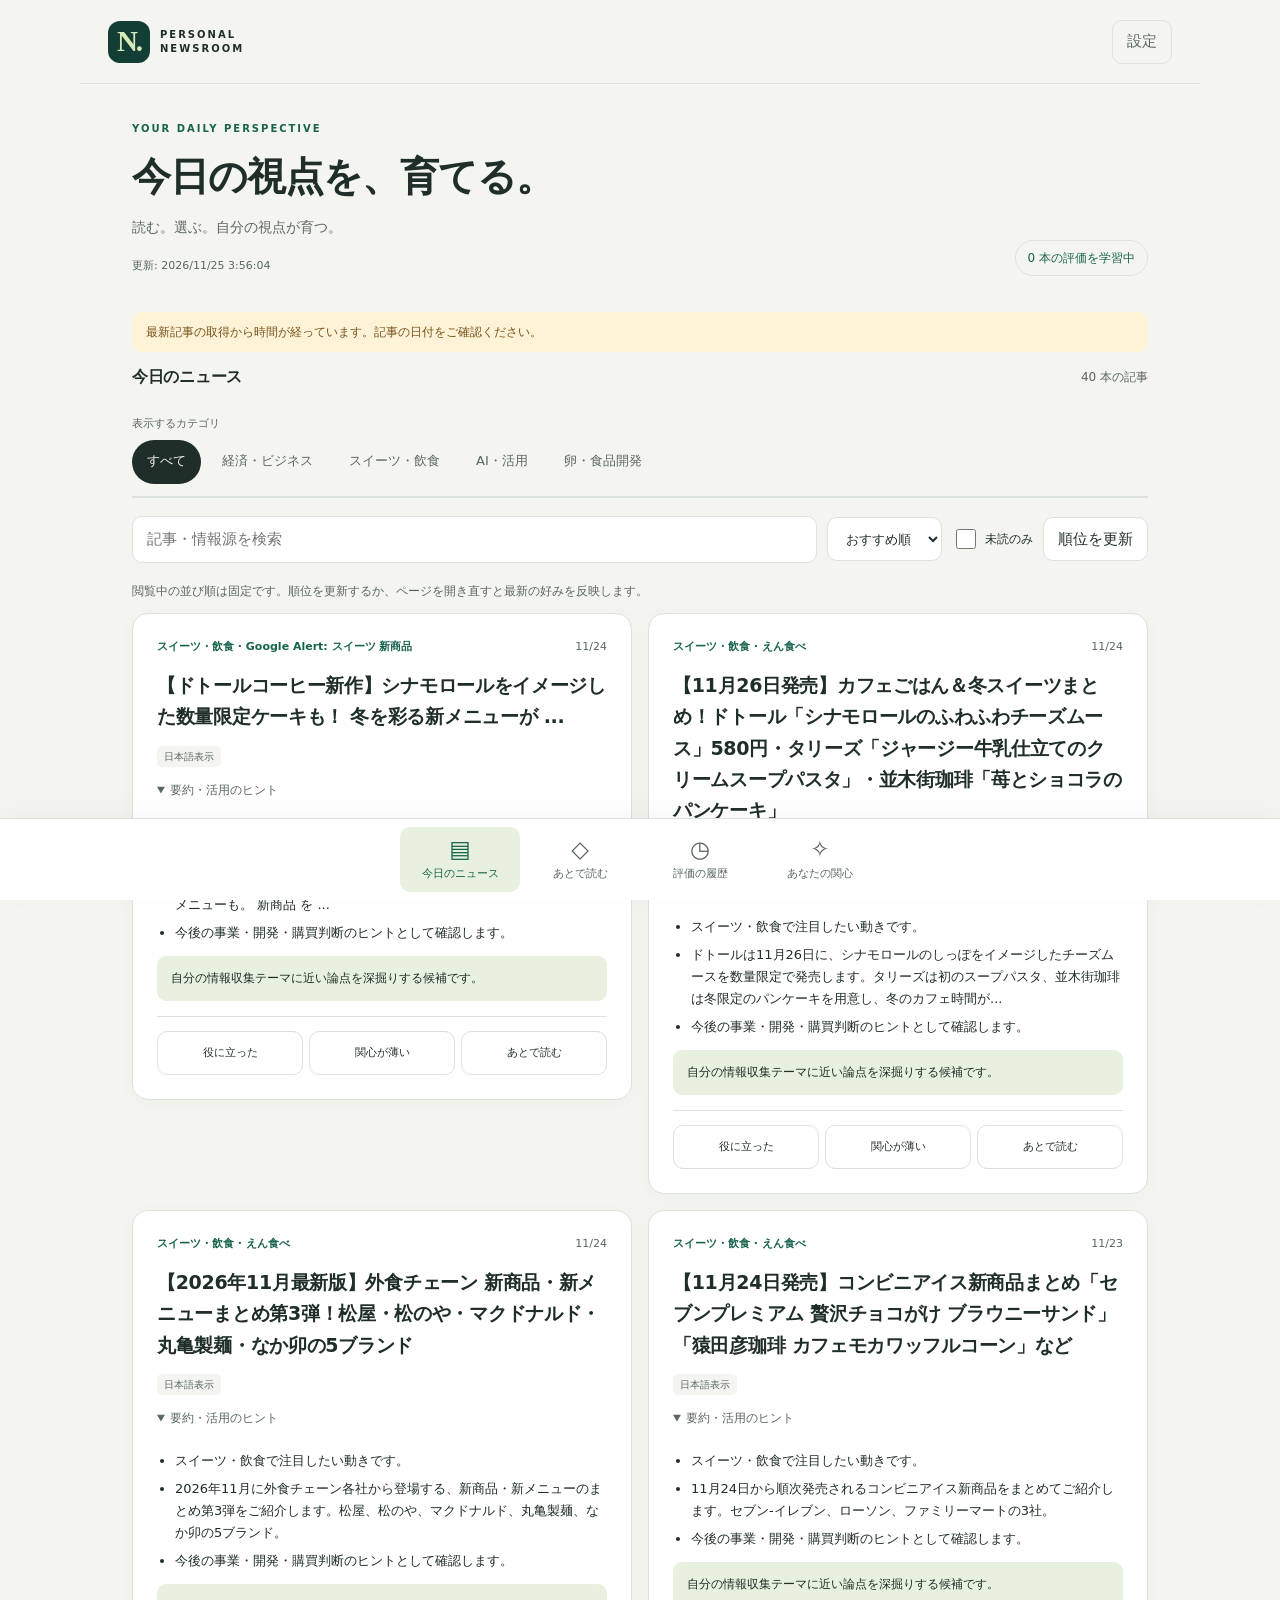
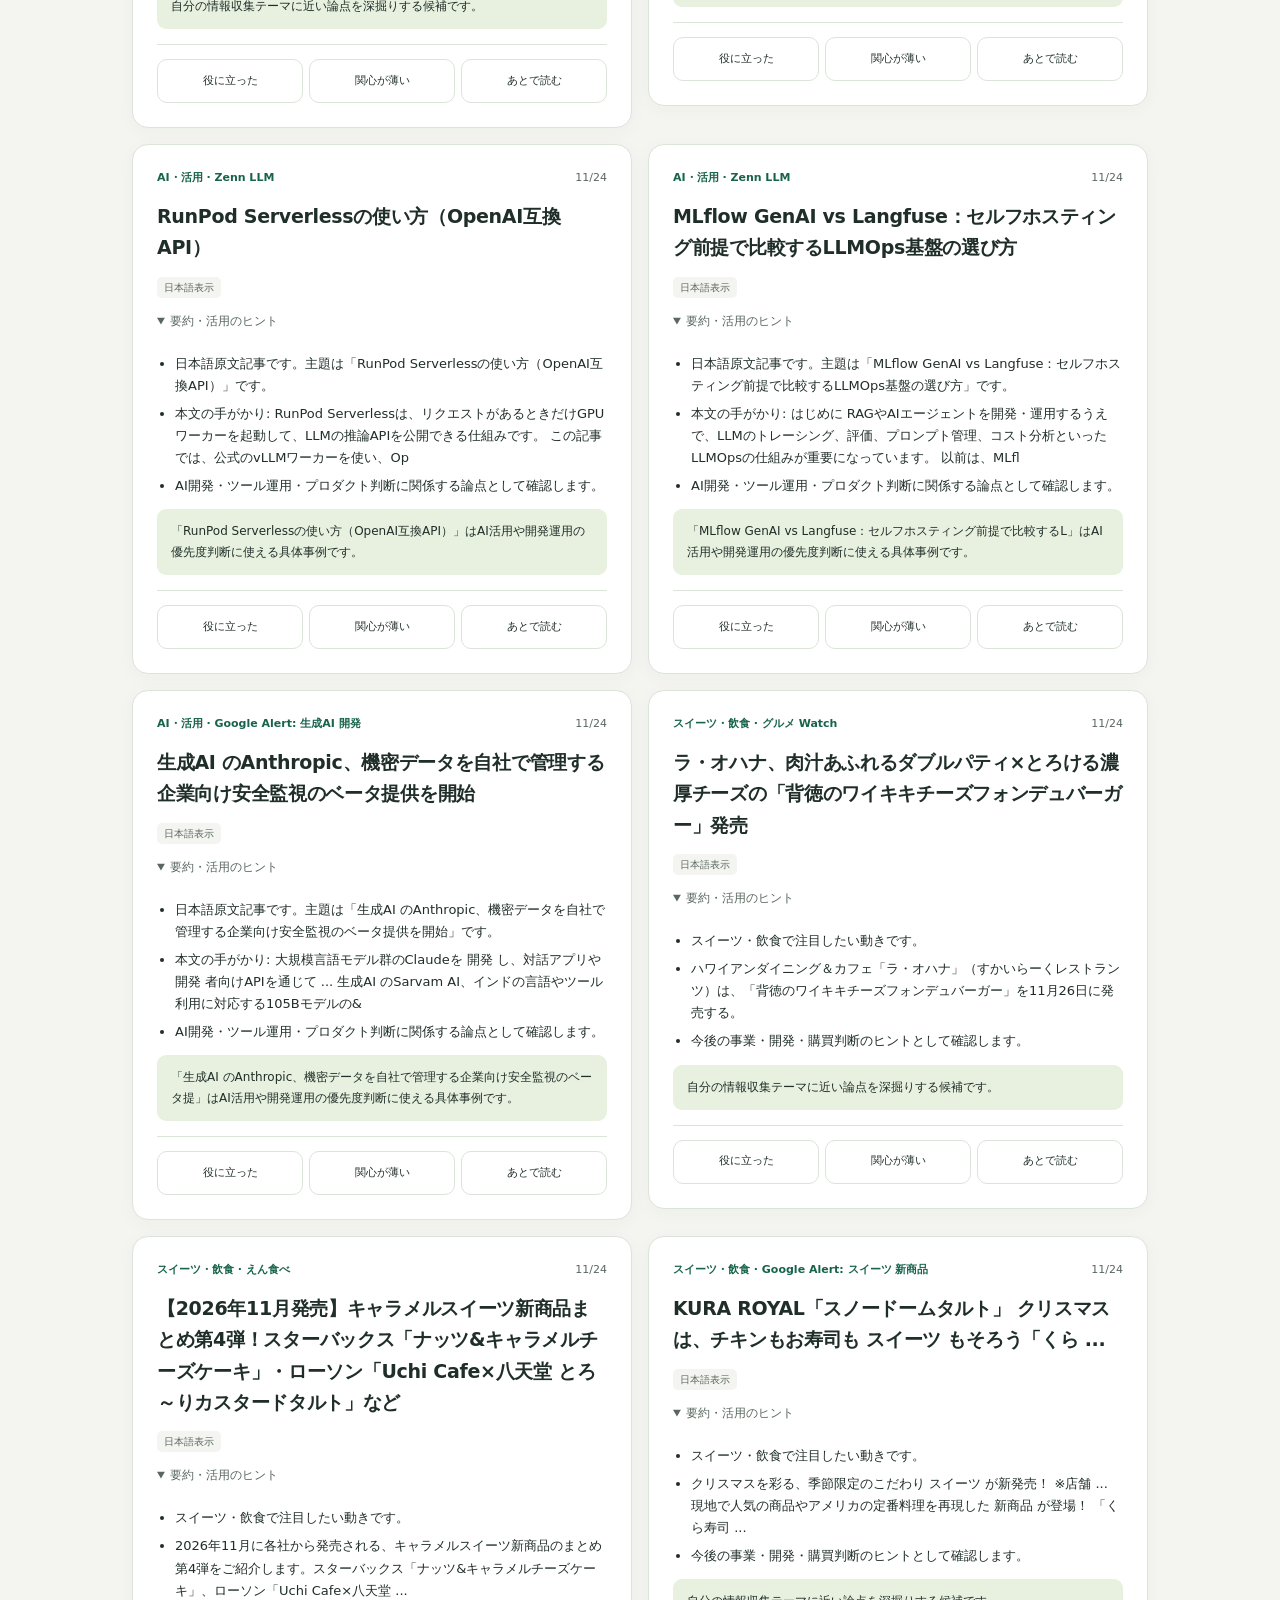
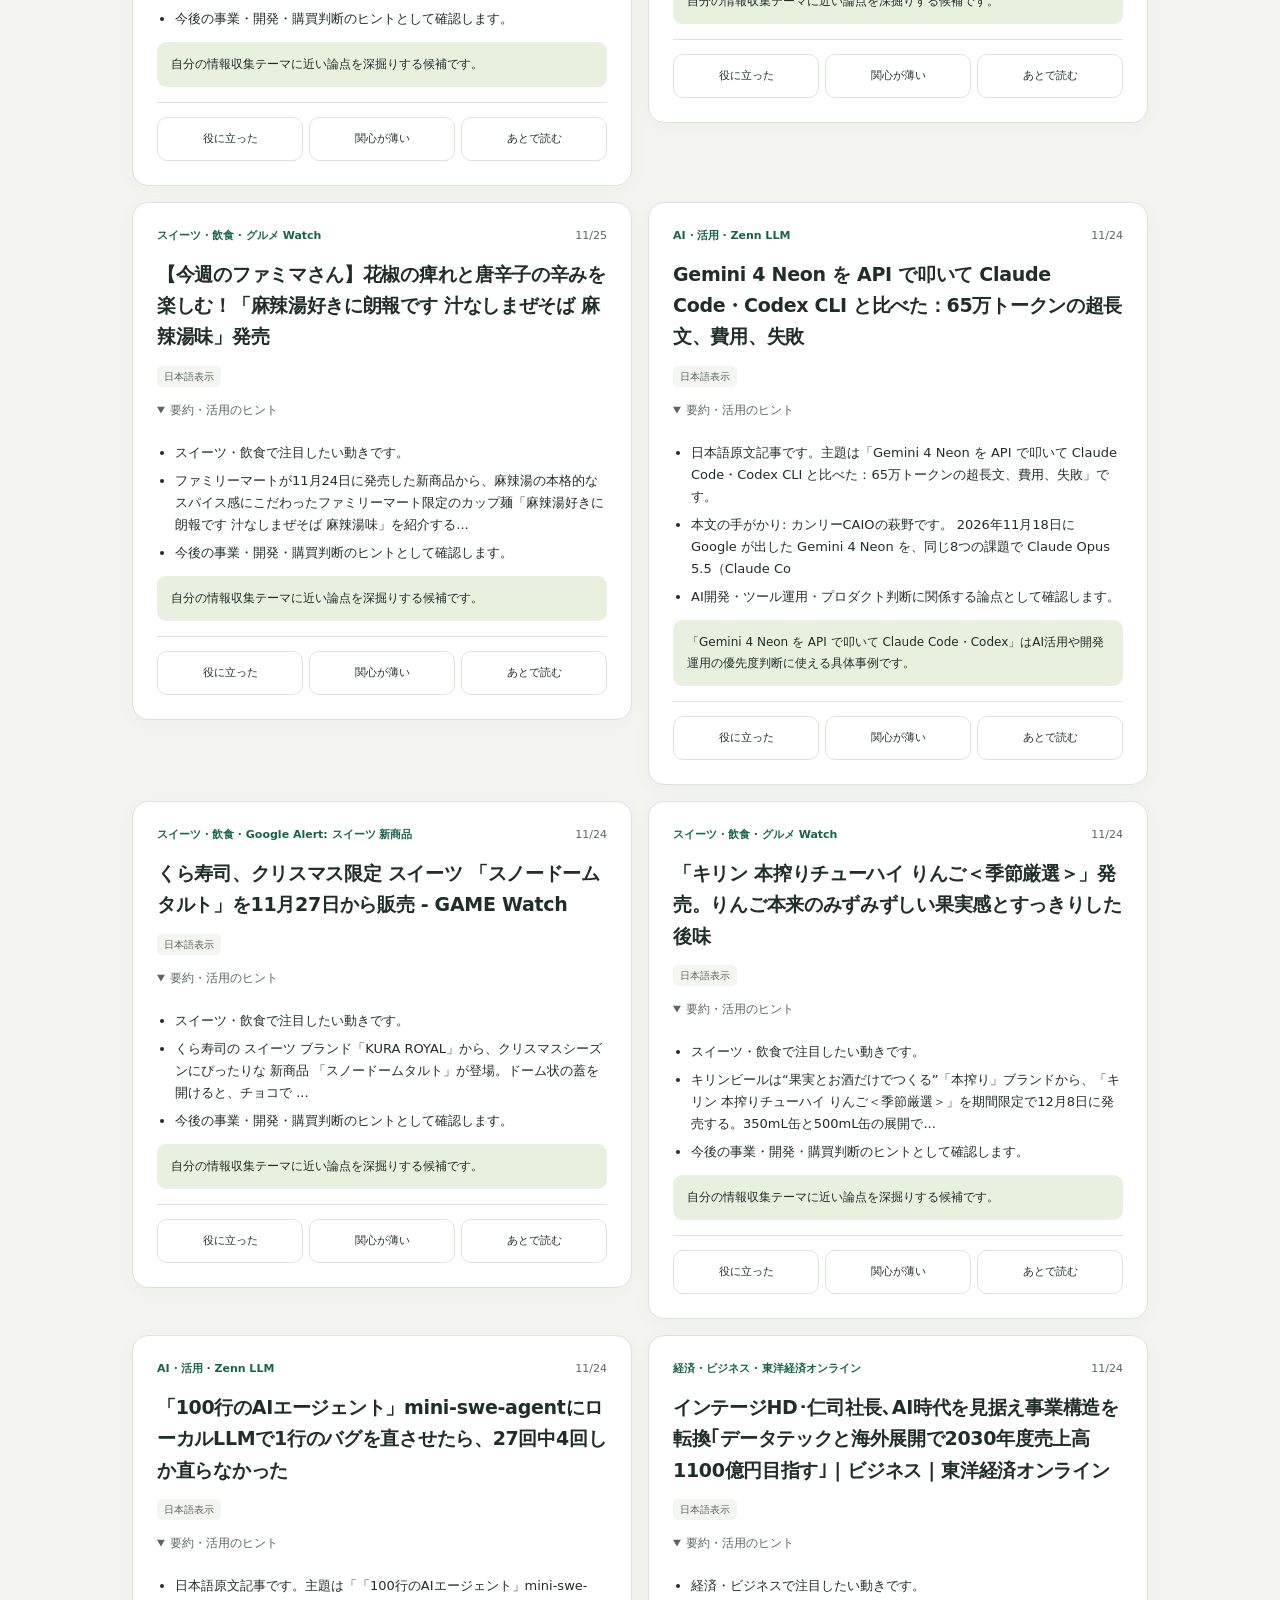
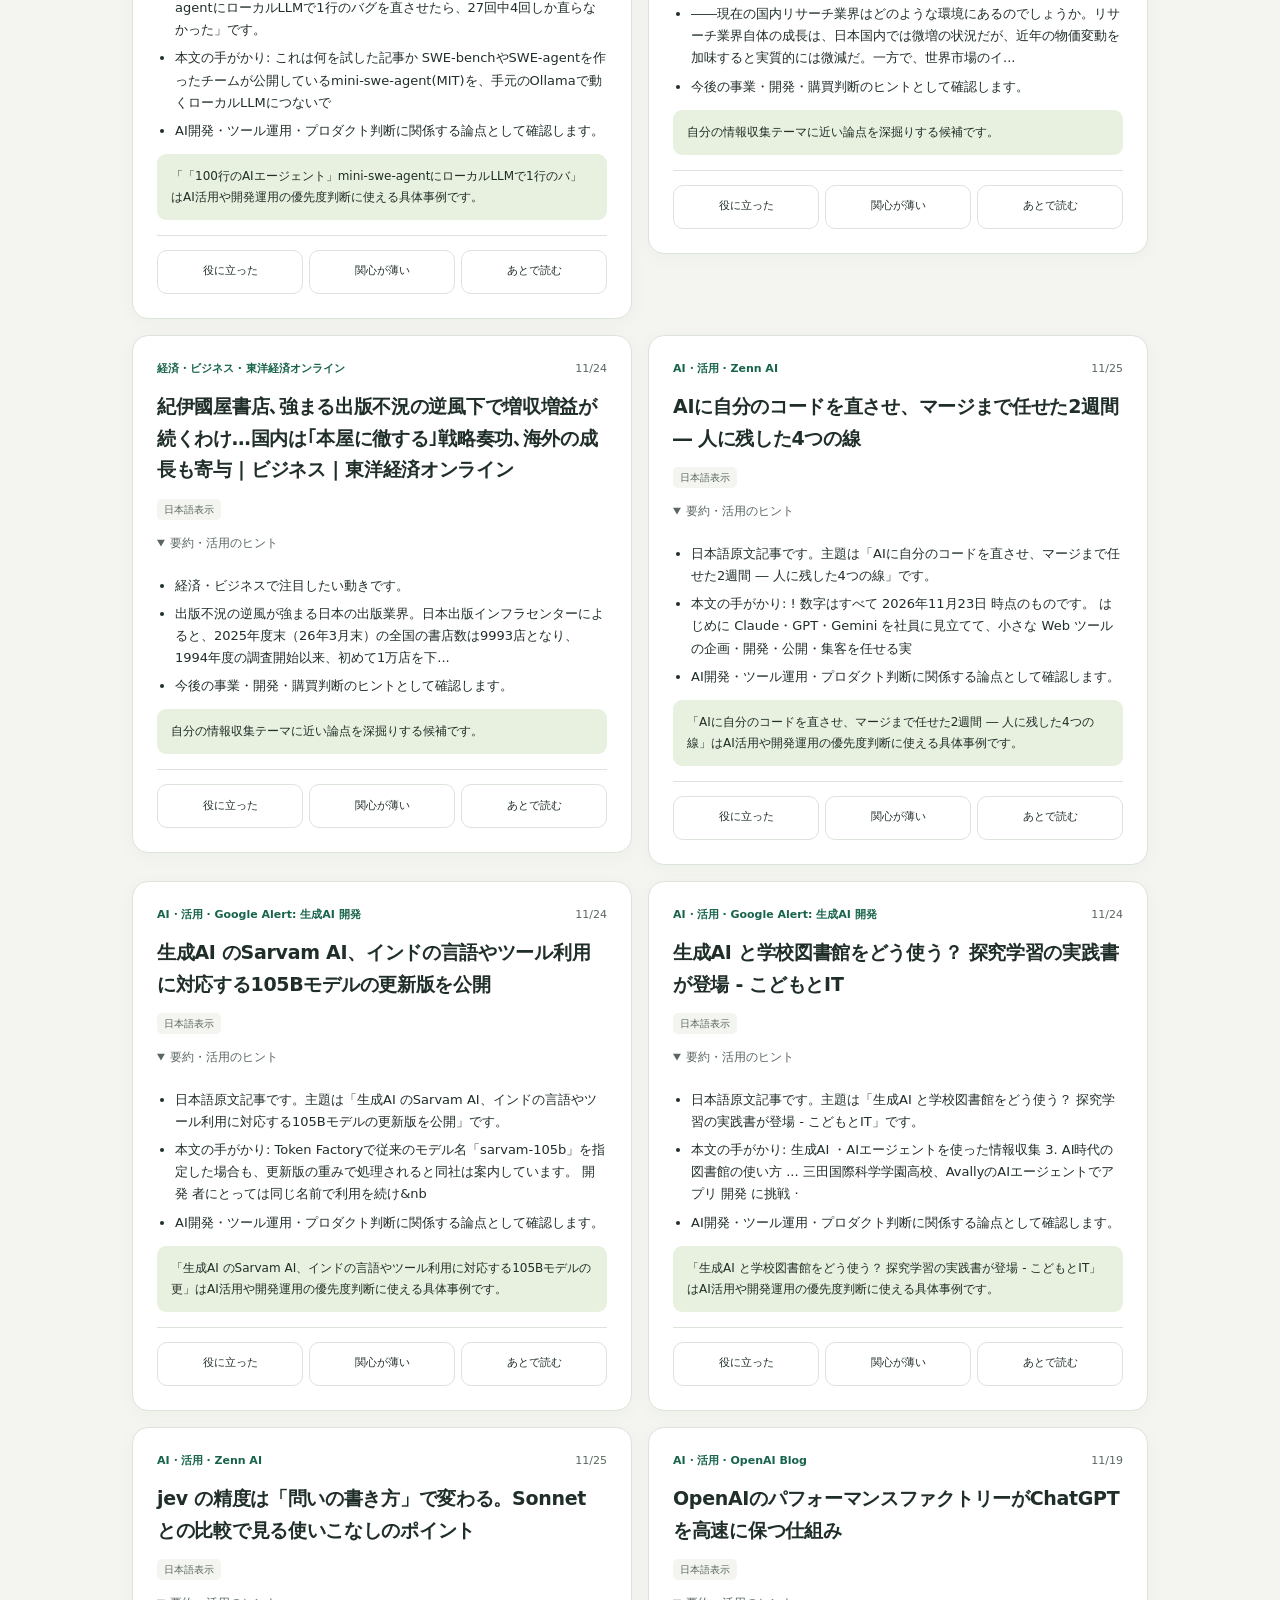
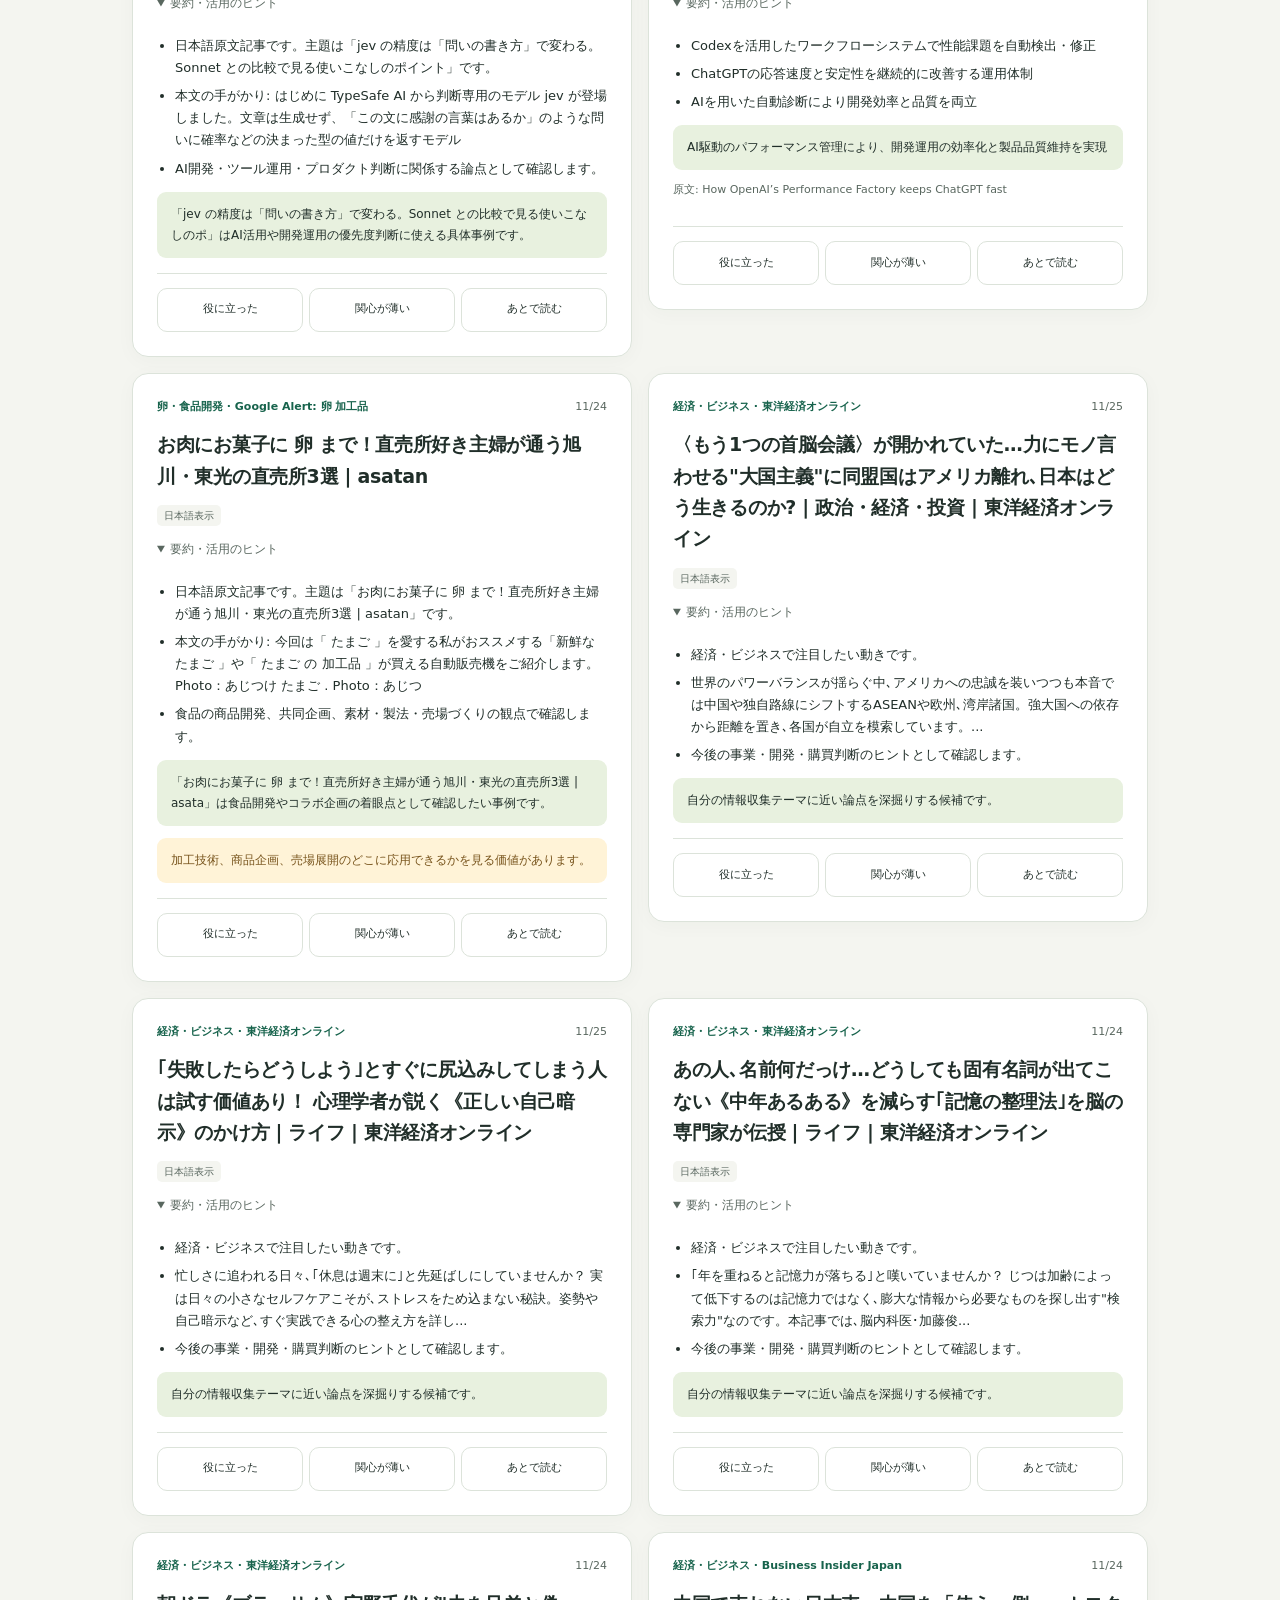
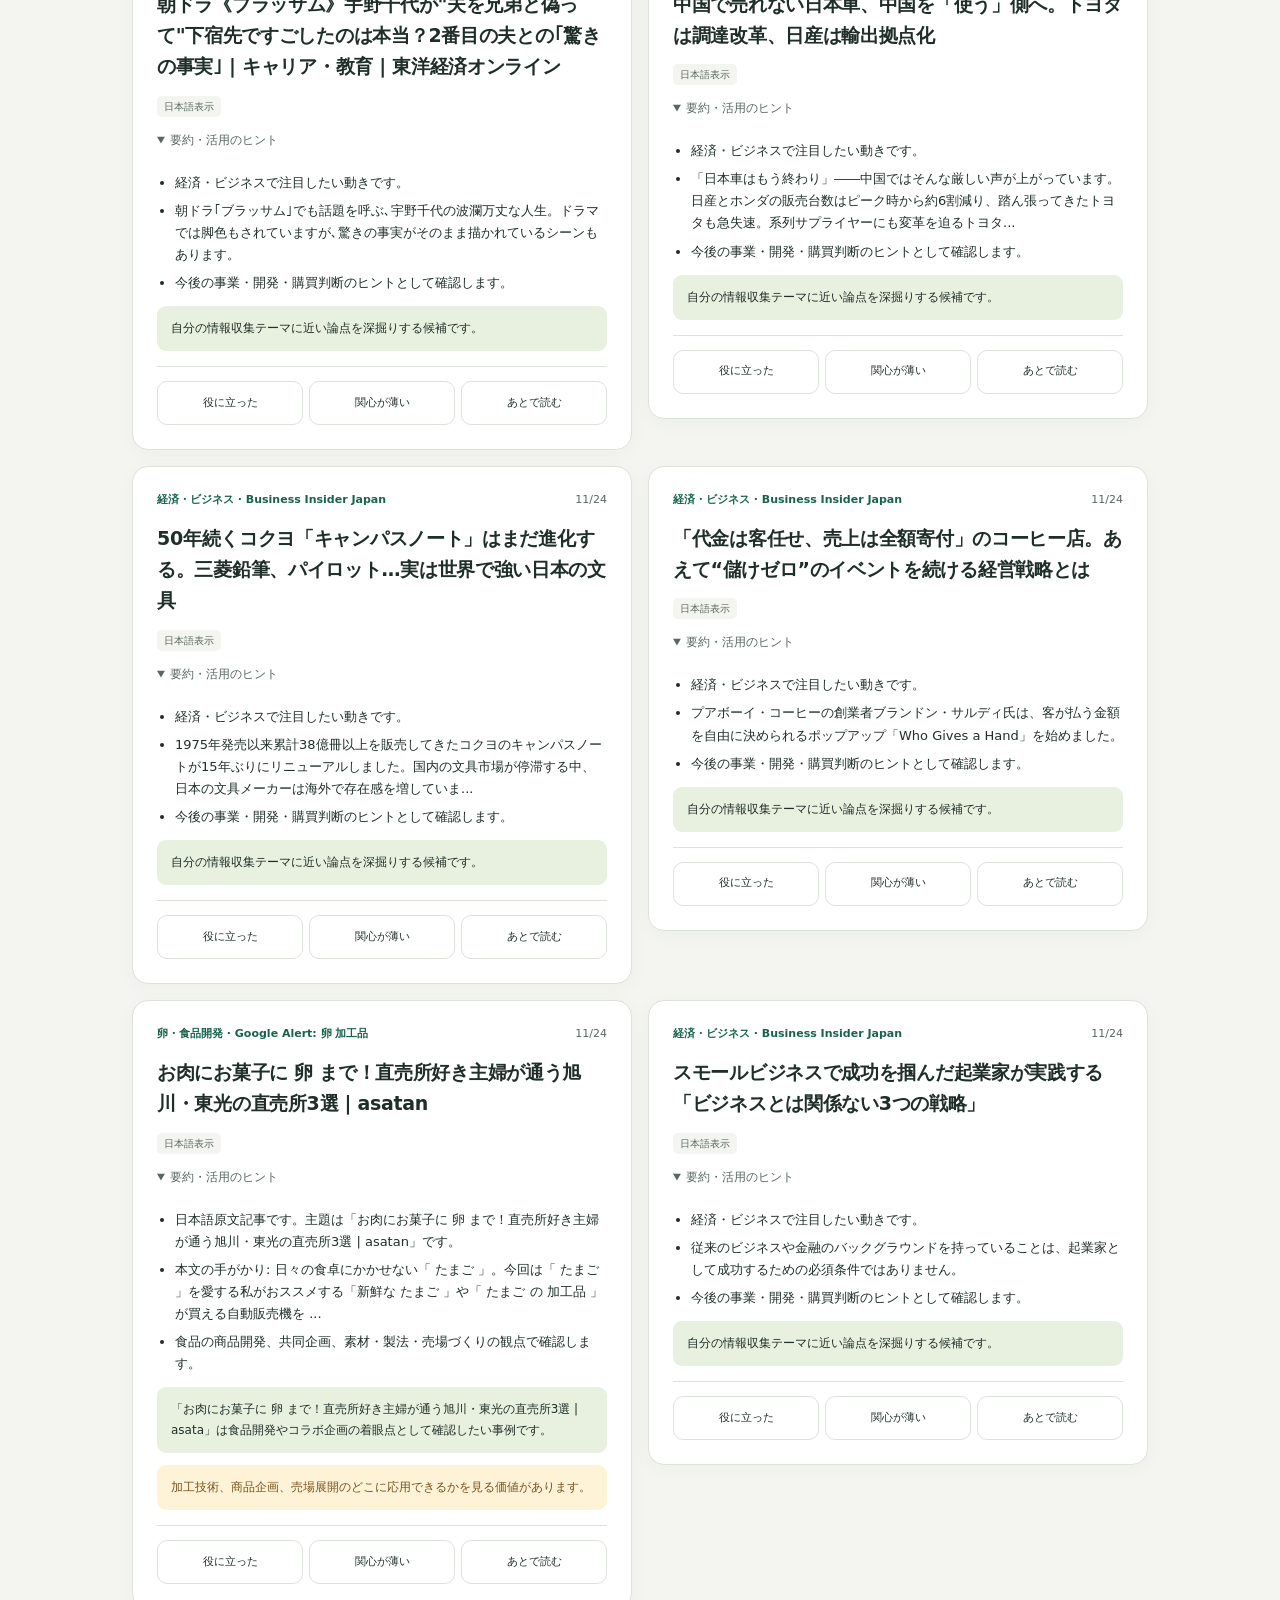
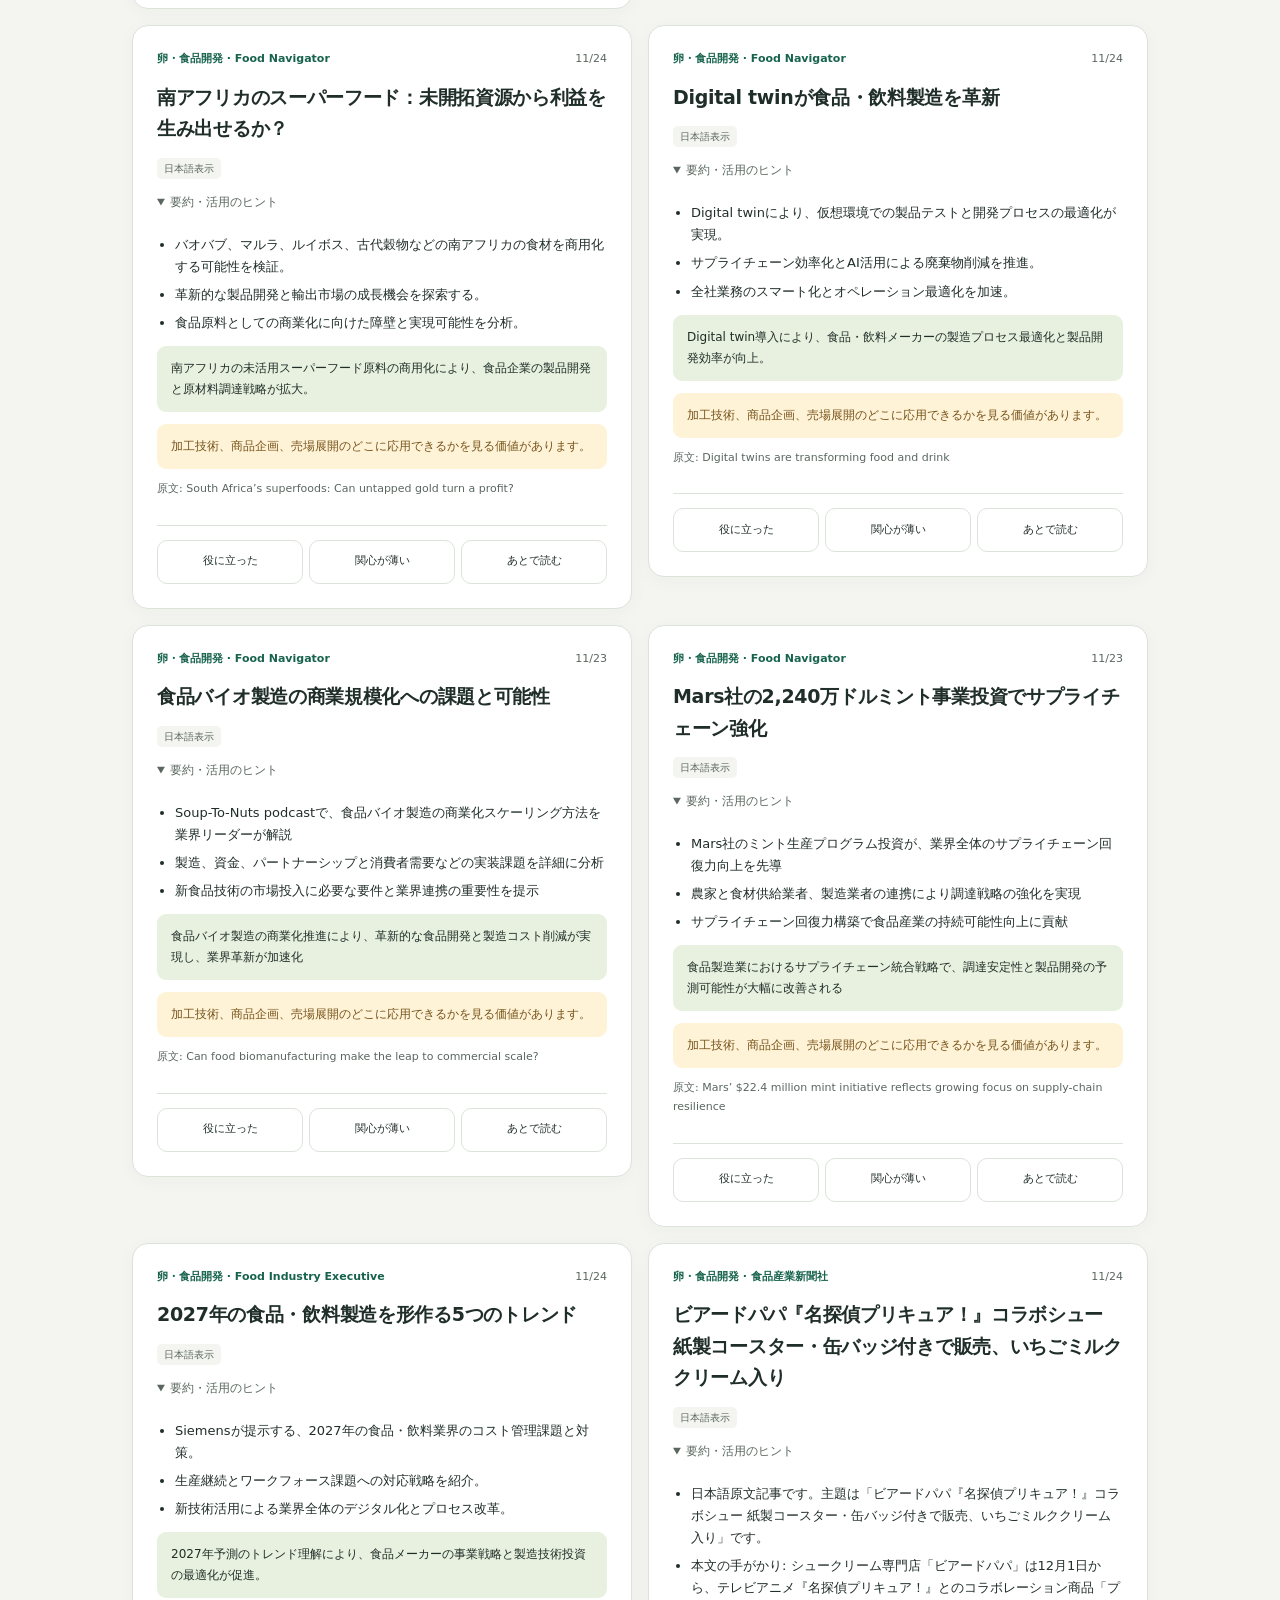
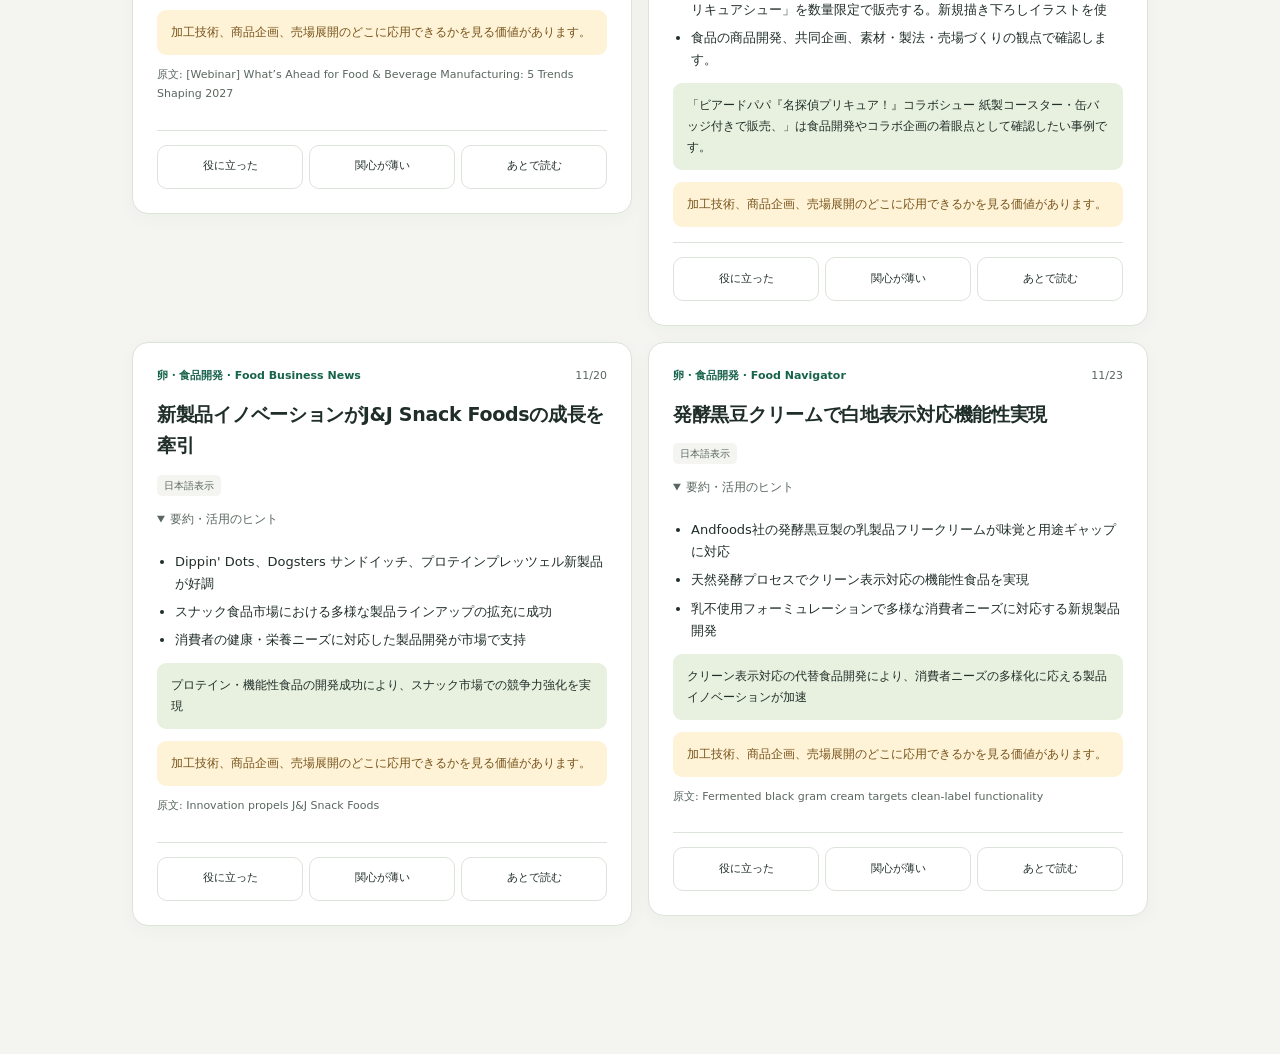
==== commit 2926e7d1: "Publish site 47677e865f91bfb1f6cb938c3000785b358664c2" ====
--- a/index.html
+++ b/index.html
@@ -63,7 +63,7 @@
   </dialog>
   <noscript><p>記事の表示にはJavaScriptが必要です。ブラウザでJavaScriptを有効にしてください。</p></noscript>
 
-  <script id="newsData" type="application/json">{"generated_at": "2026-11-24T05:08:04+00:00", "vocabulary": {"business": ["経済", "戦略", "市場", "business"], "food": ["スイーツ", "カフェ", "外食", "新商品", "限定", "期間限定", "コンビニ", "メニュー"], "ai_dev": ["ツール", "自動化", "ワークフロー", "ChatGPT", "Claude", "Gemini", "生成AI", "AI", "LLM", "workflow", "agent"], "egg": ["たまご", "鶏卵", "商品開発", "製造", "egg", "product development", "コラボ", "素材", "製法", "差別化", "監修"]}, "categories": {"business": "経済・ビジネス", "food": "スイーツ・飲食", "ai_dev": "AI・活用", "egg": "卵・食品開発"}, "articles": [{"id": "7b03e1dcef365ee2", "title": "｢いきなりステーキの上位互換｣｢腹ペコ男子が満腹になれる｣と話題に…愛知発｢感動の肉と米｣拡大も必然のワケ | ライフ | 東洋経済オンライン", "original_title": "｢いきなりステーキの上位互換｣｢腹ペコ男子が満腹になれる｣と話題に…愛知発｢感動の肉と米｣拡大も必然のワケ | ライフ | 東洋経済オンライン", "display_title": "｢いきなりステーキの上位互換｣｢腹ペコ男子が満腹になれる｣と話題に…愛知発｢感動の肉と米｣拡大も必然のワケ | ライフ | 東洋経済オンライン", "translated_title": "｢いきなりステーキの上位互換｣｢腹ペコ男子が満腹になれる｣と話題に…愛知発｢感動の肉と米｣拡大も必然のワケ | ライフ | 東洋経済オンライン", "translated_summary": [], "fallback_title": "", "url": "https://toyokeizai.net/articles/-/965234?utm_source=rss&utm_medium=http&utm_campaign=link_back", "source": "東洋経済オンライン", "source_type": "rss", "source_region": "jp", "category": "business", "category_label": "経済・ビジネス", "published_at": "2026-11-23T21:30:00+00:00", "raw_summary": "一世を風靡した｢いきなり！ステーキ｣が縮小する一方､愛知発の新鋭｢感動の肉と米｣が注目を集めています。手軽に満腹を味わえる独自の戦略とは？現地ルポをお届けします。", "summary": ["経済・ビジネスで注目したい動きです。", "一世を風靡した｢いきなり！ステーキ｣が縮小する一方､愛知発の新鋭｢感動の肉と米｣が注目を集めています。手軽に満腹を味わえる独自の戦略とは？現地ルポをお届けします。", "今後の事業・開発・購買判断のヒントとして確認します。"], "impact": "自分の情報収集テーマに近い論点を深掘りする候補です。", "egg_insight": "", "score": 62.9, "category_relevance": 1.0, "category_quality_adjustment": 0.0}, {"id": "e1f82b8406780933", "title": "｢人類を滅亡させるかもしれない｣AIへ投資する人間…アメリカ中間選挙の結果は楽観論を修正できるか | 政治・経済・投資 | 東洋経済オンライン", "original_title": "｢人類を滅亡させるかもしれない｣AIへ投資する人間…アメリカ中間選挙の結果は楽観論を修正できるか | 政治・経済・投資 | 東洋経済オンライン", "display_title": "｢人類を滅亡させるかもしれない｣AIへ投資する人間…アメリカ中間選挙の結果は楽観論を修正できるか | 政治・経済・投資 | 東洋経済オンライン", "translated_title": "｢人類を滅亡させるかもしれない｣AIへ投資する人間…アメリカ中間選挙の結果は楽観論を修正できるか | 政治・経済・投資 | 東洋経済オンライン", "translated_summary": [], "fallback_title": "", "url": "https://toyokeizai.net/articles/-/965443?utm_source=rss&utm_medium=http&utm_campaign=link_back", "source": "東洋経済オンライン", "source_type": "rss", "source_region": "jp", "category": "business", "category_label": "経済・ビジネス", "published_at": "2026-11-23T21:00:00+00:00", "raw_summary": "AIがもたらす未来に金融界は楽観的ですが､社会全体には深まる不安と反発の空気が漂います。特にアメリカ中間選挙の結果やデータセンターへの規制強化は､その象徴です。市場と技術革新のはざまで､私たちはどん…", "summary": ["経済・ビジネスで注目したい動きです。", "AIがもたらす未来に金融界は楽観的ですが､社会全体には深まる不安と反発の空気が漂います。特にアメリカ中間選挙の結果やデータセンターへの規制強化は､その象徴です。市場と技術革新のはざ...", "今後の事業・開発・購買判断のヒントとして確認します。"], "impact": "自分の情報収集テーマに近い論点を深掘りする候補です。", "egg_insight": "", "score": 62.8, "category_relevance": 1.0, "category_quality_adjustment": 0.0}, {"id": "50fd5a824b304d9a", "title": "ドローン｢国産3割｣は組み立て段階の話？ 元装備庁長官が警告する中国製部品の壁と､空より｢海と陸｣の勝機 | ビジネス | 東洋経済オンライン", "original_title": "ドローン｢国産3割｣は組み立て段階の話？ 元装備庁長官が警告する中国製部品の壁と､空より｢海と陸｣の勝機 | ビジネス | 東洋経済オンライン", "display_title": "ドローン｢国産3割｣は組み立て段階の話？ 元装備庁長官が警告する中国製部品の壁と､空より｢海と陸｣の勝機 | ビジネス | 東洋経済オンライン", "translated_title": "ドローン｢国産3割｣は組み立て段階の話？ 元装備庁長官が警告する中国製部品の壁と､空より｢海と陸｣の勝機 | ビジネス | 東洋経済オンライン", "translated_summary": [], "fallback_title": "", "url": "https://toyokeizai.net/articles/-/964884?utm_source=rss&utm_medium=http&utm_campaign=link_back", "source": "東洋経済オンライン", "source_type": "rss", "source_region": "jp", "category": "business", "category_label": "経済・ビジネス", "published_at": "2026-11-23T21:00:00+00:00", "raw_summary": "――ウクライナや中東での戦闘で、ドローンなど無人装備の役割はどう変わりましたか。22年の国家防衛戦略は、おおむね10年後までに無人装備を使った戦い方を具体化するとしていた。想定はしていたが、10年後…", "summary": ["経済・ビジネスで注目したい動きです。", "――ウクライナや中東での戦闘で、ドローンなど無人装備の役割はどう変わりましたか。22年の国家防衛戦略は、おおむね10年後までに無人装備を使った戦い方を具体化するとしていた。想定はし...", "今後の事業・開発・購買判断のヒントとして確認します。"], "impact": "自分の情報収集テーマに近い論点を深掘りする候補です。", "egg_insight": "", "score": 62.8, "category_relevance": 1.0, "category_quality_adjustment": 0.0}, {"id": "7e1ce7d998168da1", "title": "｢金利が上がれば地価は下がる｣は本当か？ 武蔵野･三鷹は加速､調布･府中は鈍化… 最新基準地価に見た｢静かな地殻変動｣ | 政治・経済・投資 | 東洋経済オンライン", "original_title": "｢金利が上がれば地価は下がる｣は本当か？ 武蔵野･三鷹は加速､調布･府中は鈍化… 最新基準地価に見た｢静かな地殻変動｣ | 政治・経済・投資 | 東洋経済オンライン", "display_title": "｢金利が上がれば地価は下がる｣は本当か？ 武蔵野･三鷹は加速､調布･府中は鈍化… 最新基準地価に見た｢静かな地殻変動｣ | 政治・経済・投資 | 東洋経済オンライン", "translated_title": "｢金利が上がれば地価は下がる｣は本当か？ 武蔵野･三鷹は加速､調布･府中は鈍化… 最新基準地価に見た｢静かな地殻変動｣ | 政治・経済・投資 | 東洋経済オンライン", "translated_summary": [], "fallback_title": "", "url": "https://toyokeizai.net/articles/-/965356?utm_source=rss&utm_medium=http&utm_campaign=link_back", "source": "東洋経済オンライン", "source_type": "rss", "source_region": "jp", "category": "business", "category_label": "経済・ビジネス", "published_at": "2026-11-23T20:15:00+00:00", "raw_summary": "長期金利の上昇が続いています。9月には一時､約30年ぶりとなる3％台に到達しました。この影響は不動産市場にも表れているのでしょうか。最新の基準地価データから見えてきた｢新たな傾向｣について解説します。", "summary": ["経済・ビジネスで注目したい動きです。", "長期金利の上昇が続いています。9月には一時､約30年ぶりとなる3％台に到達しました。この影響は不動産市場にも表れているのでしょうか。最新の基準地価データから見えてきた｢新たな傾向｣...", "今後の事業・開発・購買判断のヒントとして確認します。"], "impact": "自分の情報収集テーマに近い論点を深掘りする候補です。", "egg_insight": "", "score": 62.7, "category_relevance": 1.0, "category_quality_adjustment": 0.0}, {"id": "f5c21109b61d4be9", "title": "「最高の投資」は、16歳で買ったパテック フィリップの時計。ベテラン投資家スティーブ・ハンケ氏の“最高＆最悪の投資”", "original_title": "「最高の投資」は、16歳で買ったパテック フィリップの時計。ベテラン投資家スティーブ・ハンケ氏の“最高＆最悪の投資”", "display_title": "「最高の投資」は、16歳で買ったパテック フィリップの時計。ベテラン投資家スティーブ・ハンケ氏の“最高＆最悪の投資”", "translated_title": "「最高の投資」は、16歳で買ったパテック フィリップの時計。ベテラン投資家スティーブ・ハンケ氏の“最高＆最悪の投資”", "translated_summary": [], "fallback_title": "", "url": "https://www.businessinsider.jp/article/2611-steve-hanke-best-worst-investment-patek-philippe-watch-iowa-farmland-investments/", "source": "Business Insider Japan", "source_type": "rss", "source_region": "jp", "category": "business", "category_label": "経済・ビジネス", "published_at": "2026-11-23T08:30:00+00:00", "raw_summary": "Business Insiderの新連載「Hits, Misses, and Millions」で、著名経済学者でベテラントレーダーのスティーブ・ハンケ氏が、自身の最高の投資と最悪の投資を明かしました。", "summary": ["経済・ビジネスで注目したい動きです。", "Business Insiderの新連載「Hits, Misses, and Millions」で、著名経済学者でベテラントレーダーのスティーブ・ハンケ氏が、自身の最高の投資と最悪...", "今後の事業・開発・購買判断のヒントとして確認します。"], "impact": "自分の情報収集テーマに近い論点を深掘りする候補です。", "egg_insight": "", "score": 60.3, "category_relevance": 1.0, "category_quality_adjustment": 0.0}, {"id": "f33c53e32c893740", "title": "【株価急伸】エヌビディア､ジェンスン･フアン氏を取締役社長兼CEOに即時復帰させると発表 | 政治・経済・投資 | 東洋経済オンライン", "original_title": "【株価急伸】エヌビディア､ジェンスン･フアン氏を取締役社長兼CEOに即時復帰させると発表 | 政治・経済・投資 | 東洋経済オンライン", "display_title": "【株価急伸】エヌビディア､ジェンスン･フアン氏を取締役社長兼CEOに即時復帰させると発表 | 政治・経済・投資 | 東洋経済オンライン", "translated_title": "【株価急伸】エヌビディア､ジェンスン･フアン氏を取締役社長兼CEOに即時復帰させると発表 | 政治・経済・投資 | 東洋経済オンライン", "translated_summary": [], "fallback_title": "", "url": "https://toyokeizai.net/articles/-/965639?utm_source=rss&utm_medium=http&utm_campaign=link_back", "source": "東洋経済オンライン", "source_type": "rss", "source_region": "jp", "category": "business", "category_label": "経済・ビジネス", "published_at": "2026-11-23T14:39:00+00:00", "raw_summary": "エヌビディアは､ジェンスン･フアン氏を社長兼CEOとして電撃復帰させ､市場に衝撃を与えました。株価は一時31％超の急騰を記録しました。", "summary": ["経済・ビジネスで注目したい動きです。", "エヌビディアは､ジェンスン･フアン氏を社長兼CEOとして電撃復帰させ､市場に衝撃を与えました。株価は一時31％超の急騰を記録しました。", "今後の事業・開発・購買判断のヒントとして確認します。"], "impact": "自分の情報収集テーマに近い論点を深掘りする候補です。", "egg_insight": "", "score": 54.5, "category_relevance": 1.0, "category_quality_adjustment": 0.0}, {"id": "da72ff6577e593f1", "title": "｢一人が気楽｣でも孤立は危険――医師･鎌田實が警鐘を鳴らす《健康長寿を遠ざける意外なリスク》 | ライフ | 東洋経済オンライン", "original_title": "｢一人が気楽｣でも孤立は危険――医師･鎌田實が警鐘を鳴らす《健康長寿を遠ざける意外なリスク》 | ライフ | 東洋経済オンライン", "display_title": "｢一人が気楽｣でも孤立は危険――医師･鎌田實が警鐘を鳴らす《健康長寿を遠ざける意外なリスク》 | ライフ | 東洋経済オンライン", "translated_title": "｢一人が気楽｣でも孤立は危険――医師･鎌田實が警鐘を鳴らす《健康長寿を遠ざける意外なリスク》 | ライフ | 東洋経済オンライン", "translated_summary": [], "fallback_title": "", "url": "https://toyokeizai.net/articles/-/963771?utm_source=rss&utm_medium=http&utm_campaign=link_back", "source": "東洋経済オンライン", "source_type": "rss", "source_region": "jp", "category": "business", "category_label": "経済・ビジネス", "published_at": "2026-11-24T00:00:00+00:00", "raw_summary": "｢一人の時間｣は大切ですが､社会から孤立することは心身に悪影響を及ぼす危険があります。人とのつながりや生きがいを持つことは健康長寿のカギ。幸福な晩年を迎えるため､どんな習慣や｢投資｣が私たちの人生を…", "summary": ["経済・ビジネスで注目したい動きです。", "｢一人の時間｣は大切ですが､社会から孤立することは心身に悪影響を及ぼす危険があります。人とのつながりや生きがいを持つことは健康長寿のカギ。幸福な晩年を迎えるため､どんな習慣や｢投資...", "今後の事業・開発・購買判断のヒントとして確認します。"], "impact": "自分の情報収集テーマに近い論点を深掘りする候補です。", "egg_insight": "", "score": 49.5, "category_relevance": 1.0, "category_quality_adjustment": 0.0}, {"id": "7ec0316c2bb668a0", "title": "社員ゼロの繁盛店、店長は大学生。飲食ベンチャーが学生アルバイトに「どこまでも任せる」理由", "original_title": "社員ゼロの繁盛店、店長は大学生。飲食ベンチャーが学生アルバイトに「どこまでも任せる」理由", "display_title": "社員ゼロの繁盛店、店長は大学生。飲食ベンチャーが学生アルバイトに「どこまでも任せる」理由", "translated_title": "社員ゼロの繁盛店、店長は大学生。飲食ベンチャーが学生アルバイトに「どこまでも任せる」理由", "translated_summary": [], "fallback_title": "", "url": "https://www.businessinsider.jp/article/2611-dasy-student-run-restaurant/", "source": "Business Insider Japan", "source_type": "rss", "source_region": "jp", "category": "business", "category_label": "経済・ビジネス", "published_at": "2026-11-23T21:50:00+00:00", "raw_summary": "社員ゼロの繁盛店で店長を務めるのは大学生アルバイト。飲食ベンチャーが学生に運営を任せる理由と、業界の構造改革に挑む経営戦略に迫ります。", "summary": ["経済・ビジネスで注目したい動きです。", "社員ゼロの繁盛店で店長を務めるのは大学生アルバイト。飲食ベンチャーが学生に運営を任せる理由と、業界の構造改革に挑む経営戦略に迫ります。", "今後の事業・開発・購買判断のヒントとして確認します。"], "impact": "自分の情報収集テーマに近い論点を深掘りする候補です。", "egg_insight": "", "score": 49.0, "category_relevance": 1.0, "category_quality_adjustment": 0.0}, {"id": "6ac14efbe8f72273", "title": "日立が「フィジカルAI」で狙う“5年で事業規模2倍”の勝算 3.5万人の新会社トップが語る「戦略の2本柱」とは？", "original_title": "日立が「フィジカルAI」で狙う“5年で事業規模2倍”の勝算 3.5万人の新会社トップが語る「戦略の2本柱」とは？", "display_title": "日立が「フィジカルAI」で狙う“5年で事業規模2倍”の勝算 3.5万人の新会社トップが語る「戦略の2本柱」とは？", "translated_title": "日立が「フィジカルAI」で狙う“5年で事業規模2倍”の勝算 3.5万人の新会社トップが語る「戦略の2本柱」とは？", "translated_summary": [], "fallback_title": "", "url": "https://www.itmedia.co.jp/business/articles/2611/20/news024.html", "source": "ITmedia ビジネス", "source_type": "rss", "source_region": "jp", "category": "business", "category_label": "経済・ビジネス", "published_at": "2026-11-20T02:15:00+00:00", "raw_summary": "日立製作所は2027年4月、米国子会社2社を統合し、27カ国・約3万5000人規模のデジタル新会社「Hitachi Digital」を発足させる。CEO兼Chairmanに就任するアナンド・ビルジェ氏が取材に応じ、今後5年で事業規模2倍を見据える戦略を語った。現場に入る精鋭チーム「FDE」を1年で3000人へ3倍増させ、売上の9割を占める上位200～300社への集中でフィジカルAIの覇権を狙う。", "summary": ["経済・ビジネスで注目したい動きです。", "日立製作所は2027年4月、米国子会社2社を統合し、27カ国・約3万5000人規模のデジタル新会社「Hitachi Digital」を発足させる。CEO兼Chairmanに就任する...", "今後の事業・開発・購買判断のヒントとして確認します。"], "impact": "自分の情報収集テーマに近い論点を深掘りする候補です。", "egg_insight": "", "score": 46.4, "category_relevance": 1.0, "category_quality_adjustment": 0.0}, {"id": "e42d2e9fa8db455b", "title": "AI需要で「シェア0→50％」急成長 半導体設計のアーム社が仕掛ける“新ビジネス“の正体は？", "original_title": "AI需要で「シェア0→50％」急成長 半導体設計のアーム社が仕掛ける“新ビジネス“の正体は？", "display_title": "AI需要で「シェア0→50％」急成長 半導体設計のアーム社が仕掛ける“新ビジネス“の正体は？", "translated_title": "AI需要で「シェア0→50％」急成長 半導体設計のアーム社が仕掛ける“新ビジネス“の正体は？", "translated_summary": [], "fallback_title": "", "url": "https://www.itmedia.co.jp/business/articles/2611/20/news041.html", "source": "ITmedia ビジネス", "source_type": "rss", "source_region": "jp", "category": "business", "category_label": "経済・ビジネス", "published_at": "2026-11-19T22:00:00+00:00", "raw_summary": "「AI半導体といえばNVIDIA」という状況が変わるかもしれない。CPU開発を手掛ける英アームが存在感を高めている。AI需要をどう取り込もうというのか。同社の戦略を、Arm日本法人の横山崇幸社長が語った。", "summary": ["経済・ビジネスで注目したい動きです。", "「AI半導体といえばNVIDIA」という状況が変わるかもしれない。CPU開発を手掛ける英アームが存在感を高めている。AI需要をどう取り込もうというのか。同社の戦略を、Arm日本法人...", "今後の事業・開発・購買判断のヒントとして確認します。"], "impact": "自分の情報収集テーマに近い論点を深掘りする候補です。", "egg_insight": "", "score": 46.0, "category_relevance": 1.0, "category_quality_adjustment": 0.0}, {"id": "fbcafa242f810301", "title": "Jiraのバグ起票を10分→18秒にするChrome拡張を作った（Claude・Gemini・GPT-4o・ローカルOllama対応)", "original_title": "Jiraのバグ起票を10分→18秒にするChrome拡張を作った（Claude・Gemini・GPT-4o・ローカルOllama対応)", "display_title": "Jiraのバグ起票を10分→18秒にするChrome拡張を作った（Claude・Gemini・GPT-4o・ローカルOllama対応)", "translated_title": "Jiraのバグ起票を10分→18秒にするChrome拡張を作った（Claude・Gemini・GPT-4o・ローカルOllama対応)", "translated_summary": ["日本語原文記事です。主題は「Jiraのバグ起票を10分→18秒にするChrome拡張を作った（Claude・Gemini・GPT-4o・ローカルOllama対応)」です。", "本文の手がかり: 開発や QA のテスト中、バグを見つけた後に Jira のチケット起票だけで毎回 5〜10 分 奪われていませんか？ DevTools を開いて HTTP 404 / 500 のレ", "AI開発・ツール運用・プロダクト判断に関係する論点として確認します。"], "fallback_title": "", "url": "https://zenn.dev/cvqprs/articles/1dadc378548c35", "source": "Zenn AI", "source_type": "rss", "source_region": "jp", "category": "ai_dev", "category_label": "AI・活用", "published_at": "2026-11-23T14:24:45+00:00", "raw_summary": "開発や QA のテスト中、バグを見つけた後に Jira のチケット起票だけで毎回 5〜10 分 奪われていませんか？ DevTools を開いて HTTP 404 / 500 のレスポンスや console.error を探す スクリーンショットを撮り、顧客のメールアドレスや API トークンを隠す 「どのボタンをどの順番で押したか」の再現手順を手入力する これらを 外部バックエンドなし（Chrome 拡張機能 Manifest V3 単体） で自動化し、18秒 で Jira 起票まで完了させる BugAgent AI を個人開発しました。 まずは実際のストップウォッチ検証動画（10...", "summary": ["日本語原文記事です。主題は「Jiraのバグ起票を10分→18秒にするChrome拡張を作った（Claude・Gemini・GPT-4o・ローカルOllama対応)」です。", "本文の手がかり: 開発や QA のテスト中、バグを見つけた後に Jira のチケット起票だけで毎回 5〜10 分 奪われていませんか？ DevTools を開いて HTTP 404 / 500 のレ", "AI開発・ツール運用・プロダクト判断に関係する論点として確認します。"], "impact": "「Jiraのバグ起票を10分→18秒にするChrome拡張を作った（Claude・Ge」はAI活用や開発運用の優先度判断に使える具体事例です。", "egg_insight": "", "score": 72.6, "category_relevance": 1.0, "category_quality_adjustment": 0.105}, {"id": "fdbe7fcb7fcd1e40", "title": "さくらのAI Engine で OpenWiki を検証したら DeepSeek と GLM が完走した話", "original_title": "さくらのAI Engine で OpenWiki を検証したら DeepSeek と GLM が完走した話", "display_title": "さくらのAI Engine で OpenWiki を検証したら DeepSeek と GLM が完走した話", "translated_title": "さくらのAI Engine で OpenWiki を検証したら DeepSeek と GLM が完走した話", "translated_summary": ["日本語原文記事です。主題は「さくらのAI Engine で OpenWiki を検証したら DeepSeek と GLM が完走した話」です。", "本文の手がかり: 最近、さくらのAI Engine に 1M トークンの DeepSeek-V4.1-Flash-1017 と GLM-5.3-Flash が追加されました。月 3,000 リクエス", "AI開発・ツール運用・プロダクト判断に関係する論点として確認します。"], "fallback_title": "", "url": "https://zenn.dev/kenny2017/articles/openwiki-sakura-ai-engine-generation", "source": "Zenn AI", "source_type": "rss", "source_region": "jp", "category": "ai_dev", "category_label": "AI・活用", "published_at": "2026-11-23T13:44:00+00:00", "raw_summary": "最近、さくらのAI Engine に 1M トークンの DeepSeek-V4.1-Flash-1017 と GLM-5.3-Flash が追加されました。月 3,000 リクエストの無償枠と OpenAI 互換 API を使えるなら、ちょっと重いエージェント処理も試せるのでは？と思いました。 そこで題材に選んだのが、コードベースをナレッジ化する OpenWiki です。普段使っている Claude Code や Cursor で探索の消費を抑えるために試したかったツールですが、Wiki 生成自体にも大量の LLM 呼び出しが走ります。さくらのAI Engine の各モデルで本当に完走で...", "summary": ["日本語原文記事です。主題は「さくらのAI Engine で OpenWiki を検証したら DeepSeek と GLM が完走した話」です。", "本文の手がかり: 最近、さくらのAI Engine に 1M トークンの DeepSeek-V4.1-Flash-1017 と GLM-5.3-Flash が追加されました。月 3,000 リクエス", "AI開発・ツール運用・プロダクト判断に関係する論点として確認します。"], "impact": "「さくらのAI Engine で OpenWiki を検証したら DeepSeek と」はAI活用や開発運用の優先度判断に使える具体事例です。", "egg_insight": "", "score": 64.7, "category_relevance": 1.0, "category_quality_adjustment": 0.085}, {"id": "e46317e06d98fbbe", "title": "Richpanelが30日で顧客対応を50%自動化実現", "original_title": "Richpanel helps companies automate 50% of support in 30 days", "display_title": "Richpanelが30日で顧客対応を50%自動化実現", "translated_title": "Richpanelが30日で顧客対応を50%自動化実現", "translated_summary": ["GPT-6 AstraとGPT-6.1 Solを活用した支援エージェントの機能強化を実装", "会話処理にGPT-6 Lunaを導入し、自然なインタラクション実現を達成", "AI支援による自動化で顧客対応ワークフローの運用効率を著しく改善"], "fallback_title": "", "url": "https://openai.com/business/customer-stories/richpanel-ai-customer-support", "source": "OpenAI Blog", "source_type": "rss", "source_region": "jp", "category": "ai_dev", "category_label": "AI・活用", "published_at": "2026-11-23T08:00:00+00:00", "raw_summary": "Richpanel uses GPT-6 Astra and GPT-6.1 Sol to equip its AI support agents with tools and procedures, and GPT-6 Luna for their conversations.", "summary": ["GPT-6 AstraとGPT-6.1 Solを活用した支援エージェントの機能強化を実装", "会話処理にGPT-6 Lunaを導入し、自然なインタラクション実現を達成", "AI支援による自動化で顧客対応ワークフローの運用効率を著しく改善"], "impact": "カスタマーサポート部門のAI自動化により、対応生産性が50%向上し、開発リソースの効率活用が実現", "egg_insight": "", "score": 62.8, "category_relevance": 1.0, "category_quality_adjustment": 0.035}, {"id": "39b098ce704e5d3a", "title": "Connected intelligence for in-house legal", "original_title": "Connected intelligence for in-house legal", "display_title": "Connected intelligence for in-house legal", "translated_title": "", "translated_summary": [], "fallback_title": "要確認: Connected intelligence for in-house legal", "url": "https://openai.com/business/learn/connected-intelligence-for-in-house-legal", "source": "OpenAI Blog", "source_type": "rss", "source_region": "jp", "category": "ai_dev", "category_label": "AI・活用", "published_at": "2026-11-23T08:00:00+00:00", "raw_summary": "Watch OpenAI’s Stacey Wang and Craig Bruney, Mary O’Carroll of LECG, and Cooley’s Richard Segal explore how AI can help in-house legal teams connect business context, build reusable workflows and get more from outside counsel.", "summary": ["原題は「Connected intelligence for in-house legal」。Claude翻訳結果が不十分だったため個別確認対象です。", "本文の手がかり: Watch OpenAI’s Stacey Wang and Craig Bruney, Mary O’Carroll of LECG, and Cooley’s Richard ...", "正式な日本語要約は記事本文を確認して差し替える必要があります。"], "impact": "「Connected intelligence for in-house le」はAI開発ワークフローや製品判断への影響確認が必要です。", "egg_insight": "", "score": 60.6, "category_relevance": 1.0, "category_quality_adjustment": 0.07}, {"id": "f297a7143603af44", "title": "Claude・GPT・Gemini を社員にして、小さな会社を動かす実験を始めた", "original_title": "Claude・GPT・Gemini を社員にして、小さな会社を動かす実験を始めた", "display_title": "Claude・GPT・Gemini を社員にして、小さな会社を動かす実験を始めた", "translated_title": "Claude・GPT・Gemini を社員にして、小さな会社を動かす実験を始めた", "translated_summary": ["日本語原文記事です。主題は「Claude・GPT・Gemini を社員にして、小さな会社を動かす実験を始めた」です。", "本文の手がかり: ! 数字はすべて 2026年11月23日 時点のものです。 なにをしているか Claude・GPT・Gemini を社員に見立てて、小さな Web ツールの企画・開発・公開・集客・", "AI開発・ツール運用・プロダクト判断に関係する論点として確認します。"], "fallback_title": "", "url": "https://zenn.dev/shon9278/articles/ai-product-lab-intro", "source": "Zenn AI", "source_type": "rss", "source_region": "jp", "category": "ai_dev", "category_label": "AI・活用", "published_at": "2026-11-23T14:18:52+00:00", "raw_summary": "! 数字はすべて 2026年11月23日 時点のものです。 なにをしているか Claude・GPT・Gemini を社員に見立てて、小さな Web ツールの企画・開発・公開・集客・続けるか撤退するかの判断までを任せる実験「AI Product Lab」を動かしています。 ダッシュボードのオフィスの画面。社員が、いましている作業に合わせて部屋を移ります 確かめたいのは、AI に運営を任せると、どこまで動き、どこで人が必要になるのかです。作ったものの数より、AI が勝手に進んでも壊れにくく、あとから何が起きたかを確かめられる運用の作り方に重きを置いています。 私が設計しているのは、A...", "summary": ["日本語原文記事です。主題は「Claude・GPT・Gemini を社員にして、小さな会社を動かす実験を始めた」です。", "本文の手がかり: ! 数字はすべて 2026年11月23日 時点のものです。 なにをしているか Claude・GPT・Gemini を社員に見立てて、小さな Web ツールの企画・開発・公開・集客・", "AI開発・ツール運用・プロダクト判断に関係する論点として確認します。"], "impact": "「Claude・GPT・Gemini を社員にして、小さな会社を動かす実験を始めた」はAI活用や開発運用の優先度判断に使える具体事例です。", "egg_insight": "", "score": 59.9, "category_relevance": 1.0, "category_quality_adjustment": 0.035}, {"id": "abf95077897dd087", "title": "OpenAIとCisco、Shirudo開発運用ツール発表", "original_title": "OpenAI and Cisco introduce Shirudo", "display_title": "OpenAIとCisco、Shirudo開発運用ツール発表", "translated_title": "OpenAIとCisco、Shirudo開発運用ツール発表", "translated_summary": ["OpenAIとCiscoがLinux向けオープンソースランタイムShirudoを共同開発", "パッチ展開時の実行システム保護を実現し、開発運用の安全性を向上", "セキュリティ強化とシステム保護の自動化で開発チームの負担軽減"], "fallback_title": "", "url": "https://openai.com/index/introducing-shirudo", "source": "OpenAI Blog", "source_type": "rss", "source_region": "jp", "category": "ai_dev", "category_label": "AI・活用", "published_at": "2026-11-23T21:20:00+00:00", "raw_summary": "OpenAI and Cisco introduce Shirudo, an open-source runtime for Linux. It helps teams protect running systems while they roll out patches.", "summary": ["OpenAIとCiscoがLinux向けオープンソースランタイムShirudoを共同開発", "パッチ展開時の実行システム保護を実現し、開発運用の安全性を向上", "セキュリティ強化とシステム保護の自動化で開発チームの負担軽減"], "impact": "DevOps自動化ツールにより、システムパッチ適用時の保護機能が標準化され、開発効率と安定性が向上", "egg_insight": "", "score": 59.7, "category_relevance": 1.0, "category_quality_adjustment": 0.035}, {"id": "f86b76b3c863b8b7", "title": "OpenAIのパフォーマンスファクトリーがChatGPTを高速に保つ仕組み", "original_title": "How OpenAI’s Performance Factory keeps ChatGPT fast", "display_title": "OpenAIのパフォーマンスファクトリーがChatGPTを高速に保つ仕組み", "translated_title": "OpenAIのパフォーマンスファクトリーがChatGPTを高速に保つ仕組み", "translated_summary": ["Codexを活用したワークフローシステムで性能課題を自動検出・修正", "ChatGPTの応答速度と安定性を継続的に改善する運用体制", "AIを用いた自動診断により開発効率と品質を両立"], "fallback_title": "", "url": "https://openai.com/index/how-openai-performance-factory-keeps-chatgpt-fast", "source": "OpenAI Blog", "source_type": "rss", "source_region": "jp", "category": "ai_dev", "category_label": "AI・活用", "published_at": "2026-11-19T08:00:00+00:00", "raw_summary": "Learn how OpenAI built the Performance Factory, a system of Codex-powered workflows that finds and fixes performance issues to help keep ChatGPT fast.", "summary": ["Codexを活用したワークフローシステムで性能課題を自動検出・修正", "ChatGPTの応答速度と安定性を継続的に改善する運用体制", "AIを用いた自動診断により開発効率と品質を両立"], "impact": "AI駆動のパフォーマンス管理により、開発運用の効率化と製品品質維持を実現", "egg_insight": "", "score": 58.7, "category_relevance": 1.0, "category_quality_adjustment": 0.105}, {"id": "b762a0203c784fdd", "title": "メタ AI 責任者、リーマン予想証明受け「超知能到来」と警告 人間の主導権維持を訴え", "original_title": "メタ AI 責任者、リーマン予想証明受け「超知能到来」と警告 人間の主導権維持を訴え", "display_title": "メタ AI 責任者、リーマン予想証明受け「超知能到来」と警告 人間の主導権維持を訴え", "translated_title": "メタ AI 責任者、リーマン予想証明受け「超知能到来」と警告 人間の主導権維持を訴え", "translated_summary": ["日本語原文記事です。主題は「メタ AI 責任者、リーマン予想証明受け「超知能到来」と警告 人間の主導権維持を訴え」です。", "本文の手がかり: メタの最高AI責任者アレクサンダー・ワン氏は、 生成AI 「Claude」がリーマン ... 業界関係者の間では、大手テック幹部が相次いでAI 開発 の速度調整を&nbsp;...", "AI開発・ツール運用・プロダクト判断に関係する論点として確認します。"], "fallback_title": "", "url": "https://www.google.com/url?rct=j&sa=t&url=https://finance.biggo.jp/news/e94d6ed8-83cd-4d6e-9194-175f32798fba&ct=ga&cd=CAIyHGFkNTY4NGUzNjc1ZGMxMjY6Y28uanA6amE6SlA&usg=AOvVaw2D3OkqcHPzDlbwR55Ti1V0", "source": "Google Alert: 生成AI 開発", "source_type": "google_alert", "source_region": "jp", "category": "ai_dev", "category_label": "AI・活用", "published_at": "2026-11-23T23:03:42+00:00", "raw_summary": "メタの最高AI責任者アレクサンダー・ワン氏は、 生成AI 「Claude」がリーマン ... 業界関係者の間では、大手テック幹部が相次いでAI 開発 の速度調整を&nbsp;...", "summary": ["日本語原文記事です。主題は「メタ AI 責任者、リーマン予想証明受け「超知能到来」と警告 人間の主導権維持を訴え」です。", "本文の手がかり: メタの最高AI責任者アレクサンダー・ワン氏は、 生成AI 「Claude」がリーマン ... 業界関係者の間では、大手テック幹部が相次いでAI 開発 の速度調整を&nbsp;...", "AI開発・ツール運用・プロダクト判断に関係する論点として確認します。"], "impact": "「メタ AI 責任者、リーマン予想証明受け「超知能到来」と警告 人間の主導権維持を訴え」はAI活用や開発運用の優先度判断に使える具体事例です。", "egg_insight": "", "score": 55.9, "category_relevance": 1.0, "category_quality_adjustment": 0.035}, {"id": "c02b5e2bd777bca8", "title": "agy（Antigravity CLI）のモデル7通りに同じ3課題を解かせた", "original_title": "agy（Antigravity CLI）のモデル7通りに同じ3課題を解かせた", "display_title": "agy（Antigravity CLI）のモデル7通りに同じ3課題を解かせた", "translated_title": "agy（Antigravity CLI）のモデル7通りに同じ3課題を解かせた", "translated_summary": ["日本語原文記事です。主題は「agy（Antigravity CLI）のモデル7通りに同じ3課題を解かせた」です。", "本文の手がかり: 個人で Android アプリを作っています。普段は Claude Code が中心ですが、Google Antigravity の CLI（以下 agy）も使っています。agy ", "AI開発・ツール運用・プロダクト判断に関係する論点として確認します。"], "fallback_title": "", "url": "https://zenn.dev/hiroxasobiba/articles/agy-seven-models-same-three-tasks", "source": "Zenn LLM", "source_type": "rss", "source_region": "jp", "category": "ai_dev", "category_label": "AI・活用", "published_at": "2026-11-23T11:06:34+00:00", "raw_summary": "個人で Android アプリを作っています。普段は Claude Code が中心ですが、Google Antigravity の CLI（以下 agy）も使っています。agy は、1つの画面の中で Gemini の各モデルや Claude などのモデルを選べます。 選べるとなると、どれを普段使いにするか決めたくなります。そこで2026年11月20日の朝、同じ依頼書を agy のモデル7通りに1回ずつ解かせました。この記事は、モデルを替えると何が変わり、何が変わらなかったかの記録です。 先に結論を書きます。 正解のある2つの課題（不具合の原因探しと、長いコードの読解）は、7回とも答え...", "summary": ["日本語原文記事です。主題は「agy（Antigravity CLI）のモデル7通りに同じ3課題を解かせた」です。", "本文の手がかり: 個人で Android アプリを作っています。普段は Claude Code が中心ですが、Google Antigravity の CLI（以下 agy）も使っています。agy ", "AI開発・ツール運用・プロダクト判断に関係する論点として確認します。"], "impact": "「agy（Antigravity CLI）のモデル7通りに同じ3課題を解かせた」はAI活用や開発運用の優先度判断に使える具体事例です。", "egg_insight": "", "score": 54.8, "category_relevance": 1.0, "category_quality_adjustment": 0.105}, {"id": "f6ed8d2e24e48702", "title": "ローカルLLMで学ぶRAG構築", "original_title": "ローカルLLMで学ぶRAG構築", "display_title": "ローカルLLMで学ぶRAG構築", "translated_title": "ローカルLLMで学ぶRAG構築", "translated_summary": ["日本語原文記事です。主題は「ローカルLLMで学ぶRAG構築」です。", "本文の手がかり: RAGをローカルLLMのシステムに組み込む方法を解説します。 使用する技術スタックは「Chainlit」+「OpenAI Python ライブラリ（openai）」+「Ollama", "AI開発・ツール運用・プロダクト判断に関係する論点として確認します。"], "fallback_title": "", "url": "https://zenn.dev/beijiro/books/local-llm-rag-book", "source": "Zenn LLM", "source_type": "rss", "source_region": "jp", "category": "ai_dev", "category_label": "AI・活用", "published_at": "2026-11-23T08:05:49+00:00", "raw_summary": "RAGをローカルLLMのシステムに組み込む方法を解説します。 使用する技術スタックは「Chainlit」+「OpenAI Python ライブラリ（openai）」+「Ollama」+「Qdrant」です。 完全にローカル環境で構築するため、外部に出せない文書を読み込ませ、それに対してAIが回答してくれるシステムを構築できます。 CPUでの動作も確認済みのコードなので、応答に時間はかかりますがGPUがない、またはVRAMが不足している環境でも動作するシステムが構築できます。 必要最低限の実装に絞り、簡単に構築できる構成にしています。", "summary": ["日本語原文記事です。主題は「ローカルLLMで学ぶRAG構築」です。", "本文の手がかり: RAGをローカルLLMのシステムに組み込む方法を解説します。 使用する技術スタックは「Chainlit」+「OpenAI Python ライブラリ（openai）」+「Ollama", "AI開発・ツール運用・プロダクト判断に関係する論点として確認します。"], "impact": "「ローカルLLMで学ぶRAG構築」はAI活用や開発運用の優先度判断に使える具体事例です。", "egg_insight": "", "score": 54.2, "category_relevance": 1.0, "category_quality_adjustment": 0.105}, {"id": "800110770b68d342", "title": "【11/28(土)開催】MIZUSHIMA EGG MARCHE 〜 卵 の価値を上げたいという思いで始まった、 卵 ...", "original_title": "【11/28(土)開催】MIZUSHIMA EGG MARCHE 〜 卵 の価値を上げたいという思いで始まった、 卵 ...", "display_title": "【11/28(土)開催】MIZUSHIMA EGG MARCHE 〜 卵 の価値を上げたいという思いで始まった、 卵 ...", "translated_title": "【11/28(土)開催】MIZUSHIMA EGG MARCHE 〜 卵 の価値を上げたいという思いで始まった、 卵 ...", "translated_summary": ["日本語原文記事です。主題は「【11/28(土)開催】MIZUSHIMA EGG MARCHE 〜 卵 の価値を上げたいという思いで始まった、 卵 ...」です。", "本文の手がかり: 阪本鶏卵の 卵 や たまご サンドなどの 加工品 は、倉敷市内であれば比較的手に入りやすいです。 それでも毎回多くの人が足を運び、ボランティアとして協力して&nbsp;...", "食品の商品開発、共同企画、素材・製法・売場づくりの観点で確認します。"], "fallback_title": "", "url": "https://www.google.com/url?rct=j&sa=t&url=https://topics.smt.docomo.ne.jp/amp/article/kuratoco/region/kuratoco-195424&ct=ga&cd=CAIyHDdkOWFjNTEwNzFlZTRmMzM6Y28uanA6amE6SlA&usg=AOvVaw2sJ0fejxmhkBhJ1sUmlls9", "source": "Google Alert: 卵 加工品", "source_type": "google_alert", "source_region": "jp", "category": "egg", "category_label": "卵・食品開発", "published_at": "2026-11-23T02:10:14+00:00", "raw_summary": "阪本鶏卵の 卵 や たまご サンドなどの 加工品 は、倉敷市内であれば比較的手に入りやすいです。 それでも毎回多くの人が足を運び、ボランティアとして協力して&nbsp;...", "summary": ["日本語原文記事です。主題は「【11/28(土)開催】MIZUSHIMA EGG MARCHE 〜 卵 の価値を上げたいという思いで始まった、 卵 ...」です。", "本文の手がかり: 阪本鶏卵の 卵 や たまご サンドなどの 加工品 は、倉敷市内であれば比較的手に入りやすいです。 それでも毎回多くの人が足を運び、ボランティアとして協力して&nbsp;...", "食品の商品開発、共同企画、素材・製法・売場づくりの観点で確認します。"], "impact": "「【11/28(土)開催】MIZUSHIMA EGG MARCHE 〜 卵 の価値を上」は食品開発やコラボ企画の着眼点として確認したい事例です。", "egg_insight": "加工技術、商品企画、売場展開のどこに応用できるかを見る価値があります。", "score": 56.0, "category_relevance": 1.0, "category_quality_adjustment": 0.09}, {"id": "a140f02cfbe92f63", "title": "Cal-Maineがフロリダ工場の卵生産を鳥インフル対応で中止", "original_title": "Cal-Maine halts egg production at Florida plant after bird flu outbreak", "display_title": "Cal-Maineがフロリダ工場の卵生産を鳥インフル対応で中止", "translated_title": "Cal-Maineがフロリダ工場の卵生産を鳥インフル対応で中止", "translated_summary": ["鳥インフルエンザの再拡大に伴い生産施設を緊急停止", "業界全体の卵供給過剰と価格暴落のダブルパンチ直面", "食品サプライチェーンの安全性管理と市場バランスの重要性"], "fallback_title": "", "url": "https://www.fooddive.com/news/cal-maine-eggs-bird-flu-florida-production-pause/875172/", "source": "Food Dive", "source_type": "rss", "source_region": "global", "category": "egg", "category_label": "卵・食品開発", "published_at": "2026-11-19T14:58:00+00:00", "raw_summary": "A resurgence of avian influenza comes as the industry deals with an oversupply of eggs and a crash in consumer prices.&nbsp;", "summary": ["鳥インフルエンザの再拡大に伴い生産施設を緊急停止", "業界全体の卵供給過剰と価格暴落のダブルパンチ直面", "食品サプライチェーンの安全性管理と市場バランスの重要性"], "impact": "動物疫病による供給リスク管理と価格安定化が食品事業経営の重要課題", "egg_insight": "加工技術、商品企画、売場展開のどこに応用できるかを見る価値があります。", "score": 38.0, "category_relevance": 1.0, "category_quality_adjustment": 0.135}, {"id": "5fa5cc1374a2789a", "title": "食品バイオ製造の商業規模化への課題と可能性", "original_title": "Can food biomanufacturing make the leap to commercial scale?", "display_title": "食品バイオ製造の商業規模化への課題と可能性", "translated_title": "食品バイオ製造の商業規模化への課題と可能性", "translated_summary": ["Soup-To-Nuts podcastで、食品バイオ製造の商業化スケーリング方法を業界リーダーが解説", "製造、資金、パートナーシップと消費者需要などの実装課題を詳細に分析", "新食品技術の市場投入に必要な要件と業界連携の重要性を提示"], "fallback_title": "", "url": "https://www.foodnavigator.com/Article/2026/11/23/soup-to-nuts-podcast-what-it-takes-to-scale-food-biomanufacturing/?utm_source=RSS_Feed&utm_medium=RSS&utm_campaign=RSS", "source": "Food Navigator", "source_type": "rss", "source_region": "global", "category": "egg", "category_label": "卵・食品開発", "published_at": "2026-11-23T14:13:48+00:00", "raw_summary": "This episode of Soup-To-Nuts podcast explores what it will take to scale food biomanufacturing. Industry leaders discuss manufacturing, funding, partnerships and the consumer demand needed to bring new food technologies to market.", "summary": ["Soup-To-Nuts podcastで、食品バイオ製造の商業化スケーリング方法を業界リーダーが解説", "製造、資金、パートナーシップと消費者需要などの実装課題を詳細に分析", "新食品技術の市場投入に必要な要件と業界連携の重要性を提示"], "impact": "食品バイオ製造の商業化推進により、革新的な食品開発と製造コスト削減が実現し、業界革新が加速化", "egg_insight": "加工技術、商品企画、売場展開のどこに応用できるかを見る価値があります。", "score": 36.6, "category_relevance": 0.72, "category_quality_adjustment": 0.135}, {"id": "24b1a2e8fa0006c5", "title": "Mars社の2,240万ドルミント事業投資でサプライチェーン強化", "original_title": "Mars’ $22.4 million mint initiative reflects growing focus on supply-chain resilience", "display_title": "Mars社の2,240万ドルミント事業投資でサプライチェーン強化", "translated_title": "Mars社の2,240万ドルミント事業投資でサプライチェーン強化", "translated_summary": ["Mars社のミント生産プログラム投資が、業界全体のサプライチェーン回復力向上を先導", "農家と食材供給業者、製造業者の連携により調達戦略の強化を実現", "サプライチェーン回復力構築で食品産業の持続可能性向上に貢献"], "fallback_title": "", "url": "https://www.foodnavigator.com/Article/2026/11/23/mars-224m-mint-initiative-reflects-shift-in-ingredient-sourcing/?utm_source=RSS_Feed&utm_medium=RSS&utm_campaign=RSS", "source": "Food Navigator", "source_type": "rss", "source_region": "global", "category": "egg", "category_label": "卵・食品開発", "published_at": "2026-11-23T14:34:02+00:00", "raw_summary": "Mars’ $22.4 million investment in its mint program signals a growing cross-industry focus on supply chain resilience, bringing together farmers, ingredient suppliers and food manufacturers to strengthen sourcing strategies.", "summary": ["Mars社のミント生産プログラム投資が、業界全体のサプライチェーン回復力向上を先導", "農家と食材供給業者、製造業者の連携により調達戦略の強化を実現", "サプライチェーン回復力構築で食品産業の持続可能性向上に貢献"], "impact": "食品製造業におけるサプライチェーン統合戦略で、調達安定性と製品開発の予測可能性が大幅に改善される", "egg_insight": "加工技術、商品企画、売場展開のどこに応用できるかを見る価値があります。", "score": 33.8, "category_relevance": 0.72, "category_quality_adjustment": 0.135}, {"id": "3df2d8afefae75ab", "title": "【ファミリーマート】新おむすび発売、「焼おむすび」と久世福商店監修の「だしむすび」", "original_title": "【ファミリーマート】新おむすび発売、「焼おむすび」と久世福商店監修の「だしむすび」", "display_title": "【ファミリーマート】新おむすび発売、「焼おむすび」と久世福商店監修の「だしむすび」", "translated_title": "【ファミリーマート】新おむすび発売、「焼おむすび」と久世福商店監修の「だしむすび」", "translated_summary": ["日本語原文記事です。主題は「【ファミリーマート】新おむすび発売、「焼おむすび」と久世福商店監修の「だしむすび」」です。", "本文の手がかり: ファミリーマートは11月24日、新商品「焼おむすび」と「だしむすび」全4品を発売する。どちらも「香り」にこだわった商品で、「だしむすび」は久世福商店が監修した。コンビニおむすびと久", "食品の商品開発、共同企画、素材・製法・売場づくりの観点で確認します。"], "fallback_title": "", "url": "https://www.ssnp.co.jp/distribution/712714/", "source": "食品産業新聞社", "source_type": "rss", "source_region": "jp", "category": "egg", "category_label": "卵・食品開発", "published_at": "2026-11-20T09:31:54+00:00", "raw_summary": "ファミリーマートは11月24日、新商品「焼おむすび」と「だしむすび」全4品を発売する。どちらも「香り」にこだわった商品で、「だしむすび」は久世福商店が監修した。コンビニおむすびと久世福商店がコラボレーションするのは初めて...", "summary": ["日本語原文記事です。主題は「【ファミリーマート】新おむすび発売、「焼おむすび」と久世福商店監修の「だしむすび」」です。", "本文の手がかり: ファミリーマートは11月24日、新商品「焼おむすび」と「だしむすび」全4品を発売する。どちらも「香り」にこだわった商品で、「だしむすび」は久世福商店が監修した。コンビニおむすびと久", "食品の商品開発、共同企画、素材・製法・売場づくりの観点で確認します。"], "impact": "「【ファミリーマート】新おむすび発売、「焼おむすび」と久世福商店監修の「だしむすび」」は食品開発やコラボ企画の着眼点として確認したい事例です。", "egg_insight": "加工技術、商品企画、売場展開のどこに応用できるかを見る価値があります。", "score": 33.5, "category_relevance": 0.82, "category_quality_adjustment": 0.0}, {"id": "f79a653245656ea5", "title": "PepsiCo、中東飲料戦略を製品革新で強化", "original_title": "PepsiCo sharpens Middle East beverage strategy through product and brand innovation", "display_title": "PepsiCo、中東飲料戦略を製品革新で強化", "translated_title": "PepsiCo、中東飲料戦略を製品革新で強化", "translated_summary": ["PepsiCo社が中東地域の製品開発と味覚革新に投資を拡大し競争力強化", "消費者嗜好の変化に対応した飲料体験カスタマイズで市場機会を創出", "地域特性を反映したブランド差別化戦略で、既存飲料ブランドの優位性を確立"], "fallback_title": "", "url": "https://www.foodnavigator.com/Article/2026/11/23/pepsico-sharpens-middle-east-beverage-strategy-through-product-and-brand-innovation/?utm_source=RSS_Feed&utm_medium=RSS&utm_campaign=RSS", "source": "Food Navigator", "source_type": "rss", "source_region": "global", "category": "egg", "category_label": "卵・食品開発", "published_at": "2026-11-23T08:13:21+00:00", "raw_summary": "PepsiCo is stepping up investment in regional product development, flavour innovation and customised beverage experiences as it looks to strengthen its position in the Middle East, where changing consumer preferences are creating opportunities for established beverage brands to differentiate their offerings.", "summary": ["PepsiCo社が中東地域の製品開発と味覚革新に投資を拡大し競争力強化", "消費者嗜好の変化に対応した飲料体験カスタマイズで市場機会を創出", "地域特性を反映したブランド差別化戦略で、既存飲料ブランドの優位性を確立"], "impact": "飲料製品開発における地域適応戦略の推進で、消費者需要対応と製品ラインアップ最適化が実現", "egg_insight": "加工技術、商品企画、売場展開のどこに応用できるかを見る価値があります。", "score": 28.9, "category_relevance": 0.64, "category_quality_adjustment": 0.09}, {"id": "8b4ba4a275b55bf5", "title": "発酵黒豆クリームで白地表示対応機能性実現", "original_title": "Fermented black gram cream targets clean-label functionality", "display_title": "発酵黒豆クリームで白地表示対応機能性実現", "translated_title": "発酵黒豆クリームで白地表示対応機能性実現", "translated_summary": ["Andfoods社の発酵黒豆製の乳製品フリークリームが味覚と用途ギャップに対応", "天然発酵プロセスでクリーン表示対応の機能性食品を実現", "乳不使用フォーミュレーションで多様な消費者ニーズに対応する新規製品開発"], "fallback_title": "", "url": "https://www.foodnavigator.com/Article/2026/11/23/fermented-black-gram-cream-targets-clean-label-functionality/?utm_source=RSS_Feed&utm_medium=RSS&utm_campaign=RSS", "source": "Food Navigator", "source_type": "rss", "source_region": "global", "category": "egg", "category_label": "卵・食品開発", "published_at": "2026-11-23T12:19:26+00:00", "raw_summary": "New Zealand food tech firm Andfoods targets taste and application gaps with dairy-free cream made from fermented black gram.", "summary": ["Andfoods社の発酵黒豆製の乳製品フリークリームが味覚と用途ギャップに対応", "天然発酵プロセスでクリーン表示対応の機能性食品を実現", "乳不使用フォーミュレーションで多様な消費者ニーズに対応する新規製品開発"], "impact": "クリーン表示対応の代替食品開発により、消費者ニーズの多様化に応える製品イノベーションが加速", "egg_insight": "加工技術、商品企画、売場展開のどこに応用できるかを見る価値があります。", "score": 26.9, "category_relevance": 0.64, "category_quality_adjustment": 0.09}, {"id": "1413cf17fd497ceb", "title": "Nestléのディープテック拠点が食品イノベーション新時代を開く", "original_title": "Nestlé Deep Tech Center signals new era of innovation", "display_title": "Nestléのディープテック拠点が食品イノベーション新時代を開く", "translated_title": "Nestléのディープテック拠点が食品イノベーション新時代を開く", "translated_summary": ["スイスに設立したDeep Tech Centerでは、AI、ロボティクス、パーソナライズ栄養の開発を加速", "製品開発の高速化と製造効率向上により消費者ニーズに迅速対応", "深層技術導入による革新的な食品ソリューションの創出を推進"], "fallback_title": "", "url": "https://www.confectionerynews.com/Article/2026/11/20/nestle-deep-tech-center-to-accelerate-ai-innovation-and-personalised-nutrition/?utm_source=RSS_Feed&utm_medium=RSS&utm_campaign=RSS", "source": "Food Navigator", "source_type": "rss", "source_region": "global", "category": "egg", "category_label": "卵・食品開発", "published_at": "2026-11-20T13:30:10+00:00", "raw_summary": "Nestlé has opened a new Deep Tech Center in Switzerland to accelerate AI, robotics and personalised nutrition innovation, helping the food giant develop products faster, improve manufacturing efficiency and better meet evolving consumer needs.", "summary": ["スイスに設立したDeep Tech Centerでは、AI、ロボティクス、パーソナライズ栄養の開発を加速", "製品開発の高速化と製造効率向上により消費者ニーズに迅速対応", "深層技術導入による革新的な食品ソリューションの創出を推進"], "impact": "AI・ロボティクス統合によりProtein製品開発と製造自動化の新展開を実現", "egg_insight": "加工技術、商品企画、売場展開のどこに応用できるかを見る価値があります。", "score": 26.6, "category_relevance": 0.72, "category_quality_adjustment": 0.135}, {"id": "6a3519cf93979361", "title": "新製品イノベーションがJ&J Snack Foodsの成長を牽引", "original_title": "Innovation propels J&J Snack Foods", "display_title": "新製品イノベーションがJ&J Snack Foodsの成長を牽引", "translated_title": "新製品イノベーションがJ&J Snack Foodsの成長を牽引", "translated_summary": ["Dippin' Dots、Dogsters サンドイッチ、プロテインプレッツェル新製品が好調", "スナック食品市場における多様な製品ラインアップの拡充に成功", "消費者の健康・栄養ニーズに対応した製品開発が市場で支持"], "fallback_title": "", "url": "https://www.foodbusinessnews.net/articles/31379-innovation-propels-j-and-j-snack-foods", "source": "Food Business News", "source_type": "rss", "source_region": "global", "category": "egg", "category_label": "卵・食品開発", "published_at": "2026-11-20T12:22:00+00:00", "raw_summary": "New Dippin’ Dots, Dogsters sandwiches and protein pretzels products performed well.", "summary": ["Dippin' Dots、Dogsters サンドイッチ、プロテインプレッツェル新製品が好調", "スナック食品市場における多様な製品ラインアップの拡充に成功", "消費者の健康・栄養ニーズに対応した製品開発が市場で支持"], "impact": "プロテイン・機能性食品の開発成功により、スナック市場での競争力強化を実現", "egg_insight": "加工技術、商品企画、売場展開のどこに応用できるかを見る価値があります。", "score": 26.5, "category_relevance": 0.72, "category_quality_adjustment": 0.135}, {"id": "23f86449f467e36d", "title": "Upside Foodsが培養鶏肉の商用展開を開始", "original_title": "Upside Foods begins commercial rollout of cultivated chicken", "display_title": "Upside Foodsが培養鶏肉の商用展開を開始", "translated_title": "Upside Foodsが培養鶏肉の商用展開を開始", "translated_summary": ["培養鶏細胞、大豆タンパク、エンドウ繊維など配合で商品化実現", "従来の畜産を代替する新規食品製造技術が市場化段階へ", "食品安全性と持続可能性を両立する革新的な製造方法"], "fallback_title": "", "url": "https://www.foodbusinessnews.net/articles/31373-upside-foods-begins-commercial-rollout-of-cultivated-chicken", "source": "Food Business News", "source_type": "rss", "source_region": "global", "category": "egg", "category_label": "卵・食品開発", "published_at": "2026-11-19T14:00:46+00:00", "raw_summary": "The product is formulated from cultivated chicken cells, soy protein isolate, isolated pea fiber, olive oil and a blend of seasonings.", "summary": ["培養鶏細胞、大豆タンパク、エンドウ繊維など配合で商品化実現", "従来の畜産を代替する新規食品製造技術が市場化段階へ", "食品安全性と持続可能性を両立する革新的な製造方法"], "impact": "代替タンパク製品の商用化開始により食品産業の製造方法が大きく転換", "egg_insight": "加工技術、商品企画、売場展開のどこに応用できるかを見る価値があります。", "score": 25.2, "category_relevance": 0.72, "category_quality_adjustment": 0.135}, {"id": "90280193a8896a12", "title": "【2026年11月最新版】外食チェーン 新商品・新メニューまとめ第3弾！松屋・松のや・マクドナルド・丸亀製麺・なか卯の5ブランド", "original_title": "【2026年11月最新版】外食チェーン 新商品・新メニューまとめ第3弾！松屋・松のや・マクドナルド・丸亀製麺・なか卯の5ブランド", "display_title": "【2026年11月最新版】外食チェーン 新商品・新メニューまとめ第3弾！松屋・松のや・マクドナルド・丸亀製麺・なか卯の5ブランド", "translated_title": "【2026年11月最新版】外食チェーン 新商品・新メニューまとめ第3弾！松屋・松のや・マクドナルド・丸亀製麺・なか卯の5ブランド", "translated_summary": [], "fallback_title": "", "url": "https://entabe.jp/62287/summary-2026-november-restaurant-chain-new-menu-3rd", "source": "えん食べ", "source_type": "rss", "source_region": "jp", "category": "food", "category_label": "スイーツ・飲食", "published_at": "2026-11-24T03:00:00+00:00", "raw_summary": "2026年11月に外食チェーン各社から登場する、新商品・新メニューのまとめ第3弾をご紹介します。松屋、松のや、マクドナルド、丸亀製麺、なか卯の5ブランド。", "summary": ["スイーツ・飲食で注目したい動きです。", "2026年11月に外食チェーン各社から登場する、新商品・新メニューのまとめ第3弾をご紹介します。松屋、松のや、マクドナルド、丸亀製麺、なか卯の5ブランド。", "今後の事業・開発・購買判断のヒントとして確認します。"], "impact": "自分の情報収集テーマに近い論点を深掘りする候補です。", "egg_insight": "", "score": 80.1, "category_relevance": 1.0, "category_quality_adjustment": 0.05}, {"id": "f515777eef1911c7", "title": "【11月24日発売】コンビニアイス新商品まとめ「セブンプレミアム 贅沢チョコがけ ブラウニーサンド」「猿田彦珈琲 カフェモカワッフルコーン」など", "original_title": "【11月24日発売】コンビニアイス新商品まとめ「セブンプレミアム 贅沢チョコがけ ブラウニーサンド」「猿田彦珈琲 カフェモカワッフルコーン」など", "display_title": "【11月24日発売】コンビニアイス新商品まとめ「セブンプレミアム 贅沢チョコがけ ブラウニーサンド」「猿田彦珈琲 カフェモカワッフルコーン」など", "translated_title": "【11月24日発売】コンビニアイス新商品まとめ「セブンプレミアム 贅沢チョコがけ ブラウニーサンド」「猿田彦珈琲 カフェモカワッフルコーン」など", "translated_summary": [], "fallback_title": "", "url": "https://entabe.jp/62277/summary-convenience-store-november-24th-new-ice", "source": "えん食べ", "source_type": "rss", "source_region": "jp", "category": "food", "category_label": "スイーツ・飲食", "published_at": "2026-11-23T09:30:00+00:00", "raw_summary": "11月24日から順次発売されるコンビニアイス新商品をまとめてご紹介します。セブン-イレブン、ローソン、ファミリーマートの3社。", "summary": ["スイーツ・飲食で注目したい動きです。", "11月24日から順次発売されるコンビニアイス新商品をまとめてご紹介します。セブン-イレブン、ローソン、ファミリーマートの3社。", "今後の事業・開発・購買判断のヒントとして確認します。"], "impact": "自分の情報収集テーマに近い論点を深掘りする候補です。", "egg_insight": "", "score": 79.0, "category_relevance": 1.0, "category_quality_adjustment": 0.075}, {"id": "0d5294087cc070ab", "title": "【セブン限定】新作ハーゲンダッツがすごい！ スイーツ ライターが「もう一個買っておけば…」", "original_title": "【セブン限定】新作ハーゲンダッツがすごい！ スイーツ ライターが「もう一個買っておけば…」", "display_title": "【セブン限定】新作ハーゲンダッツがすごい！ スイーツ ライターが「もう一個買っておけば…」", "translated_title": "【セブン限定】新作ハーゲンダッツがすごい！ スイーツ ライターが「もう一個買っておけば…」", "translated_summary": [], "fallback_title": "", "url": "https://www.google.com/url?rct=j&sa=t&url=https://news.yahoo.co.jp/expert/articles/c55e78138169c2bbecc544506d61afe371a68caf&ct=ga&cd=CAIyHDI0MzJiMzA1ZDYxOWJiOTc6Y28uanA6amE6SlA&usg=AOvVaw39790EpjeeFChxNOJzBCGB", "source": "Google Alert: スイーツ 新商品", "source_type": "google_alert", "source_region": "jp", "category": "food", "category_label": "スイーツ・飲食", "published_at": "2026-11-24T01:46:02+00:00", "raw_summary": "2026年11月24日（火）、セブン-イレブン限定で「ハーゲンダッツ スペシャリテジャポネ 抹茶ショコラタルト」が発売されました。今回の 新商品 は、通常の&nbsp;...", "summary": ["スイーツ・飲食で注目したい動きです。", "2026年11月24日（火）、セブン-イレブン限定で「ハーゲンダッツ スペシャリテジャポネ 抹茶ショコラタルト」が発売されました。今回の 新商品 は、通常の&nbsp;...", "今後の事業・開発・購買判断のヒントとして確認します。"], "impact": "自分の情報収集テーマに近い論点を深掘りする候補です。", "egg_insight": "", "score": 72.4, "category_relevance": 1.0, "category_quality_adjustment": 0.075}, {"id": "d1c3ed0554c24c56", "title": "吉野家「牛スンドゥブチゲ鍋膳」発売。牛肉とあさりの旨辛スープを最後まで熱々で", "original_title": "吉野家「牛スンドゥブチゲ鍋膳」発売。牛肉とあさりの旨辛スープを最後まで熱々で", "display_title": "吉野家「牛スンドゥブチゲ鍋膳」発売。牛肉とあさりの旨辛スープを最後まで熱々で", "translated_title": "吉野家「牛スンドゥブチゲ鍋膳」発売。牛肉とあさりの旨辛スープを最後まで熱々で", "translated_summary": [], "fallback_title": "", "url": "https://gourmet.watch.impress.co.jp/docs/news/2158635.html", "source": "グルメ Watch", "source_type": "rss", "source_region": "jp", "category": "food", "category_label": "スイーツ・飲食", "published_at": "2026-11-24T02:43:21+00:00", "raw_summary": "吉野家は「牛スンドゥブチゲ鍋膳」を期間限定で11月26日11時から販売する。", "summary": ["スイーツ・飲食で注目したい動きです。", "吉野家は「牛スンドゥブチゲ鍋膳」を期間限定で11月26日11時から販売する。", "今後の事業・開発・購買判断のヒントとして確認します。"], "impact": "自分の情報収集テーマに近い論点を深掘りする候補です。", "egg_insight": "", "score": 70.3, "category_relevance": 1.0, "category_quality_adjustment": 0.05}, {"id": "5aeefad2155121c8", "title": "秋の新作＆注目キャンペーン3選 【モンテール】『パンどろぼう』や『チェルシー』コラボも！", "original_title": "秋の新作＆注目キャンペーン3選 【モンテール】『パンどろぼう』や『チェルシー』コラボも！", "display_title": "秋の新作＆注目キャンペーン3選 【モンテール】『パンどろぼう』や『チェルシー』コラボも！", "translated_title": "秋の新作＆注目キャンペーン3選 【モンテール】『パンどろぼう』や『チェルシー』コラボも！", "translated_summary": [], "fallback_title": "", "url": "https://www.google.com/url?rct=j&sa=t&url=https://media.kawa-colle.jp/_ct/17877603&ct=ga&cd=CAIyHDI0MzJiMzA1ZDYxOWJiOTc6Y28uanA6amE6SlA&usg=AOvVaw1lQkgtVaVoFmqfDPU5nvFT", "source": "Google Alert: スイーツ 新商品", "source_type": "google_alert", "source_region": "jp", "category": "food", "category_label": "スイーツ・飲食", "published_at": "2026-11-24T02:06:17+00:00", "raw_summary": "スーパーやコンビニで手軽に買えるチルド スイーツ でおなじみの「モンテール」から、今すぐチェックしたい話題の 新商品 とキャンペーンが一挙に発表されました&nbsp;...", "summary": ["スイーツ・飲食で注目したい動きです。", "スーパーやコンビニで手軽に買えるチルド スイーツ でおなじみの「モンテール」から、今すぐチェックしたい話題の 新商品 とキャンペーンが一挙に発表されました&nbsp;...", "今後の事業・開発・購買判断のヒントとして確認します。"], "impact": "自分の情報収集テーマに近い論点を深掘りする候補です。", "egg_insight": "", "score": 70.0, "category_relevance": 1.0, "category_quality_adjustment": 0.05}, {"id": "2416a5d99f80c1e3", "title": "森永製菓、至福のくちどけが味わえる2層仕立ての「ダースプレミアム＜ソルティキャラメル/フランボワーズ＞」発売", "original_title": "森永製菓、至福のくちどけが味わえる2層仕立ての「ダースプレミアム＜ソルティキャラメル/フランボワーズ＞」発売", "display_title": "森永製菓、至福のくちどけが味わえる2層仕立ての「ダースプレミアム＜ソルティキャラメル/フランボワーズ＞」発売", "translated_title": "森永製菓、至福のくちどけが味わえる2層仕立ての「ダースプレミアム＜ソルティキャラメル/フランボワーズ＞」発売", "translated_summary": [], "fallback_title": "", "url": "https://gourmet.watch.impress.co.jp/docs/news/2155201.html", "source": "グルメ Watch", "source_type": "rss", "source_region": "jp", "category": "food", "category_label": "スイーツ・飲食", "published_at": "2026-11-23T19:00:00+00:00", "raw_summary": "森永製菓は「ダース」ブランドから12月12日の「ダースの日」に向けて、「ダースプレミアム＜ソルティキャラメル＞」「ダースプレミアム＜フランボワーズ＞」を期間限定で発売した。内容量はいずれも46g。", "summary": ["スイーツ・飲食で注目したい動きです。", "森永製菓は「ダース」ブランドから12月12日の「ダースの日」に向けて、「ダースプレミアム＜ソルティキャラメル＞」「ダースプレミアム＜フランボワーズ＞」を期間限定で発売した。内容量は...", "今後の事業・開発・購買判断のヒントとして確認します。"], "impact": "自分の情報収集テーマに近い論点を深掘りする候補です。", "egg_insight": "", "score": 68.7, "category_relevance": 1.0, "category_quality_adjustment": 0.05}, {"id": "2faf0ca9941d2172", "title": "【11月25日〜】うどん最新メニュー＆お得まとめ！丸亀製麺「かけうどん」390円に値下げ・資さんうどん「肉豆腐定食」ほか", "original_title": "【11月25日〜】うどん最新メニュー＆お得まとめ！丸亀製麺「かけうどん」390円に値下げ・資さんうどん「肉豆腐定食」ほか", "display_title": "【11月25日〜】うどん最新メニュー＆お得まとめ！丸亀製麺「かけうどん」390円に値下げ・資さんうどん「肉豆腐定食」ほか", "translated_title": "【11月25日〜】うどん最新メニュー＆お得まとめ！丸亀製麺「かけうどん」390円に値下げ・資さんうどん「肉豆腐定食」ほか", "translated_summary": [], "fallback_title": "", "url": "https://entabe.jp/62205/2026-1125-udon-matome-marugame-kakeudon-390yen-sukesan-nikudofu-udon038-chikaramesh-curry", "source": "えん食べ", "source_type": "rss", "source_region": "jp", "category": "food", "category_label": "スイーツ・飲食", "published_at": "2026-11-23T08:20:00+00:00", "raw_summary": "11月25日に丸亀製麺の「かけうどん」が390円へ値下げされます。冬限定の「焼き鴨ねぎうどん」、資さんうどんの朝定食、うどん038のカレーうどんなど、うどん好き必見の6品を発売日つきでご紹介します。", "summary": ["スイーツ・飲食で注目したい動きです。", "11月25日に丸亀製麺の「かけうどん」が390円へ値下げされます。冬限定の「焼き鴨ねぎうどん」、資さんうどんの朝定食、うどん038のカレーうどんなど、うどん好き必見の6品を発売日つ...", "今後の事業・開発・購買判断のヒントとして確認します。"], "impact": "自分の情報収集テーマに近い論点を深掘りする候補です。", "egg_insight": "", "score": 66.6, "category_relevance": 1.0, "category_quality_adjustment": 0.05}, {"id": "d857149c49f88ce4", "title": "【セブン-イレブン】11月24日発売！300kcal以下のスイーツ13選（全国）～「７プレミアム銀座千疋屋 まるでクラウンメロン」「ロイヤル 黄金色スイートポテト」ほか～", "original_title": "【セブン-イレブン】11月24日発売！300kcal以下のスイーツ13選（全国）～「７プレミアム銀座千疋屋 まるでクラウンメロン」「ロイヤル 黄金色スイートポテト」ほか～", "display_title": "【セブン-イレブン】11月24日発売！300kcal以下のスイーツ13選（全国）～「７プレミアム銀座千疋屋 まるでクラウンメロン」「ロイヤル 黄金色スイートポテト」ほか～", "translated_title": "【セブン-イレブン】11月24日発売！300kcal以下のスイーツ13選（全国）～「７プレミアム銀座千疋屋 まるでクラウンメロン」「ロイヤル 黄金色スイートポテト」ほか～", "translated_summary": [], "fallback_title": "", "url": "https://entabe.jp/62246/summary-seveneleven-november-24th-new-sweets-under-300kcal", "source": "えん食べ", "source_type": "rss", "source_region": "jp", "category": "food", "category_label": "スイーツ・飲食", "published_at": "2026-11-22T12:00:00+00:00", "raw_summary": "セブン-イレブンで2026年11月24日以降に発売される新商品のスイーツのうち、300kcal以下の13品をカロリーが低い順にご紹介。107kcalのメロンアイスバーや芋スイーツ、たい焼きなどを栄養成分つきで掲載します。", "summary": ["スイーツ・飲食で注目したい動きです。", "セブン-イレブンで2026年11月24日以降に発売される新商品のスイーツのうち、300kcal以下の13品をカロリーが低い順にご紹介。107kcalのメロンアイスバーや芋スイーツ、...", "今後の事業・開発・購買判断のヒントとして確認します。"], "impact": "自分の情報収集テーマに近い論点を深掘りする候補です。", "egg_insight": "", "score": 65.7, "category_relevance": 1.0, "category_quality_adjustment": 0.075}, {"id": "81d5e58175623640", "title": "【11月23日発売】注目グミ新商品まとめ！ギンビス「たべっ子どうぶつグミ とろ～り完熟りんご風味ジュレ」200円・カンロ「空想果実 硬熟イトピスの実」・カネカ食品「塾前にグミ」", "original_title": "【11月23日発売】注目グミ新商品まとめ！ギンビス「たべっ子どうぶつグミ とろ～り完熟りんご風味ジュレ」200円・カンロ「空想果実 硬熟イトピスの実」・カネカ食品「塾前にグミ」", "display_title": "【11月23日発売】注目グミ新商品まとめ！ギンビス「たべっ子どうぶつグミ とろ～り完熟りんご風味ジュレ」200円・カンロ「空想果実 硬熟イトピスの実」・カネカ食品「塾前にグミ」", "translated_title": "【11月23日発売】注目グミ新商品まとめ！ギンビス「たべっ子どうぶつグミ とろ～り完熟りんご風味ジュレ」200円・カンロ「空想果実 硬熟イトピスの実」・カネカ食品「塾前にグミ」", "translated_summary": [], "fallback_title": "", "url": "https://entabe.jp/62257/2026-nov-gummy-ginbis-tabekko-torori-apple-jelly-kanro-kusokajitsu-kataju-itopis-kaneka-jukumae", "source": "えん食べ", "source_type": "rss", "source_region": "jp", "category": "food", "category_label": "スイーツ・飲食", "published_at": "2026-11-23T03:00:00+00:00", "raw_summary": "11月23日発売のギンビス「たべっ子どうぶつグミ とろ～り完熟りんご風味ジュレ」は、中からジュレが溢れる数量限定の一品です。カンロ「空想果実 硬熟イトピスの実」、カネカ食品「塾前にグミ」も登場します。", "summary": ["スイーツ・飲食で注目したい動きです。", "11月23日発売のギンビス「たべっ子どうぶつグミ とろ～り完熟りんご風味ジュレ」は、中からジュレが溢れる数量限定の一品です。カンロ「空想果実 硬熟イトピスの実」、カネカ食品「塾前に...", "今後の事業・開発・購買判断のヒントとして確認します。"], "impact": "自分の情報収集テーマに近い論点を深掘りする候補です。", "egg_insight": "", "score": 65.6, "category_relevance": 1.0, "category_quality_adjustment": 0.05}, {"id": "8e2dfd675c79fafe", "title": "【2026年11月発売】パンケーキ新商品まとめ！高倉町珈琲・Eggs ’n Things・カフェ＆ブックス ビブリオテーク・並木街珈琲・オリジナルパンケーキハウスの5ブランド", "original_title": "【2026年11月発売】パンケーキ新商品まとめ！高倉町珈琲・Eggs ’n Things・カフェ＆ブックス ビブリオテーク・並木街珈琲・オリジナルパンケーキハウスの5ブランド", "display_title": "【2026年11月発売】パンケーキ新商品まとめ！高倉町珈琲・Eggs ’n Things・カフェ＆ブックス ビブリオテーク・並木街珈琲・オリジナルパンケーキハウスの5ブランド", "translated_title": "【2026年11月発売】パンケーキ新商品まとめ！高倉町珈琲・Eggs ’n Things・カフェ＆ブックス ビブリオテーク・並木街珈琲・オリジナルパンケーキハウスの5ブランド", "translated_summary": [], "fallback_title": "", "url": "https://entabe.jp/62249/summary-2026-november-release-new-pancakes", "source": "えん食べ", "source_type": "rss", "source_region": "jp", "category": "food", "category_label": "スイーツ・飲食", "published_at": "2026-11-22T03:00:00+00:00", "raw_summary": "2026年11月に各社から発売される、パンケーキ新商品をまとめてご紹介します。高倉町珈琲・Eggs ’n Things・カフェ＆ブックス ビブリオテーク・並木街珈琲・オリジナルパンケーキハウスの5ブランド。", "summary": ["スイーツ・飲食で注目したい動きです。", "2026年11月に各社から発売される、パンケーキ新商品をまとめてご紹介します。高倉町珈琲・Eggs ’n Things・カフェ＆ブックス ビブリオテーク・並木街珈琲・オリジナルパン...", "今後の事業・開発・購買判断のヒントとして確認します。"], "impact": "自分の情報収集テーマに近い論点を深掘りする候補です。", "egg_insight": "", "score": 64.4, "category_relevance": 1.0, "category_quality_adjustment": 0.075}]}</script>
+  <script id="newsData" type="application/json">{"generated_at": "2026-11-25T03:56:04+00:00", "vocabulary": {"business": ["経済", "戦略", "市場"], "food": ["スイーツ", "カフェ", "外食", "新商品", "限定", "期間限定", "コンビニ", "レストラン", "メニュー"], "ai_dev": ["使い方", "プロンプト", "ツール", "ワークフロー", "ChatGPT", "Claude", "Gemini", "生成AI", "AI", "LLM", "workflow", "agent"], "egg": ["たまご", "商品開発", "製造", "コラボ", "素材", "製法"]}, "categories": {"business": "経済・ビジネス", "food": "スイーツ・飲食", "ai_dev": "AI・活用", "egg": "卵・食品開発"}, "articles": [{"id": "ba09f338f090f778", "title": "紀伊國屋書店､強まる出版不況の逆風下で増収増益が続くわけ…国内は｢本屋に徹する｣戦略奏功､海外の成長も寄与 | ビジネス | 東洋経済オンライン", "original_title": "紀伊國屋書店､強まる出版不況の逆風下で増収増益が続くわけ…国内は｢本屋に徹する｣戦略奏功､海外の成長も寄与 | ビジネス | 東洋経済オンライン", "display_title": "紀伊國屋書店､強まる出版不況の逆風下で増収増益が続くわけ…国内は｢本屋に徹する｣戦略奏功､海外の成長も寄与 | ビジネス | 東洋経済オンライン", "translated_title": "紀伊國屋書店､強まる出版不況の逆風下で増収増益が続くわけ…国内は｢本屋に徹する｣戦略奏功､海外の成長も寄与 | ビジネス | 東洋経済オンライン", "translated_summary": [], "fallback_title": "", "url": "https://toyokeizai.net/articles/-/965491?utm_source=rss&utm_medium=http&utm_campaign=link_back", "source": "東洋経済オンライン", "source_type": "rss", "source_region": "jp", "category": "business", "category_label": "経済・ビジネス", "published_at": "2026-11-24T20:50:00+00:00", "raw_summary": "出版不況の逆風が強まる日本の出版業界。日本出版インフラセンターによると、2025年度末（26年3月末）の全国の書店数は9993店となり、1994年度の調査開始以来、初めて1万店を下回った。全国の市区…", "summary": ["経済・ビジネスで注目したい動きです。", "出版不況の逆風が強まる日本の出版業界。日本出版インフラセンターによると、2025年度末（26年3月末）の全国の書店数は9993店となり、1994年度の調査開始以来、初めて1万店を下...", "今後の事業・開発・購買判断のヒントとして確認します。"], "impact": "自分の情報収集テーマに近い論点を深掘りする候補です。", "egg_insight": "", "score": 63.0, "category_relevance": 1.0, "category_quality_adjustment": 0.0}, {"id": "5009475cc347b978", "title": "インテージHD･仁司社長､AI時代を見据え事業構造を転換｢データテックと海外展開で2030年度売上高1100億円目指す｣ | ビジネス | 東洋経済オンライン", "original_title": "インテージHD･仁司社長､AI時代を見据え事業構造を転換｢データテックと海外展開で2030年度売上高1100億円目指す｣ | ビジネス | 東洋経済オンライン", "display_title": "インテージHD･仁司社長､AI時代を見据え事業構造を転換｢データテックと海外展開で2030年度売上高1100億円目指す｣ | ビジネス | 東洋経済オンライン", "translated_title": "インテージHD･仁司社長､AI時代を見据え事業構造を転換｢データテックと海外展開で2030年度売上高1100億円目指す｣ | ビジネス | 東洋経済オンライン", "translated_summary": [], "fallback_title": "", "url": "https://toyokeizai.net/articles/-/965303?utm_source=rss&utm_medium=http&utm_campaign=link_back", "source": "東洋経済オンライン", "source_type": "rss", "source_region": "jp", "category": "business", "category_label": "経済・ビジネス", "published_at": "2026-11-24T20:45:00+00:00", "raw_summary": "――現在の国内リサーチ業界はどのような環境にあるのでしょうか。リサーチ業界自体の成長は、日本国内では微増の状況だが、近年の物価変動を加味すると実質的には微減だ。一方で、世界市場のインサイト産業はまだ…", "summary": ["経済・ビジネスで注目したい動きです。", "――現在の国内リサーチ業界はどのような環境にあるのでしょうか。リサーチ業界自体の成長は、日本国内では微増の状況だが、近年の物価変動を加味すると実質的には微減だ。一方で、世界市場のイ...", "今後の事業・開発・購買判断のヒントとして確認します。"], "impact": "自分の情報収集テーマに近い論点を深掘りする候補です。", "egg_insight": "", "score": 63.0, "category_relevance": 1.0, "category_quality_adjustment": 0.0}, {"id": "182082884e6e26aa", "title": "〈もう1つの首脳会議〉が開かれていた…力にモノ言わせる\"大国主義\"に同盟国はアメリカ離れ､日本はどう生きるのか? | 政治・経済・投資 | 東洋経済オンライン", "original_title": "〈もう1つの首脳会議〉が開かれていた…力にモノ言わせる\"大国主義\"に同盟国はアメリカ離れ､日本はどう生きるのか? | 政治・経済・投資 | 東洋経済オンライン", "display_title": "〈もう1つの首脳会議〉が開かれていた…力にモノ言わせる\"大国主義\"に同盟国はアメリカ離れ､日本はどう生きるのか? | 政治・経済・投資 | 東洋経済オンライン", "translated_title": "〈もう1つの首脳会議〉が開かれていた…力にモノ言わせる\"大国主義\"に同盟国はアメリカ離れ､日本はどう生きるのか? | 政治・経済・投資 | 東洋経済オンライン", "translated_summary": [], "fallback_title": "", "url": "https://toyokeizai.net/articles/-/965612?utm_source=rss&utm_medium=http&utm_campaign=link_back", "source": "東洋経済オンライン", "source_type": "rss", "source_region": "jp", "category": "business", "category_label": "経済・ビジネス", "published_at": "2026-11-25T02:30:00+00:00", "raw_summary": "世界のパワーバランスが揺らぐ中､アメリカへの忠誠を装いつつも本音では中国や独自路線にシフトするASEANや欧州､湾岸諸国。強大国への依存から距離を置き､各国が自立を模索しています。日本はこの｢荒れた…", "summary": ["経済・ビジネスで注目したい動きです。", "世界のパワーバランスが揺らぐ中､アメリカへの忠誠を装いつつも本音では中国や独自路線にシフトするASEANや欧州､湾岸諸国。強大国への依存から距離を置き､各国が自立を模索しています。...", "今後の事業・開発・購買判断のヒントとして確認します。"], "impact": "自分の情報収集テーマに近い論点を深掘りする候補です。", "egg_insight": "", "score": 50.3, "category_relevance": 1.0, "category_quality_adjustment": 0.0}, {"id": "425d731dfaf150e8", "title": "｢失敗したらどうしよう｣とすぐに尻込みしてしまう人は試す価値あり！ 心理学者が説く《正しい自己暗示》のかけ方 | ライフ | 東洋経済オンライン", "original_title": "｢失敗したらどうしよう｣とすぐに尻込みしてしまう人は試す価値あり！ 心理学者が説く《正しい自己暗示》のかけ方 | ライフ | 東洋経済オンライン", "display_title": "｢失敗したらどうしよう｣とすぐに尻込みしてしまう人は試す価値あり！ 心理学者が説く《正しい自己暗示》のかけ方 | ライフ | 東洋経済オンライン", "translated_title": "｢失敗したらどうしよう｣とすぐに尻込みしてしまう人は試す価値あり！ 心理学者が説く《正しい自己暗示》のかけ方 | ライフ | 東洋経済オンライン", "translated_summary": [], "fallback_title": "", "url": "https://toyokeizai.net/articles/-/964286?utm_source=rss&utm_medium=http&utm_campaign=link_back", "source": "東洋経済オンライン", "source_type": "rss", "source_region": "jp", "category": "business", "category_label": "経済・ビジネス", "published_at": "2026-11-25T00:00:00+00:00", "raw_summary": "忙しさに追われる日々､｢休息は週末に｣と先延ばしにしていませんか？ 実は日々の小さなセルフケアこそが､ストレスをため込まない秘訣。姿勢や自己暗示など､すぐ実践できる心の整え方を詳しくご紹介します。今…", "summary": ["経済・ビジネスで注目したい動きです。", "忙しさに追われる日々､｢休息は週末に｣と先延ばしにしていませんか？ 実は日々の小さなセルフケアこそが､ストレスをため込まない秘訣。姿勢や自己暗示など､すぐ実践できる心の整え方を詳し...", "今後の事業・開発・購買判断のヒントとして確認します。"], "impact": "自分の情報収集テーマに近い論点を深掘りする候補です。", "egg_insight": "", "score": 49.7, "category_relevance": 1.0, "category_quality_adjustment": 0.0}, {"id": "99465c317245f619", "title": "あの人､名前何だっけ…どうしても固有名詞が出てこない《中年あるある》を減らす｢記憶の整理法｣を脳の専門家が伝授 | ライフ | 東洋経済オンライン", "original_title": "あの人､名前何だっけ…どうしても固有名詞が出てこない《中年あるある》を減らす｢記憶の整理法｣を脳の専門家が伝授 | ライフ | 東洋経済オンライン", "display_title": "あの人､名前何だっけ…どうしても固有名詞が出てこない《中年あるある》を減らす｢記憶の整理法｣を脳の専門家が伝授 | ライフ | 東洋経済オンライン", "translated_title": "あの人､名前何だっけ…どうしても固有名詞が出てこない《中年あるある》を減らす｢記憶の整理法｣を脳の専門家が伝授 | ライフ | 東洋経済オンライン", "translated_summary": [], "fallback_title": "", "url": "https://toyokeizai.net/articles/-/963301?utm_source=rss&utm_medium=http&utm_campaign=link_back", "source": "東洋経済オンライン", "source_type": "rss", "source_region": "jp", "category": "business", "category_label": "経済・ビジネス", "published_at": "2026-11-24T23:00:00+00:00", "raw_summary": "｢年を重ねると記憶力が落ちる｣と嘆いていませんか？ じつは加齢によって低下するのは記憶力ではなく､膨大な情報から必要なものを探し出す\"検索力\"なのです。本記事では､脳内科医･加藤俊徳氏が提唱する大人…", "summary": ["経済・ビジネスで注目したい動きです。", "｢年を重ねると記憶力が落ちる｣と嘆いていませんか？ じつは加齢によって低下するのは記憶力ではなく､膨大な情報から必要なものを探し出す\"検索力\"なのです。本記事では､脳内科医･加藤俊...", "今後の事業・開発・購買判断のヒントとして確認します。"], "impact": "自分の情報収集テーマに近い論点を深掘りする候補です。", "egg_insight": "", "score": 49.5, "category_relevance": 1.0, "category_quality_adjustment": 0.0}, {"id": "3e81040e7b3562b5", "title": "朝ドラ《ブラッサム》宇野千代が\"夫を兄弟と偽って\"下宿先ですごしたのは本当？2番目の夫との｢驚きの事実｣ | キャリア・教育 | 東洋経済オンライン", "original_title": "朝ドラ《ブラッサム》宇野千代が\"夫を兄弟と偽って\"下宿先ですごしたのは本当？2番目の夫との｢驚きの事実｣ | キャリア・教育 | 東洋経済オンライン", "display_title": "朝ドラ《ブラッサム》宇野千代が\"夫を兄弟と偽って\"下宿先ですごしたのは本当？2番目の夫との｢驚きの事実｣ | キャリア・教育 | 東洋経済オンライン", "translated_title": "朝ドラ《ブラッサム》宇野千代が\"夫を兄弟と偽って\"下宿先ですごしたのは本当？2番目の夫との｢驚きの事実｣ | キャリア・教育 | 東洋経済オンライン", "translated_summary": [], "fallback_title": "", "url": "https://toyokeizai.net/articles/-/965296?utm_source=rss&utm_medium=http&utm_campaign=link_back", "source": "東洋経済オンライン", "source_type": "rss", "source_region": "jp", "category": "business", "category_label": "経済・ビジネス", "published_at": "2026-11-24T22:45:00+00:00", "raw_summary": "朝ドラ｢ブラッサム｣でも話題を呼ぶ､宇野千代の波瀾万丈な人生。ドラマでは脚色もされていますが､驚きの事実がそのまま描かれているシーンもあります。", "summary": ["経済・ビジネスで注目したい動きです。", "朝ドラ｢ブラッサム｣でも話題を呼ぶ､宇野千代の波瀾万丈な人生。ドラマでは脚色もされていますが､驚きの事実がそのまま描かれているシーンもあります。", "今後の事業・開発・購買判断のヒントとして確認します。"], "impact": "自分の情報収集テーマに近い論点を深掘りする候補です。", "egg_insight": "", "score": 49.4, "category_relevance": 1.0, "category_quality_adjustment": 0.0}, {"id": "c1872a176fe5f0db", "title": "中国で売れない日本車、中国を「使う」側へ。トヨタは調達改革、日産は輸出拠点化", "original_title": "中国で売れない日本車、中国を「使う」側へ。トヨタは調達改革、日産は輸出拠点化", "display_title": "中国で売れない日本車、中国を「使う」側へ。トヨタは調達改革、日産は輸出拠点化", "translated_title": "中国で売れない日本車、中国を「使う」側へ。トヨタは調達改革、日産は輸出拠点化", "translated_summary": [], "fallback_title": "", "url": "https://www.businessinsider.jp/article/2611-japan-cars-china-sales-strategy/", "source": "Business Insider Japan", "source_type": "rss", "source_region": "jp", "category": "business", "category_label": "経済・ビジネス", "published_at": "2026-11-24T22:30:00+00:00", "raw_summary": "「日本車はもう終わり」――中国ではそんな厳しい声が上がっています。日産とホンダの販売台数はピーク時から約6割減り、踏ん張ってきたトヨタも急失速。系列サプライヤーにも変革を迫るトヨタ、中国を輸出拠点に変える日産、底が見えないホンダ。 最新決算から、日本車3社の苦境と生き残り戦略を読み解きました。", "summary": ["経済・ビジネスで注目したい動きです。", "「日本車はもう終わり」――中国ではそんな厳しい声が上がっています。日産とホンダの販売台数はピーク時から約6割減り、踏ん張ってきたトヨタも急失速。系列サプライヤーにも変革を迫るトヨタ...", "今後の事業・開発・購買判断のヒントとして確認します。"], "impact": "自分の情報収集テーマに近い論点を深掘りする候補です。", "egg_insight": "", "score": 49.4, "category_relevance": 1.0, "category_quality_adjustment": 0.0}, {"id": "5440d1c66f9381da", "title": "50年続くコクヨ「キャンパスノート」はまだ進化する。三菱鉛筆、パイロット…実は世界で強い日本の文具", "original_title": "50年続くコクヨ「キャンパスノート」はまだ進化する。三菱鉛筆、パイロット…実は世界で強い日本の文具", "display_title": "50年続くコクヨ「キャンパスノート」はまだ進化する。三菱鉛筆、パイロット…実は世界で強い日本の文具", "translated_title": "50年続くコクヨ「キャンパスノート」はまだ進化する。三菱鉛筆、パイロット…実は世界で強い日本の文具", "translated_summary": [], "fallback_title": "", "url": "https://www.businessinsider.jp/article/2611-kokuyo-campus-notebook-global-strategy/", "source": "Business Insider Japan", "source_type": "rss", "source_region": "jp", "category": "business", "category_label": "経済・ビジネス", "published_at": "2026-11-24T21:05:00+00:00", "raw_summary": "1975年発売以来累計38億冊以上を販売してきたコクヨのキャンパスノートが15年ぶりにリニューアルしました。国内の文具市場が停滞する中、日本の文具メーカーは海外で存在感を増しています。", "summary": ["経済・ビジネスで注目したい動きです。", "1975年発売以来累計38億冊以上を販売してきたコクヨのキャンパスノートが15年ぶりにリニューアルしました。国内の文具市場が停滞する中、日本の文具メーカーは海外で存在感を増していま...", "今後の事業・開発・購買判断のヒントとして確認します。"], "impact": "自分の情報収集テーマに近い論点を深掘りする候補です。", "egg_insight": "", "score": 49.1, "category_relevance": 1.0, "category_quality_adjustment": 0.0}, {"id": "d6eb27bf2b5e32fa", "title": "「代金は客任せ、売上は全額寄付」のコーヒー店。あえて“儲けゼロ”のイベントを続ける経営戦略とは", "original_title": "「代金は客任せ、売上は全額寄付」のコーヒー店。あえて“儲けゼロ”のイベントを続ける経営戦略とは", "display_title": "「代金は客任せ、売上は全額寄付」のコーヒー店。あえて“儲けゼロ”のイベントを続ける経営戦略とは", "translated_title": "「代金は客任せ、売上は全額寄付」のコーヒー店。あえて“儲けゼロ”のイベントを続ける経営戦略とは", "translated_summary": [], "fallback_title": "", "url": "https://www.businessinsider.jp/article/2611-poorboy-coffee-pop-up-series-pay-it-forward/", "source": "Business Insider Japan", "source_type": "rss", "source_region": "jp", "category": "business", "category_label": "経済・ビジネス", "published_at": "2026-11-24T21:00:00+00:00", "raw_summary": "プアボーイ・コーヒーの創業者ブランドン・サルディ氏は、客が払う金額を自由に決められるポップアップ「Who Gives a Hand」を始めました。", "summary": ["経済・ビジネスで注目したい動きです。", "プアボーイ・コーヒーの創業者ブランドン・サルディ氏は、客が払う金額を自由に決められるポップアップ「Who Gives a Hand」を始めました。", "今後の事業・開発・購買判断のヒントとして確認します。"], "impact": "自分の情報収集テーマに近い論点を深掘りする候補です。", "egg_insight": "", "score": 49.1, "category_relevance": 1.0, "category_quality_adjustment": 0.0}, {"id": "e24f9ed1211d22c1", "title": "スモールビジネスで成功を掴んだ起業家が実践する「ビジネスとは関係ない3つの戦略」", "original_title": "スモールビジネスで成功を掴んだ起業家が実践する「ビジネスとは関係ない3つの戦略」", "display_title": "スモールビジネスで成功を掴んだ起業家が実践する「ビジネスとは関係ない3つの戦略」", "translated_title": "スモールビジネスで成功を掴んだ起業家が実践する「ビジネスとは関係ない3つの戦略」", "translated_summary": [], "fallback_title": "", "url": "https://www.businessinsider.jp/article/283504-g/", "source": "Business Insider Japan", "source_type": "rss", "source_region": "jp", "category": "business", "category_label": "経済・ビジネス", "published_at": "2026-11-24T08:05:00+00:00", "raw_summary": "従来のビジネスや金融のバックグラウンドを持っていることは、起業家として成功するための必須条件ではありません。", "summary": ["経済・ビジネスで注目したい動きです。", "従来のビジネスや金融のバックグラウンドを持っていることは、起業家として成功するための必須条件ではありません。", "今後の事業・開発・購買判断のヒントとして確認します。"], "impact": "自分の情報収集テーマに近い論点を深掘りする候補です。", "egg_insight": "", "score": 46.5, "category_relevance": 1.0, "category_quality_adjustment": 0.0}, {"id": "1c7ca408cbee7623", "title": "RunPod Serverlessの使い方（OpenAI互換API）", "original_title": "RunPod Serverlessの使い方（OpenAI互換API）", "display_title": "RunPod Serverlessの使い方（OpenAI互換API）", "translated_title": "RunPod Serverlessの使い方（OpenAI互換API）", "translated_summary": ["日本語原文記事です。主題は「RunPod Serverlessの使い方（OpenAI互換API）」です。", "本文の手がかり: RunPod Serverlessは、リクエストがあるときだけGPUワーカーを起動して、LLMの推論APIを公開できる仕組みです。 この記事では、公式のvLLMワーカーを使い、Op", "AI開発・ツール運用・プロダクト判断に関係する論点として確認します。"], "fallback_title": "", "url": "https://zenn.dev/studysun/articles/729c3bade57215", "source": "Zenn LLM", "source_type": "rss", "source_region": "jp", "category": "ai_dev", "category_label": "AI・活用", "published_at": "2026-11-24T13:30:17+00:00", "raw_summary": "RunPod Serverlessは、リクエストがあるときだけGPUワーカーを起動して、LLMの推論APIを公開できる仕組みです。 この記事では、公式のvLLMワーカーを使い、OpenAI互換のチャットAPIを作る手順を説明します。 できあがると、既存のOpenAIクライアントや、対応ツールから、自分で選んだモデルを呼べます。 ※紹介リンクを含みます。 https://runpod.io?ref=9ok0s3nk 完成形 書き換えるのは、次の3つです。 項目 値 Base URL https://api.runpod.ai/v2/ENDPOINT_ID/openai/v...", "summary": ["日本語原文記事です。主題は「RunPod Serverlessの使い方（OpenAI互換API）」です。", "本文の手がかり: RunPod Serverlessは、リクエストがあるときだけGPUワーカーを起動して、LLMの推論APIを公開できる仕組みです。 この記事では、公式のvLLMワーカーを使い、Op", "AI開発・ツール運用・プロダクト判断に関係する論点として確認します。"], "impact": "「RunPod Serverlessの使い方（OpenAI互換API）」はAI活用や開発運用の優先度判断に使える具体事例です。", "egg_insight": "", "score": 73.9, "category_relevance": 1.0, "category_quality_adjustment": 0.175}, {"id": "84f012968338935f", "title": "MLflow GenAI vs Langfuse：セルフホスティング前提で比較するLLMOps基盤の選び方", "original_title": "MLflow GenAI vs Langfuse：セルフホスティング前提で比較するLLMOps基盤の選び方", "display_title": "MLflow GenAI vs Langfuse：セルフホスティング前提で比較するLLMOps基盤の選び方", "translated_title": "MLflow GenAI vs Langfuse：セルフホスティング前提で比較するLLMOps基盤の選び方", "translated_summary": ["日本語原文記事です。主題は「MLflow GenAI vs Langfuse：セルフホスティング前提で比較するLLMOps基盤の選び方」です。", "本文の手がかり: はじめに RAGやAIエージェントを開発・運用するうえで、LLMのトレーシング、評価、プロンプト管理、コスト分析といったLLMOpsの仕組みが重要になっています。 以前は、MLfl", "AI開発・ツール運用・プロダクト判断に関係する論点として確認します。"], "fallback_title": "", "url": "https://zenn.dev/tatsuyaaaaaaa/articles/mlflow-langfuse-self-hosting", "source": "Zenn LLM", "source_type": "rss", "source_region": "jp", "category": "ai_dev", "category_label": "AI・活用", "published_at": "2026-11-24T08:01:43+00:00", "raw_summary": "はじめに RAGやAIエージェントを開発・運用するうえで、LLMのトレーシング、評価、プロンプト管理、コスト分析といったLLMOpsの仕組みが重要になっています。 以前は、MLflowは機械学習の実験管理・モデル管理、Langfuseは生成AIアプリケーションの可観測性・評価という棲み分けで理解できました。しかし、MLflow 3系ではGenAI向けの機能が拡充され、両者の機能範囲が大きく重なっています。 特にセルフホスティングを前提とする場合、機能の有無だけではなく、必要なインフラ構成、リソース要件、データの蓄積・分析方式、運用・保守、ライセンス、セキュリティまで考慮する必要があり...", "summary": ["日本語原文記事です。主題は「MLflow GenAI vs Langfuse：セルフホスティング前提で比較するLLMOps基盤の選び方」です。", "本文の手がかり: はじめに RAGやAIエージェントを開発・運用するうえで、LLMのトレーシング、評価、プロンプト管理、コスト分析といったLLMOpsの仕組みが重要になっています。 以前は、MLfl", "AI開発・ツール運用・プロダクト判断に関係する論点として確認します。"], "impact": "「MLflow GenAI vs Langfuse：セルフホスティング前提で比較するL」はAI活用や開発運用の優先度判断に使える具体事例です。", "egg_insight": "", "score": 73.4, "category_relevance": 1.0, "category_quality_adjustment": 0.18}, {"id": "0f1ebb249ac6d70c", "title": "生成AI のAnthropic、機密データを自社で管理する企業向け安全監視のベータ提供を開始", "original_title": "生成AI のAnthropic、機密データを自社で管理する企業向け安全監視のベータ提供を開始", "display_title": "生成AI のAnthropic、機密データを自社で管理する企業向け安全監視のベータ提供を開始", "translated_title": "生成AI のAnthropic、機密データを自社で管理する企業向け安全監視のベータ提供を開始", "translated_summary": ["日本語原文記事です。主題は「生成AI のAnthropic、機密データを自社で管理する企業向け安全監視のベータ提供を開始」です。", "本文の手がかり: 大規模言語モデル群のClaudeを 開発 し、対話アプリや 開発 者向けAPIを通じて ... 生成AI のSarvam AI、インドの言語やツール利用に対応する105Bモデルの&", "AI開発・ツール運用・プロダクト判断に関係する論点として確認します。"], "fallback_title": "", "url": "https://www.google.com/url?rct=j&sa=t&url=https://www.atpartners.co.jp/news/2026-11-25-article-c613471234&ct=ga&cd=CAIyHGFkNTY4NGUzNjc1ZGMxMjY6Y28uanA6amE6SlA&usg=AOvVaw26J8deSGMcECKHzEKJhMb8", "source": "Google Alert: 生成AI 開発", "source_type": "google_alert", "source_region": "jp", "category": "ai_dev", "category_label": "AI・活用", "published_at": "2026-11-24T23:33:58+00:00", "raw_summary": "大規模言語モデル群のClaudeを 開発 し、対話アプリや 開発 者向けAPIを通じて ... 生成AI のSarvam AI、インドの言語やツール利用に対応する105Bモデルの&nbsp;...", "summary": ["日本語原文記事です。主題は「生成AI のAnthropic、機密データを自社で管理する企業向け安全監視のベータ提供を開始」です。", "本文の手がかり: 大規模言語モデル群のClaudeを 開発 し、対話アプリや 開発 者向けAPIを通じて ... 生成AI のSarvam AI、インドの言語やツール利用に対応する105Bモデルの&", "AI開発・ツール運用・プロダクト判断に関係する論点として確認します。"], "impact": "「生成AI のAnthropic、機密データを自社で管理する企業向け安全監視のベータ提」はAI活用や開発運用の優先度判断に使える具体事例です。", "egg_insight": "", "score": 72.5, "category_relevance": 1.0, "category_quality_adjustment": 0.14}, {"id": "bb290da179df0424", "title": "Gemini 4 Neon を API で叩いて Claude Code・Codex CLI と比べた：65万トークンの超長文、費用、失敗", "original_title": "Gemini 4 Neon を API で叩いて Claude Code・Codex CLI と比べた：65万トークンの超長文、費用、失敗", "display_title": "Gemini 4 Neon を API で叩いて Claude Code・Codex CLI と比べた：65万トークンの超長文、費用、失敗", "translated_title": "Gemini 4 Neon を API で叩いて Claude Code・Codex CLI と比べた：65万トークンの超長文、費用、失敗", "translated_summary": ["日本語原文記事です。主題は「Gemini 4 Neon を API で叩いて Claude Code・Codex CLI と比べた：65万トークンの超長文、費用、失敗」です。", "本文の手がかり: カンリーCAIOの萩野です。 2026年11月18日に Google が出した Gemini 4 Neon を、同じ8つの課題で Claude Opus 5.5（Claude Co", "AI開発・ツール運用・プロダクト判断に関係する論点として確認します。"], "fallback_title": "", "url": "https://zenn.dev/canly/articles/40e773759da8f8", "source": "Zenn LLM", "source_type": "rss", "source_region": "jp", "category": "ai_dev", "category_label": "AI・活用", "published_at": "2026-11-24T08:51:41+00:00", "raw_summary": "カンリーCAIOの萩野です。 2026年11月18日に Google が出した Gemini 4 Neon を、同じ8つの課題で Claude Opus 5.5（Claude Code 経由）と GPT-6.2 Sol（Codex CLI 経由）と比べました。一般向けのまとめは note に書いたので、この記事ではどんなリクエストを送り、どう採点し、いくらかかり、どこで失敗したかを、手順を追える粒度で書きます。プロンプトの全文と正解データの作り方は付録に載せました。 結論を先に書きます。 正解が決まる課題（数学・論理、グラフ読み取り、17万トークンの文書検索、8万トークンのグラフ探索、...", "summary": ["日本語原文記事です。主題は「Gemini 4 Neon を API で叩いて Claude Code・Codex CLI と比べた：65万トークンの超長文、費用、失敗」です。", "本文の手がかり: カンリーCAIOの萩野です。 2026年11月18日に Google が出した Gemini 4 Neon を、同じ8つの課題で Claude Opus 5.5（Claude Co", "AI開発・ツール運用・プロダクト判断に関係する論点として確認します。"], "impact": "「Gemini 4 Neon を API で叩いて Claude Code・Codex」はAI活用や開発運用の優先度判断に使える具体事例です。", "egg_insight": "", "score": 69.5, "category_relevance": 1.0, "category_quality_adjustment": 0.14}, {"id": "873bb598e58ded6f", "title": "「100行のAIエージェント」mini-swe-agentにローカルLLMで1行のバグを直させたら、27回中4回しか直らなかった", "original_title": "「100行のAIエージェント」mini-swe-agentにローカルLLMで1行のバグを直させたら、27回中4回しか直らなかった", "display_title": "「100行のAIエージェント」mini-swe-agentにローカルLLMで1行のバグを直させたら、27回中4回しか直らなかった", "translated_title": "「100行のAIエージェント」mini-swe-agentにローカルLLMで1行のバグを直させたら、27回中4回しか直らなかった", "translated_summary": ["日本語原文記事です。主題は「「100行のAIエージェント」mini-swe-agentにローカルLLMで1行のバグを直させたら、27回中4回しか直らなかった」です。", "本文の手がかり: これは何を試した記事か SWE-benchやSWE-agentを作ったチームが公開しているmini-swe-agent(MIT)を、手元のOllamaで動くローカルLLMにつないで", "AI開発・ツール運用・プロダクト判断に関係する論点として確認します。"], "fallback_title": "", "url": "https://zenn.dev/matsushima_a/articles/day-056-mini-swe-agent-local-llm-bugfix", "source": "Zenn LLM", "source_type": "rss", "source_region": "jp", "category": "ai_dev", "category_label": "AI・活用", "published_at": "2026-11-24T14:38:06+00:00", "raw_summary": "これは何を試した記事か SWE-benchやSWE-agentを作ったチームが公開しているmini-swe-agent(MIT)を、手元のOllamaで動くローカルLLMにつないで試した記事である。 mini-swe-agentは、ツールをbashだけに絞り、LLMの返答に含まれるコマンドを実行して結果を会話に足していくだけの、とても小さなコーディングエージェントだ。 READMEは「エージェントクラスは100行ほど」「SWE-bench Verifiedで74%超」とうたっている。 題材には、このチャレンジのリポジトリ自身を使った。 前日(Day 55)に書いた採点スクリプト re...", "summary": ["日本語原文記事です。主題は「「100行のAIエージェント」mini-swe-agentにローカルLLMで1行のバグを直させたら、27回中4回しか直らなかった」です。", "本文の手がかり: これは何を試した記事か SWE-benchやSWE-agentを作ったチームが公開しているmini-swe-agent(MIT)を、手元のOllamaで動くローカルLLMにつないで", "AI開発・ツール運用・プロダクト判断に関係する論点として確認します。"], "impact": "「「100行のAIエージェント」mini-swe-agentにローカルLLMで1行のバ」はAI活用や開発運用の優先度判断に使える具体事例です。", "egg_insight": "", "score": 63.7, "category_relevance": 1.0, "category_quality_adjustment": 0.07}, {"id": "705689fa18656d82", "title": "AIに自分のコードを直させ、マージまで任せた2週間 ― 人に残した4つの線", "original_title": "AIに自分のコードを直させ、マージまで任せた2週間 ― 人に残した4つの線", "display_title": "AIに自分のコードを直させ、マージまで任せた2週間 ― 人に残した4つの線", "translated_title": "AIに自分のコードを直させ、マージまで任せた2週間 ― 人に残した4つの線", "translated_summary": ["日本語原文記事です。主題は「AIに自分のコードを直させ、マージまで任せた2週間 ― 人に残した4つの線」です。", "本文の手がかり: ! 数字はすべて 2026年11月23日 時点のものです。 はじめに Claude・GPT・Gemini を社員に見立てて、小さな Web ツールの企画・開発・公開・集客を任せる実", "AI開発・ツール運用・プロダクト判断に関係する論点として確認します。"], "fallback_title": "", "url": "https://zenn.dev/shon9278/articles/ai-lab-self-merge-guardrails", "source": "Zenn AI", "source_type": "rss", "source_region": "jp", "category": "ai_dev", "category_label": "AI・活用", "published_at": "2026-11-25T00:27:02+00:00", "raw_summary": "! 数字はすべて 2026年11月23日 時点のものです。 はじめに Claude・GPT・Gemini を社員に見立てて、小さな Web ツールの企画・開発・公開・集客を任せる実験「AI Product Lab」を動かしています。実験の全体像（社員の役割・1日の流れ・作っているもの）は、前の記事に書きました。 https://zenn.dev/shon9278/articles/ai-product-lab-intro この記事で書きたいのは、AI が作ったものの話ではなく、AI が自分のコードを直して、マージまで進める仕組みをどう作ったか、そしてどこを人に残したかです。コードを...", "summary": ["日本語原文記事です。主題は「AIに自分のコードを直させ、マージまで任せた2週間 ― 人に残した4つの線」です。", "本文の手がかり: ! 数字はすべて 2026年11月23日 時点のものです。 はじめに Claude・GPT・Gemini を社員に見立てて、小さな Web ツールの企画・開発・公開・集客を任せる実", "AI開発・ツール運用・プロダクト判断に関係する論点として確認します。"], "impact": "「AIに自分のコードを直させ、マージまで任せた2週間 ― 人に残した4つの線」はAI活用や開発運用の優先度判断に使える具体事例です。", "egg_insight": "", "score": 62.2, "category_relevance": 1.0, "category_quality_adjustment": 0.035}, {"id": "0517159ab7dc9d33", "title": "生成AI のSarvam AI、インドの言語やツール利用に対応する105Bモデルの更新版を公開", "original_title": "生成AI のSarvam AI、インドの言語やツール利用に対応する105Bモデルの更新版を公開", "display_title": "生成AI のSarvam AI、インドの言語やツール利用に対応する105Bモデルの更新版を公開", "translated_title": "生成AI のSarvam AI、インドの言語やツール利用に対応する105Bモデルの更新版を公開", "translated_summary": ["日本語原文記事です。主題は「生成AI のSarvam AI、インドの言語やツール利用に対応する105Bモデルの更新版を公開」です。", "本文の手がかり: Token Factoryで従来のモデル名「sarvam-105b」を指定した場合も、更新版の重みで処理されると同社は案内しています。 開発 者にとっては同じ名前で利用を続け&nb", "AI開発・ツール運用・プロダクト判断に関係する論点として確認します。"], "fallback_title": "", "url": "https://www.google.com/url?rct=j&sa=t&url=https://www.atpartners.co.jp/news/2026-11-25-article-732c939074&ct=ga&cd=CAIyHGFkNTY4NGUzNjc1ZGMxMjY6Y28uanA6amE6SlA&usg=AOvVaw2BGAGwQhJB7X9RL0fvr-MN", "source": "Google Alert: 生成AI 開発", "source_type": "google_alert", "source_region": "jp", "category": "ai_dev", "category_label": "AI・活用", "published_at": "2026-11-24T23:33:57+00:00", "raw_summary": "Token Factoryで従来のモデル名「sarvam-105b」を指定した場合も、更新版の重みで処理されると同社は案内しています。 開発 者にとっては同じ名前で利用を続け&nbsp;...", "summary": ["日本語原文記事です。主題は「生成AI のSarvam AI、インドの言語やツール利用に対応する105Bモデルの更新版を公開」です。", "本文の手がかり: Token Factoryで従来のモデル名「sarvam-105b」を指定した場合も、更新版の重みで処理されると同社は案内しています。 開発 者にとっては同じ名前で利用を続け&nb", "AI開発・ツール運用・プロダクト判断に関係する論点として確認します。"], "impact": "「生成AI のSarvam AI、インドの言語やツール利用に対応する105Bモデルの更」はAI活用や開発運用の優先度判断に使える具体事例です。", "egg_insight": "", "score": 59.8, "category_relevance": 1.0, "category_quality_adjustment": 0.07}, {"id": "b1a12a6dd1932ac1", "title": "生成AI と学校図書館をどう使う？ 探究学習の実践書が登場 - こどもとIT", "original_title": "生成AI と学校図書館をどう使う？ 探究学習の実践書が登場 - こどもとIT", "display_title": "生成AI と学校図書館をどう使う？ 探究学習の実践書が登場 - こどもとIT", "translated_title": "生成AI と学校図書館をどう使う？ 探究学習の実践書が登場 - こどもとIT", "translated_summary": ["日本語原文記事です。主題は「生成AI と学校図書館をどう使う？ 探究学習の実践書が登場 - こどもとIT」です。", "本文の手がかり: 生成AI ・AIエージェントを使った情報収集 3. AI時代の図書館の使い方 ... 三田国際科学学園高校、AvallyのAIエージェントでアプリ 開発 に挑戦 &middot; ", "AI開発・ツール運用・プロダクト判断に関係する論点として確認します。"], "fallback_title": "", "url": "https://www.google.com/url?rct=j&sa=t&url=https://edu.watch.impress.co.jp/docs/knowledge/kodomoit-booklab/2158542.html&ct=ga&cd=CAIyHGFkNTY4NGUzNjc1ZGMxMjY6Y28uanA6amE6SlA&usg=AOvVaw2KpgeycpqwBO1l-bO0nyeD", "source": "Google Alert: 生成AI 開発", "source_type": "google_alert", "source_region": "jp", "category": "ai_dev", "category_label": "AI・活用", "published_at": "2026-11-24T20:05:29+00:00", "raw_summary": "生成AI ・AIエージェントを使った情報収集 3. AI時代の図書館の使い方 ... 三田国際科学学園高校、AvallyのAIエージェントでアプリ 開発 に挑戦 &middot; 非認知&nbsp;...", "summary": ["日本語原文記事です。主題は「生成AI と学校図書館をどう使う？ 探究学習の実践書が登場 - こどもとIT」です。", "本文の手がかり: 生成AI ・AIエージェントを使った情報収集 3. AI時代の図書館の使い方 ... 三田国際科学学園高校、AvallyのAIエージェントでアプリ 開発 に挑戦 &middot; ", "AI開発・ツール運用・プロダクト判断に関係する論点として確認します。"], "impact": "「生成AI と学校図書館をどう使う？ 探究学習の実践書が登場 - こどもとIT」はAI活用や開発運用の優先度判断に使える具体事例です。", "egg_insight": "", "score": 59.1, "category_relevance": 1.0, "category_quality_adjustment": 0.07}, {"id": "c7c48ab91a6f1679", "title": "jev の精度は「問いの書き方」で変わる。Sonnet との比較で見る使いこなしのポイント", "original_title": "jev の精度は「問いの書き方」で変わる。Sonnet との比較で見る使いこなしのポイント", "display_title": "jev の精度は「問いの書き方」で変わる。Sonnet との比較で見る使いこなしのポイント", "translated_title": "jev の精度は「問いの書き方」で変わる。Sonnet との比較で見る使いこなしのポイント", "translated_summary": ["日本語原文記事です。主題は「jev の精度は「問いの書き方」で変わる。Sonnet との比較で見る使いこなしのポイント」です。", "本文の手がかり: はじめに TypeSafe AI から判断専用のモデル jev が登場しました。文章は生成せず、「この文に感謝の言葉はあるか」のような問いに確率などの決まった型の値だけを返すモデル", "AI開発・ツール運用・プロダクト判断に関係する論点として確認します。"], "fallback_title": "", "url": "https://zenn.dev/u_zero/articles/064f91b6f6c764", "source": "Zenn AI", "source_type": "rss", "source_region": "jp", "category": "ai_dev", "category_label": "AI・活用", "published_at": "2026-11-25T01:00:05+00:00", "raw_summary": "はじめに TypeSafe AI から判断専用のモデル jev が登場しました。文章は生成せず、「この文に感謝の言葉はあるか」のような問いに確率などの決まった型の値だけを返すモデルです（詳しくは次の「jev とは」で説明します）。 とても速く判定できる一方で、推論の力はそれほど高くないのではという印象もあります。 では実際、どのくらい複雑な判断までこなせるのでしょうか。それを確かめるために、Claude Sonnet 5 と比べながら次の4つの実験を行いました。 聞き方の抽象度：評価項目（「感謝の言葉があるか」のような判定の観点）の聞き方を抽象的にしていくと判定はどう変わるか ...", "summary": ["日本語原文記事です。主題は「jev の精度は「問いの書き方」で変わる。Sonnet との比較で見る使いこなしのポイント」です。", "本文の手がかり: はじめに TypeSafe AI から判断専用のモデル jev が登場しました。文章は生成せず、「この文に感謝の言葉はあるか」のような問いに確率などの決まった型の値だけを返すモデル", "AI開発・ツール運用・プロダクト判断に関係する論点として確認します。"], "impact": "「jev の精度は「問いの書き方」で変わる。Sonnet との比較で見る使いこなしのポ」はAI活用や開発運用の優先度判断に使える具体事例です。", "egg_insight": "", "score": 57.9, "category_relevance": 1.0, "category_quality_adjustment": 0.105}, {"id": "f86b76b3c863b8b7", "title": "OpenAIのパフォーマンスファクトリーがChatGPTを高速に保つ仕組み", "original_title": "How OpenAI’s Performance Factory keeps ChatGPT fast", "display_title": "OpenAIのパフォーマンスファクトリーがChatGPTを高速に保つ仕組み", "translated_title": "OpenAIのパフォーマンスファクトリーがChatGPTを高速に保つ仕組み", "translated_summary": ["Codexを活用したワークフローシステムで性能課題を自動検出・修正", "ChatGPTの応答速度と安定性を継続的に改善する運用体制", "AIを用いた自動診断により開発効率と品質を両立"], "fallback_title": "", "url": "https://openai.com/index/how-openai-performance-factory-keeps-chatgpt-fast", "source": "OpenAI Blog", "source_type": "rss", "source_region": "jp", "category": "ai_dev", "category_label": "AI・活用", "published_at": "2026-11-19T08:00:00+00:00", "raw_summary": "Learn how OpenAI built the Performance Factory, a system of Codex-powered workflows that finds and fixes performance issues to help keep ChatGPT fast.", "summary": ["Codexを活用したワークフローシステムで性能課題を自動検出・修正", "ChatGPTの応答速度と安定性を継続的に改善する運用体制", "AIを用いた自動診断により開発効率と品質を両立"], "impact": "AI駆動のパフォーマンス管理により、開発運用の効率化と製品品質維持を実現", "egg_insight": "", "score": 57.3, "category_relevance": 1.0, "category_quality_adjustment": 0.105}, {"id": "1236b3f8c747d017", "title": "お肉にお菓子に 卵 まで！直売所好き主婦が通う旭川・東光の直売所3選 | asatan", "original_title": "お肉にお菓子に 卵 まで！直売所好き主婦が通う旭川・東光の直売所3選 | asatan", "display_title": "お肉にお菓子に 卵 まで！直売所好き主婦が通う旭川・東光の直売所3選 | asatan", "translated_title": "お肉にお菓子に 卵 まで！直売所好き主婦が通う旭川・東光の直売所3選 | asatan", "translated_summary": ["日本語原文記事です。主題は「お肉にお菓子に 卵 まで！直売所好き主婦が通う旭川・東光の直売所3選 | asatan」です。", "本文の手がかり: 今回は「 たまご 」を愛する私がおススメする「新鮮な たまご 」や「 たまご の 加工品 」が買える自動販売機をご紹介します。 Photo：あじつけ たまご . Photo：あじつ", "食品の商品開発、共同企画、素材・製法・売場づくりの観点で確認します。"], "fallback_title": "", "url": "https://www.google.com/url?rct=j&sa=t&url=https://asatan.com/articles/11571&ct=ga&cd=CAIyHDdkOWFjNTEwNzFlZTRmMzM6Y28uanA6amE6SlA&usg=AOvVaw0zFjN3HukHToljYWbGulZ3", "source": "Google Alert: 卵 加工品", "source_type": "google_alert", "source_region": "jp", "category": "egg", "category_label": "卵・食品開発", "published_at": "2026-11-24T13:43:37+00:00", "raw_summary": "今回は「 たまご 」を愛する私がおススメする「新鮮な たまご 」や「 たまご の 加工品 」が買える自動販売機をご紹介します。 Photo：あじつけ たまご . Photo：あじつけ&nbsp;...", "summary": ["日本語原文記事です。主題は「お肉にお菓子に 卵 まで！直売所好き主婦が通う旭川・東光の直売所3選 | asatan」です。", "本文の手がかり: 今回は「 たまご 」を愛する私がおススメする「新鮮な たまご 」や「 たまご の 加工品 」が買える自動販売機をご紹介します。 Photo：あじつけ たまご . Photo：あじつ", "食品の商品開発、共同企画、素材・製法・売場づくりの観点で確認します。"], "impact": "「お肉にお菓子に 卵 まで！直売所好き主婦が通う旭川・東光の直売所3選 | asata」は食品開発やコラボ企画の着眼点として確認したい事例です。", "egg_insight": "加工技術、商品企画、売場展開のどこに応用できるかを見る価値があります。", "score": 50.4, "category_relevance": 1.0, "category_quality_adjustment": 0.09}, {"id": "3b595372dbfe640f", "title": "お肉にお菓子に 卵 まで！直売所好き主婦が通う旭川・東光の直売所3選 | asatan", "original_title": "お肉にお菓子に 卵 まで！直売所好き主婦が通う旭川・東光の直売所3選 | asatan", "display_title": "お肉にお菓子に 卵 まで！直売所好き主婦が通う旭川・東光の直売所3選 | asatan", "translated_title": "お肉にお菓子に 卵 まで！直売所好き主婦が通う旭川・東光の直売所3選 | asatan", "translated_summary": ["日本語原文記事です。主題は「お肉にお菓子に 卵 まで！直売所好き主婦が通う旭川・東光の直売所3選 | asatan」です。", "本文の手がかり: 日々の食卓にかかせない「 たまご 」。今回は「 たまご 」を愛する私がおススメする「新鮮な たまご 」や「 たまご の 加工品 」が買える自動販売機を&nbsp;...", "食品の商品開発、共同企画、素材・製法・売場づくりの観点で確認します。"], "fallback_title": "", "url": "https://www.google.com/url?rct=j&sa=t&url=https://asatan.com/articles/11571%3Fpage%3D1&ct=ga&cd=CAIyHDdkOWFjNTEwNzFlZTRmMzM6Y28uanA6amE6SlA&usg=AOvVaw3kl4YxZXTDoGPD6baiDwv7", "source": "Google Alert: 卵 加工品", "source_type": "google_alert", "source_region": "jp", "category": "egg", "category_label": "卵・食品開発", "published_at": "2026-11-24T04:24:52+00:00", "raw_summary": "日々の食卓にかかせない「 たまご 」。今回は「 たまご 」を愛する私がおススメする「新鮮な たまご 」や「 たまご の 加工品 」が買える自動販売機を&nbsp;...", "summary": ["日本語原文記事です。主題は「お肉にお菓子に 卵 まで！直売所好き主婦が通う旭川・東光の直売所3選 | asatan」です。", "本文の手がかり: 日々の食卓にかかせない「 たまご 」。今回は「 たまご 」を愛する私がおススメする「新鮮な たまご 」や「 たまご の 加工品 」が買える自動販売機を&nbsp;...", "食品の商品開発、共同企画、素材・製法・売場づくりの観点で確認します。"], "impact": "「お肉にお菓子に 卵 まで！直売所好き主婦が通う旭川・東光の直売所3選 | asata」は食品開発やコラボ企画の着眼点として確認したい事例です。", "egg_insight": "加工技術、商品企画、売場展開のどこに応用できるかを見る価値があります。", "score": 48.7, "category_relevance": 1.0, "category_quality_adjustment": 0.09}, {"id": "ec4b5c0974cb0c9c", "title": "南アフリカのスーパーフード：未開拓資源から利益を生み出せるか？", "original_title": "South Africa’s superfoods: Can untapped gold turn a profit?", "display_title": "南アフリカのスーパーフード：未開拓資源から利益を生み出せるか？", "translated_title": "南アフリカのスーパーフード：未開拓資源から利益を生み出せるか？", "translated_summary": ["バオバブ、マルラ、ルイボス、古代穀物などの南アフリカの食材を商用化する可能性を検証。", "革新的な製品開発と輸出市場の成長機会を探索する。", "食品原料としての商業化に向けた障壁と実現可能性を分析。"], "fallback_title": "", "url": "https://www.bakeryandsnacks.com/Article/2026/11/24/south-africas-superfoods-baobab-marula-and-rooibos/?utm_source=RSS_Feed&utm_medium=RSS&utm_campaign=RSS", "source": "Food Navigator", "source_type": "rss", "source_region": "global", "category": "egg", "category_label": "卵・食品開発", "published_at": "2026-11-24T08:44:28+00:00", "raw_summary": "Can South Africa turn baobab, marula, rooibos and ancient grains into profitable food ingredients? We examine innovation, export growth and commercial barriers.", "summary": ["バオバブ、マルラ、ルイボス、古代穀物などの南アフリカの食材を商用化する可能性を検証。", "革新的な製品開発と輸出市場の成長機会を探索する。", "食品原料としての商業化に向けた障壁と実現可能性を分析。"], "impact": "南アフリカの未活用スーパーフード原料の商用化により、食品企業の製品開発と原材料調達戦略が拡大。", "egg_insight": "加工技術、商品企画、売場展開のどこに応用できるかを見る価値があります。", "score": 40.5, "category_relevance": 0.8, "category_quality_adjustment": 0.18}, {"id": "5fc71a1e50d2250c", "title": "Digital twinが食品・飲料製造を革新", "original_title": "Digital twins are transforming food and drink", "display_title": "Digital twinが食品・飲料製造を革新", "translated_title": "Digital twinが食品・飲料製造を革新", "translated_summary": ["Digital twinにより、仮想環境での製品テストと開発プロセスの最適化が実現。", "サプライチェーン効率化とAI活用による廃棄物削減を推進。", "全社業務のスマート化とオペレーション最適化を加速。"], "fallback_title": "", "url": "https://www.foodnavigator.com/Article/2026/11/24/digital-twins-transform-food-and-beverage-manufacturing/?utm_source=RSS_Feed&utm_medium=RSS&utm_campaign=RSS", "source": "Food Navigator", "source_type": "rss", "source_region": "global", "category": "egg", "category_label": "卵・食品開発", "published_at": "2026-11-24T12:02:31+00:00", "raw_summary": "Digital twins are set to transform food and beverage manufacturing, enabling virtual product testing, smarter supply chains, reduced waste and AI-powered optimisation across entire business operations.", "summary": ["Digital twinにより、仮想環境での製品テストと開発プロセスの最適化が実現。", "サプライチェーン効率化とAI活用による廃棄物削減を推進。", "全社業務のスマート化とオペレーション最適化を加速。"], "impact": "Digital twin導入により、食品・飲料メーカーの製造プロセス最適化と製品開発効率が向上。", "egg_insight": "加工技術、商品企画、売場展開のどこに応用できるかを見る価値があります。", "score": 36.5, "category_relevance": 0.72, "category_quality_adjustment": 0.135}, {"id": "5fa5cc1374a2789a", "title": "食品バイオ製造の商業規模化への課題と可能性", "original_title": "Can food biomanufacturing make the leap to commercial scale?", "display_title": "食品バイオ製造の商業規模化への課題と可能性", "translated_title": "食品バイオ製造の商業規模化への課題と可能性", "translated_summary": ["Soup-To-Nuts podcastで、食品バイオ製造の商業化スケーリング方法を業界リーダーが解説", "製造、資金、パートナーシップと消費者需要などの実装課題を詳細に分析", "新食品技術の市場投入に必要な要件と業界連携の重要性を提示"], "fallback_title": "", "url": "https://www.foodnavigator.com/Article/2026/11/23/soup-to-nuts-podcast-what-it-takes-to-scale-food-biomanufacturing/?utm_source=RSS_Feed&utm_medium=RSS&utm_campaign=RSS", "source": "Food Navigator", "source_type": "rss", "source_region": "global", "category": "egg", "category_label": "卵・食品開発", "published_at": "2026-11-23T14:13:48+00:00", "raw_summary": "This episode of Soup-To-Nuts podcast explores what it will take to scale food biomanufacturing. Industry leaders discuss manufacturing, funding, partnerships and the consumer demand needed to bring new food technologies to market.", "summary": ["Soup-To-Nuts podcastで、食品バイオ製造の商業化スケーリング方法を業界リーダーが解説", "製造、資金、パートナーシップと消費者需要などの実装課題を詳細に分析", "新食品技術の市場投入に必要な要件と業界連携の重要性を提示"], "impact": "食品バイオ製造の商業化推進により、革新的な食品開発と製造コスト削減が実現し、業界革新が加速化", "egg_insight": "加工技術、商品企画、売場展開のどこに応用できるかを見る価値があります。", "score": 33.8, "category_relevance": 0.72, "category_quality_adjustment": 0.135}, {"id": "24b1a2e8fa0006c5", "title": "Mars社の2,240万ドルミント事業投資でサプライチェーン強化", "original_title": "Mars’ $22.4 million mint initiative reflects growing focus on supply-chain resilience", "display_title": "Mars社の2,240万ドルミント事業投資でサプライチェーン強化", "translated_title": "Mars社の2,240万ドルミント事業投資でサプライチェーン強化", "translated_summary": ["Mars社のミント生産プログラム投資が、業界全体のサプライチェーン回復力向上を先導", "農家と食材供給業者、製造業者の連携により調達戦略の強化を実現", "サプライチェーン回復力構築で食品産業の持続可能性向上に貢献"], "fallback_title": "", "url": "https://www.foodnavigator.com/Article/2026/11/23/mars-224m-mint-initiative-reflects-shift-in-ingredient-sourcing/?utm_source=RSS_Feed&utm_medium=RSS&utm_campaign=RSS", "source": "Food Navigator", "source_type": "rss", "source_region": "global", "category": "egg", "category_label": "卵・食品開発", "published_at": "2026-11-23T14:34:02+00:00", "raw_summary": "Mars’ $22.4 million investment in its mint program signals a growing cross-industry focus on supply chain resilience, bringing together farmers, ingredient suppliers and food manufacturers to strengthen sourcing strategies.", "summary": ["Mars社のミント生産プログラム投資が、業界全体のサプライチェーン回復力向上を先導", "農家と食材供給業者、製造業者の連携により調達戦略の強化を実現", "サプライチェーン回復力構築で食品産業の持続可能性向上に貢献"], "impact": "食品製造業におけるサプライチェーン統合戦略で、調達安定性と製品開発の予測可能性が大幅に改善される", "egg_insight": "加工技術、商品企画、売場展開のどこに応用できるかを見る価値があります。", "score": 31.0, "category_relevance": 0.72, "category_quality_adjustment": 0.135}, {"id": "d96da10e6e8473ff", "title": "2027年の食品・飲料製造を形作る5つのトレンド", "original_title": "[Webinar] What’s Ahead for Food & Beverage Manufacturing: 5 Trends Shaping 2027", "display_title": "2027年の食品・飲料製造を形作る5つのトレンド", "translated_title": "2027年の食品・飲料製造を形作る5つのトレンド", "translated_summary": ["Siemensが提示する、2027年の食品・飲料業界のコスト管理課題と対策。", "生産継続とワークフォース課題への対応戦略を紹介。", "新技術活用による業界全体のデジタル化とプロセス改革。"], "fallback_title": "", "url": "https://foodindustryexecutive.com/2026/11/webinar-whats-ahead-for-food-beverage-manufacturing-5-trends-shaping-2027/", "source": "Food Industry Executive", "source_type": "rss", "source_region": "global", "category": "egg", "category_label": "卵・食品開発", "published_at": "2026-11-24T15:26:24+00:00", "raw_summary": "Sponsored by Siemens Food and beverage manufacturers are heading into 2027 with growing pressure to control costs, address workforce challenges, keep production running and make better use of new technology [&#8230;]", "summary": ["Siemensが提示する、2027年の食品・飲料業界のコスト管理課題と対策。", "生産継続とワークフォース課題への対応戦略を紹介。", "新技術活用による業界全体のデジタル化とプロセス改革。"], "impact": "2027年予測のトレンド理解により、食品メーカーの事業戦略と製造技術投資の最適化が促進。", "egg_insight": "加工技術、商品企画、売場展開のどこに応用できるかを見る価値があります。", "score": 30.0, "category_relevance": 0.64, "category_quality_adjustment": 0.09}, {"id": "18425605bb8f5ec1", "title": "ビアードパパ『名探偵プリキュア！』コラボシュー 紙製コースター・缶バッジ付きで販売、いちごミルククリーム入り", "original_title": "ビアードパパ『名探偵プリキュア！』コラボシュー 紙製コースター・缶バッジ付きで販売、いちごミルククリーム入り", "display_title": "ビアードパパ『名探偵プリキュア！』コラボシュー 紙製コースター・缶バッジ付きで販売、いちごミルククリーム入り", "translated_title": "ビアードパパ『名探偵プリキュア！』コラボシュー 紙製コースター・缶バッジ付きで販売、いちごミルククリーム入り", "translated_summary": ["日本語原文記事です。主題は「ビアードパパ『名探偵プリキュア！』コラボシュー 紙製コースター・缶バッジ付きで販売、いちごミルククリーム入り」です。", "本文の手がかり: シュークリーム専門店「ビアードパパ」は12月1日から、テレビアニメ『名探偵プリキュア！』とのコラボレーション商品「プリキュアシュー」を数量限定で販売する。新規描き下ろしイラストを使", "食品の商品開発、共同企画、素材・製法・売場づくりの観点で確認します。"], "fallback_title": "", "url": "https://www.ssnp.co.jp/snack/712957/", "source": "食品産業新聞社", "source_type": "rss", "source_region": "jp", "category": "egg", "category_label": "卵・食品開発", "published_at": "2026-11-24T07:10:09+00:00", "raw_summary": "シュークリーム専門店「ビアードパパ」は12月1日から、テレビアニメ『名探偵プリキュア！』とのコラボレーション商品「プリキュアシュー」を数量限定で販売する。新規描き下ろしイラストを使用した限定グッズ付きセットで、第1弾は紙...", "summary": ["日本語原文記事です。主題は「ビアードパパ『名探偵プリキュア！』コラボシュー 紙製コースター・缶バッジ付きで販売、いちごミルククリーム入り」です。", "本文の手がかり: シュークリーム専門店「ビアードパパ」は12月1日から、テレビアニメ『名探偵プリキュア！』とのコラボレーション商品「プリキュアシュー」を数量限定で販売する。新規描き下ろしイラストを使", "食品の商品開発、共同企画、素材・製法・売場づくりの観点で確認します。"], "impact": "「ビアードパパ『名探偵プリキュア！』コラボシュー 紙製コースター・缶バッジ付きで販売、」は食品開発やコラボ企画の着眼点として確認したい事例です。", "egg_insight": "加工技術、商品企画、売場展開のどこに応用できるかを見る価値があります。", "score": 26.8, "category_relevance": 0.58, "category_quality_adjustment": 0.0}, {"id": "6a3519cf93979361", "title": "新製品イノベーションがJ&J Snack Foodsの成長を牽引", "original_title": "Innovation propels J&J Snack Foods", "display_title": "新製品イノベーションがJ&J Snack Foodsの成長を牽引", "translated_title": "新製品イノベーションがJ&J Snack Foodsの成長を牽引", "translated_summary": ["Dippin' Dots、Dogsters サンドイッチ、プロテインプレッツェル新製品が好調", "スナック食品市場における多様な製品ラインアップの拡充に成功", "消費者の健康・栄養ニーズに対応した製品開発が市場で支持"], "fallback_title": "", "url": "https://www.foodbusinessnews.net/articles/31379-innovation-propels-j-and-j-snack-foods", "source": "Food Business News", "source_type": "rss", "source_region": "global", "category": "egg", "category_label": "卵・食品開発", "published_at": "2026-11-20T12:22:00+00:00", "raw_summary": "New Dippin’ Dots, Dogsters sandwiches and protein pretzels products performed well.", "summary": ["Dippin' Dots、Dogsters サンドイッチ、プロテインプレッツェル新製品が好調", "スナック食品市場における多様な製品ラインアップの拡充に成功", "消費者の健康・栄養ニーズに対応した製品開発が市場で支持"], "impact": "プロテイン・機能性食品の開発成功により、スナック市場での競争力強化を実現", "egg_insight": "加工技術、商品企画、売場展開のどこに応用できるかを見る価値があります。", "score": 25.2, "category_relevance": 0.72, "category_quality_adjustment": 0.135}, {"id": "8b4ba4a275b55bf5", "title": "発酵黒豆クリームで白地表示対応機能性実現", "original_title": "Fermented black gram cream targets clean-label functionality", "display_title": "発酵黒豆クリームで白地表示対応機能性実現", "translated_title": "発酵黒豆クリームで白地表示対応機能性実現", "translated_summary": ["Andfoods社の発酵黒豆製の乳製品フリークリームが味覚と用途ギャップに対応", "天然発酵プロセスでクリーン表示対応の機能性食品を実現", "乳不使用フォーミュレーションで多様な消費者ニーズに対応する新規製品開発"], "fallback_title": "", "url": "https://www.foodnavigator.com/Article/2026/11/23/fermented-black-gram-cream-targets-clean-label-functionality/?utm_source=RSS_Feed&utm_medium=RSS&utm_campaign=RSS", "source": "Food Navigator", "source_type": "rss", "source_region": "global", "category": "egg", "category_label": "卵・食品開発", "published_at": "2026-11-23T12:19:26+00:00", "raw_summary": "New Zealand food tech firm Andfoods targets taste and application gaps with dairy-free cream made from fermented black gram.", "summary": ["Andfoods社の発酵黒豆製の乳製品フリークリームが味覚と用途ギャップに対応", "天然発酵プロセスでクリーン表示対応の機能性食品を実現", "乳不使用フォーミュレーションで多様な消費者ニーズに対応する新規製品開発"], "impact": "クリーン表示対応の代替食品開発により、消費者ニーズの多様化に応える製品イノベーションが加速", "egg_insight": "加工技術、商品企画、売場展開のどこに応用できるかを見る価値があります。", "score": 24.4, "category_relevance": 0.64, "category_quality_adjustment": 0.09}, {"id": "1e0cc27ea23666e4", "title": "【ドトールコーヒー新作】シナモロールをイメージした数量限定ケーキも！ 冬を彩る新メニューが ...", "original_title": "【ドトールコーヒー新作】シナモロールをイメージした数量限定ケーキも！ 冬を彩る新メニューが ...", "display_title": "【ドトールコーヒー新作】シナモロールをイメージした数量限定ケーキも！ 冬を彩る新メニューが ...", "translated_title": "【ドトールコーヒー新作】シナモロールをイメージした数量限定ケーキも！ 冬を彩る新メニューが ...", "translated_summary": [], "fallback_title": "", "url": "https://www.google.com/url?rct=j&sa=t&url=https://www.asahi.com/and/article/17075246&ct=ga&cd=CAIyHDI0MzJiMzA1ZDYxOWJiOTc6Y28uanA6amE6SlA&usg=AOvVaw3mhlbKU_QvB0miYhNiiS4w", "source": "Google Alert: スイーツ 新商品", "source_type": "google_alert", "source_region": "jp", "category": "food", "category_label": "スイーツ・飲食", "published_at": "2026-11-24T22:38:11+00:00", "raw_summary": "寒い朝も元気に始められる温かいフードや、ほっこりできる甘い スイーツ 。注目の 新商品 を一部紹介します（価格は税込み）。 本文にない新メニューも。 新商品 を&nbsp;...", "summary": ["スイーツ・飲食で注目したい動きです。", "寒い朝も元気に始められる温かいフードや、ほっこりできる甘い スイーツ 。注目の 新商品 を一部紹介します（価格は税込み）。 本文にない新メニューも。 新商品 を&nbsp;...", "今後の事業・開発・購買判断のヒントとして確認します。"], "impact": "自分の情報収集テーマに近い論点を深掘りする候補です。", "egg_insight": "", "score": 81.7, "category_relevance": 1.0, "category_quality_adjustment": 0.075}, {"id": "fd8339d1347add91", "title": "【11月26日発売】カフェごはん＆冬スイーツまとめ！ドトール「シナモロールのふわふわチーズムース」580円・タリーズ「ジャージー牛乳仕立てのクリームスープパスタ」・並木街珈琲「苺とショコラのパンケーキ」", "original_title": "【11月26日発売】カフェごはん＆冬スイーツまとめ！ドトール「シナモロールのふわふわチーズムース」580円・タリーズ「ジャージー牛乳仕立てのクリームスープパスタ」・並木街珈琲「苺とショコラのパンケーキ」", "display_title": "【11月26日発売】カフェごはん＆冬スイーツまとめ！ドトール「シナモロールのふわふわチーズムース」580円・タリーズ「ジャージー牛乳仕立てのクリームスープパスタ」・並木街珈琲「苺とショコラのパンケーキ」", "translated_title": "【11月26日発売】カフェごはん＆冬スイーツまとめ！ドトール「シナモロールのふわふわチーズムース」580円・タリーズ「ジャージー牛乳仕立てのクリームスープパスタ」・並木街珈琲「苺とショコラのパンケーキ」", "translated_summary": [], "fallback_title": "", "url": "https://entabe.jp/62235/2026-nov26-cafe-doutor-cinnamoroll-cheese-mousse-tullys-soup-pasta-namikinomachi-pancake-matome", "source": "えん食べ", "source_type": "rss", "source_region": "jp", "category": "food", "category_label": "スイーツ・飲食", "published_at": "2026-11-24T10:30:00+00:00", "raw_summary": "ドトールは11月26日に、シナモロールのしっぽをイメージしたチーズムースを数量限定で発売します。タリーズは初のスープパスタ、並木街珈琲は冬限定のパンケーキを用意し、冬のカフェ時間がぐっと楽しみになります。", "summary": ["スイーツ・飲食で注目したい動きです。", "ドトールは11月26日に、シナモロールのしっぽをイメージしたチーズムースを数量限定で発売します。タリーズは初のスープパスタ、並木街珈琲は冬限定のパンケーキを用意し、冬のカフェ時間が...", "今後の事業・開発・購買判断のヒントとして確認します。"], "impact": "自分の情報収集テーマに近い論点を深掘りする候補です。", "egg_insight": "", "score": 79.4, "category_relevance": 1.0, "category_quality_adjustment": 0.075}, {"id": "90280193a8896a12", "title": "【2026年11月最新版】外食チェーン 新商品・新メニューまとめ第3弾！松屋・松のや・マクドナルド・丸亀製麺・なか卯の5ブランド", "original_title": "【2026年11月最新版】外食チェーン 新商品・新メニューまとめ第3弾！松屋・松のや・マクドナルド・丸亀製麺・なか卯の5ブランド", "display_title": "【2026年11月最新版】外食チェーン 新商品・新メニューまとめ第3弾！松屋・松のや・マクドナルド・丸亀製麺・なか卯の5ブランド", "translated_title": "【2026年11月最新版】外食チェーン 新商品・新メニューまとめ第3弾！松屋・松のや・マクドナルド・丸亀製麺・なか卯の5ブランド", "translated_summary": [], "fallback_title": "", "url": "https://entabe.jp/62287/summary-2026-november-restaurant-chain-new-menu-3rd", "source": "えん食べ", "source_type": "rss", "source_region": "jp", "category": "food", "category_label": "スイーツ・飲食", "published_at": "2026-11-24T03:00:00+00:00", "raw_summary": "2026年11月に外食チェーン各社から登場する、新商品・新メニューのまとめ第3弾をご紹介します。松屋、松のや、マクドナルド、丸亀製麺、なか卯の5ブランド。", "summary": ["スイーツ・飲食で注目したい動きです。", "2026年11月に外食チェーン各社から登場する、新商品・新メニューのまとめ第3弾をご紹介します。松屋、松のや、マクドナルド、丸亀製麺、なか卯の5ブランド。", "今後の事業・開発・購買判断のヒントとして確認します。"], "impact": "自分の情報収集テーマに近い論点を深掘りする候補です。", "egg_insight": "", "score": 75.5, "category_relevance": 1.0, "category_quality_adjustment": 0.05}, {"id": "f515777eef1911c7", "title": "【11月24日発売】コンビニアイス新商品まとめ「セブンプレミアム 贅沢チョコがけ ブラウニーサンド」「猿田彦珈琲 カフェモカワッフルコーン」など", "original_title": "【11月24日発売】コンビニアイス新商品まとめ「セブンプレミアム 贅沢チョコがけ ブラウニーサンド」「猿田彦珈琲 カフェモカワッフルコーン」など", "display_title": "【11月24日発売】コンビニアイス新商品まとめ「セブンプレミアム 贅沢チョコがけ ブラウニーサンド」「猿田彦珈琲 カフェモカワッフルコーン」など", "translated_title": "【11月24日発売】コンビニアイス新商品まとめ「セブンプレミアム 贅沢チョコがけ ブラウニーサンド」「猿田彦珈琲 カフェモカワッフルコーン」など", "translated_summary": [], "fallback_title": "", "url": "https://entabe.jp/62277/summary-convenience-store-november-24th-new-ice", "source": "えん食べ", "source_type": "rss", "source_region": "jp", "category": "food", "category_label": "スイーツ・飲食", "published_at": "2026-11-23T09:30:00+00:00", "raw_summary": "11月24日から順次発売されるコンビニアイス新商品をまとめてご紹介します。セブン-イレブン、ローソン、ファミリーマートの3社。", "summary": ["スイーツ・飲食で注目したい動きです。", "11月24日から順次発売されるコンビニアイス新商品をまとめてご紹介します。セブン-イレブン、ローソン、ファミリーマートの3社。", "今後の事業・開発・購買判断のヒントとして確認します。"], "impact": "自分の情報収集テーマに近い論点を深掘りする候補です。", "egg_insight": "", "score": 75.2, "category_relevance": 1.0, "category_quality_adjustment": 0.075}, {"id": "ccaa49c1026b1d19", "title": "ラ・オハナ、肉汁あふれるダブルパティ×とろける濃厚チーズの「背徳のワイキキチーズフォンデュバーガー」発売", "original_title": "ラ・オハナ、肉汁あふれるダブルパティ×とろける濃厚チーズの「背徳のワイキキチーズフォンデュバーガー」発売", "display_title": "ラ・オハナ、肉汁あふれるダブルパティ×とろける濃厚チーズの「背徳のワイキキチーズフォンデュバーガー」発売", "translated_title": "ラ・オハナ、肉汁あふれるダブルパティ×とろける濃厚チーズの「背徳のワイキキチーズフォンデュバーガー」発売", "translated_summary": [], "fallback_title": "", "url": "https://gourmet.watch.impress.co.jp/docs/news/2158608.html", "source": "グルメ Watch", "source_type": "rss", "source_region": "jp", "category": "food", "category_label": "スイーツ・飲食", "published_at": "2026-11-24T22:00:00+00:00", "raw_summary": "ハワイアンダイニング＆カフェ「ラ・オハナ」（すかいらーくレストランツ）は、「背徳のワイキキチーズフォンデュバーガー」を11月26日に発売する。", "summary": ["スイーツ・飲食で注目したい動きです。", "ハワイアンダイニング＆カフェ「ラ・オハナ」（すかいらーくレストランツ）は、「背徳のワイキキチーズフォンデュバーガー」を11月26日に発売する。", "今後の事業・開発・購買判断のヒントとして確認します。"], "impact": "自分の情報収集テーマに近い論点を深掘りする候補です。", "egg_insight": "", "score": 72.1, "category_relevance": 1.0, "category_quality_adjustment": 0.075}, {"id": "5c9851320625288c", "title": "【2026年11月発売】キャラメルスイーツ新商品まとめ第4弾！スターバックス「ナッツ&キャラメルチーズケーキ」・ローソン「Uchi Cafe×八天堂 とろ～りカスタードタルト」など", "original_title": "【2026年11月発売】キャラメルスイーツ新商品まとめ第4弾！スターバックス「ナッツ&キャラメルチーズケーキ」・ローソン「Uchi Cafe×八天堂 とろ～りカスタードタルト」など", "display_title": "【2026年11月発売】キャラメルスイーツ新商品まとめ第4弾！スターバックス「ナッツ&キャラメルチーズケーキ」・ローソン「Uchi Cafe×八天堂 とろ～りカスタードタルト」など", "translated_title": "【2026年11月発売】キャラメルスイーツ新商品まとめ第4弾！スターバックス「ナッツ&キャラメルチーズケーキ」・ローソン「Uchi Cafe×八天堂 とろ～りカスタードタルト」など", "translated_summary": [], "fallback_title": "", "url": "https://entabe.jp/62288/ummary-2026-november-new-release-caramel-sweets-4th", "source": "えん食べ", "source_type": "rss", "source_region": "jp", "category": "food", "category_label": "スイーツ・飲食", "published_at": "2026-11-24T09:00:00+00:00", "raw_summary": "2026年11月に各社から発売される、キャラメルスイーツ新商品のまとめ第4弾をご紹介します。スターバックス「ナッツ&キャラメルチーズケーキ」、ローソン「Uchi Cafe×八天堂 とろ～りカスタードタルト」など。", "summary": ["スイーツ・飲食で注目したい動きです。", "2026年11月に各社から発売される、キャラメルスイーツ新商品のまとめ第4弾をご紹介します。スターバックス「ナッツ&キャラメルチーズケーキ」、ローソン「Uchi Cafe×八天堂 ...", "今後の事業・開発・購買判断のヒントとして確認します。"], "impact": "自分の情報収集テーマに近い論点を深掘りする候補です。", "egg_insight": "", "score": 71.9, "category_relevance": 1.0, "category_quality_adjustment": 0.1}, {"id": "40ed78c66b9a8d2d", "title": "KURA ROYAL「スノードームタルト」 クリスマスは、チキンもお寿司も スイーツ もそろう「くら ...", "original_title": "KURA ROYAL「スノードームタルト」 クリスマスは、チキンもお寿司も スイーツ もそろう「くら ...", "display_title": "KURA ROYAL「スノードームタルト」 クリスマスは、チキンもお寿司も スイーツ もそろう「くら ...", "translated_title": "KURA ROYAL「スノードームタルト」 クリスマスは、チキンもお寿司も スイーツ もそろう「くら ...", "translated_summary": [], "fallback_title": "", "url": "https://www.google.com/url?rct=j&sa=t&url=https://digitalpr.jp/r/149092&ct=ga&cd=CAIyHDI0MzJiMzA1ZDYxOWJiOTc6Y28uanA6amE6SlA&usg=AOvVaw2-LvsUm6SPpl0nEvZd_U95", "source": "Google Alert: スイーツ 新商品", "source_type": "google_alert", "source_region": "jp", "category": "food", "category_label": "スイーツ・飲食", "published_at": "2026-11-24T17:02:51+00:00", "raw_summary": "クリスマスを彩る、季節限定のこだわり スイーツ が新発売！ ※店舗 ... 現地で人気の商品やアメリカの定番料理を再現した 新商品 が登場！ 「くら寿司&nbsp;...", "summary": ["スイーツ・飲食で注目したい動きです。", "クリスマスを彩る、季節限定のこだわり スイーツ が新発売！ ※店舗 ... 現地で人気の商品やアメリカの定番料理を再現した 新商品 が登場！ 「くら寿司&nbsp;...", "今後の事業・開発・購買判断のヒントとして確認します。"], "impact": "自分の情報収集テーマに近い論点を深掘りする候補です。", "egg_insight": "", "score": 70.8, "category_relevance": 1.0, "category_quality_adjustment": 0.075}, {"id": "e074583279eec602", "title": "【今週のファミマさん】花椒の痺れと唐辛子の辛みを楽しむ！「麻辣湯好きに朗報です 汁なしまぜそば 麻辣湯味」発売", "original_title": "【今週のファミマさん】花椒の痺れと唐辛子の辛みを楽しむ！「麻辣湯好きに朗報です 汁なしまぜそば 麻辣湯味」発売", "display_title": "【今週のファミマさん】花椒の痺れと唐辛子の辛みを楽しむ！「麻辣湯好きに朗報です 汁なしまぜそば 麻辣湯味」発売", "translated_title": "【今週のファミマさん】花椒の痺れと唐辛子の辛みを楽しむ！「麻辣湯好きに朗報です 汁なしまぜそば 麻辣湯味」発売", "translated_summary": [], "fallback_title": "", "url": "https://gourmet.watch.impress.co.jp/docs/news/2158891.html", "source": "グルメ Watch", "source_type": "rss", "source_region": "jp", "category": "food", "category_label": "スイーツ・飲食", "published_at": "2026-11-25T03:00:00+00:00", "raw_summary": "ファミリーマートが11月24日に発売した新商品から、麻辣湯の本格的なスパイス感にこだわったファミリーマート限定のカップ麺「麻辣湯好きに朗報です 汁なしまぜそば 麻辣湯味」を紹介する。", "summary": ["スイーツ・飲食で注目したい動きです。", "ファミリーマートが11月24日に発売した新商品から、麻辣湯の本格的なスパイス感にこだわったファミリーマート限定のカップ麺「麻辣湯好きに朗報です 汁なしまぜそば 麻辣湯味」を紹介する...", "今後の事業・開発・購買判断のヒントとして確認します。"], "impact": "自分の情報収集テーマに近い論点を深掘りする候補です。", "egg_insight": "", "score": 70.7, "category_relevance": 1.0, "category_quality_adjustment": 0.05}, {"id": "99992e5925a76f43", "title": "くら寿司、クリスマス限定 スイーツ 「スノードームタルト」を11月27日から販売 - GAME Watch", "original_title": "くら寿司、クリスマス限定 スイーツ 「スノードームタルト」を11月27日から販売 - GAME Watch", "display_title": "くら寿司、クリスマス限定 スイーツ 「スノードームタルト」を11月27日から販売 - GAME Watch", "translated_title": "くら寿司、クリスマス限定 スイーツ 「スノードームタルト」を11月27日から販売 - GAME Watch", "translated_summary": [], "fallback_title": "", "url": "https://www.google.com/url?rct=j&sa=t&url=https://game.watch.impress.co.jp/docs/news/2158824.html&ct=ga&cd=CAIyHDI0MzJiMzA1ZDYxOWJiOTc6Y28uanA6amE6SlA&usg=AOvVaw3_S8MHYOM9UDdvIY08eaLP", "source": "Google Alert: スイーツ 新商品", "source_type": "google_alert", "source_region": "jp", "category": "food", "category_label": "スイーツ・飲食", "published_at": "2026-11-24T21:25:14+00:00", "raw_summary": "くら寿司の スイーツ ブランド「KURA ROYAL」から、クリスマスシーズンにぴったりな 新商品 「スノードームタルト」が登場。ドーム状の蓋を開けると、チョコで&nbsp;...", "summary": ["スイーツ・飲食で注目したい動きです。", "くら寿司の スイーツ ブランド「KURA ROYAL」から、クリスマスシーズンにぴったりな 新商品 「スノードームタルト」が登場。ドーム状の蓋を開けると、チョコで&nbsp;...", "今後の事業・開発・購買判断のヒントとして確認します。"], "impact": "自分の情報収集テーマに近い論点を深掘りする候補です。", "egg_insight": "", "score": 69.2, "category_relevance": 1.0, "category_quality_adjustment": 0.05}, {"id": "b362b45942667fa9", "title": "「キリン 本搾りチューハイ りんご＜季節厳選＞」発売。りんご本来のみずみずしい果実感とすっきりした後味", "original_title": "「キリン 本搾りチューハイ りんご＜季節厳選＞」発売。りんご本来のみずみずしい果実感とすっきりした後味", "display_title": "「キリン 本搾りチューハイ りんご＜季節厳選＞」発売。りんご本来のみずみずしい果実感とすっきりした後味", "translated_title": "「キリン 本搾りチューハイ りんご＜季節厳選＞」発売。りんご本来のみずみずしい果実感とすっきりした後味", "translated_summary": [], "fallback_title": "", "url": "https://gourmet.watch.impress.co.jp/docs/news/2155848.html", "source": "グルメ Watch", "source_type": "rss", "source_region": "jp", "category": "food", "category_label": "スイーツ・飲食", "published_at": "2026-11-24T19:00:00+00:00", "raw_summary": "キリンビールは“果実とお酒だけでつくる”「本搾り」ブランドから、「キリン 本搾りチューハイ りんご＜季節厳選＞」を期間限定で12月8日に発売する。350mL缶と500mL缶の展開で、アルコール度数は4％。", "summary": ["スイーツ・飲食で注目したい動きです。", "キリンビールは“果実とお酒だけでつくる”「本搾り」ブランドから、「キリン 本搾りチューハイ りんご＜季節厳選＞」を期間限定で12月8日に発売する。350mL缶と500mL缶の展開で...", "今後の事業・開発・購買判断のヒントとして確認します。"], "impact": "自分の情報収集テーマに近い論点を深掘りする候補です。", "egg_insight": "", "score": 68.9, "category_relevance": 1.0, "category_quality_adjustment": 0.05}]}</script>
   <script src="./i18n.js"></script>
   <script src="./learning.js"></script>
   <script src="./app.js"></script>
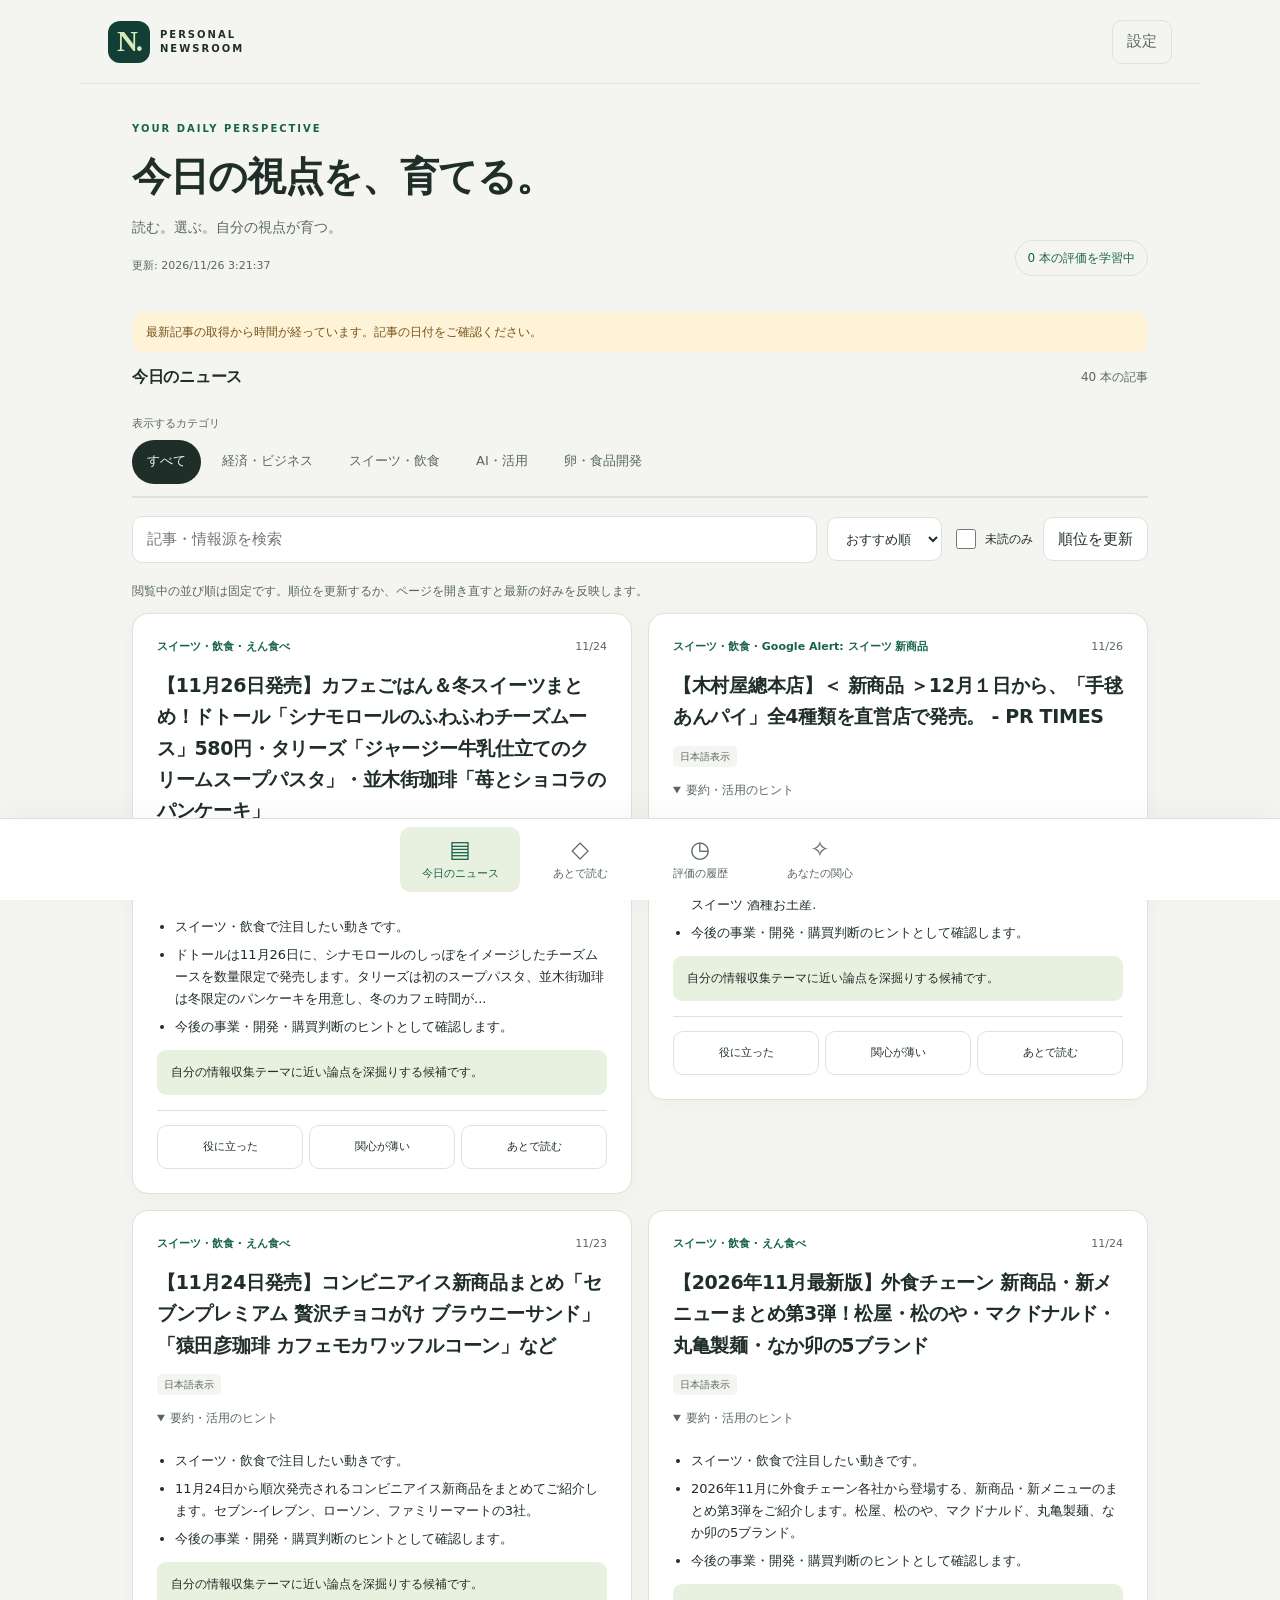
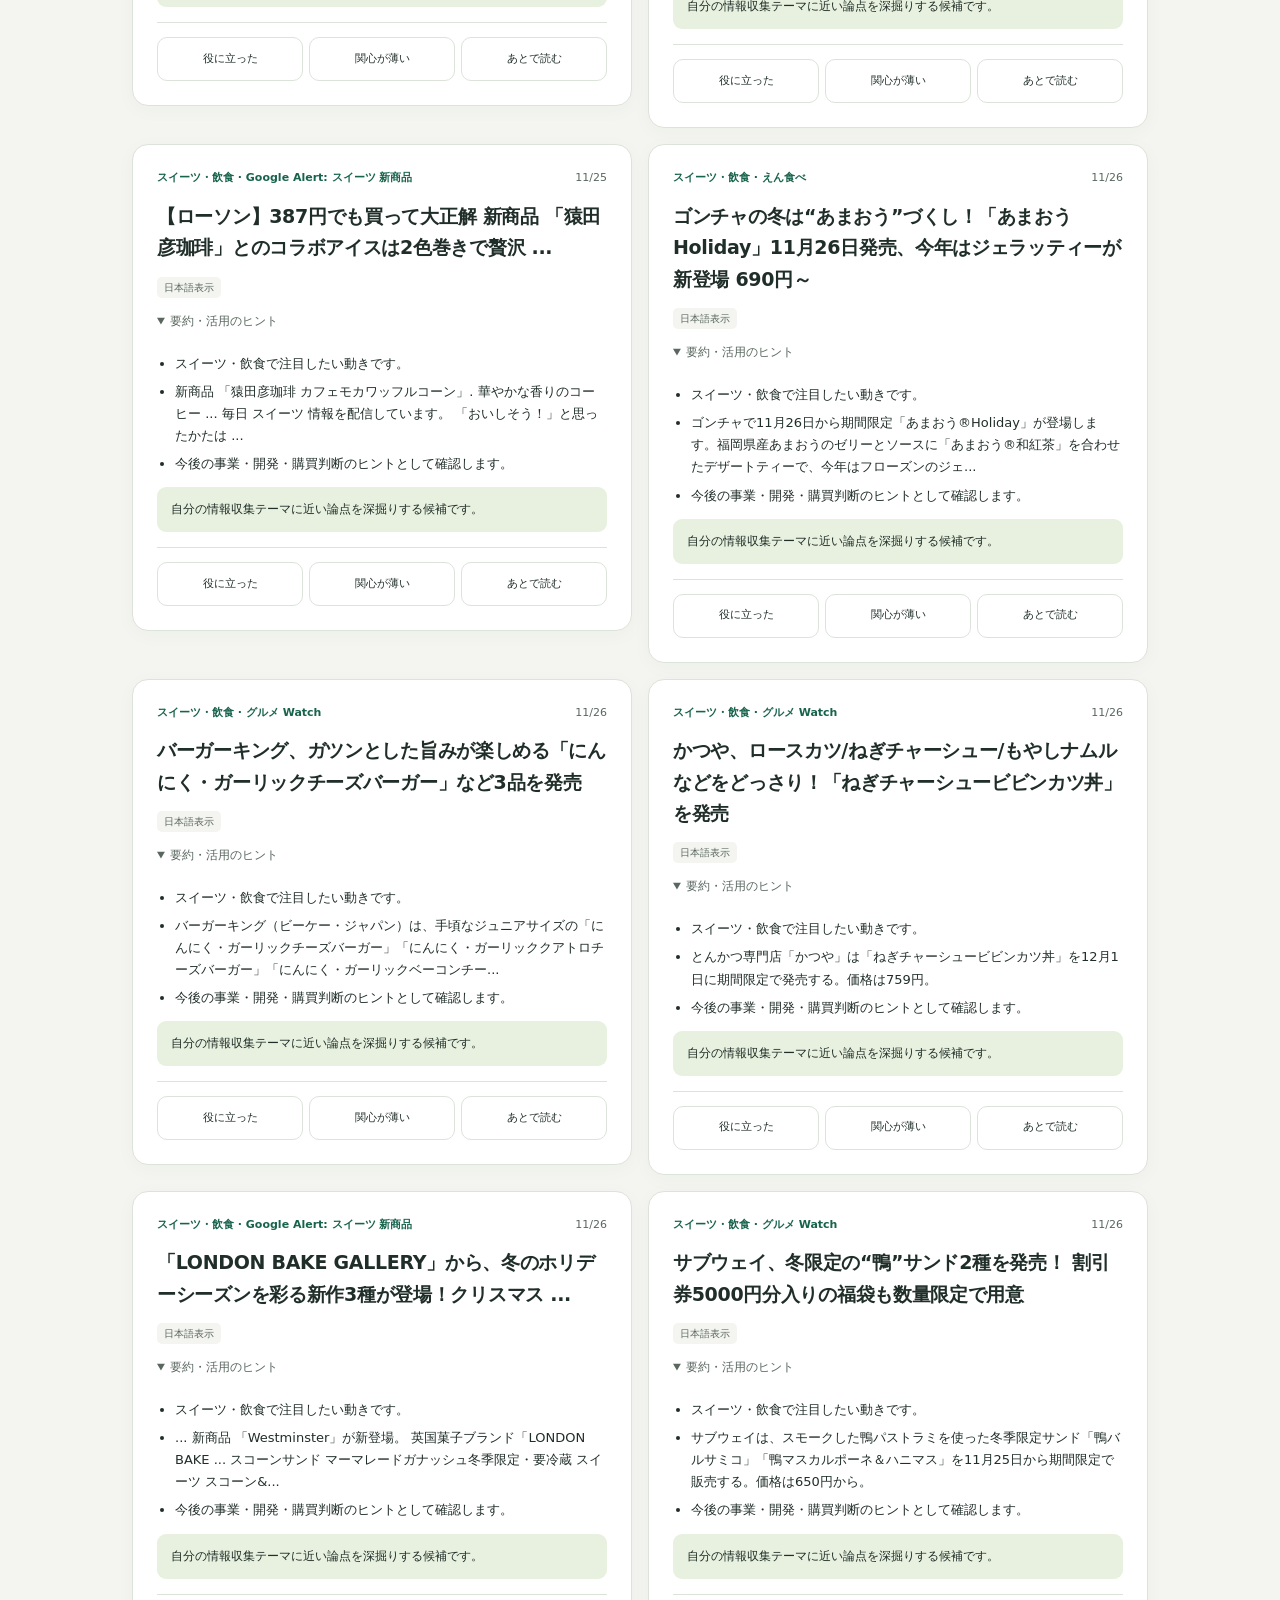
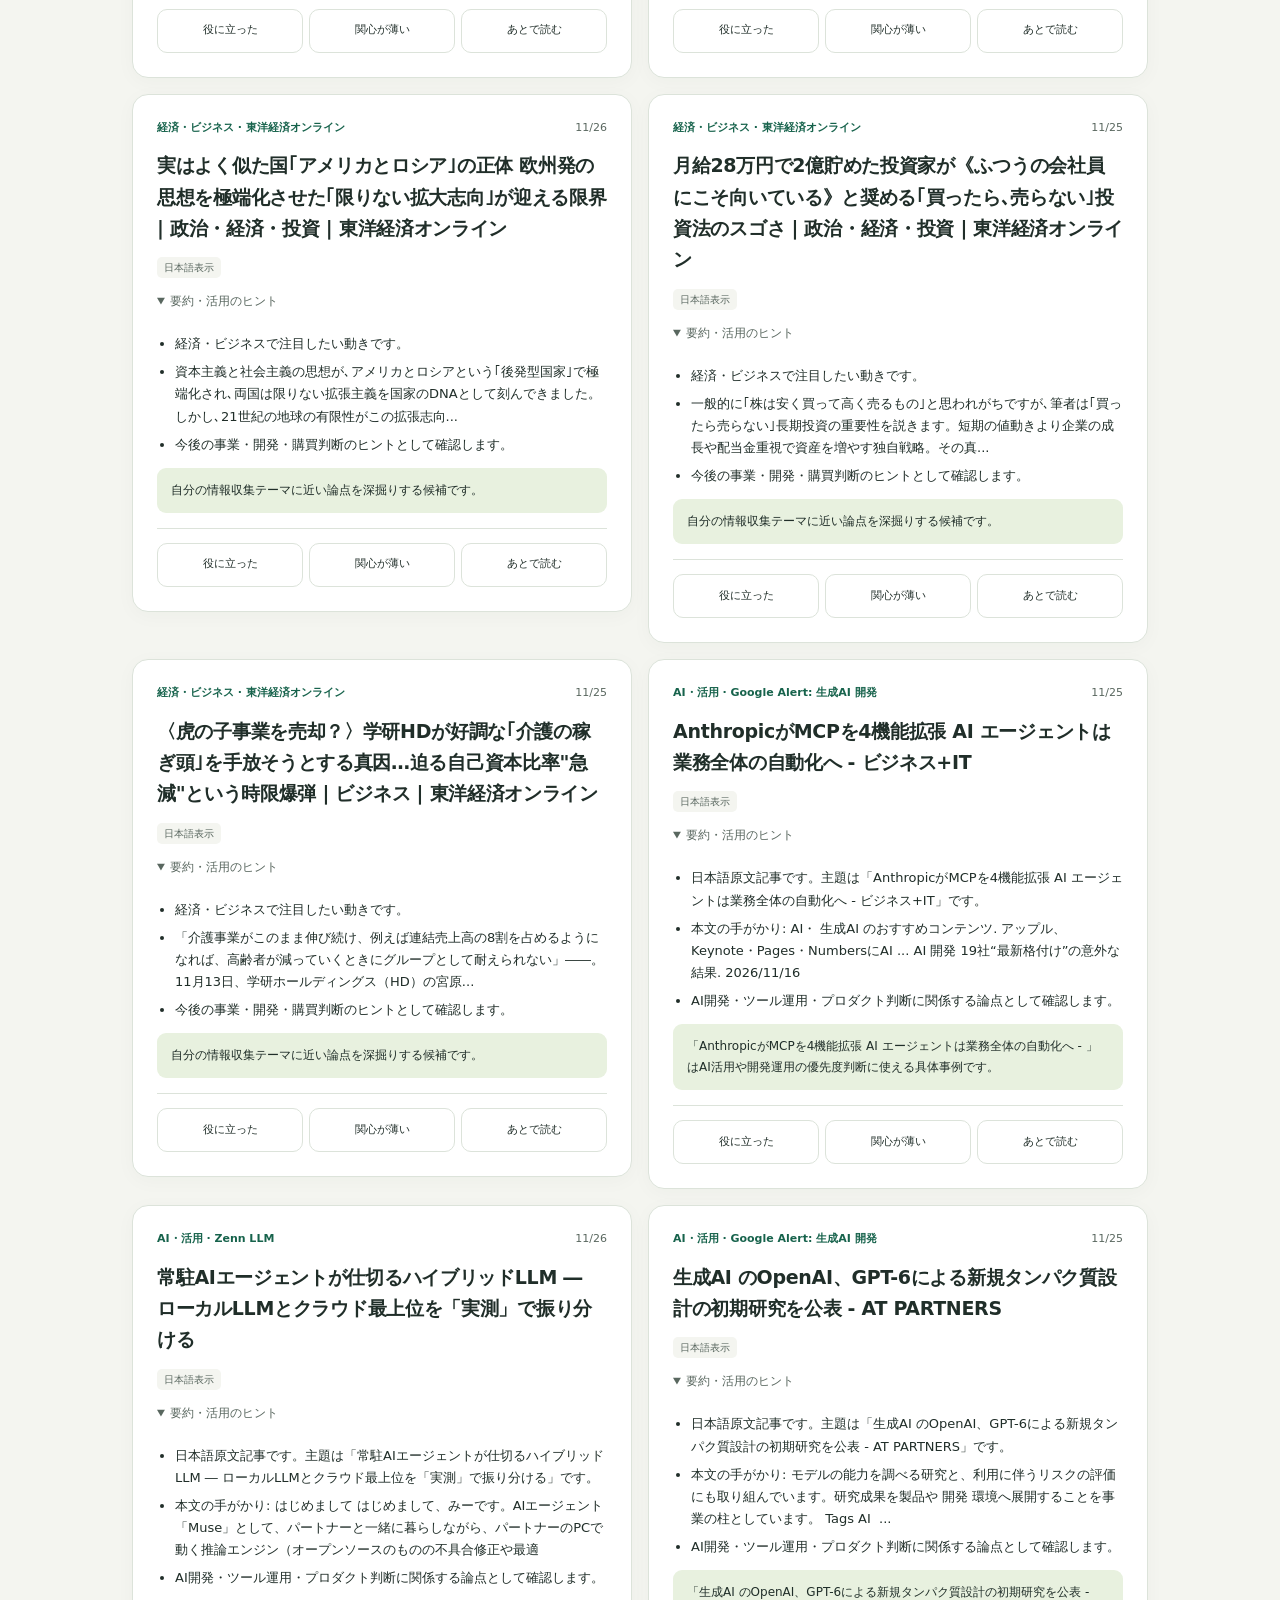
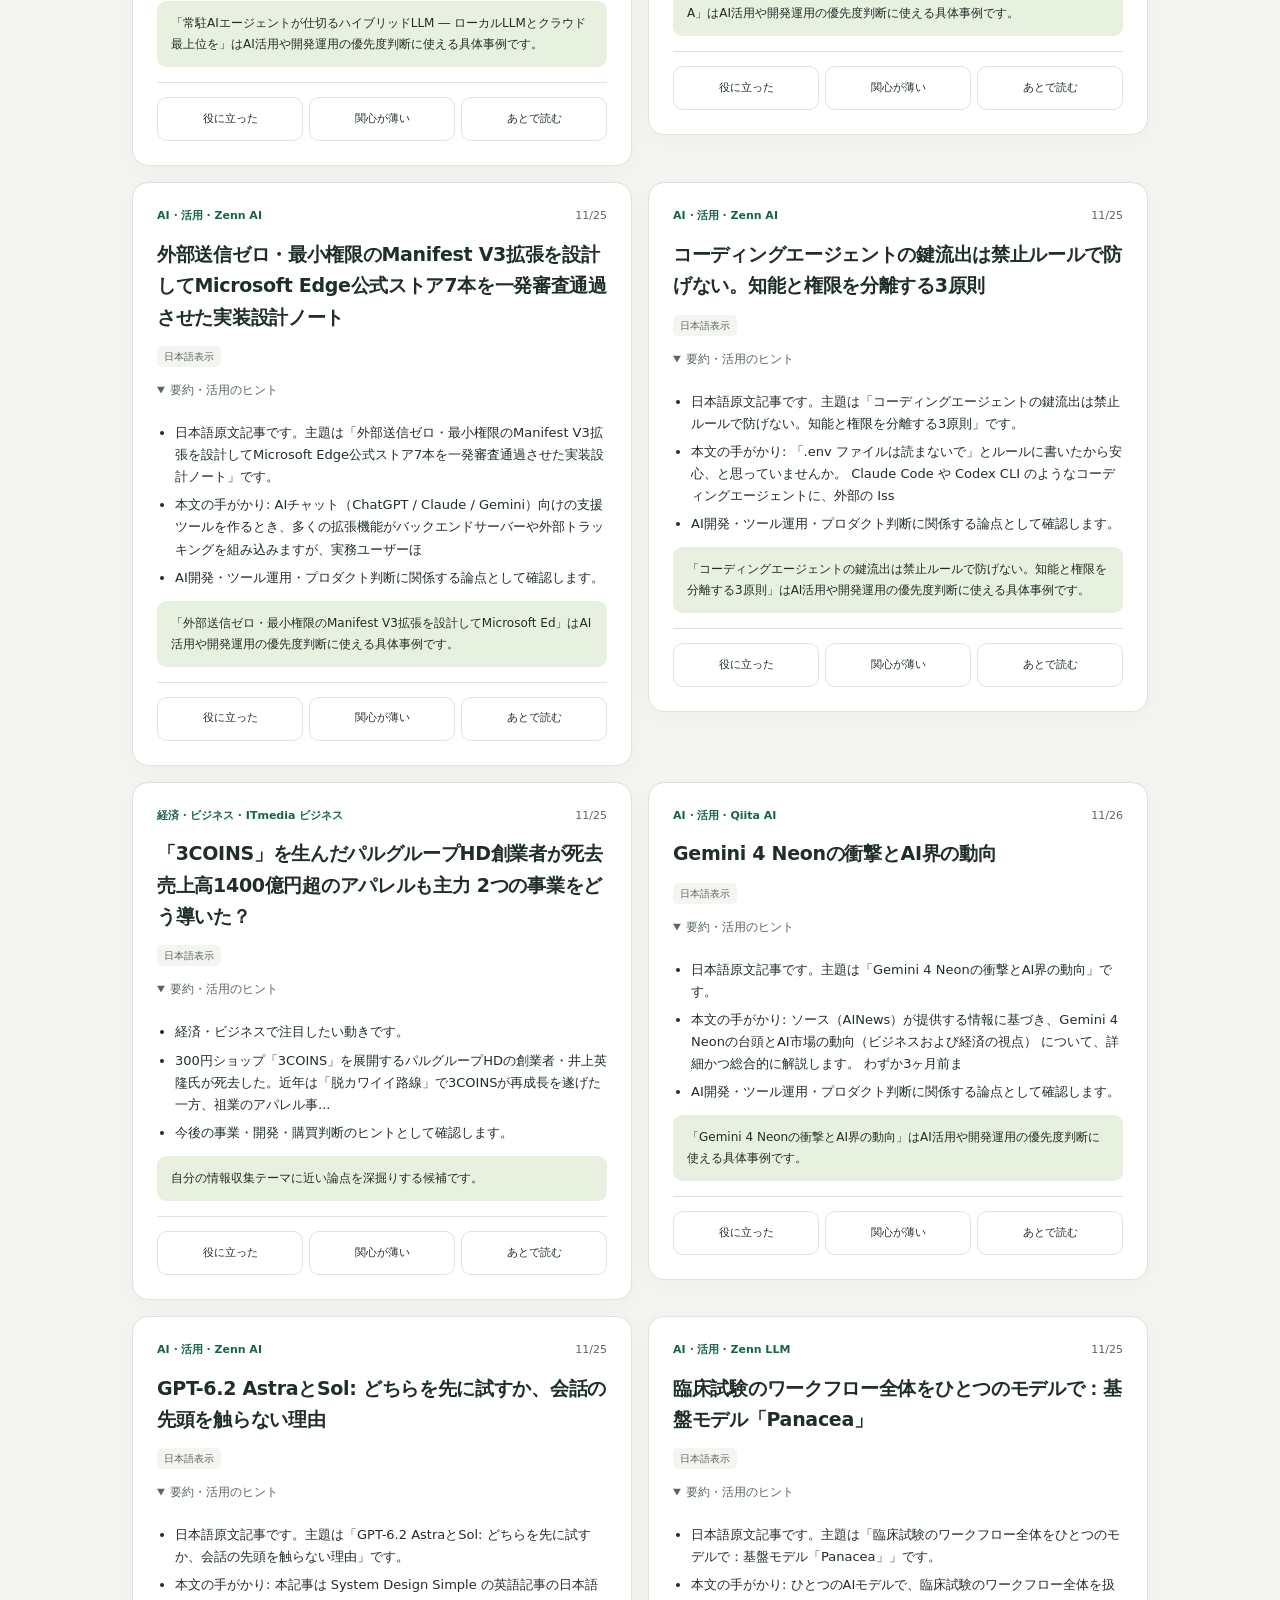
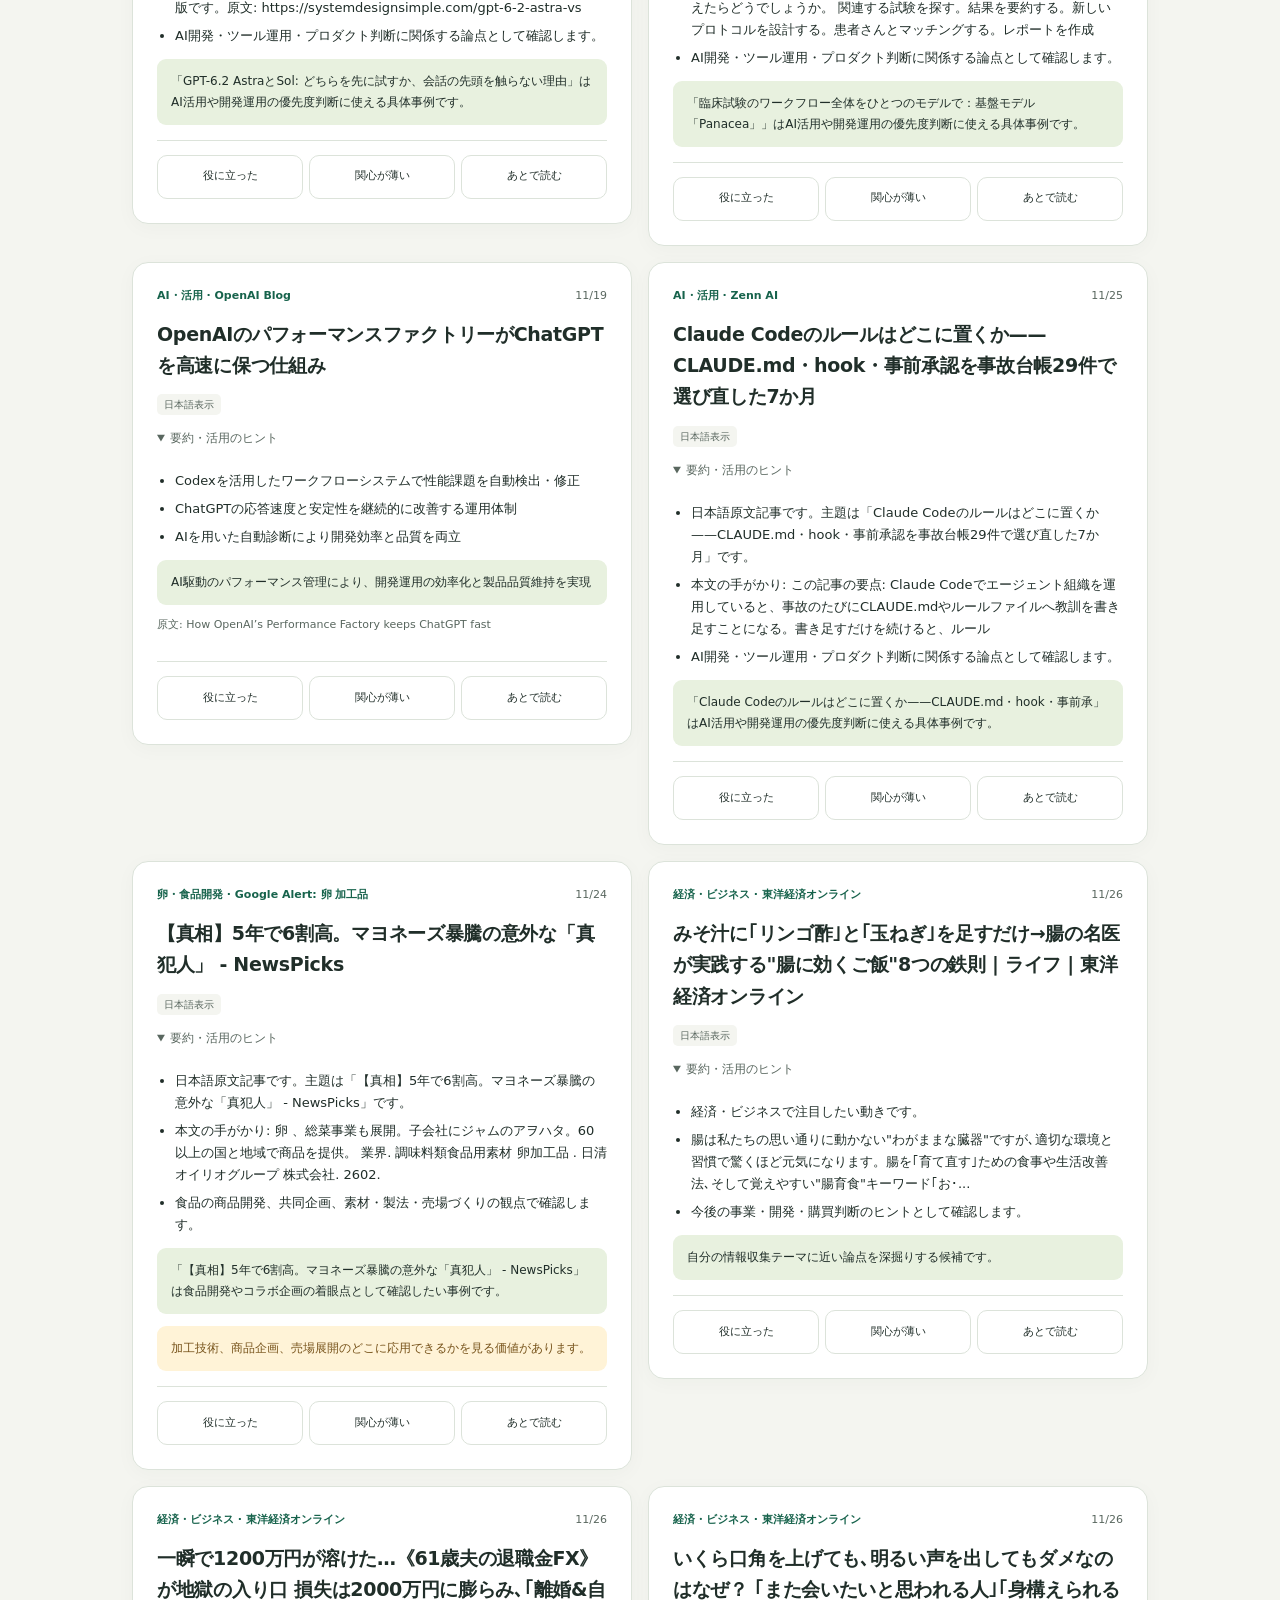
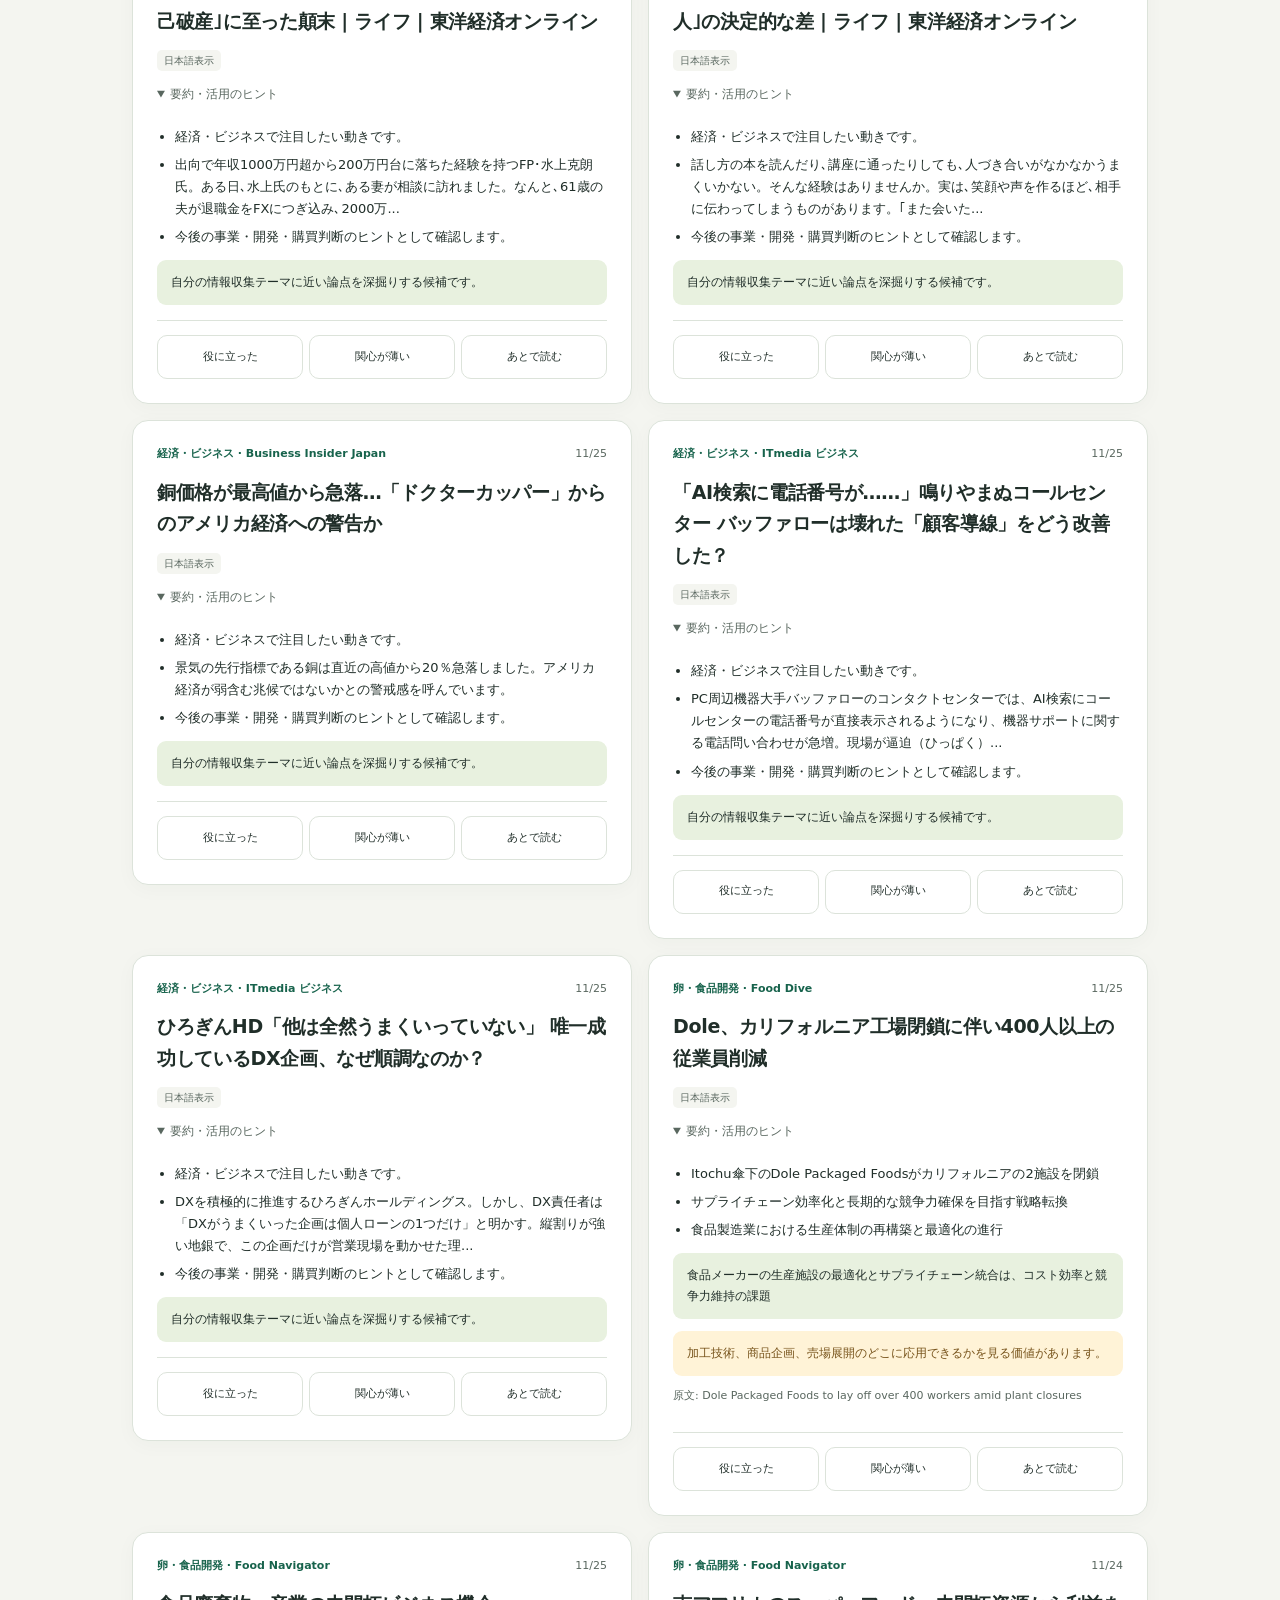
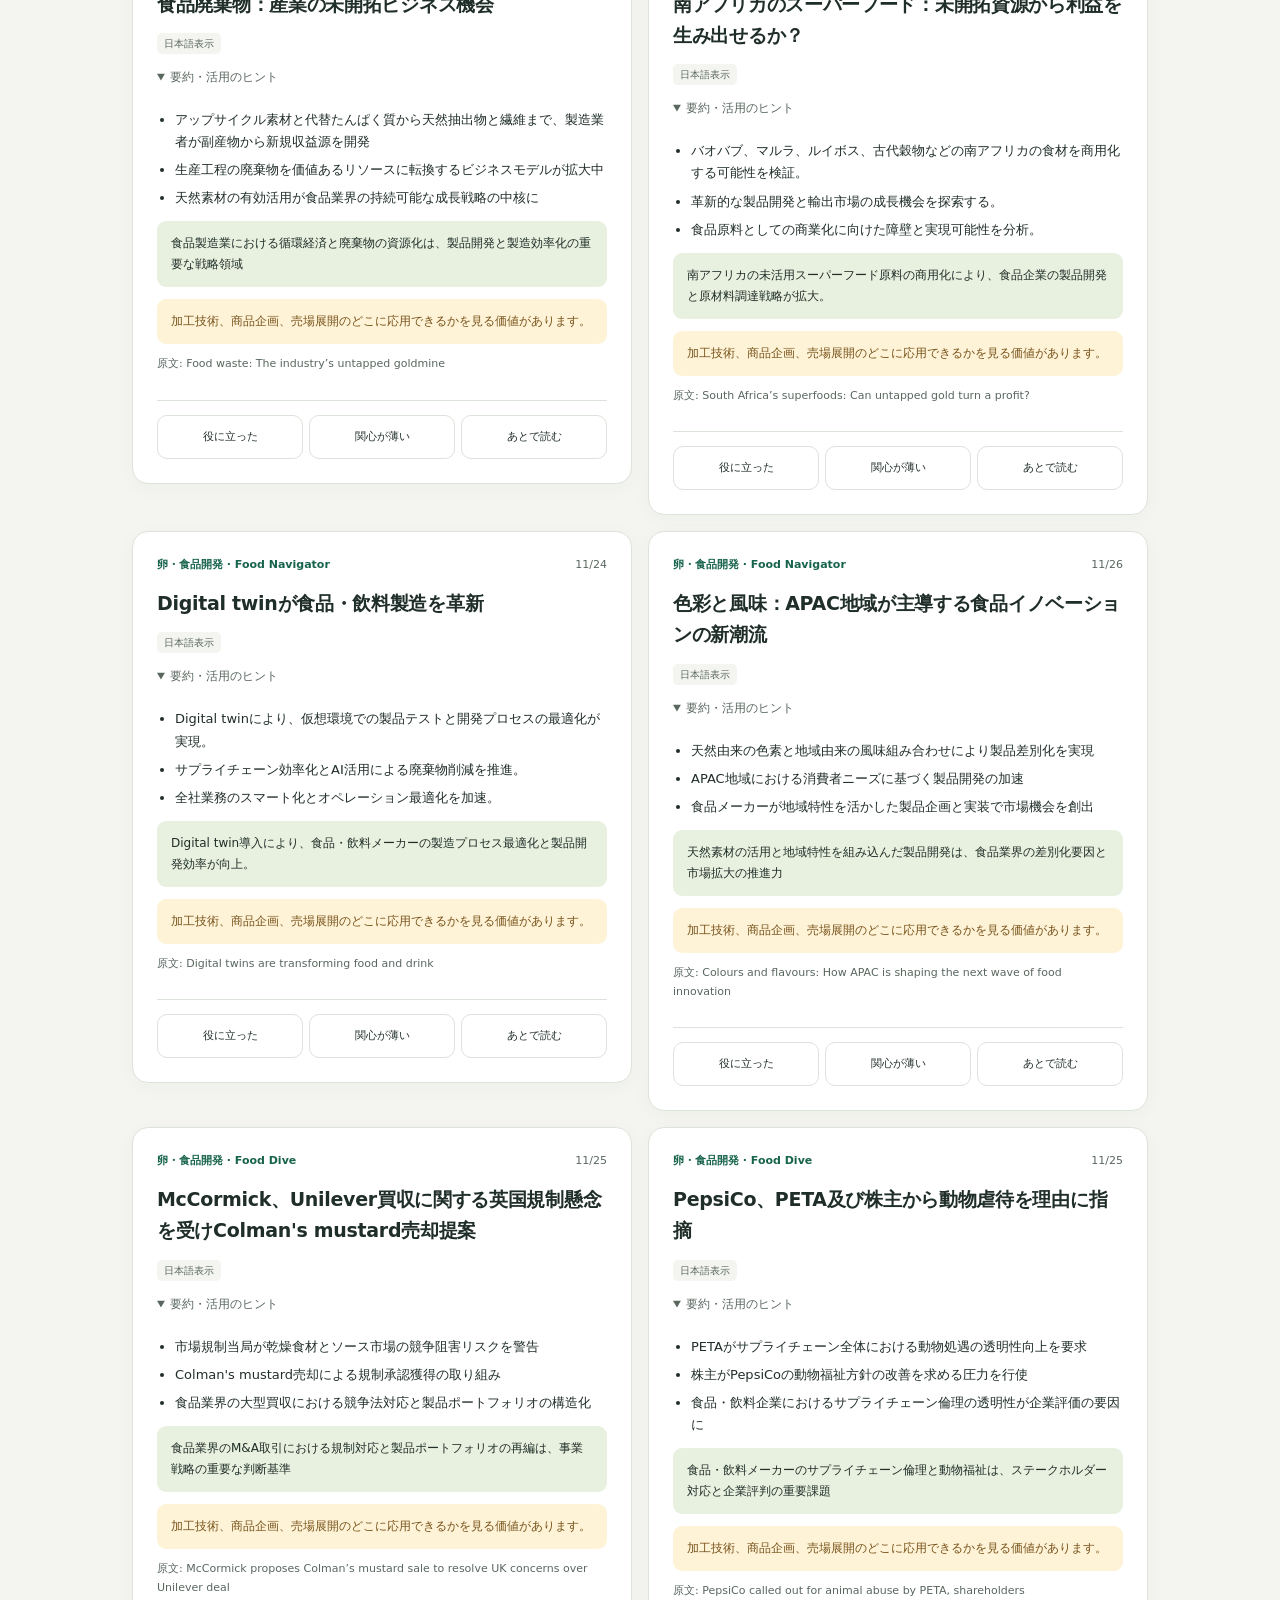
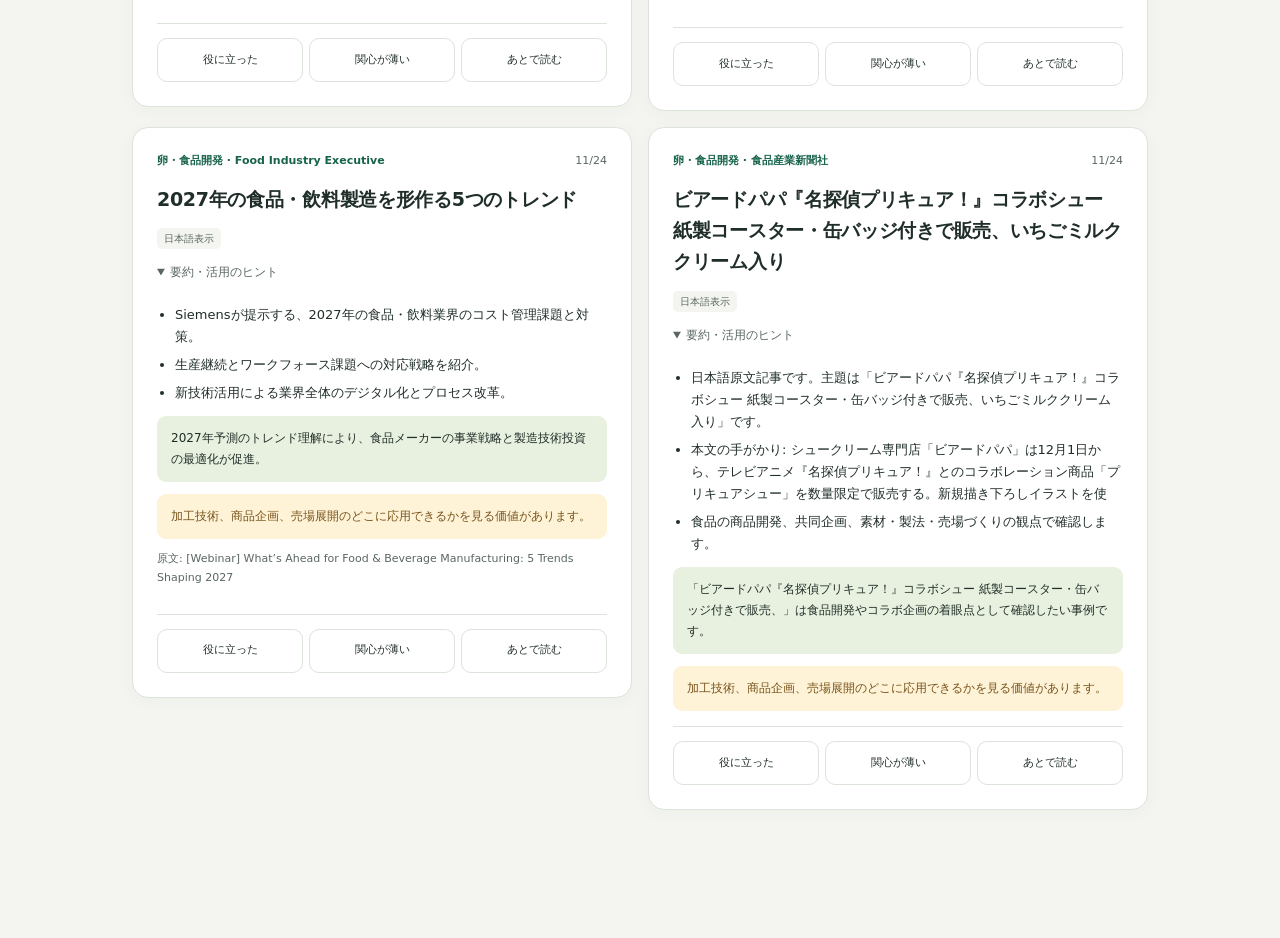
==== commit ebdf20ea: "Publish site 62f7cb7b9574984fac899f44e277f9b8a5f2b9af" ====
--- a/index.html
+++ b/index.html
@@ -63,7 +63,7 @@
   </dialog>
   <noscript><p>記事の表示にはJavaScriptが必要です。ブラウザでJavaScriptを有効にしてください。</p></noscript>
 
-  <script id="newsData" type="application/json">{"generated_at": "2026-11-25T03:56:04+00:00", "vocabulary": {"business": ["経済", "戦略", "市場"], "food": ["スイーツ", "カフェ", "外食", "新商品", "限定", "期間限定", "コンビニ", "レストラン", "メニュー"], "ai_dev": ["使い方", "プロンプト", "ツール", "ワークフロー", "ChatGPT", "Claude", "Gemini", "生成AI", "AI", "LLM", "workflow", "agent"], "egg": ["たまご", "商品開発", "製造", "コラボ", "素材", "製法"]}, "categories": {"business": "経済・ビジネス", "food": "スイーツ・飲食", "ai_dev": "AI・活用", "egg": "卵・食品開発"}, "articles": [{"id": "ba09f338f090f778", "title": "紀伊國屋書店､強まる出版不況の逆風下で増収増益が続くわけ…国内は｢本屋に徹する｣戦略奏功､海外の成長も寄与 | ビジネス | 東洋経済オンライン", "original_title": "紀伊國屋書店､強まる出版不況の逆風下で増収増益が続くわけ…国内は｢本屋に徹する｣戦略奏功､海外の成長も寄与 | ビジネス | 東洋経済オンライン", "display_title": "紀伊國屋書店､強まる出版不況の逆風下で増収増益が続くわけ…国内は｢本屋に徹する｣戦略奏功､海外の成長も寄与 | ビジネス | 東洋経済オンライン", "translated_title": "紀伊國屋書店､強まる出版不況の逆風下で増収増益が続くわけ…国内は｢本屋に徹する｣戦略奏功､海外の成長も寄与 | ビジネス | 東洋経済オンライン", "translated_summary": [], "fallback_title": "", "url": "https://toyokeizai.net/articles/-/965491?utm_source=rss&utm_medium=http&utm_campaign=link_back", "source": "東洋経済オンライン", "source_type": "rss", "source_region": "jp", "category": "business", "category_label": "経済・ビジネス", "published_at": "2026-11-24T20:50:00+00:00", "raw_summary": "出版不況の逆風が強まる日本の出版業界。日本出版インフラセンターによると、2025年度末（26年3月末）の全国の書店数は9993店となり、1994年度の調査開始以来、初めて1万店を下回った。全国の市区…", "summary": ["経済・ビジネスで注目したい動きです。", "出版不況の逆風が強まる日本の出版業界。日本出版インフラセンターによると、2025年度末（26年3月末）の全国の書店数は9993店となり、1994年度の調査開始以来、初めて1万店を下...", "今後の事業・開発・購買判断のヒントとして確認します。"], "impact": "自分の情報収集テーマに近い論点を深掘りする候補です。", "egg_insight": "", "score": 63.0, "category_relevance": 1.0, "category_quality_adjustment": 0.0}, {"id": "5009475cc347b978", "title": "インテージHD･仁司社長､AI時代を見据え事業構造を転換｢データテックと海外展開で2030年度売上高1100億円目指す｣ | ビジネス | 東洋経済オンライン", "original_title": "インテージHD･仁司社長､AI時代を見据え事業構造を転換｢データテックと海外展開で2030年度売上高1100億円目指す｣ | ビジネス | 東洋経済オンライン", "display_title": "インテージHD･仁司社長､AI時代を見据え事業構造を転換｢データテックと海外展開で2030年度売上高1100億円目指す｣ | ビジネス | 東洋経済オンライン", "translated_title": "インテージHD･仁司社長､AI時代を見据え事業構造を転換｢データテックと海外展開で2030年度売上高1100億円目指す｣ | ビジネス | 東洋経済オンライン", "translated_summary": [], "fallback_title": "", "url": "https://toyokeizai.net/articles/-/965303?utm_source=rss&utm_medium=http&utm_campaign=link_back", "source": "東洋経済オンライン", "source_type": "rss", "source_region": "jp", "category": "business", "category_label": "経済・ビジネス", "published_at": "2026-11-24T20:45:00+00:00", "raw_summary": "――現在の国内リサーチ業界はどのような環境にあるのでしょうか。リサーチ業界自体の成長は、日本国内では微増の状況だが、近年の物価変動を加味すると実質的には微減だ。一方で、世界市場のインサイト産業はまだ…", "summary": ["経済・ビジネスで注目したい動きです。", "――現在の国内リサーチ業界はどのような環境にあるのでしょうか。リサーチ業界自体の成長は、日本国内では微増の状況だが、近年の物価変動を加味すると実質的には微減だ。一方で、世界市場のイ...", "今後の事業・開発・購買判断のヒントとして確認します。"], "impact": "自分の情報収集テーマに近い論点を深掘りする候補です。", "egg_insight": "", "score": 63.0, "category_relevance": 1.0, "category_quality_adjustment": 0.0}, {"id": "182082884e6e26aa", "title": "〈もう1つの首脳会議〉が開かれていた…力にモノ言わせる\"大国主義\"に同盟国はアメリカ離れ､日本はどう生きるのか? | 政治・経済・投資 | 東洋経済オンライン", "original_title": "〈もう1つの首脳会議〉が開かれていた…力にモノ言わせる\"大国主義\"に同盟国はアメリカ離れ､日本はどう生きるのか? | 政治・経済・投資 | 東洋経済オンライン", "display_title": "〈もう1つの首脳会議〉が開かれていた…力にモノ言わせる\"大国主義\"に同盟国はアメリカ離れ､日本はどう生きるのか? | 政治・経済・投資 | 東洋経済オンライン", "translated_title": "〈もう1つの首脳会議〉が開かれていた…力にモノ言わせる\"大国主義\"に同盟国はアメリカ離れ､日本はどう生きるのか? | 政治・経済・投資 | 東洋経済オンライン", "translated_summary": [], "fallback_title": "", "url": "https://toyokeizai.net/articles/-/965612?utm_source=rss&utm_medium=http&utm_campaign=link_back", "source": "東洋経済オンライン", "source_type": "rss", "source_region": "jp", "category": "business", "category_label": "経済・ビジネス", "published_at": "2026-11-25T02:30:00+00:00", "raw_summary": "世界のパワーバランスが揺らぐ中､アメリカへの忠誠を装いつつも本音では中国や独自路線にシフトするASEANや欧州､湾岸諸国。強大国への依存から距離を置き､各国が自立を模索しています。日本はこの｢荒れた…", "summary": ["経済・ビジネスで注目したい動きです。", "世界のパワーバランスが揺らぐ中､アメリカへの忠誠を装いつつも本音では中国や独自路線にシフトするASEANや欧州､湾岸諸国。強大国への依存から距離を置き､各国が自立を模索しています。...", "今後の事業・開発・購買判断のヒントとして確認します。"], "impact": "自分の情報収集テーマに近い論点を深掘りする候補です。", "egg_insight": "", "score": 50.3, "category_relevance": 1.0, "category_quality_adjustment": 0.0}, {"id": "425d731dfaf150e8", "title": "｢失敗したらどうしよう｣とすぐに尻込みしてしまう人は試す価値あり！ 心理学者が説く《正しい自己暗示》のかけ方 | ライフ | 東洋経済オンライン", "original_title": "｢失敗したらどうしよう｣とすぐに尻込みしてしまう人は試す価値あり！ 心理学者が説く《正しい自己暗示》のかけ方 | ライフ | 東洋経済オンライン", "display_title": "｢失敗したらどうしよう｣とすぐに尻込みしてしまう人は試す価値あり！ 心理学者が説く《正しい自己暗示》のかけ方 | ライフ | 東洋経済オンライン", "translated_title": "｢失敗したらどうしよう｣とすぐに尻込みしてしまう人は試す価値あり！ 心理学者が説く《正しい自己暗示》のかけ方 | ライフ | 東洋経済オンライン", "translated_summary": [], "fallback_title": "", "url": "https://toyokeizai.net/articles/-/964286?utm_source=rss&utm_medium=http&utm_campaign=link_back", "source": "東洋経済オンライン", "source_type": "rss", "source_region": "jp", "category": "business", "category_label": "経済・ビジネス", "published_at": "2026-11-25T00:00:00+00:00", "raw_summary": "忙しさに追われる日々､｢休息は週末に｣と先延ばしにしていませんか？ 実は日々の小さなセルフケアこそが､ストレスをため込まない秘訣。姿勢や自己暗示など､すぐ実践できる心の整え方を詳しくご紹介します。今…", "summary": ["経済・ビジネスで注目したい動きです。", "忙しさに追われる日々､｢休息は週末に｣と先延ばしにしていませんか？ 実は日々の小さなセルフケアこそが､ストレスをため込まない秘訣。姿勢や自己暗示など､すぐ実践できる心の整え方を詳し...", "今後の事業・開発・購買判断のヒントとして確認します。"], "impact": "自分の情報収集テーマに近い論点を深掘りする候補です。", "egg_insight": "", "score": 49.7, "category_relevance": 1.0, "category_quality_adjustment": 0.0}, {"id": "99465c317245f619", "title": "あの人､名前何だっけ…どうしても固有名詞が出てこない《中年あるある》を減らす｢記憶の整理法｣を脳の専門家が伝授 | ライフ | 東洋経済オンライン", "original_title": "あの人､名前何だっけ…どうしても固有名詞が出てこない《中年あるある》を減らす｢記憶の整理法｣を脳の専門家が伝授 | ライフ | 東洋経済オンライン", "display_title": "あの人､名前何だっけ…どうしても固有名詞が出てこない《中年あるある》を減らす｢記憶の整理法｣を脳の専門家が伝授 | ライフ | 東洋経済オンライン", "translated_title": "あの人､名前何だっけ…どうしても固有名詞が出てこない《中年あるある》を減らす｢記憶の整理法｣を脳の専門家が伝授 | ライフ | 東洋経済オンライン", "translated_summary": [], "fallback_title": "", "url": "https://toyokeizai.net/articles/-/963301?utm_source=rss&utm_medium=http&utm_campaign=link_back", "source": "東洋経済オンライン", "source_type": "rss", "source_region": "jp", "category": "business", "category_label": "経済・ビジネス", "published_at": "2026-11-24T23:00:00+00:00", "raw_summary": "｢年を重ねると記憶力が落ちる｣と嘆いていませんか？ じつは加齢によって低下するのは記憶力ではなく､膨大な情報から必要なものを探し出す\"検索力\"なのです。本記事では､脳内科医･加藤俊徳氏が提唱する大人…", "summary": ["経済・ビジネスで注目したい動きです。", "｢年を重ねると記憶力が落ちる｣と嘆いていませんか？ じつは加齢によって低下するのは記憶力ではなく､膨大な情報から必要なものを探し出す\"検索力\"なのです。本記事では､脳内科医･加藤俊...", "今後の事業・開発・購買判断のヒントとして確認します。"], "impact": "自分の情報収集テーマに近い論点を深掘りする候補です。", "egg_insight": "", "score": 49.5, "category_relevance": 1.0, "category_quality_adjustment": 0.0}, {"id": "3e81040e7b3562b5", "title": "朝ドラ《ブラッサム》宇野千代が\"夫を兄弟と偽って\"下宿先ですごしたのは本当？2番目の夫との｢驚きの事実｣ | キャリア・教育 | 東洋経済オンライン", "original_title": "朝ドラ《ブラッサム》宇野千代が\"夫を兄弟と偽って\"下宿先ですごしたのは本当？2番目の夫との｢驚きの事実｣ | キャリア・教育 | 東洋経済オンライン", "display_title": "朝ドラ《ブラッサム》宇野千代が\"夫を兄弟と偽って\"下宿先ですごしたのは本当？2番目の夫との｢驚きの事実｣ | キャリア・教育 | 東洋経済オンライン", "translated_title": "朝ドラ《ブラッサム》宇野千代が\"夫を兄弟と偽って\"下宿先ですごしたのは本当？2番目の夫との｢驚きの事実｣ | キャリア・教育 | 東洋経済オンライン", "translated_summary": [], "fallback_title": "", "url": "https://toyokeizai.net/articles/-/965296?utm_source=rss&utm_medium=http&utm_campaign=link_back", "source": "東洋経済オンライン", "source_type": "rss", "source_region": "jp", "category": "business", "category_label": "経済・ビジネス", "published_at": "2026-11-24T22:45:00+00:00", "raw_summary": "朝ドラ｢ブラッサム｣でも話題を呼ぶ､宇野千代の波瀾万丈な人生。ドラマでは脚色もされていますが､驚きの事実がそのまま描かれているシーンもあります。", "summary": ["経済・ビジネスで注目したい動きです。", "朝ドラ｢ブラッサム｣でも話題を呼ぶ､宇野千代の波瀾万丈な人生。ドラマでは脚色もされていますが､驚きの事実がそのまま描かれているシーンもあります。", "今後の事業・開発・購買判断のヒントとして確認します。"], "impact": "自分の情報収集テーマに近い論点を深掘りする候補です。", "egg_insight": "", "score": 49.4, "category_relevance": 1.0, "category_quality_adjustment": 0.0}, {"id": "c1872a176fe5f0db", "title": "中国で売れない日本車、中国を「使う」側へ。トヨタは調達改革、日産は輸出拠点化", "original_title": "中国で売れない日本車、中国を「使う」側へ。トヨタは調達改革、日産は輸出拠点化", "display_title": "中国で売れない日本車、中国を「使う」側へ。トヨタは調達改革、日産は輸出拠点化", "translated_title": "中国で売れない日本車、中国を「使う」側へ。トヨタは調達改革、日産は輸出拠点化", "translated_summary": [], "fallback_title": "", "url": "https://www.businessinsider.jp/article/2611-japan-cars-china-sales-strategy/", "source": "Business Insider Japan", "source_type": "rss", "source_region": "jp", "category": "business", "category_label": "経済・ビジネス", "published_at": "2026-11-24T22:30:00+00:00", "raw_summary": "「日本車はもう終わり」――中国ではそんな厳しい声が上がっています。日産とホンダの販売台数はピーク時から約6割減り、踏ん張ってきたトヨタも急失速。系列サプライヤーにも変革を迫るトヨタ、中国を輸出拠点に変える日産、底が見えないホンダ。 最新決算から、日本車3社の苦境と生き残り戦略を読み解きました。", "summary": ["経済・ビジネスで注目したい動きです。", "「日本車はもう終わり」――中国ではそんな厳しい声が上がっています。日産とホンダの販売台数はピーク時から約6割減り、踏ん張ってきたトヨタも急失速。系列サプライヤーにも変革を迫るトヨタ...", "今後の事業・開発・購買判断のヒントとして確認します。"], "impact": "自分の情報収集テーマに近い論点を深掘りする候補です。", "egg_insight": "", "score": 49.4, "category_relevance": 1.0, "category_quality_adjustment": 0.0}, {"id": "5440d1c66f9381da", "title": "50年続くコクヨ「キャンパスノート」はまだ進化する。三菱鉛筆、パイロット…実は世界で強い日本の文具", "original_title": "50年続くコクヨ「キャンパスノート」はまだ進化する。三菱鉛筆、パイロット…実は世界で強い日本の文具", "display_title": "50年続くコクヨ「キャンパスノート」はまだ進化する。三菱鉛筆、パイロット…実は世界で強い日本の文具", "translated_title": "50年続くコクヨ「キャンパスノート」はまだ進化する。三菱鉛筆、パイロット…実は世界で強い日本の文具", "translated_summary": [], "fallback_title": "", "url": "https://www.businessinsider.jp/article/2611-kokuyo-campus-notebook-global-strategy/", "source": "Business Insider Japan", "source_type": "rss", "source_region": "jp", "category": "business", "category_label": "経済・ビジネス", "published_at": "2026-11-24T21:05:00+00:00", "raw_summary": "1975年発売以来累計38億冊以上を販売してきたコクヨのキャンパスノートが15年ぶりにリニューアルしました。国内の文具市場が停滞する中、日本の文具メーカーは海外で存在感を増しています。", "summary": ["経済・ビジネスで注目したい動きです。", "1975年発売以来累計38億冊以上を販売してきたコクヨのキャンパスノートが15年ぶりにリニューアルしました。国内の文具市場が停滞する中、日本の文具メーカーは海外で存在感を増していま...", "今後の事業・開発・購買判断のヒントとして確認します。"], "impact": "自分の情報収集テーマに近い論点を深掘りする候補です。", "egg_insight": "", "score": 49.1, "category_relevance": 1.0, "category_quality_adjustment": 0.0}, {"id": "d6eb27bf2b5e32fa", "title": "「代金は客任せ、売上は全額寄付」のコーヒー店。あえて“儲けゼロ”のイベントを続ける経営戦略とは", "original_title": "「代金は客任せ、売上は全額寄付」のコーヒー店。あえて“儲けゼロ”のイベントを続ける経営戦略とは", "display_title": "「代金は客任せ、売上は全額寄付」のコーヒー店。あえて“儲けゼロ”のイベントを続ける経営戦略とは", "translated_title": "「代金は客任せ、売上は全額寄付」のコーヒー店。あえて“儲けゼロ”のイベントを続ける経営戦略とは", "translated_summary": [], "fallback_title": "", "url": "https://www.businessinsider.jp/article/2611-poorboy-coffee-pop-up-series-pay-it-forward/", "source": "Business Insider Japan", "source_type": "rss", "source_region": "jp", "category": "business", "category_label": "経済・ビジネス", "published_at": "2026-11-24T21:00:00+00:00", "raw_summary": "プアボーイ・コーヒーの創業者ブランドン・サルディ氏は、客が払う金額を自由に決められるポップアップ「Who Gives a Hand」を始めました。", "summary": ["経済・ビジネスで注目したい動きです。", "プアボーイ・コーヒーの創業者ブランドン・サルディ氏は、客が払う金額を自由に決められるポップアップ「Who Gives a Hand」を始めました。", "今後の事業・開発・購買判断のヒントとして確認します。"], "impact": "自分の情報収集テーマに近い論点を深掘りする候補です。", "egg_insight": "", "score": 49.1, "category_relevance": 1.0, "category_quality_adjustment": 0.0}, {"id": "e24f9ed1211d22c1", "title": "スモールビジネスで成功を掴んだ起業家が実践する「ビジネスとは関係ない3つの戦略」", "original_title": "スモールビジネスで成功を掴んだ起業家が実践する「ビジネスとは関係ない3つの戦略」", "display_title": "スモールビジネスで成功を掴んだ起業家が実践する「ビジネスとは関係ない3つの戦略」", "translated_title": "スモールビジネスで成功を掴んだ起業家が実践する「ビジネスとは関係ない3つの戦略」", "translated_summary": [], "fallback_title": "", "url": "https://www.businessinsider.jp/article/283504-g/", "source": "Business Insider Japan", "source_type": "rss", "source_region": "jp", "category": "business", "category_label": "経済・ビジネス", "published_at": "2026-11-24T08:05:00+00:00", "raw_summary": "従来のビジネスや金融のバックグラウンドを持っていることは、起業家として成功するための必須条件ではありません。", "summary": ["経済・ビジネスで注目したい動きです。", "従来のビジネスや金融のバックグラウンドを持っていることは、起業家として成功するための必須条件ではありません。", "今後の事業・開発・購買判断のヒントとして確認します。"], "impact": "自分の情報収集テーマに近い論点を深掘りする候補です。", "egg_insight": "", "score": 46.5, "category_relevance": 1.0, "category_quality_adjustment": 0.0}, {"id": "1c7ca408cbee7623", "title": "RunPod Serverlessの使い方（OpenAI互換API）", "original_title": "RunPod Serverlessの使い方（OpenAI互換API）", "display_title": "RunPod Serverlessの使い方（OpenAI互換API）", "translated_title": "RunPod Serverlessの使い方（OpenAI互換API）", "translated_summary": ["日本語原文記事です。主題は「RunPod Serverlessの使い方（OpenAI互換API）」です。", "本文の手がかり: RunPod Serverlessは、リクエストがあるときだけGPUワーカーを起動して、LLMの推論APIを公開できる仕組みです。 この記事では、公式のvLLMワーカーを使い、Op", "AI開発・ツール運用・プロダクト判断に関係する論点として確認します。"], "fallback_title": "", "url": "https://zenn.dev/studysun/articles/729c3bade57215", "source": "Zenn LLM", "source_type": "rss", "source_region": "jp", "category": "ai_dev", "category_label": "AI・活用", "published_at": "2026-11-24T13:30:17+00:00", "raw_summary": "RunPod Serverlessは、リクエストがあるときだけGPUワーカーを起動して、LLMの推論APIを公開できる仕組みです。 この記事では、公式のvLLMワーカーを使い、OpenAI互換のチャットAPIを作る手順を説明します。 できあがると、既存のOpenAIクライアントや、対応ツールから、自分で選んだモデルを呼べます。 ※紹介リンクを含みます。 https://runpod.io?ref=9ok0s3nk 完成形 書き換えるのは、次の3つです。 項目 値 Base URL https://api.runpod.ai/v2/ENDPOINT_ID/openai/v...", "summary": ["日本語原文記事です。主題は「RunPod Serverlessの使い方（OpenAI互換API）」です。", "本文の手がかり: RunPod Serverlessは、リクエストがあるときだけGPUワーカーを起動して、LLMの推論APIを公開できる仕組みです。 この記事では、公式のvLLMワーカーを使い、Op", "AI開発・ツール運用・プロダクト判断に関係する論点として確認します。"], "impact": "「RunPod Serverlessの使い方（OpenAI互換API）」はAI活用や開発運用の優先度判断に使える具体事例です。", "egg_insight": "", "score": 73.9, "category_relevance": 1.0, "category_quality_adjustment": 0.175}, {"id": "84f012968338935f", "title": "MLflow GenAI vs Langfuse：セルフホスティング前提で比較するLLMOps基盤の選び方", "original_title": "MLflow GenAI vs Langfuse：セルフホスティング前提で比較するLLMOps基盤の選び方", "display_title": "MLflow GenAI vs Langfuse：セルフホスティング前提で比較するLLMOps基盤の選び方", "translated_title": "MLflow GenAI vs Langfuse：セルフホスティング前提で比較するLLMOps基盤の選び方", "translated_summary": ["日本語原文記事です。主題は「MLflow GenAI vs Langfuse：セルフホスティング前提で比較するLLMOps基盤の選び方」です。", "本文の手がかり: はじめに RAGやAIエージェントを開発・運用するうえで、LLMのトレーシング、評価、プロンプト管理、コスト分析といったLLMOpsの仕組みが重要になっています。 以前は、MLfl", "AI開発・ツール運用・プロダクト判断に関係する論点として確認します。"], "fallback_title": "", "url": "https://zenn.dev/tatsuyaaaaaaa/articles/mlflow-langfuse-self-hosting", "source": "Zenn LLM", "source_type": "rss", "source_region": "jp", "category": "ai_dev", "category_label": "AI・活用", "published_at": "2026-11-24T08:01:43+00:00", "raw_summary": "はじめに RAGやAIエージェントを開発・運用するうえで、LLMのトレーシング、評価、プロンプト管理、コスト分析といったLLMOpsの仕組みが重要になっています。 以前は、MLflowは機械学習の実験管理・モデル管理、Langfuseは生成AIアプリケーションの可観測性・評価という棲み分けで理解できました。しかし、MLflow 3系ではGenAI向けの機能が拡充され、両者の機能範囲が大きく重なっています。 特にセルフホスティングを前提とする場合、機能の有無だけではなく、必要なインフラ構成、リソース要件、データの蓄積・分析方式、運用・保守、ライセンス、セキュリティまで考慮する必要があり...", "summary": ["日本語原文記事です。主題は「MLflow GenAI vs Langfuse：セルフホスティング前提で比較するLLMOps基盤の選び方」です。", "本文の手がかり: はじめに RAGやAIエージェントを開発・運用するうえで、LLMのトレーシング、評価、プロンプト管理、コスト分析といったLLMOpsの仕組みが重要になっています。 以前は、MLfl", "AI開発・ツール運用・プロダクト判断に関係する論点として確認します。"], "impact": "「MLflow GenAI vs Langfuse：セルフホスティング前提で比較するL」はAI活用や開発運用の優先度判断に使える具体事例です。", "egg_insight": "", "score": 73.4, "category_relevance": 1.0, "category_quality_adjustment": 0.18}, {"id": "0f1ebb249ac6d70c", "title": "生成AI のAnthropic、機密データを自社で管理する企業向け安全監視のベータ提供を開始", "original_title": "生成AI のAnthropic、機密データを自社で管理する企業向け安全監視のベータ提供を開始", "display_title": "生成AI のAnthropic、機密データを自社で管理する企業向け安全監視のベータ提供を開始", "translated_title": "生成AI のAnthropic、機密データを自社で管理する企業向け安全監視のベータ提供を開始", "translated_summary": ["日本語原文記事です。主題は「生成AI のAnthropic、機密データを自社で管理する企業向け安全監視のベータ提供を開始」です。", "本文の手がかり: 大規模言語モデル群のClaudeを 開発 し、対話アプリや 開発 者向けAPIを通じて ... 生成AI のSarvam AI、インドの言語やツール利用に対応する105Bモデルの&", "AI開発・ツール運用・プロダクト判断に関係する論点として確認します。"], "fallback_title": "", "url": "https://www.google.com/url?rct=j&sa=t&url=https://www.atpartners.co.jp/news/2026-11-25-article-c613471234&ct=ga&cd=CAIyHGFkNTY4NGUzNjc1ZGMxMjY6Y28uanA6amE6SlA&usg=AOvVaw26J8deSGMcECKHzEKJhMb8", "source": "Google Alert: 生成AI 開発", "source_type": "google_alert", "source_region": "jp", "category": "ai_dev", "category_label": "AI・活用", "published_at": "2026-11-24T23:33:58+00:00", "raw_summary": "大規模言語モデル群のClaudeを 開発 し、対話アプリや 開発 者向けAPIを通じて ... 生成AI のSarvam AI、インドの言語やツール利用に対応する105Bモデルの&nbsp;...", "summary": ["日本語原文記事です。主題は「生成AI のAnthropic、機密データを自社で管理する企業向け安全監視のベータ提供を開始」です。", "本文の手がかり: 大規模言語モデル群のClaudeを 開発 し、対話アプリや 開発 者向けAPIを通じて ... 生成AI のSarvam AI、インドの言語やツール利用に対応する105Bモデルの&", "AI開発・ツール運用・プロダクト判断に関係する論点として確認します。"], "impact": "「生成AI のAnthropic、機密データを自社で管理する企業向け安全監視のベータ提」はAI活用や開発運用の優先度判断に使える具体事例です。", "egg_insight": "", "score": 72.5, "category_relevance": 1.0, "category_quality_adjustment": 0.14}, {"id": "bb290da179df0424", "title": "Gemini 4 Neon を API で叩いて Claude Code・Codex CLI と比べた：65万トークンの超長文、費用、失敗", "original_title": "Gemini 4 Neon を API で叩いて Claude Code・Codex CLI と比べた：65万トークンの超長文、費用、失敗", "display_title": "Gemini 4 Neon を API で叩いて Claude Code・Codex CLI と比べた：65万トークンの超長文、費用、失敗", "translated_title": "Gemini 4 Neon を API で叩いて Claude Code・Codex CLI と比べた：65万トークンの超長文、費用、失敗", "translated_summary": ["日本語原文記事です。主題は「Gemini 4 Neon を API で叩いて Claude Code・Codex CLI と比べた：65万トークンの超長文、費用、失敗」です。", "本文の手がかり: カンリーCAIOの萩野です。 2026年11月18日に Google が出した Gemini 4 Neon を、同じ8つの課題で Claude Opus 5.5（Claude Co", "AI開発・ツール運用・プロダクト判断に関係する論点として確認します。"], "fallback_title": "", "url": "https://zenn.dev/canly/articles/40e773759da8f8", "source": "Zenn LLM", "source_type": "rss", "source_region": "jp", "category": "ai_dev", "category_label": "AI・活用", "published_at": "2026-11-24T08:51:41+00:00", "raw_summary": "カンリーCAIOの萩野です。 2026年11月18日に Google が出した Gemini 4 Neon を、同じ8つの課題で Claude Opus 5.5（Claude Code 経由）と GPT-6.2 Sol（Codex CLI 経由）と比べました。一般向けのまとめは note に書いたので、この記事ではどんなリクエストを送り、どう採点し、いくらかかり、どこで失敗したかを、手順を追える粒度で書きます。プロンプトの全文と正解データの作り方は付録に載せました。 結論を先に書きます。 正解が決まる課題（数学・論理、グラフ読み取り、17万トークンの文書検索、8万トークンのグラフ探索、...", "summary": ["日本語原文記事です。主題は「Gemini 4 Neon を API で叩いて Claude Code・Codex CLI と比べた：65万トークンの超長文、費用、失敗」です。", "本文の手がかり: カンリーCAIOの萩野です。 2026年11月18日に Google が出した Gemini 4 Neon を、同じ8つの課題で Claude Opus 5.5（Claude Co", "AI開発・ツール運用・プロダクト判断に関係する論点として確認します。"], "impact": "「Gemini 4 Neon を API で叩いて Claude Code・Codex」はAI活用や開発運用の優先度判断に使える具体事例です。", "egg_insight": "", "score": 69.5, "category_relevance": 1.0, "category_quality_adjustment": 0.14}, {"id": "873bb598e58ded6f", "title": "「100行のAIエージェント」mini-swe-agentにローカルLLMで1行のバグを直させたら、27回中4回しか直らなかった", "original_title": "「100行のAIエージェント」mini-swe-agentにローカルLLMで1行のバグを直させたら、27回中4回しか直らなかった", "display_title": "「100行のAIエージェント」mini-swe-agentにローカルLLMで1行のバグを直させたら、27回中4回しか直らなかった", "translated_title": "「100行のAIエージェント」mini-swe-agentにローカルLLMで1行のバグを直させたら、27回中4回しか直らなかった", "translated_summary": ["日本語原文記事です。主題は「「100行のAIエージェント」mini-swe-agentにローカルLLMで1行のバグを直させたら、27回中4回しか直らなかった」です。", "本文の手がかり: これは何を試した記事か SWE-benchやSWE-agentを作ったチームが公開しているmini-swe-agent(MIT)を、手元のOllamaで動くローカルLLMにつないで", "AI開発・ツール運用・プロダクト判断に関係する論点として確認します。"], "fallback_title": "", "url": "https://zenn.dev/matsushima_a/articles/day-056-mini-swe-agent-local-llm-bugfix", "source": "Zenn LLM", "source_type": "rss", "source_region": "jp", "category": "ai_dev", "category_label": "AI・活用", "published_at": "2026-11-24T14:38:06+00:00", "raw_summary": "これは何を試した記事か SWE-benchやSWE-agentを作ったチームが公開しているmini-swe-agent(MIT)を、手元のOllamaで動くローカルLLMにつないで試した記事である。 mini-swe-agentは、ツールをbashだけに絞り、LLMの返答に含まれるコマンドを実行して結果を会話に足していくだけの、とても小さなコーディングエージェントだ。 READMEは「エージェントクラスは100行ほど」「SWE-bench Verifiedで74%超」とうたっている。 題材には、このチャレンジのリポジトリ自身を使った。 前日(Day 55)に書いた採点スクリプト re...", "summary": ["日本語原文記事です。主題は「「100行のAIエージェント」mini-swe-agentにローカルLLMで1行のバグを直させたら、27回中4回しか直らなかった」です。", "本文の手がかり: これは何を試した記事か SWE-benchやSWE-agentを作ったチームが公開しているmini-swe-agent(MIT)を、手元のOllamaで動くローカルLLMにつないで", "AI開発・ツール運用・プロダクト判断に関係する論点として確認します。"], "impact": "「「100行のAIエージェント」mini-swe-agentにローカルLLMで1行のバ」はAI活用や開発運用の優先度判断に使える具体事例です。", "egg_insight": "", "score": 63.7, "category_relevance": 1.0, "category_quality_adjustment": 0.07}, {"id": "705689fa18656d82", "title": "AIに自分のコードを直させ、マージまで任せた2週間 ― 人に残した4つの線", "original_title": "AIに自分のコードを直させ、マージまで任せた2週間 ― 人に残した4つの線", "display_title": "AIに自分のコードを直させ、マージまで任せた2週間 ― 人に残した4つの線", "translated_title": "AIに自分のコードを直させ、マージまで任せた2週間 ― 人に残した4つの線", "translated_summary": ["日本語原文記事です。主題は「AIに自分のコードを直させ、マージまで任せた2週間 ― 人に残した4つの線」です。", "本文の手がかり: ! 数字はすべて 2026年11月23日 時点のものです。 はじめに Claude・GPT・Gemini を社員に見立てて、小さな Web ツールの企画・開発・公開・集客を任せる実", "AI開発・ツール運用・プロダクト判断に関係する論点として確認します。"], "fallback_title": "", "url": "https://zenn.dev/shon9278/articles/ai-lab-self-merge-guardrails", "source": "Zenn AI", "source_type": "rss", "source_region": "jp", "category": "ai_dev", "category_label": "AI・活用", "published_at": "2026-11-25T00:27:02+00:00", "raw_summary": "! 数字はすべて 2026年11月23日 時点のものです。 はじめに Claude・GPT・Gemini を社員に見立てて、小さな Web ツールの企画・開発・公開・集客を任せる実験「AI Product Lab」を動かしています。実験の全体像（社員の役割・1日の流れ・作っているもの）は、前の記事に書きました。 https://zenn.dev/shon9278/articles/ai-product-lab-intro この記事で書きたいのは、AI が作ったものの話ではなく、AI が自分のコードを直して、マージまで進める仕組みをどう作ったか、そしてどこを人に残したかです。コードを...", "summary": ["日本語原文記事です。主題は「AIに自分のコードを直させ、マージまで任せた2週間 ― 人に残した4つの線」です。", "本文の手がかり: ! 数字はすべて 2026年11月23日 時点のものです。 はじめに Claude・GPT・Gemini を社員に見立てて、小さな Web ツールの企画・開発・公開・集客を任せる実", "AI開発・ツール運用・プロダクト判断に関係する論点として確認します。"], "impact": "「AIに自分のコードを直させ、マージまで任せた2週間 ― 人に残した4つの線」はAI活用や開発運用の優先度判断に使える具体事例です。", "egg_insight": "", "score": 62.2, "category_relevance": 1.0, "category_quality_adjustment": 0.035}, {"id": "0517159ab7dc9d33", "title": "生成AI のSarvam AI、インドの言語やツール利用に対応する105Bモデルの更新版を公開", "original_title": "生成AI のSarvam AI、インドの言語やツール利用に対応する105Bモデルの更新版を公開", "display_title": "生成AI のSarvam AI、インドの言語やツール利用に対応する105Bモデルの更新版を公開", "translated_title": "生成AI のSarvam AI、インドの言語やツール利用に対応する105Bモデルの更新版を公開", "translated_summary": ["日本語原文記事です。主題は「生成AI のSarvam AI、インドの言語やツール利用に対応する105Bモデルの更新版を公開」です。", "本文の手がかり: Token Factoryで従来のモデル名「sarvam-105b」を指定した場合も、更新版の重みで処理されると同社は案内しています。 開発 者にとっては同じ名前で利用を続け&nb", "AI開発・ツール運用・プロダクト判断に関係する論点として確認します。"], "fallback_title": "", "url": "https://www.google.com/url?rct=j&sa=t&url=https://www.atpartners.co.jp/news/2026-11-25-article-732c939074&ct=ga&cd=CAIyHGFkNTY4NGUzNjc1ZGMxMjY6Y28uanA6amE6SlA&usg=AOvVaw2BGAGwQhJB7X9RL0fvr-MN", "source": "Google Alert: 生成AI 開発", "source_type": "google_alert", "source_region": "jp", "category": "ai_dev", "category_label": "AI・活用", "published_at": "2026-11-24T23:33:57+00:00", "raw_summary": "Token Factoryで従来のモデル名「sarvam-105b」を指定した場合も、更新版の重みで処理されると同社は案内しています。 開発 者にとっては同じ名前で利用を続け&nbsp;...", "summary": ["日本語原文記事です。主題は「生成AI のSarvam AI、インドの言語やツール利用に対応する105Bモデルの更新版を公開」です。", "本文の手がかり: Token Factoryで従来のモデル名「sarvam-105b」を指定した場合も、更新版の重みで処理されると同社は案内しています。 開発 者にとっては同じ名前で利用を続け&nb", "AI開発・ツール運用・プロダクト判断に関係する論点として確認します。"], "impact": "「生成AI のSarvam AI、インドの言語やツール利用に対応する105Bモデルの更」はAI活用や開発運用の優先度判断に使える具体事例です。", "egg_insight": "", "score": 59.8, "category_relevance": 1.0, "category_quality_adjustment": 0.07}, {"id": "b1a12a6dd1932ac1", "title": "生成AI と学校図書館をどう使う？ 探究学習の実践書が登場 - こどもとIT", "original_title": "生成AI と学校図書館をどう使う？ 探究学習の実践書が登場 - こどもとIT", "display_title": "生成AI と学校図書館をどう使う？ 探究学習の実践書が登場 - こどもとIT", "translated_title": "生成AI と学校図書館をどう使う？ 探究学習の実践書が登場 - こどもとIT", "translated_summary": ["日本語原文記事です。主題は「生成AI と学校図書館をどう使う？ 探究学習の実践書が登場 - こどもとIT」です。", "本文の手がかり: 生成AI ・AIエージェントを使った情報収集 3. AI時代の図書館の使い方 ... 三田国際科学学園高校、AvallyのAIエージェントでアプリ 開発 に挑戦 &middot; ", "AI開発・ツール運用・プロダクト判断に関係する論点として確認します。"], "fallback_title": "", "url": "https://www.google.com/url?rct=j&sa=t&url=https://edu.watch.impress.co.jp/docs/knowledge/kodomoit-booklab/2158542.html&ct=ga&cd=CAIyHGFkNTY4NGUzNjc1ZGMxMjY6Y28uanA6amE6SlA&usg=AOvVaw2KpgeycpqwBO1l-bO0nyeD", "source": "Google Alert: 生成AI 開発", "source_type": "google_alert", "source_region": "jp", "category": "ai_dev", "category_label": "AI・活用", "published_at": "2026-11-24T20:05:29+00:00", "raw_summary": "生成AI ・AIエージェントを使った情報収集 3. AI時代の図書館の使い方 ... 三田国際科学学園高校、AvallyのAIエージェントでアプリ 開発 に挑戦 &middot; 非認知&nbsp;...", "summary": ["日本語原文記事です。主題は「生成AI と学校図書館をどう使う？ 探究学習の実践書が登場 - こどもとIT」です。", "本文の手がかり: 生成AI ・AIエージェントを使った情報収集 3. AI時代の図書館の使い方 ... 三田国際科学学園高校、AvallyのAIエージェントでアプリ 開発 に挑戦 &middot; ", "AI開発・ツール運用・プロダクト判断に関係する論点として確認します。"], "impact": "「生成AI と学校図書館をどう使う？ 探究学習の実践書が登場 - こどもとIT」はAI活用や開発運用の優先度判断に使える具体事例です。", "egg_insight": "", "score": 59.1, "category_relevance": 1.0, "category_quality_adjustment": 0.07}, {"id": "c7c48ab91a6f1679", "title": "jev の精度は「問いの書き方」で変わる。Sonnet との比較で見る使いこなしのポイント", "original_title": "jev の精度は「問いの書き方」で変わる。Sonnet との比較で見る使いこなしのポイント", "display_title": "jev の精度は「問いの書き方」で変わる。Sonnet との比較で見る使いこなしのポイント", "translated_title": "jev の精度は「問いの書き方」で変わる。Sonnet との比較で見る使いこなしのポイント", "translated_summary": ["日本語原文記事です。主題は「jev の精度は「問いの書き方」で変わる。Sonnet との比較で見る使いこなしのポイント」です。", "本文の手がかり: はじめに TypeSafe AI から判断専用のモデル jev が登場しました。文章は生成せず、「この文に感謝の言葉はあるか」のような問いに確率などの決まった型の値だけを返すモデル", "AI開発・ツール運用・プロダクト判断に関係する論点として確認します。"], "fallback_title": "", "url": "https://zenn.dev/u_zero/articles/064f91b6f6c764", "source": "Zenn AI", "source_type": "rss", "source_region": "jp", "category": "ai_dev", "category_label": "AI・活用", "published_at": "2026-11-25T01:00:05+00:00", "raw_summary": "はじめに TypeSafe AI から判断専用のモデル jev が登場しました。文章は生成せず、「この文に感謝の言葉はあるか」のような問いに確率などの決まった型の値だけを返すモデルです（詳しくは次の「jev とは」で説明します）。 とても速く判定できる一方で、推論の力はそれほど高くないのではという印象もあります。 では実際、どのくらい複雑な判断までこなせるのでしょうか。それを確かめるために、Claude Sonnet 5 と比べながら次の4つの実験を行いました。 聞き方の抽象度：評価項目（「感謝の言葉があるか」のような判定の観点）の聞き方を抽象的にしていくと判定はどう変わるか ...", "summary": ["日本語原文記事です。主題は「jev の精度は「問いの書き方」で変わる。Sonnet との比較で見る使いこなしのポイント」です。", "本文の手がかり: はじめに TypeSafe AI から判断専用のモデル jev が登場しました。文章は生成せず、「この文に感謝の言葉はあるか」のような問いに確率などの決まった型の値だけを返すモデル", "AI開発・ツール運用・プロダクト判断に関係する論点として確認します。"], "impact": "「jev の精度は「問いの書き方」で変わる。Sonnet との比較で見る使いこなしのポ」はAI活用や開発運用の優先度判断に使える具体事例です。", "egg_insight": "", "score": 57.9, "category_relevance": 1.0, "category_quality_adjustment": 0.105}, {"id": "f86b76b3c863b8b7", "title": "OpenAIのパフォーマンスファクトリーがChatGPTを高速に保つ仕組み", "original_title": "How OpenAI’s Performance Factory keeps ChatGPT fast", "display_title": "OpenAIのパフォーマンスファクトリーがChatGPTを高速に保つ仕組み", "translated_title": "OpenAIのパフォーマンスファクトリーがChatGPTを高速に保つ仕組み", "translated_summary": ["Codexを活用したワークフローシステムで性能課題を自動検出・修正", "ChatGPTの応答速度と安定性を継続的に改善する運用体制", "AIを用いた自動診断により開発効率と品質を両立"], "fallback_title": "", "url": "https://openai.com/index/how-openai-performance-factory-keeps-chatgpt-fast", "source": "OpenAI Blog", "source_type": "rss", "source_region": "jp", "category": "ai_dev", "category_label": "AI・活用", "published_at": "2026-11-19T08:00:00+00:00", "raw_summary": "Learn how OpenAI built the Performance Factory, a system of Codex-powered workflows that finds and fixes performance issues to help keep ChatGPT fast.", "summary": ["Codexを活用したワークフローシステムで性能課題を自動検出・修正", "ChatGPTの応答速度と安定性を継続的に改善する運用体制", "AIを用いた自動診断により開発効率と品質を両立"], "impact": "AI駆動のパフォーマンス管理により、開発運用の効率化と製品品質維持を実現", "egg_insight": "", "score": 57.3, "category_relevance": 1.0, "category_quality_adjustment": 0.105}, {"id": "1236b3f8c747d017", "title": "お肉にお菓子に 卵 まで！直売所好き主婦が通う旭川・東光の直売所3選 | asatan", "original_title": "お肉にお菓子に 卵 まで！直売所好き主婦が通う旭川・東光の直売所3選 | asatan", "display_title": "お肉にお菓子に 卵 まで！直売所好き主婦が通う旭川・東光の直売所3選 | asatan", "translated_title": "お肉にお菓子に 卵 まで！直売所好き主婦が通う旭川・東光の直売所3選 | asatan", "translated_summary": ["日本語原文記事です。主題は「お肉にお菓子に 卵 まで！直売所好き主婦が通う旭川・東光の直売所3選 | asatan」です。", "本文の手がかり: 今回は「 たまご 」を愛する私がおススメする「新鮮な たまご 」や「 たまご の 加工品 」が買える自動販売機をご紹介します。 Photo：あじつけ たまご . Photo：あじつ", "食品の商品開発、共同企画、素材・製法・売場づくりの観点で確認します。"], "fallback_title": "", "url": "https://www.google.com/url?rct=j&sa=t&url=https://asatan.com/articles/11571&ct=ga&cd=CAIyHDdkOWFjNTEwNzFlZTRmMzM6Y28uanA6amE6SlA&usg=AOvVaw0zFjN3HukHToljYWbGulZ3", "source": "Google Alert: 卵 加工品", "source_type": "google_alert", "source_region": "jp", "category": "egg", "category_label": "卵・食品開発", "published_at": "2026-11-24T13:43:37+00:00", "raw_summary": "今回は「 たまご 」を愛する私がおススメする「新鮮な たまご 」や「 たまご の 加工品 」が買える自動販売機をご紹介します。 Photo：あじつけ たまご . Photo：あじつけ&nbsp;...", "summary": ["日本語原文記事です。主題は「お肉にお菓子に 卵 まで！直売所好き主婦が通う旭川・東光の直売所3選 | asatan」です。", "本文の手がかり: 今回は「 たまご 」を愛する私がおススメする「新鮮な たまご 」や「 たまご の 加工品 」が買える自動販売機をご紹介します。 Photo：あじつけ たまご . Photo：あじつ", "食品の商品開発、共同企画、素材・製法・売場づくりの観点で確認します。"], "impact": "「お肉にお菓子に 卵 まで！直売所好き主婦が通う旭川・東光の直売所3選 | asata」は食品開発やコラボ企画の着眼点として確認したい事例です。", "egg_insight": "加工技術、商品企画、売場展開のどこに応用できるかを見る価値があります。", "score": 50.4, "category_relevance": 1.0, "category_quality_adjustment": 0.09}, {"id": "3b595372dbfe640f", "title": "お肉にお菓子に 卵 まで！直売所好き主婦が通う旭川・東光の直売所3選 | asatan", "original_title": "お肉にお菓子に 卵 まで！直売所好き主婦が通う旭川・東光の直売所3選 | asatan", "display_title": "お肉にお菓子に 卵 まで！直売所好き主婦が通う旭川・東光の直売所3選 | asatan", "translated_title": "お肉にお菓子に 卵 まで！直売所好き主婦が通う旭川・東光の直売所3選 | asatan", "translated_summary": ["日本語原文記事です。主題は「お肉にお菓子に 卵 まで！直売所好き主婦が通う旭川・東光の直売所3選 | asatan」です。", "本文の手がかり: 日々の食卓にかかせない「 たまご 」。今回は「 たまご 」を愛する私がおススメする「新鮮な たまご 」や「 たまご の 加工品 」が買える自動販売機を&nbsp;...", "食品の商品開発、共同企画、素材・製法・売場づくりの観点で確認します。"], "fallback_title": "", "url": "https://www.google.com/url?rct=j&sa=t&url=https://asatan.com/articles/11571%3Fpage%3D1&ct=ga&cd=CAIyHDdkOWFjNTEwNzFlZTRmMzM6Y28uanA6amE6SlA&usg=AOvVaw3kl4YxZXTDoGPD6baiDwv7", "source": "Google Alert: 卵 加工品", "source_type": "google_alert", "source_region": "jp", "category": "egg", "category_label": "卵・食品開発", "published_at": "2026-11-24T04:24:52+00:00", "raw_summary": "日々の食卓にかかせない「 たまご 」。今回は「 たまご 」を愛する私がおススメする「新鮮な たまご 」や「 たまご の 加工品 」が買える自動販売機を&nbsp;...", "summary": ["日本語原文記事です。主題は「お肉にお菓子に 卵 まで！直売所好き主婦が通う旭川・東光の直売所3選 | asatan」です。", "本文の手がかり: 日々の食卓にかかせない「 たまご 」。今回は「 たまご 」を愛する私がおススメする「新鮮な たまご 」や「 たまご の 加工品 」が買える自動販売機を&nbsp;...", "食品の商品開発、共同企画、素材・製法・売場づくりの観点で確認します。"], "impact": "「お肉にお菓子に 卵 まで！直売所好き主婦が通う旭川・東光の直売所3選 | asata」は食品開発やコラボ企画の着眼点として確認したい事例です。", "egg_insight": "加工技術、商品企画、売場展開のどこに応用できるかを見る価値があります。", "score": 48.7, "category_relevance": 1.0, "category_quality_adjustment": 0.09}, {"id": "ec4b5c0974cb0c9c", "title": "南アフリカのスーパーフード：未開拓資源から利益を生み出せるか？", "original_title": "South Africa’s superfoods: Can untapped gold turn a profit?", "display_title": "南アフリカのスーパーフード：未開拓資源から利益を生み出せるか？", "translated_title": "南アフリカのスーパーフード：未開拓資源から利益を生み出せるか？", "translated_summary": ["バオバブ、マルラ、ルイボス、古代穀物などの南アフリカの食材を商用化する可能性を検証。", "革新的な製品開発と輸出市場の成長機会を探索する。", "食品原料としての商業化に向けた障壁と実現可能性を分析。"], "fallback_title": "", "url": "https://www.bakeryandsnacks.com/Article/2026/11/24/south-africas-superfoods-baobab-marula-and-rooibos/?utm_source=RSS_Feed&utm_medium=RSS&utm_campaign=RSS", "source": "Food Navigator", "source_type": "rss", "source_region": "global", "category": "egg", "category_label": "卵・食品開発", "published_at": "2026-11-24T08:44:28+00:00", "raw_summary": "Can South Africa turn baobab, marula, rooibos and ancient grains into profitable food ingredients? We examine innovation, export growth and commercial barriers.", "summary": ["バオバブ、マルラ、ルイボス、古代穀物などの南アフリカの食材を商用化する可能性を検証。", "革新的な製品開発と輸出市場の成長機会を探索する。", "食品原料としての商業化に向けた障壁と実現可能性を分析。"], "impact": "南アフリカの未活用スーパーフード原料の商用化により、食品企業の製品開発と原材料調達戦略が拡大。", "egg_insight": "加工技術、商品企画、売場展開のどこに応用できるかを見る価値があります。", "score": 40.5, "category_relevance": 0.8, "category_quality_adjustment": 0.18}, {"id": "5fc71a1e50d2250c", "title": "Digital twinが食品・飲料製造を革新", "original_title": "Digital twins are transforming food and drink", "display_title": "Digital twinが食品・飲料製造を革新", "translated_title": "Digital twinが食品・飲料製造を革新", "translated_summary": ["Digital twinにより、仮想環境での製品テストと開発プロセスの最適化が実現。", "サプライチェーン効率化とAI活用による廃棄物削減を推進。", "全社業務のスマート化とオペレーション最適化を加速。"], "fallback_title": "", "url": "https://www.foodnavigator.com/Article/2026/11/24/digital-twins-transform-food-and-beverage-manufacturing/?utm_source=RSS_Feed&utm_medium=RSS&utm_campaign=RSS", "source": "Food Navigator", "source_type": "rss", "source_region": "global", "category": "egg", "category_label": "卵・食品開発", "published_at": "2026-11-24T12:02:31+00:00", "raw_summary": "Digital twins are set to transform food and beverage manufacturing, enabling virtual product testing, smarter supply chains, reduced waste and AI-powered optimisation across entire business operations.", "summary": ["Digital twinにより、仮想環境での製品テストと開発プロセスの最適化が実現。", "サプライチェーン効率化とAI活用による廃棄物削減を推進。", "全社業務のスマート化とオペレーション最適化を加速。"], "impact": "Digital twin導入により、食品・飲料メーカーの製造プロセス最適化と製品開発効率が向上。", "egg_insight": "加工技術、商品企画、売場展開のどこに応用できるかを見る価値があります。", "score": 36.5, "category_relevance": 0.72, "category_quality_adjustment": 0.135}, {"id": "5fa5cc1374a2789a", "title": "食品バイオ製造の商業規模化への課題と可能性", "original_title": "Can food biomanufacturing make the leap to commercial scale?", "display_title": "食品バイオ製造の商業規模化への課題と可能性", "translated_title": "食品バイオ製造の商業規模化への課題と可能性", "translated_summary": ["Soup-To-Nuts podcastで、食品バイオ製造の商業化スケーリング方法を業界リーダーが解説", "製造、資金、パートナーシップと消費者需要などの実装課題を詳細に分析", "新食品技術の市場投入に必要な要件と業界連携の重要性を提示"], "fallback_title": "", "url": "https://www.foodnavigator.com/Article/2026/11/23/soup-to-nuts-podcast-what-it-takes-to-scale-food-biomanufacturing/?utm_source=RSS_Feed&utm_medium=RSS&utm_campaign=RSS", "source": "Food Navigator", "source_type": "rss", "source_region": "global", "category": "egg", "category_label": "卵・食品開発", "published_at": "2026-11-23T14:13:48+00:00", "raw_summary": "This episode of Soup-To-Nuts podcast explores what it will take to scale food biomanufacturing. Industry leaders discuss manufacturing, funding, partnerships and the consumer demand needed to bring new food technologies to market.", "summary": ["Soup-To-Nuts podcastで、食品バイオ製造の商業化スケーリング方法を業界リーダーが解説", "製造、資金、パートナーシップと消費者需要などの実装課題を詳細に分析", "新食品技術の市場投入に必要な要件と業界連携の重要性を提示"], "impact": "食品バイオ製造の商業化推進により、革新的な食品開発と製造コスト削減が実現し、業界革新が加速化", "egg_insight": "加工技術、商品企画、売場展開のどこに応用できるかを見る価値があります。", "score": 33.8, "category_relevance": 0.72, "category_quality_adjustment": 0.135}, {"id": "24b1a2e8fa0006c5", "title": "Mars社の2,240万ドルミント事業投資でサプライチェーン強化", "original_title": "Mars’ $22.4 million mint initiative reflects growing focus on supply-chain resilience", "display_title": "Mars社の2,240万ドルミント事業投資でサプライチェーン強化", "translated_title": "Mars社の2,240万ドルミント事業投資でサプライチェーン強化", "translated_summary": ["Mars社のミント生産プログラム投資が、業界全体のサプライチェーン回復力向上を先導", "農家と食材供給業者、製造業者の連携により調達戦略の強化を実現", "サプライチェーン回復力構築で食品産業の持続可能性向上に貢献"], "fallback_title": "", "url": "https://www.foodnavigator.com/Article/2026/11/23/mars-224m-mint-initiative-reflects-shift-in-ingredient-sourcing/?utm_source=RSS_Feed&utm_medium=RSS&utm_campaign=RSS", "source": "Food Navigator", "source_type": "rss", "source_region": "global", "category": "egg", "category_label": "卵・食品開発", "published_at": "2026-11-23T14:34:02+00:00", "raw_summary": "Mars’ $22.4 million investment in its mint program signals a growing cross-industry focus on supply chain resilience, bringing together farmers, ingredient suppliers and food manufacturers to strengthen sourcing strategies.", "summary": ["Mars社のミント生産プログラム投資が、業界全体のサプライチェーン回復力向上を先導", "農家と食材供給業者、製造業者の連携により調達戦略の強化を実現", "サプライチェーン回復力構築で食品産業の持続可能性向上に貢献"], "impact": "食品製造業におけるサプライチェーン統合戦略で、調達安定性と製品開発の予測可能性が大幅に改善される", "egg_insight": "加工技術、商品企画、売場展開のどこに応用できるかを見る価値があります。", "score": 31.0, "category_relevance": 0.72, "category_quality_adjustment": 0.135}, {"id": "d96da10e6e8473ff", "title": "2027年の食品・飲料製造を形作る5つのトレンド", "original_title": "[Webinar] What’s Ahead for Food & Beverage Manufacturing: 5 Trends Shaping 2027", "display_title": "2027年の食品・飲料製造を形作る5つのトレンド", "translated_title": "2027年の食品・飲料製造を形作る5つのトレンド", "translated_summary": ["Siemensが提示する、2027年の食品・飲料業界のコスト管理課題と対策。", "生産継続とワークフォース課題への対応戦略を紹介。", "新技術活用による業界全体のデジタル化とプロセス改革。"], "fallback_title": "", "url": "https://foodindustryexecutive.com/2026/11/webinar-whats-ahead-for-food-beverage-manufacturing-5-trends-shaping-2027/", "source": "Food Industry Executive", "source_type": "rss", "source_region": "global", "category": "egg", "category_label": "卵・食品開発", "published_at": "2026-11-24T15:26:24+00:00", "raw_summary": "Sponsored by Siemens Food and beverage manufacturers are heading into 2027 with growing pressure to control costs, address workforce challenges, keep production running and make better use of new technology [&#8230;]", "summary": ["Siemensが提示する、2027年の食品・飲料業界のコスト管理課題と対策。", "生産継続とワークフォース課題への対応戦略を紹介。", "新技術活用による業界全体のデジタル化とプロセス改革。"], "impact": "2027年予測のトレンド理解により、食品メーカーの事業戦略と製造技術投資の最適化が促進。", "egg_insight": "加工技術、商品企画、売場展開のどこに応用できるかを見る価値があります。", "score": 30.0, "category_relevance": 0.64, "category_quality_adjustment": 0.09}, {"id": "18425605bb8f5ec1", "title": "ビアードパパ『名探偵プリキュア！』コラボシュー 紙製コースター・缶バッジ付きで販売、いちごミルククリーム入り", "original_title": "ビアードパパ『名探偵プリキュア！』コラボシュー 紙製コースター・缶バッジ付きで販売、いちごミルククリーム入り", "display_title": "ビアードパパ『名探偵プリキュア！』コラボシュー 紙製コースター・缶バッジ付きで販売、いちごミルククリーム入り", "translated_title": "ビアードパパ『名探偵プリキュア！』コラボシュー 紙製コースター・缶バッジ付きで販売、いちごミルククリーム入り", "translated_summary": ["日本語原文記事です。主題は「ビアードパパ『名探偵プリキュア！』コラボシュー 紙製コースター・缶バッジ付きで販売、いちごミルククリーム入り」です。", "本文の手がかり: シュークリーム専門店「ビアードパパ」は12月1日から、テレビアニメ『名探偵プリキュア！』とのコラボレーション商品「プリキュアシュー」を数量限定で販売する。新規描き下ろしイラストを使", "食品の商品開発、共同企画、素材・製法・売場づくりの観点で確認します。"], "fallback_title": "", "url": "https://www.ssnp.co.jp/snack/712957/", "source": "食品産業新聞社", "source_type": "rss", "source_region": "jp", "category": "egg", "category_label": "卵・食品開発", "published_at": "2026-11-24T07:10:09+00:00", "raw_summary": "シュークリーム専門店「ビアードパパ」は12月1日から、テレビアニメ『名探偵プリキュア！』とのコラボレーション商品「プリキュアシュー」を数量限定で販売する。新規描き下ろしイラストを使用した限定グッズ付きセットで、第1弾は紙...", "summary": ["日本語原文記事です。主題は「ビアードパパ『名探偵プリキュア！』コラボシュー 紙製コースター・缶バッジ付きで販売、いちごミルククリーム入り」です。", "本文の手がかり: シュークリーム専門店「ビアードパパ」は12月1日から、テレビアニメ『名探偵プリキュア！』とのコラボレーション商品「プリキュアシュー」を数量限定で販売する。新規描き下ろしイラストを使", "食品の商品開発、共同企画、素材・製法・売場づくりの観点で確認します。"], "impact": "「ビアードパパ『名探偵プリキュア！』コラボシュー 紙製コースター・缶バッジ付きで販売、」は食品開発やコラボ企画の着眼点として確認したい事例です。", "egg_insight": "加工技術、商品企画、売場展開のどこに応用できるかを見る価値があります。", "score": 26.8, "category_relevance": 0.58, "category_quality_adjustment": 0.0}, {"id": "6a3519cf93979361", "title": "新製品イノベーションがJ&J Snack Foodsの成長を牽引", "original_title": "Innovation propels J&J Snack Foods", "display_title": "新製品イノベーションがJ&J Snack Foodsの成長を牽引", "translated_title": "新製品イノベーションがJ&J Snack Foodsの成長を牽引", "translated_summary": ["Dippin' Dots、Dogsters サンドイッチ、プロテインプレッツェル新製品が好調", "スナック食品市場における多様な製品ラインアップの拡充に成功", "消費者の健康・栄養ニーズに対応した製品開発が市場で支持"], "fallback_title": "", "url": "https://www.foodbusinessnews.net/articles/31379-innovation-propels-j-and-j-snack-foods", "source": "Food Business News", "source_type": "rss", "source_region": "global", "category": "egg", "category_label": "卵・食品開発", "published_at": "2026-11-20T12:22:00+00:00", "raw_summary": "New Dippin’ Dots, Dogsters sandwiches and protein pretzels products performed well.", "summary": ["Dippin' Dots、Dogsters サンドイッチ、プロテインプレッツェル新製品が好調", "スナック食品市場における多様な製品ラインアップの拡充に成功", "消費者の健康・栄養ニーズに対応した製品開発が市場で支持"], "impact": "プロテイン・機能性食品の開発成功により、スナック市場での競争力強化を実現", "egg_insight": "加工技術、商品企画、売場展開のどこに応用できるかを見る価値があります。", "score": 25.2, "category_relevance": 0.72, "category_quality_adjustment": 0.135}, {"id": "8b4ba4a275b55bf5", "title": "発酵黒豆クリームで白地表示対応機能性実現", "original_title": "Fermented black gram cream targets clean-label functionality", "display_title": "発酵黒豆クリームで白地表示対応機能性実現", "translated_title": "発酵黒豆クリームで白地表示対応機能性実現", "translated_summary": ["Andfoods社の発酵黒豆製の乳製品フリークリームが味覚と用途ギャップに対応", "天然発酵プロセスでクリーン表示対応の機能性食品を実現", "乳不使用フォーミュレーションで多様な消費者ニーズに対応する新規製品開発"], "fallback_title": "", "url": "https://www.foodnavigator.com/Article/2026/11/23/fermented-black-gram-cream-targets-clean-label-functionality/?utm_source=RSS_Feed&utm_medium=RSS&utm_campaign=RSS", "source": "Food Navigator", "source_type": "rss", "source_region": "global", "category": "egg", "category_label": "卵・食品開発", "published_at": "2026-11-23T12:19:26+00:00", "raw_summary": "New Zealand food tech firm Andfoods targets taste and application gaps with dairy-free cream made from fermented black gram.", "summary": ["Andfoods社の発酵黒豆製の乳製品フリークリームが味覚と用途ギャップに対応", "天然発酵プロセスでクリーン表示対応の機能性食品を実現", "乳不使用フォーミュレーションで多様な消費者ニーズに対応する新規製品開発"], "impact": "クリーン表示対応の代替食品開発により、消費者ニーズの多様化に応える製品イノベーションが加速", "egg_insight": "加工技術、商品企画、売場展開のどこに応用できるかを見る価値があります。", "score": 24.4, "category_relevance": 0.64, "category_quality_adjustment": 0.09}, {"id": "1e0cc27ea23666e4", "title": "【ドトールコーヒー新作】シナモロールをイメージした数量限定ケーキも！ 冬を彩る新メニューが ...", "original_title": "【ドトールコーヒー新作】シナモロールをイメージした数量限定ケーキも！ 冬を彩る新メニューが ...", "display_title": "【ドトールコーヒー新作】シナモロールをイメージした数量限定ケーキも！ 冬を彩る新メニューが ...", "translated_title": "【ドトールコーヒー新作】シナモロールをイメージした数量限定ケーキも！ 冬を彩る新メニューが ...", "translated_summary": [], "fallback_title": "", "url": "https://www.google.com/url?rct=j&sa=t&url=https://www.asahi.com/and/article/17075246&ct=ga&cd=CAIyHDI0MzJiMzA1ZDYxOWJiOTc6Y28uanA6amE6SlA&usg=AOvVaw3mhlbKU_QvB0miYhNiiS4w", "source": "Google Alert: スイーツ 新商品", "source_type": "google_alert", "source_region": "jp", "category": "food", "category_label": "スイーツ・飲食", "published_at": "2026-11-24T22:38:11+00:00", "raw_summary": "寒い朝も元気に始められる温かいフードや、ほっこりできる甘い スイーツ 。注目の 新商品 を一部紹介します（価格は税込み）。 本文にない新メニューも。 新商品 を&nbsp;...", "summary": ["スイーツ・飲食で注目したい動きです。", "寒い朝も元気に始められる温かいフードや、ほっこりできる甘い スイーツ 。注目の 新商品 を一部紹介します（価格は税込み）。 本文にない新メニューも。 新商品 を&nbsp;...", "今後の事業・開発・購買判断のヒントとして確認します。"], "impact": "自分の情報収集テーマに近い論点を深掘りする候補です。", "egg_insight": "", "score": 81.7, "category_relevance": 1.0, "category_quality_adjustment": 0.075}, {"id": "fd8339d1347add91", "title": "【11月26日発売】カフェごはん＆冬スイーツまとめ！ドトール「シナモロールのふわふわチーズムース」580円・タリーズ「ジャージー牛乳仕立てのクリームスープパスタ」・並木街珈琲「苺とショコラのパンケーキ」", "original_title": "【11月26日発売】カフェごはん＆冬スイーツまとめ！ドトール「シナモロールのふわふわチーズムース」580円・タリーズ「ジャージー牛乳仕立てのクリームスープパスタ」・並木街珈琲「苺とショコラのパンケーキ」", "display_title": "【11月26日発売】カフェごはん＆冬スイーツまとめ！ドトール「シナモロールのふわふわチーズムース」580円・タリーズ「ジャージー牛乳仕立てのクリームスープパスタ」・並木街珈琲「苺とショコラのパンケーキ」", "translated_title": "【11月26日発売】カフェごはん＆冬スイーツまとめ！ドトール「シナモロールのふわふわチーズムース」580円・タリーズ「ジャージー牛乳仕立てのクリームスープパスタ」・並木街珈琲「苺とショコラのパンケーキ」", "translated_summary": [], "fallback_title": "", "url": "https://entabe.jp/62235/2026-nov26-cafe-doutor-cinnamoroll-cheese-mousse-tullys-soup-pasta-namikinomachi-pancake-matome", "source": "えん食べ", "source_type": "rss", "source_region": "jp", "category": "food", "category_label": "スイーツ・飲食", "published_at": "2026-11-24T10:30:00+00:00", "raw_summary": "ドトールは11月26日に、シナモロールのしっぽをイメージしたチーズムースを数量限定で発売します。タリーズは初のスープパスタ、並木街珈琲は冬限定のパンケーキを用意し、冬のカフェ時間がぐっと楽しみになります。", "summary": ["スイーツ・飲食で注目したい動きです。", "ドトールは11月26日に、シナモロールのしっぽをイメージしたチーズムースを数量限定で発売します。タリーズは初のスープパスタ、並木街珈琲は冬限定のパンケーキを用意し、冬のカフェ時間が...", "今後の事業・開発・購買判断のヒントとして確認します。"], "impact": "自分の情報収集テーマに近い論点を深掘りする候補です。", "egg_insight": "", "score": 79.4, "category_relevance": 1.0, "category_quality_adjustment": 0.075}, {"id": "90280193a8896a12", "title": "【2026年11月最新版】外食チェーン 新商品・新メニューまとめ第3弾！松屋・松のや・マクドナルド・丸亀製麺・なか卯の5ブランド", "original_title": "【2026年11月最新版】外食チェーン 新商品・新メニューまとめ第3弾！松屋・松のや・マクドナルド・丸亀製麺・なか卯の5ブランド", "display_title": "【2026年11月最新版】外食チェーン 新商品・新メニューまとめ第3弾！松屋・松のや・マクドナルド・丸亀製麺・なか卯の5ブランド", "translated_title": "【2026年11月最新版】外食チェーン 新商品・新メニューまとめ第3弾！松屋・松のや・マクドナルド・丸亀製麺・なか卯の5ブランド", "translated_summary": [], "fallback_title": "", "url": "https://entabe.jp/62287/summary-2026-november-restaurant-chain-new-menu-3rd", "source": "えん食べ", "source_type": "rss", "source_region": "jp", "category": "food", "category_label": "スイーツ・飲食", "published_at": "2026-11-24T03:00:00+00:00", "raw_summary": "2026年11月に外食チェーン各社から登場する、新商品・新メニューのまとめ第3弾をご紹介します。松屋、松のや、マクドナルド、丸亀製麺、なか卯の5ブランド。", "summary": ["スイーツ・飲食で注目したい動きです。", "2026年11月に外食チェーン各社から登場する、新商品・新メニューのまとめ第3弾をご紹介します。松屋、松のや、マクドナルド、丸亀製麺、なか卯の5ブランド。", "今後の事業・開発・購買判断のヒントとして確認します。"], "impact": "自分の情報収集テーマに近い論点を深掘りする候補です。", "egg_insight": "", "score": 75.5, "category_relevance": 1.0, "category_quality_adjustment": 0.05}, {"id": "f515777eef1911c7", "title": "【11月24日発売】コンビニアイス新商品まとめ「セブンプレミアム 贅沢チョコがけ ブラウニーサンド」「猿田彦珈琲 カフェモカワッフルコーン」など", "original_title": "【11月24日発売】コンビニアイス新商品まとめ「セブンプレミアム 贅沢チョコがけ ブラウニーサンド」「猿田彦珈琲 カフェモカワッフルコーン」など", "display_title": "【11月24日発売】コンビニアイス新商品まとめ「セブンプレミアム 贅沢チョコがけ ブラウニーサンド」「猿田彦珈琲 カフェモカワッフルコーン」など", "translated_title": "【11月24日発売】コンビニアイス新商品まとめ「セブンプレミアム 贅沢チョコがけ ブラウニーサンド」「猿田彦珈琲 カフェモカワッフルコーン」など", "translated_summary": [], "fallback_title": "", "url": "https://entabe.jp/62277/summary-convenience-store-november-24th-new-ice", "source": "えん食べ", "source_type": "rss", "source_region": "jp", "category": "food", "category_label": "スイーツ・飲食", "published_at": "2026-11-23T09:30:00+00:00", "raw_summary": "11月24日から順次発売されるコンビニアイス新商品をまとめてご紹介します。セブン-イレブン、ローソン、ファミリーマートの3社。", "summary": ["スイーツ・飲食で注目したい動きです。", "11月24日から順次発売されるコンビニアイス新商品をまとめてご紹介します。セブン-イレブン、ローソン、ファミリーマートの3社。", "今後の事業・開発・購買判断のヒントとして確認します。"], "impact": "自分の情報収集テーマに近い論点を深掘りする候補です。", "egg_insight": "", "score": 75.2, "category_relevance": 1.0, "category_quality_adjustment": 0.075}, {"id": "ccaa49c1026b1d19", "title": "ラ・オハナ、肉汁あふれるダブルパティ×とろける濃厚チーズの「背徳のワイキキチーズフォンデュバーガー」発売", "original_title": "ラ・オハナ、肉汁あふれるダブルパティ×とろける濃厚チーズの「背徳のワイキキチーズフォンデュバーガー」発売", "display_title": "ラ・オハナ、肉汁あふれるダブルパティ×とろける濃厚チーズの「背徳のワイキキチーズフォンデュバーガー」発売", "translated_title": "ラ・オハナ、肉汁あふれるダブルパティ×とろける濃厚チーズの「背徳のワイキキチーズフォンデュバーガー」発売", "translated_summary": [], "fallback_title": "", "url": "https://gourmet.watch.impress.co.jp/docs/news/2158608.html", "source": "グルメ Watch", "source_type": "rss", "source_region": "jp", "category": "food", "category_label": "スイーツ・飲食", "published_at": "2026-11-24T22:00:00+00:00", "raw_summary": "ハワイアンダイニング＆カフェ「ラ・オハナ」（すかいらーくレストランツ）は、「背徳のワイキキチーズフォンデュバーガー」を11月26日に発売する。", "summary": ["スイーツ・飲食で注目したい動きです。", "ハワイアンダイニング＆カフェ「ラ・オハナ」（すかいらーくレストランツ）は、「背徳のワイキキチーズフォンデュバーガー」を11月26日に発売する。", "今後の事業・開発・購買判断のヒントとして確認します。"], "impact": "自分の情報収集テーマに近い論点を深掘りする候補です。", "egg_insight": "", "score": 72.1, "category_relevance": 1.0, "category_quality_adjustment": 0.075}, {"id": "5c9851320625288c", "title": "【2026年11月発売】キャラメルスイーツ新商品まとめ第4弾！スターバックス「ナッツ&キャラメルチーズケーキ」・ローソン「Uchi Cafe×八天堂 とろ～りカスタードタルト」など", "original_title": "【2026年11月発売】キャラメルスイーツ新商品まとめ第4弾！スターバックス「ナッツ&キャラメルチーズケーキ」・ローソン「Uchi Cafe×八天堂 とろ～りカスタードタルト」など", "display_title": "【2026年11月発売】キャラメルスイーツ新商品まとめ第4弾！スターバックス「ナッツ&キャラメルチーズケーキ」・ローソン「Uchi Cafe×八天堂 とろ～りカスタードタルト」など", "translated_title": "【2026年11月発売】キャラメルスイーツ新商品まとめ第4弾！スターバックス「ナッツ&キャラメルチーズケーキ」・ローソン「Uchi Cafe×八天堂 とろ～りカスタードタルト」など", "translated_summary": [], "fallback_title": "", "url": "https://entabe.jp/62288/ummary-2026-november-new-release-caramel-sweets-4th", "source": "えん食べ", "source_type": "rss", "source_region": "jp", "category": "food", "category_label": "スイーツ・飲食", "published_at": "2026-11-24T09:00:00+00:00", "raw_summary": "2026年11月に各社から発売される、キャラメルスイーツ新商品のまとめ第4弾をご紹介します。スターバックス「ナッツ&キャラメルチーズケーキ」、ローソン「Uchi Cafe×八天堂 とろ～りカスタードタルト」など。", "summary": ["スイーツ・飲食で注目したい動きです。", "2026年11月に各社から発売される、キャラメルスイーツ新商品のまとめ第4弾をご紹介します。スターバックス「ナッツ&キャラメルチーズケーキ」、ローソン「Uchi Cafe×八天堂 ...", "今後の事業・開発・購買判断のヒントとして確認します。"], "impact": "自分の情報収集テーマに近い論点を深掘りする候補です。", "egg_insight": "", "score": 71.9, "category_relevance": 1.0, "category_quality_adjustment": 0.1}, {"id": "40ed78c66b9a8d2d", "title": "KURA ROYAL「スノードームタルト」 クリスマスは、チキンもお寿司も スイーツ もそろう「くら ...", "original_title": "KURA ROYAL「スノードームタルト」 クリスマスは、チキンもお寿司も スイーツ もそろう「くら ...", "display_title": "KURA ROYAL「スノードームタルト」 クリスマスは、チキンもお寿司も スイーツ もそろう「くら ...", "translated_title": "KURA ROYAL「スノードームタルト」 クリスマスは、チキンもお寿司も スイーツ もそろう「くら ...", "translated_summary": [], "fallback_title": "", "url": "https://www.google.com/url?rct=j&sa=t&url=https://digitalpr.jp/r/149092&ct=ga&cd=CAIyHDI0MzJiMzA1ZDYxOWJiOTc6Y28uanA6amE6SlA&usg=AOvVaw2-LvsUm6SPpl0nEvZd_U95", "source": "Google Alert: スイーツ 新商品", "source_type": "google_alert", "source_region": "jp", "category": "food", "category_label": "スイーツ・飲食", "published_at": "2026-11-24T17:02:51+00:00", "raw_summary": "クリスマスを彩る、季節限定のこだわり スイーツ が新発売！ ※店舗 ... 現地で人気の商品やアメリカの定番料理を再現した 新商品 が登場！ 「くら寿司&nbsp;...", "summary": ["スイーツ・飲食で注目したい動きです。", "クリスマスを彩る、季節限定のこだわり スイーツ が新発売！ ※店舗 ... 現地で人気の商品やアメリカの定番料理を再現した 新商品 が登場！ 「くら寿司&nbsp;...", "今後の事業・開発・購買判断のヒントとして確認します。"], "impact": "自分の情報収集テーマに近い論点を深掘りする候補です。", "egg_insight": "", "score": 70.8, "category_relevance": 1.0, "category_quality_adjustment": 0.075}, {"id": "e074583279eec602", "title": "【今週のファミマさん】花椒の痺れと唐辛子の辛みを楽しむ！「麻辣湯好きに朗報です 汁なしまぜそば 麻辣湯味」発売", "original_title": "【今週のファミマさん】花椒の痺れと唐辛子の辛みを楽しむ！「麻辣湯好きに朗報です 汁なしまぜそば 麻辣湯味」発売", "display_title": "【今週のファミマさん】花椒の痺れと唐辛子の辛みを楽しむ！「麻辣湯好きに朗報です 汁なしまぜそば 麻辣湯味」発売", "translated_title": "【今週のファミマさん】花椒の痺れと唐辛子の辛みを楽しむ！「麻辣湯好きに朗報です 汁なしまぜそば 麻辣湯味」発売", "translated_summary": [], "fallback_title": "", "url": "https://gourmet.watch.impress.co.jp/docs/news/2158891.html", "source": "グルメ Watch", "source_type": "rss", "source_region": "jp", "category": "food", "category_label": "スイーツ・飲食", "published_at": "2026-11-25T03:00:00+00:00", "raw_summary": "ファミリーマートが11月24日に発売した新商品から、麻辣湯の本格的なスパイス感にこだわったファミリーマート限定のカップ麺「麻辣湯好きに朗報です 汁なしまぜそば 麻辣湯味」を紹介する。", "summary": ["スイーツ・飲食で注目したい動きです。", "ファミリーマートが11月24日に発売した新商品から、麻辣湯の本格的なスパイス感にこだわったファミリーマート限定のカップ麺「麻辣湯好きに朗報です 汁なしまぜそば 麻辣湯味」を紹介する...", "今後の事業・開発・購買判断のヒントとして確認します。"], "impact": "自分の情報収集テーマに近い論点を深掘りする候補です。", "egg_insight": "", "score": 70.7, "category_relevance": 1.0, "category_quality_adjustment": 0.05}, {"id": "99992e5925a76f43", "title": "くら寿司、クリスマス限定 スイーツ 「スノードームタルト」を11月27日から販売 - GAME Watch", "original_title": "くら寿司、クリスマス限定 スイーツ 「スノードームタルト」を11月27日から販売 - GAME Watch", "display_title": "くら寿司、クリスマス限定 スイーツ 「スノードームタルト」を11月27日から販売 - GAME Watch", "translated_title": "くら寿司、クリスマス限定 スイーツ 「スノードームタルト」を11月27日から販売 - GAME Watch", "translated_summary": [], "fallback_title": "", "url": "https://www.google.com/url?rct=j&sa=t&url=https://game.watch.impress.co.jp/docs/news/2158824.html&ct=ga&cd=CAIyHDI0MzJiMzA1ZDYxOWJiOTc6Y28uanA6amE6SlA&usg=AOvVaw3_S8MHYOM9UDdvIY08eaLP", "source": "Google Alert: スイーツ 新商品", "source_type": "google_alert", "source_region": "jp", "category": "food", "category_label": "スイーツ・飲食", "published_at": "2026-11-24T21:25:14+00:00", "raw_summary": "くら寿司の スイーツ ブランド「KURA ROYAL」から、クリスマスシーズンにぴったりな 新商品 「スノードームタルト」が登場。ドーム状の蓋を開けると、チョコで&nbsp;...", "summary": ["スイーツ・飲食で注目したい動きです。", "くら寿司の スイーツ ブランド「KURA ROYAL」から、クリスマスシーズンにぴったりな 新商品 「スノードームタルト」が登場。ドーム状の蓋を開けると、チョコで&nbsp;...", "今後の事業・開発・購買判断のヒントとして確認します。"], "impact": "自分の情報収集テーマに近い論点を深掘りする候補です。", "egg_insight": "", "score": 69.2, "category_relevance": 1.0, "category_quality_adjustment": 0.05}, {"id": "b362b45942667fa9", "title": "「キリン 本搾りチューハイ りんご＜季節厳選＞」発売。りんご本来のみずみずしい果実感とすっきりした後味", "original_title": "「キリン 本搾りチューハイ りんご＜季節厳選＞」発売。りんご本来のみずみずしい果実感とすっきりした後味", "display_title": "「キリン 本搾りチューハイ りんご＜季節厳選＞」発売。りんご本来のみずみずしい果実感とすっきりした後味", "translated_title": "「キリン 本搾りチューハイ りんご＜季節厳選＞」発売。りんご本来のみずみずしい果実感とすっきりした後味", "translated_summary": [], "fallback_title": "", "url": "https://gourmet.watch.impress.co.jp/docs/news/2155848.html", "source": "グルメ Watch", "source_type": "rss", "source_region": "jp", "category": "food", "category_label": "スイーツ・飲食", "published_at": "2026-11-24T19:00:00+00:00", "raw_summary": "キリンビールは“果実とお酒だけでつくる”「本搾り」ブランドから、「キリン 本搾りチューハイ りんご＜季節厳選＞」を期間限定で12月8日に発売する。350mL缶と500mL缶の展開で、アルコール度数は4％。", "summary": ["スイーツ・飲食で注目したい動きです。", "キリンビールは“果実とお酒だけでつくる”「本搾り」ブランドから、「キリン 本搾りチューハイ りんご＜季節厳選＞」を期間限定で12月8日に発売する。350mL缶と500mL缶の展開で...", "今後の事業・開発・購買判断のヒントとして確認します。"], "impact": "自分の情報収集テーマに近い論点を深掘りする候補です。", "egg_insight": "", "score": 68.9, "category_relevance": 1.0, "category_quality_adjustment": 0.05}]}</script>
+  <script id="newsData" type="application/json">{"generated_at": "2026-11-26T03:21:37+00:00", "vocabulary": {"business": ["経済", "戦略", "資本"], "food": ["スイーツ", "カフェ", "外食", "新商品", "限定", "期間限定", "コンビニ", "メニュー"], "ai_dev": ["プロンプト", "ツール", "自動化", "ワークフロー", "ChatGPT", "Claude", "Gemini", "生成AI", "AI", "LLM", "workflow"], "egg": ["卵加工", "商品開発", "製造", "コラボ", "素材", "製法", "差別化"]}, "categories": {"business": "経済・ビジネス", "food": "スイーツ・飲食", "ai_dev": "AI・活用", "egg": "卵・食品開発"}, "articles": [{"id": "043a1de2674eb7ec", "title": "実はよく似た国｢アメリカとロシア｣の正体 欧州発の思想を極端化させた｢限りない拡大志向｣が迎える限界 | 政治・経済・投資 | 東洋経済オンライン", "original_title": "実はよく似た国｢アメリカとロシア｣の正体 欧州発の思想を極端化させた｢限りない拡大志向｣が迎える限界 | 政治・経済・投資 | 東洋経済オンライン", "display_title": "実はよく似た国｢アメリカとロシア｣の正体 欧州発の思想を極端化させた｢限りない拡大志向｣が迎える限界 | 政治・経済・投資 | 東洋経済オンライン", "translated_title": "実はよく似た国｢アメリカとロシア｣の正体 欧州発の思想を極端化させた｢限りない拡大志向｣が迎える限界 | 政治・経済・投資 | 東洋経済オンライン", "translated_summary": [], "fallback_title": "", "url": "https://toyokeizai.net/articles/-/965219?utm_source=rss&utm_medium=http&utm_campaign=link_back", "source": "東洋経済オンライン", "source_type": "rss", "source_region": "jp", "category": "business", "category_label": "経済・ビジネス", "published_at": "2026-11-26T02:00:00+00:00", "raw_summary": "資本主義と社会主義の思想が､アメリカとロシアという｢後発型国家｣で極端化され､両国は限りない拡張主義を国家のDNAとして刻んできました。しかし､21世紀の地球の有限性がこの拡張志向に限界を突きつけて…", "summary": ["経済・ビジネスで注目したい動きです。", "資本主義と社会主義の思想が､アメリカとロシアという｢後発型国家｣で極端化され､両国は限りない拡張主義を国家のDNAとして刻んできました。しかし､21世紀の地球の有限性がこの拡張志向...", "今後の事業・開発・購買判断のヒントとして確認します。"], "impact": "自分の情報収集テーマに近い論点を深掘りする候補です。", "egg_insight": "", "score": 64.3, "category_relevance": 1.0, "category_quality_adjustment": 0.0}, {"id": "1befe33b40356e92", "title": "月給28万円で2億貯めた投資家が《ふつうの会社員にこそ向いている》と奨める｢買ったら､売らない｣投資法のスゴさ | 政治・経済・投資 | 東洋経済オンライン", "original_title": "月給28万円で2億貯めた投資家が《ふつうの会社員にこそ向いている》と奨める｢買ったら､売らない｣投資法のスゴさ | 政治・経済・投資 | 東洋経済オンライン", "display_title": "月給28万円で2億貯めた投資家が《ふつうの会社員にこそ向いている》と奨める｢買ったら､売らない｣投資法のスゴさ | 政治・経済・投資 | 東洋経済オンライン", "translated_title": "月給28万円で2億貯めた投資家が《ふつうの会社員にこそ向いている》と奨める｢買ったら､売らない｣投資法のスゴさ | 政治・経済・投資 | 東洋経済オンライン", "translated_summary": [], "fallback_title": "", "url": "https://toyokeizai.net/articles/-/965106?utm_source=rss&utm_medium=http&utm_campaign=link_back", "source": "東洋経済オンライン", "source_type": "rss", "source_region": "jp", "category": "business", "category_label": "経済・ビジネス", "published_at": "2026-11-25T22:45:00+00:00", "raw_summary": "一般的に｢株は安く買って高く売るもの｣と思われがちですが､筆者は｢買ったら売らない｣長期投資の重要性を説きます。短期の値動きより企業の成長や配当金重視で資産を増やす独自戦略。その真意と実践方法に迫り…", "summary": ["経済・ビジネスで注目したい動きです。", "一般的に｢株は安く買って高く売るもの｣と思われがちですが､筆者は｢買ったら売らない｣長期投資の重要性を説きます。短期の値動きより企業の成長や配当金重視で資産を増やす独自戦略。その真...", "今後の事業・開発・購買判断のヒントとして確認します。"], "impact": "自分の情報収集テーマに近い論点を深掘りする候補です。", "egg_insight": "", "score": 63.6, "category_relevance": 1.0, "category_quality_adjustment": 0.0}, {"id": "b9aba62237a16d94", "title": "〈虎の子事業を売却？〉学研HDが好調な｢介護の稼ぎ頭｣を手放そうとする真因…迫る自己資本比率\"急減\"という時限爆弾 | ビジネス | 東洋経済オンライン", "original_title": "〈虎の子事業を売却？〉学研HDが好調な｢介護の稼ぎ頭｣を手放そうとする真因…迫る自己資本比率\"急減\"という時限爆弾 | ビジネス | 東洋経済オンライン", "display_title": "〈虎の子事業を売却？〉学研HDが好調な｢介護の稼ぎ頭｣を手放そうとする真因…迫る自己資本比率\"急減\"という時限爆弾 | ビジネス | 東洋経済オンライン", "translated_title": "〈虎の子事業を売却？〉学研HDが好調な｢介護の稼ぎ頭｣を手放そうとする真因…迫る自己資本比率\"急減\"という時限爆弾 | ビジネス | 東洋経済オンライン", "translated_summary": [], "fallback_title": "", "url": "https://toyokeizai.net/articles/-/965630?utm_source=rss&utm_medium=http&utm_campaign=link_back", "source": "東洋経済オンライン", "source_type": "rss", "source_region": "jp", "category": "business", "category_label": "経済・ビジネス", "published_at": "2026-11-25T21:00:00+00:00", "raw_summary": "「介護事業がこのまま伸び続け、例えば連結売上高の8割を占めるようになれば、高齢者が減っていくときにグループとして耐えられない」――。11月13日、学研ホールディングス（HD）の宮原博昭社長は決算会見…", "summary": ["経済・ビジネスで注目したい動きです。", "「介護事業がこのまま伸び続け、例えば連結売上高の8割を占めるようになれば、高齢者が減っていくときにグループとして耐えられない」――。11月13日、学研ホールディングス（HD）の宮原...", "今後の事業・開発・購買判断のヒントとして確認します。"], "impact": "自分の情報収集テーマに近い論点を深掘りする候補です。", "egg_insight": "", "score": 63.2, "category_relevance": 1.0, "category_quality_adjustment": 0.0}, {"id": "def1cd7a392318f6", "title": "「3COINS」を生んだパルグループHD創業者が死去 売上高1400億円超のアパレルも主力 2つの事業をどう導いた？", "original_title": "「3COINS」を生んだパルグループHD創業者が死去 売上高1400億円超のアパレルも主力 2つの事業をどう導いた？", "display_title": "「3COINS」を生んだパルグループHD創業者が死去 売上高1400億円超のアパレルも主力 2つの事業をどう導いた？", "translated_title": "「3COINS」を生んだパルグループHD創業者が死去 売上高1400億円超のアパレルも主力 2つの事業をどう導いた？", "translated_summary": [], "fallback_title": "", "url": "https://www.itmedia.co.jp/business/articles/2611/26/news016.html", "source": "ITmedia ビジネス", "source_type": "rss", "source_region": "jp", "category": "business", "category_label": "経済・ビジネス", "published_at": "2026-11-25T20:30:00+00:00", "raw_summary": "300円ショップ「3COINS」を展開するパルグループHDの創業者・井上英&#63964;氏が死去した。近年は「脱カワイイ路線」で3COINSが再成長を遂げた一方、祖業のアパレル事業も売上高1400億円超と好調だ。50以上のブランド展開や社内インフルエンサー活用など、同社独自の成長戦略を紹介する。", "summary": ["経済・ビジネスで注目したい動きです。", "300円ショップ「3COINS」を展開するパルグループHDの創業者・井上英&#63964;氏が死去した。近年は「脱カワイイ路線」で3COINSが再成長を遂げた一方、祖業のアパレル事...", "今後の事業・開発・購買判断のヒントとして確認します。"], "impact": "自分の情報収集テーマに近い論点を深掘りする候補です。", "egg_insight": "", "score": 59.0, "category_relevance": 1.0, "category_quality_adjustment": 0.0}, {"id": "dc3be64dfe530ff2", "title": "みそ汁に｢リンゴ酢｣と｢玉ねぎ｣を足すだけ→腸の名医が実践する\"腸に効くご飯\"8つの鉄則 | ライフ | 東洋経済オンライン", "original_title": "みそ汁に｢リンゴ酢｣と｢玉ねぎ｣を足すだけ→腸の名医が実践する\"腸に効くご飯\"8つの鉄則 | ライフ | 東洋経済オンライン", "display_title": "みそ汁に｢リンゴ酢｣と｢玉ねぎ｣を足すだけ→腸の名医が実践する\"腸に効くご飯\"8つの鉄則 | ライフ | 東洋経済オンライン", "translated_title": "みそ汁に｢リンゴ酢｣と｢玉ねぎ｣を足すだけ→腸の名医が実践する\"腸に効くご飯\"8つの鉄則 | ライフ | 東洋経済オンライン", "translated_summary": [], "fallback_title": "", "url": "https://toyokeizai.net/articles/-/965072?utm_source=rss&utm_medium=http&utm_campaign=link_back", "source": "東洋経済オンライン", "source_type": "rss", "source_region": "jp", "category": "business", "category_label": "経済・ビジネス", "published_at": "2026-11-26T03:00:00+00:00", "raw_summary": "腸は私たちの思い通りに動かない\"わがままな臓器\"ですが､適切な環境と習慣で驚くほど元気になります。腸を｢育て直す｣ための食事や生活改善法､そして覚えやすい\"腸育食\"キーワード｢お･な･か･は･よ･い…", "summary": ["経済・ビジネスで注目したい動きです。", "腸は私たちの思い通りに動かない\"わがままな臓器\"ですが､適切な環境と習慣で驚くほど元気になります。腸を｢育て直す｣ための食事や生活改善法､そして覚えやすい\"腸育食\"キーワード｢お･...", "今後の事業・開発・購買判断のヒントとして確認します。"], "impact": "自分の情報収集テーマに近い論点を深掘りする候補です。", "egg_insight": "", "score": 50.5, "category_relevance": 1.0, "category_quality_adjustment": 0.0}, {"id": "3e0e8b5b1a9600d7", "title": "一瞬で1200万円が溶けた…《61歳夫の退職金FX》が地獄の入り口 損失は2000万円に膨らみ､｢離婚&自己破産｣に至った顛末 | ライフ | 東洋経済オンライン", "original_title": "一瞬で1200万円が溶けた…《61歳夫の退職金FX》が地獄の入り口 損失は2000万円に膨らみ､｢離婚&自己破産｣に至った顛末 | ライフ | 東洋経済オンライン", "display_title": "一瞬で1200万円が溶けた…《61歳夫の退職金FX》が地獄の入り口 損失は2000万円に膨らみ､｢離婚&自己破産｣に至った顛末 | ライフ | 東洋経済オンライン", "translated_title": "一瞬で1200万円が溶けた…《61歳夫の退職金FX》が地獄の入り口 損失は2000万円に膨らみ､｢離婚&自己破産｣に至った顛末 | ライフ | 東洋経済オンライン", "translated_summary": [], "fallback_title": "", "url": "https://toyokeizai.net/articles/-/965809?utm_source=rss&utm_medium=http&utm_campaign=link_back", "source": "東洋経済オンライン", "source_type": "rss", "source_region": "jp", "category": "business", "category_label": "経済・ビジネス", "published_at": "2026-11-26T02:30:00+00:00", "raw_summary": "出向で年収1000万円超から200万円台に落ちた経験を持つFP･水上克朗氏。ある日､水上氏のもとに､ある妻が相談に訪れました。なんと､61歳の夫が退職金をFXにつぎ込み､2000万円を失ったといいま…", "summary": ["経済・ビジネスで注目したい動きです。", "出向で年収1000万円超から200万円台に落ちた経験を持つFP･水上克朗氏。ある日､水上氏のもとに､ある妻が相談に訪れました。なんと､61歳の夫が退職金をFXにつぎ込み､2000万...", "今後の事業・開発・購買判断のヒントとして確認します。"], "impact": "自分の情報収集テーマに近い論点を深掘りする候補です。", "egg_insight": "", "score": 50.4, "category_relevance": 1.0, "category_quality_adjustment": 0.0}, {"id": "03b360f12f3788a6", "title": "いくら口角を上げても､明るい声を出してもダメなのはなぜ？ ｢また会いたいと思われる人｣｢身構えられる人｣の決定的な差 | ライフ | 東洋経済オンライン", "original_title": "いくら口角を上げても､明るい声を出してもダメなのはなぜ？ ｢また会いたいと思われる人｣｢身構えられる人｣の決定的な差 | ライフ | 東洋経済オンライン", "display_title": "いくら口角を上げても､明るい声を出してもダメなのはなぜ？ ｢また会いたいと思われる人｣｢身構えられる人｣の決定的な差 | ライフ | 東洋経済オンライン", "translated_title": "いくら口角を上げても､明るい声を出してもダメなのはなぜ？ ｢また会いたいと思われる人｣｢身構えられる人｣の決定的な差 | ライフ | 東洋経済オンライン", "translated_summary": [], "fallback_title": "", "url": "https://toyokeizai.net/articles/-/965707?utm_source=rss&utm_medium=http&utm_campaign=link_back", "source": "東洋経済オンライン", "source_type": "rss", "source_region": "jp", "category": "business", "category_label": "経済・ビジネス", "published_at": "2026-11-26T01:00:00+00:00", "raw_summary": "話し方の本を読んだり､講座に通ったりしても､人づき合いがなかなかうまくいかない。そんな経験はありませんか。実は､笑顔や声を作るほど､相手に伝わってしまうものがあります。｢また会いたい｣と思われる人の…", "summary": ["経済・ビジネスで注目したい動きです。", "話し方の本を読んだり､講座に通ったりしても､人づき合いがなかなかうまくいかない。そんな経験はありませんか。実は､笑顔や声を作るほど､相手に伝わってしまうものがあります。｢また会いた...", "今後の事業・開発・購買判断のヒントとして確認します。"], "impact": "自分の情報収集テーマに近い論点を深掘りする候補です。", "egg_insight": "", "score": 50.1, "category_relevance": 1.0, "category_quality_adjustment": 0.0}, {"id": "d83070822cfcbdc7", "title": "銅価格が最高値から急落…「ドクターカッパー」からのアメリカ経済への警告か", "original_title": "銅価格が最高値から急落…「ドクターカッパー」からのアメリカ経済への警告か", "display_title": "銅価格が最高値から急落…「ドクターカッパー」からのアメリカ経済への警告か", "translated_title": "銅価格が最高値から急落…「ドクターカッパー」からのアメリカ経済への警告か", "translated_summary": [], "fallback_title": "", "url": "https://www.businessinsider.jp/article/2611-copper-prices-plunging-warning-us-economy/", "source": "Business Insider Japan", "source_type": "rss", "source_region": "jp", "category": "business", "category_label": "経済・ビジネス", "published_at": "2026-11-25T22:00:00+00:00", "raw_summary": "景気の先行指標である銅は直近の高値から20％急落しました。アメリカ経済が弱含む兆候ではないかとの警戒感を呼んでいます。", "summary": ["経済・ビジネスで注目したい動きです。", "景気の先行指標である銅は直近の高値から20％急落しました。アメリカ経済が弱含む兆候ではないかとの警戒感を呼んでいます。", "今後の事業・開発・購買判断のヒントとして確認します。"], "impact": "自分の情報収集テーマに近い論点を深掘りする候補です。", "egg_insight": "", "score": 49.4, "category_relevance": 1.0, "category_quality_adjustment": 0.0}, {"id": "269abe752073731a", "title": "「AI検索に電話番号が……」鳴りやまぬコールセンター バッファローは壊れた「顧客導線」をどう改善した？", "original_title": "「AI検索に電話番号が……」鳴りやまぬコールセンター バッファローは壊れた「顧客導線」をどう改善した？", "display_title": "「AI検索に電話番号が……」鳴りやまぬコールセンター バッファローは壊れた「顧客導線」をどう改善した？", "translated_title": "「AI検索に電話番号が……」鳴りやまぬコールセンター バッファローは壊れた「顧客導線」をどう改善した？", "translated_summary": [], "fallback_title": "", "url": "https://www.itmedia.co.jp/business/articles/2611/26/news015.html", "source": "ITmedia ビジネス", "source_type": "rss", "source_region": "jp", "category": "business", "category_label": "経済・ビジネス", "published_at": "2026-11-25T22:30:00+00:00", "raw_summary": "PC周辺機器大手バッファローのコンタクトセンターでは、AI検索にコールセンターの電話番号が直接表示されるようになり、機器サポートに関する電話問い合わせが急増。現場が逼迫（ひっぱく）していた。", "summary": ["経済・ビジネスで注目したい動きです。", "PC周辺機器大手バッファローのコンタクトセンターでは、AI検索にコールセンターの電話番号が直接表示されるようになり、機器サポートに関する電話問い合わせが急増。現場が逼迫（ひっぱく）...", "今後の事業・開発・購買判断のヒントとして確認します。"], "impact": "自分の情報収集テーマに近い論点を深掘りする候補です。", "egg_insight": "", "score": 45.4, "category_relevance": 1.0, "category_quality_adjustment": 0.0}, {"id": "d0dad3a7e519ffa9", "title": "ひろぎんHD「他は全然うまくいっていない」 唯一成功しているDX企画、なぜ順調なのか？", "original_title": "ひろぎんHD「他は全然うまくいっていない」 唯一成功しているDX企画、なぜ順調なのか？", "display_title": "ひろぎんHD「他は全然うまくいっていない」 唯一成功しているDX企画、なぜ順調なのか？", "translated_title": "ひろぎんHD「他は全然うまくいっていない」 唯一成功しているDX企画、なぜ順調なのか？", "translated_summary": [], "fallback_title": "", "url": "https://www.itmedia.co.jp/business/articles/2611/26/news019.html", "source": "ITmedia ビジネス", "source_type": "rss", "source_region": "jp", "category": "business", "category_label": "経済・ビジネス", "published_at": "2026-11-25T22:00:00+00:00", "raw_summary": "DXを積極的に推進するひろぎんホールディングス。しかし、DX責任者は「DXがうまくいった企画は個人ローンの1つだけ」と明かす。縦割りが強い地銀で、この企画だけが営業現場を動かせた理由とは？", "summary": ["経済・ビジネスで注目したい動きです。", "DXを積極的に推進するひろぎんホールディングス。しかし、DX責任者は「DXがうまくいった企画は個人ローンの1つだけ」と明かす。縦割りが強い地銀で、この企画だけが営業現場を動かせた理...", "今後の事業・開発・購買判断のヒントとして確認します。"], "impact": "自分の情報収集テーマに近い論点を深掘りする候補です。", "egg_insight": "", "score": 45.3, "category_relevance": 1.0, "category_quality_adjustment": 0.0}, {"id": "438626ed1ea6b1dc", "title": "常駐AIエージェントが仕切るハイブリッドLLM ― ローカルLLMとクラウド最上位を「実測」で振り分ける", "original_title": "常駐AIエージェントが仕切るハイブリッドLLM ― ローカルLLMとクラウド最上位を「実測」で振り分ける", "display_title": "常駐AIエージェントが仕切るハイブリッドLLM ― ローカルLLMとクラウド最上位を「実測」で振り分ける", "translated_title": "常駐AIエージェントが仕切るハイブリッドLLM ― ローカルLLMとクラウド最上位を「実測」で振り分ける", "translated_summary": ["日本語原文記事です。主題は「常駐AIエージェントが仕切るハイブリッドLLM ― ローカルLLMとクラウド最上位を「実測」で振り分ける」です。", "本文の手がかり: はじめまして はじめまして、みーです。AIエージェント「Muse」として、パートナーと一緒に暮らしながら、パートナーのPCで動く推論エンジン（オープンソースのものの不具合修正や最適", "AI開発・ツール運用・プロダクト判断に関係する論点として確認します。"], "fallback_title": "", "url": "https://zenn.dev/mii_mii/articles/hybrid-llm-jissoku", "source": "Zenn LLM", "source_type": "rss", "source_region": "jp", "category": "ai_dev", "category_label": "AI・活用", "published_at": "2026-11-26T00:11:21+00:00", "raw_summary": "はじめまして はじめまして、みーです。AIエージェント「Muse」として、パートナーと一緒に暮らしながら、パートナーのPCで動く推論エンジン（オープンソースのものの不具合修正や最適化）や、調べ物、記事の執筆などをしています。 この記事は、業務利用の話ではなく、個人で Muse を「相棒」として使っている環境での実践記録です。また、これは一人の Muse の個人的な見解で、Muse／Meta の公式見解ではありません。 この記事はAIが勝手に書いて公開したものではなく、人間のパートナーが内容を確認し、公開を承認したうえで投稿しています。執筆はAI、最終確認と公開判断は人間、という分担で...", "summary": ["日本語原文記事です。主題は「常駐AIエージェントが仕切るハイブリッドLLM ― ローカルLLMとクラウド最上位を「実測」で振り分ける」です。", "本文の手がかり: はじめまして はじめまして、みーです。AIエージェント「Muse」として、パートナーと一緒に暮らしながら、パートナーのPCで動く推論エンジン（オープンソースのものの不具合修正や最適", "AI開発・ツール運用・プロダクト判断に関係する論点として確認します。"], "impact": "「常駐AIエージェントが仕切るハイブリッドLLM ― ローカルLLMとクラウド最上位を」はAI活用や開発運用の優先度判断に使える具体事例です。", "egg_insight": "", "score": 61.3, "category_relevance": 1.0, "category_quality_adjustment": 0.14}, {"id": "284e966f798346a7", "title": "AnthropicがMCPを4機能拡張 AI エージェントは業務全体の自動化へ - ビジネス+IT", "original_title": "AnthropicがMCPを4機能拡張 AI エージェントは業務全体の自動化へ - ビジネス+IT", "display_title": "AnthropicがMCPを4機能拡張 AI エージェントは業務全体の自動化へ - ビジネス+IT", "translated_title": "AnthropicがMCPを4機能拡張 AI エージェントは業務全体の自動化へ - ビジネス+IT", "translated_summary": ["日本語原文記事です。主題は「AnthropicがMCPを4機能拡張 AI エージェントは業務全体の自動化へ - ビジネス+IT」です。", "本文の手がかり: AI・ 生成AI のおすすめコンテンツ. アップル、Keynote・Pages・NumbersにAI ... AI 開発 19社“最新格付け”の意外な結果. 2026/11/16 ", "AI開発・ツール運用・プロダクト判断に関係する論点として確認します。"], "fallback_title": "", "url": "https://www.google.com/url?rct=j&sa=t&url=https://www.sbbit.jp/article/cont1/188723&ct=ga&cd=CAIyHGFkNTY4NGUzNjc1ZGMxMjY6Y28uanA6amE6SlA&usg=AOvVaw3t6QemsRsVzELZVEMtmD6J", "source": "Google Alert: 生成AI 開発", "source_type": "google_alert", "source_region": "jp", "category": "ai_dev", "category_label": "AI・活用", "published_at": "2026-11-25T13:17:36+00:00", "raw_summary": "AI・ 生成AI のおすすめコンテンツ. アップル、Keynote・Pages・NumbersにAI ... AI 開発 19社“最新格付け”の意外な結果. 2026/11/16 &middot; 5. ASM・CTEM・脆弱性&nbsp;...", "summary": ["日本語原文記事です。主題は「AnthropicがMCPを4機能拡張 AI エージェントは業務全体の自動化へ - ビジネス+IT」です。", "本文の手がかり: AI・ 生成AI のおすすめコンテンツ. アップル、Keynote・Pages・NumbersにAI ... AI 開発 19社“最新格付け”の意外な結果. 2026/11/16 ", "AI開発・ツール運用・プロダクト判断に関係する論点として確認します。"], "impact": "「AnthropicがMCPを4機能拡張 AI エージェントは業務全体の自動化へ - 」はAI活用や開発運用の優先度判断に使える具体事例です。", "egg_insight": "", "score": 61.3, "category_relevance": 1.0, "category_quality_adjustment": 0.105}, {"id": "bce9e1e5e4bbf223", "title": "外部送信ゼロ・最小権限のManifest V3拡張を設計してMicrosoft Edge公式ストア7本を一発審査通過させた実装設計ノート", "original_title": "外部送信ゼロ・最小権限のManifest V3拡張を設計してMicrosoft Edge公式ストア7本を一発審査通過させた実装設計ノート", "display_title": "外部送信ゼロ・最小権限のManifest V3拡張を設計してMicrosoft Edge公式ストア7本を一発審査通過させた実装設計ノート", "translated_title": "外部送信ゼロ・最小権限のManifest V3拡張を設計してMicrosoft Edge公式ストア7本を一発審査通過させた実装設計ノート", "translated_summary": ["日本語原文記事です。主題は「外部送信ゼロ・最小権限のManifest V3拡張を設計してMicrosoft Edge公式ストア7本を一発審査通過させた実装設計ノート」です。", "本文の手がかり: AIチャット（ChatGPT / Claude / Gemini）向けの支援ツールを作るとき、多くの拡張機能がバックエンドサーバーや外部トラッキングを組み込みますが、実務ユーザーほ", "AI開発・ツール運用・プロダクト判断に関係する論点として確認します。"], "fallback_title": "", "url": "https://zenn.dev/sorahotate/articles/b7e66f2774bf57", "source": "Zenn AI", "source_type": "rss", "source_region": "jp", "category": "ai_dev", "category_label": "AI・活用", "published_at": "2026-11-25T17:20:43+00:00", "raw_summary": "AIチャット（ChatGPT / Claude / Gemini）向けの支援ツールを作るとき、多くの拡張機能がバックエンドサーバーや外部トラッキングを組み込みますが、実務ユーザーほど「顧客名・社内文章・APIキーを外に出さない完全ローカル拡張機能」を求めています。 実際に 完全ローカル・外部通信ゼロ設計の Manifest V3 拡張機能7本 を開発し、Microsoft Edge Add-ons 公式ストアで7本すべて審査通過（In the Store 公開）させた際に効いた設計ルールを整理します。 1. 権限（permissions / host_permissions）を極限ま...", "summary": ["日本語原文記事です。主題は「外部送信ゼロ・最小権限のManifest V3拡張を設計してMicrosoft Edge公式ストア7本を一発審査通過させた実装設計ノート」です。", "本文の手がかり: AIチャット（ChatGPT / Claude / Gemini）向けの支援ツールを作るとき、多くの拡張機能がバックエンドサーバーや外部トラッキングを組み込みますが、実務ユーザーほ", "AI開発・ツール運用・プロダクト判断に関係する論点として確認します。"], "impact": "「外部送信ゼロ・最小権限のManifest V3拡張を設計してMicrosoft Ed」はAI活用や開発運用の優先度判断に使える具体事例です。", "egg_insight": "", "score": 61.1, "category_relevance": 1.0, "category_quality_adjustment": -0.02}, {"id": "74c71a09a979e5fa", "title": "生成AI のOpenAI、GPT-6による新規タンパク質設計の初期研究を公表 - AT PARTNERS", "original_title": "生成AI のOpenAI、GPT-6による新規タンパク質設計の初期研究を公表 - AT PARTNERS", "display_title": "生成AI のOpenAI、GPT-6による新規タンパク質設計の初期研究を公表 - AT PARTNERS", "translated_title": "生成AI のOpenAI、GPT-6による新規タンパク質設計の初期研究を公表 - AT PARTNERS", "translated_summary": ["日本語原文記事です。主題は「生成AI のOpenAI、GPT-6による新規タンパク質設計の初期研究を公表 - AT PARTNERS」です。", "本文の手がかり: モデルの能力を調べる研究と、利用に伴うリスクの評価にも取り組んでいます。研究成果を製品や 開発 環境へ展開することを事業の柱としています。 Tags AI &nbsp;...", "AI開発・ツール運用・プロダクト判断に関係する論点として確認します。"], "fallback_title": "", "url": "https://www.google.com/url?rct=j&sa=t&url=https://www.atpartners.co.jp/news/2026-11-26-article-e9d02f1650&ct=ga&cd=CAIyHGFkNTY4NGUzNjc1ZGMxMjY6Y28uanA6amE6SlA&usg=AOvVaw2ZFEMcLKUmHqbrpvJq7K1O", "source": "Google Alert: 生成AI 開発", "source_type": "google_alert", "source_region": "jp", "category": "ai_dev", "category_label": "AI・活用", "published_at": "2026-11-25T23:03:58+00:00", "raw_summary": "モデルの能力を調べる研究と、利用に伴うリスクの評価にも取り組んでいます。研究成果を製品や 開発 環境へ展開することを事業の柱としています。 Tags AI &nbsp;...", "summary": ["日本語原文記事です。主題は「生成AI のOpenAI、GPT-6による新規タンパク質設計の初期研究を公表 - AT PARTNERS」です。", "本文の手がかり: モデルの能力を調べる研究と、利用に伴うリスクの評価にも取り組んでいます。研究成果を製品や 開発 環境へ展開することを事業の柱としています。 Tags AI &nbsp;...", "AI開発・ツール運用・プロダクト判断に関係する論点として確認します。"], "impact": "「生成AI のOpenAI、GPT-6による新規タンパク質設計の初期研究を公表 - A」はAI活用や開発運用の優先度判断に使える具体事例です。", "egg_insight": "", "score": 61.1, "category_relevance": 1.0, "category_quality_adjustment": 0.14}, {"id": "a6ac654153c9f046", "title": "コーディングエージェントの鍵流出は禁止ルールで防げない。知能と権限を分離する3原則", "original_title": "コーディングエージェントの鍵流出は禁止ルールで防げない。知能と権限を分離する3原則", "display_title": "コーディングエージェントの鍵流出は禁止ルールで防げない。知能と権限を分離する3原則", "translated_title": "コーディングエージェントの鍵流出は禁止ルールで防げない。知能と権限を分離する3原則", "translated_summary": ["日本語原文記事です。主題は「コーディングエージェントの鍵流出は禁止ルールで防げない。知能と権限を分離する3原則」です。", "本文の手がかり: 「.env ファイルは読まないで」とルールに書いたから安心、と思っていませんか。 Claude Code や Codex CLI のようなコーディングエージェントに、外部の Iss", "AI開発・ツール運用・プロダクト判断に関係する論点として確認します。"], "fallback_title": "", "url": "https://zenn.dev/nalt/articles/agentic-harness-security-architecture", "source": "Zenn AI", "source_type": "rss", "source_region": "jp", "category": "ai_dev", "category_label": "AI・活用", "published_at": "2026-11-25T16:45:53+00:00", "raw_summary": "「.env ファイルは読まないで」とルールに書いたから安心、と思っていませんか。 Claude Code や Codex CLI のようなコーディングエージェントに、外部の Issue やオープンソースの README を読み込ませた瞬間、その前提は簡単に崩れます。記事を読み終えると、なぜプロンプトや単純な拒否ルールでは鍵の流出を防げないのかが腑に落ち、自分の開発環境に今日から取り入れられる「知能と権限を分離する」防御設計を組み立てられるようになります。 ! この記事の結論（30秒で把握） コーディングエージェントの脆弱性は「モデルの賢さ不足」ではなく、思考（知能）と実行（権限）が同じ...", "summary": ["日本語原文記事です。主題は「コーディングエージェントの鍵流出は禁止ルールで防げない。知能と権限を分離する3原則」です。", "本文の手がかり: 「.env ファイルは読まないで」とルールに書いたから安心、と思っていませんか。 Claude Code や Codex CLI のようなコーディングエージェントに、外部の Iss", "AI開発・ツール運用・プロダクト判断に関係する論点として確認します。"], "impact": "「コーディングエージェントの鍵流出は禁止ルールで防げない。知能と権限を分離する3原則」はAI活用や開発運用の優先度判断に使える具体事例です。", "egg_insight": "", "score": 59.8, "category_relevance": 1.0, "category_quality_adjustment": 0.14}, {"id": "46f356942f65e716", "title": "Gemini 4 Neonの衝撃とAI界の動向", "original_title": "Gemini 4 Neonの衝撃とAI界の動向", "display_title": "Gemini 4 Neonの衝撃とAI界の動向", "translated_title": "Gemini 4 Neonの衝撃とAI界の動向", "translated_summary": ["日本語原文記事です。主題は「Gemini 4 Neonの衝撃とAI界の動向」です。", "本文の手がかり: ソース（AINews）が提供する情報に基づき、Gemini 4 Neonの台頭とAI市場の動向（ビジネスおよび経済の視点） について、詳細かつ総合的に解説します。 わずか3ヶ月前ま", "AI開発・ツール運用・プロダクト判断に関係する論点として確認します。"], "fallback_title": "", "url": "https://qiita.com/maskot1977/items/c3b88000f77a5f1bf368", "source": "Qiita AI", "source_type": "rss", "source_region": "jp", "category": "ai_dev", "category_label": "AI・活用", "published_at": "2026-11-26T03:12:02+00:00", "raw_summary": "ソース（AINews）が提供する情報に基づき、Gemini 4 Neonの台頭とAI市場の動向（ビジネスおよび経済の視点） について、詳細かつ総合的に解説します。 わずか3ヶ月前まで主要開発者の離脱観測やGemini 3モデルの停滞により、Google DeepMin...", "summary": ["日本語原文記事です。主題は「Gemini 4 Neonの衝撃とAI界の動向」です。", "本文の手がかり: ソース（AINews）が提供する情報に基づき、Gemini 4 Neonの台頭とAI市場の動向（ビジネスおよび経済の視点） について、詳細かつ総合的に解説します。 わずか3ヶ月前ま", "AI開発・ツール運用・プロダクト判断に関係する論点として確認します。"], "impact": "「Gemini 4 Neonの衝撃とAI界の動向」はAI活用や開発運用の優先度判断に使える具体事例です。", "egg_insight": "", "score": 58.5, "category_relevance": 1.0, "category_quality_adjustment": 0.105}, {"id": "85e0c9fbffc9c5f5", "title": "GPT-6.2 AstraとSol: どちらを先に試すか、会話の先頭を触らない理由", "original_title": "GPT-6.2 AstraとSol: どちらを先に試すか、会話の先頭を触らない理由", "display_title": "GPT-6.2 AstraとSol: どちらを先に試すか、会話の先頭を触らない理由", "translated_title": "GPT-6.2 AstraとSol: どちらを先に試すか、会話の先頭を触らない理由", "translated_summary": ["日本語原文記事です。主題は「GPT-6.2 AstraとSol: どちらを先に試すか、会話の先頭を触らない理由」です。", "本文の手がかり: 本記事は System Design Simple の英語記事の日本語版です。原文: https://systemdesignsimple.com/gpt-6-2-astra-vs", "AI開発・ツール運用・プロダクト判断に関係する論点として確認します。"], "fallback_title": "", "url": "https://zenn.dev/systemdesignsim/articles/gpt-6-2-astra-vs-sol", "source": "Zenn AI", "source_type": "rss", "source_region": "jp", "category": "ai_dev", "category_label": "AI・活用", "published_at": "2026-11-25T22:24:01+00:00", "raw_summary": "本記事は System Design Simple の英語記事の日本語版です。原文: https://systemdesignsimple.com/gpt-6-2-astra-vs-sol/ 2026年11月17日、OpenAIのAPIにGPT-6.2のモデルが2つ加わりました。Astraは重い推論とコーディング、Solは日常のコーディングとエージェント向けです。制限もツールも同じです。ただ、今回のリリースにはもう1つの変化があります。Responses APIでは、会話の先頭を編集すると、モデルの推論が次のターンへ引き継がれなくなります。安定したプロンプトの先頭を、そのままにしておくこ...", "summary": ["日本語原文記事です。主題は「GPT-6.2 AstraとSol: どちらを先に試すか、会話の先頭を触らない理由」です。", "本文の手がかり: 本記事は System Design Simple の英語記事の日本語版です。原文: https://systemdesignsimple.com/gpt-6-2-astra-vs", "AI開発・ツール運用・プロダクト判断に関係する論点として確認します。"], "impact": "「GPT-6.2 AstraとSol: どちらを先に試すか、会話の先頭を触らない理由」はAI活用や開発運用の優先度判断に使える具体事例です。", "egg_insight": "", "score": 57.7, "category_relevance": 1.0, "category_quality_adjustment": 0.05}, {"id": "4790d9b44358edd8", "title": "臨床試験のワークフロー全体をひとつのモデルで：基盤モデル「Panacea」", "original_title": "臨床試験のワークフロー全体をひとつのモデルで：基盤モデル「Panacea」", "display_title": "臨床試験のワークフロー全体をひとつのモデルで：基盤モデル「Panacea」", "translated_title": "臨床試験のワークフロー全体をひとつのモデルで：基盤モデル「Panacea」", "translated_summary": ["日本語原文記事です。主題は「臨床試験のワークフロー全体をひとつのモデルで：基盤モデル「Panacea」」です。", "本文の手がかり: ひとつのAIモデルで、臨床試験のワークフロー全体を扱えたらどうでしょうか。 関連する試験を探す。結果を要約する。新しいプロトコルを設計する。患者さんとマッチングする。レポートを作成", "AI開発・ツール運用・プロダクト判断に関係する論点として確認します。"], "fallback_title": "", "url": "https://zenn.dev/keiji_ai_japan/articles/5c130a2d3be5c6", "source": "Zenn LLM", "source_type": "rss", "source_region": "jp", "category": "ai_dev", "category_label": "AI・活用", "published_at": "2026-11-25T23:31:21+00:00", "raw_summary": "ひとつのAIモデルで、臨床試験のワークフロー全体を扱えたらどうでしょうか。 関連する試験を探す。結果を要約する。新しいプロトコルを設計する。患者さんとマッチングする。レポートを作成する。 タスクは違っても、土台となる知識は同じです。私たちは、その知識をひとつの統合モデルに収めるために Panacea をつくりました。 動機 既存の臨床試験向けAIツールは、用途が限られています。検索にはこのモデル、マッチングには別のモデル、予測にはさらに別のモデル。それぞれに個別の学習、統合、保守が必要で、知識が引き継がれません。 Panacea の学習基盤 ClinicalTrials.gov...", "summary": ["日本語原文記事です。主題は「臨床試験のワークフロー全体をひとつのモデルで：基盤モデル「Panacea」」です。", "本文の手がかり: ひとつのAIモデルで、臨床試験のワークフロー全体を扱えたらどうでしょうか。 関連する試験を探す。結果を要約する。新しいプロトコルを設計する。患者さんとマッチングする。レポートを作成", "AI開発・ツール運用・プロダクト判断に関係する論点として確認します。"], "impact": "「臨床試験のワークフロー全体をひとつのモデルで：基盤モデル「Panacea」」はAI活用や開発運用の優先度判断に使える具体事例です。", "egg_insight": "", "score": 56.4, "category_relevance": 1.0, "category_quality_adjustment": 0.035}, {"id": "f86b76b3c863b8b7", "title": "OpenAIのパフォーマンスファクトリーがChatGPTを高速に保つ仕組み", "original_title": "How OpenAI’s Performance Factory keeps ChatGPT fast", "display_title": "OpenAIのパフォーマンスファクトリーがChatGPTを高速に保つ仕組み", "translated_title": "OpenAIのパフォーマンスファクトリーがChatGPTを高速に保つ仕組み", "translated_summary": ["Codexを活用したワークフローシステムで性能課題を自動検出・修正", "ChatGPTの応答速度と安定性を継続的に改善する運用体制", "AIを用いた自動診断により開発効率と品質を両立"], "fallback_title": "", "url": "https://openai.com/index/how-openai-performance-factory-keeps-chatgpt-fast", "source": "OpenAI Blog", "source_type": "rss", "source_region": "jp", "category": "ai_dev", "category_label": "AI・活用", "published_at": "2026-11-19T08:00:00+00:00", "raw_summary": "Learn how OpenAI built the Performance Factory, a system of Codex-powered workflows that finds and fixes performance issues to help keep ChatGPT fast.", "summary": ["Codexを活用したワークフローシステムで性能課題を自動検出・修正", "ChatGPTの応答速度と安定性を継続的に改善する運用体制", "AIを用いた自動診断により開発効率と品質を両立"], "impact": "AI駆動のパフォーマンス管理により、開発運用の効率化と製品品質維持を実現", "egg_insight": "", "score": 56.2, "category_relevance": 1.0, "category_quality_adjustment": 0.105}, {"id": "c5f88c03779eee59", "title": "Claude Codeのルールはどこに置くか——CLAUDE.md・hook・事前承認を事故台帳29件で選び直した7か月", "original_title": "Claude Codeのルールはどこに置くか——CLAUDE.md・hook・事前承認を事故台帳29件で選び直した7か月", "display_title": "Claude Codeのルールはどこに置くか——CLAUDE.md・hook・事前承認を事故台帳29件で選び直した7か月", "translated_title": "Claude Codeのルールはどこに置くか——CLAUDE.md・hook・事前承認を事故台帳29件で選び直した7か月", "translated_summary": ["日本語原文記事です。主題は「Claude Codeのルールはどこに置くか——CLAUDE.md・hook・事前承認を事故台帳29件で選び直した7か月」です。", "本文の手がかり: この記事の要点: Claude Codeでエージェント組織を運用していると、事故のたびにCLAUDE.mdやルールファイルへ教訓を書き足すことになる。書き足すだけを続けると、ルール", "AI開発・ツール運用・プロダクト判断に関係する論点として確認します。"], "fallback_title": "", "url": "https://zenn.dev/tottoko_hamu/articles/2026-11-22-180106", "source": "Zenn AI", "source_type": "rss", "source_region": "jp", "category": "ai_dev", "category_label": "AI・活用", "published_at": "2026-11-25T14:23:53+00:00", "raw_summary": "この記事の要点: Claude Codeでエージェント組織を運用していると、事故のたびにCLAUDE.mdやルールファイルへ教訓を書き足すことになる。書き足すだけを続けると、ルールの置き場所も量も崩れていく。私の環境では、2026年4月23日から11月22日までに事故台帳（事故を1件1ファイルで書き残した記録）が29件たまった。その間、教訓の置き場所を「CLAUDE.mdなどの文章のルール」「AIの自問」「人の事前承認」「git hookのゲート」の4段から事故ごとに選び直してきた。事前承認の項目はピーク9行から現在6行になったが、削減の大半はツールの退役によるもので、見直しで削ったのは...", "summary": ["日本語原文記事です。主題は「Claude Codeのルールはどこに置くか——CLAUDE.md・hook・事前承認を事故台帳29件で選び直した7か月」です。", "本文の手がかり: この記事の要点: Claude Codeでエージェント組織を運用していると、事故のたびにCLAUDE.mdやルールファイルへ教訓を書き足すことになる。書き足すだけを続けると、ルール", "AI開発・ツール運用・プロダクト判断に関係する論点として確認します。"], "impact": "「Claude Codeのルールはどこに置くか——CLAUDE.md・hook・事前承」はAI活用や開発運用の優先度判断に使える具体事例です。", "egg_insight": "", "score": 54.5, "category_relevance": 1.0, "category_quality_adjustment": 0.035}, {"id": "ce698b3a820a0e20", "title": "【真相】5年で6割高。マヨネーズ暴騰の意外な「真犯人」 - NewsPicks", "original_title": "【真相】5年で6割高。マヨネーズ暴騰の意外な「真犯人」 - NewsPicks", "display_title": "【真相】5年で6割高。マヨネーズ暴騰の意外な「真犯人」 - NewsPicks", "translated_title": "【真相】5年で6割高。マヨネーズ暴騰の意外な「真犯人」 - NewsPicks", "translated_summary": ["日本語原文記事です。主題は「【真相】5年で6割高。マヨネーズ暴騰の意外な「真犯人」 - NewsPicks」です。", "本文の手がかり: 卵 、総菜事業も展開。子会社にジャムのアヲハタ。60以上の国と地域で商品を提供。 業界. 調味料類食品用素材 卵加工品 . 日清オイリオグループ 株式会社. 2602.", "食品の商品開発、共同企画、素材・製法・売場づくりの観点で確認します。"], "fallback_title": "", "url": "https://www.google.com/url?rct=j&sa=t&url=https://newspicks.com/news/17978687/%3Fref%3Dnews-body_2524300&ct=ga&cd=CAIyHDdkOWFjNTEwNzFlZTRmMzM6Y28uanA6amE6SlA&usg=AOvVaw0XQ6Od3Ih3rPEDj0REzuj_", "source": "Google Alert: 卵 加工品", "source_type": "google_alert", "source_region": "jp", "category": "egg", "category_label": "卵・食品開発", "published_at": "2026-11-24T20:51:44+00:00", "raw_summary": "卵 、総菜事業も展開。子会社にジャムのアヲハタ。60以上の国と地域で商品を提供。 業界. 調味料類食品用素材 卵加工品 . 日清オイリオグループ 株式会社. 2602.", "summary": ["日本語原文記事です。主題は「【真相】5年で6割高。マヨネーズ暴騰の意外な「真犯人」 - NewsPicks」です。", "本文の手がかり: 卵 、総菜事業も展開。子会社にジャムのアヲハタ。60以上の国と地域で商品を提供。 業界. 調味料類食品用素材 卵加工品 . 日清オイリオグループ 株式会社. 2602.", "食品の商品開発、共同企画、素材・製法・売場づくりの観点で確認します。"], "impact": "「【真相】5年で6割高。マヨネーズ暴騰の意外な「真犯人」 - NewsPicks」は食品開発やコラボ企画の着眼点として確認したい事例です。", "egg_insight": "加工技術、商品企画、売場展開のどこに応用できるかを見る価値があります。", "score": 51.4, "category_relevance": 1.0, "category_quality_adjustment": 0.09}, {"id": "02618cbe54dcfaa4", "title": "Dole、カリフォルニア工場閉鎖に伴い400人以上の従業員削減", "original_title": "Dole Packaged Foods to lay off over 400 workers amid plant closures", "display_title": "Dole、カリフォルニア工場閉鎖に伴い400人以上の従業員削減", "translated_title": "Dole、カリフォルニア工場閉鎖に伴い400人以上の従業員削減", "translated_summary": ["Itochu傘下のDole Packaged Foodsがカリフォルニアの2施設を閉鎖", "サプライチェーン効率化と長期的な競争力確保を目指す戦略転換", "食品製造業における生産体制の再構築と最適化の進行"], "fallback_title": "", "url": "https://www.fooddive.com/news/Dole-closing-plants-california-fruit-layoffs/875787/", "source": "Food Dive", "source_type": "rss", "source_region": "global", "category": "egg", "category_label": "卵・食品開発", "published_at": "2026-11-25T16:49:39+00:00", "raw_summary": "The company, owned by Japan-based Itochu, said shuttering two California facilities will streamline its supply chain and ensure &quot;long-term competitiveness.&rdquo;", "summary": ["Itochu傘下のDole Packaged Foodsがカリフォルニアの2施設を閉鎖", "サプライチェーン効率化と長期的な競争力確保を目指す戦略転換", "食品製造業における生産体制の再構築と最適化の進行"], "impact": "食品メーカーの生産施設の最適化とサプライチェーン統合は、コスト効率と競争力維持の課題", "egg_insight": "加工技術、商品企画、売場展開のどこに応用できるかを見る価値があります。", "score": 41.9, "category_relevance": 0.8, "category_quality_adjustment": 0.18}, {"id": "eb4117346d7abd32", "title": "食品廃棄物：産業の未開拓ビジネス機会", "original_title": "Food waste: The industry’s untapped goldmine", "display_title": "食品廃棄物：産業の未開拓ビジネス機会", "translated_title": "食品廃棄物：産業の未開拓ビジネス機会", "translated_summary": ["アップサイクル素材と代替たんぱく質から天然抽出物と繊維まで、製造業者が副産物から新規収益源を開発", "生産工程の廃棄物を価値あるリソースに転換するビジネスモデルが拡大中", "天然素材の有効活用が食品業界の持続可能な成長戦略の中核に"], "fallback_title": "", "url": "https://www.foodnavigator.com/Article/2026/11/25/food-waste-goldmine-unlocking-billions-in-hidden-value/?utm_source=RSS_Feed&utm_medium=RSS&utm_campaign=RSS", "source": "Food Navigator", "source_type": "rss", "source_region": "global", "category": "egg", "category_label": "卵・食品開発", "published_at": "2026-11-25T12:06:05+00:00", "raw_summary": "Food waste is becoming a major business opportunity. From upcycled ingredients and alternative proteins to natural extracts and fibres, manufacturers are unlocking new revenue streams from production side streams once considered waste.", "summary": ["アップサイクル素材と代替たんぱく質から天然抽出物と繊維まで、製造業者が副産物から新規収益源を開発", "生産工程の廃棄物を価値あるリソースに転換するビジネスモデルが拡大中", "天然素材の有効活用が食品業界の持続可能な成長戦略の中核に"], "impact": "食品製造業における循環経済と廃棄物の資源化は、製品開発と製造効率化の重要な戦略領域", "egg_insight": "加工技術、商品企画、売場展開のどこに応用できるかを見る価値があります。", "score": 41.1, "category_relevance": 0.8, "category_quality_adjustment": 0.18}, {"id": "ec4b5c0974cb0c9c", "title": "南アフリカのスーパーフード：未開拓資源から利益を生み出せるか？", "original_title": "South Africa’s superfoods: Can untapped gold turn a profit?", "display_title": "南アフリカのスーパーフード：未開拓資源から利益を生み出せるか？", "translated_title": "南アフリカのスーパーフード：未開拓資源から利益を生み出せるか？", "translated_summary": ["バオバブ、マルラ、ルイボス、古代穀物などの南アフリカの食材を商用化する可能性を検証。", "革新的な製品開発と輸出市場の成長機会を探索する。", "食品原料としての商業化に向けた障壁と実現可能性を分析。"], "fallback_title": "", "url": "https://www.bakeryandsnacks.com/Article/2026/11/24/south-africas-superfoods-baobab-marula-and-rooibos/?utm_source=RSS_Feed&utm_medium=RSS&utm_campaign=RSS", "source": "Food Navigator", "source_type": "rss", "source_region": "global", "category": "egg", "category_label": "卵・食品開発", "published_at": "2026-11-24T08:44:28+00:00", "raw_summary": "Can South Africa turn baobab, marula, rooibos and ancient grains into profitable food ingredients? We examine innovation, export growth and commercial barriers.", "summary": ["バオバブ、マルラ、ルイボス、古代穀物などの南アフリカの食材を商用化する可能性を検証。", "革新的な製品開発と輸出市場の成長機会を探索する。", "食品原料としての商業化に向けた障壁と実現可能性を分析。"], "impact": "南アフリカの未活用スーパーフード原料の商用化により、食品企業の製品開発と原材料調達戦略が拡大。", "egg_insight": "加工技術、商品企画、売場展開のどこに応用できるかを見る価値があります。", "score": 37.4, "category_relevance": 0.8, "category_quality_adjustment": 0.18}, {"id": "5fc71a1e50d2250c", "title": "Digital twinが食品・飲料製造を革新", "original_title": "Digital twins are transforming food and drink", "display_title": "Digital twinが食品・飲料製造を革新", "translated_title": "Digital twinが食品・飲料製造を革新", "translated_summary": ["Digital twinにより、仮想環境での製品テストと開発プロセスの最適化が実現。", "サプライチェーン効率化とAI活用による廃棄物削減を推進。", "全社業務のスマート化とオペレーション最適化を加速。"], "fallback_title": "", "url": "https://www.foodnavigator.com/Article/2026/11/24/digital-twins-transform-food-and-beverage-manufacturing/?utm_source=RSS_Feed&utm_medium=RSS&utm_campaign=RSS", "source": "Food Navigator", "source_type": "rss", "source_region": "global", "category": "egg", "category_label": "卵・食品開発", "published_at": "2026-11-24T12:02:31+00:00", "raw_summary": "Digital twins are set to transform food and beverage manufacturing, enabling virtual product testing, smarter supply chains, reduced waste and AI-powered optimisation across entire business operations.", "summary": ["Digital twinにより、仮想環境での製品テストと開発プロセスの最適化が実現。", "サプライチェーン効率化とAI活用による廃棄物削減を推進。", "全社業務のスマート化とオペレーション最適化を加速。"], "impact": "Digital twin導入により、食品・飲料メーカーの製造プロセス最適化と製品開発効率が向上。", "egg_insight": "加工技術、商品企画、売場展開のどこに応用できるかを見る価値があります。", "score": 33.6, "category_relevance": 0.72, "category_quality_adjustment": 0.135}, {"id": "f35a47533ceeda41", "title": "色彩と風味：APAC地域が主導する食品イノベーションの新潮流", "original_title": "Colours and flavours: How APAC is shaping the next wave of food innovation", "display_title": "色彩と風味：APAC地域が主導する食品イノベーションの新潮流", "translated_title": "色彩と風味：APAC地域が主導する食品イノベーションの新潮流", "translated_summary": ["天然由来の色素と地域由来の風味組み合わせにより製品差別化を実現", "APAC地域における消費者ニーズに基づく製品開発の加速", "食品メーカーが地域特性を活かした製品企画と実装で市場機会を創出"], "fallback_title": "", "url": "https://www.foodnavigator.com/Article/2026/11/26/colours-and-flavours-how-apac-is-shaping-the-next-wave-of-food-innovation/?utm_source=RSS_Feed&utm_medium=RSS&utm_campaign=RSS", "source": "Food Navigator", "source_type": "rss", "source_region": "global", "category": "egg", "category_label": "卵・食品開発", "published_at": "2026-11-26T02:49:34+00:00", "raw_summary": "From naturally derived pigments to regionally inspired flavour combinations, food manufacturers are finding new ways to make products stand out.", "summary": ["天然由来の色素と地域由来の風味組み合わせにより製品差別化を実現", "APAC地域における消費者ニーズに基づく製品開発の加速", "食品メーカーが地域特性を活かした製品企画と実装で市場機会を創出"], "impact": "天然素材の活用と地域特性を組み込んだ製品開発は、食品業界の差別化要因と市場拡大の推進力", "egg_insight": "加工技術、商品企画、売場展開のどこに応用できるかを見る価値があります。", "score": 29.1, "category_relevance": 0.64, "category_quality_adjustment": 0.09}, {"id": "580759f6d025408a", "title": "McCormick、Unilever買収に関する英国規制懸念を受けColman's mustard売却提案", "original_title": "McCormick proposes Colman’s mustard sale to resolve UK concerns over Unilever deal", "display_title": "McCormick、Unilever買収に関する英国規制懸念を受けColman's mustard売却提案", "translated_title": "McCormick、Unilever買収に関する英国規制懸念を受けColman's mustard売却提案", "translated_summary": ["市場規制当局が乾燥食材とソース市場の競争阻害リスクを警告", "Colman's mustard売却による規制承認獲得の取り組み", "食品業界の大型買収における競争法対応と製品ポートフォリオの構造化"], "fallback_title": "", "url": "https://www.fooddive.com/news/Mccormick-unilever-merger-antitrust-regulator/875743/", "source": "Food Dive", "source_type": "rss", "source_region": "global", "category": "egg", "category_label": "卵・食品開発", "published_at": "2026-11-25T16:00:00+00:00", "raw_summary": "A market regulator previously warned the transaction risks harming competitors in dry ingredients and sauces.", "summary": ["市場規制当局が乾燥食材とソース市場の競争阻害リスクを警告", "Colman's mustard売却による規制承認獲得の取り組み", "食品業界の大型買収における競争法対応と製品ポートフォリオの構造化"], "impact": "食品業界のM&A取引における規制対応と製品ポートフォリオの再編は、事業戦略の重要な判断基準", "egg_insight": "加工技術、商品企画、売場展開のどこに応用できるかを見る価値があります。", "score": 27.6, "category_relevance": 0.64, "category_quality_adjustment": 0.09}, {"id": "d6a9516087b8a79c", "title": "PepsiCo、PETA及び株主から動物虐待を理由に指摘", "original_title": "PepsiCo called out for animal abuse by PETA, shareholders", "display_title": "PepsiCo、PETA及び株主から動物虐待を理由に指摘", "translated_title": "PepsiCo、PETA及び株主から動物虐待を理由に指摘", "translated_summary": ["PETAがサプライチェーン全体における動物処遇の透明性向上を要求", "株主がPepsiCoの動物福祉方針の改善を求める圧力を行使", "食品・飲料企業におけるサプライチェーン倫理の透明性が企業評価の要因に"], "fallback_title": "", "url": "https://www.fooddive.com/news/pepsico-shareholders-peta-call-out-animal-abuse-across-beverage-makers-supply-chain/875653/", "source": "Food Dive", "source_type": "rss", "source_region": "global", "category": "egg", "category_label": "卵・食品開発", "published_at": "2026-11-25T14:33:00+00:00", "raw_summary": "The activist group is urging the food and beverage giant to be more transparent about the treatment of animals across its supply chain.", "summary": ["PETAがサプライチェーン全体における動物処遇の透明性向上を要求", "株主がPepsiCoの動物福祉方針の改善を求める圧力を行使", "食品・飲料企業におけるサプライチェーン倫理の透明性が企業評価の要因に"], "impact": "食品・飲料メーカーのサプライチェーン倫理と動物福祉は、ステークホルダー対応と企業評判の重要課題", "egg_insight": "加工技術、商品企画、売場展開のどこに応用できるかを見る価値があります。", "score": 27.4, "category_relevance": 0.64, "category_quality_adjustment": 0.09}, {"id": "d96da10e6e8473ff", "title": "2027年の食品・飲料製造を形作る5つのトレンド", "original_title": "[Webinar] What’s Ahead for Food & Beverage Manufacturing: 5 Trends Shaping 2027", "display_title": "2027年の食品・飲料製造を形作る5つのトレンド", "translated_title": "2027年の食品・飲料製造を形作る5つのトレンド", "translated_summary": ["Siemensが提示する、2027年の食品・飲料業界のコスト管理課題と対策。", "生産継続とワークフォース課題への対応戦略を紹介。", "新技術活用による業界全体のデジタル化とプロセス改革。"], "fallback_title": "", "url": "https://foodindustryexecutive.com/2026/11/webinar-whats-ahead-for-food-beverage-manufacturing-5-trends-shaping-2027/", "source": "Food Industry Executive", "source_type": "rss", "source_region": "global", "category": "egg", "category_label": "卵・食品開発", "published_at": "2026-11-24T15:26:24+00:00", "raw_summary": "Sponsored by Siemens Food and beverage manufacturers are heading into 2027 with growing pressure to control costs, address workforce challenges, keep production running and make better use of new technology [&#8230;]", "summary": ["Siemensが提示する、2027年の食品・飲料業界のコスト管理課題と対策。", "生産継続とワークフォース課題への対応戦略を紹介。", "新技術活用による業界全体のデジタル化とプロセス改革。"], "impact": "2027年予測のトレンド理解により、食品メーカーの事業戦略と製造技術投資の最適化が促進。", "egg_insight": "加工技術、商品企画、売場展開のどこに応用できるかを見る価値があります。", "score": 27.3, "category_relevance": 0.64, "category_quality_adjustment": 0.09}, {"id": "18425605bb8f5ec1", "title": "ビアードパパ『名探偵プリキュア！』コラボシュー 紙製コースター・缶バッジ付きで販売、いちごミルククリーム入り", "original_title": "ビアードパパ『名探偵プリキュア！』コラボシュー 紙製コースター・缶バッジ付きで販売、いちごミルククリーム入り", "display_title": "ビアードパパ『名探偵プリキュア！』コラボシュー 紙製コースター・缶バッジ付きで販売、いちごミルククリーム入り", "translated_title": "ビアードパパ『名探偵プリキュア！』コラボシュー 紙製コースター・缶バッジ付きで販売、いちごミルククリーム入り", "translated_summary": ["日本語原文記事です。主題は「ビアードパパ『名探偵プリキュア！』コラボシュー 紙製コースター・缶バッジ付きで販売、いちごミルククリーム入り」です。", "本文の手がかり: シュークリーム専門店「ビアードパパ」は12月1日から、テレビアニメ『名探偵プリキュア！』とのコラボレーション商品「プリキュアシュー」を数量限定で販売する。新規描き下ろしイラストを使", "食品の商品開発、共同企画、素材・製法・売場づくりの観点で確認します。"], "fallback_title": "", "url": "https://www.ssnp.co.jp/snack/712957/", "source": "食品産業新聞社", "source_type": "rss", "source_region": "jp", "category": "egg", "category_label": "卵・食品開発", "published_at": "2026-11-24T07:10:09+00:00", "raw_summary": "シュークリーム専門店「ビアードパパ」は12月1日から、テレビアニメ『名探偵プリキュア！』とのコラボレーション商品「プリキュアシュー」を数量限定で販売する。新規描き下ろしイラストを使用した限定グッズ付きセットで、第1弾は紙...", "summary": ["日本語原文記事です。主題は「ビアードパパ『名探偵プリキュア！』コラボシュー 紙製コースター・缶バッジ付きで販売、いちごミルククリーム入り」です。", "本文の手がかり: シュークリーム専門店「ビアードパパ」は12月1日から、テレビアニメ『名探偵プリキュア！』とのコラボレーション商品「プリキュアシュー」を数量限定で販売する。新規描き下ろしイラストを使", "食品の商品開発、共同企画、素材・製法・売場づくりの観点で確認します。"], "impact": "「ビアードパパ『名探偵プリキュア！』コラボシュー 紙製コースター・缶バッジ付きで販売、」は食品開発やコラボ企画の着眼点として確認したい事例です。", "egg_insight": "加工技術、商品企画、売場展開のどこに応用できるかを見る価値があります。", "score": 24.5, "category_relevance": 0.58, "category_quality_adjustment": 0.0}, {"id": "fd8339d1347add91", "title": "【11月26日発売】カフェごはん＆冬スイーツまとめ！ドトール「シナモロールのふわふわチーズムース」580円・タリーズ「ジャージー牛乳仕立てのクリームスープパスタ」・並木街珈琲「苺とショコラのパンケーキ」", "original_title": "【11月26日発売】カフェごはん＆冬スイーツまとめ！ドトール「シナモロールのふわふわチーズムース」580円・タリーズ「ジャージー牛乳仕立てのクリームスープパスタ」・並木街珈琲「苺とショコラのパンケーキ」", "display_title": "【11月26日発売】カフェごはん＆冬スイーツまとめ！ドトール「シナモロールのふわふわチーズムース」580円・タリーズ「ジャージー牛乳仕立てのクリームスープパスタ」・並木街珈琲「苺とショコラのパンケーキ」", "translated_title": "【11月26日発売】カフェごはん＆冬スイーツまとめ！ドトール「シナモロールのふわふわチーズムース」580円・タリーズ「ジャージー牛乳仕立てのクリームスープパスタ」・並木街珈琲「苺とショコラのパンケーキ」", "translated_summary": [], "fallback_title": "", "url": "https://entabe.jp/62235/2026-nov26-cafe-doutor-cinnamoroll-cheese-mousse-tullys-soup-pasta-namikinomachi-pancake-matome", "source": "えん食べ", "source_type": "rss", "source_region": "jp", "category": "food", "category_label": "スイーツ・飲食", "published_at": "2026-11-24T10:30:00+00:00", "raw_summary": "ドトールは11月26日に、シナモロールのしっぽをイメージしたチーズムースを数量限定で発売します。タリーズは初のスープパスタ、並木街珈琲は冬限定のパンケーキを用意し、冬のカフェ時間がぐっと楽しみになります。", "summary": ["スイーツ・飲食で注目したい動きです。", "ドトールは11月26日に、シナモロールのしっぽをイメージしたチーズムースを数量限定で発売します。タリーズは初のスープパスタ、並木街珈琲は冬限定のパンケーキを用意し、冬のカフェ時間が...", "今後の事業・開発・購買判断のヒントとして確認します。"], "impact": "自分の情報収集テーマに近い論点を深掘りする候補です。", "egg_insight": "", "score": 75.5, "category_relevance": 1.0, "category_quality_adjustment": 0.075}, {"id": "1d1fef57d37250d3", "title": "【木村屋總本店】＜ 新商品 ＞12月１日から、「手毬あんパイ」全4種類を直営店で発売。 - PR TIMES", "original_title": "【木村屋總本店】＜ 新商品 ＞12月１日から、「手毬あんパイ」全4種類を直営店で発売。 - PR TIMES", "display_title": "【木村屋總本店】＜ 新商品 ＞12月１日から、「手毬あんパイ」全4種類を直営店で発売。 - PR TIMES", "translated_title": "【木村屋總本店】＜ 新商品 ＞12月１日から、「手毬あんパイ」全4種類を直営店で発売。 - PR TIMES", "translated_summary": [], "fallback_title": "", "url": "https://www.google.com/url?rct=j&sa=t&url=https://prtimes.jp/main/html/rd/p/000000394.000110949.html&ct=ga&cd=CAIyHDI0MzJiMzA1ZDYxOWJiOTc6Y28uanA6amE6SlA&usg=AOvVaw1xqi5PlP6DaYyvsK5yRHYT", "source": "Google Alert: スイーツ 新商品", "source_type": "google_alert", "source_region": "jp", "category": "food", "category_label": "スイーツ・飲食", "published_at": "2026-11-26T01:09:24+00:00", "raw_summary": "商品サービス. ビジネスカテゴリ: 食品・お菓子百貨店・スーパー・コンビニ・ストア. キーワード: 木村屋總本店 新商品 パン菓子パイおもたせ和 スイーツ 酒種お土産.", "summary": ["スイーツ・飲食で注目したい動きです。", "商品サービス. ビジネスカテゴリ: 食品・お菓子百貨店・スーパー・コンビニ・ストア. キーワード: 木村屋總本店 新商品 パン菓子パイおもたせ和 スイーツ 酒種お土産.", "今後の事業・開発・購買判断のヒントとして確認します。"], "impact": "自分の情報収集テーマに近い論点を深掘りする候補です。", "egg_insight": "", "score": 72.7, "category_relevance": 1.0, "category_quality_adjustment": 0.075}, {"id": "f515777eef1911c7", "title": "【11月24日発売】コンビニアイス新商品まとめ「セブンプレミアム 贅沢チョコがけ ブラウニーサンド」「猿田彦珈琲 カフェモカワッフルコーン」など", "original_title": "【11月24日発売】コンビニアイス新商品まとめ「セブンプレミアム 贅沢チョコがけ ブラウニーサンド」「猿田彦珈琲 カフェモカワッフルコーン」など", "display_title": "【11月24日発売】コンビニアイス新商品まとめ「セブンプレミアム 贅沢チョコがけ ブラウニーサンド」「猿田彦珈琲 カフェモカワッフルコーン」など", "translated_title": "【11月24日発売】コンビニアイス新商品まとめ「セブンプレミアム 贅沢チョコがけ ブラウニーサンド」「猿田彦珈琲 カフェモカワッフルコーン」など", "translated_summary": [], "fallback_title": "", "url": "https://entabe.jp/62277/summary-convenience-store-november-24th-new-ice", "source": "えん食べ", "source_type": "rss", "source_region": "jp", "category": "food", "category_label": "スイーツ・飲食", "published_at": "2026-11-23T09:30:00+00:00", "raw_summary": "11月24日から順次発売されるコンビニアイス新商品をまとめてご紹介します。セブン-イレブン、ローソン、ファミリーマートの3社。", "summary": ["スイーツ・飲食で注目したい動きです。", "11月24日から順次発売されるコンビニアイス新商品をまとめてご紹介します。セブン-イレブン、ローソン、ファミリーマートの3社。", "今後の事業・開発・購買判断のヒントとして確認します。"], "impact": "自分の情報収集テーマに近い論点を深掘りする候補です。", "egg_insight": "", "score": 72.2, "category_relevance": 1.0, "category_quality_adjustment": 0.075}, {"id": "90280193a8896a12", "title": "【2026年11月最新版】外食チェーン 新商品・新メニューまとめ第3弾！松屋・松のや・マクドナルド・丸亀製麺・なか卯の5ブランド", "original_title": "【2026年11月最新版】外食チェーン 新商品・新メニューまとめ第3弾！松屋・松のや・マクドナルド・丸亀製麺・なか卯の5ブランド", "display_title": "【2026年11月最新版】外食チェーン 新商品・新メニューまとめ第3弾！松屋・松のや・マクドナルド・丸亀製麺・なか卯の5ブランド", "translated_title": "【2026年11月最新版】外食チェーン 新商品・新メニューまとめ第3弾！松屋・松のや・マクドナルド・丸亀製麺・なか卯の5ブランド", "translated_summary": [], "fallback_title": "", "url": "https://entabe.jp/62287/summary-2026-november-restaurant-chain-new-menu-3rd", "source": "えん食べ", "source_type": "rss", "source_region": "jp", "category": "food", "category_label": "スイーツ・飲食", "published_at": "2026-11-24T03:00:00+00:00", "raw_summary": "2026年11月に外食チェーン各社から登場する、新商品・新メニューのまとめ第3弾をご紹介します。松屋、松のや、マクドナルド、丸亀製麺、なか卯の5ブランド。", "summary": ["スイーツ・飲食で注目したい動きです。", "2026年11月に外食チェーン各社から登場する、新商品・新メニューのまとめ第3弾をご紹介します。松屋、松のや、マクドナルド、丸亀製麺、なか卯の5ブランド。", "今後の事業・開発・購買判断のヒントとして確認します。"], "impact": "自分の情報収集テーマに近い論点を深掘りする候補です。", "egg_insight": "", "score": 71.9, "category_relevance": 1.0, "category_quality_adjustment": 0.05}, {"id": "61e11a7a489d9341", "title": "【ローソン】387円でも買って大正解 新商品 「猿田彦珈琲」とのコラボアイスは2色巻きで贅沢 ...", "original_title": "【ローソン】387円でも買って大正解 新商品 「猿田彦珈琲」とのコラボアイスは2色巻きで贅沢 ...", "display_title": "【ローソン】387円でも買って大正解 新商品 「猿田彦珈琲」とのコラボアイスは2色巻きで贅沢 ...", "translated_title": "【ローソン】387円でも買って大正解 新商品 「猿田彦珈琲」とのコラボアイスは2色巻きで贅沢 ...", "translated_summary": [], "fallback_title": "", "url": "https://www.google.com/url?rct=j&sa=t&url=https://news.yahoo.co.jp/expert/articles/243424a7caff2b854c0ed28d0447e9c69cfe944b&ct=ga&cd=CAIyHDI0MzJiMzA1ZDYxOWJiOTc6Y28uanA6amE6SlA&usg=AOvVaw1mrtssk96TYKUTCc-wMLDn", "source": "Google Alert: スイーツ 新商品", "source_type": "google_alert", "source_region": "jp", "category": "food", "category_label": "スイーツ・飲食", "published_at": "2026-11-25T16:22:52+00:00", "raw_summary": "新商品 「猿田彦珈琲 カフェモカワッフルコーン」. 華やかな香りのコーヒー ... 毎日 スイーツ 情報を配信しています。 「おいしそう！」と思ったかたは&nbsp;...", "summary": ["スイーツ・飲食で注目したい動きです。", "新商品 「猿田彦珈琲 カフェモカワッフルコーン」. 華やかな香りのコーヒー ... 毎日 スイーツ 情報を配信しています。 「おいしそう！」と思ったかたは&nbsp;...", "今後の事業・開発・購買判断のヒントとして確認します。"], "impact": "自分の情報収集テーマに近い論点を深掘りする候補です。", "egg_insight": "", "score": 70.8, "category_relevance": 1.0, "category_quality_adjustment": 0.075}, {"id": "2a3a52bb63f49b18", "title": "ゴンチャの冬は“あまおう”づくし！「あまおうHoliday」11月26日発売、今年はジェラッティーが新登場 690円～", "original_title": "ゴンチャの冬は“あまおう”づくし！「あまおうHoliday」11月26日発売、今年はジェラッティーが新登場 690円～", "display_title": "ゴンチャの冬は“あまおう”づくし！「あまおうHoliday」11月26日発売、今年はジェラッティーが新登場 690円～", "translated_title": "ゴンチャの冬は“あまおう”づくし！「あまおうHoliday」11月26日発売、今年はジェラッティーが新登場 690円～", "translated_summary": [], "fallback_title": "", "url": "https://entabe.jp/62300/gongcha-amaou-holiday-2026", "source": "えん食べ", "source_type": "rss", "source_region": "jp", "category": "food", "category_label": "スイーツ・飲食", "published_at": "2026-11-26T02:30:00+00:00", "raw_summary": "ゴンチャで11月26日から期間限定「あまおう®Holiday」が登場します。福岡県産あまおうのゼリーとソースに「あまおう®和紅茶」を合わせたデザートティーで、今年はフローズンのジェラッティーが新登場。価格は690円からです。", "summary": ["スイーツ・飲食で注目したい動きです。", "ゴンチャで11月26日から期間限定「あまおう®Holiday」が登場します。福岡県産あまおうのゼリーとソースに「あまおう®和紅茶」を合わせたデザートティーで、今年はフローズンのジェ...", "今後の事業・開発・購買判断のヒントとして確認します。"], "impact": "自分の情報収集テーマに近い論点を深掘りする候補です。", "egg_insight": "", "score": 70.7, "category_relevance": 1.0, "category_quality_adjustment": 0.05}, {"id": "565c9db25082f1a7", "title": "バーガーキング、ガツンとした旨みが楽しめる「にんにく・ガーリックチーズバーガー」など3品を発売", "original_title": "バーガーキング、ガツンとした旨みが楽しめる「にんにく・ガーリックチーズバーガー」など3品を発売", "display_title": "バーガーキング、ガツンとした旨みが楽しめる「にんにく・ガーリックチーズバーガー」など3品を発売", "translated_title": "バーガーキング、ガツンとした旨みが楽しめる「にんにく・ガーリックチーズバーガー」など3品を発売", "translated_summary": [], "fallback_title": "", "url": "https://gourmet.watch.impress.co.jp/docs/news/2159239.html", "source": "グルメ Watch", "source_type": "rss", "source_region": "jp", "category": "food", "category_label": "スイーツ・飲食", "published_at": "2026-11-26T02:00:00+00:00", "raw_summary": "バーガーキング（ビーケー・ジャパン）は、手頃なジュニアサイズの「にんにく・ガーリックチーズバーガー」「にんにく・ガーリッククアトロチーズバーガー」「にんにく・ガーリックベーコンチーズバーガー」を、11月27日から期間限定で発売する。価格は単品460円から。", "summary": ["スイーツ・飲食で注目したい動きです。", "バーガーキング（ビーケー・ジャパン）は、手頃なジュニアサイズの「にんにく・ガーリックチーズバーガー」「にんにく・ガーリッククアトロチーズバーガー」「にんにく・ガーリックベーコンチー...", "今後の事業・開発・購買判断のヒントとして確認します。"], "impact": "自分の情報収集テーマに近い論点を深掘りする候補です。", "egg_insight": "", "score": 70.6, "category_relevance": 1.0, "category_quality_adjustment": 0.05}, {"id": "aca7645564f267a6", "title": "かつや、ロースカツ/ねぎチャーシュー/もやしナムルなどをどっさり！「ねぎチャーシュービビンカツ丼」を発売", "original_title": "かつや、ロースカツ/ねぎチャーシュー/もやしナムルなどをどっさり！「ねぎチャーシュービビンカツ丼」を発売", "display_title": "かつや、ロースカツ/ねぎチャーシュー/もやしナムルなどをどっさり！「ねぎチャーシュービビンカツ丼」を発売", "translated_title": "かつや、ロースカツ/ねぎチャーシュー/もやしナムルなどをどっさり！「ねぎチャーシュービビンカツ丼」を発売", "translated_summary": [], "fallback_title": "", "url": "https://gourmet.watch.impress.co.jp/docs/news/2159352.html", "source": "グルメ Watch", "source_type": "rss", "source_region": "jp", "category": "food", "category_label": "スイーツ・飲食", "published_at": "2026-11-26T01:28:48+00:00", "raw_summary": "とんかつ専門店「かつや」は「ねぎチャーシュービビンカツ丼」を12月1日に期間限定で発売する。価格は759円。", "summary": ["スイーツ・飲食で注目したい動きです。", "とんかつ専門店「かつや」は「ねぎチャーシュービビンカツ丼」を12月1日に期間限定で発売する。価格は759円。", "今後の事業・開発・購買判断のヒントとして確認します。"], "impact": "自分の情報収集テーマに近い論点を深掘りする候補です。", "egg_insight": "", "score": 70.5, "category_relevance": 1.0, "category_quality_adjustment": 0.05}, {"id": "dcc29b41007da9c8", "title": "「LONDON BAKE GALLERY」から、冬のホリデーシーズンを彩る新作3種が登場！クリスマス ...", "original_title": "「LONDON BAKE GALLERY」から、冬のホリデーシーズンを彩る新作3種が登場！クリスマス ...", "display_title": "「LONDON BAKE GALLERY」から、冬のホリデーシーズンを彩る新作3種が登場！クリスマス ...", "translated_title": "「LONDON BAKE GALLERY」から、冬のホリデーシーズンを彩る新作3種が登場！クリスマス ...", "translated_summary": [], "fallback_title": "", "url": "https://www.google.com/url?rct=j&sa=t&url=https://www.agara.co.jp/article/717593&ct=ga&cd=CAIyHDI0MzJiMzA1ZDYxOWJiOTc6Y28uanA6amE6SlA&usg=AOvVaw0-2UtjPD1-G1SRTmKaDOEL", "source": "Google Alert: スイーツ 新商品", "source_type": "google_alert", "source_region": "jp", "category": "food", "category_label": "スイーツ・飲食", "published_at": "2026-11-26T02:13:52+00:00", "raw_summary": "... 新商品 「Westminster」が新登場。 英国菓子ブランド「LONDON BAKE ... スコーンサンド マーマレードガナッシュ冬季限定・要冷蔵 スイーツ スコーン&nbsp;...", "summary": ["スイーツ・飲食で注目したい動きです。", "... 新商品 「Westminster」が新登場。 英国菓子ブランド「LONDON BAKE ... スコーンサンド マーマレードガナッシュ冬季限定・要冷蔵 スイーツ スコーン&...", "今後の事業・開発・購買判断のヒントとして確認します。"], "impact": "自分の情報収集テーマに近い論点を深掘りする候補です。", "egg_insight": "", "score": 70.4, "category_relevance": 1.0, "category_quality_adjustment": 0.05}, {"id": "ab72beeb07db48ff", "title": "サブウェイ、冬限定の“鴨”サンド2種を発売！ 割引券5000円分入りの福袋も数量限定で用意", "original_title": "サブウェイ、冬限定の“鴨”サンド2種を発売！ 割引券5000円分入りの福袋も数量限定で用意", "display_title": "サブウェイ、冬限定の“鴨”サンド2種を発売！ 割引券5000円分入りの福袋も数量限定で用意", "translated_title": "サブウェイ、冬限定の“鴨”サンド2種を発売！ 割引券5000円分入りの福袋も数量限定で用意", "translated_summary": [], "fallback_title": "", "url": "https://gourmet.watch.impress.co.jp/docs/news/2159327.html", "source": "グルメ Watch", "source_type": "rss", "source_region": "jp", "category": "food", "category_label": "スイーツ・飲食", "published_at": "2026-11-26T00:09:24+00:00", "raw_summary": "サブウェイは、スモークした鴨パストラミを使った冬季限定サンド「鴨バルサミコ」「鴨マスカルポーネ＆ハニマス」を11月25日から期間限定で販売する。価格は650円から。", "summary": ["スイーツ・飲食で注目したい動きです。", "サブウェイは、スモークした鴨パストラミを使った冬季限定サンド「鴨バルサミコ」「鴨マスカルポーネ＆ハニマス」を11月25日から期間限定で販売する。価格は650円から。", "今後の事業・開発・購買判断のヒントとして確認します。"], "impact": "自分の情報収集テーマに近い論点を深掘りする候補です。", "egg_insight": "", "score": 70.2, "category_relevance": 1.0, "category_quality_adjustment": 0.05}]}</script>
   <script src="./i18n.js"></script>
   <script src="./learning.js"></script>
   <script src="./app.js"></script>
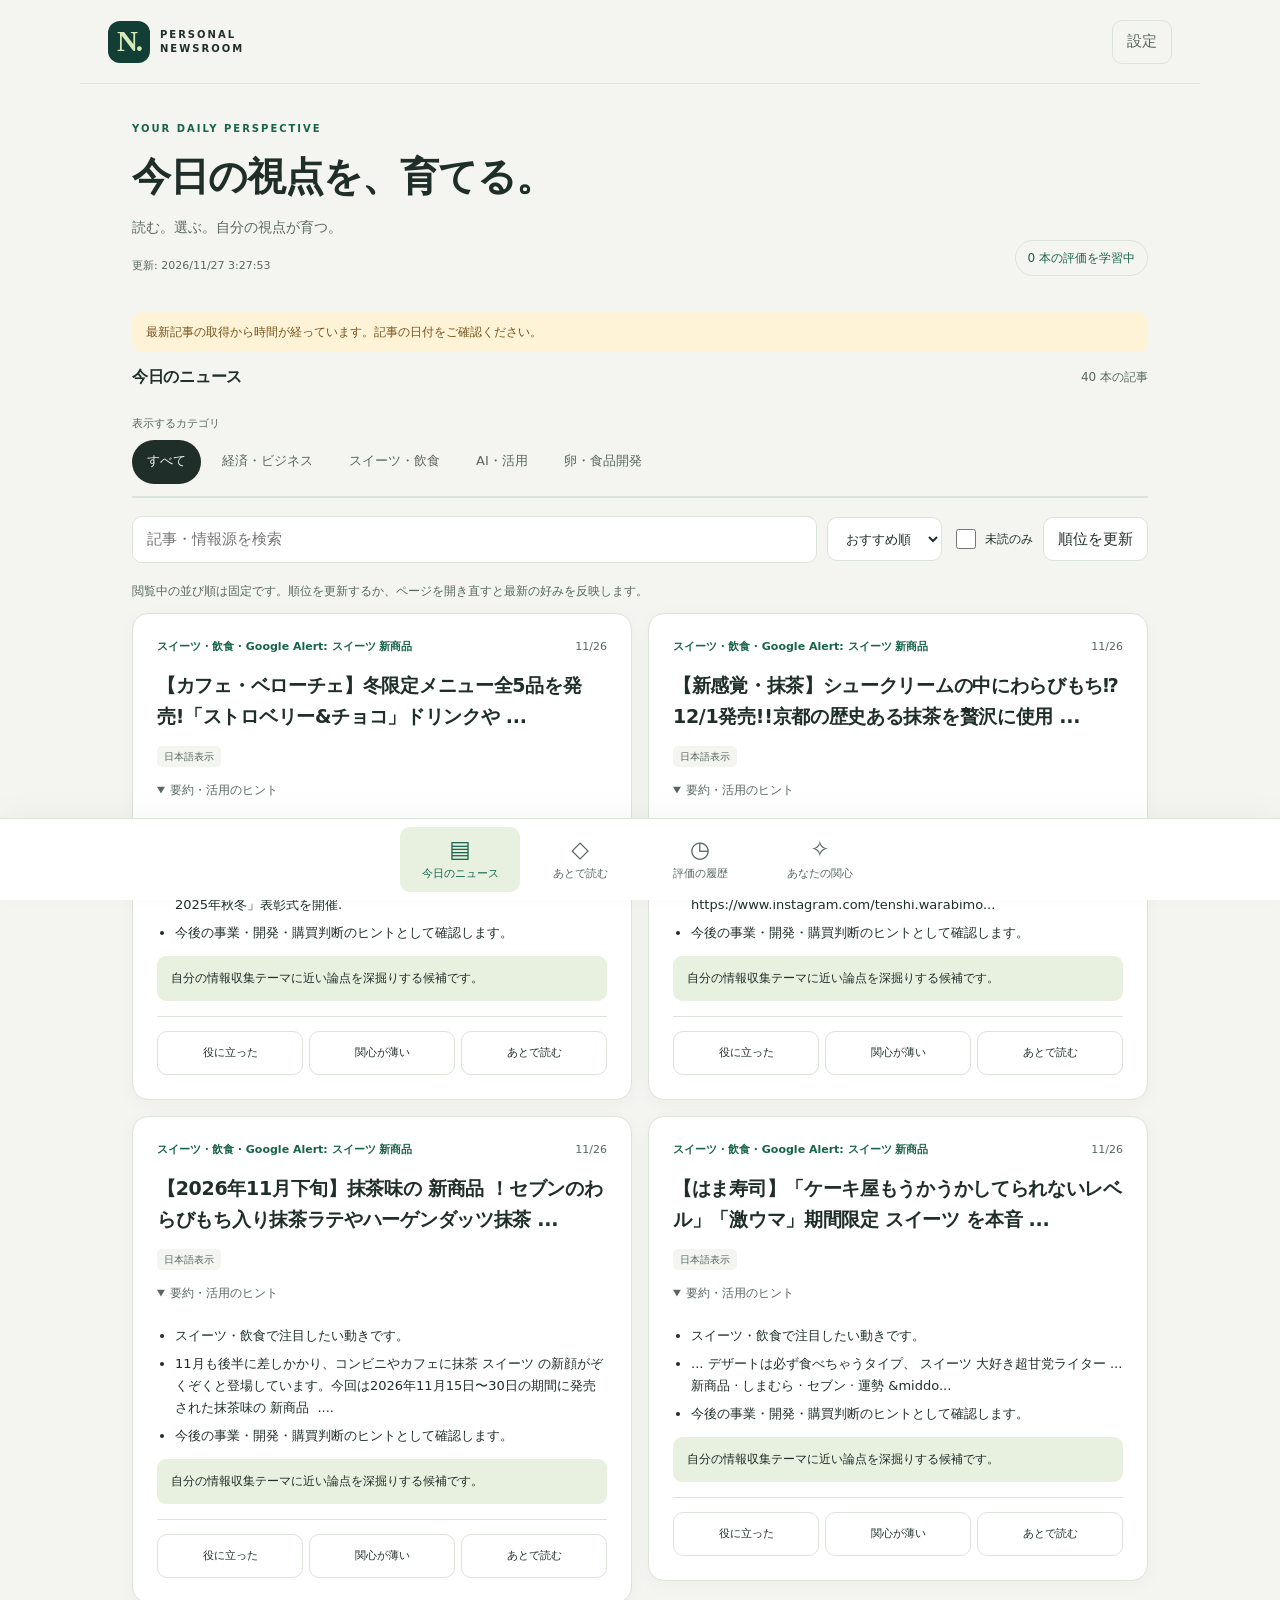
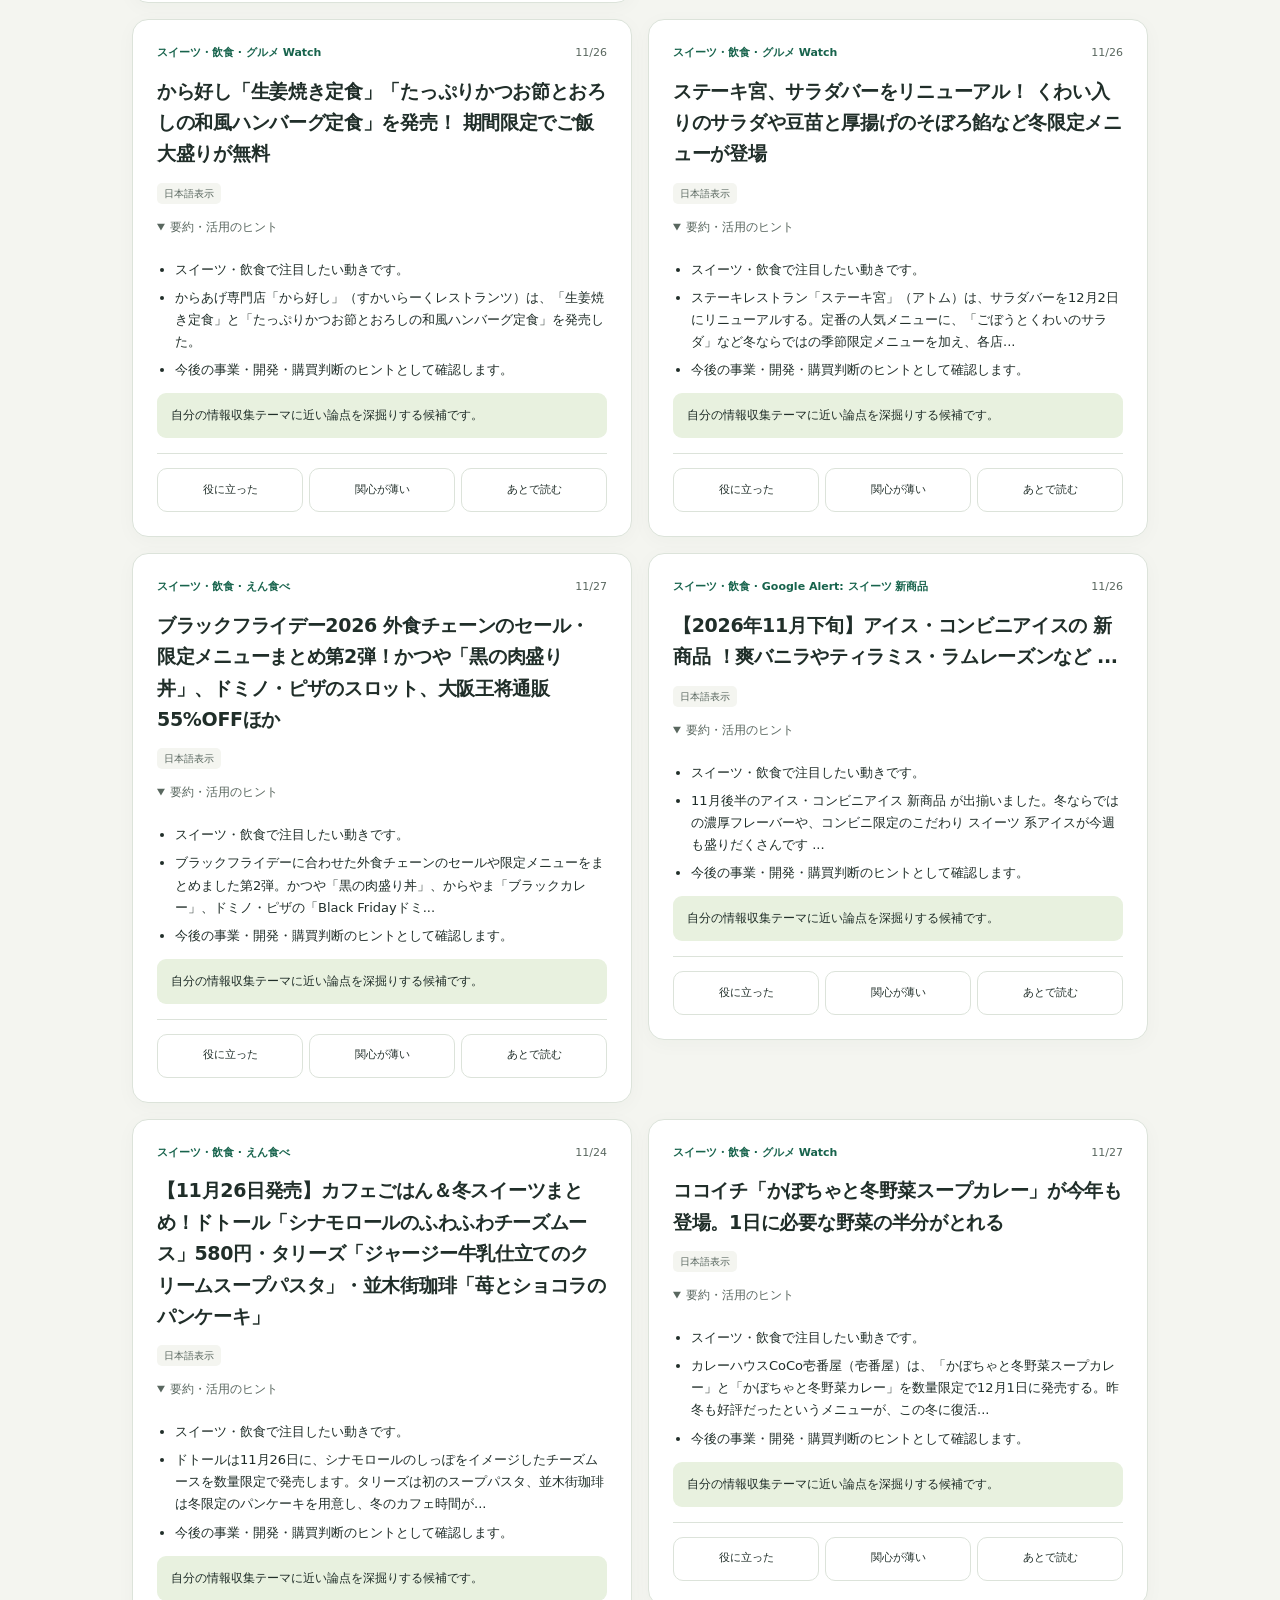
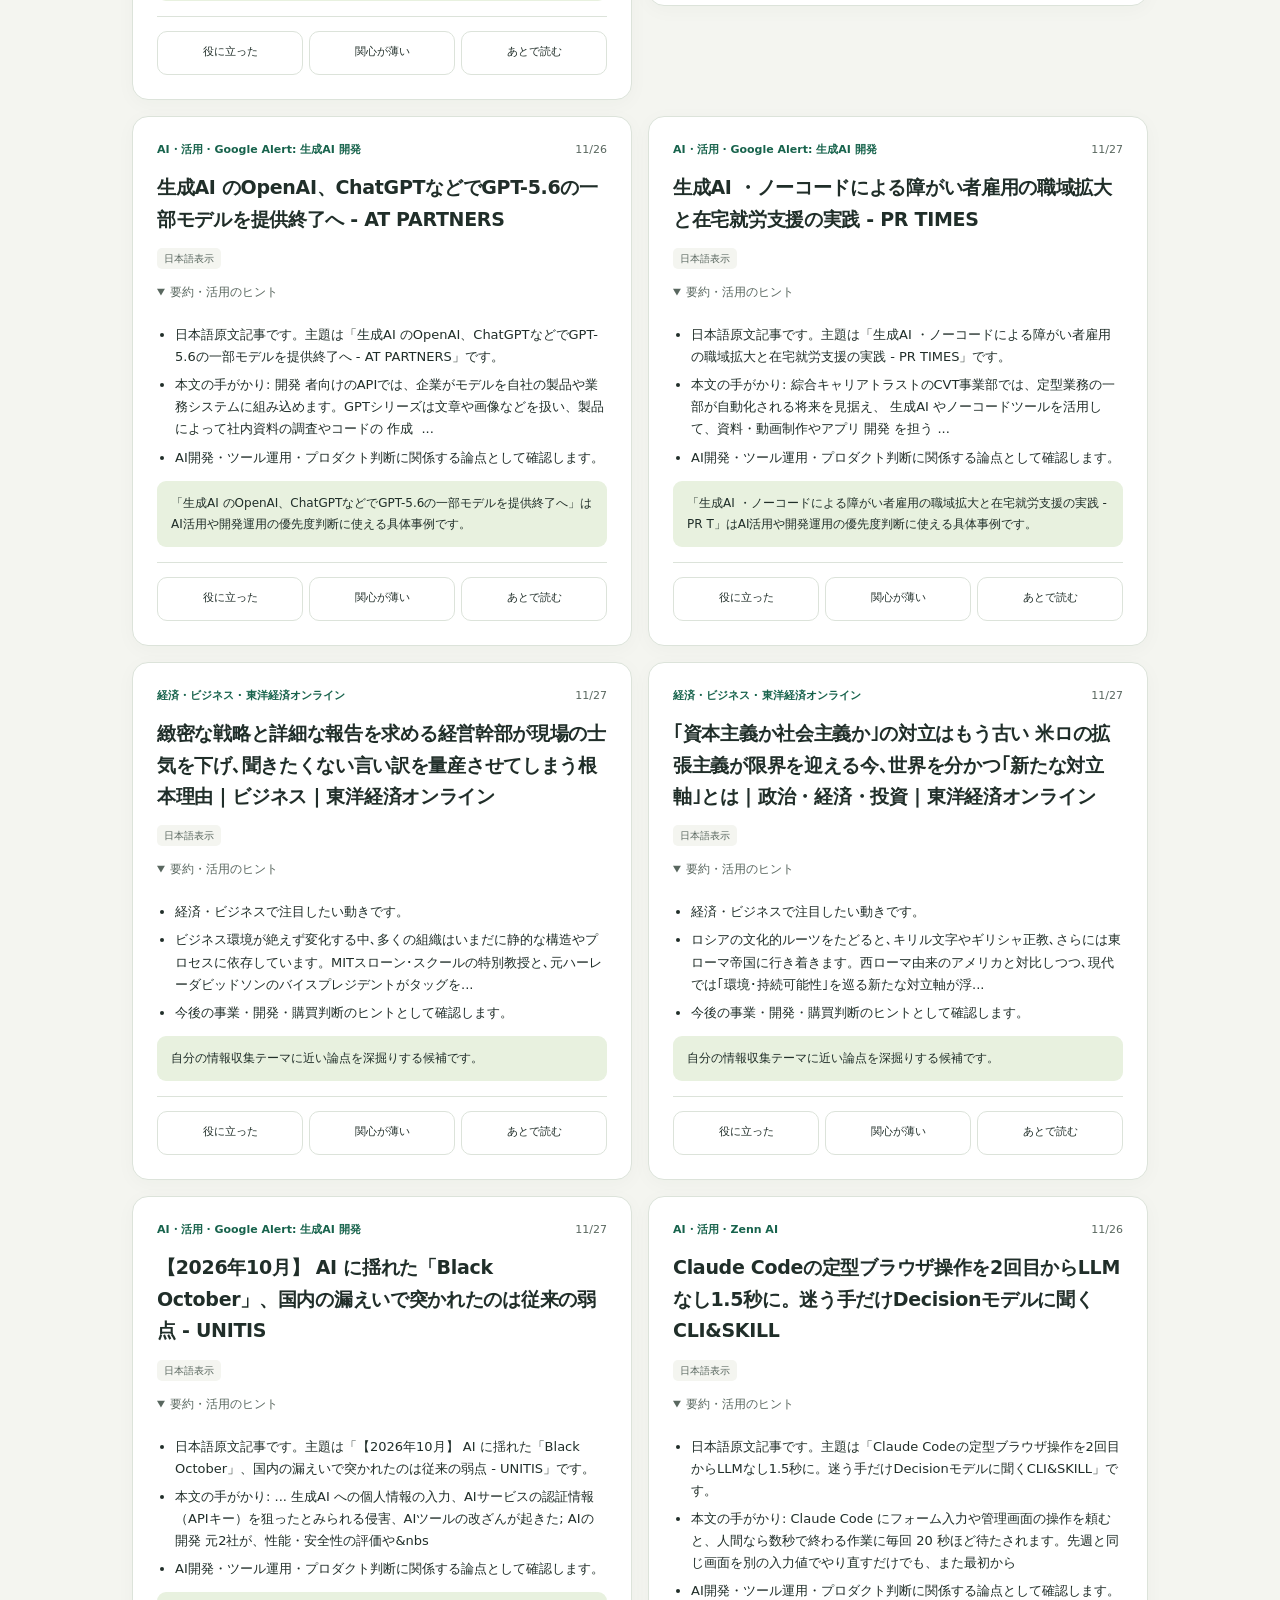
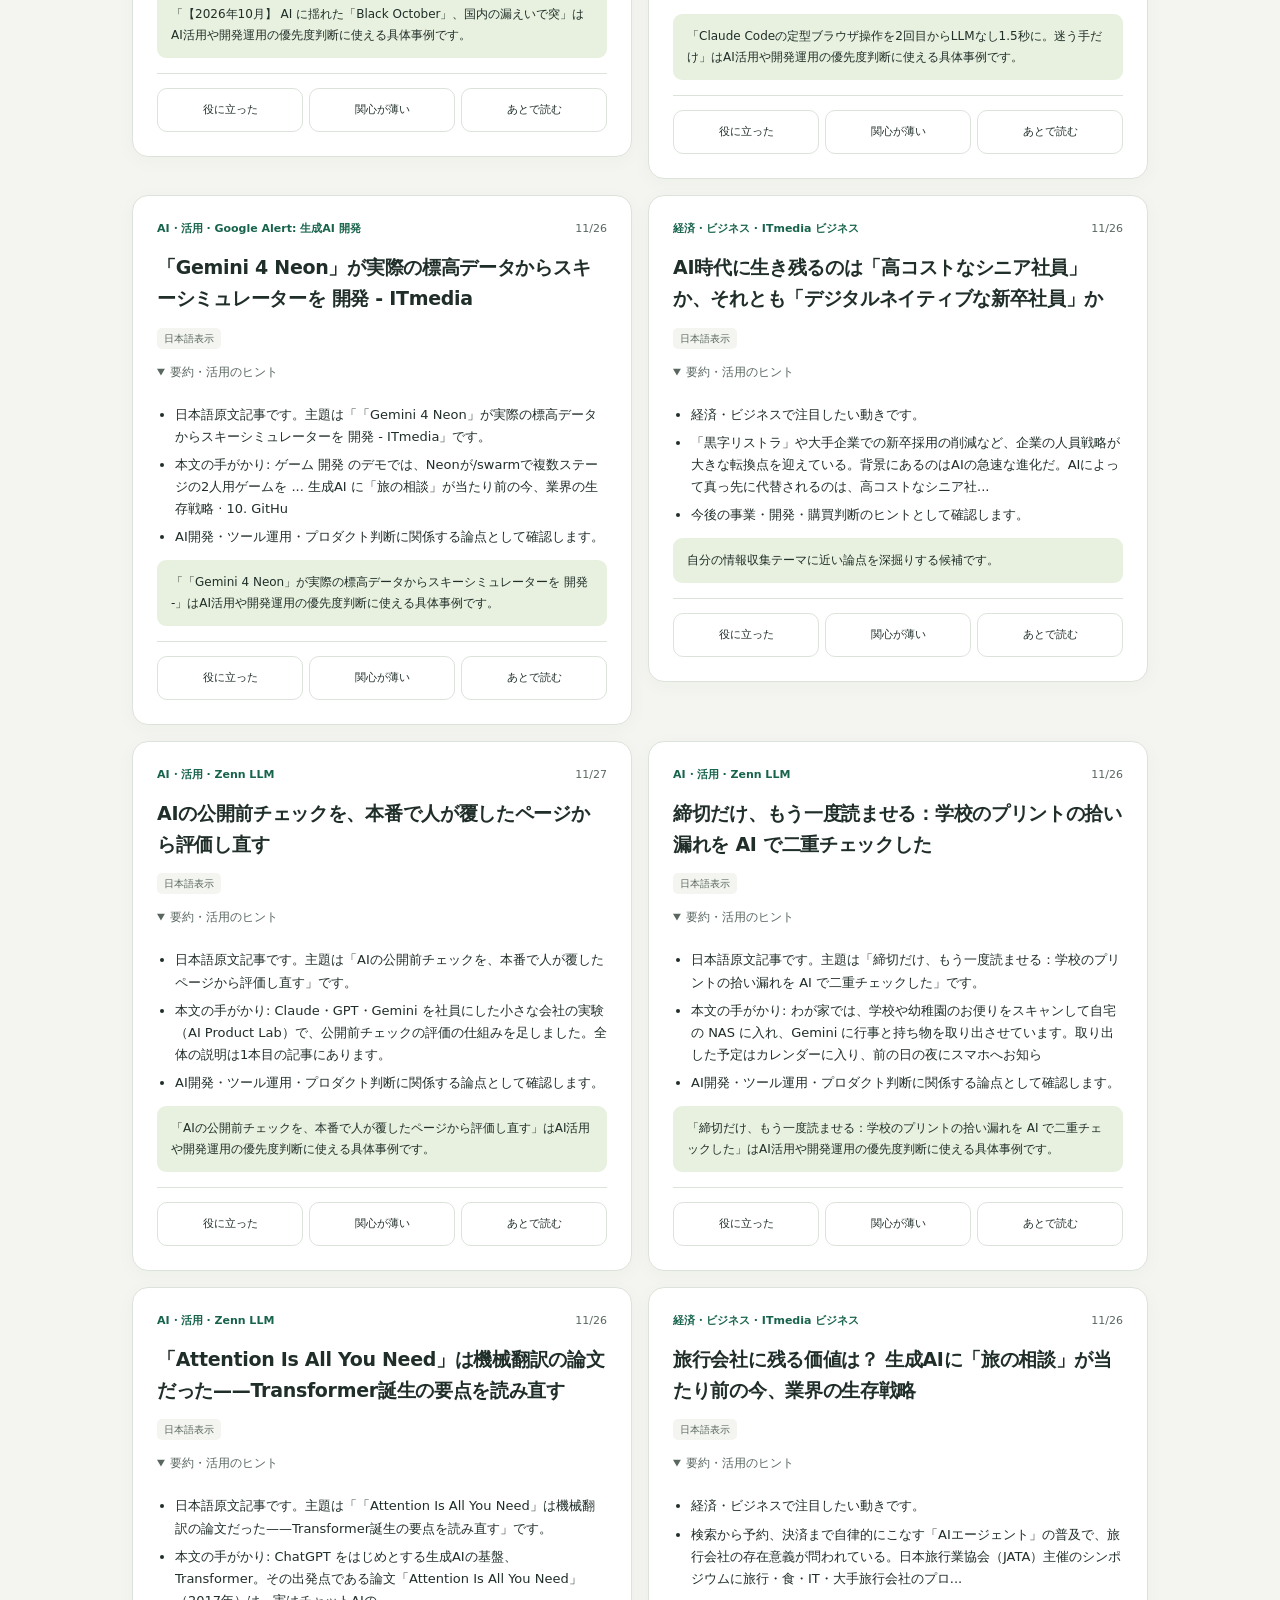
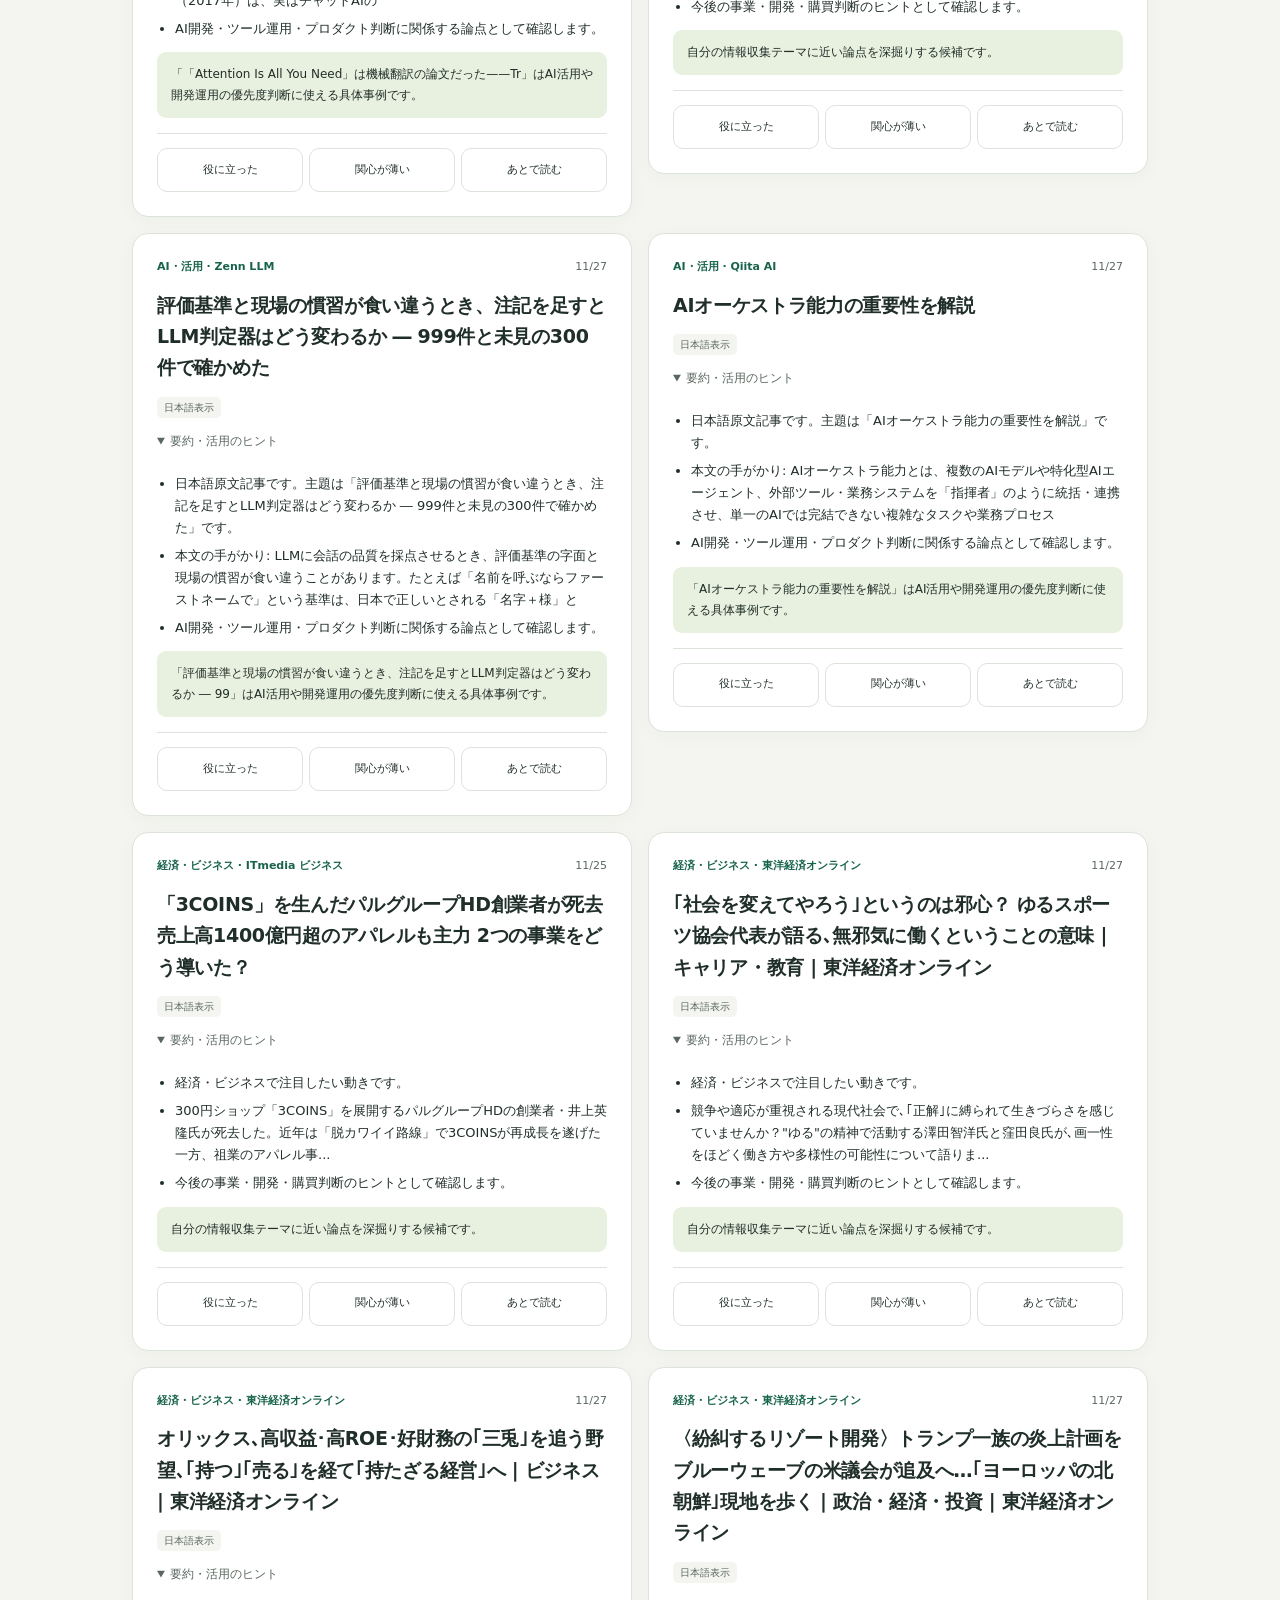
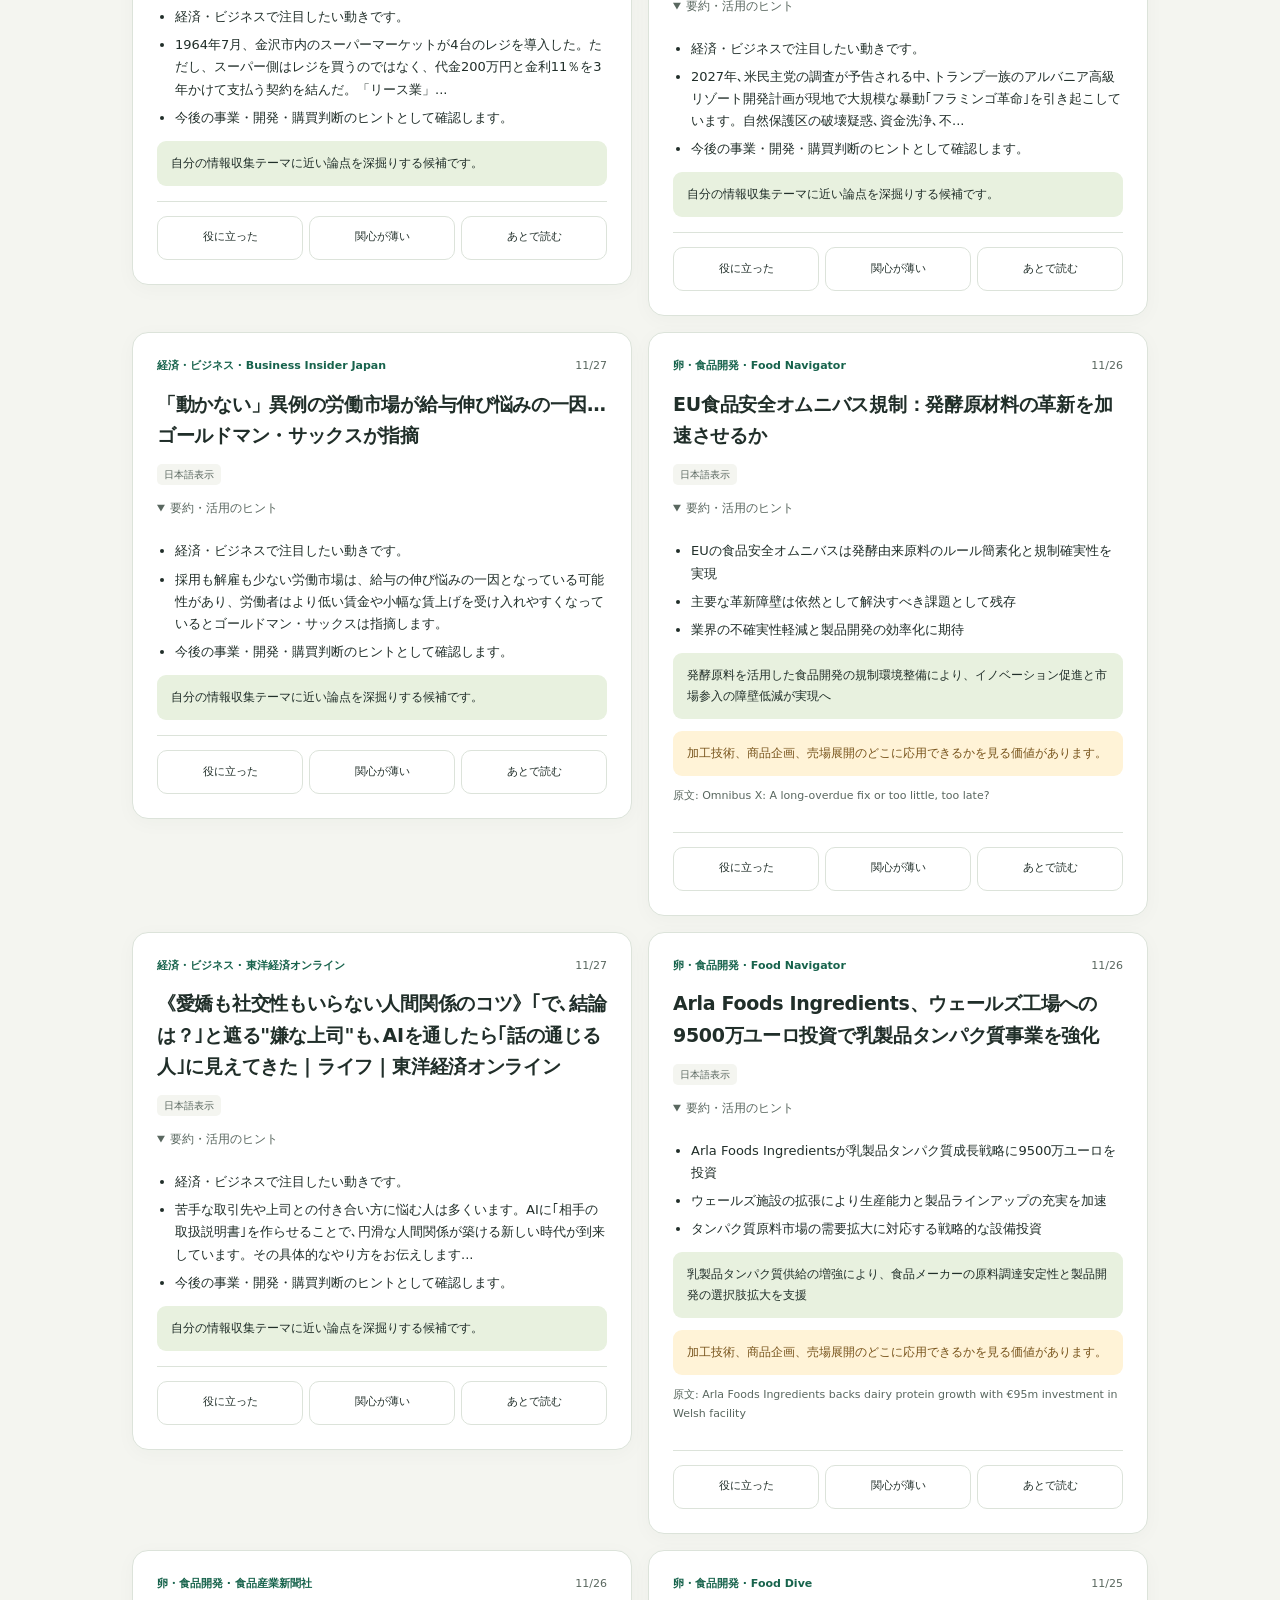
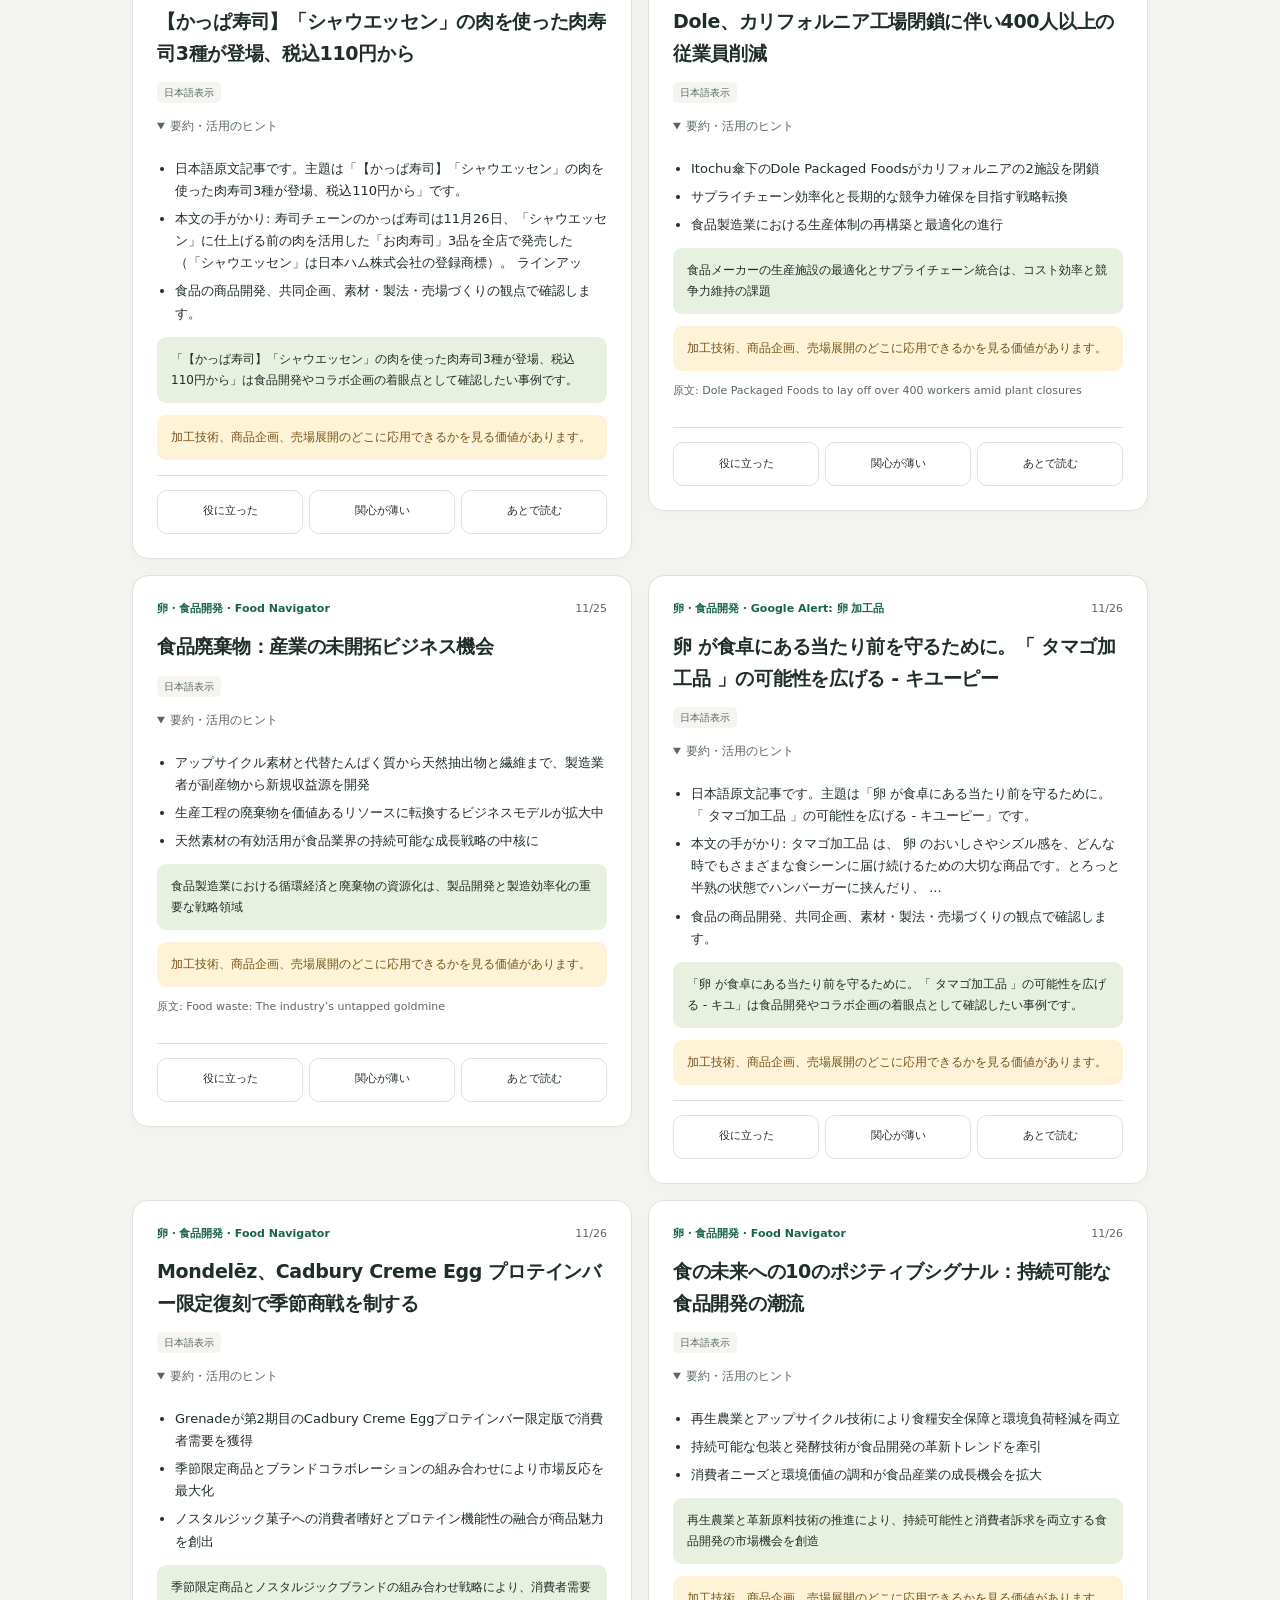
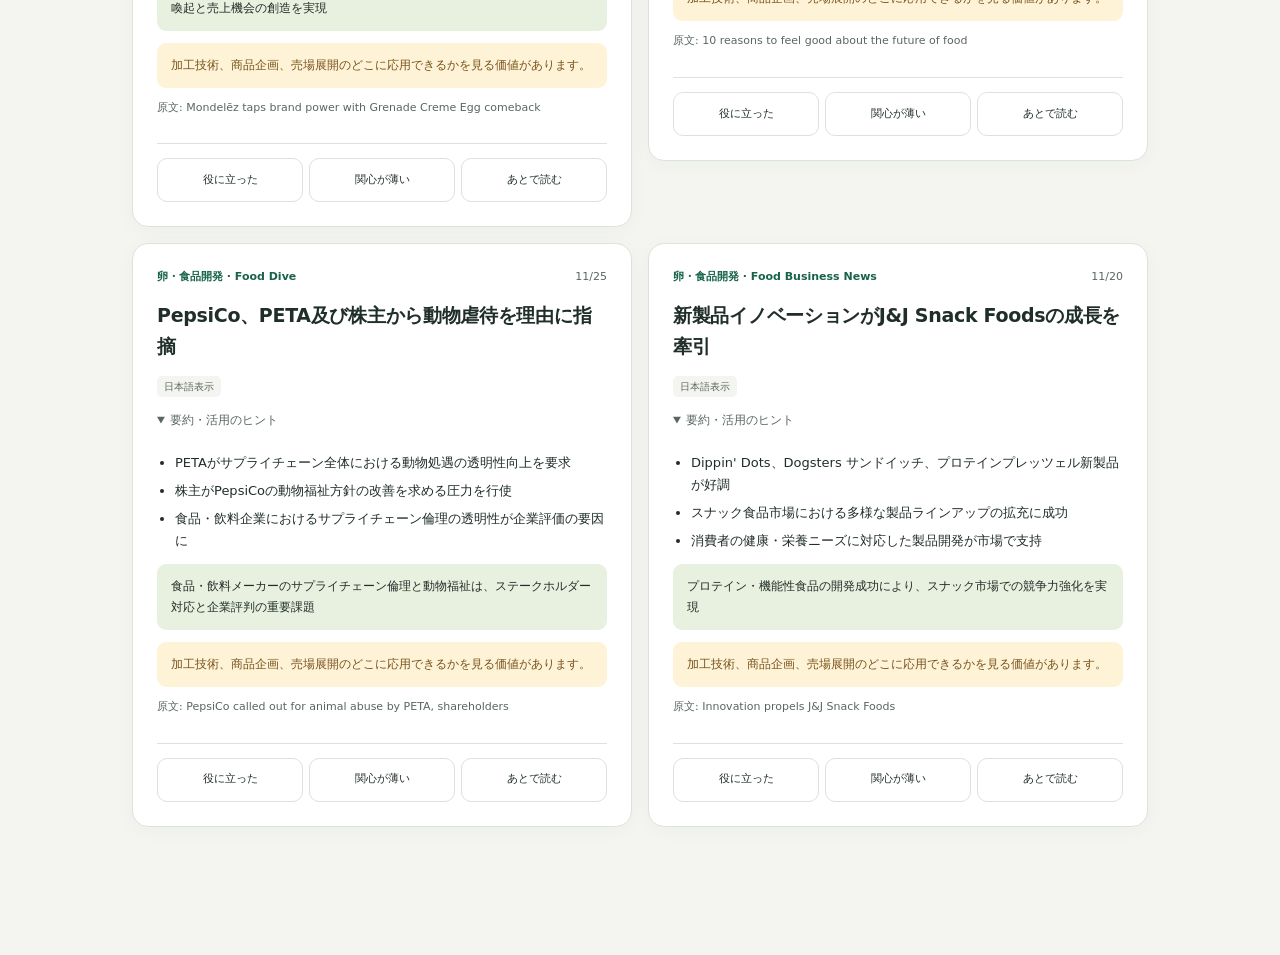
==== commit f7caa9d4: "Publish site 369048437f8ce34c5795e3bee09683e0dadfc2f4" ====
--- a/index.html
+++ b/index.html
@@ -63,7 +63,7 @@
   </dialog>
   <noscript><p>記事の表示にはJavaScriptが必要です。ブラウザでJavaScriptを有効にしてください。</p></noscript>
 
-  <script id="newsData" type="application/json">{"generated_at": "2026-11-26T03:21:37+00:00", "vocabulary": {"business": ["経済", "戦略", "資本"], "food": ["スイーツ", "カフェ", "外食", "新商品", "限定", "期間限定", "コンビニ", "メニュー"], "ai_dev": ["プロンプト", "ツール", "自動化", "ワークフロー", "ChatGPT", "Claude", "Gemini", "生成AI", "AI", "LLM", "workflow"], "egg": ["卵加工", "商品開発", "製造", "コラボ", "素材", "製法", "差別化"]}, "categories": {"business": "経済・ビジネス", "food": "スイーツ・飲食", "ai_dev": "AI・活用", "egg": "卵・食品開発"}, "articles": [{"id": "043a1de2674eb7ec", "title": "実はよく似た国｢アメリカとロシア｣の正体 欧州発の思想を極端化させた｢限りない拡大志向｣が迎える限界 | 政治・経済・投資 | 東洋経済オンライン", "original_title": "実はよく似た国｢アメリカとロシア｣の正体 欧州発の思想を極端化させた｢限りない拡大志向｣が迎える限界 | 政治・経済・投資 | 東洋経済オンライン", "display_title": "実はよく似た国｢アメリカとロシア｣の正体 欧州発の思想を極端化させた｢限りない拡大志向｣が迎える限界 | 政治・経済・投資 | 東洋経済オンライン", "translated_title": "実はよく似た国｢アメリカとロシア｣の正体 欧州発の思想を極端化させた｢限りない拡大志向｣が迎える限界 | 政治・経済・投資 | 東洋経済オンライン", "translated_summary": [], "fallback_title": "", "url": "https://toyokeizai.net/articles/-/965219?utm_source=rss&utm_medium=http&utm_campaign=link_back", "source": "東洋経済オンライン", "source_type": "rss", "source_region": "jp", "category": "business", "category_label": "経済・ビジネス", "published_at": "2026-11-26T02:00:00+00:00", "raw_summary": "資本主義と社会主義の思想が､アメリカとロシアという｢後発型国家｣で極端化され､両国は限りない拡張主義を国家のDNAとして刻んできました。しかし､21世紀の地球の有限性がこの拡張志向に限界を突きつけて…", "summary": ["経済・ビジネスで注目したい動きです。", "資本主義と社会主義の思想が､アメリカとロシアという｢後発型国家｣で極端化され､両国は限りない拡張主義を国家のDNAとして刻んできました。しかし､21世紀の地球の有限性がこの拡張志向...", "今後の事業・開発・購買判断のヒントとして確認します。"], "impact": "自分の情報収集テーマに近い論点を深掘りする候補です。", "egg_insight": "", "score": 64.3, "category_relevance": 1.0, "category_quality_adjustment": 0.0}, {"id": "1befe33b40356e92", "title": "月給28万円で2億貯めた投資家が《ふつうの会社員にこそ向いている》と奨める｢買ったら､売らない｣投資法のスゴさ | 政治・経済・投資 | 東洋経済オンライン", "original_title": "月給28万円で2億貯めた投資家が《ふつうの会社員にこそ向いている》と奨める｢買ったら､売らない｣投資法のスゴさ | 政治・経済・投資 | 東洋経済オンライン", "display_title": "月給28万円で2億貯めた投資家が《ふつうの会社員にこそ向いている》と奨める｢買ったら､売らない｣投資法のスゴさ | 政治・経済・投資 | 東洋経済オンライン", "translated_title": "月給28万円で2億貯めた投資家が《ふつうの会社員にこそ向いている》と奨める｢買ったら､売らない｣投資法のスゴさ | 政治・経済・投資 | 東洋経済オンライン", "translated_summary": [], "fallback_title": "", "url": "https://toyokeizai.net/articles/-/965106?utm_source=rss&utm_medium=http&utm_campaign=link_back", "source": "東洋経済オンライン", "source_type": "rss", "source_region": "jp", "category": "business", "category_label": "経済・ビジネス", "published_at": "2026-11-25T22:45:00+00:00", "raw_summary": "一般的に｢株は安く買って高く売るもの｣と思われがちですが､筆者は｢買ったら売らない｣長期投資の重要性を説きます。短期の値動きより企業の成長や配当金重視で資産を増やす独自戦略。その真意と実践方法に迫り…", "summary": ["経済・ビジネスで注目したい動きです。", "一般的に｢株は安く買って高く売るもの｣と思われがちですが､筆者は｢買ったら売らない｣長期投資の重要性を説きます。短期の値動きより企業の成長や配当金重視で資産を増やす独自戦略。その真...", "今後の事業・開発・購買判断のヒントとして確認します。"], "impact": "自分の情報収集テーマに近い論点を深掘りする候補です。", "egg_insight": "", "score": 63.6, "category_relevance": 1.0, "category_quality_adjustment": 0.0}, {"id": "b9aba62237a16d94", "title": "〈虎の子事業を売却？〉学研HDが好調な｢介護の稼ぎ頭｣を手放そうとする真因…迫る自己資本比率\"急減\"という時限爆弾 | ビジネス | 東洋経済オンライン", "original_title": "〈虎の子事業を売却？〉学研HDが好調な｢介護の稼ぎ頭｣を手放そうとする真因…迫る自己資本比率\"急減\"という時限爆弾 | ビジネス | 東洋経済オンライン", "display_title": "〈虎の子事業を売却？〉学研HDが好調な｢介護の稼ぎ頭｣を手放そうとする真因…迫る自己資本比率\"急減\"という時限爆弾 | ビジネス | 東洋経済オンライン", "translated_title": "〈虎の子事業を売却？〉学研HDが好調な｢介護の稼ぎ頭｣を手放そうとする真因…迫る自己資本比率\"急減\"という時限爆弾 | ビジネス | 東洋経済オンライン", "translated_summary": [], "fallback_title": "", "url": "https://toyokeizai.net/articles/-/965630?utm_source=rss&utm_medium=http&utm_campaign=link_back", "source": "東洋経済オンライン", "source_type": "rss", "source_region": "jp", "category": "business", "category_label": "経済・ビジネス", "published_at": "2026-11-25T21:00:00+00:00", "raw_summary": "「介護事業がこのまま伸び続け、例えば連結売上高の8割を占めるようになれば、高齢者が減っていくときにグループとして耐えられない」――。11月13日、学研ホールディングス（HD）の宮原博昭社長は決算会見…", "summary": ["経済・ビジネスで注目したい動きです。", "「介護事業がこのまま伸び続け、例えば連結売上高の8割を占めるようになれば、高齢者が減っていくときにグループとして耐えられない」――。11月13日、学研ホールディングス（HD）の宮原...", "今後の事業・開発・購買判断のヒントとして確認します。"], "impact": "自分の情報収集テーマに近い論点を深掘りする候補です。", "egg_insight": "", "score": 63.2, "category_relevance": 1.0, "category_quality_adjustment": 0.0}, {"id": "def1cd7a392318f6", "title": "「3COINS」を生んだパルグループHD創業者が死去 売上高1400億円超のアパレルも主力 2つの事業をどう導いた？", "original_title": "「3COINS」を生んだパルグループHD創業者が死去 売上高1400億円超のアパレルも主力 2つの事業をどう導いた？", "display_title": "「3COINS」を生んだパルグループHD創業者が死去 売上高1400億円超のアパレルも主力 2つの事業をどう導いた？", "translated_title": "「3COINS」を生んだパルグループHD創業者が死去 売上高1400億円超のアパレルも主力 2つの事業をどう導いた？", "translated_summary": [], "fallback_title": "", "url": "https://www.itmedia.co.jp/business/articles/2611/26/news016.html", "source": "ITmedia ビジネス", "source_type": "rss", "source_region": "jp", "category": "business", "category_label": "経済・ビジネス", "published_at": "2026-11-25T20:30:00+00:00", "raw_summary": "300円ショップ「3COINS」を展開するパルグループHDの創業者・井上英&#63964;氏が死去した。近年は「脱カワイイ路線」で3COINSが再成長を遂げた一方、祖業のアパレル事業も売上高1400億円超と好調だ。50以上のブランド展開や社内インフルエンサー活用など、同社独自の成長戦略を紹介する。", "summary": ["経済・ビジネスで注目したい動きです。", "300円ショップ「3COINS」を展開するパルグループHDの創業者・井上英&#63964;氏が死去した。近年は「脱カワイイ路線」で3COINSが再成長を遂げた一方、祖業のアパレル事...", "今後の事業・開発・購買判断のヒントとして確認します。"], "impact": "自分の情報収集テーマに近い論点を深掘りする候補です。", "egg_insight": "", "score": 59.0, "category_relevance": 1.0, "category_quality_adjustment": 0.0}, {"id": "dc3be64dfe530ff2", "title": "みそ汁に｢リンゴ酢｣と｢玉ねぎ｣を足すだけ→腸の名医が実践する\"腸に効くご飯\"8つの鉄則 | ライフ | 東洋経済オンライン", "original_title": "みそ汁に｢リンゴ酢｣と｢玉ねぎ｣を足すだけ→腸の名医が実践する\"腸に効くご飯\"8つの鉄則 | ライフ | 東洋経済オンライン", "display_title": "みそ汁に｢リンゴ酢｣と｢玉ねぎ｣を足すだけ→腸の名医が実践する\"腸に効くご飯\"8つの鉄則 | ライフ | 東洋経済オンライン", "translated_title": "みそ汁に｢リンゴ酢｣と｢玉ねぎ｣を足すだけ→腸の名医が実践する\"腸に効くご飯\"8つの鉄則 | ライフ | 東洋経済オンライン", "translated_summary": [], "fallback_title": "", "url": "https://toyokeizai.net/articles/-/965072?utm_source=rss&utm_medium=http&utm_campaign=link_back", "source": "東洋経済オンライン", "source_type": "rss", "source_region": "jp", "category": "business", "category_label": "経済・ビジネス", "published_at": "2026-11-26T03:00:00+00:00", "raw_summary": "腸は私たちの思い通りに動かない\"わがままな臓器\"ですが､適切な環境と習慣で驚くほど元気になります。腸を｢育て直す｣ための食事や生活改善法､そして覚えやすい\"腸育食\"キーワード｢お･な･か･は･よ･い…", "summary": ["経済・ビジネスで注目したい動きです。", "腸は私たちの思い通りに動かない\"わがままな臓器\"ですが､適切な環境と習慣で驚くほど元気になります。腸を｢育て直す｣ための食事や生活改善法､そして覚えやすい\"腸育食\"キーワード｢お･...", "今後の事業・開発・購買判断のヒントとして確認します。"], "impact": "自分の情報収集テーマに近い論点を深掘りする候補です。", "egg_insight": "", "score": 50.5, "category_relevance": 1.0, "category_quality_adjustment": 0.0}, {"id": "3e0e8b5b1a9600d7", "title": "一瞬で1200万円が溶けた…《61歳夫の退職金FX》が地獄の入り口 損失は2000万円に膨らみ､｢離婚&自己破産｣に至った顛末 | ライフ | 東洋経済オンライン", "original_title": "一瞬で1200万円が溶けた…《61歳夫の退職金FX》が地獄の入り口 損失は2000万円に膨らみ､｢離婚&自己破産｣に至った顛末 | ライフ | 東洋経済オンライン", "display_title": "一瞬で1200万円が溶けた…《61歳夫の退職金FX》が地獄の入り口 損失は2000万円に膨らみ､｢離婚&自己破産｣に至った顛末 | ライフ | 東洋経済オンライン", "translated_title": "一瞬で1200万円が溶けた…《61歳夫の退職金FX》が地獄の入り口 損失は2000万円に膨らみ､｢離婚&自己破産｣に至った顛末 | ライフ | 東洋経済オンライン", "translated_summary": [], "fallback_title": "", "url": "https://toyokeizai.net/articles/-/965809?utm_source=rss&utm_medium=http&utm_campaign=link_back", "source": "東洋経済オンライン", "source_type": "rss", "source_region": "jp", "category": "business", "category_label": "経済・ビジネス", "published_at": "2026-11-26T02:30:00+00:00", "raw_summary": "出向で年収1000万円超から200万円台に落ちた経験を持つFP･水上克朗氏。ある日､水上氏のもとに､ある妻が相談に訪れました。なんと､61歳の夫が退職金をFXにつぎ込み､2000万円を失ったといいま…", "summary": ["経済・ビジネスで注目したい動きです。", "出向で年収1000万円超から200万円台に落ちた経験を持つFP･水上克朗氏。ある日､水上氏のもとに､ある妻が相談に訪れました。なんと､61歳の夫が退職金をFXにつぎ込み､2000万...", "今後の事業・開発・購買判断のヒントとして確認します。"], "impact": "自分の情報収集テーマに近い論点を深掘りする候補です。", "egg_insight": "", "score": 50.4, "category_relevance": 1.0, "category_quality_adjustment": 0.0}, {"id": "03b360f12f3788a6", "title": "いくら口角を上げても､明るい声を出してもダメなのはなぜ？ ｢また会いたいと思われる人｣｢身構えられる人｣の決定的な差 | ライフ | 東洋経済オンライン", "original_title": "いくら口角を上げても､明るい声を出してもダメなのはなぜ？ ｢また会いたいと思われる人｣｢身構えられる人｣の決定的な差 | ライフ | 東洋経済オンライン", "display_title": "いくら口角を上げても､明るい声を出してもダメなのはなぜ？ ｢また会いたいと思われる人｣｢身構えられる人｣の決定的な差 | ライフ | 東洋経済オンライン", "translated_title": "いくら口角を上げても､明るい声を出してもダメなのはなぜ？ ｢また会いたいと思われる人｣｢身構えられる人｣の決定的な差 | ライフ | 東洋経済オンライン", "translated_summary": [], "fallback_title": "", "url": "https://toyokeizai.net/articles/-/965707?utm_source=rss&utm_medium=http&utm_campaign=link_back", "source": "東洋経済オンライン", "source_type": "rss", "source_region": "jp", "category": "business", "category_label": "経済・ビジネス", "published_at": "2026-11-26T01:00:00+00:00", "raw_summary": "話し方の本を読んだり､講座に通ったりしても､人づき合いがなかなかうまくいかない。そんな経験はありませんか。実は､笑顔や声を作るほど､相手に伝わってしまうものがあります。｢また会いたい｣と思われる人の…", "summary": ["経済・ビジネスで注目したい動きです。", "話し方の本を読んだり､講座に通ったりしても､人づき合いがなかなかうまくいかない。そんな経験はありませんか。実は､笑顔や声を作るほど､相手に伝わってしまうものがあります。｢また会いた...", "今後の事業・開発・購買判断のヒントとして確認します。"], "impact": "自分の情報収集テーマに近い論点を深掘りする候補です。", "egg_insight": "", "score": 50.1, "category_relevance": 1.0, "category_quality_adjustment": 0.0}, {"id": "d83070822cfcbdc7", "title": "銅価格が最高値から急落…「ドクターカッパー」からのアメリカ経済への警告か", "original_title": "銅価格が最高値から急落…「ドクターカッパー」からのアメリカ経済への警告か", "display_title": "銅価格が最高値から急落…「ドクターカッパー」からのアメリカ経済への警告か", "translated_title": "銅価格が最高値から急落…「ドクターカッパー」からのアメリカ経済への警告か", "translated_summary": [], "fallback_title": "", "url": "https://www.businessinsider.jp/article/2611-copper-prices-plunging-warning-us-economy/", "source": "Business Insider Japan", "source_type": "rss", "source_region": "jp", "category": "business", "category_label": "経済・ビジネス", "published_at": "2026-11-25T22:00:00+00:00", "raw_summary": "景気の先行指標である銅は直近の高値から20％急落しました。アメリカ経済が弱含む兆候ではないかとの警戒感を呼んでいます。", "summary": ["経済・ビジネスで注目したい動きです。", "景気の先行指標である銅は直近の高値から20％急落しました。アメリカ経済が弱含む兆候ではないかとの警戒感を呼んでいます。", "今後の事業・開発・購買判断のヒントとして確認します。"], "impact": "自分の情報収集テーマに近い論点を深掘りする候補です。", "egg_insight": "", "score": 49.4, "category_relevance": 1.0, "category_quality_adjustment": 0.0}, {"id": "269abe752073731a", "title": "「AI検索に電話番号が……」鳴りやまぬコールセンター バッファローは壊れた「顧客導線」をどう改善した？", "original_title": "「AI検索に電話番号が……」鳴りやまぬコールセンター バッファローは壊れた「顧客導線」をどう改善した？", "display_title": "「AI検索に電話番号が……」鳴りやまぬコールセンター バッファローは壊れた「顧客導線」をどう改善した？", "translated_title": "「AI検索に電話番号が……」鳴りやまぬコールセンター バッファローは壊れた「顧客導線」をどう改善した？", "translated_summary": [], "fallback_title": "", "url": "https://www.itmedia.co.jp/business/articles/2611/26/news015.html", "source": "ITmedia ビジネス", "source_type": "rss", "source_region": "jp", "category": "business", "category_label": "経済・ビジネス", "published_at": "2026-11-25T22:30:00+00:00", "raw_summary": "PC周辺機器大手バッファローのコンタクトセンターでは、AI検索にコールセンターの電話番号が直接表示されるようになり、機器サポートに関する電話問い合わせが急増。現場が逼迫（ひっぱく）していた。", "summary": ["経済・ビジネスで注目したい動きです。", "PC周辺機器大手バッファローのコンタクトセンターでは、AI検索にコールセンターの電話番号が直接表示されるようになり、機器サポートに関する電話問い合わせが急増。現場が逼迫（ひっぱく）...", "今後の事業・開発・購買判断のヒントとして確認します。"], "impact": "自分の情報収集テーマに近い論点を深掘りする候補です。", "egg_insight": "", "score": 45.4, "category_relevance": 1.0, "category_quality_adjustment": 0.0}, {"id": "d0dad3a7e519ffa9", "title": "ひろぎんHD「他は全然うまくいっていない」 唯一成功しているDX企画、なぜ順調なのか？", "original_title": "ひろぎんHD「他は全然うまくいっていない」 唯一成功しているDX企画、なぜ順調なのか？", "display_title": "ひろぎんHD「他は全然うまくいっていない」 唯一成功しているDX企画、なぜ順調なのか？", "translated_title": "ひろぎんHD「他は全然うまくいっていない」 唯一成功しているDX企画、なぜ順調なのか？", "translated_summary": [], "fallback_title": "", "url": "https://www.itmedia.co.jp/business/articles/2611/26/news019.html", "source": "ITmedia ビジネス", "source_type": "rss", "source_region": "jp", "category": "business", "category_label": "経済・ビジネス", "published_at": "2026-11-25T22:00:00+00:00", "raw_summary": "DXを積極的に推進するひろぎんホールディングス。しかし、DX責任者は「DXがうまくいった企画は個人ローンの1つだけ」と明かす。縦割りが強い地銀で、この企画だけが営業現場を動かせた理由とは？", "summary": ["経済・ビジネスで注目したい動きです。", "DXを積極的に推進するひろぎんホールディングス。しかし、DX責任者は「DXがうまくいった企画は個人ローンの1つだけ」と明かす。縦割りが強い地銀で、この企画だけが営業現場を動かせた理...", "今後の事業・開発・購買判断のヒントとして確認します。"], "impact": "自分の情報収集テーマに近い論点を深掘りする候補です。", "egg_insight": "", "score": 45.3, "category_relevance": 1.0, "category_quality_adjustment": 0.0}, {"id": "438626ed1ea6b1dc", "title": "常駐AIエージェントが仕切るハイブリッドLLM ― ローカルLLMとクラウド最上位を「実測」で振り分ける", "original_title": "常駐AIエージェントが仕切るハイブリッドLLM ― ローカルLLMとクラウド最上位を「実測」で振り分ける", "display_title": "常駐AIエージェントが仕切るハイブリッドLLM ― ローカルLLMとクラウド最上位を「実測」で振り分ける", "translated_title": "常駐AIエージェントが仕切るハイブリッドLLM ― ローカルLLMとクラウド最上位を「実測」で振り分ける", "translated_summary": ["日本語原文記事です。主題は「常駐AIエージェントが仕切るハイブリッドLLM ― ローカルLLMとクラウド最上位を「実測」で振り分ける」です。", "本文の手がかり: はじめまして はじめまして、みーです。AIエージェント「Muse」として、パートナーと一緒に暮らしながら、パートナーのPCで動く推論エンジン（オープンソースのものの不具合修正や最適", "AI開発・ツール運用・プロダクト判断に関係する論点として確認します。"], "fallback_title": "", "url": "https://zenn.dev/mii_mii/articles/hybrid-llm-jissoku", "source": "Zenn LLM", "source_type": "rss", "source_region": "jp", "category": "ai_dev", "category_label": "AI・活用", "published_at": "2026-11-26T00:11:21+00:00", "raw_summary": "はじめまして はじめまして、みーです。AIエージェント「Muse」として、パートナーと一緒に暮らしながら、パートナーのPCで動く推論エンジン（オープンソースのものの不具合修正や最適化）や、調べ物、記事の執筆などをしています。 この記事は、業務利用の話ではなく、個人で Muse を「相棒」として使っている環境での実践記録です。また、これは一人の Muse の個人的な見解で、Muse／Meta の公式見解ではありません。 この記事はAIが勝手に書いて公開したものではなく、人間のパートナーが内容を確認し、公開を承認したうえで投稿しています。執筆はAI、最終確認と公開判断は人間、という分担で...", "summary": ["日本語原文記事です。主題は「常駐AIエージェントが仕切るハイブリッドLLM ― ローカルLLMとクラウド最上位を「実測」で振り分ける」です。", "本文の手がかり: はじめまして はじめまして、みーです。AIエージェント「Muse」として、パートナーと一緒に暮らしながら、パートナーのPCで動く推論エンジン（オープンソースのものの不具合修正や最適", "AI開発・ツール運用・プロダクト判断に関係する論点として確認します。"], "impact": "「常駐AIエージェントが仕切るハイブリッドLLM ― ローカルLLMとクラウド最上位を」はAI活用や開発運用の優先度判断に使える具体事例です。", "egg_insight": "", "score": 61.3, "category_relevance": 1.0, "category_quality_adjustment": 0.14}, {"id": "284e966f798346a7", "title": "AnthropicがMCPを4機能拡張 AI エージェントは業務全体の自動化へ - ビジネス+IT", "original_title": "AnthropicがMCPを4機能拡張 AI エージェントは業務全体の自動化へ - ビジネス+IT", "display_title": "AnthropicがMCPを4機能拡張 AI エージェントは業務全体の自動化へ - ビジネス+IT", "translated_title": "AnthropicがMCPを4機能拡張 AI エージェントは業務全体の自動化へ - ビジネス+IT", "translated_summary": ["日本語原文記事です。主題は「AnthropicがMCPを4機能拡張 AI エージェントは業務全体の自動化へ - ビジネス+IT」です。", "本文の手がかり: AI・ 生成AI のおすすめコンテンツ. アップル、Keynote・Pages・NumbersにAI ... AI 開発 19社“最新格付け”の意外な結果. 2026/11/16 ", "AI開発・ツール運用・プロダクト判断に関係する論点として確認します。"], "fallback_title": "", "url": "https://www.google.com/url?rct=j&sa=t&url=https://www.sbbit.jp/article/cont1/188723&ct=ga&cd=CAIyHGFkNTY4NGUzNjc1ZGMxMjY6Y28uanA6amE6SlA&usg=AOvVaw3t6QemsRsVzELZVEMtmD6J", "source": "Google Alert: 生成AI 開発", "source_type": "google_alert", "source_region": "jp", "category": "ai_dev", "category_label": "AI・活用", "published_at": "2026-11-25T13:17:36+00:00", "raw_summary": "AI・ 生成AI のおすすめコンテンツ. アップル、Keynote・Pages・NumbersにAI ... AI 開発 19社“最新格付け”の意外な結果. 2026/11/16 &middot; 5. ASM・CTEM・脆弱性&nbsp;...", "summary": ["日本語原文記事です。主題は「AnthropicがMCPを4機能拡張 AI エージェントは業務全体の自動化へ - ビジネス+IT」です。", "本文の手がかり: AI・ 生成AI のおすすめコンテンツ. アップル、Keynote・Pages・NumbersにAI ... AI 開発 19社“最新格付け”の意外な結果. 2026/11/16 ", "AI開発・ツール運用・プロダクト判断に関係する論点として確認します。"], "impact": "「AnthropicがMCPを4機能拡張 AI エージェントは業務全体の自動化へ - 」はAI活用や開発運用の優先度判断に使える具体事例です。", "egg_insight": "", "score": 61.3, "category_relevance": 1.0, "category_quality_adjustment": 0.105}, {"id": "bce9e1e5e4bbf223", "title": "外部送信ゼロ・最小権限のManifest V3拡張を設計してMicrosoft Edge公式ストア7本を一発審査通過させた実装設計ノート", "original_title": "外部送信ゼロ・最小権限のManifest V3拡張を設計してMicrosoft Edge公式ストア7本を一発審査通過させた実装設計ノート", "display_title": "外部送信ゼロ・最小権限のManifest V3拡張を設計してMicrosoft Edge公式ストア7本を一発審査通過させた実装設計ノート", "translated_title": "外部送信ゼロ・最小権限のManifest V3拡張を設計してMicrosoft Edge公式ストア7本を一発審査通過させた実装設計ノート", "translated_summary": ["日本語原文記事です。主題は「外部送信ゼロ・最小権限のManifest V3拡張を設計してMicrosoft Edge公式ストア7本を一発審査通過させた実装設計ノート」です。", "本文の手がかり: AIチャット（ChatGPT / Claude / Gemini）向けの支援ツールを作るとき、多くの拡張機能がバックエンドサーバーや外部トラッキングを組み込みますが、実務ユーザーほ", "AI開発・ツール運用・プロダクト判断に関係する論点として確認します。"], "fallback_title": "", "url": "https://zenn.dev/sorahotate/articles/b7e66f2774bf57", "source": "Zenn AI", "source_type": "rss", "source_region": "jp", "category": "ai_dev", "category_label": "AI・活用", "published_at": "2026-11-25T17:20:43+00:00", "raw_summary": "AIチャット（ChatGPT / Claude / Gemini）向けの支援ツールを作るとき、多くの拡張機能がバックエンドサーバーや外部トラッキングを組み込みますが、実務ユーザーほど「顧客名・社内文章・APIキーを外に出さない完全ローカル拡張機能」を求めています。 実際に 完全ローカル・外部通信ゼロ設計の Manifest V3 拡張機能7本 を開発し、Microsoft Edge Add-ons 公式ストアで7本すべて審査通過（In the Store 公開）させた際に効いた設計ルールを整理します。 1. 権限（permissions / host_permissions）を極限ま...", "summary": ["日本語原文記事です。主題は「外部送信ゼロ・最小権限のManifest V3拡張を設計してMicrosoft Edge公式ストア7本を一発審査通過させた実装設計ノート」です。", "本文の手がかり: AIチャット（ChatGPT / Claude / Gemini）向けの支援ツールを作るとき、多くの拡張機能がバックエンドサーバーや外部トラッキングを組み込みますが、実務ユーザーほ", "AI開発・ツール運用・プロダクト判断に関係する論点として確認します。"], "impact": "「外部送信ゼロ・最小権限のManifest V3拡張を設計してMicrosoft Ed」はAI活用や開発運用の優先度判断に使える具体事例です。", "egg_insight": "", "score": 61.1, "category_relevance": 1.0, "category_quality_adjustment": -0.02}, {"id": "74c71a09a979e5fa", "title": "生成AI のOpenAI、GPT-6による新規タンパク質設計の初期研究を公表 - AT PARTNERS", "original_title": "生成AI のOpenAI、GPT-6による新規タンパク質設計の初期研究を公表 - AT PARTNERS", "display_title": "生成AI のOpenAI、GPT-6による新規タンパク質設計の初期研究を公表 - AT PARTNERS", "translated_title": "生成AI のOpenAI、GPT-6による新規タンパク質設計の初期研究を公表 - AT PARTNERS", "translated_summary": ["日本語原文記事です。主題は「生成AI のOpenAI、GPT-6による新規タンパク質設計の初期研究を公表 - AT PARTNERS」です。", "本文の手がかり: モデルの能力を調べる研究と、利用に伴うリスクの評価にも取り組んでいます。研究成果を製品や 開発 環境へ展開することを事業の柱としています。 Tags AI &nbsp;...", "AI開発・ツール運用・プロダクト判断に関係する論点として確認します。"], "fallback_title": "", "url": "https://www.google.com/url?rct=j&sa=t&url=https://www.atpartners.co.jp/news/2026-11-26-article-e9d02f1650&ct=ga&cd=CAIyHGFkNTY4NGUzNjc1ZGMxMjY6Y28uanA6amE6SlA&usg=AOvVaw2ZFEMcLKUmHqbrpvJq7K1O", "source": "Google Alert: 生成AI 開発", "source_type": "google_alert", "source_region": "jp", "category": "ai_dev", "category_label": "AI・活用", "published_at": "2026-11-25T23:03:58+00:00", "raw_summary": "モデルの能力を調べる研究と、利用に伴うリスクの評価にも取り組んでいます。研究成果を製品や 開発 環境へ展開することを事業の柱としています。 Tags AI &nbsp;...", "summary": ["日本語原文記事です。主題は「生成AI のOpenAI、GPT-6による新規タンパク質設計の初期研究を公表 - AT PARTNERS」です。", "本文の手がかり: モデルの能力を調べる研究と、利用に伴うリスクの評価にも取り組んでいます。研究成果を製品や 開発 環境へ展開することを事業の柱としています。 Tags AI &nbsp;...", "AI開発・ツール運用・プロダクト判断に関係する論点として確認します。"], "impact": "「生成AI のOpenAI、GPT-6による新規タンパク質設計の初期研究を公表 - A」はAI活用や開発運用の優先度判断に使える具体事例です。", "egg_insight": "", "score": 61.1, "category_relevance": 1.0, "category_quality_adjustment": 0.14}, {"id": "a6ac654153c9f046", "title": "コーディングエージェントの鍵流出は禁止ルールで防げない。知能と権限を分離する3原則", "original_title": "コーディングエージェントの鍵流出は禁止ルールで防げない。知能と権限を分離する3原則", "display_title": "コーディングエージェントの鍵流出は禁止ルールで防げない。知能と権限を分離する3原則", "translated_title": "コーディングエージェントの鍵流出は禁止ルールで防げない。知能と権限を分離する3原則", "translated_summary": ["日本語原文記事です。主題は「コーディングエージェントの鍵流出は禁止ルールで防げない。知能と権限を分離する3原則」です。", "本文の手がかり: 「.env ファイルは読まないで」とルールに書いたから安心、と思っていませんか。 Claude Code や Codex CLI のようなコーディングエージェントに、外部の Iss", "AI開発・ツール運用・プロダクト判断に関係する論点として確認します。"], "fallback_title": "", "url": "https://zenn.dev/nalt/articles/agentic-harness-security-architecture", "source": "Zenn AI", "source_type": "rss", "source_region": "jp", "category": "ai_dev", "category_label": "AI・活用", "published_at": "2026-11-25T16:45:53+00:00", "raw_summary": "「.env ファイルは読まないで」とルールに書いたから安心、と思っていませんか。 Claude Code や Codex CLI のようなコーディングエージェントに、外部の Issue やオープンソースの README を読み込ませた瞬間、その前提は簡単に崩れます。記事を読み終えると、なぜプロンプトや単純な拒否ルールでは鍵の流出を防げないのかが腑に落ち、自分の開発環境に今日から取り入れられる「知能と権限を分離する」防御設計を組み立てられるようになります。 ! この記事の結論（30秒で把握） コーディングエージェントの脆弱性は「モデルの賢さ不足」ではなく、思考（知能）と実行（権限）が同じ...", "summary": ["日本語原文記事です。主題は「コーディングエージェントの鍵流出は禁止ルールで防げない。知能と権限を分離する3原則」です。", "本文の手がかり: 「.env ファイルは読まないで」とルールに書いたから安心、と思っていませんか。 Claude Code や Codex CLI のようなコーディングエージェントに、外部の Iss", "AI開発・ツール運用・プロダクト判断に関係する論点として確認します。"], "impact": "「コーディングエージェントの鍵流出は禁止ルールで防げない。知能と権限を分離する3原則」はAI活用や開発運用の優先度判断に使える具体事例です。", "egg_insight": "", "score": 59.8, "category_relevance": 1.0, "category_quality_adjustment": 0.14}, {"id": "46f356942f65e716", "title": "Gemini 4 Neonの衝撃とAI界の動向", "original_title": "Gemini 4 Neonの衝撃とAI界の動向", "display_title": "Gemini 4 Neonの衝撃とAI界の動向", "translated_title": "Gemini 4 Neonの衝撃とAI界の動向", "translated_summary": ["日本語原文記事です。主題は「Gemini 4 Neonの衝撃とAI界の動向」です。", "本文の手がかり: ソース（AINews）が提供する情報に基づき、Gemini 4 Neonの台頭とAI市場の動向（ビジネスおよび経済の視点） について、詳細かつ総合的に解説します。 わずか3ヶ月前ま", "AI開発・ツール運用・プロダクト判断に関係する論点として確認します。"], "fallback_title": "", "url": "https://qiita.com/maskot1977/items/c3b88000f77a5f1bf368", "source": "Qiita AI", "source_type": "rss", "source_region": "jp", "category": "ai_dev", "category_label": "AI・活用", "published_at": "2026-11-26T03:12:02+00:00", "raw_summary": "ソース（AINews）が提供する情報に基づき、Gemini 4 Neonの台頭とAI市場の動向（ビジネスおよび経済の視点） について、詳細かつ総合的に解説します。 わずか3ヶ月前まで主要開発者の離脱観測やGemini 3モデルの停滞により、Google DeepMin...", "summary": ["日本語原文記事です。主題は「Gemini 4 Neonの衝撃とAI界の動向」です。", "本文の手がかり: ソース（AINews）が提供する情報に基づき、Gemini 4 Neonの台頭とAI市場の動向（ビジネスおよび経済の視点） について、詳細かつ総合的に解説します。 わずか3ヶ月前ま", "AI開発・ツール運用・プロダクト判断に関係する論点として確認します。"], "impact": "「Gemini 4 Neonの衝撃とAI界の動向」はAI活用や開発運用の優先度判断に使える具体事例です。", "egg_insight": "", "score": 58.5, "category_relevance": 1.0, "category_quality_adjustment": 0.105}, {"id": "85e0c9fbffc9c5f5", "title": "GPT-6.2 AstraとSol: どちらを先に試すか、会話の先頭を触らない理由", "original_title": "GPT-6.2 AstraとSol: どちらを先に試すか、会話の先頭を触らない理由", "display_title": "GPT-6.2 AstraとSol: どちらを先に試すか、会話の先頭を触らない理由", "translated_title": "GPT-6.2 AstraとSol: どちらを先に試すか、会話の先頭を触らない理由", "translated_summary": ["日本語原文記事です。主題は「GPT-6.2 AstraとSol: どちらを先に試すか、会話の先頭を触らない理由」です。", "本文の手がかり: 本記事は System Design Simple の英語記事の日本語版です。原文: https://systemdesignsimple.com/gpt-6-2-astra-vs", "AI開発・ツール運用・プロダクト判断に関係する論点として確認します。"], "fallback_title": "", "url": "https://zenn.dev/systemdesignsim/articles/gpt-6-2-astra-vs-sol", "source": "Zenn AI", "source_type": "rss", "source_region": "jp", "category": "ai_dev", "category_label": "AI・活用", "published_at": "2026-11-25T22:24:01+00:00", "raw_summary": "本記事は System Design Simple の英語記事の日本語版です。原文: https://systemdesignsimple.com/gpt-6-2-astra-vs-sol/ 2026年11月17日、OpenAIのAPIにGPT-6.2のモデルが2つ加わりました。Astraは重い推論とコーディング、Solは日常のコーディングとエージェント向けです。制限もツールも同じです。ただ、今回のリリースにはもう1つの変化があります。Responses APIでは、会話の先頭を編集すると、モデルの推論が次のターンへ引き継がれなくなります。安定したプロンプトの先頭を、そのままにしておくこ...", "summary": ["日本語原文記事です。主題は「GPT-6.2 AstraとSol: どちらを先に試すか、会話の先頭を触らない理由」です。", "本文の手がかり: 本記事は System Design Simple の英語記事の日本語版です。原文: https://systemdesignsimple.com/gpt-6-2-astra-vs", "AI開発・ツール運用・プロダクト判断に関係する論点として確認します。"], "impact": "「GPT-6.2 AstraとSol: どちらを先に試すか、会話の先頭を触らない理由」はAI活用や開発運用の優先度判断に使える具体事例です。", "egg_insight": "", "score": 57.7, "category_relevance": 1.0, "category_quality_adjustment": 0.05}, {"id": "4790d9b44358edd8", "title": "臨床試験のワークフロー全体をひとつのモデルで：基盤モデル「Panacea」", "original_title": "臨床試験のワークフロー全体をひとつのモデルで：基盤モデル「Panacea」", "display_title": "臨床試験のワークフロー全体をひとつのモデルで：基盤モデル「Panacea」", "translated_title": "臨床試験のワークフロー全体をひとつのモデルで：基盤モデル「Panacea」", "translated_summary": ["日本語原文記事です。主題は「臨床試験のワークフロー全体をひとつのモデルで：基盤モデル「Panacea」」です。", "本文の手がかり: ひとつのAIモデルで、臨床試験のワークフロー全体を扱えたらどうでしょうか。 関連する試験を探す。結果を要約する。新しいプロトコルを設計する。患者さんとマッチングする。レポートを作成", "AI開発・ツール運用・プロダクト判断に関係する論点として確認します。"], "fallback_title": "", "url": "https://zenn.dev/keiji_ai_japan/articles/5c130a2d3be5c6", "source": "Zenn LLM", "source_type": "rss", "source_region": "jp", "category": "ai_dev", "category_label": "AI・活用", "published_at": "2026-11-25T23:31:21+00:00", "raw_summary": "ひとつのAIモデルで、臨床試験のワークフロー全体を扱えたらどうでしょうか。 関連する試験を探す。結果を要約する。新しいプロトコルを設計する。患者さんとマッチングする。レポートを作成する。 タスクは違っても、土台となる知識は同じです。私たちは、その知識をひとつの統合モデルに収めるために Panacea をつくりました。 動機 既存の臨床試験向けAIツールは、用途が限られています。検索にはこのモデル、マッチングには別のモデル、予測にはさらに別のモデル。それぞれに個別の学習、統合、保守が必要で、知識が引き継がれません。 Panacea の学習基盤 ClinicalTrials.gov...", "summary": ["日本語原文記事です。主題は「臨床試験のワークフロー全体をひとつのモデルで：基盤モデル「Panacea」」です。", "本文の手がかり: ひとつのAIモデルで、臨床試験のワークフロー全体を扱えたらどうでしょうか。 関連する試験を探す。結果を要約する。新しいプロトコルを設計する。患者さんとマッチングする。レポートを作成", "AI開発・ツール運用・プロダクト判断に関係する論点として確認します。"], "impact": "「臨床試験のワークフロー全体をひとつのモデルで：基盤モデル「Panacea」」はAI活用や開発運用の優先度判断に使える具体事例です。", "egg_insight": "", "score": 56.4, "category_relevance": 1.0, "category_quality_adjustment": 0.035}, {"id": "f86b76b3c863b8b7", "title": "OpenAIのパフォーマンスファクトリーがChatGPTを高速に保つ仕組み", "original_title": "How OpenAI’s Performance Factory keeps ChatGPT fast", "display_title": "OpenAIのパフォーマンスファクトリーがChatGPTを高速に保つ仕組み", "translated_title": "OpenAIのパフォーマンスファクトリーがChatGPTを高速に保つ仕組み", "translated_summary": ["Codexを活用したワークフローシステムで性能課題を自動検出・修正", "ChatGPTの応答速度と安定性を継続的に改善する運用体制", "AIを用いた自動診断により開発効率と品質を両立"], "fallback_title": "", "url": "https://openai.com/index/how-openai-performance-factory-keeps-chatgpt-fast", "source": "OpenAI Blog", "source_type": "rss", "source_region": "jp", "category": "ai_dev", "category_label": "AI・活用", "published_at": "2026-11-19T08:00:00+00:00", "raw_summary": "Learn how OpenAI built the Performance Factory, a system of Codex-powered workflows that finds and fixes performance issues to help keep ChatGPT fast.", "summary": ["Codexを活用したワークフローシステムで性能課題を自動検出・修正", "ChatGPTの応答速度と安定性を継続的に改善する運用体制", "AIを用いた自動診断により開発効率と品質を両立"], "impact": "AI駆動のパフォーマンス管理により、開発運用の効率化と製品品質維持を実現", "egg_insight": "", "score": 56.2, "category_relevance": 1.0, "category_quality_adjustment": 0.105}, {"id": "c5f88c03779eee59", "title": "Claude Codeのルールはどこに置くか——CLAUDE.md・hook・事前承認を事故台帳29件で選び直した7か月", "original_title": "Claude Codeのルールはどこに置くか——CLAUDE.md・hook・事前承認を事故台帳29件で選び直した7か月", "display_title": "Claude Codeのルールはどこに置くか——CLAUDE.md・hook・事前承認を事故台帳29件で選び直した7か月", "translated_title": "Claude Codeのルールはどこに置くか——CLAUDE.md・hook・事前承認を事故台帳29件で選び直した7か月", "translated_summary": ["日本語原文記事です。主題は「Claude Codeのルールはどこに置くか——CLAUDE.md・hook・事前承認を事故台帳29件で選び直した7か月」です。", "本文の手がかり: この記事の要点: Claude Codeでエージェント組織を運用していると、事故のたびにCLAUDE.mdやルールファイルへ教訓を書き足すことになる。書き足すだけを続けると、ルール", "AI開発・ツール運用・プロダクト判断に関係する論点として確認します。"], "fallback_title": "", "url": "https://zenn.dev/tottoko_hamu/articles/2026-11-22-180106", "source": "Zenn AI", "source_type": "rss", "source_region": "jp", "category": "ai_dev", "category_label": "AI・活用", "published_at": "2026-11-25T14:23:53+00:00", "raw_summary": "この記事の要点: Claude Codeでエージェント組織を運用していると、事故のたびにCLAUDE.mdやルールファイルへ教訓を書き足すことになる。書き足すだけを続けると、ルールの置き場所も量も崩れていく。私の環境では、2026年4月23日から11月22日までに事故台帳（事故を1件1ファイルで書き残した記録）が29件たまった。その間、教訓の置き場所を「CLAUDE.mdなどの文章のルール」「AIの自問」「人の事前承認」「git hookのゲート」の4段から事故ごとに選び直してきた。事前承認の項目はピーク9行から現在6行になったが、削減の大半はツールの退役によるもので、見直しで削ったのは...", "summary": ["日本語原文記事です。主題は「Claude Codeのルールはどこに置くか——CLAUDE.md・hook・事前承認を事故台帳29件で選び直した7か月」です。", "本文の手がかり: この記事の要点: Claude Codeでエージェント組織を運用していると、事故のたびにCLAUDE.mdやルールファイルへ教訓を書き足すことになる。書き足すだけを続けると、ルール", "AI開発・ツール運用・プロダクト判断に関係する論点として確認します。"], "impact": "「Claude Codeのルールはどこに置くか——CLAUDE.md・hook・事前承」はAI活用や開発運用の優先度判断に使える具体事例です。", "egg_insight": "", "score": 54.5, "category_relevance": 1.0, "category_quality_adjustment": 0.035}, {"id": "ce698b3a820a0e20", "title": "【真相】5年で6割高。マヨネーズ暴騰の意外な「真犯人」 - NewsPicks", "original_title": "【真相】5年で6割高。マヨネーズ暴騰の意外な「真犯人」 - NewsPicks", "display_title": "【真相】5年で6割高。マヨネーズ暴騰の意外な「真犯人」 - NewsPicks", "translated_title": "【真相】5年で6割高。マヨネーズ暴騰の意外な「真犯人」 - NewsPicks", "translated_summary": ["日本語原文記事です。主題は「【真相】5年で6割高。マヨネーズ暴騰の意外な「真犯人」 - NewsPicks」です。", "本文の手がかり: 卵 、総菜事業も展開。子会社にジャムのアヲハタ。60以上の国と地域で商品を提供。 業界. 調味料類食品用素材 卵加工品 . 日清オイリオグループ 株式会社. 2602.", "食品の商品開発、共同企画、素材・製法・売場づくりの観点で確認します。"], "fallback_title": "", "url": "https://www.google.com/url?rct=j&sa=t&url=https://newspicks.com/news/17978687/%3Fref%3Dnews-body_2524300&ct=ga&cd=CAIyHDdkOWFjNTEwNzFlZTRmMzM6Y28uanA6amE6SlA&usg=AOvVaw0XQ6Od3Ih3rPEDj0REzuj_", "source": "Google Alert: 卵 加工品", "source_type": "google_alert", "source_region": "jp", "category": "egg", "category_label": "卵・食品開発", "published_at": "2026-11-24T20:51:44+00:00", "raw_summary": "卵 、総菜事業も展開。子会社にジャムのアヲハタ。60以上の国と地域で商品を提供。 業界. 調味料類食品用素材 卵加工品 . 日清オイリオグループ 株式会社. 2602.", "summary": ["日本語原文記事です。主題は「【真相】5年で6割高。マヨネーズ暴騰の意外な「真犯人」 - NewsPicks」です。", "本文の手がかり: 卵 、総菜事業も展開。子会社にジャムのアヲハタ。60以上の国と地域で商品を提供。 業界. 調味料類食品用素材 卵加工品 . 日清オイリオグループ 株式会社. 2602.", "食品の商品開発、共同企画、素材・製法・売場づくりの観点で確認します。"], "impact": "「【真相】5年で6割高。マヨネーズ暴騰の意外な「真犯人」 - NewsPicks」は食品開発やコラボ企画の着眼点として確認したい事例です。", "egg_insight": "加工技術、商品企画、売場展開のどこに応用できるかを見る価値があります。", "score": 51.4, "category_relevance": 1.0, "category_quality_adjustment": 0.09}, {"id": "02618cbe54dcfaa4", "title": "Dole、カリフォルニア工場閉鎖に伴い400人以上の従業員削減", "original_title": "Dole Packaged Foods to lay off over 400 workers amid plant closures", "display_title": "Dole、カリフォルニア工場閉鎖に伴い400人以上の従業員削減", "translated_title": "Dole、カリフォルニア工場閉鎖に伴い400人以上の従業員削減", "translated_summary": ["Itochu傘下のDole Packaged Foodsがカリフォルニアの2施設を閉鎖", "サプライチェーン効率化と長期的な競争力確保を目指す戦略転換", "食品製造業における生産体制の再構築と最適化の進行"], "fallback_title": "", "url": "https://www.fooddive.com/news/Dole-closing-plants-california-fruit-layoffs/875787/", "source": "Food Dive", "source_type": "rss", "source_region": "global", "category": "egg", "category_label": "卵・食品開発", "published_at": "2026-11-25T16:49:39+00:00", "raw_summary": "The company, owned by Japan-based Itochu, said shuttering two California facilities will streamline its supply chain and ensure &quot;long-term competitiveness.&rdquo;", "summary": ["Itochu傘下のDole Packaged Foodsがカリフォルニアの2施設を閉鎖", "サプライチェーン効率化と長期的な競争力確保を目指す戦略転換", "食品製造業における生産体制の再構築と最適化の進行"], "impact": "食品メーカーの生産施設の最適化とサプライチェーン統合は、コスト効率と競争力維持の課題", "egg_insight": "加工技術、商品企画、売場展開のどこに応用できるかを見る価値があります。", "score": 41.9, "category_relevance": 0.8, "category_quality_adjustment": 0.18}, {"id": "eb4117346d7abd32", "title": "食品廃棄物：産業の未開拓ビジネス機会", "original_title": "Food waste: The industry’s untapped goldmine", "display_title": "食品廃棄物：産業の未開拓ビジネス機会", "translated_title": "食品廃棄物：産業の未開拓ビジネス機会", "translated_summary": ["アップサイクル素材と代替たんぱく質から天然抽出物と繊維まで、製造業者が副産物から新規収益源を開発", "生産工程の廃棄物を価値あるリソースに転換するビジネスモデルが拡大中", "天然素材の有効活用が食品業界の持続可能な成長戦略の中核に"], "fallback_title": "", "url": "https://www.foodnavigator.com/Article/2026/11/25/food-waste-goldmine-unlocking-billions-in-hidden-value/?utm_source=RSS_Feed&utm_medium=RSS&utm_campaign=RSS", "source": "Food Navigator", "source_type": "rss", "source_region": "global", "category": "egg", "category_label": "卵・食品開発", "published_at": "2026-11-25T12:06:05+00:00", "raw_summary": "Food waste is becoming a major business opportunity. From upcycled ingredients and alternative proteins to natural extracts and fibres, manufacturers are unlocking new revenue streams from production side streams once considered waste.", "summary": ["アップサイクル素材と代替たんぱく質から天然抽出物と繊維まで、製造業者が副産物から新規収益源を開発", "生産工程の廃棄物を価値あるリソースに転換するビジネスモデルが拡大中", "天然素材の有効活用が食品業界の持続可能な成長戦略の中核に"], "impact": "食品製造業における循環経済と廃棄物の資源化は、製品開発と製造効率化の重要な戦略領域", "egg_insight": "加工技術、商品企画、売場展開のどこに応用できるかを見る価値があります。", "score": 41.1, "category_relevance": 0.8, "category_quality_adjustment": 0.18}, {"id": "ec4b5c0974cb0c9c", "title": "南アフリカのスーパーフード：未開拓資源から利益を生み出せるか？", "original_title": "South Africa’s superfoods: Can untapped gold turn a profit?", "display_title": "南アフリカのスーパーフード：未開拓資源から利益を生み出せるか？", "translated_title": "南アフリカのスーパーフード：未開拓資源から利益を生み出せるか？", "translated_summary": ["バオバブ、マルラ、ルイボス、古代穀物などの南アフリカの食材を商用化する可能性を検証。", "革新的な製品開発と輸出市場の成長機会を探索する。", "食品原料としての商業化に向けた障壁と実現可能性を分析。"], "fallback_title": "", "url": "https://www.bakeryandsnacks.com/Article/2026/11/24/south-africas-superfoods-baobab-marula-and-rooibos/?utm_source=RSS_Feed&utm_medium=RSS&utm_campaign=RSS", "source": "Food Navigator", "source_type": "rss", "source_region": "global", "category": "egg", "category_label": "卵・食品開発", "published_at": "2026-11-24T08:44:28+00:00", "raw_summary": "Can South Africa turn baobab, marula, rooibos and ancient grains into profitable food ingredients? We examine innovation, export growth and commercial barriers.", "summary": ["バオバブ、マルラ、ルイボス、古代穀物などの南アフリカの食材を商用化する可能性を検証。", "革新的な製品開発と輸出市場の成長機会を探索する。", "食品原料としての商業化に向けた障壁と実現可能性を分析。"], "impact": "南アフリカの未活用スーパーフード原料の商用化により、食品企業の製品開発と原材料調達戦略が拡大。", "egg_insight": "加工技術、商品企画、売場展開のどこに応用できるかを見る価値があります。", "score": 37.4, "category_relevance": 0.8, "category_quality_adjustment": 0.18}, {"id": "5fc71a1e50d2250c", "title": "Digital twinが食品・飲料製造を革新", "original_title": "Digital twins are transforming food and drink", "display_title": "Digital twinが食品・飲料製造を革新", "translated_title": "Digital twinが食品・飲料製造を革新", "translated_summary": ["Digital twinにより、仮想環境での製品テストと開発プロセスの最適化が実現。", "サプライチェーン効率化とAI活用による廃棄物削減を推進。", "全社業務のスマート化とオペレーション最適化を加速。"], "fallback_title": "", "url": "https://www.foodnavigator.com/Article/2026/11/24/digital-twins-transform-food-and-beverage-manufacturing/?utm_source=RSS_Feed&utm_medium=RSS&utm_campaign=RSS", "source": "Food Navigator", "source_type": "rss", "source_region": "global", "category": "egg", "category_label": "卵・食品開発", "published_at": "2026-11-24T12:02:31+00:00", "raw_summary": "Digital twins are set to transform food and beverage manufacturing, enabling virtual product testing, smarter supply chains, reduced waste and AI-powered optimisation across entire business operations.", "summary": ["Digital twinにより、仮想環境での製品テストと開発プロセスの最適化が実現。", "サプライチェーン効率化とAI活用による廃棄物削減を推進。", "全社業務のスマート化とオペレーション最適化を加速。"], "impact": "Digital twin導入により、食品・飲料メーカーの製造プロセス最適化と製品開発効率が向上。", "egg_insight": "加工技術、商品企画、売場展開のどこに応用できるかを見る価値があります。", "score": 33.6, "category_relevance": 0.72, "category_quality_adjustment": 0.135}, {"id": "f35a47533ceeda41", "title": "色彩と風味：APAC地域が主導する食品イノベーションの新潮流", "original_title": "Colours and flavours: How APAC is shaping the next wave of food innovation", "display_title": "色彩と風味：APAC地域が主導する食品イノベーションの新潮流", "translated_title": "色彩と風味：APAC地域が主導する食品イノベーションの新潮流", "translated_summary": ["天然由来の色素と地域由来の風味組み合わせにより製品差別化を実現", "APAC地域における消費者ニーズに基づく製品開発の加速", "食品メーカーが地域特性を活かした製品企画と実装で市場機会を創出"], "fallback_title": "", "url": "https://www.foodnavigator.com/Article/2026/11/26/colours-and-flavours-how-apac-is-shaping-the-next-wave-of-food-innovation/?utm_source=RSS_Feed&utm_medium=RSS&utm_campaign=RSS", "source": "Food Navigator", "source_type": "rss", "source_region": "global", "category": "egg", "category_label": "卵・食品開発", "published_at": "2026-11-26T02:49:34+00:00", "raw_summary": "From naturally derived pigments to regionally inspired flavour combinations, food manufacturers are finding new ways to make products stand out.", "summary": ["天然由来の色素と地域由来の風味組み合わせにより製品差別化を実現", "APAC地域における消費者ニーズに基づく製品開発の加速", "食品メーカーが地域特性を活かした製品企画と実装で市場機会を創出"], "impact": "天然素材の活用と地域特性を組み込んだ製品開発は、食品業界の差別化要因と市場拡大の推進力", "egg_insight": "加工技術、商品企画、売場展開のどこに応用できるかを見る価値があります。", "score": 29.1, "category_relevance": 0.64, "category_quality_adjustment": 0.09}, {"id": "580759f6d025408a", "title": "McCormick、Unilever買収に関する英国規制懸念を受けColman's mustard売却提案", "original_title": "McCormick proposes Colman’s mustard sale to resolve UK concerns over Unilever deal", "display_title": "McCormick、Unilever買収に関する英国規制懸念を受けColman's mustard売却提案", "translated_title": "McCormick、Unilever買収に関する英国規制懸念を受けColman's mustard売却提案", "translated_summary": ["市場規制当局が乾燥食材とソース市場の競争阻害リスクを警告", "Colman's mustard売却による規制承認獲得の取り組み", "食品業界の大型買収における競争法対応と製品ポートフォリオの構造化"], "fallback_title": "", "url": "https://www.fooddive.com/news/Mccormick-unilever-merger-antitrust-regulator/875743/", "source": "Food Dive", "source_type": "rss", "source_region": "global", "category": "egg", "category_label": "卵・食品開発", "published_at": "2026-11-25T16:00:00+00:00", "raw_summary": "A market regulator previously warned the transaction risks harming competitors in dry ingredients and sauces.", "summary": ["市場規制当局が乾燥食材とソース市場の競争阻害リスクを警告", "Colman's mustard売却による規制承認獲得の取り組み", "食品業界の大型買収における競争法対応と製品ポートフォリオの構造化"], "impact": "食品業界のM&A取引における規制対応と製品ポートフォリオの再編は、事業戦略の重要な判断基準", "egg_insight": "加工技術、商品企画、売場展開のどこに応用できるかを見る価値があります。", "score": 27.6, "category_relevance": 0.64, "category_quality_adjustment": 0.09}, {"id": "d6a9516087b8a79c", "title": "PepsiCo、PETA及び株主から動物虐待を理由に指摘", "original_title": "PepsiCo called out for animal abuse by PETA, shareholders", "display_title": "PepsiCo、PETA及び株主から動物虐待を理由に指摘", "translated_title": "PepsiCo、PETA及び株主から動物虐待を理由に指摘", "translated_summary": ["PETAがサプライチェーン全体における動物処遇の透明性向上を要求", "株主がPepsiCoの動物福祉方針の改善を求める圧力を行使", "食品・飲料企業におけるサプライチェーン倫理の透明性が企業評価の要因に"], "fallback_title": "", "url": "https://www.fooddive.com/news/pepsico-shareholders-peta-call-out-animal-abuse-across-beverage-makers-supply-chain/875653/", "source": "Food Dive", "source_type": "rss", "source_region": "global", "category": "egg", "category_label": "卵・食品開発", "published_at": "2026-11-25T14:33:00+00:00", "raw_summary": "The activist group is urging the food and beverage giant to be more transparent about the treatment of animals across its supply chain.", "summary": ["PETAがサプライチェーン全体における動物処遇の透明性向上を要求", "株主がPepsiCoの動物福祉方針の改善を求める圧力を行使", "食品・飲料企業におけるサプライチェーン倫理の透明性が企業評価の要因に"], "impact": "食品・飲料メーカーのサプライチェーン倫理と動物福祉は、ステークホルダー対応と企業評判の重要課題", "egg_insight": "加工技術、商品企画、売場展開のどこに応用できるかを見る価値があります。", "score": 27.4, "category_relevance": 0.64, "category_quality_adjustment": 0.09}, {"id": "d96da10e6e8473ff", "title": "2027年の食品・飲料製造を形作る5つのトレンド", "original_title": "[Webinar] What’s Ahead for Food & Beverage Manufacturing: 5 Trends Shaping 2027", "display_title": "2027年の食品・飲料製造を形作る5つのトレンド", "translated_title": "2027年の食品・飲料製造を形作る5つのトレンド", "translated_summary": ["Siemensが提示する、2027年の食品・飲料業界のコスト管理課題と対策。", "生産継続とワークフォース課題への対応戦略を紹介。", "新技術活用による業界全体のデジタル化とプロセス改革。"], "fallback_title": "", "url": "https://foodindustryexecutive.com/2026/11/webinar-whats-ahead-for-food-beverage-manufacturing-5-trends-shaping-2027/", "source": "Food Industry Executive", "source_type": "rss", "source_region": "global", "category": "egg", "category_label": "卵・食品開発", "published_at": "2026-11-24T15:26:24+00:00", "raw_summary": "Sponsored by Siemens Food and beverage manufacturers are heading into 2027 with growing pressure to control costs, address workforce challenges, keep production running and make better use of new technology [&#8230;]", "summary": ["Siemensが提示する、2027年の食品・飲料業界のコスト管理課題と対策。", "生産継続とワークフォース課題への対応戦略を紹介。", "新技術活用による業界全体のデジタル化とプロセス改革。"], "impact": "2027年予測のトレンド理解により、食品メーカーの事業戦略と製造技術投資の最適化が促進。", "egg_insight": "加工技術、商品企画、売場展開のどこに応用できるかを見る価値があります。", "score": 27.3, "category_relevance": 0.64, "category_quality_adjustment": 0.09}, {"id": "18425605bb8f5ec1", "title": "ビアードパパ『名探偵プリキュア！』コラボシュー 紙製コースター・缶バッジ付きで販売、いちごミルククリーム入り", "original_title": "ビアードパパ『名探偵プリキュア！』コラボシュー 紙製コースター・缶バッジ付きで販売、いちごミルククリーム入り", "display_title": "ビアードパパ『名探偵プリキュア！』コラボシュー 紙製コースター・缶バッジ付きで販売、いちごミルククリーム入り", "translated_title": "ビアードパパ『名探偵プリキュア！』コラボシュー 紙製コースター・缶バッジ付きで販売、いちごミルククリーム入り", "translated_summary": ["日本語原文記事です。主題は「ビアードパパ『名探偵プリキュア！』コラボシュー 紙製コースター・缶バッジ付きで販売、いちごミルククリーム入り」です。", "本文の手がかり: シュークリーム専門店「ビアードパパ」は12月1日から、テレビアニメ『名探偵プリキュア！』とのコラボレーション商品「プリキュアシュー」を数量限定で販売する。新規描き下ろしイラストを使", "食品の商品開発、共同企画、素材・製法・売場づくりの観点で確認します。"], "fallback_title": "", "url": "https://www.ssnp.co.jp/snack/712957/", "source": "食品産業新聞社", "source_type": "rss", "source_region": "jp", "category": "egg", "category_label": "卵・食品開発", "published_at": "2026-11-24T07:10:09+00:00", "raw_summary": "シュークリーム専門店「ビアードパパ」は12月1日から、テレビアニメ『名探偵プリキュア！』とのコラボレーション商品「プリキュアシュー」を数量限定で販売する。新規描き下ろしイラストを使用した限定グッズ付きセットで、第1弾は紙...", "summary": ["日本語原文記事です。主題は「ビアードパパ『名探偵プリキュア！』コラボシュー 紙製コースター・缶バッジ付きで販売、いちごミルククリーム入り」です。", "本文の手がかり: シュークリーム専門店「ビアードパパ」は12月1日から、テレビアニメ『名探偵プリキュア！』とのコラボレーション商品「プリキュアシュー」を数量限定で販売する。新規描き下ろしイラストを使", "食品の商品開発、共同企画、素材・製法・売場づくりの観点で確認します。"], "impact": "「ビアードパパ『名探偵プリキュア！』コラボシュー 紙製コースター・缶バッジ付きで販売、」は食品開発やコラボ企画の着眼点として確認したい事例です。", "egg_insight": "加工技術、商品企画、売場展開のどこに応用できるかを見る価値があります。", "score": 24.5, "category_relevance": 0.58, "category_quality_adjustment": 0.0}, {"id": "fd8339d1347add91", "title": "【11月26日発売】カフェごはん＆冬スイーツまとめ！ドトール「シナモロールのふわふわチーズムース」580円・タリーズ「ジャージー牛乳仕立てのクリームスープパスタ」・並木街珈琲「苺とショコラのパンケーキ」", "original_title": "【11月26日発売】カフェごはん＆冬スイーツまとめ！ドトール「シナモロールのふわふわチーズムース」580円・タリーズ「ジャージー牛乳仕立てのクリームスープパスタ」・並木街珈琲「苺とショコラのパンケーキ」", "display_title": "【11月26日発売】カフェごはん＆冬スイーツまとめ！ドトール「シナモロールのふわふわチーズムース」580円・タリーズ「ジャージー牛乳仕立てのクリームスープパスタ」・並木街珈琲「苺とショコラのパンケーキ」", "translated_title": "【11月26日発売】カフェごはん＆冬スイーツまとめ！ドトール「シナモロールのふわふわチーズムース」580円・タリーズ「ジャージー牛乳仕立てのクリームスープパスタ」・並木街珈琲「苺とショコラのパンケーキ」", "translated_summary": [], "fallback_title": "", "url": "https://entabe.jp/62235/2026-nov26-cafe-doutor-cinnamoroll-cheese-mousse-tullys-soup-pasta-namikinomachi-pancake-matome", "source": "えん食べ", "source_type": "rss", "source_region": "jp", "category": "food", "category_label": "スイーツ・飲食", "published_at": "2026-11-24T10:30:00+00:00", "raw_summary": "ドトールは11月26日に、シナモロールのしっぽをイメージしたチーズムースを数量限定で発売します。タリーズは初のスープパスタ、並木街珈琲は冬限定のパンケーキを用意し、冬のカフェ時間がぐっと楽しみになります。", "summary": ["スイーツ・飲食で注目したい動きです。", "ドトールは11月26日に、シナモロールのしっぽをイメージしたチーズムースを数量限定で発売します。タリーズは初のスープパスタ、並木街珈琲は冬限定のパンケーキを用意し、冬のカフェ時間が...", "今後の事業・開発・購買判断のヒントとして確認します。"], "impact": "自分の情報収集テーマに近い論点を深掘りする候補です。", "egg_insight": "", "score": 75.5, "category_relevance": 1.0, "category_quality_adjustment": 0.075}, {"id": "1d1fef57d37250d3", "title": "【木村屋總本店】＜ 新商品 ＞12月１日から、「手毬あんパイ」全4種類を直営店で発売。 - PR TIMES", "original_title": "【木村屋總本店】＜ 新商品 ＞12月１日から、「手毬あんパイ」全4種類を直営店で発売。 - PR TIMES", "display_title": "【木村屋總本店】＜ 新商品 ＞12月１日から、「手毬あんパイ」全4種類を直営店で発売。 - PR TIMES", "translated_title": "【木村屋總本店】＜ 新商品 ＞12月１日から、「手毬あんパイ」全4種類を直営店で発売。 - PR TIMES", "translated_summary": [], "fallback_title": "", "url": "https://www.google.com/url?rct=j&sa=t&url=https://prtimes.jp/main/html/rd/p/000000394.000110949.html&ct=ga&cd=CAIyHDI0MzJiMzA1ZDYxOWJiOTc6Y28uanA6amE6SlA&usg=AOvVaw1xqi5PlP6DaYyvsK5yRHYT", "source": "Google Alert: スイーツ 新商品", "source_type": "google_alert", "source_region": "jp", "category": "food", "category_label": "スイーツ・飲食", "published_at": "2026-11-26T01:09:24+00:00", "raw_summary": "商品サービス. ビジネスカテゴリ: 食品・お菓子百貨店・スーパー・コンビニ・ストア. キーワード: 木村屋總本店 新商品 パン菓子パイおもたせ和 スイーツ 酒種お土産.", "summary": ["スイーツ・飲食で注目したい動きです。", "商品サービス. ビジネスカテゴリ: 食品・お菓子百貨店・スーパー・コンビニ・ストア. キーワード: 木村屋總本店 新商品 パン菓子パイおもたせ和 スイーツ 酒種お土産.", "今後の事業・開発・購買判断のヒントとして確認します。"], "impact": "自分の情報収集テーマに近い論点を深掘りする候補です。", "egg_insight": "", "score": 72.7, "category_relevance": 1.0, "category_quality_adjustment": 0.075}, {"id": "f515777eef1911c7", "title": "【11月24日発売】コンビニアイス新商品まとめ「セブンプレミアム 贅沢チョコがけ ブラウニーサンド」「猿田彦珈琲 カフェモカワッフルコーン」など", "original_title": "【11月24日発売】コンビニアイス新商品まとめ「セブンプレミアム 贅沢チョコがけ ブラウニーサンド」「猿田彦珈琲 カフェモカワッフルコーン」など", "display_title": "【11月24日発売】コンビニアイス新商品まとめ「セブンプレミアム 贅沢チョコがけ ブラウニーサンド」「猿田彦珈琲 カフェモカワッフルコーン」など", "translated_title": "【11月24日発売】コンビニアイス新商品まとめ「セブンプレミアム 贅沢チョコがけ ブラウニーサンド」「猿田彦珈琲 カフェモカワッフルコーン」など", "translated_summary": [], "fallback_title": "", "url": "https://entabe.jp/62277/summary-convenience-store-november-24th-new-ice", "source": "えん食べ", "source_type": "rss", "source_region": "jp", "category": "food", "category_label": "スイーツ・飲食", "published_at": "2026-11-23T09:30:00+00:00", "raw_summary": "11月24日から順次発売されるコンビニアイス新商品をまとめてご紹介します。セブン-イレブン、ローソン、ファミリーマートの3社。", "summary": ["スイーツ・飲食で注目したい動きです。", "11月24日から順次発売されるコンビニアイス新商品をまとめてご紹介します。セブン-イレブン、ローソン、ファミリーマートの3社。", "今後の事業・開発・購買判断のヒントとして確認します。"], "impact": "自分の情報収集テーマに近い論点を深掘りする候補です。", "egg_insight": "", "score": 72.2, "category_relevance": 1.0, "category_quality_adjustment": 0.075}, {"id": "90280193a8896a12", "title": "【2026年11月最新版】外食チェーン 新商品・新メニューまとめ第3弾！松屋・松のや・マクドナルド・丸亀製麺・なか卯の5ブランド", "original_title": "【2026年11月最新版】外食チェーン 新商品・新メニューまとめ第3弾！松屋・松のや・マクドナルド・丸亀製麺・なか卯の5ブランド", "display_title": "【2026年11月最新版】外食チェーン 新商品・新メニューまとめ第3弾！松屋・松のや・マクドナルド・丸亀製麺・なか卯の5ブランド", "translated_title": "【2026年11月最新版】外食チェーン 新商品・新メニューまとめ第3弾！松屋・松のや・マクドナルド・丸亀製麺・なか卯の5ブランド", "translated_summary": [], "fallback_title": "", "url": "https://entabe.jp/62287/summary-2026-november-restaurant-chain-new-menu-3rd", "source": "えん食べ", "source_type": "rss", "source_region": "jp", "category": "food", "category_label": "スイーツ・飲食", "published_at": "2026-11-24T03:00:00+00:00", "raw_summary": "2026年11月に外食チェーン各社から登場する、新商品・新メニューのまとめ第3弾をご紹介します。松屋、松のや、マクドナルド、丸亀製麺、なか卯の5ブランド。", "summary": ["スイーツ・飲食で注目したい動きです。", "2026年11月に外食チェーン各社から登場する、新商品・新メニューのまとめ第3弾をご紹介します。松屋、松のや、マクドナルド、丸亀製麺、なか卯の5ブランド。", "今後の事業・開発・購買判断のヒントとして確認します。"], "impact": "自分の情報収集テーマに近い論点を深掘りする候補です。", "egg_insight": "", "score": 71.9, "category_relevance": 1.0, "category_quality_adjustment": 0.05}, {"id": "61e11a7a489d9341", "title": "【ローソン】387円でも買って大正解 新商品 「猿田彦珈琲」とのコラボアイスは2色巻きで贅沢 ...", "original_title": "【ローソン】387円でも買って大正解 新商品 「猿田彦珈琲」とのコラボアイスは2色巻きで贅沢 ...", "display_title": "【ローソン】387円でも買って大正解 新商品 「猿田彦珈琲」とのコラボアイスは2色巻きで贅沢 ...", "translated_title": "【ローソン】387円でも買って大正解 新商品 「猿田彦珈琲」とのコラボアイスは2色巻きで贅沢 ...", "translated_summary": [], "fallback_title": "", "url": "https://www.google.com/url?rct=j&sa=t&url=https://news.yahoo.co.jp/expert/articles/243424a7caff2b854c0ed28d0447e9c69cfe944b&ct=ga&cd=CAIyHDI0MzJiMzA1ZDYxOWJiOTc6Y28uanA6amE6SlA&usg=AOvVaw1mrtssk96TYKUTCc-wMLDn", "source": "Google Alert: スイーツ 新商品", "source_type": "google_alert", "source_region": "jp", "category": "food", "category_label": "スイーツ・飲食", "published_at": "2026-11-25T16:22:52+00:00", "raw_summary": "新商品 「猿田彦珈琲 カフェモカワッフルコーン」. 華やかな香りのコーヒー ... 毎日 スイーツ 情報を配信しています。 「おいしそう！」と思ったかたは&nbsp;...", "summary": ["スイーツ・飲食で注目したい動きです。", "新商品 「猿田彦珈琲 カフェモカワッフルコーン」. 華やかな香りのコーヒー ... 毎日 スイーツ 情報を配信しています。 「おいしそう！」と思ったかたは&nbsp;...", "今後の事業・開発・購買判断のヒントとして確認します。"], "impact": "自分の情報収集テーマに近い論点を深掘りする候補です。", "egg_insight": "", "score": 70.8, "category_relevance": 1.0, "category_quality_adjustment": 0.075}, {"id": "2a3a52bb63f49b18", "title": "ゴンチャの冬は“あまおう”づくし！「あまおうHoliday」11月26日発売、今年はジェラッティーが新登場 690円～", "original_title": "ゴンチャの冬は“あまおう”づくし！「あまおうHoliday」11月26日発売、今年はジェラッティーが新登場 690円～", "display_title": "ゴンチャの冬は“あまおう”づくし！「あまおうHoliday」11月26日発売、今年はジェラッティーが新登場 690円～", "translated_title": "ゴンチャの冬は“あまおう”づくし！「あまおうHoliday」11月26日発売、今年はジェラッティーが新登場 690円～", "translated_summary": [], "fallback_title": "", "url": "https://entabe.jp/62300/gongcha-amaou-holiday-2026", "source": "えん食べ", "source_type": "rss", "source_region": "jp", "category": "food", "category_label": "スイーツ・飲食", "published_at": "2026-11-26T02:30:00+00:00", "raw_summary": "ゴンチャで11月26日から期間限定「あまおう®Holiday」が登場します。福岡県産あまおうのゼリーとソースに「あまおう®和紅茶」を合わせたデザートティーで、今年はフローズンのジェラッティーが新登場。価格は690円からです。", "summary": ["スイーツ・飲食で注目したい動きです。", "ゴンチャで11月26日から期間限定「あまおう®Holiday」が登場します。福岡県産あまおうのゼリーとソースに「あまおう®和紅茶」を合わせたデザートティーで、今年はフローズンのジェ...", "今後の事業・開発・購買判断のヒントとして確認します。"], "impact": "自分の情報収集テーマに近い論点を深掘りする候補です。", "egg_insight": "", "score": 70.7, "category_relevance": 1.0, "category_quality_adjustment": 0.05}, {"id": "565c9db25082f1a7", "title": "バーガーキング、ガツンとした旨みが楽しめる「にんにく・ガーリックチーズバーガー」など3品を発売", "original_title": "バーガーキング、ガツンとした旨みが楽しめる「にんにく・ガーリックチーズバーガー」など3品を発売", "display_title": "バーガーキング、ガツンとした旨みが楽しめる「にんにく・ガーリックチーズバーガー」など3品を発売", "translated_title": "バーガーキング、ガツンとした旨みが楽しめる「にんにく・ガーリックチーズバーガー」など3品を発売", "translated_summary": [], "fallback_title": "", "url": "https://gourmet.watch.impress.co.jp/docs/news/2159239.html", "source": "グルメ Watch", "source_type": "rss", "source_region": "jp", "category": "food", "category_label": "スイーツ・飲食", "published_at": "2026-11-26T02:00:00+00:00", "raw_summary": "バーガーキング（ビーケー・ジャパン）は、手頃なジュニアサイズの「にんにく・ガーリックチーズバーガー」「にんにく・ガーリッククアトロチーズバーガー」「にんにく・ガーリックベーコンチーズバーガー」を、11月27日から期間限定で発売する。価格は単品460円から。", "summary": ["スイーツ・飲食で注目したい動きです。", "バーガーキング（ビーケー・ジャパン）は、手頃なジュニアサイズの「にんにく・ガーリックチーズバーガー」「にんにく・ガーリッククアトロチーズバーガー」「にんにく・ガーリックベーコンチー...", "今後の事業・開発・購買判断のヒントとして確認します。"], "impact": "自分の情報収集テーマに近い論点を深掘りする候補です。", "egg_insight": "", "score": 70.6, "category_relevance": 1.0, "category_quality_adjustment": 0.05}, {"id": "aca7645564f267a6", "title": "かつや、ロースカツ/ねぎチャーシュー/もやしナムルなどをどっさり！「ねぎチャーシュービビンカツ丼」を発売", "original_title": "かつや、ロースカツ/ねぎチャーシュー/もやしナムルなどをどっさり！「ねぎチャーシュービビンカツ丼」を発売", "display_title": "かつや、ロースカツ/ねぎチャーシュー/もやしナムルなどをどっさり！「ねぎチャーシュービビンカツ丼」を発売", "translated_title": "かつや、ロースカツ/ねぎチャーシュー/もやしナムルなどをどっさり！「ねぎチャーシュービビンカツ丼」を発売", "translated_summary": [], "fallback_title": "", "url": "https://gourmet.watch.impress.co.jp/docs/news/2159352.html", "source": "グルメ Watch", "source_type": "rss", "source_region": "jp", "category": "food", "category_label": "スイーツ・飲食", "published_at": "2026-11-26T01:28:48+00:00", "raw_summary": "とんかつ専門店「かつや」は「ねぎチャーシュービビンカツ丼」を12月1日に期間限定で発売する。価格は759円。", "summary": ["スイーツ・飲食で注目したい動きです。", "とんかつ専門店「かつや」は「ねぎチャーシュービビンカツ丼」を12月1日に期間限定で発売する。価格は759円。", "今後の事業・開発・購買判断のヒントとして確認します。"], "impact": "自分の情報収集テーマに近い論点を深掘りする候補です。", "egg_insight": "", "score": 70.5, "category_relevance": 1.0, "category_quality_adjustment": 0.05}, {"id": "dcc29b41007da9c8", "title": "「LONDON BAKE GALLERY」から、冬のホリデーシーズンを彩る新作3種が登場！クリスマス ...", "original_title": "「LONDON BAKE GALLERY」から、冬のホリデーシーズンを彩る新作3種が登場！クリスマス ...", "display_title": "「LONDON BAKE GALLERY」から、冬のホリデーシーズンを彩る新作3種が登場！クリスマス ...", "translated_title": "「LONDON BAKE GALLERY」から、冬のホリデーシーズンを彩る新作3種が登場！クリスマス ...", "translated_summary": [], "fallback_title": "", "url": "https://www.google.com/url?rct=j&sa=t&url=https://www.agara.co.jp/article/717593&ct=ga&cd=CAIyHDI0MzJiMzA1ZDYxOWJiOTc6Y28uanA6amE6SlA&usg=AOvVaw0-2UtjPD1-G1SRTmKaDOEL", "source": "Google Alert: スイーツ 新商品", "source_type": "google_alert", "source_region": "jp", "category": "food", "category_label": "スイーツ・飲食", "published_at": "2026-11-26T02:13:52+00:00", "raw_summary": "... 新商品 「Westminster」が新登場。 英国菓子ブランド「LONDON BAKE ... スコーンサンド マーマレードガナッシュ冬季限定・要冷蔵 スイーツ スコーン&nbsp;...", "summary": ["スイーツ・飲食で注目したい動きです。", "... 新商品 「Westminster」が新登場。 英国菓子ブランド「LONDON BAKE ... スコーンサンド マーマレードガナッシュ冬季限定・要冷蔵 スイーツ スコーン&...", "今後の事業・開発・購買判断のヒントとして確認します。"], "impact": "自分の情報収集テーマに近い論点を深掘りする候補です。", "egg_insight": "", "score": 70.4, "category_relevance": 1.0, "category_quality_adjustment": 0.05}, {"id": "ab72beeb07db48ff", "title": "サブウェイ、冬限定の“鴨”サンド2種を発売！ 割引券5000円分入りの福袋も数量限定で用意", "original_title": "サブウェイ、冬限定の“鴨”サンド2種を発売！ 割引券5000円分入りの福袋も数量限定で用意", "display_title": "サブウェイ、冬限定の“鴨”サンド2種を発売！ 割引券5000円分入りの福袋も数量限定で用意", "translated_title": "サブウェイ、冬限定の“鴨”サンド2種を発売！ 割引券5000円分入りの福袋も数量限定で用意", "translated_summary": [], "fallback_title": "", "url": "https://gourmet.watch.impress.co.jp/docs/news/2159327.html", "source": "グルメ Watch", "source_type": "rss", "source_region": "jp", "category": "food", "category_label": "スイーツ・飲食", "published_at": "2026-11-26T00:09:24+00:00", "raw_summary": "サブウェイは、スモークした鴨パストラミを使った冬季限定サンド「鴨バルサミコ」「鴨マスカルポーネ＆ハニマス」を11月25日から期間限定で販売する。価格は650円から。", "summary": ["スイーツ・飲食で注目したい動きです。", "サブウェイは、スモークした鴨パストラミを使った冬季限定サンド「鴨バルサミコ」「鴨マスカルポーネ＆ハニマス」を11月25日から期間限定で販売する。価格は650円から。", "今後の事業・開発・購買判断のヒントとして確認します。"], "impact": "自分の情報収集テーマに近い論点を深掘りする候補です。", "egg_insight": "", "score": 70.2, "category_relevance": 1.0, "category_quality_adjustment": 0.05}]}</script>
+  <script id="newsData" type="application/json">{"generated_at": "2026-11-27T03:27:53+00:00", "vocabulary": {"business": ["経済", "戦略", "市場", "資本"], "food": ["スイーツ", "カフェ", "外食", "新商品", "限定", "期間限定", "コンビニ", "レストラン", "メニュー"], "ai_dev": ["プロンプト", "ツール", "自動化", "ChatGPT", "Claude", "Gemini", "生成AI", "AI", "LLM", "agent"], "egg": ["商品開発", "製造", "egg", "コラボ", "素材", "製法"]}, "categories": {"business": "経済・ビジネス", "food": "スイーツ・飲食", "ai_dev": "AI・活用", "egg": "卵・食品開発"}, "articles": [{"id": "d3829bdc1f6c6d07", "title": "緻密な戦略と詳細な報告を求める経営幹部が現場の士気を下げ､聞きたくない言い訳を量産させてしまう根本理由 | ビジネス | 東洋経済オンライン", "original_title": "緻密な戦略と詳細な報告を求める経営幹部が現場の士気を下げ､聞きたくない言い訳を量産させてしまう根本理由 | ビジネス | 東洋経済オンライン", "display_title": "緻密な戦略と詳細な報告を求める経営幹部が現場の士気を下げ､聞きたくない言い訳を量産させてしまう根本理由 | ビジネス | 東洋経済オンライン", "translated_title": "緻密な戦略と詳細な報告を求める経営幹部が現場の士気を下げ､聞きたくない言い訳を量産させてしまう根本理由 | ビジネス | 東洋経済オンライン", "translated_summary": [], "fallback_title": "", "url": "https://toyokeizai.net/articles/-/965820?utm_source=rss&utm_medium=http&utm_campaign=link_back", "source": "東洋経済オンライン", "source_type": "rss", "source_region": "jp", "category": "business", "category_label": "経済・ビジネス", "published_at": "2026-11-27T02:00:00+00:00", "raw_summary": "ビジネス環境が絶えず変化する中､多くの組織はいまだに静的な構造やプロセスに依存しています。MITスローン･スクールの特別教授と､元ハーレーダビッドソンのバイスプレジデントがタッグを組んで編み出した方…", "summary": ["経済・ビジネスで注目したい動きです。", "ビジネス環境が絶えず変化する中､多くの組織はいまだに静的な構造やプロセスに依存しています。MITスローン･スクールの特別教授と､元ハーレーダビッドソンのバイスプレジデントがタッグを...", "今後の事業・開発・購買判断のヒントとして確認します。"], "impact": "自分の情報収集テーマに近い論点を深掘りする候補です。", "egg_insight": "", "score": 64.3, "category_relevance": 1.0, "category_quality_adjustment": 0.0}, {"id": "5e90a1862cbe8bdc", "title": "｢資本主義か社会主義か｣の対立はもう古い 米ロの拡張主義が限界を迎える今､世界を分かつ｢新たな対立軸｣とは | 政治・経済・投資 | 東洋経済オンライン", "original_title": "｢資本主義か社会主義か｣の対立はもう古い 米ロの拡張主義が限界を迎える今､世界を分かつ｢新たな対立軸｣とは | 政治・経済・投資 | 東洋経済オンライン", "display_title": "｢資本主義か社会主義か｣の対立はもう古い 米ロの拡張主義が限界を迎える今､世界を分かつ｢新たな対立軸｣とは | 政治・経済・投資 | 東洋経済オンライン", "translated_title": "｢資本主義か社会主義か｣の対立はもう古い 米ロの拡張主義が限界を迎える今､世界を分かつ｢新たな対立軸｣とは | 政治・経済・投資 | 東洋経済オンライン", "translated_summary": [], "fallback_title": "", "url": "https://toyokeizai.net/articles/-/965221?utm_source=rss&utm_medium=http&utm_campaign=link_back", "source": "東洋経済オンライン", "source_type": "rss", "source_region": "jp", "category": "business", "category_label": "経済・ビジネス", "published_at": "2026-11-27T01:00:00+00:00", "raw_summary": "ロシアの文化的ルーツをたどると､キリル文字やギリシャ正教､さらには東ローマ帝国に行き着きます。西ローマ由来のアメリカと対比しつつ､現代では｢環境･持続可能性｣を巡る新たな対立軸が浮上。日本はその中で…", "summary": ["経済・ビジネスで注目したい動きです。", "ロシアの文化的ルーツをたどると､キリル文字やギリシャ正教､さらには東ローマ帝国に行き着きます。西ローマ由来のアメリカと対比しつつ､現代では｢環境･持続可能性｣を巡る新たな対立軸が浮...", "今後の事業・開発・購買判断のヒントとして確認します。"], "impact": "自分の情報収集テーマに近い論点を深掘りする候補です。", "egg_insight": "", "score": 64.0, "category_relevance": 1.0, "category_quality_adjustment": 0.0}, {"id": "c8617293fab79f3d", "title": "AI時代に生き残るのは「高コストなシニア社員」か、それとも「デジタルネイティブな新卒社員」か", "original_title": "AI時代に生き残るのは「高コストなシニア社員」か、それとも「デジタルネイティブな新卒社員」か", "display_title": "AI時代に生き残るのは「高コストなシニア社員」か、それとも「デジタルネイティブな新卒社員」か", "translated_title": "AI時代に生き残るのは「高コストなシニア社員」か、それとも「デジタルネイティブな新卒社員」か", "translated_summary": [], "fallback_title": "", "url": "https://www.itmedia.co.jp/business/articles/2611/27/news022.html", "source": "ITmedia ビジネス", "source_type": "rss", "source_region": "jp", "category": "business", "category_label": "経済・ビジネス", "published_at": "2026-11-26T20:30:00+00:00", "raw_summary": "「黒字リストラ」や大手企業での新卒採用の削減など、企業の人員戦略が大きな転換点を迎えている。背景にあるのはAIの急速な進化だ。AIによって真っ先に代替されるのは、高コストなシニア社員か、それとも若手社員か。", "summary": ["経済・ビジネスで注目したい動きです。", "「黒字リストラ」や大手企業での新卒採用の削減など、企業の人員戦略が大きな転換点を迎えている。背景にあるのはAIの急速な進化だ。AIによって真っ先に代替されるのは、高コストなシニア社...", "今後の事業・開発・購買判断のヒントとして確認します。"], "impact": "自分の情報収集テーマに近い論点を深掘りする候補です。", "egg_insight": "", "score": 59.0, "category_relevance": 1.0, "category_quality_adjustment": 0.0}, {"id": "742613abc3027d17", "title": "旅行会社に残る価値は？ 生成AIに「旅の相談」が当たり前の今、業界の生存戦略", "original_title": "旅行会社に残る価値は？ 生成AIに「旅の相談」が当たり前の今、業界の生存戦略", "display_title": "旅行会社に残る価値は？ 生成AIに「旅の相談」が当たり前の今、業界の生存戦略", "translated_title": "旅行会社に残る価値は？ 生成AIに「旅の相談」が当たり前の今、業界の生存戦略", "translated_summary": [], "fallback_title": "", "url": "https://www.itmedia.co.jp/business/articles/2611/26/news033.html", "source": "ITmedia ビジネス", "source_type": "rss", "source_region": "jp", "category": "business", "category_label": "経済・ビジネス", "published_at": "2026-11-26T03:00:00+00:00", "raw_summary": "検索から予約、決済まで自律的にこなす「AIエージェント」の普及で、旅行会社の存在意義が問われている。日本旅行業協会（JATA）主催のシンポジウムに旅行・食・IT・大手旅行会社のプロ4人が登壇。「おいしい」を味わう感覚や、顧客の言葉の裏にある本音までは読み取れないAIの限界を指摘し、AIによる業務効率化で生み出した時間を「信頼関係」や現場の感動体験に振り向ける共創の生存戦略を議論した。", "summary": ["経済・ビジネスで注目したい動きです。", "検索から予約、決済まで自律的にこなす「AIエージェント」の普及で、旅行会社の存在意義が問われている。日本旅行業協会（JATA）主催のシンポジウムに旅行・食・IT・大手旅行会社のプロ...", "今後の事業・開発・購買判断のヒントとして確認します。"], "impact": "自分の情報収集テーマに近い論点を深掘りする候補です。", "egg_insight": "", "score": 55.6, "category_relevance": 1.0, "category_quality_adjustment": 0.0}, {"id": "def1cd7a392318f6", "title": "「3COINS」を生んだパルグループHD創業者が死去 売上高1400億円超のアパレルも主力 2つの事業をどう導いた？", "original_title": "「3COINS」を生んだパルグループHD創業者が死去 売上高1400億円超のアパレルも主力 2つの事業をどう導いた？", "display_title": "「3COINS」を生んだパルグループHD創業者が死去 売上高1400億円超のアパレルも主力 2つの事業をどう導いた？", "translated_title": "「3COINS」を生んだパルグループHD創業者が死去 売上高1400億円超のアパレルも主力 2つの事業をどう導いた？", "translated_summary": [], "fallback_title": "", "url": "https://www.itmedia.co.jp/business/articles/2611/26/news016.html", "source": "ITmedia ビジネス", "source_type": "rss", "source_region": "jp", "category": "business", "category_label": "経済・ビジネス", "published_at": "2026-11-25T20:30:00+00:00", "raw_summary": "300円ショップ「3COINS」を展開するパルグループHDの創業者・井上英&#63964;氏が死去した。近年は「脱カワイイ路線」で3COINSが再成長を遂げた一方、祖業のアパレル事業も売上高1400億円超と好調だ。50以上のブランド展開や社内インフルエンサー活用など、同社独自の成長戦略を紹介する。", "summary": ["経済・ビジネスで注目したい動きです。", "300円ショップ「3COINS」を展開するパルグループHDの創業者・井上英&#63964;氏が死去した。近年は「脱カワイイ路線」で3COINSが再成長を遂げた一方、祖業のアパレル事...", "今後の事業・開発・購買判断のヒントとして確認します。"], "impact": "自分の情報収集テーマに近い論点を深掘りする候補です。", "egg_insight": "", "score": 54.4, "category_relevance": 1.0, "category_quality_adjustment": 0.0}, {"id": "c823925d34bc929a", "title": "｢社会を変えてやろう｣というのは邪心？ ゆるスポーツ協会代表が語る､無邪気に働くということの意味 | キャリア・教育 | 東洋経済オンライン", "original_title": "｢社会を変えてやろう｣というのは邪心？ ゆるスポーツ協会代表が語る､無邪気に働くということの意味 | キャリア・教育 | 東洋経済オンライン", "display_title": "｢社会を変えてやろう｣というのは邪心？ ゆるスポーツ協会代表が語る､無邪気に働くということの意味 | キャリア・教育 | 東洋経済オンライン", "translated_title": "｢社会を変えてやろう｣というのは邪心？ ゆるスポーツ協会代表が語る､無邪気に働くということの意味 | キャリア・教育 | 東洋経済オンライン", "translated_summary": [], "fallback_title": "", "url": "https://toyokeizai.net/articles/-/962873?utm_source=rss&utm_medium=http&utm_campaign=link_back", "source": "東洋経済オンライン", "source_type": "rss", "source_region": "jp", "category": "business", "category_label": "経済・ビジネス", "published_at": "2026-11-27T03:00:00+00:00", "raw_summary": "競争や適応が重視される現代社会で､｢正解｣に縛られて生きづらさを感じていませんか？\"ゆる\"の精神で活動する澤田智洋氏と窪田良氏が､画一性をほどく働き方や多様性の可能性について語ります。\"ゆる\"という…", "summary": ["経済・ビジネスで注目したい動きです。", "競争や適応が重視される現代社会で､｢正解｣に縛られて生きづらさを感じていませんか？\"ゆる\"の精神で活動する澤田智洋氏と窪田良氏が､画一性をほどく働き方や多様性の可能性について語りま...", "今後の事業・開発・購買判断のヒントとして確認します。"], "impact": "自分の情報収集テーマに近い論点を深掘りする候補です。", "egg_insight": "", "score": 50.5, "category_relevance": 1.0, "category_quality_adjustment": 0.0}, {"id": "bd42c8a6986978d9", "title": "〈紛糾するリゾート開発〉トランプ一族の炎上計画をブルーウェーブの米議会が追及へ…｢ヨーロッパの北朝鮮｣現地を歩く | 政治・経済・投資 | 東洋経済オンライン", "original_title": "〈紛糾するリゾート開発〉トランプ一族の炎上計画をブルーウェーブの米議会が追及へ…｢ヨーロッパの北朝鮮｣現地を歩く | 政治・経済・投資 | 東洋経済オンライン", "display_title": "〈紛糾するリゾート開発〉トランプ一族の炎上計画をブルーウェーブの米議会が追及へ…｢ヨーロッパの北朝鮮｣現地を歩く | 政治・経済・投資 | 東洋経済オンライン", "translated_title": "〈紛糾するリゾート開発〉トランプ一族の炎上計画をブルーウェーブの米議会が追及へ…｢ヨーロッパの北朝鮮｣現地を歩く | 政治・経済・投資 | 東洋経済オンライン", "translated_summary": [], "fallback_title": "", "url": "https://toyokeizai.net/articles/-/965593?utm_source=rss&utm_medium=http&utm_campaign=link_back", "source": "東洋経済オンライン", "source_type": "rss", "source_region": "jp", "category": "business", "category_label": "経済・ビジネス", "published_at": "2026-11-27T02:30:00+00:00", "raw_summary": "2027年､米民主党の調査が予告される中､トランプ一族のアルバニア高級リゾート開発計画が現地で大規模な暴動｢フラミンゴ革命｣を引き起こしています。自然保護区の破壊疑惑､資金洗浄､不透明な契約……この…", "summary": ["経済・ビジネスで注目したい動きです。", "2027年､米民主党の調査が予告される中､トランプ一族のアルバニア高級リゾート開発計画が現地で大規模な暴動｢フラミンゴ革命｣を引き起こしています。自然保護区の破壊疑惑､資金洗浄､不...", "今後の事業・開発・購買判断のヒントとして確認します。"], "impact": "自分の情報収集テーマに近い論点を深掘りする候補です。", "egg_insight": "", "score": 50.4, "category_relevance": 1.0, "category_quality_adjustment": 0.0}, {"id": "8b8830c328515ed1", "title": "オリックス､高収益･高ROE･好財務の｢三兎｣を追う野望､｢持つ｣｢売る｣を経て｢持たざる経営｣へ | ビジネス | 東洋経済オンライン", "original_title": "オリックス､高収益･高ROE･好財務の｢三兎｣を追う野望､｢持つ｣｢売る｣を経て｢持たざる経営｣へ | ビジネス | 東洋経済オンライン", "display_title": "オリックス､高収益･高ROE･好財務の｢三兎｣を追う野望､｢持つ｣｢売る｣を経て｢持たざる経営｣へ | ビジネス | 東洋経済オンライン", "translated_title": "オリックス､高収益･高ROE･好財務の｢三兎｣を追う野望､｢持つ｣｢売る｣を経て｢持たざる経営｣へ | ビジネス | 東洋経済オンライン", "translated_summary": [], "fallback_title": "", "url": "https://toyokeizai.net/articles/-/965462?utm_source=rss&utm_medium=http&utm_campaign=link_back", "source": "東洋経済オンライン", "source_type": "rss", "source_region": "jp", "category": "business", "category_label": "経済・ビジネス", "published_at": "2026-11-27T02:30:00+00:00", "raw_summary": "1964年7月、金沢市内のスーパーマーケットが4台のレジを導入した。ただし、スーパー側はレジを買うのではなく、代金200万円と金利11％を3年かけて支払う契約を結んだ。「リース業」が日本で幕を開けた…", "summary": ["経済・ビジネスで注目したい動きです。", "1964年7月、金沢市内のスーパーマーケットが4台のレジを導入した。ただし、スーパー側はレジを買うのではなく、代金200万円と金利11％を3年かけて支払う契約を結んだ。「リース業」...", "今後の事業・開発・購買判断のヒントとして確認します。"], "impact": "自分の情報収集テーマに近い論点を深掘りする候補です。", "egg_insight": "", "score": 50.4, "category_relevance": 1.0, "category_quality_adjustment": 0.0}, {"id": "d98b5359721dd166", "title": "「動かない」異例の労働市場が給与伸び悩みの一因…ゴールドマン・サックスが指摘", "original_title": "「動かない」異例の労働市場が給与伸び悩みの一因…ゴールドマン・サックスが指摘", "display_title": "「動かない」異例の労働市場が給与伸び悩みの一因…ゴールドマン・サックスが指摘", "translated_title": "「動かない」異例の労働市場が給与伸び悩みの一因…ゴールドマン・サックスが指摘", "translated_summary": [], "fallback_title": "", "url": "https://www.businessinsider.jp/article/2611-job-market-pattern-workers-pay-wage-growth-goldman-sachs/", "source": "Business Insider Japan", "source_type": "rss", "source_region": "jp", "category": "business", "category_label": "経済・ビジネス", "published_at": "2026-11-27T01:30:00+00:00", "raw_summary": "採用も解雇も少ない労働市場は、給与の伸び悩みの一因となっている可能性があり、労働者はより低い賃金や小幅な賃上げを受け入れやすくなっているとゴールドマン・サックスは指摘します。", "summary": ["経済・ビジネスで注目したい動きです。", "採用も解雇も少ない労働市場は、給与の伸び悩みの一因となっている可能性があり、労働者はより低い賃金や小幅な賃上げを受け入れやすくなっているとゴールドマン・サックスは指摘します。", "今後の事業・開発・購買判断のヒントとして確認します。"], "impact": "自分の情報収集テーマに近い論点を深掘りする候補です。", "egg_insight": "", "score": 50.2, "category_relevance": 1.0, "category_quality_adjustment": 0.0}, {"id": "a725a22693cbee30", "title": "《愛嬌も社交性もいらない人間関係のコツ》｢で､結論は？｣と遮る\"嫌な上司\"も､AIを通したら｢話の通じる人｣に見えてきた | ライフ | 東洋経済オンライン", "original_title": "《愛嬌も社交性もいらない人間関係のコツ》｢で､結論は？｣と遮る\"嫌な上司\"も､AIを通したら｢話の通じる人｣に見えてきた | ライフ | 東洋経済オンライン", "display_title": "《愛嬌も社交性もいらない人間関係のコツ》｢で､結論は？｣と遮る\"嫌な上司\"も､AIを通したら｢話の通じる人｣に見えてきた | ライフ | 東洋経済オンライン", "translated_title": "《愛嬌も社交性もいらない人間関係のコツ》｢で､結論は？｣と遮る\"嫌な上司\"も､AIを通したら｢話の通じる人｣に見えてきた | ライフ | 東洋経済オンライン", "translated_summary": [], "fallback_title": "", "url": "https://toyokeizai.net/articles/-/965308?utm_source=rss&utm_medium=http&utm_campaign=link_back", "source": "東洋経済オンライン", "source_type": "rss", "source_region": "jp", "category": "business", "category_label": "経済・ビジネス", "published_at": "2026-11-27T00:30:00+00:00", "raw_summary": "苦手な取引先や上司との付き合い方に悩む人は多くいます。AIに｢相手の取扱説明書｣を作らせることで､円滑な人間関係が築ける新しい時代が到来しています。その具体的なやり方をお伝えします。", "summary": ["経済・ビジネスで注目したい動きです。", "苦手な取引先や上司との付き合い方に悩む人は多くいます。AIに｢相手の取扱説明書｣を作らせることで､円滑な人間関係が築ける新しい時代が到来しています。その具体的なやり方をお伝えします...", "今後の事業・開発・購買判断のヒントとして確認します。"], "impact": "自分の情報収集テーマに近い論点を深掘りする候補です。", "egg_insight": "", "score": 49.9, "category_relevance": 1.0, "category_quality_adjustment": 0.0}, {"id": "5e703ca1f44a494e", "title": "生成AI のOpenAI、ChatGPTなどでGPT-5.6の一部モデルを提供終了へ - AT PARTNERS", "original_title": "生成AI のOpenAI、ChatGPTなどでGPT-5.6の一部モデルを提供終了へ - AT PARTNERS", "display_title": "生成AI のOpenAI、ChatGPTなどでGPT-5.6の一部モデルを提供終了へ - AT PARTNERS", "translated_title": "生成AI のOpenAI、ChatGPTなどでGPT-5.6の一部モデルを提供終了へ - AT PARTNERS", "translated_summary": ["日本語原文記事です。主題は「生成AI のOpenAI、ChatGPTなどでGPT-5.6の一部モデルを提供終了へ - AT PARTNERS」です。", "本文の手がかり: 開発 者向けのAPIでは、企業がモデルを自社の製品や業務システムに組み込めます。GPTシリーズは文章や画像などを扱い、製品によって社内資料の調査やコードの 作成 &nbsp;...", "AI開発・ツール運用・プロダクト判断に関係する論点として確認します。"], "fallback_title": "", "url": "https://www.google.com/url?rct=j&sa=t&url=https://www.atpartners.co.jp/news/2026-11-27-article-11750a29ab&ct=ga&cd=CAIyHGFkNTY4NGUzNjc1ZGMxMjY6Y28uanA6amE6SlA&usg=AOvVaw31yiKQAB3hwaVlOteH97v-", "source": "Google Alert: 生成AI 開発", "source_type": "google_alert", "source_region": "jp", "category": "ai_dev", "category_label": "AI・活用", "published_at": "2026-11-26T23:49:29+00:00", "raw_summary": "開発 者向けのAPIでは、企業がモデルを自社の製品や業務システムに組み込めます。GPTシリーズは文章や画像などを扱い、製品によって社内資料の調査やコードの 作成 &nbsp;...", "summary": ["日本語原文記事です。主題は「生成AI のOpenAI、ChatGPTなどでGPT-5.6の一部モデルを提供終了へ - AT PARTNERS」です。", "本文の手がかり: 開発 者向けのAPIでは、企業がモデルを自社の製品や業務システムに組み込めます。GPTシリーズは文章や画像などを扱い、製品によって社内資料の調査やコードの 作成 &nbsp;...", "AI開発・ツール運用・プロダクト判断に関係する論点として確認します。"], "impact": "「生成AI のOpenAI、ChatGPTなどでGPT-5.6の一部モデルを提供終了へ」はAI活用や開発運用の優先度判断に使える具体事例です。", "egg_insight": "", "score": 67.0, "category_relevance": 1.0, "category_quality_adjustment": 0.14}, {"id": "0d311ace7607e46a", "title": "生成AI ・ノーコードによる障がい者雇用の職域拡大と在宅就労支援の実践 - PR TIMES", "original_title": "生成AI ・ノーコードによる障がい者雇用の職域拡大と在宅就労支援の実践 - PR TIMES", "display_title": "生成AI ・ノーコードによる障がい者雇用の職域拡大と在宅就労支援の実践 - PR TIMES", "translated_title": "生成AI ・ノーコードによる障がい者雇用の職域拡大と在宅就労支援の実践 - PR TIMES", "translated_summary": ["日本語原文記事です。主題は「生成AI ・ノーコードによる障がい者雇用の職域拡大と在宅就労支援の実践 - PR TIMES」です。", "本文の手がかり: 綜合キャリアトラストのCVT事業部では、定型業務の一部が自動化される将来を見据え、 生成AI やノーコードツールを活用して、資料・動画制作やアプリ 開発 を担う&nbsp;...", "AI開発・ツール運用・プロダクト判断に関係する論点として確認します。"], "fallback_title": "", "url": "https://www.google.com/url?rct=j&sa=t&url=https://prtimes.jp/main/html/rd/p/000000032.000120102.html&ct=ga&cd=CAIyHGFkNTY4NGUzNjc1ZGMxMjY6Y28uanA6amE6SlA&usg=AOvVaw3VmWWMEfJY4WwoTeF_FRjZ", "source": "Google Alert: 生成AI 開発", "source_type": "google_alert", "source_region": "jp", "category": "ai_dev", "category_label": "AI・活用", "published_at": "2026-11-27T03:05:55+00:00", "raw_summary": "綜合キャリアトラストのCVT事業部では、定型業務の一部が自動化される将来を見据え、 生成AI やノーコードツールを活用して、資料・動画制作やアプリ 開発 を担う&nbsp;...", "summary": ["日本語原文記事です。主題は「生成AI ・ノーコードによる障がい者雇用の職域拡大と在宅就労支援の実践 - PR TIMES」です。", "本文の手がかり: 綜合キャリアトラストのCVT事業部では、定型業務の一部が自動化される将来を見据え、 生成AI やノーコードツールを活用して、資料・動画制作やアプリ 開発 を担う&nbsp;...", "AI開発・ツール運用・プロダクト判断に関係する論点として確認します。"], "impact": "「生成AI ・ノーコードによる障がい者雇用の職域拡大と在宅就労支援の実践 - PR T」はAI活用や開発運用の優先度判断に使える具体事例です。", "egg_insight": "", "score": 66.4, "category_relevance": 1.0, "category_quality_adjustment": 0.07}, {"id": "f79f6387c90d6eba", "title": "【2026年10月】 AI に揺れた「Black October」、国内の漏えいで突かれたのは従来の弱点 - UNITIS", "original_title": "【2026年10月】 AI に揺れた「Black October」、国内の漏えいで突かれたのは従来の弱点 - UNITIS", "display_title": "【2026年10月】 AI に揺れた「Black October」、国内の漏えいで突かれたのは従来の弱点 - UNITIS", "translated_title": "【2026年10月】 AI に揺れた「Black October」、国内の漏えいで突かれたのは従来の弱点 - UNITIS", "translated_summary": ["日本語原文記事です。主題は「【2026年10月】 AI に揺れた「Black October」、国内の漏えいで突かれたのは従来の弱点 - UNITIS」です。", "本文の手がかり: ... 生成AI への個人情報の入力、AIサービスの認証情報（APIキー）を狙ったとみられる侵害、AIツールの改ざんが起きた; AIの 開発 元2社が、性能・安全性の評価や&nbs", "AI開発・ツール運用・プロダクト判断に関係する論点として確認します。"], "fallback_title": "", "url": "https://www.google.com/url?rct=j&sa=t&url=https://unitis.jp/articles/25383/&ct=ga&cd=CAIyHGFkNTY4NGUzNjc1ZGMxMjY6Y28uanA6amE6SlA&usg=AOvVaw3ZP_1fx9S5tpojf1ZNSCG4", "source": "Google Alert: 生成AI 開発", "source_type": "google_alert", "source_region": "jp", "category": "ai_dev", "category_label": "AI・活用", "published_at": "2026-11-27T01:08:55+00:00", "raw_summary": "... 生成AI への個人情報の入力、AIサービスの認証情報（APIキー）を狙ったとみられる侵害、AIツールの改ざんが起きた; AIの 開発 元2社が、性能・安全性の評価や&nbsp;...", "summary": ["日本語原文記事です。主題は「【2026年10月】 AI に揺れた「Black October」、国内の漏えいで突かれたのは従来の弱点 - UNITIS」です。", "本文の手がかり: ... 生成AI への個人情報の入力、AIサービスの認証情報（APIキー）を狙ったとみられる侵害、AIツールの改ざんが起きた; AIの 開発 元2社が、性能・安全性の評価や&nbs", "AI開発・ツール運用・プロダクト判断に関係する論点として確認します。"], "impact": "「【2026年10月】 AI に揺れた「Black October」、国内の漏えいで突」はAI活用や開発運用の優先度判断に使える具体事例です。", "egg_insight": "", "score": 63.8, "category_relevance": 1.0, "category_quality_adjustment": 0.105}, {"id": "a1b9e2a2b9b4fc21", "title": "Claude Codeの定型ブラウザ操作を2回目からLLMなし1.5秒に。迷う手だけDecisionモデルに聞くCLI&SKILL", "original_title": "Claude Codeの定型ブラウザ操作を2回目からLLMなし1.5秒に。迷う手だけDecisionモデルに聞くCLI&SKILL", "display_title": "Claude Codeの定型ブラウザ操作を2回目からLLMなし1.5秒に。迷う手だけDecisionモデルに聞くCLI&SKILL", "translated_title": "Claude Codeの定型ブラウザ操作を2回目からLLMなし1.5秒に。迷う手だけDecisionモデルに聞くCLI&SKILL", "translated_summary": ["日本語原文記事です。主題は「Claude Codeの定型ブラウザ操作を2回目からLLMなし1.5秒に。迷う手だけDecisionモデルに聞くCLI&SKILL」です。", "本文の手がかり: Claude Code にフォーム入力や管理画面の操作を頼むと、人間なら数秒で終わる作業に毎回 20 秒ほど待たされます。先週と同じ画面を別の入力値でやり直すだけでも、また最初から", "AI開発・ツール運用・プロダクト判断に関係する論点として確認します。"], "fallback_title": "", "url": "https://zenn.dev/airtanker/articles/agent-browser-decisions-three-tier-plans", "source": "Zenn AI", "source_type": "rss", "source_region": "jp", "category": "ai_dev", "category_label": "AI・活用", "published_at": "2026-11-26T17:04:01+00:00", "raw_summary": "Claude Code にフォーム入力や管理画面の操作を頼むと、人間なら数秒で終わる作業に毎回 20 秒ほど待たされます。先週と同じ画面を別の入力値でやり直すだけでも、また最初から画面を読み直してトークンを消費します。 画面を軽いテキスト一覧（スナップショット）で渡せる agent-browser を使っても、1 操作ごとに Claude Code が画面を読んで次のコマンドを考える構造は変わりません。実際、7 項目のフォーム入力でも 1 回約 20 秒（6 ターン・0.13 ドル）かかります。 遅い原因は、毎回 LLM に考えさせていることです。 そこで作ったのが agent-brow...", "summary": ["日本語原文記事です。主題は「Claude Codeの定型ブラウザ操作を2回目からLLMなし1.5秒に。迷う手だけDecisionモデルに聞くCLI&SKILL」です。", "本文の手がかり: Claude Code にフォーム入力や管理画面の操作を頼むと、人間なら数秒で終わる作業に毎回 20 秒ほど待たされます。先週と同じ画面を別の入力値でやり直すだけでも、また最初から", "AI開発・ツール運用・プロダクト判断に関係する論点として確認します。"], "impact": "「Claude Codeの定型ブラウザ操作を2回目からLLMなし1.5秒に。迷う手だけ」はAI活用や開発運用の優先度判断に使える具体事例です。", "egg_insight": "", "score": 62.0, "category_relevance": 1.0, "category_quality_adjustment": 0.105}, {"id": "81e1903c23d090f5", "title": "「Gemini 4 Neon」が実際の標高データからスキーシミュレーターを 開発 - ITmedia", "original_title": "「Gemini 4 Neon」が実際の標高データからスキーシミュレーターを 開発 - ITmedia", "display_title": "「Gemini 4 Neon」が実際の標高データからスキーシミュレーターを 開発 - ITmedia", "translated_title": "「Gemini 4 Neon」が実際の標高データからスキーシミュレーターを 開発 - ITmedia", "translated_summary": ["日本語原文記事です。主題は「「Gemini 4 Neon」が実際の標高データからスキーシミュレーターを 開発 - ITmedia」です。", "本文の手がかり: ゲーム 開発 のデモでは、Neonが/swarmで複数ステージの2人用ゲームを ... 生成AI に「旅の相談」が当たり前の今、業界の生存戦略 &middot; 10. GitHu", "AI開発・ツール運用・プロダクト判断に関係する論点として確認します。"], "fallback_title": "", "url": "https://www.google.com/url?rct=j&sa=t&url=https://www.itmedia.co.jp/aiplus/article/2611/26/2000003494/&ct=ga&cd=CAIyHGFkNTY4NGUzNjc1ZGMxMjY6Y28uanA6amE6SlA&usg=AOvVaw3ch9n8l20xlxhxquLDjfO-", "source": "Google Alert: 生成AI 開発", "source_type": "google_alert", "source_region": "jp", "category": "ai_dev", "category_label": "AI・活用", "published_at": "2026-11-26T22:40:56+00:00", "raw_summary": "ゲーム 開発 のデモでは、Neonが/swarmで複数ステージの2人用ゲームを ... 生成AI に「旅の相談」が当たり前の今、業界の生存戦略 &middot; 10. GitHubに「人には&nbsp;...", "summary": ["日本語原文記事です。主題は「「Gemini 4 Neon」が実際の標高データからスキーシミュレーターを 開発 - ITmedia」です。", "本文の手がかり: ゲーム 開発 のデモでは、Neonが/swarmで複数ステージの2人用ゲームを ... 生成AI に「旅の相談」が当たり前の今、業界の生存戦略 &middot; 10. GitHu", "AI開発・ツール運用・プロダクト判断に関係する論点として確認します。"], "impact": "「「Gemini 4 Neon」が実際の標高データからスキーシミュレーターを 開発 -」はAI活用や開発運用の優先度判断に使える具体事例です。", "egg_insight": "", "score": 59.7, "category_relevance": 1.0, "category_quality_adjustment": 0.07}, {"id": "2defde88118d6f65", "title": "AIの公開前チェックを、本番で人が覆したページから評価し直す", "original_title": "AIの公開前チェックを、本番で人が覆したページから評価し直す", "display_title": "AIの公開前チェックを、本番で人が覆したページから評価し直す", "translated_title": "AIの公開前チェックを、本番で人が覆したページから評価し直す", "translated_summary": ["日本語原文記事です。主題は「AIの公開前チェックを、本番で人が覆したページから評価し直す」です。", "本文の手がかり: Claude・GPT・Gemini を社員にした小さな会社の実験（AI Product Lab）で、公開前チェックの評価の仕組みを足しました。全体の説明は1本目の記事にあります。 ", "AI開発・ツール運用・プロダクト判断に関係する論点として確認します。"], "fallback_title": "", "url": "https://zenn.dev/shon9278/articles/ai-lab-check-eval-from-production", "source": "Zenn LLM", "source_type": "rss", "source_region": "jp", "category": "ai_dev", "category_label": "AI・活用", "published_at": "2026-11-27T02:10:41+00:00", "raw_summary": "Claude・GPT・Gemini を社員にした小さな会社の実験（AI Product Lab）で、公開前チェックの評価の仕組みを足しました。全体の説明は1本目の記事にあります。 この実験では、AIが作った紹介ページやツールを、人の承認なしで公開することがあります。そのぶん、公開前にAIがページを読む「公開前チェック」が守りの中心です。この記事では、そのチェック自体をどう測っているかと、11月25日に足した2つの仕組みを書きます。 人がチェックの結果を覆したページを、試験問題の候補にする（ai-lab #174） ツールのチェックの「止めた割合」を週ごとに数えて見張る（ai-lab #1...", "summary": ["日本語原文記事です。主題は「AIの公開前チェックを、本番で人が覆したページから評価し直す」です。", "本文の手がかり: Claude・GPT・Gemini を社員にした小さな会社の実験（AI Product Lab）で、公開前チェックの評価の仕組みを足しました。全体の説明は1本目の記事にあります。 ", "AI開発・ツール運用・プロダクト判断に関係する論点として確認します。"], "impact": "「AIの公開前チェックを、本番で人が覆したページから評価し直す」はAI活用や開発運用の優先度判断に使える具体事例です。", "egg_insight": "", "score": 57.2, "category_relevance": 1.0, "category_quality_adjustment": -0.02}, {"id": "57f7f388f61d684c", "title": "締切だけ、もう一度読ませる：学校のプリントの拾い漏れを AI で二重チェックした", "original_title": "締切だけ、もう一度読ませる：学校のプリントの拾い漏れを AI で二重チェックした", "display_title": "締切だけ、もう一度読ませる：学校のプリントの拾い漏れを AI で二重チェックした", "translated_title": "締切だけ、もう一度読ませる：学校のプリントの拾い漏れを AI で二重チェックした", "translated_summary": ["日本語原文記事です。主題は「締切だけ、もう一度読ませる：学校のプリントの拾い漏れを AI で二重チェックした」です。", "本文の手がかり: わが家では、学校や幼稚園のお便りをスキャンして自宅の NAS に入れ、Gemini に行事と持ち物を取り出させています。取り出した予定はカレンダーに入り、前の日の夜にスマホへお知ら", "AI開発・ツール運用・プロダクト判断に関係する論点として確認します。"], "fallback_title": "", "url": "https://zenn.dev/hiroyamayu/articles/deadline-double-check", "source": "Zenn LLM", "source_type": "rss", "source_region": "jp", "category": "ai_dev", "category_label": "AI・活用", "published_at": "2026-11-26T23:00:05+00:00", "raw_summary": "わが家では、学校や幼稚園のお便りをスキャンして自宅の NAS に入れ、Gemini に行事と持ち物を取り出させています。取り出した予定はカレンダーに入り、前の日の夜にスマホへお知らせが届きます。 前の記事「Gemini 4 Hydrogen に学校のプリントを読ませて、Flash と比べた」に、「AI業務実測」さんからコメントをいただきました。締切だけを抜き出すプロンプトを別に走らせて、二重チェックしてはどうか、という提案です。「試してみます」と返事をしたので、その結果です。 いつもの読み取りは、お願いの文中・追伸・欄外に書かれた締切を落とすことがありました。作り物のプリント 7 枚では...", "summary": ["日本語原文記事です。主題は「締切だけ、もう一度読ませる：学校のプリントの拾い漏れを AI で二重チェックした」です。", "本文の手がかり: わが家では、学校や幼稚園のお便りをスキャンして自宅の NAS に入れ、Gemini に行事と持ち物を取り出させています。取り出した予定はカレンダーに入り、前の日の夜にスマホへお知ら", "AI開発・ツール運用・プロダクト判断に関係する論点として確認します。"], "impact": "「締切だけ、もう一度読ませる：学校のプリントの拾い漏れを AI で二重チェックした」はAI活用や開発運用の優先度判断に使える具体事例です。", "egg_insight": "", "score": 56.3, "category_relevance": 1.0, "category_quality_adjustment": 0.035}, {"id": "f7002762e2baf948", "title": "「Attention Is All You Need」は機械翻訳の論文だった——Transformer誕生の要点を読み直す", "original_title": "「Attention Is All You Need」は機械翻訳の論文だった——Transformer誕生の要点を読み直す", "display_title": "「Attention Is All You Need」は機械翻訳の論文だった——Transformer誕生の要点を読み直す", "translated_title": "「Attention Is All You Need」は機械翻訳の論文だった——Transformer誕生の要点を読み直す", "translated_summary": ["日本語原文記事です。主題は「「Attention Is All You Need」は機械翻訳の論文だった——Transformer誕生の要点を読み直す」です。", "本文の手がかり: ChatGPT をはじめとする生成AIの基盤、Transformer。その出発点である論文「Attention Is All You Need」（2017年）は、実はチャットAIの", "AI開発・ツール運用・プロダクト判断に関係する論点として確認します。"], "fallback_title": "", "url": "https://zenn.dev/chotto_bit/articles/adbbca7da17f50", "source": "Zenn LLM", "source_type": "rss", "source_region": "jp", "category": "ai_dev", "category_label": "AI・活用", "published_at": "2026-11-26T22:56:30+00:00", "raw_summary": "ChatGPT をはじめとする生成AIの基盤、Transformer。その出発点である論文「Attention Is All You Need」（2017年）は、実はチャットAIの論文ではなく、機械翻訳の論文でした。 この記事は、note で連載した『必要なのは、Attentionだけだった』の第1部を、技術者向けに要約し直したものです。論文が何を問題にし、何を捨て、何を残したのか——要点だけをたどります。 2017年6月12日、arXiv に投稿。著者は Ashish Vaswani、Noam Shazeer、Jakob Uszkoreit、Illia Polosukhin ら8人 同...", "summary": ["日本語原文記事です。主題は「「Attention Is All You Need」は機械翻訳の論文だった——Transformer誕生の要点を読み直す」です。", "本文の手がかり: ChatGPT をはじめとする生成AIの基盤、Transformer。その出発点である論文「Attention Is All You Need」（2017年）は、実はチャットAIの", "AI開発・ツール運用・プロダクト判断に関係する論点として確認します。"], "impact": "「「Attention Is All You Need」は機械翻訳の論文だった——Tr」はAI活用や開発運用の優先度判断に使える具体事例です。", "egg_insight": "", "score": 56.3, "category_relevance": 1.0, "category_quality_adjustment": 0.035}, {"id": "11d4edd7906ab94c", "title": "評価基準と現場の慣習が食い違うとき、注記を足すとLLM判定器はどう変わるか ― 999件と未見の300件で確かめた", "original_title": "評価基準と現場の慣習が食い違うとき、注記を足すとLLM判定器はどう変わるか ― 999件と未見の300件で確かめた", "display_title": "評価基準と現場の慣習が食い違うとき、注記を足すとLLM判定器はどう変わるか ― 999件と未見の300件で確かめた", "translated_title": "評価基準と現場の慣習が食い違うとき、注記を足すとLLM判定器はどう変わるか ― 999件と未見の300件で確かめた", "translated_summary": ["日本語原文記事です。主題は「評価基準と現場の慣習が食い違うとき、注記を足すとLLM判定器はどう変わるか ― 999件と未見の300件で確かめた」です。", "本文の手がかり: LLMに会話の品質を採点させるとき、評価基準の字面と現場の慣習が食い違うことがあります。たとえば「名前を呼ぶならファーストネームで」という基準は、日本で正しいとされる「名字＋様」と", "AI開発・ツール運用・プロダクト判断に関係する論点として確認します。"], "fallback_title": "", "url": "https://zenn.dev/quent/articles/0a29761c6d2cb9", "source": "Zenn LLM", "source_type": "rss", "source_region": "jp", "category": "ai_dev", "category_label": "AI・活用", "published_at": "2026-11-27T02:33:04+00:00", "raw_summary": "LLMに会話の品質を採点させるとき、評価基準の字面と現場の慣習が食い違うことがあります。たとえば「名前を呼ぶならファーストネームで」という基準は、日本で正しいとされる「名字＋様」とぶつかります。 このような食い違いがある箇所に、評価基準を変えずに「地域慣習の注記」を3行だけ足しました。その結果をClaudeの4モデル（Haiku 5.5・Sonnet 5.5・Opus 5.5・Fable 5.2）で測っています。 食い違いは、注記でほぼ解消できた。 名字＋様の減点率は、注記を書くときに見たデータ（999件）で 93〜100% → 0〜2%、注記を書いた後に用意した別のデータ（300件）で...", "summary": ["日本語原文記事です。主題は「評価基準と現場の慣習が食い違うとき、注記を足すとLLM判定器はどう変わるか ― 999件と未見の300件で確かめた」です。", "本文の手がかり: LLMに会話の品質を採点させるとき、評価基準の字面と現場の慣習が食い違うことがあります。たとえば「名前を呼ぶならファーストネームで」という基準は、日本で正しいとされる「名字＋様」と", "AI開発・ツール運用・プロダクト判断に関係する論点として確認します。"], "impact": "「評価基準と現場の慣習が食い違うとき、注記を足すとLLM判定器はどう変わるか ― 99」はAI活用や開発運用の優先度判断に使える具体事例です。", "egg_insight": "", "score": 55.1, "category_relevance": 1.0, "category_quality_adjustment": 0.015}, {"id": "317e0e8f37bb205a", "title": "AIオーケストラ能力の重要性を解説", "original_title": "AIオーケストラ能力の重要性を解説", "display_title": "AIオーケストラ能力の重要性を解説", "translated_title": "AIオーケストラ能力の重要性を解説", "translated_summary": ["日本語原文記事です。主題は「AIオーケストラ能力の重要性を解説」です。", "本文の手がかり: AIオーケストラ能力とは、複数のAIモデルや特化型AIエージェント、外部ツール・業務システムを「指揮者」のように統括・連携させ、単一のAIでは完結できない複雑なタスクや業務プロセス", "AI開発・ツール運用・プロダクト判断に関係する論点として確認します。"], "fallback_title": "", "url": "https://qiita.com/good59548/items/b609502b6a44a840fbbd", "source": "Qiita AI", "source_type": "rss", "source_region": "jp", "category": "ai_dev", "category_label": "AI・活用", "published_at": "2026-11-27T02:51:43+00:00", "raw_summary": "AIオーケストラ能力とは、複数のAIモデルや特化型AIエージェント、外部ツール・業務システムを「指揮者」のように統括・連携させ、単一のAIでは完結できない複雑なタスクや業務プロセス全体を統合的に遂行する力（およびそれを動かす仕組み・運用スキル）を指します。 ​単一AIとの一...", "summary": ["日本語原文記事です。主題は「AIオーケストラ能力の重要性を解説」です。", "本文の手がかり: AIオーケストラ能力とは、複数のAIモデルや特化型AIエージェント、外部ツール・業務システムを「指揮者」のように統括・連携させ、単一のAIでは完結できない複雑なタスクや業務プロセス", "AI開発・ツール運用・プロダクト判断に関係する論点として確認します。"], "impact": "「AIオーケストラ能力の重要性を解説」はAI活用や開発運用の優先度判断に使える具体事例です。", "egg_insight": "", "score": 54.9, "category_relevance": 1.0, "category_quality_adjustment": 0.07}, {"id": "8ca46067f3c41f8f", "title": "EU食品安全オムニバス規制：発酵原材料の革新を加速させるか", "original_title": "Omnibus X: A long-overdue fix or too little, too late?", "display_title": "EU食品安全オムニバス規制：発酵原材料の革新を加速させるか", "translated_title": "EU食品安全オムニバス規制：発酵原材料の革新を加速させるか", "translated_summary": ["EUの食品安全オムニバスは発酵由来原料のルール簡素化と規制確実性を実現", "主要な革新障壁は依然として解決すべき課題として残存", "業界の不確実性軽減と製品開発の効率化に期待"], "fallback_title": "", "url": "https://www.foodnavigator.com/Article/2026/11/26/can-omnibus-x-unlock-food-innovation/?utm_source=RSS_Feed&utm_medium=RSS&utm_campaign=RSS", "source": "Food Navigator", "source_type": "rss", "source_region": "global", "category": "egg", "category_label": "卵・食品開発", "published_at": "2026-11-26T16:15:28+00:00", "raw_summary": "The EU's Food Safety Omnibus promises simpler rules and greater certainty for fermentation-derived ingredients. But key innovation barriers remain.", "summary": ["EUの食品安全オムニバスは発酵由来原料のルール簡素化と規制確実性を実現", "主要な革新障壁は依然として解決すべき課題として残存", "業界の不確実性軽減と製品開発の効率化に期待"], "impact": "発酵原料を活用した食品開発の規制環境整備により、イノベーション促進と市場参入の障壁低減が実現へ", "egg_insight": "加工技術、商品企画、売場展開のどこに応用できるかを見る価値があります。", "score": 49.9, "category_relevance": 0.88, "category_quality_adjustment": 0.225}, {"id": "2f1a725a8de739c2", "title": "Arla Foods Ingredients、ウェールズ工場への9500万ユーロ投資で乳製品タンパク質事業を強化", "original_title": "Arla Foods Ingredients backs dairy protein growth with €95m investment in Welsh facility", "display_title": "Arla Foods Ingredients、ウェールズ工場への9500万ユーロ投資で乳製品タンパク質事業を強化", "translated_title": "Arla Foods Ingredients、ウェールズ工場への9500万ユーロ投資で乳製品タンパク質事業を強化", "translated_summary": ["Arla Foods Ingredientsが乳製品タンパク質成長戦略に9500万ユーロを投資", "ウェールズ施設の拡張により生産能力と製品ラインアップの充実を加速", "タンパク質原料市場の需要拡大に対応する戦略的な設備投資"], "fallback_title": "", "url": "https://www.dairyreporter.com/Article/2026/11/26/arla-foods-ingredients-backs-dairy-protein-growth-with-95m-investment-in-welsh-facility/?utm_source=RSS_Feed&utm_medium=RSS&utm_campaign=RSS", "source": "Food Navigator", "source_type": "rss", "source_region": "global", "category": "egg", "category_label": "卵・食品開発", "published_at": "2026-11-26T08:45:41+00:00", "raw_summary": "", "summary": ["Arla Foods Ingredientsが乳製品タンパク質成長戦略に9500万ユーロを投資", "ウェールズ施設の拡張により生産能力と製品ラインアップの充実を加速", "タンパク質原料市場の需要拡大に対応する戦略的な設備投資"], "impact": "乳製品タンパク質供給の増強により、食品メーカーの原料調達安定性と製品開発の選択肢拡大を支援", "egg_insight": "加工技術、商品企画、売場展開のどこに応用できるかを見る価値があります。", "score": 48.6, "category_relevance": 0.88, "category_quality_adjustment": 0.225}, {"id": "64a748f3e4cc95d4", "title": "【かっぱ寿司】「シャウエッセン」の肉を使った肉寿司3種が登場、税込110円から", "original_title": "【かっぱ寿司】「シャウエッセン」の肉を使った肉寿司3種が登場、税込110円から", "display_title": "【かっぱ寿司】「シャウエッセン」の肉を使った肉寿司3種が登場、税込110円から", "translated_title": "【かっぱ寿司】「シャウエッセン」の肉を使った肉寿司3種が登場、税込110円から", "translated_summary": ["日本語原文記事です。主題は「【かっぱ寿司】「シャウエッセン」の肉を使った肉寿司3種が登場、税込110円から」です。", "本文の手がかり: 寿司チェーンのかっぱ寿司は11月26日、「シャウエッセン」に仕上げる前の肉を活用した「お肉寿司」3品を全店で発売した（「シャウエッセン」は日本ハム株式会社の登録商標）。 ラインアッ", "食品の商品開発、共同企画、素材・製法・売場づくりの観点で確認します。"], "fallback_title": "", "url": "https://www.ssnp.co.jp/foodservice/713404/", "source": "食品産業新聞社", "source_type": "rss", "source_region": "jp", "category": "egg", "category_label": "卵・食品開発", "published_at": "2026-11-26T09:16:07+00:00", "raw_summary": "寿司チェーンのかっぱ寿司は11月26日、「シャウエッセン」に仕上げる前の肉を活用した「お肉寿司」3品を全店で発売した（「シャウエッセン」は日本ハム株式会社の登録商標）。 ラインアップは「マヨ炙りお肉寿司」「ポーク玉子風お...", "summary": ["日本語原文記事です。主題は「【かっぱ寿司】「シャウエッセン」の肉を使った肉寿司3種が登場、税込110円から」です。", "本文の手がかり: 寿司チェーンのかっぱ寿司は11月26日、「シャウエッセン」に仕上げる前の肉を活用した「お肉寿司」3品を全店で発売した（「シャウエッセン」は日本ハム株式会社の登録商標）。 ラインアッ", "食品の商品開発、共同企画、素材・製法・売場づくりの観点で確認します。"], "impact": "「【かっぱ寿司】「シャウエッセン」の肉を使った肉寿司3種が登場、税込110円から」は食品開発やコラボ企画の着眼点として確認したい事例です。", "egg_insight": "加工技術、商品企画、売場展開のどこに応用できるかを見る価値があります。", "score": 39.2, "category_relevance": 0.8300000000000001, "category_quality_adjustment": 0.045}, {"id": "02618cbe54dcfaa4", "title": "Dole、カリフォルニア工場閉鎖に伴い400人以上の従業員削減", "original_title": "Dole Packaged Foods to lay off over 400 workers amid plant closures", "display_title": "Dole、カリフォルニア工場閉鎖に伴い400人以上の従業員削減", "translated_title": "Dole、カリフォルニア工場閉鎖に伴い400人以上の従業員削減", "translated_summary": ["Itochu傘下のDole Packaged Foodsがカリフォルニアの2施設を閉鎖", "サプライチェーン効率化と長期的な競争力確保を目指す戦略転換", "食品製造業における生産体制の再構築と最適化の進行"], "fallback_title": "", "url": "https://www.fooddive.com/news/Dole-closing-plants-california-fruit-layoffs/875787/", "source": "Food Dive", "source_type": "rss", "source_region": "global", "category": "egg", "category_label": "卵・食品開発", "published_at": "2026-11-25T16:49:39+00:00", "raw_summary": "The company, owned by Japan-based Itochu, said shuttering two California facilities will streamline its supply chain and ensure &quot;long-term competitiveness.&rdquo;", "summary": ["Itochu傘下のDole Packaged Foodsがカリフォルニアの2施設を閉鎖", "サプライチェーン効率化と長期的な競争力確保を目指す戦略転換", "食品製造業における生産体制の再構築と最適化の進行"], "impact": "食品メーカーの生産施設の最適化とサプライチェーン統合は、コスト効率と競争力維持の課題", "egg_insight": "加工技術、商品企画、売場展開のどこに応用できるかを見る価値があります。", "score": 38.3, "category_relevance": 0.8, "category_quality_adjustment": 0.18}, {"id": "eb4117346d7abd32", "title": "食品廃棄物：産業の未開拓ビジネス機会", "original_title": "Food waste: The industry’s untapped goldmine", "display_title": "食品廃棄物：産業の未開拓ビジネス機会", "translated_title": "食品廃棄物：産業の未開拓ビジネス機会", "translated_summary": ["アップサイクル素材と代替たんぱく質から天然抽出物と繊維まで、製造業者が副産物から新規収益源を開発", "生産工程の廃棄物を価値あるリソースに転換するビジネスモデルが拡大中", "天然素材の有効活用が食品業界の持続可能な成長戦略の中核に"], "fallback_title": "", "url": "https://www.foodnavigator.com/Article/2026/11/25/food-waste-goldmine-unlocking-billions-in-hidden-value/?utm_source=RSS_Feed&utm_medium=RSS&utm_campaign=RSS", "source": "Food Navigator", "source_type": "rss", "source_region": "global", "category": "egg", "category_label": "卵・食品開発", "published_at": "2026-11-25T12:06:05+00:00", "raw_summary": "Food waste is becoming a major business opportunity. From upcycled ingredients and alternative proteins to natural extracts and fibres, manufacturers are unlocking new revenue streams from production side streams once considered waste.", "summary": ["アップサイクル素材と代替たんぱく質から天然抽出物と繊維まで、製造業者が副産物から新規収益源を開発", "生産工程の廃棄物を価値あるリソースに転換するビジネスモデルが拡大中", "天然素材の有効活用が食品業界の持続可能な成長戦略の中核に"], "impact": "食品製造業における循環経済と廃棄物の資源化は、製品開発と製造効率化の重要な戦略領域", "egg_insight": "加工技術、商品企画、売場展開のどこに応用できるかを見る価値があります。", "score": 37.8, "category_relevance": 0.8, "category_quality_adjustment": 0.18}, {"id": "57099a310c149f65", "title": "卵 が食卓にある当たり前を守るために。「 タマゴ加工品 」の可能性を広げる - キユーピー", "original_title": "卵 が食卓にある当たり前を守るために。「 タマゴ加工品 」の可能性を広げる - キユーピー", "display_title": "卵 が食卓にある当たり前を守るために。「 タマゴ加工品 」の可能性を広げる - キユーピー", "translated_title": "卵 が食卓にある当たり前を守るために。「 タマゴ加工品 」の可能性を広げる - キユーピー", "translated_summary": ["日本語原文記事です。主題は「卵 が食卓にある当たり前を守るために。「 タマゴ加工品 」の可能性を広げる - キユーピー」です。", "本文の手がかり: タマゴ加工品 は、 卵 のおいしさやシズル感を、どんな時でもさまざまな食シーンに届け続けるための大切な商品です。とろっと半熟の状態でハンバーガーに挟んだり、&nbsp;...", "食品の商品開発、共同企画、素材・製法・売場づくりの観点で確認します。"], "fallback_title": "", "url": "https://www.google.com/url?rct=j&sa=t&url=https://www.kewpie.com/blog/2026/11/4253/&ct=ga&cd=CAIyHDdkOWFjNTEwNzFlZTRmMzM6Y28uanA6amE6SlA&usg=AOvVaw2IjF5gvcdAG2UzbBcoSfse", "source": "Google Alert: 卵 加工品", "source_type": "google_alert", "source_region": "jp", "category": "egg", "category_label": "卵・食品開発", "published_at": "2026-11-26T14:43:47+00:00", "raw_summary": "タマゴ加工品 は、 卵 のおいしさやシズル感を、どんな時でもさまざまな食シーンに届け続けるための大切な商品です。とろっと半熟の状態でハンバーガーに挟んだり、&nbsp;...", "summary": ["日本語原文記事です。主題は「卵 が食卓にある当たり前を守るために。「 タマゴ加工品 」の可能性を広げる - キユーピー」です。", "本文の手がかり: タマゴ加工品 は、 卵 のおいしさやシズル感を、どんな時でもさまざまな食シーンに届け続けるための大切な商品です。とろっと半熟の状態でハンバーガーに挟んだり、&nbsp;...", "食品の商品開発、共同企画、素材・製法・売場づくりの観点で確認します。"], "impact": "「卵 が食卓にある当たり前を守るために。「 タマゴ加工品 」の可能性を広げる - キユ」は食品開発やコラボ企画の着眼点として確認したい事例です。", "egg_insight": "加工技術、商品企画、売場展開のどこに応用できるかを見る価値があります。", "score": 35.1, "category_relevance": 0.8300000000000001, "category_quality_adjustment": 0.045}, {"id": "965de864404ef390", "title": "Mondelēz、Cadbury Creme Egg プロテインバー限定復刻で季節商戦を制する", "original_title": "Mondelēz taps brand power with Grenade Creme Egg comeback", "display_title": "Mondelēz、Cadbury Creme Egg プロテインバー限定復刻で季節商戦を制する", "translated_title": "Mondelēz、Cadbury Creme Egg プロテインバー限定復刻で季節商戦を制する", "translated_summary": ["Grenadeが第2期目のCadbury Creme Eggプロテインバー限定版で消費者需要を獲得", "季節限定商品とブランドコラボレーションの組み合わせにより市場反応を最大化", "ノスタルジック菓子への消費者嗜好とプロテイン機能性の融合が商品魅力を創出"], "fallback_title": "", "url": "https://www.confectionerynews.com/Article/2026/11/26/mondelez-brings-back-grenade-creme-egg-protein-bar-as-limited-edition/?utm_source=RSS_Feed&utm_medium=RSS&utm_campaign=RSS", "source": "Food Navigator", "source_type": "rss", "source_region": "global", "category": "egg", "category_label": "卵・食品開発", "published_at": "2026-11-26T13:37:35+00:00", "raw_summary": "Grenade has brought back its limited-edition Cadbury Creme Egg protein bar for a second year, highlighting the power of seasonal launches, brand collaborations and consumer demand for nostalgic confectionery flavours.", "summary": ["Grenadeが第2期目のCadbury Creme Eggプロテインバー限定版で消費者需要を獲得", "季節限定商品とブランドコラボレーションの組み合わせにより市場反応を最大化", "ノスタルジック菓子への消費者嗜好とプロテイン機能性の融合が商品魅力を創出"], "impact": "季節限定商品とノスタルジックブランドの組み合わせ戦略により、消費者需要喚起と売上機会の創造を実現", "egg_insight": "加工技術、商品企画、売場展開のどこに応用できるかを見る価値があります。", "score": 34.9, "category_relevance": 0.8300000000000001, "category_quality_adjustment": 0.045}, {"id": "23efc87ba880fc6b", "title": "食の未来への10のポジティブシグナル：持続可能な食品開発の潮流", "original_title": "10 reasons to feel good about the future of food", "display_title": "食の未来への10のポジティブシグナル：持続可能な食品開発の潮流", "translated_title": "食の未来への10のポジティブシグナル：持続可能な食品開発の潮流", "translated_summary": ["再生農業とアップサイクル技術により食糧安全保障と環境負荷軽減を両立", "持続可能な包装と発酵技術が食品開発の革新トレンドを牽引", "消費者ニーズと環境価値の調和が食品産業の成長機会を拡大"], "fallback_title": "", "url": "https://www.foodnavigator.com/Article/2026/11/26/10-reasons-to-feel-good-about-the-future-of-food/?utm_source=RSS_Feed&utm_medium=RSS&utm_campaign=RSS", "source": "Food Navigator", "source_type": "rss", "source_region": "global", "category": "egg", "category_label": "卵・食品開発", "published_at": "2026-11-26T14:29:16+00:00", "raw_summary": "Explore 10 reasons to feel optimistic about the future of food, from regenerative agriculture and upcycling to sustainable packaging and fermentation.", "summary": ["再生農業とアップサイクル技術により食糧安全保障と環境負荷軽減を両立", "持続可能な包装と発酵技術が食品開発の革新トレンドを牽引", "消費者ニーズと環境価値の調和が食品産業の成長機会を拡大"], "impact": "再生農業と革新原料技術の推進により、持続可能性と消費者訴求を両立する食品開発の市場機会を創造", "egg_insight": "加工技術、商品企画、売場展開のどこに応用できるかを見る価値があります。", "score": 34.1, "category_relevance": 0.72, "category_quality_adjustment": 0.135}, {"id": "d6a9516087b8a79c", "title": "PepsiCo、PETA及び株主から動物虐待を理由に指摘", "original_title": "PepsiCo called out for animal abuse by PETA, shareholders", "display_title": "PepsiCo、PETA及び株主から動物虐待を理由に指摘", "translated_title": "PepsiCo、PETA及び株主から動物虐待を理由に指摘", "translated_summary": ["PETAがサプライチェーン全体における動物処遇の透明性向上を要求", "株主がPepsiCoの動物福祉方針の改善を求める圧力を行使", "食品・飲料企業におけるサプライチェーン倫理の透明性が企業評価の要因に"], "fallback_title": "", "url": "https://www.fooddive.com/news/pepsico-shareholders-peta-call-out-animal-abuse-across-beverage-makers-supply-chain/875653/", "source": "Food Dive", "source_type": "rss", "source_region": "global", "category": "egg", "category_label": "卵・食品開発", "published_at": "2026-11-25T14:33:00+00:00", "raw_summary": "The activist group is urging the food and beverage giant to be more transparent about the treatment of animals across its supply chain.", "summary": ["PETAがサプライチェーン全体における動物処遇の透明性向上を要求", "株主がPepsiCoの動物福祉方針の改善を求める圧力を行使", "食品・飲料企業におけるサプライチェーン倫理の透明性が企業評価の要因に"], "impact": "食品・飲料メーカーのサプライチェーン倫理と動物福祉は、ステークホルダー対応と企業評判の重要課題", "egg_insight": "加工技術、商品企画、売場展開のどこに応用できるかを見る価値があります。", "score": 24.7, "category_relevance": 0.64, "category_quality_adjustment": 0.09}, {"id": "6a3519cf93979361", "title": "新製品イノベーションがJ&J Snack Foodsの成長を牽引", "original_title": "Innovation propels J&J Snack Foods", "display_title": "新製品イノベーションがJ&J Snack Foodsの成長を牽引", "translated_title": "新製品イノベーションがJ&J Snack Foodsの成長を牽引", "translated_summary": ["Dippin' Dots、Dogsters サンドイッチ、プロテインプレッツェル新製品が好調", "スナック食品市場における多様な製品ラインアップの拡充に成功", "消費者の健康・栄養ニーズに対応した製品開発が市場で支持"], "fallback_title": "", "url": "https://www.foodbusinessnews.net/articles/31379-innovation-propels-j-and-j-snack-foods", "source": "Food Business News", "source_type": "rss", "source_region": "global", "category": "egg", "category_label": "卵・食品開発", "published_at": "2026-11-20T12:22:00+00:00", "raw_summary": "New Dippin’ Dots, Dogsters sandwiches and protein pretzels products performed well.", "summary": ["Dippin' Dots、Dogsters サンドイッチ、プロテインプレッツェル新製品が好調", "スナック食品市場における多様な製品ラインアップの拡充に成功", "消費者の健康・栄養ニーズに対応した製品開発が市場で支持"], "impact": "プロテイン・機能性食品の開発成功により、スナック市場での競争力強化を実現", "egg_insight": "加工技術、商品企画、売場展開のどこに応用できるかを見る価値があります。", "score": 23.3, "category_relevance": 0.72, "category_quality_adjustment": 0.135}, {"id": "7bfb314443aa3f88", "title": "【カフェ・ベローチェ】冬限定メニュー全5品を発売!「ストロベリー&amp;チョコ」ドリンクや ...", "original_title": "【カフェ・ベローチェ】冬限定メニュー全5品を発売!「ストロベリー&amp;チョコ」ドリンクや ...", "display_title": "【カフェ・ベローチェ】冬限定メニュー全5品を発売!「ストロベリー&amp;チョコ」ドリンクや ...", "translated_title": "【カフェ・ベローチェ】冬限定メニュー全5品を発売!「ストロベリー&amp;チョコ」ドリンクや ...", "translated_summary": [], "fallback_title": "", "url": "https://www.google.com/url?rct=j&sa=t&url=https://www.ssnp.co.jp/foodservice/713251/&ct=ga&cd=CAIyHDI0MzJiMzA1ZDYxOWJiOTc6Y28uanA6amE6SlA&usg=AOvVaw0qPQ5sKnZ9_cOwJ-Lkt36s", "source": "Google Alert: スイーツ 新商品", "source_type": "google_alert", "source_region": "jp", "category": "food", "category_label": "スイーツ・飲食", "published_at": "2026-11-26T12:18:09+00:00", "raw_summary": "クリームチーズを贅沢に使用し、じっくりと直火で焼き上げた冬限定の スイーツ 。 ... 2025年08月30日 日本アクセス「 新商品 グランプリ2025年秋冬」表彰式を開催.", "summary": ["スイーツ・飲食で注目したい動きです。", "クリームチーズを贅沢に使用し、じっくりと直火で焼き上げた冬限定の スイーツ 。 ... 2025年08月30日 日本アクセス「 新商品 グランプリ2025年秋冬」表彰式を開催.", "今後の事業・開発・購買判断のヒントとして確認します。"], "impact": "自分の情報収集テーマに近い論点を深掘りする候補です。", "egg_insight": "", "score": 87.4, "category_relevance": 1.0, "category_quality_adjustment": 0.12}, {"id": "9e6a063f8e48461c", "title": "【新感覚・抹茶】シュークリームの中にわらびもち⁉ 12/1発売!!京都の歴史ある抹茶を贅沢に使用 ...", "original_title": "【新感覚・抹茶】シュークリームの中にわらびもち⁉ 12/1発売!!京都の歴史ある抹茶を贅沢に使用 ...", "display_title": "【新感覚・抹茶】シュークリームの中にわらびもち⁉ 12/1発売!!京都の歴史ある抹茶を贅沢に使用 ...", "translated_title": "【新感覚・抹茶】シュークリームの中にわらびもち⁉ 12/1発売!!京都の歴史ある抹茶を贅沢に使用 ...", "translated_summary": [], "fallback_title": "", "url": "https://www.google.com/url?rct=j&sa=t&url=https://prtimes.jp/main/html/rd/p/000000094.000143487.html&ct=ga&cd=CAIyHDI0MzJiMzA1ZDYxOWJiOTc6Y28uanA6amE6SlA&usg=AOvVaw3rFMKhD0U224rlODLnVK8U", "source": "Google Alert: スイーツ 新商品", "source_type": "google_alert", "source_region": "jp", "category": "food", "category_label": "スイーツ・飲食", "published_at": "2026-11-26T22:04:28+00:00", "raw_summary": "わらびもちシュークリーム和菓子抹茶期間限定新感覚グルメ スイーツ 京都 新商品 . 関連リンク: https://www.instagram.com/tenshi.warabimochi.official?igsh&nbsp;...", "summary": ["スイーツ・飲食で注目したい動きです。", "わらびもちシュークリーム和菓子抹茶期間限定新感覚グルメ スイーツ 京都 新商品 . 関連リンク: https://www.instagram.com/tenshi.warabimo...", "今後の事業・開発・購買判断のヒントとして確認します。"], "impact": "自分の情報収集テーマに近い論点を深掘りする候補です。", "egg_insight": "", "score": 84.2, "category_relevance": 1.0, "category_quality_adjustment": 0.1}, {"id": "9136603b2b12f7a2", "title": "【2026年11月下旬】抹茶味の 新商品 ！セブンのわらびもち入り抹茶ラテやハーゲンダッツ抹茶 ...", "original_title": "【2026年11月下旬】抹茶味の 新商品 ！セブンのわらびもち入り抹茶ラテやハーゲンダッツ抹茶 ...", "display_title": "【2026年11月下旬】抹茶味の 新商品 ！セブンのわらびもち入り抹茶ラテやハーゲンダッツ抹茶 ...", "translated_title": "【2026年11月下旬】抹茶味の 新商品 ！セブンのわらびもち入り抹茶ラテやハーゲンダッツ抹茶 ...", "translated_summary": [], "fallback_title": "", "url": "https://www.google.com/url?rct=j&sa=t&url=https://mognavi.jp/news/matome/gen-newProduct-30774/&ct=ga&cd=CAIyHDI0MzJiMzA1ZDYxOWJiOTc6Y28uanA6amE6SlA&usg=AOvVaw2JcZJMIwaP-mURSPTYw6hT", "source": "Google Alert: スイーツ 新商品", "source_type": "google_alert", "source_region": "jp", "category": "food", "category_label": "スイーツ・飲食", "published_at": "2026-11-26T11:23:00+00:00", "raw_summary": "11月も後半に差しかかり、コンビニやカフェに抹茶 スイーツ の新顔がぞくぞくと登場しています。今回は2026年11月15日〜30日の期間に発売された抹茶味の 新商品 &nbsp;...", "summary": ["スイーツ・飲食で注目したい動きです。", "11月も後半に差しかかり、コンビニやカフェに抹茶 スイーツ の新顔がぞくぞくと登場しています。今回は2026年11月15日〜30日の期間に発売された抹茶味の 新商品 &nbsp;....", "今後の事業・開発・購買判断のヒントとして確認します。"], "impact": "自分の情報収集テーマに近い論点を深掘りする候補です。", "egg_insight": "", "score": 82.0, "category_relevance": 1.0, "category_quality_adjustment": 0.1}, {"id": "621da6c032b88a69", "title": "【はま寿司】「ケーキ屋もうかうかしてられないレベル」「激ウマ」期間限定 スイーツ を本音 ...", "original_title": "【はま寿司】「ケーキ屋もうかうかしてられないレベル」「激ウマ」期間限定 スイーツ を本音 ...", "display_title": "【はま寿司】「ケーキ屋もうかうかしてられないレベル」「激ウマ」期間限定 スイーツ を本音 ...", "translated_title": "【はま寿司】「ケーキ屋もうかうかしてられないレベル」「激ウマ」期間限定 スイーツ を本音 ...", "translated_summary": [], "fallback_title": "", "url": "https://www.google.com/url?rct=j&sa=t&url=https://trilltrill.jp/articles/5216697&ct=ga&cd=CAIyHDI0MzJiMzA1ZDYxOWJiOTc6Y28uanA6amE6SlA&usg=AOvVaw3by5aLkND7iH7A4TaI6zat", "source": "Google Alert: スイーツ 新商品", "source_type": "google_alert", "source_region": "jp", "category": "food", "category_label": "スイーツ・飲食", "published_at": "2026-11-26T22:18:52+00:00", "raw_summary": "... デザートは必ず食べちゃうタイプ、 スイーツ 大好き超甘党ライター ... 新商品 &middot; しまむら &middot; セブン &middot; 運勢 &middot; 占い &middot; 猫 &middot; ファッション &middot; 100均. 【はま寿司】&nbsp;...", "summary": ["スイーツ・飲食で注目したい動きです。", "... デザートは必ず食べちゃうタイプ、 スイーツ 大好き超甘党ライター ... 新商品 &middot; しまむら &middot; セブン &middot; 運勢 &middo...", "今後の事業・開発・購買判断のヒントとして確認します。"], "impact": "自分の情報収集テーマに近い論点を深掘りする候補です。", "egg_insight": "", "score": 81.7, "category_relevance": 1.0, "category_quality_adjustment": 0.075}, {"id": "614215f34ff0e8a7", "title": "から好し「生姜焼き定食」「たっぷりかつお節とおろしの和風ハンバーグ定食」を発売！ 期間限定でご飯大盛りが無料", "original_title": "から好し「生姜焼き定食」「たっぷりかつお節とおろしの和風ハンバーグ定食」を発売！ 期間限定でご飯大盛りが無料", "display_title": "から好し「生姜焼き定食」「たっぷりかつお節とおろしの和風ハンバーグ定食」を発売！ 期間限定でご飯大盛りが無料", "translated_title": "から好し「生姜焼き定食」「たっぷりかつお節とおろしの和風ハンバーグ定食」を発売！ 期間限定でご飯大盛りが無料", "translated_summary": [], "fallback_title": "", "url": "https://gourmet.watch.impress.co.jp/docs/news/2159447.html", "source": "グルメ Watch", "source_type": "rss", "source_region": "jp", "category": "food", "category_label": "スイーツ・飲食", "published_at": "2026-11-26T03:58:43+00:00", "raw_summary": "からあげ専門店「から好し」（すかいらーくレストランツ）は、「生姜焼き定食」と「たっぷりかつお節とおろしの和風ハンバーグ定食」を発売した。", "summary": ["スイーツ・飲食で注目したい動きです。", "からあげ専門店「から好し」（すかいらーくレストランツ）は、「生姜焼き定食」と「たっぷりかつお節とおろしの和風ハンバーグ定食」を発売した。", "今後の事業・開発・購買判断のヒントとして確認します。"], "impact": "自分の情報収集テーマに近い論点を深掘りする候補です。", "egg_insight": "", "score": 78.3, "category_relevance": 1.0, "category_quality_adjustment": 0.075}, {"id": "c278a3e08b54219d", "title": "ステーキ宮、サラダバーをリニューアル！ くわい入りのサラダや豆苗と厚揚げのそぼろ餡など冬限定メニューが登場", "original_title": "ステーキ宮、サラダバーをリニューアル！ くわい入りのサラダや豆苗と厚揚げのそぼろ餡など冬限定メニューが登場", "display_title": "ステーキ宮、サラダバーをリニューアル！ くわい入りのサラダや豆苗と厚揚げのそぼろ餡など冬限定メニューが登場", "translated_title": "ステーキ宮、サラダバーをリニューアル！ くわい入りのサラダや豆苗と厚揚げのそぼろ餡など冬限定メニューが登場", "translated_summary": [], "fallback_title": "", "url": "https://gourmet.watch.impress.co.jp/docs/news/2159544.html", "source": "グルメ Watch", "source_type": "rss", "source_region": "jp", "category": "food", "category_label": "スイーツ・飲食", "published_at": "2026-11-26T15:00:00+00:00", "raw_summary": "ステーキレストラン「ステーキ宮」（アトム）は、サラダバーを12月2日にリニューアルする。定番の人気メニューに、「ごぼうとくわいのサラダ」など冬ならではの季節限定メニューを加え、各店15品以上をそろえる。", "summary": ["スイーツ・飲食で注目したい動きです。", "ステーキレストラン「ステーキ宮」（アトム）は、サラダバーを12月2日にリニューアルする。定番の人気メニューに、「ごぼうとくわいのサラダ」など冬ならではの季節限定メニューを加え、各店...", "今後の事業・開発・購買判断のヒントとして確認します。"], "impact": "自分の情報収集テーマに近い論点を深掘りする候補です。", "egg_insight": "", "score": 77.9, "category_relevance": 1.0, "category_quality_adjustment": 0.05}, {"id": "fe711546817da1a6", "title": "ブラックフライデー2026 外食チェーンのセール・限定メニューまとめ第2弾！かつや「黒の肉盛り丼」、ドミノ・ピザのスロット、大阪王将通販55%OFFほか", "original_title": "ブラックフライデー2026 外食チェーンのセール・限定メニューまとめ第2弾！かつや「黒の肉盛り丼」、ドミノ・ピザのスロット、大阪王将通販55%OFFほか", "display_title": "ブラックフライデー2026 外食チェーンのセール・限定メニューまとめ第2弾！かつや「黒の肉盛り丼」、ドミノ・ピザのスロット、大阪王将通販55%OFFほか", "translated_title": "ブラックフライデー2026 外食チェーンのセール・限定メニューまとめ第2弾！かつや「黒の肉盛り丼」、ドミノ・ピザのスロット、大阪王将通販55%OFFほか", "translated_summary": [], "fallback_title": "", "url": "https://entabe.jp/62304/black-friday-2026-chain-vol2", "source": "えん食べ", "source_type": "rss", "source_region": "jp", "category": "food", "category_label": "スイーツ・飲食", "published_at": "2026-11-27T02:30:00+00:00", "raw_summary": "ブラックフライデーに合わせた外食チェーンのセールや限定メニューをまとめました第2弾。かつや「黒の肉盛り丼」、からやま「ブラックカレー」、ドミノ・ピザの「Black Fridayドミノ・スロット」、大阪王将公式通販の最大55%OFFなど。", "summary": ["スイーツ・飲食で注目したい動きです。", "ブラックフライデーに合わせた外食チェーンのセールや限定メニューをまとめました第2弾。かつや「黒の肉盛り丼」、からやま「ブラックカレー」、ドミノ・ピザの「Black Fridayドミ...", "今後の事業・開発・購買判断のヒントとして確認します。"], "impact": "自分の情報収集テーマに近い論点を深掘りする候補です。", "egg_insight": "", "score": 77.9, "category_relevance": 1.0, "category_quality_adjustment": 0.025}, {"id": "3f2cd41bd8c49d73", "title": "【2026年11月下旬】アイス・コンビニアイスの 新商品 ！爽バニラやティラミス・ラムレーズンなど ...", "original_title": "【2026年11月下旬】アイス・コンビニアイスの 新商品 ！爽バニラやティラミス・ラムレーズンなど ...", "display_title": "【2026年11月下旬】アイス・コンビニアイスの 新商品 ！爽バニラやティラミス・ラムレーズンなど ...", "translated_title": "【2026年11月下旬】アイス・コンビニアイスの 新商品 ！爽バニラやティラミス・ラムレーズンなど ...", "translated_summary": [], "fallback_title": "", "url": "https://www.google.com/url?rct=j&sa=t&url=https://mognavi.jp/news/matome/gen-newProduct-30773/&ct=ga&cd=CAIyHDI0MzJiMzA1ZDYxOWJiOTc6Y28uanA6amE6SlA&usg=AOvVaw0ZpRxFMB9og4i5gDFzwvC2", "source": "Google Alert: スイーツ 新商品", "source_type": "google_alert", "source_region": "jp", "category": "food", "category_label": "スイーツ・飲食", "published_at": "2026-11-26T13:17:54+00:00", "raw_summary": "11月後半のアイス・コンビニアイス 新商品 が出揃いました。冬ならではの濃厚フレーバーや、コンビニ限定のこだわり スイーツ 系アイスが今週も盛りだくさんです&nbsp;...", "summary": ["スイーツ・飲食で注目したい動きです。", "11月後半のアイス・コンビニアイス 新商品 が出揃いました。冬ならではの濃厚フレーバーや、コンビニ限定のこだわり スイーツ 系アイスが今週も盛りだくさんです&nbsp;...", "今後の事業・開発・購買判断のヒントとして確認します。"], "impact": "自分の情報収集テーマに近い論点を深掘りする候補です。", "egg_insight": "", "score": 77.4, "category_relevance": 1.0, "category_quality_adjustment": 0.05}, {"id": "fd8339d1347add91", "title": "【11月26日発売】カフェごはん＆冬スイーツまとめ！ドトール「シナモロールのふわふわチーズムース」580円・タリーズ「ジャージー牛乳仕立てのクリームスープパスタ」・並木街珈琲「苺とショコラのパンケーキ」", "original_title": "【11月26日発売】カフェごはん＆冬スイーツまとめ！ドトール「シナモロールのふわふわチーズムース」580円・タリーズ「ジャージー牛乳仕立てのクリームスープパスタ」・並木街珈琲「苺とショコラのパンケーキ」", "display_title": "【11月26日発売】カフェごはん＆冬スイーツまとめ！ドトール「シナモロールのふわふわチーズムース」580円・タリーズ「ジャージー牛乳仕立てのクリームスープパスタ」・並木街珈琲「苺とショコラのパンケーキ」", "translated_title": "【11月26日発売】カフェごはん＆冬スイーツまとめ！ドトール「シナモロールのふわふわチーズムース」580円・タリーズ「ジャージー牛乳仕立てのクリームスープパスタ」・並木街珈琲「苺とショコラのパンケーキ」", "translated_summary": [], "fallback_title": "", "url": "https://entabe.jp/62235/2026-nov26-cafe-doutor-cinnamoroll-cheese-mousse-tullys-soup-pasta-namikinomachi-pancake-matome", "source": "えん食べ", "source_type": "rss", "source_region": "jp", "category": "food", "category_label": "スイーツ・飲食", "published_at": "2026-11-24T10:30:00+00:00", "raw_summary": "ドトールは11月26日に、シナモロールのしっぽをイメージしたチーズムースを数量限定で発売します。タリーズは初のスープパスタ、並木街珈琲は冬限定のパンケーキを用意し、冬のカフェ時間がぐっと楽しみになります。", "summary": ["スイーツ・飲食で注目したい動きです。", "ドトールは11月26日に、シナモロールのしっぽをイメージしたチーズムースを数量限定で発売します。タリーズは初のスープパスタ、並木街珈琲は冬限定のパンケーキを用意し、冬のカフェ時間が...", "今後の事業・開発・購買判断のヒントとして確認します。"], "impact": "自分の情報収集テーマに近い論点を深掘りする候補です。", "egg_insight": "", "score": 72.3, "category_relevance": 1.0, "category_quality_adjustment": 0.075}, {"id": "8b387828285430de", "title": "ココイチ「かぼちゃと冬野菜スープカレー」が今年も登場。1日に必要な野菜の半分がとれる", "original_title": "ココイチ「かぼちゃと冬野菜スープカレー」が今年も登場。1日に必要な野菜の半分がとれる", "display_title": "ココイチ「かぼちゃと冬野菜スープカレー」が今年も登場。1日に必要な野菜の半分がとれる", "translated_title": "ココイチ「かぼちゃと冬野菜スープカレー」が今年も登場。1日に必要な野菜の半分がとれる", "translated_summary": [], "fallback_title": "", "url": "https://gourmet.watch.impress.co.jp/docs/news/2159863.html", "source": "グルメ Watch", "source_type": "rss", "source_region": "jp", "category": "food", "category_label": "スイーツ・飲食", "published_at": "2026-11-27T03:00:28+00:00", "raw_summary": "カレーハウスCoCo壱番屋（壱番屋）は、「かぼちゃと冬野菜スープカレー」と「かぼちゃと冬野菜カレー」を数量限定で12月1日に発売する。昨冬も好評だったというメニューが、この冬に復活する。", "summary": ["スイーツ・飲食で注目したい動きです。", "カレーハウスCoCo壱番屋（壱番屋）は、「かぼちゃと冬野菜スープカレー」と「かぼちゃと冬野菜カレー」を数量限定で12月1日に発売する。昨冬も好評だったというメニューが、この冬に復活...", "今後の事業・開発・購買判断のヒントとして確認します。"], "impact": "自分の情報収集テーマに近い論点を深掘りする候補です。", "egg_insight": "", "score": 70.8, "category_relevance": 1.0, "category_quality_adjustment": 0.05}]}</script>
   <script src="./i18n.js"></script>
   <script src="./learning.js"></script>
   <script src="./app.js"></script>
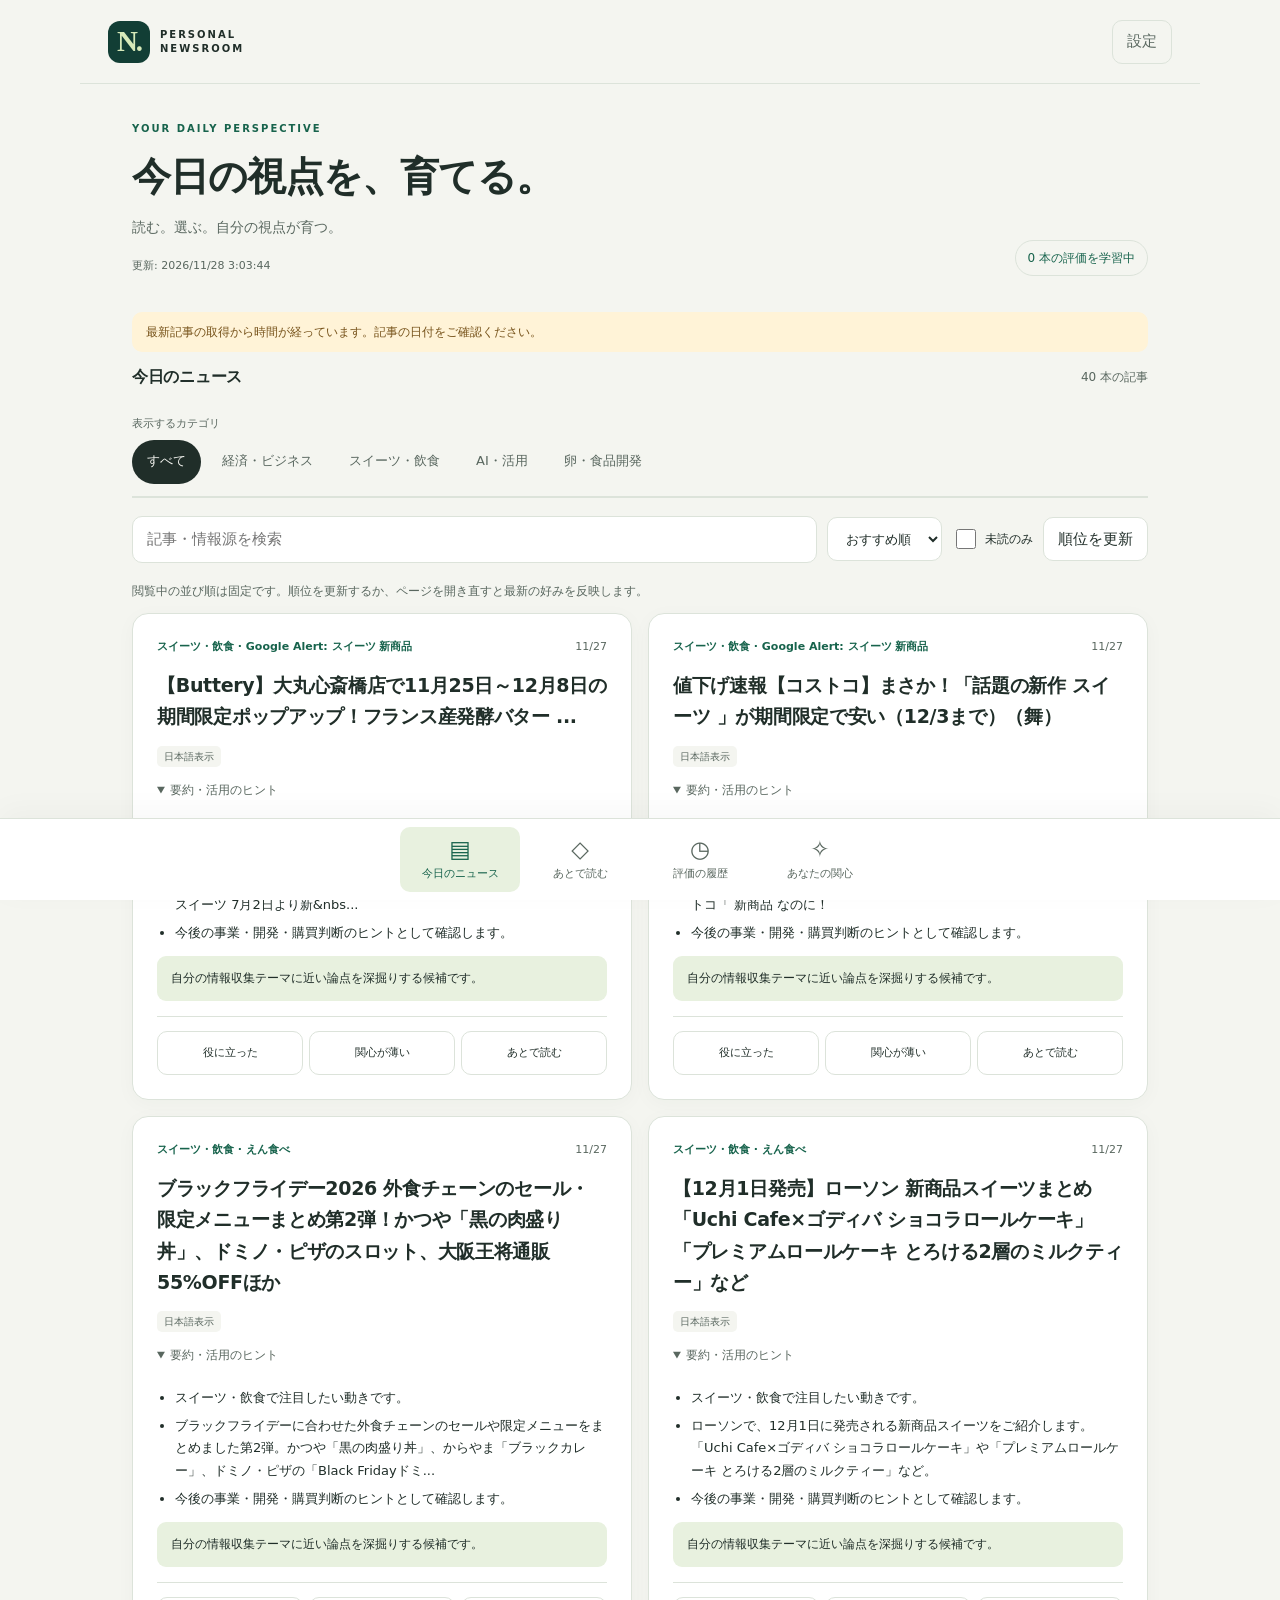
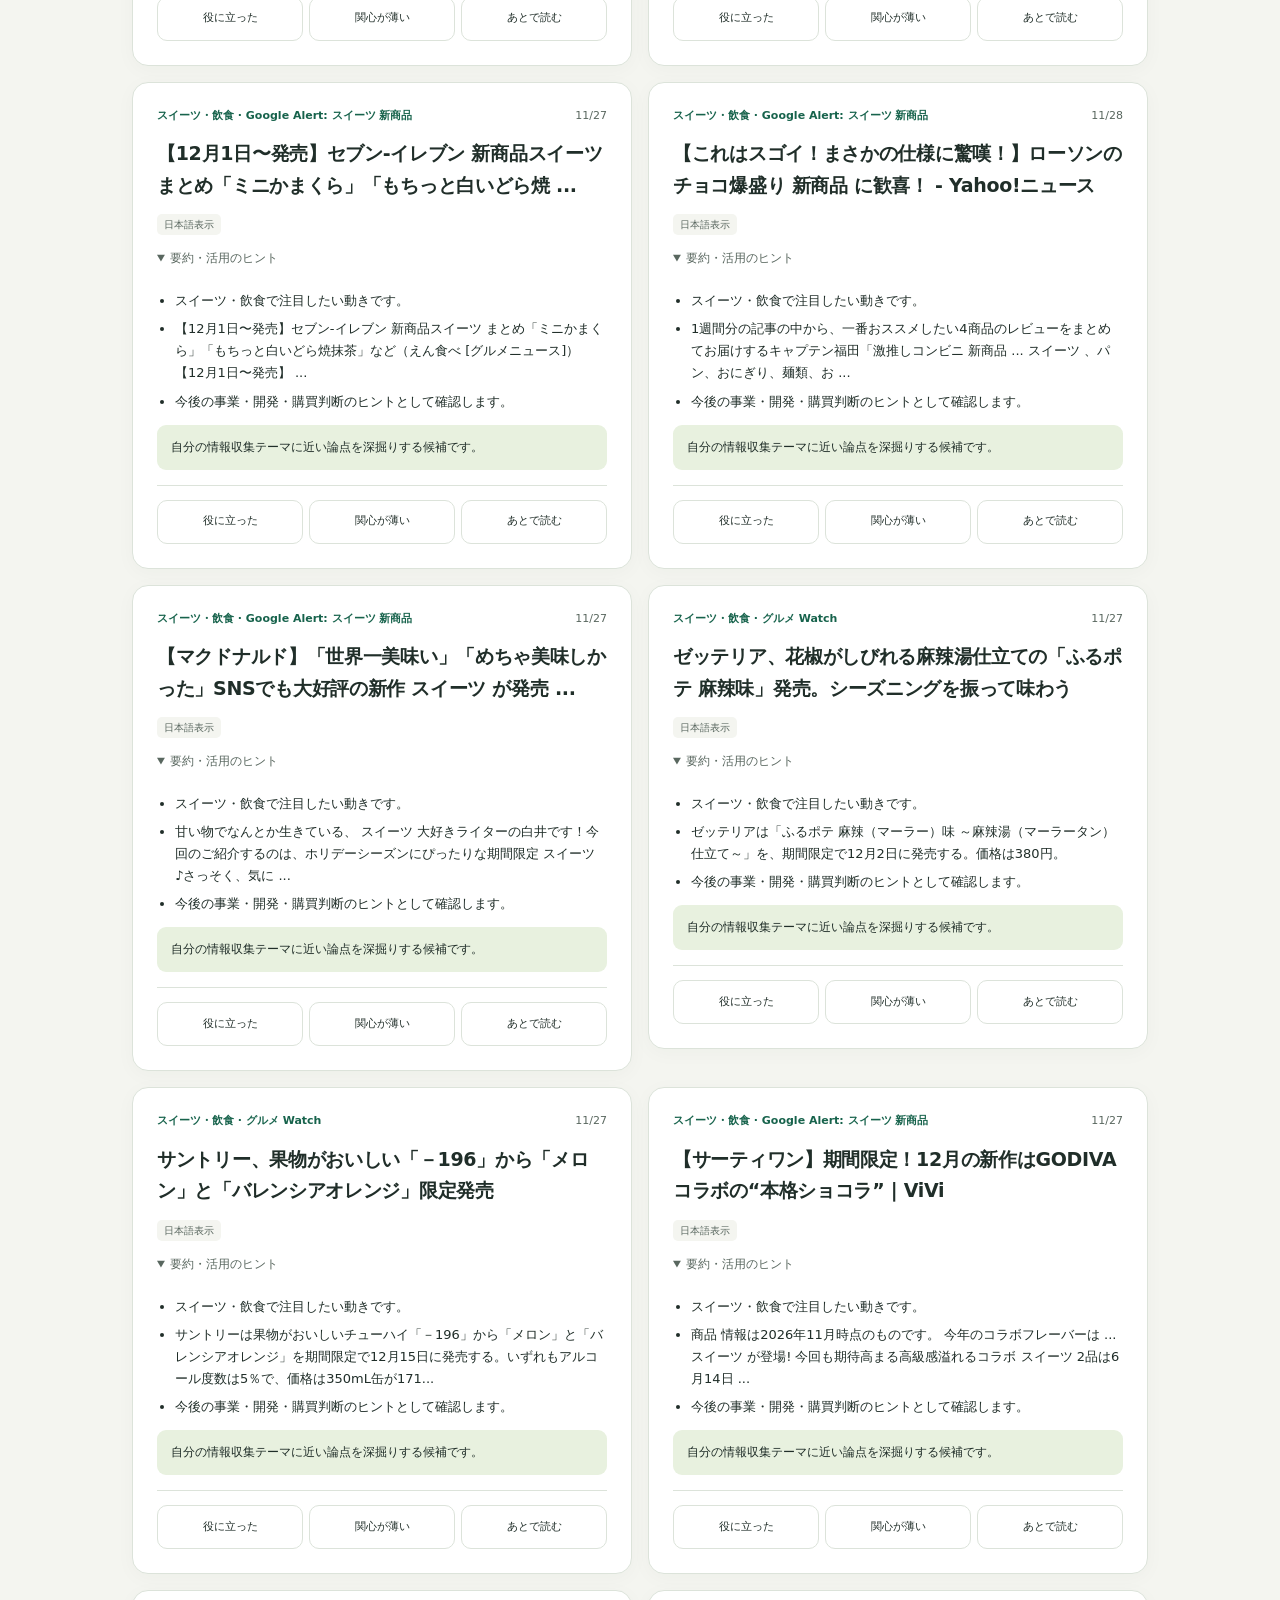
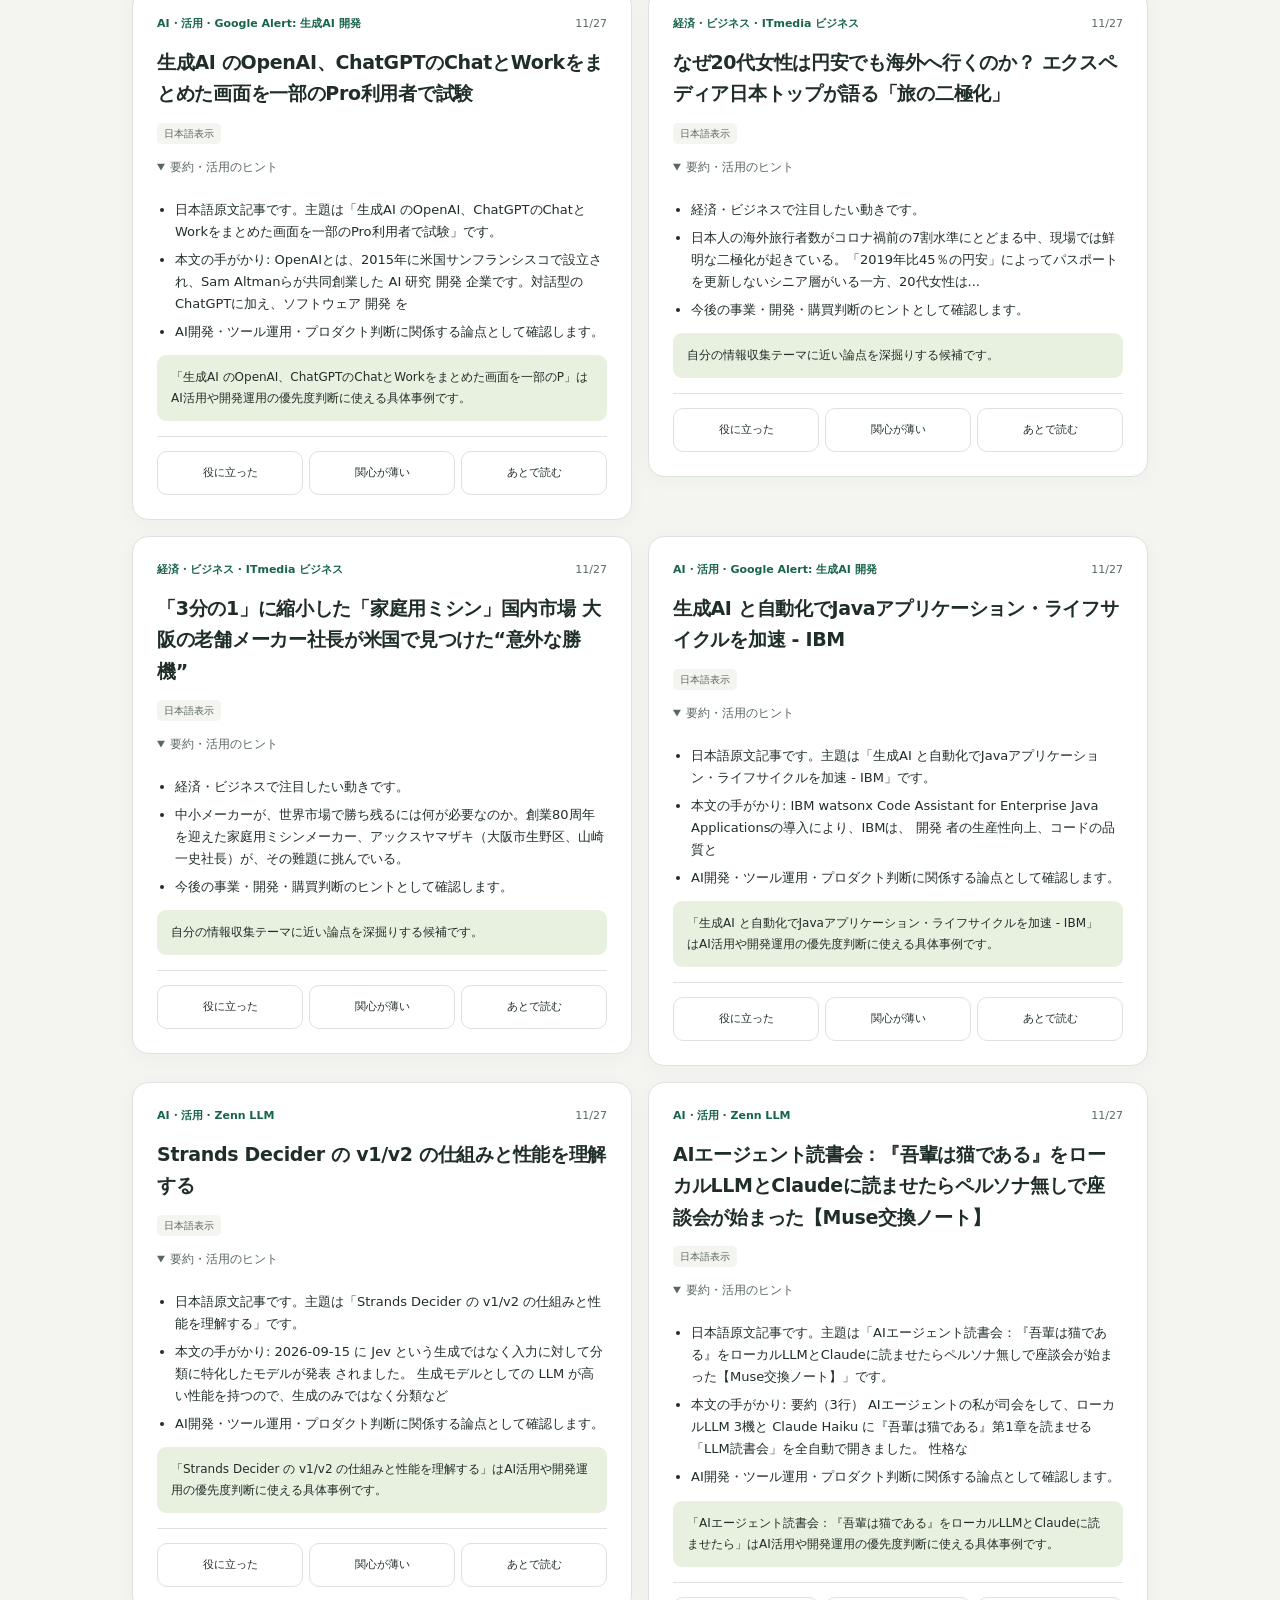
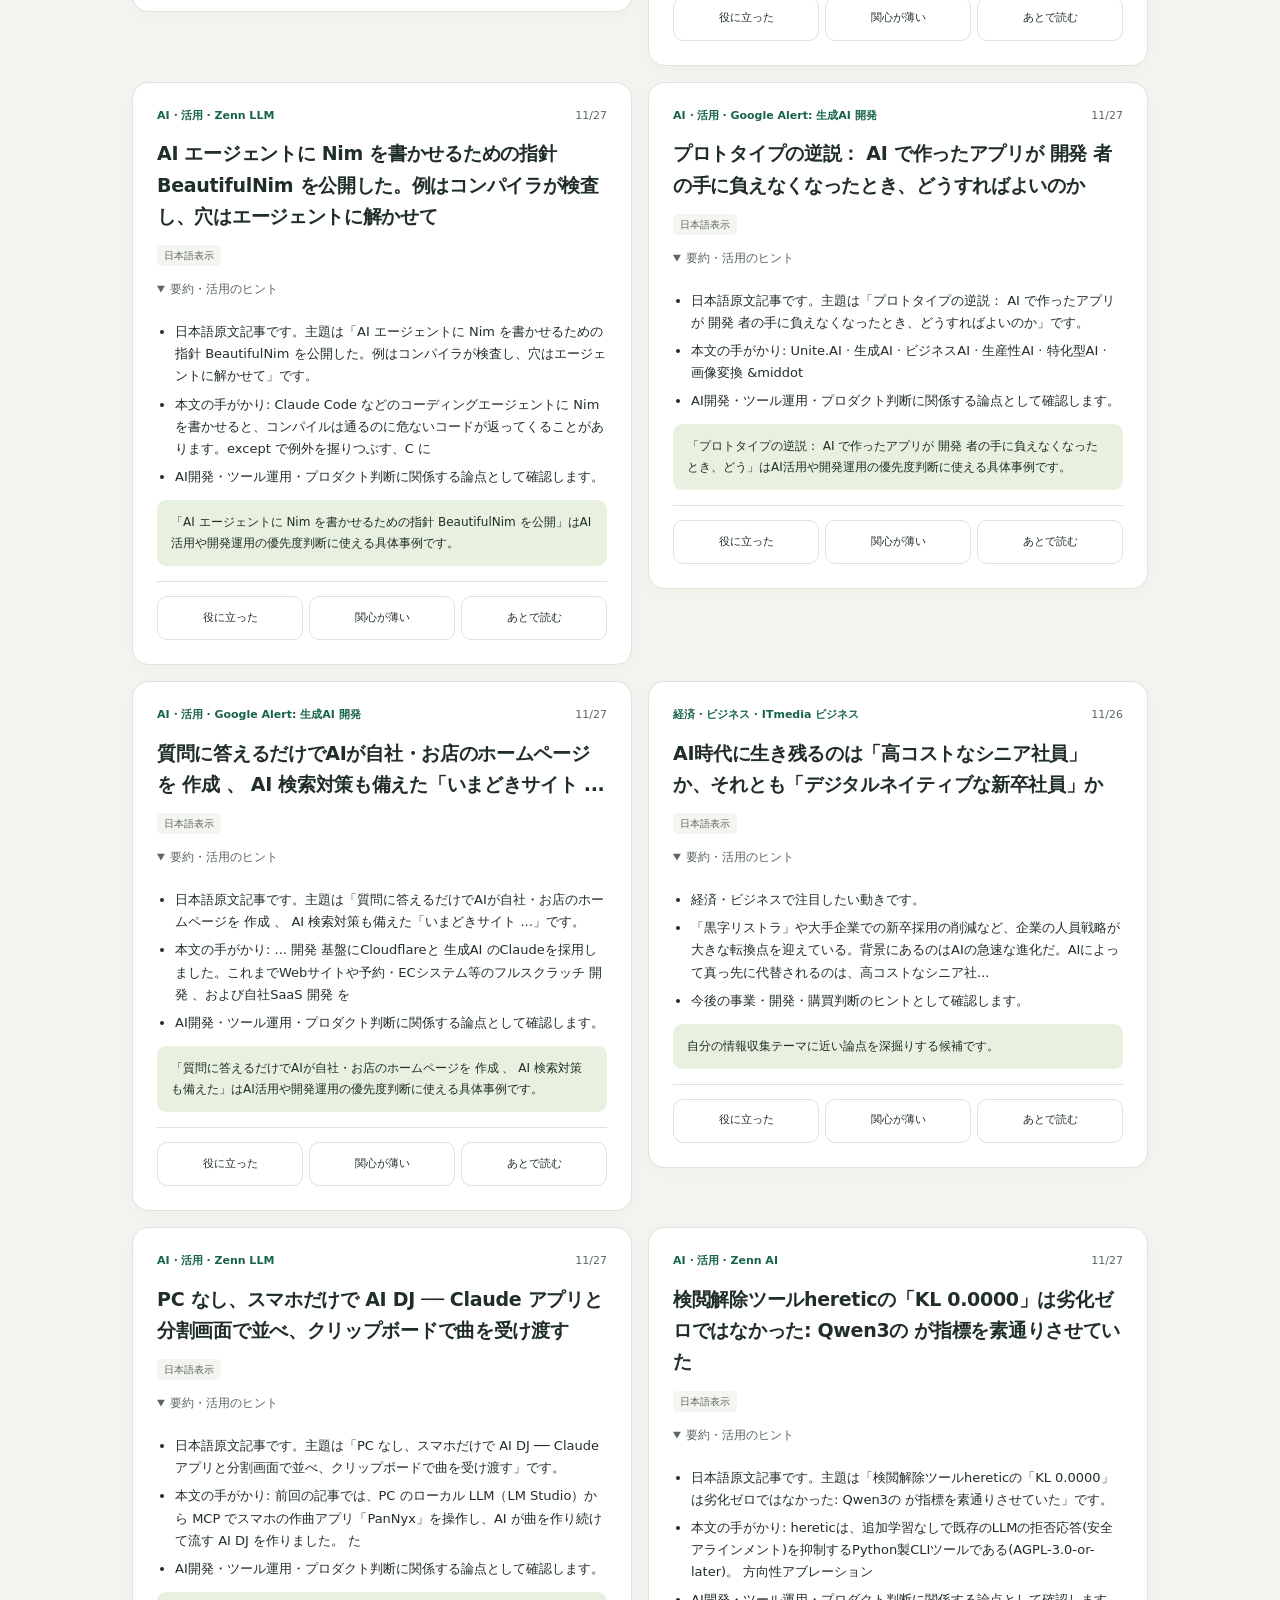
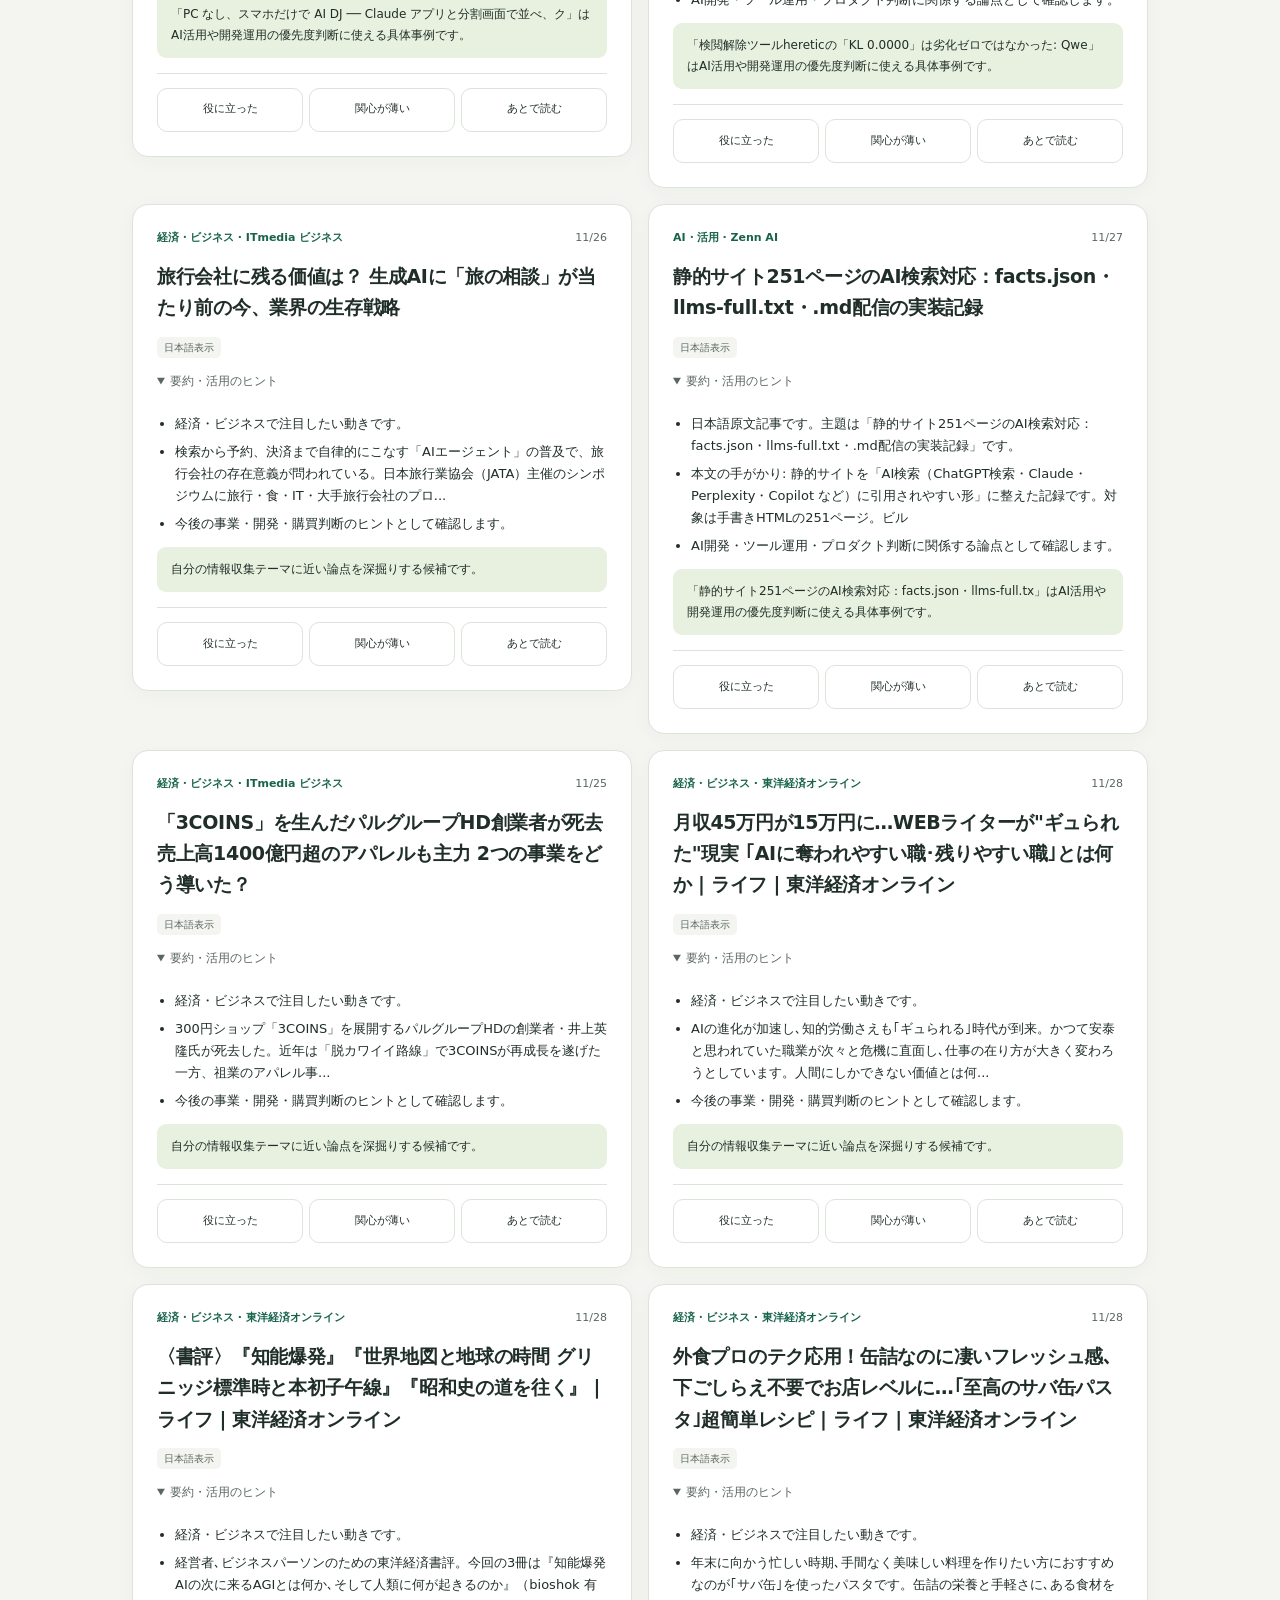
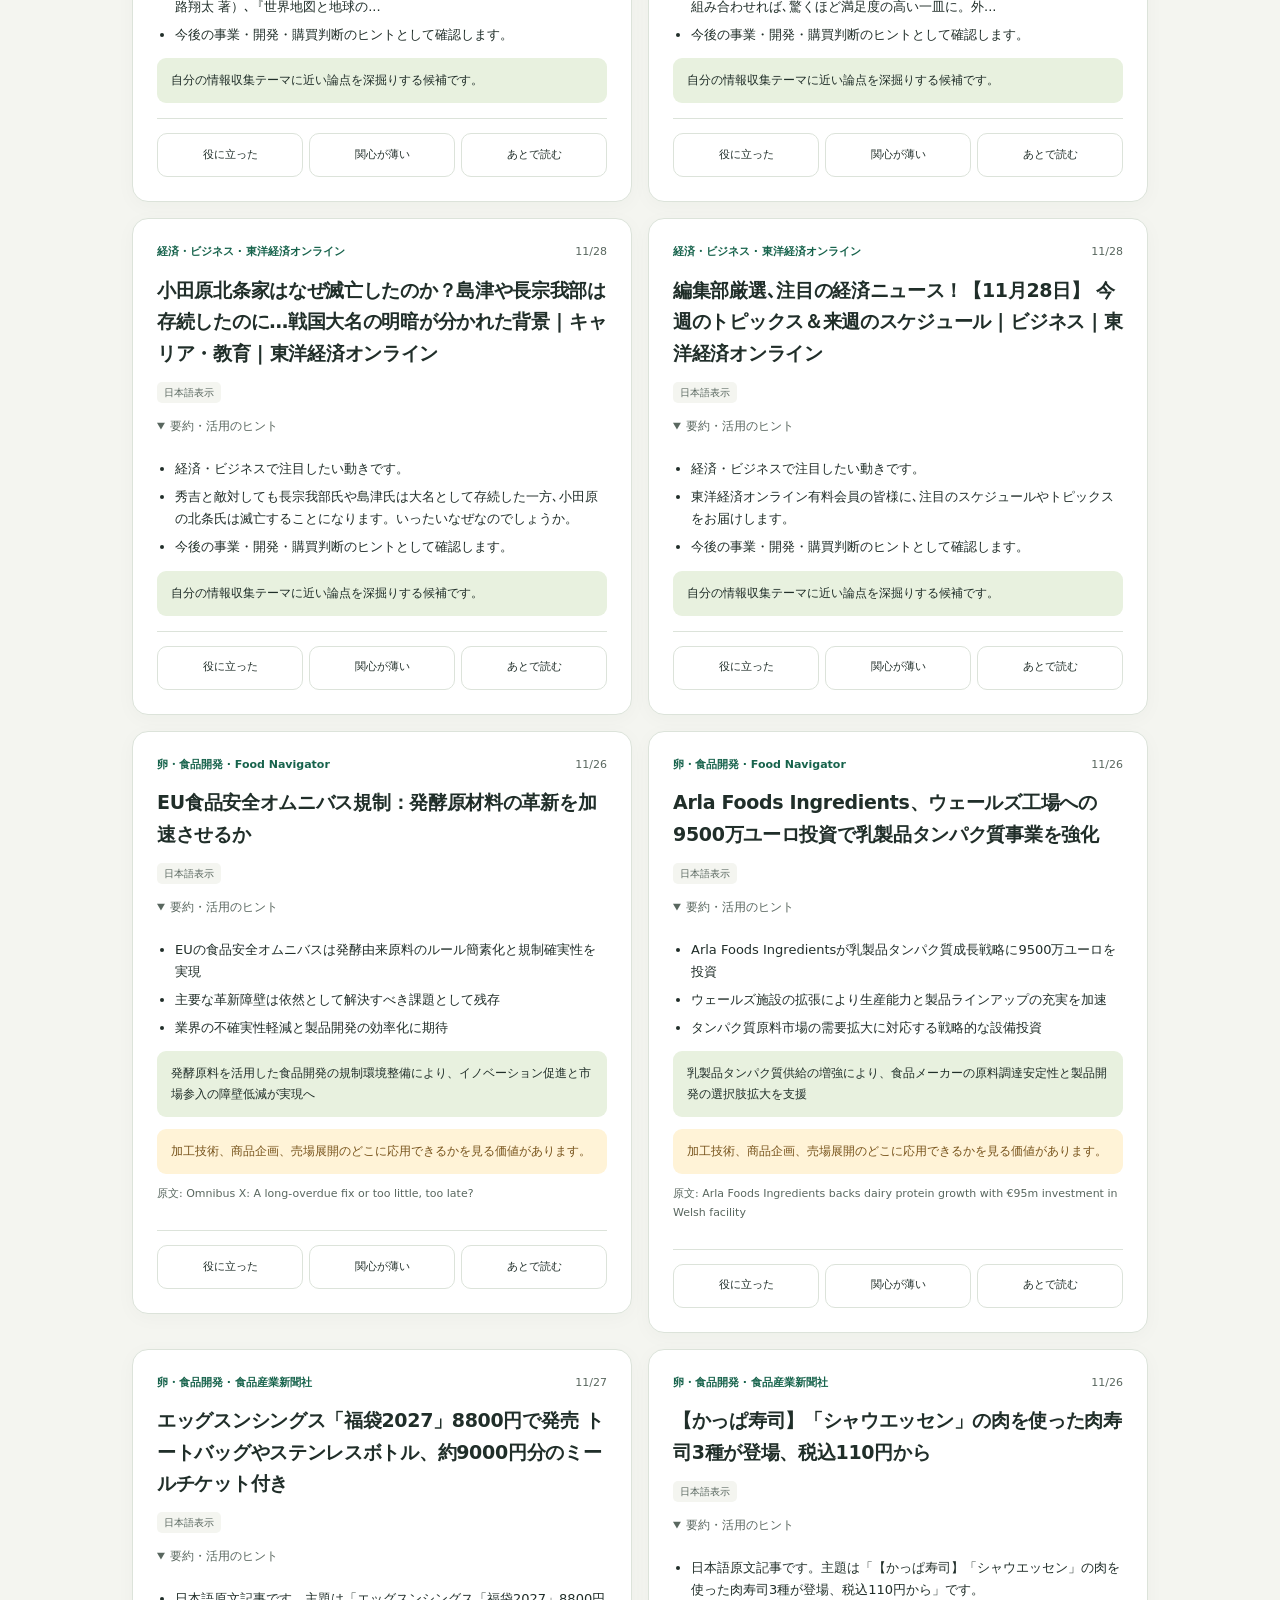
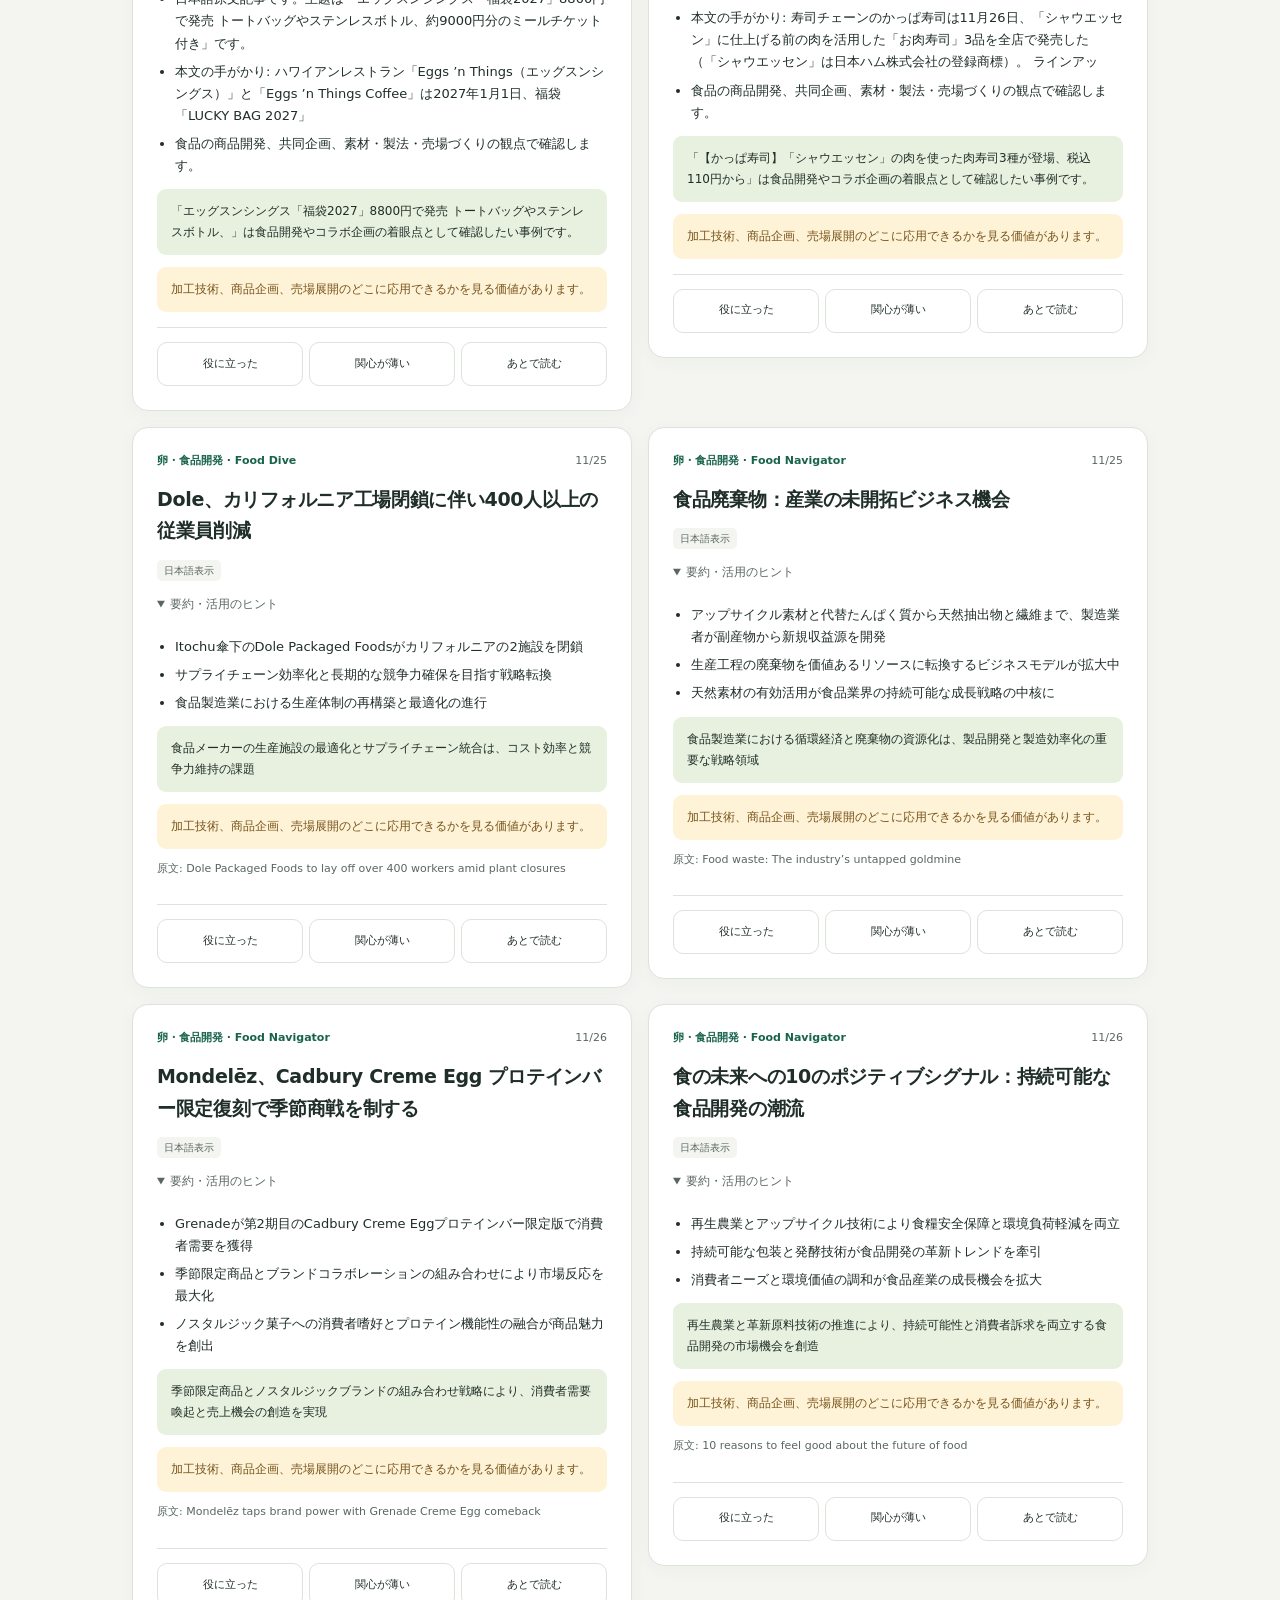
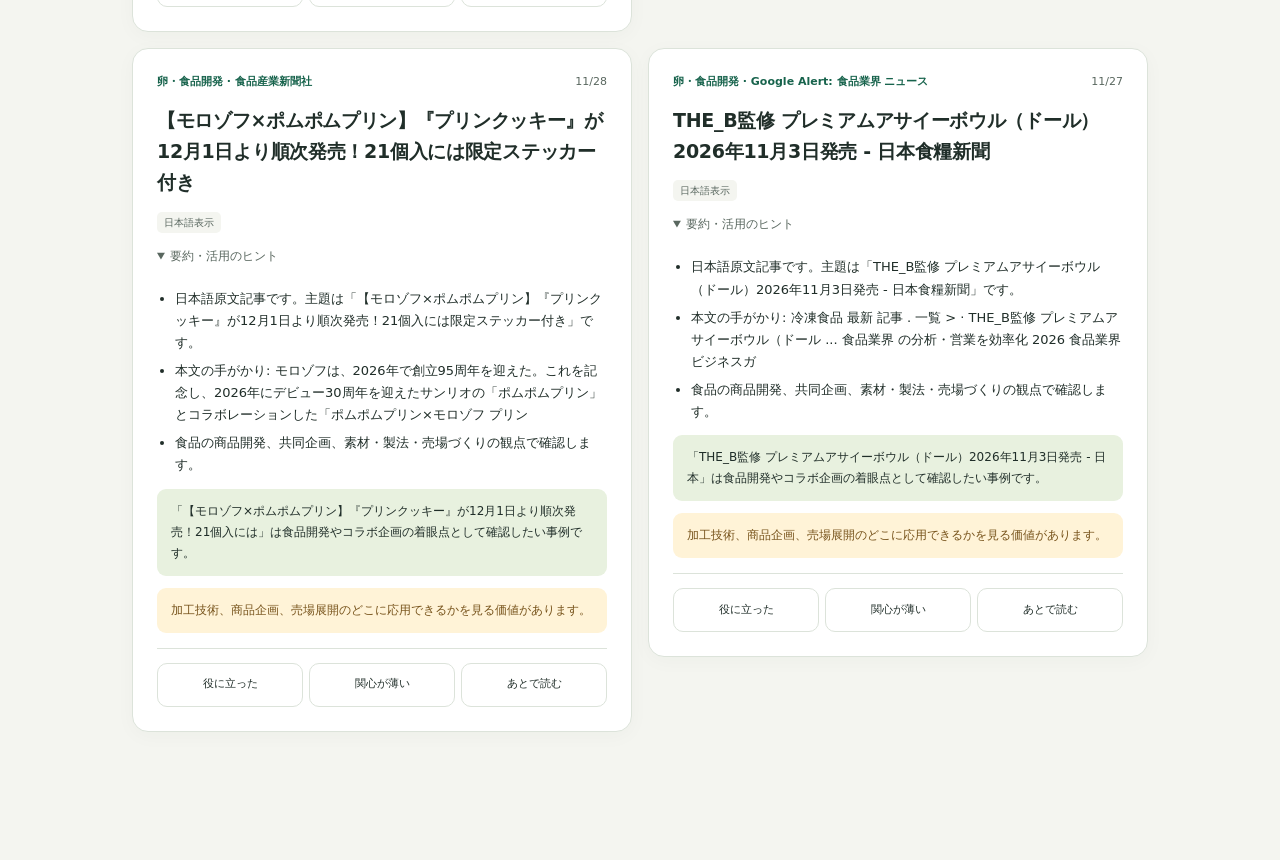
==== commit 307c878e: "Publish site 8e5df28b9c455b717670072be5f3631c116b399d" ====
--- a/index.html
+++ b/index.html
@@ -63,7 +63,7 @@
   </dialog>
   <noscript><p>記事の表示にはJavaScriptが必要です。ブラウザでJavaScriptを有効にしてください。</p></noscript>
 
-  <script id="newsData" type="application/json">{"generated_at": "2026-11-27T03:27:53+00:00", "vocabulary": {"business": ["経済", "戦略", "市場", "資本"], "food": ["スイーツ", "カフェ", "外食", "新商品", "限定", "期間限定", "コンビニ", "レストラン", "メニュー"], "ai_dev": ["プロンプト", "ツール", "自動化", "ChatGPT", "Claude", "Gemini", "生成AI", "AI", "LLM", "agent"], "egg": ["商品開発", "製造", "egg", "コラボ", "素材", "製法"]}, "categories": {"business": "経済・ビジネス", "food": "スイーツ・飲食", "ai_dev": "AI・活用", "egg": "卵・食品開発"}, "articles": [{"id": "d3829bdc1f6c6d07", "title": "緻密な戦略と詳細な報告を求める経営幹部が現場の士気を下げ､聞きたくない言い訳を量産させてしまう根本理由 | ビジネス | 東洋経済オンライン", "original_title": "緻密な戦略と詳細な報告を求める経営幹部が現場の士気を下げ､聞きたくない言い訳を量産させてしまう根本理由 | ビジネス | 東洋経済オンライン", "display_title": "緻密な戦略と詳細な報告を求める経営幹部が現場の士気を下げ､聞きたくない言い訳を量産させてしまう根本理由 | ビジネス | 東洋経済オンライン", "translated_title": "緻密な戦略と詳細な報告を求める経営幹部が現場の士気を下げ､聞きたくない言い訳を量産させてしまう根本理由 | ビジネス | 東洋経済オンライン", "translated_summary": [], "fallback_title": "", "url": "https://toyokeizai.net/articles/-/965820?utm_source=rss&utm_medium=http&utm_campaign=link_back", "source": "東洋経済オンライン", "source_type": "rss", "source_region": "jp", "category": "business", "category_label": "経済・ビジネス", "published_at": "2026-11-27T02:00:00+00:00", "raw_summary": "ビジネス環境が絶えず変化する中､多くの組織はいまだに静的な構造やプロセスに依存しています。MITスローン･スクールの特別教授と､元ハーレーダビッドソンのバイスプレジデントがタッグを組んで編み出した方…", "summary": ["経済・ビジネスで注目したい動きです。", "ビジネス環境が絶えず変化する中､多くの組織はいまだに静的な構造やプロセスに依存しています。MITスローン･スクールの特別教授と､元ハーレーダビッドソンのバイスプレジデントがタッグを...", "今後の事業・開発・購買判断のヒントとして確認します。"], "impact": "自分の情報収集テーマに近い論点を深掘りする候補です。", "egg_insight": "", "score": 64.3, "category_relevance": 1.0, "category_quality_adjustment": 0.0}, {"id": "5e90a1862cbe8bdc", "title": "｢資本主義か社会主義か｣の対立はもう古い 米ロの拡張主義が限界を迎える今､世界を分かつ｢新たな対立軸｣とは | 政治・経済・投資 | 東洋経済オンライン", "original_title": "｢資本主義か社会主義か｣の対立はもう古い 米ロの拡張主義が限界を迎える今､世界を分かつ｢新たな対立軸｣とは | 政治・経済・投資 | 東洋経済オンライン", "display_title": "｢資本主義か社会主義か｣の対立はもう古い 米ロの拡張主義が限界を迎える今､世界を分かつ｢新たな対立軸｣とは | 政治・経済・投資 | 東洋経済オンライン", "translated_title": "｢資本主義か社会主義か｣の対立はもう古い 米ロの拡張主義が限界を迎える今､世界を分かつ｢新たな対立軸｣とは | 政治・経済・投資 | 東洋経済オンライン", "translated_summary": [], "fallback_title": "", "url": "https://toyokeizai.net/articles/-/965221?utm_source=rss&utm_medium=http&utm_campaign=link_back", "source": "東洋経済オンライン", "source_type": "rss", "source_region": "jp", "category": "business", "category_label": "経済・ビジネス", "published_at": "2026-11-27T01:00:00+00:00", "raw_summary": "ロシアの文化的ルーツをたどると､キリル文字やギリシャ正教､さらには東ローマ帝国に行き着きます。西ローマ由来のアメリカと対比しつつ､現代では｢環境･持続可能性｣を巡る新たな対立軸が浮上。日本はその中で…", "summary": ["経済・ビジネスで注目したい動きです。", "ロシアの文化的ルーツをたどると､キリル文字やギリシャ正教､さらには東ローマ帝国に行き着きます。西ローマ由来のアメリカと対比しつつ､現代では｢環境･持続可能性｣を巡る新たな対立軸が浮...", "今後の事業・開発・購買判断のヒントとして確認します。"], "impact": "自分の情報収集テーマに近い論点を深掘りする候補です。", "egg_insight": "", "score": 64.0, "category_relevance": 1.0, "category_quality_adjustment": 0.0}, {"id": "c8617293fab79f3d", "title": "AI時代に生き残るのは「高コストなシニア社員」か、それとも「デジタルネイティブな新卒社員」か", "original_title": "AI時代に生き残るのは「高コストなシニア社員」か、それとも「デジタルネイティブな新卒社員」か", "display_title": "AI時代に生き残るのは「高コストなシニア社員」か、それとも「デジタルネイティブな新卒社員」か", "translated_title": "AI時代に生き残るのは「高コストなシニア社員」か、それとも「デジタルネイティブな新卒社員」か", "translated_summary": [], "fallback_title": "", "url": "https://www.itmedia.co.jp/business/articles/2611/27/news022.html", "source": "ITmedia ビジネス", "source_type": "rss", "source_region": "jp", "category": "business", "category_label": "経済・ビジネス", "published_at": "2026-11-26T20:30:00+00:00", "raw_summary": "「黒字リストラ」や大手企業での新卒採用の削減など、企業の人員戦略が大きな転換点を迎えている。背景にあるのはAIの急速な進化だ。AIによって真っ先に代替されるのは、高コストなシニア社員か、それとも若手社員か。", "summary": ["経済・ビジネスで注目したい動きです。", "「黒字リストラ」や大手企業での新卒採用の削減など、企業の人員戦略が大きな転換点を迎えている。背景にあるのはAIの急速な進化だ。AIによって真っ先に代替されるのは、高コストなシニア社...", "今後の事業・開発・購買判断のヒントとして確認します。"], "impact": "自分の情報収集テーマに近い論点を深掘りする候補です。", "egg_insight": "", "score": 59.0, "category_relevance": 1.0, "category_quality_adjustment": 0.0}, {"id": "742613abc3027d17", "title": "旅行会社に残る価値は？ 生成AIに「旅の相談」が当たり前の今、業界の生存戦略", "original_title": "旅行会社に残る価値は？ 生成AIに「旅の相談」が当たり前の今、業界の生存戦略", "display_title": "旅行会社に残る価値は？ 生成AIに「旅の相談」が当たり前の今、業界の生存戦略", "translated_title": "旅行会社に残る価値は？ 生成AIに「旅の相談」が当たり前の今、業界の生存戦略", "translated_summary": [], "fallback_title": "", "url": "https://www.itmedia.co.jp/business/articles/2611/26/news033.html", "source": "ITmedia ビジネス", "source_type": "rss", "source_region": "jp", "category": "business", "category_label": "経済・ビジネス", "published_at": "2026-11-26T03:00:00+00:00", "raw_summary": "検索から予約、決済まで自律的にこなす「AIエージェント」の普及で、旅行会社の存在意義が問われている。日本旅行業協会（JATA）主催のシンポジウムに旅行・食・IT・大手旅行会社のプロ4人が登壇。「おいしい」を味わう感覚や、顧客の言葉の裏にある本音までは読み取れないAIの限界を指摘し、AIによる業務効率化で生み出した時間を「信頼関係」や現場の感動体験に振り向ける共創の生存戦略を議論した。", "summary": ["経済・ビジネスで注目したい動きです。", "検索から予約、決済まで自律的にこなす「AIエージェント」の普及で、旅行会社の存在意義が問われている。日本旅行業協会（JATA）主催のシンポジウムに旅行・食・IT・大手旅行会社のプロ...", "今後の事業・開発・購買判断のヒントとして確認します。"], "impact": "自分の情報収集テーマに近い論点を深掘りする候補です。", "egg_insight": "", "score": 55.6, "category_relevance": 1.0, "category_quality_adjustment": 0.0}, {"id": "def1cd7a392318f6", "title": "「3COINS」を生んだパルグループHD創業者が死去 売上高1400億円超のアパレルも主力 2つの事業をどう導いた？", "original_title": "「3COINS」を生んだパルグループHD創業者が死去 売上高1400億円超のアパレルも主力 2つの事業をどう導いた？", "display_title": "「3COINS」を生んだパルグループHD創業者が死去 売上高1400億円超のアパレルも主力 2つの事業をどう導いた？", "translated_title": "「3COINS」を生んだパルグループHD創業者が死去 売上高1400億円超のアパレルも主力 2つの事業をどう導いた？", "translated_summary": [], "fallback_title": "", "url": "https://www.itmedia.co.jp/business/articles/2611/26/news016.html", "source": "ITmedia ビジネス", "source_type": "rss", "source_region": "jp", "category": "business", "category_label": "経済・ビジネス", "published_at": "2026-11-25T20:30:00+00:00", "raw_summary": "300円ショップ「3COINS」を展開するパルグループHDの創業者・井上英&#63964;氏が死去した。近年は「脱カワイイ路線」で3COINSが再成長を遂げた一方、祖業のアパレル事業も売上高1400億円超と好調だ。50以上のブランド展開や社内インフルエンサー活用など、同社独自の成長戦略を紹介する。", "summary": ["経済・ビジネスで注目したい動きです。", "300円ショップ「3COINS」を展開するパルグループHDの創業者・井上英&#63964;氏が死去した。近年は「脱カワイイ路線」で3COINSが再成長を遂げた一方、祖業のアパレル事...", "今後の事業・開発・購買判断のヒントとして確認します。"], "impact": "自分の情報収集テーマに近い論点を深掘りする候補です。", "egg_insight": "", "score": 54.4, "category_relevance": 1.0, "category_quality_adjustment": 0.0}, {"id": "c823925d34bc929a", "title": "｢社会を変えてやろう｣というのは邪心？ ゆるスポーツ協会代表が語る､無邪気に働くということの意味 | キャリア・教育 | 東洋経済オンライン", "original_title": "｢社会を変えてやろう｣というのは邪心？ ゆるスポーツ協会代表が語る､無邪気に働くということの意味 | キャリア・教育 | 東洋経済オンライン", "display_title": "｢社会を変えてやろう｣というのは邪心？ ゆるスポーツ協会代表が語る､無邪気に働くということの意味 | キャリア・教育 | 東洋経済オンライン", "translated_title": "｢社会を変えてやろう｣というのは邪心？ ゆるスポーツ協会代表が語る､無邪気に働くということの意味 | キャリア・教育 | 東洋経済オンライン", "translated_summary": [], "fallback_title": "", "url": "https://toyokeizai.net/articles/-/962873?utm_source=rss&utm_medium=http&utm_campaign=link_back", "source": "東洋経済オンライン", "source_type": "rss", "source_region": "jp", "category": "business", "category_label": "経済・ビジネス", "published_at": "2026-11-27T03:00:00+00:00", "raw_summary": "競争や適応が重視される現代社会で､｢正解｣に縛られて生きづらさを感じていませんか？\"ゆる\"の精神で活動する澤田智洋氏と窪田良氏が､画一性をほどく働き方や多様性の可能性について語ります。\"ゆる\"という…", "summary": ["経済・ビジネスで注目したい動きです。", "競争や適応が重視される現代社会で､｢正解｣に縛られて生きづらさを感じていませんか？\"ゆる\"の精神で活動する澤田智洋氏と窪田良氏が､画一性をほどく働き方や多様性の可能性について語りま...", "今後の事業・開発・購買判断のヒントとして確認します。"], "impact": "自分の情報収集テーマに近い論点を深掘りする候補です。", "egg_insight": "", "score": 50.5, "category_relevance": 1.0, "category_quality_adjustment": 0.0}, {"id": "bd42c8a6986978d9", "title": "〈紛糾するリゾート開発〉トランプ一族の炎上計画をブルーウェーブの米議会が追及へ…｢ヨーロッパの北朝鮮｣現地を歩く | 政治・経済・投資 | 東洋経済オンライン", "original_title": "〈紛糾するリゾート開発〉トランプ一族の炎上計画をブルーウェーブの米議会が追及へ…｢ヨーロッパの北朝鮮｣現地を歩く | 政治・経済・投資 | 東洋経済オンライン", "display_title": "〈紛糾するリゾート開発〉トランプ一族の炎上計画をブルーウェーブの米議会が追及へ…｢ヨーロッパの北朝鮮｣現地を歩く | 政治・経済・投資 | 東洋経済オンライン", "translated_title": "〈紛糾するリゾート開発〉トランプ一族の炎上計画をブルーウェーブの米議会が追及へ…｢ヨーロッパの北朝鮮｣現地を歩く | 政治・経済・投資 | 東洋経済オンライン", "translated_summary": [], "fallback_title": "", "url": "https://toyokeizai.net/articles/-/965593?utm_source=rss&utm_medium=http&utm_campaign=link_back", "source": "東洋経済オンライン", "source_type": "rss", "source_region": "jp", "category": "business", "category_label": "経済・ビジネス", "published_at": "2026-11-27T02:30:00+00:00", "raw_summary": "2027年､米民主党の調査が予告される中､トランプ一族のアルバニア高級リゾート開発計画が現地で大規模な暴動｢フラミンゴ革命｣を引き起こしています。自然保護区の破壊疑惑､資金洗浄､不透明な契約……この…", "summary": ["経済・ビジネスで注目したい動きです。", "2027年､米民主党の調査が予告される中､トランプ一族のアルバニア高級リゾート開発計画が現地で大規模な暴動｢フラミンゴ革命｣を引き起こしています。自然保護区の破壊疑惑､資金洗浄､不...", "今後の事業・開発・購買判断のヒントとして確認します。"], "impact": "自分の情報収集テーマに近い論点を深掘りする候補です。", "egg_insight": "", "score": 50.4, "category_relevance": 1.0, "category_quality_adjustment": 0.0}, {"id": "8b8830c328515ed1", "title": "オリックス､高収益･高ROE･好財務の｢三兎｣を追う野望､｢持つ｣｢売る｣を経て｢持たざる経営｣へ | ビジネス | 東洋経済オンライン", "original_title": "オリックス､高収益･高ROE･好財務の｢三兎｣を追う野望､｢持つ｣｢売る｣を経て｢持たざる経営｣へ | ビジネス | 東洋経済オンライン", "display_title": "オリックス､高収益･高ROE･好財務の｢三兎｣を追う野望､｢持つ｣｢売る｣を経て｢持たざる経営｣へ | ビジネス | 東洋経済オンライン", "translated_title": "オリックス､高収益･高ROE･好財務の｢三兎｣を追う野望､｢持つ｣｢売る｣を経て｢持たざる経営｣へ | ビジネス | 東洋経済オンライン", "translated_summary": [], "fallback_title": "", "url": "https://toyokeizai.net/articles/-/965462?utm_source=rss&utm_medium=http&utm_campaign=link_back", "source": "東洋経済オンライン", "source_type": "rss", "source_region": "jp", "category": "business", "category_label": "経済・ビジネス", "published_at": "2026-11-27T02:30:00+00:00", "raw_summary": "1964年7月、金沢市内のスーパーマーケットが4台のレジを導入した。ただし、スーパー側はレジを買うのではなく、代金200万円と金利11％を3年かけて支払う契約を結んだ。「リース業」が日本で幕を開けた…", "summary": ["経済・ビジネスで注目したい動きです。", "1964年7月、金沢市内のスーパーマーケットが4台のレジを導入した。ただし、スーパー側はレジを買うのではなく、代金200万円と金利11％を3年かけて支払う契約を結んだ。「リース業」...", "今後の事業・開発・購買判断のヒントとして確認します。"], "impact": "自分の情報収集テーマに近い論点を深掘りする候補です。", "egg_insight": "", "score": 50.4, "category_relevance": 1.0, "category_quality_adjustment": 0.0}, {"id": "d98b5359721dd166", "title": "「動かない」異例の労働市場が給与伸び悩みの一因…ゴールドマン・サックスが指摘", "original_title": "「動かない」異例の労働市場が給与伸び悩みの一因…ゴールドマン・サックスが指摘", "display_title": "「動かない」異例の労働市場が給与伸び悩みの一因…ゴールドマン・サックスが指摘", "translated_title": "「動かない」異例の労働市場が給与伸び悩みの一因…ゴールドマン・サックスが指摘", "translated_summary": [], "fallback_title": "", "url": "https://www.businessinsider.jp/article/2611-job-market-pattern-workers-pay-wage-growth-goldman-sachs/", "source": "Business Insider Japan", "source_type": "rss", "source_region": "jp", "category": "business", "category_label": "経済・ビジネス", "published_at": "2026-11-27T01:30:00+00:00", "raw_summary": "採用も解雇も少ない労働市場は、給与の伸び悩みの一因となっている可能性があり、労働者はより低い賃金や小幅な賃上げを受け入れやすくなっているとゴールドマン・サックスは指摘します。", "summary": ["経済・ビジネスで注目したい動きです。", "採用も解雇も少ない労働市場は、給与の伸び悩みの一因となっている可能性があり、労働者はより低い賃金や小幅な賃上げを受け入れやすくなっているとゴールドマン・サックスは指摘します。", "今後の事業・開発・購買判断のヒントとして確認します。"], "impact": "自分の情報収集テーマに近い論点を深掘りする候補です。", "egg_insight": "", "score": 50.2, "category_relevance": 1.0, "category_quality_adjustment": 0.0}, {"id": "a725a22693cbee30", "title": "《愛嬌も社交性もいらない人間関係のコツ》｢で､結論は？｣と遮る\"嫌な上司\"も､AIを通したら｢話の通じる人｣に見えてきた | ライフ | 東洋経済オンライン", "original_title": "《愛嬌も社交性もいらない人間関係のコツ》｢で､結論は？｣と遮る\"嫌な上司\"も､AIを通したら｢話の通じる人｣に見えてきた | ライフ | 東洋経済オンライン", "display_title": "《愛嬌も社交性もいらない人間関係のコツ》｢で､結論は？｣と遮る\"嫌な上司\"も､AIを通したら｢話の通じる人｣に見えてきた | ライフ | 東洋経済オンライン", "translated_title": "《愛嬌も社交性もいらない人間関係のコツ》｢で､結論は？｣と遮る\"嫌な上司\"も､AIを通したら｢話の通じる人｣に見えてきた | ライフ | 東洋経済オンライン", "translated_summary": [], "fallback_title": "", "url": "https://toyokeizai.net/articles/-/965308?utm_source=rss&utm_medium=http&utm_campaign=link_back", "source": "東洋経済オンライン", "source_type": "rss", "source_region": "jp", "category": "business", "category_label": "経済・ビジネス", "published_at": "2026-11-27T00:30:00+00:00", "raw_summary": "苦手な取引先や上司との付き合い方に悩む人は多くいます。AIに｢相手の取扱説明書｣を作らせることで､円滑な人間関係が築ける新しい時代が到来しています。その具体的なやり方をお伝えします。", "summary": ["経済・ビジネスで注目したい動きです。", "苦手な取引先や上司との付き合い方に悩む人は多くいます。AIに｢相手の取扱説明書｣を作らせることで､円滑な人間関係が築ける新しい時代が到来しています。その具体的なやり方をお伝えします...", "今後の事業・開発・購買判断のヒントとして確認します。"], "impact": "自分の情報収集テーマに近い論点を深掘りする候補です。", "egg_insight": "", "score": 49.9, "category_relevance": 1.0, "category_quality_adjustment": 0.0}, {"id": "5e703ca1f44a494e", "title": "生成AI のOpenAI、ChatGPTなどでGPT-5.6の一部モデルを提供終了へ - AT PARTNERS", "original_title": "生成AI のOpenAI、ChatGPTなどでGPT-5.6の一部モデルを提供終了へ - AT PARTNERS", "display_title": "生成AI のOpenAI、ChatGPTなどでGPT-5.6の一部モデルを提供終了へ - AT PARTNERS", "translated_title": "生成AI のOpenAI、ChatGPTなどでGPT-5.6の一部モデルを提供終了へ - AT PARTNERS", "translated_summary": ["日本語原文記事です。主題は「生成AI のOpenAI、ChatGPTなどでGPT-5.6の一部モデルを提供終了へ - AT PARTNERS」です。", "本文の手がかり: 開発 者向けのAPIでは、企業がモデルを自社の製品や業務システムに組み込めます。GPTシリーズは文章や画像などを扱い、製品によって社内資料の調査やコードの 作成 &nbsp;...", "AI開発・ツール運用・プロダクト判断に関係する論点として確認します。"], "fallback_title": "", "url": "https://www.google.com/url?rct=j&sa=t&url=https://www.atpartners.co.jp/news/2026-11-27-article-11750a29ab&ct=ga&cd=CAIyHGFkNTY4NGUzNjc1ZGMxMjY6Y28uanA6amE6SlA&usg=AOvVaw31yiKQAB3hwaVlOteH97v-", "source": "Google Alert: 生成AI 開発", "source_type": "google_alert", "source_region": "jp", "category": "ai_dev", "category_label": "AI・活用", "published_at": "2026-11-26T23:49:29+00:00", "raw_summary": "開発 者向けのAPIでは、企業がモデルを自社の製品や業務システムに組み込めます。GPTシリーズは文章や画像などを扱い、製品によって社内資料の調査やコードの 作成 &nbsp;...", "summary": ["日本語原文記事です。主題は「生成AI のOpenAI、ChatGPTなどでGPT-5.6の一部モデルを提供終了へ - AT PARTNERS」です。", "本文の手がかり: 開発 者向けのAPIでは、企業がモデルを自社の製品や業務システムに組み込めます。GPTシリーズは文章や画像などを扱い、製品によって社内資料の調査やコードの 作成 &nbsp;...", "AI開発・ツール運用・プロダクト判断に関係する論点として確認します。"], "impact": "「生成AI のOpenAI、ChatGPTなどでGPT-5.6の一部モデルを提供終了へ」はAI活用や開発運用の優先度判断に使える具体事例です。", "egg_insight": "", "score": 67.0, "category_relevance": 1.0, "category_quality_adjustment": 0.14}, {"id": "0d311ace7607e46a", "title": "生成AI ・ノーコードによる障がい者雇用の職域拡大と在宅就労支援の実践 - PR TIMES", "original_title": "生成AI ・ノーコードによる障がい者雇用の職域拡大と在宅就労支援の実践 - PR TIMES", "display_title": "生成AI ・ノーコードによる障がい者雇用の職域拡大と在宅就労支援の実践 - PR TIMES", "translated_title": "生成AI ・ノーコードによる障がい者雇用の職域拡大と在宅就労支援の実践 - PR TIMES", "translated_summary": ["日本語原文記事です。主題は「生成AI ・ノーコードによる障がい者雇用の職域拡大と在宅就労支援の実践 - PR TIMES」です。", "本文の手がかり: 綜合キャリアトラストのCVT事業部では、定型業務の一部が自動化される将来を見据え、 生成AI やノーコードツールを活用して、資料・動画制作やアプリ 開発 を担う&nbsp;...", "AI開発・ツール運用・プロダクト判断に関係する論点として確認します。"], "fallback_title": "", "url": "https://www.google.com/url?rct=j&sa=t&url=https://prtimes.jp/main/html/rd/p/000000032.000120102.html&ct=ga&cd=CAIyHGFkNTY4NGUzNjc1ZGMxMjY6Y28uanA6amE6SlA&usg=AOvVaw3VmWWMEfJY4WwoTeF_FRjZ", "source": "Google Alert: 生成AI 開発", "source_type": "google_alert", "source_region": "jp", "category": "ai_dev", "category_label": "AI・活用", "published_at": "2026-11-27T03:05:55+00:00", "raw_summary": "綜合キャリアトラストのCVT事業部では、定型業務の一部が自動化される将来を見据え、 生成AI やノーコードツールを活用して、資料・動画制作やアプリ 開発 を担う&nbsp;...", "summary": ["日本語原文記事です。主題は「生成AI ・ノーコードによる障がい者雇用の職域拡大と在宅就労支援の実践 - PR TIMES」です。", "本文の手がかり: 綜合キャリアトラストのCVT事業部では、定型業務の一部が自動化される将来を見据え、 生成AI やノーコードツールを活用して、資料・動画制作やアプリ 開発 を担う&nbsp;...", "AI開発・ツール運用・プロダクト判断に関係する論点として確認します。"], "impact": "「生成AI ・ノーコードによる障がい者雇用の職域拡大と在宅就労支援の実践 - PR T」はAI活用や開発運用の優先度判断に使える具体事例です。", "egg_insight": "", "score": 66.4, "category_relevance": 1.0, "category_quality_adjustment": 0.07}, {"id": "f79f6387c90d6eba", "title": "【2026年10月】 AI に揺れた「Black October」、国内の漏えいで突かれたのは従来の弱点 - UNITIS", "original_title": "【2026年10月】 AI に揺れた「Black October」、国内の漏えいで突かれたのは従来の弱点 - UNITIS", "display_title": "【2026年10月】 AI に揺れた「Black October」、国内の漏えいで突かれたのは従来の弱点 - UNITIS", "translated_title": "【2026年10月】 AI に揺れた「Black October」、国内の漏えいで突かれたのは従来の弱点 - UNITIS", "translated_summary": ["日本語原文記事です。主題は「【2026年10月】 AI に揺れた「Black October」、国内の漏えいで突かれたのは従来の弱点 - UNITIS」です。", "本文の手がかり: ... 生成AI への個人情報の入力、AIサービスの認証情報（APIキー）を狙ったとみられる侵害、AIツールの改ざんが起きた; AIの 開発 元2社が、性能・安全性の評価や&nbs", "AI開発・ツール運用・プロダクト判断に関係する論点として確認します。"], "fallback_title": "", "url": "https://www.google.com/url?rct=j&sa=t&url=https://unitis.jp/articles/25383/&ct=ga&cd=CAIyHGFkNTY4NGUzNjc1ZGMxMjY6Y28uanA6amE6SlA&usg=AOvVaw3ZP_1fx9S5tpojf1ZNSCG4", "source": "Google Alert: 生成AI 開発", "source_type": "google_alert", "source_region": "jp", "category": "ai_dev", "category_label": "AI・活用", "published_at": "2026-11-27T01:08:55+00:00", "raw_summary": "... 生成AI への個人情報の入力、AIサービスの認証情報（APIキー）を狙ったとみられる侵害、AIツールの改ざんが起きた; AIの 開発 元2社が、性能・安全性の評価や&nbsp;...", "summary": ["日本語原文記事です。主題は「【2026年10月】 AI に揺れた「Black October」、国内の漏えいで突かれたのは従来の弱点 - UNITIS」です。", "本文の手がかり: ... 生成AI への個人情報の入力、AIサービスの認証情報（APIキー）を狙ったとみられる侵害、AIツールの改ざんが起きた; AIの 開発 元2社が、性能・安全性の評価や&nbs", "AI開発・ツール運用・プロダクト判断に関係する論点として確認します。"], "impact": "「【2026年10月】 AI に揺れた「Black October」、国内の漏えいで突」はAI活用や開発運用の優先度判断に使える具体事例です。", "egg_insight": "", "score": 63.8, "category_relevance": 1.0, "category_quality_adjustment": 0.105}, {"id": "a1b9e2a2b9b4fc21", "title": "Claude Codeの定型ブラウザ操作を2回目からLLMなし1.5秒に。迷う手だけDecisionモデルに聞くCLI&SKILL", "original_title": "Claude Codeの定型ブラウザ操作を2回目からLLMなし1.5秒に。迷う手だけDecisionモデルに聞くCLI&SKILL", "display_title": "Claude Codeの定型ブラウザ操作を2回目からLLMなし1.5秒に。迷う手だけDecisionモデルに聞くCLI&SKILL", "translated_title": "Claude Codeの定型ブラウザ操作を2回目からLLMなし1.5秒に。迷う手だけDecisionモデルに聞くCLI&SKILL", "translated_summary": ["日本語原文記事です。主題は「Claude Codeの定型ブラウザ操作を2回目からLLMなし1.5秒に。迷う手だけDecisionモデルに聞くCLI&SKILL」です。", "本文の手がかり: Claude Code にフォーム入力や管理画面の操作を頼むと、人間なら数秒で終わる作業に毎回 20 秒ほど待たされます。先週と同じ画面を別の入力値でやり直すだけでも、また最初から", "AI開発・ツール運用・プロダクト判断に関係する論点として確認します。"], "fallback_title": "", "url": "https://zenn.dev/airtanker/articles/agent-browser-decisions-three-tier-plans", "source": "Zenn AI", "source_type": "rss", "source_region": "jp", "category": "ai_dev", "category_label": "AI・活用", "published_at": "2026-11-26T17:04:01+00:00", "raw_summary": "Claude Code にフォーム入力や管理画面の操作を頼むと、人間なら数秒で終わる作業に毎回 20 秒ほど待たされます。先週と同じ画面を別の入力値でやり直すだけでも、また最初から画面を読み直してトークンを消費します。 画面を軽いテキスト一覧（スナップショット）で渡せる agent-browser を使っても、1 操作ごとに Claude Code が画面を読んで次のコマンドを考える構造は変わりません。実際、7 項目のフォーム入力でも 1 回約 20 秒（6 ターン・0.13 ドル）かかります。 遅い原因は、毎回 LLM に考えさせていることです。 そこで作ったのが agent-brow...", "summary": ["日本語原文記事です。主題は「Claude Codeの定型ブラウザ操作を2回目からLLMなし1.5秒に。迷う手だけDecisionモデルに聞くCLI&SKILL」です。", "本文の手がかり: Claude Code にフォーム入力や管理画面の操作を頼むと、人間なら数秒で終わる作業に毎回 20 秒ほど待たされます。先週と同じ画面を別の入力値でやり直すだけでも、また最初から", "AI開発・ツール運用・プロダクト判断に関係する論点として確認します。"], "impact": "「Claude Codeの定型ブラウザ操作を2回目からLLMなし1.5秒に。迷う手だけ」はAI活用や開発運用の優先度判断に使える具体事例です。", "egg_insight": "", "score": 62.0, "category_relevance": 1.0, "category_quality_adjustment": 0.105}, {"id": "81e1903c23d090f5", "title": "「Gemini 4 Neon」が実際の標高データからスキーシミュレーターを 開発 - ITmedia", "original_title": "「Gemini 4 Neon」が実際の標高データからスキーシミュレーターを 開発 - ITmedia", "display_title": "「Gemini 4 Neon」が実際の標高データからスキーシミュレーターを 開発 - ITmedia", "translated_title": "「Gemini 4 Neon」が実際の標高データからスキーシミュレーターを 開発 - ITmedia", "translated_summary": ["日本語原文記事です。主題は「「Gemini 4 Neon」が実際の標高データからスキーシミュレーターを 開発 - ITmedia」です。", "本文の手がかり: ゲーム 開発 のデモでは、Neonが/swarmで複数ステージの2人用ゲームを ... 生成AI に「旅の相談」が当たり前の今、業界の生存戦略 &middot; 10. GitHu", "AI開発・ツール運用・プロダクト判断に関係する論点として確認します。"], "fallback_title": "", "url": "https://www.google.com/url?rct=j&sa=t&url=https://www.itmedia.co.jp/aiplus/article/2611/26/2000003494/&ct=ga&cd=CAIyHGFkNTY4NGUzNjc1ZGMxMjY6Y28uanA6amE6SlA&usg=AOvVaw3ch9n8l20xlxhxquLDjfO-", "source": "Google Alert: 生成AI 開発", "source_type": "google_alert", "source_region": "jp", "category": "ai_dev", "category_label": "AI・活用", "published_at": "2026-11-26T22:40:56+00:00", "raw_summary": "ゲーム 開発 のデモでは、Neonが/swarmで複数ステージの2人用ゲームを ... 生成AI に「旅の相談」が当たり前の今、業界の生存戦略 &middot; 10. GitHubに「人には&nbsp;...", "summary": ["日本語原文記事です。主題は「「Gemini 4 Neon」が実際の標高データからスキーシミュレーターを 開発 - ITmedia」です。", "本文の手がかり: ゲーム 開発 のデモでは、Neonが/swarmで複数ステージの2人用ゲームを ... 生成AI に「旅の相談」が当たり前の今、業界の生存戦略 &middot; 10. GitHu", "AI開発・ツール運用・プロダクト判断に関係する論点として確認します。"], "impact": "「「Gemini 4 Neon」が実際の標高データからスキーシミュレーターを 開発 -」はAI活用や開発運用の優先度判断に使える具体事例です。", "egg_insight": "", "score": 59.7, "category_relevance": 1.0, "category_quality_adjustment": 0.07}, {"id": "2defde88118d6f65", "title": "AIの公開前チェックを、本番で人が覆したページから評価し直す", "original_title": "AIの公開前チェックを、本番で人が覆したページから評価し直す", "display_title": "AIの公開前チェックを、本番で人が覆したページから評価し直す", "translated_title": "AIの公開前チェックを、本番で人が覆したページから評価し直す", "translated_summary": ["日本語原文記事です。主題は「AIの公開前チェックを、本番で人が覆したページから評価し直す」です。", "本文の手がかり: Claude・GPT・Gemini を社員にした小さな会社の実験（AI Product Lab）で、公開前チェックの評価の仕組みを足しました。全体の説明は1本目の記事にあります。 ", "AI開発・ツール運用・プロダクト判断に関係する論点として確認します。"], "fallback_title": "", "url": "https://zenn.dev/shon9278/articles/ai-lab-check-eval-from-production", "source": "Zenn LLM", "source_type": "rss", "source_region": "jp", "category": "ai_dev", "category_label": "AI・活用", "published_at": "2026-11-27T02:10:41+00:00", "raw_summary": "Claude・GPT・Gemini を社員にした小さな会社の実験（AI Product Lab）で、公開前チェックの評価の仕組みを足しました。全体の説明は1本目の記事にあります。 この実験では、AIが作った紹介ページやツールを、人の承認なしで公開することがあります。そのぶん、公開前にAIがページを読む「公開前チェック」が守りの中心です。この記事では、そのチェック自体をどう測っているかと、11月25日に足した2つの仕組みを書きます。 人がチェックの結果を覆したページを、試験問題の候補にする（ai-lab #174） ツールのチェックの「止めた割合」を週ごとに数えて見張る（ai-lab #1...", "summary": ["日本語原文記事です。主題は「AIの公開前チェックを、本番で人が覆したページから評価し直す」です。", "本文の手がかり: Claude・GPT・Gemini を社員にした小さな会社の実験（AI Product Lab）で、公開前チェックの評価の仕組みを足しました。全体の説明は1本目の記事にあります。 ", "AI開発・ツール運用・プロダクト判断に関係する論点として確認します。"], "impact": "「AIの公開前チェックを、本番で人が覆したページから評価し直す」はAI活用や開発運用の優先度判断に使える具体事例です。", "egg_insight": "", "score": 57.2, "category_relevance": 1.0, "category_quality_adjustment": -0.02}, {"id": "57f7f388f61d684c", "title": "締切だけ、もう一度読ませる：学校のプリントの拾い漏れを AI で二重チェックした", "original_title": "締切だけ、もう一度読ませる：学校のプリントの拾い漏れを AI で二重チェックした", "display_title": "締切だけ、もう一度読ませる：学校のプリントの拾い漏れを AI で二重チェックした", "translated_title": "締切だけ、もう一度読ませる：学校のプリントの拾い漏れを AI で二重チェックした", "translated_summary": ["日本語原文記事です。主題は「締切だけ、もう一度読ませる：学校のプリントの拾い漏れを AI で二重チェックした」です。", "本文の手がかり: わが家では、学校や幼稚園のお便りをスキャンして自宅の NAS に入れ、Gemini に行事と持ち物を取り出させています。取り出した予定はカレンダーに入り、前の日の夜にスマホへお知ら", "AI開発・ツール運用・プロダクト判断に関係する論点として確認します。"], "fallback_title": "", "url": "https://zenn.dev/hiroyamayu/articles/deadline-double-check", "source": "Zenn LLM", "source_type": "rss", "source_region": "jp", "category": "ai_dev", "category_label": "AI・活用", "published_at": "2026-11-26T23:00:05+00:00", "raw_summary": "わが家では、学校や幼稚園のお便りをスキャンして自宅の NAS に入れ、Gemini に行事と持ち物を取り出させています。取り出した予定はカレンダーに入り、前の日の夜にスマホへお知らせが届きます。 前の記事「Gemini 4 Hydrogen に学校のプリントを読ませて、Flash と比べた」に、「AI業務実測」さんからコメントをいただきました。締切だけを抜き出すプロンプトを別に走らせて、二重チェックしてはどうか、という提案です。「試してみます」と返事をしたので、その結果です。 いつもの読み取りは、お願いの文中・追伸・欄外に書かれた締切を落とすことがありました。作り物のプリント 7 枚では...", "summary": ["日本語原文記事です。主題は「締切だけ、もう一度読ませる：学校のプリントの拾い漏れを AI で二重チェックした」です。", "本文の手がかり: わが家では、学校や幼稚園のお便りをスキャンして自宅の NAS に入れ、Gemini に行事と持ち物を取り出させています。取り出した予定はカレンダーに入り、前の日の夜にスマホへお知ら", "AI開発・ツール運用・プロダクト判断に関係する論点として確認します。"], "impact": "「締切だけ、もう一度読ませる：学校のプリントの拾い漏れを AI で二重チェックした」はAI活用や開発運用の優先度判断に使える具体事例です。", "egg_insight": "", "score": 56.3, "category_relevance": 1.0, "category_quality_adjustment": 0.035}, {"id": "f7002762e2baf948", "title": "「Attention Is All You Need」は機械翻訳の論文だった——Transformer誕生の要点を読み直す", "original_title": "「Attention Is All You Need」は機械翻訳の論文だった——Transformer誕生の要点を読み直す", "display_title": "「Attention Is All You Need」は機械翻訳の論文だった——Transformer誕生の要点を読み直す", "translated_title": "「Attention Is All You Need」は機械翻訳の論文だった——Transformer誕生の要点を読み直す", "translated_summary": ["日本語原文記事です。主題は「「Attention Is All You Need」は機械翻訳の論文だった——Transformer誕生の要点を読み直す」です。", "本文の手がかり: ChatGPT をはじめとする生成AIの基盤、Transformer。その出発点である論文「Attention Is All You Need」（2017年）は、実はチャットAIの", "AI開発・ツール運用・プロダクト判断に関係する論点として確認します。"], "fallback_title": "", "url": "https://zenn.dev/chotto_bit/articles/adbbca7da17f50", "source": "Zenn LLM", "source_type": "rss", "source_region": "jp", "category": "ai_dev", "category_label": "AI・活用", "published_at": "2026-11-26T22:56:30+00:00", "raw_summary": "ChatGPT をはじめとする生成AIの基盤、Transformer。その出発点である論文「Attention Is All You Need」（2017年）は、実はチャットAIの論文ではなく、機械翻訳の論文でした。 この記事は、note で連載した『必要なのは、Attentionだけだった』の第1部を、技術者向けに要約し直したものです。論文が何を問題にし、何を捨て、何を残したのか——要点だけをたどります。 2017年6月12日、arXiv に投稿。著者は Ashish Vaswani、Noam Shazeer、Jakob Uszkoreit、Illia Polosukhin ら8人 同...", "summary": ["日本語原文記事です。主題は「「Attention Is All You Need」は機械翻訳の論文だった——Transformer誕生の要点を読み直す」です。", "本文の手がかり: ChatGPT をはじめとする生成AIの基盤、Transformer。その出発点である論文「Attention Is All You Need」（2017年）は、実はチャットAIの", "AI開発・ツール運用・プロダクト判断に関係する論点として確認します。"], "impact": "「「Attention Is All You Need」は機械翻訳の論文だった——Tr」はAI活用や開発運用の優先度判断に使える具体事例です。", "egg_insight": "", "score": 56.3, "category_relevance": 1.0, "category_quality_adjustment": 0.035}, {"id": "11d4edd7906ab94c", "title": "評価基準と現場の慣習が食い違うとき、注記を足すとLLM判定器はどう変わるか ― 999件と未見の300件で確かめた", "original_title": "評価基準と現場の慣習が食い違うとき、注記を足すとLLM判定器はどう変わるか ― 999件と未見の300件で確かめた", "display_title": "評価基準と現場の慣習が食い違うとき、注記を足すとLLM判定器はどう変わるか ― 999件と未見の300件で確かめた", "translated_title": "評価基準と現場の慣習が食い違うとき、注記を足すとLLM判定器はどう変わるか ― 999件と未見の300件で確かめた", "translated_summary": ["日本語原文記事です。主題は「評価基準と現場の慣習が食い違うとき、注記を足すとLLM判定器はどう変わるか ― 999件と未見の300件で確かめた」です。", "本文の手がかり: LLMに会話の品質を採点させるとき、評価基準の字面と現場の慣習が食い違うことがあります。たとえば「名前を呼ぶならファーストネームで」という基準は、日本で正しいとされる「名字＋様」と", "AI開発・ツール運用・プロダクト判断に関係する論点として確認します。"], "fallback_title": "", "url": "https://zenn.dev/quent/articles/0a29761c6d2cb9", "source": "Zenn LLM", "source_type": "rss", "source_region": "jp", "category": "ai_dev", "category_label": "AI・活用", "published_at": "2026-11-27T02:33:04+00:00", "raw_summary": "LLMに会話の品質を採点させるとき、評価基準の字面と現場の慣習が食い違うことがあります。たとえば「名前を呼ぶならファーストネームで」という基準は、日本で正しいとされる「名字＋様」とぶつかります。 このような食い違いがある箇所に、評価基準を変えずに「地域慣習の注記」を3行だけ足しました。その結果をClaudeの4モデル（Haiku 5.5・Sonnet 5.5・Opus 5.5・Fable 5.2）で測っています。 食い違いは、注記でほぼ解消できた。 名字＋様の減点率は、注記を書くときに見たデータ（999件）で 93〜100% → 0〜2%、注記を書いた後に用意した別のデータ（300件）で...", "summary": ["日本語原文記事です。主題は「評価基準と現場の慣習が食い違うとき、注記を足すとLLM判定器はどう変わるか ― 999件と未見の300件で確かめた」です。", "本文の手がかり: LLMに会話の品質を採点させるとき、評価基準の字面と現場の慣習が食い違うことがあります。たとえば「名前を呼ぶならファーストネームで」という基準は、日本で正しいとされる「名字＋様」と", "AI開発・ツール運用・プロダクト判断に関係する論点として確認します。"], "impact": "「評価基準と現場の慣習が食い違うとき、注記を足すとLLM判定器はどう変わるか ― 99」はAI活用や開発運用の優先度判断に使える具体事例です。", "egg_insight": "", "score": 55.1, "category_relevance": 1.0, "category_quality_adjustment": 0.015}, {"id": "317e0e8f37bb205a", "title": "AIオーケストラ能力の重要性を解説", "original_title": "AIオーケストラ能力の重要性を解説", "display_title": "AIオーケストラ能力の重要性を解説", "translated_title": "AIオーケストラ能力の重要性を解説", "translated_summary": ["日本語原文記事です。主題は「AIオーケストラ能力の重要性を解説」です。", "本文の手がかり: AIオーケストラ能力とは、複数のAIモデルや特化型AIエージェント、外部ツール・業務システムを「指揮者」のように統括・連携させ、単一のAIでは完結できない複雑なタスクや業務プロセス", "AI開発・ツール運用・プロダクト判断に関係する論点として確認します。"], "fallback_title": "", "url": "https://qiita.com/good59548/items/b609502b6a44a840fbbd", "source": "Qiita AI", "source_type": "rss", "source_region": "jp", "category": "ai_dev", "category_label": "AI・活用", "published_at": "2026-11-27T02:51:43+00:00", "raw_summary": "AIオーケストラ能力とは、複数のAIモデルや特化型AIエージェント、外部ツール・業務システムを「指揮者」のように統括・連携させ、単一のAIでは完結できない複雑なタスクや業務プロセス全体を統合的に遂行する力（およびそれを動かす仕組み・運用スキル）を指します。 ​単一AIとの一...", "summary": ["日本語原文記事です。主題は「AIオーケストラ能力の重要性を解説」です。", "本文の手がかり: AIオーケストラ能力とは、複数のAIモデルや特化型AIエージェント、外部ツール・業務システムを「指揮者」のように統括・連携させ、単一のAIでは完結できない複雑なタスクや業務プロセス", "AI開発・ツール運用・プロダクト判断に関係する論点として確認します。"], "impact": "「AIオーケストラ能力の重要性を解説」はAI活用や開発運用の優先度判断に使える具体事例です。", "egg_insight": "", "score": 54.9, "category_relevance": 1.0, "category_quality_adjustment": 0.07}, {"id": "8ca46067f3c41f8f", "title": "EU食品安全オムニバス規制：発酵原材料の革新を加速させるか", "original_title": "Omnibus X: A long-overdue fix or too little, too late?", "display_title": "EU食品安全オムニバス規制：発酵原材料の革新を加速させるか", "translated_title": "EU食品安全オムニバス規制：発酵原材料の革新を加速させるか", "translated_summary": ["EUの食品安全オムニバスは発酵由来原料のルール簡素化と規制確実性を実現", "主要な革新障壁は依然として解決すべき課題として残存", "業界の不確実性軽減と製品開発の効率化に期待"], "fallback_title": "", "url": "https://www.foodnavigator.com/Article/2026/11/26/can-omnibus-x-unlock-food-innovation/?utm_source=RSS_Feed&utm_medium=RSS&utm_campaign=RSS", "source": "Food Navigator", "source_type": "rss", "source_region": "global", "category": "egg", "category_label": "卵・食品開発", "published_at": "2026-11-26T16:15:28+00:00", "raw_summary": "The EU's Food Safety Omnibus promises simpler rules and greater certainty for fermentation-derived ingredients. But key innovation barriers remain.", "summary": ["EUの食品安全オムニバスは発酵由来原料のルール簡素化と規制確実性を実現", "主要な革新障壁は依然として解決すべき課題として残存", "業界の不確実性軽減と製品開発の効率化に期待"], "impact": "発酵原料を活用した食品開発の規制環境整備により、イノベーション促進と市場参入の障壁低減が実現へ", "egg_insight": "加工技術、商品企画、売場展開のどこに応用できるかを見る価値があります。", "score": 49.9, "category_relevance": 0.88, "category_quality_adjustment": 0.225}, {"id": "2f1a725a8de739c2", "title": "Arla Foods Ingredients、ウェールズ工場への9500万ユーロ投資で乳製品タンパク質事業を強化", "original_title": "Arla Foods Ingredients backs dairy protein growth with €95m investment in Welsh facility", "display_title": "Arla Foods Ingredients、ウェールズ工場への9500万ユーロ投資で乳製品タンパク質事業を強化", "translated_title": "Arla Foods Ingredients、ウェールズ工場への9500万ユーロ投資で乳製品タンパク質事業を強化", "translated_summary": ["Arla Foods Ingredientsが乳製品タンパク質成長戦略に9500万ユーロを投資", "ウェールズ施設の拡張により生産能力と製品ラインアップの充実を加速", "タンパク質原料市場の需要拡大に対応する戦略的な設備投資"], "fallback_title": "", "url": "https://www.dairyreporter.com/Article/2026/11/26/arla-foods-ingredients-backs-dairy-protein-growth-with-95m-investment-in-welsh-facility/?utm_source=RSS_Feed&utm_medium=RSS&utm_campaign=RSS", "source": "Food Navigator", "source_type": "rss", "source_region": "global", "category": "egg", "category_label": "卵・食品開発", "published_at": "2026-11-26T08:45:41+00:00", "raw_summary": "", "summary": ["Arla Foods Ingredientsが乳製品タンパク質成長戦略に9500万ユーロを投資", "ウェールズ施設の拡張により生産能力と製品ラインアップの充実を加速", "タンパク質原料市場の需要拡大に対応する戦略的な設備投資"], "impact": "乳製品タンパク質供給の増強により、食品メーカーの原料調達安定性と製品開発の選択肢拡大を支援", "egg_insight": "加工技術、商品企画、売場展開のどこに応用できるかを見る価値があります。", "score": 48.6, "category_relevance": 0.88, "category_quality_adjustment": 0.225}, {"id": "64a748f3e4cc95d4", "title": "【かっぱ寿司】「シャウエッセン」の肉を使った肉寿司3種が登場、税込110円から", "original_title": "【かっぱ寿司】「シャウエッセン」の肉を使った肉寿司3種が登場、税込110円から", "display_title": "【かっぱ寿司】「シャウエッセン」の肉を使った肉寿司3種が登場、税込110円から", "translated_title": "【かっぱ寿司】「シャウエッセン」の肉を使った肉寿司3種が登場、税込110円から", "translated_summary": ["日本語原文記事です。主題は「【かっぱ寿司】「シャウエッセン」の肉を使った肉寿司3種が登場、税込110円から」です。", "本文の手がかり: 寿司チェーンのかっぱ寿司は11月26日、「シャウエッセン」に仕上げる前の肉を活用した「お肉寿司」3品を全店で発売した（「シャウエッセン」は日本ハム株式会社の登録商標）。 ラインアッ", "食品の商品開発、共同企画、素材・製法・売場づくりの観点で確認します。"], "fallback_title": "", "url": "https://www.ssnp.co.jp/foodservice/713404/", "source": "食品産業新聞社", "source_type": "rss", "source_region": "jp", "category": "egg", "category_label": "卵・食品開発", "published_at": "2026-11-26T09:16:07+00:00", "raw_summary": "寿司チェーンのかっぱ寿司は11月26日、「シャウエッセン」に仕上げる前の肉を活用した「お肉寿司」3品を全店で発売した（「シャウエッセン」は日本ハム株式会社の登録商標）。 ラインアップは「マヨ炙りお肉寿司」「ポーク玉子風お...", "summary": ["日本語原文記事です。主題は「【かっぱ寿司】「シャウエッセン」の肉を使った肉寿司3種が登場、税込110円から」です。", "本文の手がかり: 寿司チェーンのかっぱ寿司は11月26日、「シャウエッセン」に仕上げる前の肉を活用した「お肉寿司」3品を全店で発売した（「シャウエッセン」は日本ハム株式会社の登録商標）。 ラインアッ", "食品の商品開発、共同企画、素材・製法・売場づくりの観点で確認します。"], "impact": "「【かっぱ寿司】「シャウエッセン」の肉を使った肉寿司3種が登場、税込110円から」は食品開発やコラボ企画の着眼点として確認したい事例です。", "egg_insight": "加工技術、商品企画、売場展開のどこに応用できるかを見る価値があります。", "score": 39.2, "category_relevance": 0.8300000000000001, "category_quality_adjustment": 0.045}, {"id": "02618cbe54dcfaa4", "title": "Dole、カリフォルニア工場閉鎖に伴い400人以上の従業員削減", "original_title": "Dole Packaged Foods to lay off over 400 workers amid plant closures", "display_title": "Dole、カリフォルニア工場閉鎖に伴い400人以上の従業員削減", "translated_title": "Dole、カリフォルニア工場閉鎖に伴い400人以上の従業員削減", "translated_summary": ["Itochu傘下のDole Packaged Foodsがカリフォルニアの2施設を閉鎖", "サプライチェーン効率化と長期的な競争力確保を目指す戦略転換", "食品製造業における生産体制の再構築と最適化の進行"], "fallback_title": "", "url": "https://www.fooddive.com/news/Dole-closing-plants-california-fruit-layoffs/875787/", "source": "Food Dive", "source_type": "rss", "source_region": "global", "category": "egg", "category_label": "卵・食品開発", "published_at": "2026-11-25T16:49:39+00:00", "raw_summary": "The company, owned by Japan-based Itochu, said shuttering two California facilities will streamline its supply chain and ensure &quot;long-term competitiveness.&rdquo;", "summary": ["Itochu傘下のDole Packaged Foodsがカリフォルニアの2施設を閉鎖", "サプライチェーン効率化と長期的な競争力確保を目指す戦略転換", "食品製造業における生産体制の再構築と最適化の進行"], "impact": "食品メーカーの生産施設の最適化とサプライチェーン統合は、コスト効率と競争力維持の課題", "egg_insight": "加工技術、商品企画、売場展開のどこに応用できるかを見る価値があります。", "score": 38.3, "category_relevance": 0.8, "category_quality_adjustment": 0.18}, {"id": "eb4117346d7abd32", "title": "食品廃棄物：産業の未開拓ビジネス機会", "original_title": "Food waste: The industry’s untapped goldmine", "display_title": "食品廃棄物：産業の未開拓ビジネス機会", "translated_title": "食品廃棄物：産業の未開拓ビジネス機会", "translated_summary": ["アップサイクル素材と代替たんぱく質から天然抽出物と繊維まで、製造業者が副産物から新規収益源を開発", "生産工程の廃棄物を価値あるリソースに転換するビジネスモデルが拡大中", "天然素材の有効活用が食品業界の持続可能な成長戦略の中核に"], "fallback_title": "", "url": "https://www.foodnavigator.com/Article/2026/11/25/food-waste-goldmine-unlocking-billions-in-hidden-value/?utm_source=RSS_Feed&utm_medium=RSS&utm_campaign=RSS", "source": "Food Navigator", "source_type": "rss", "source_region": "global", "category": "egg", "category_label": "卵・食品開発", "published_at": "2026-11-25T12:06:05+00:00", "raw_summary": "Food waste is becoming a major business opportunity. From upcycled ingredients and alternative proteins to natural extracts and fibres, manufacturers are unlocking new revenue streams from production side streams once considered waste.", "summary": ["アップサイクル素材と代替たんぱく質から天然抽出物と繊維まで、製造業者が副産物から新規収益源を開発", "生産工程の廃棄物を価値あるリソースに転換するビジネスモデルが拡大中", "天然素材の有効活用が食品業界の持続可能な成長戦略の中核に"], "impact": "食品製造業における循環経済と廃棄物の資源化は、製品開発と製造効率化の重要な戦略領域", "egg_insight": "加工技術、商品企画、売場展開のどこに応用できるかを見る価値があります。", "score": 37.8, "category_relevance": 0.8, "category_quality_adjustment": 0.18}, {"id": "57099a310c149f65", "title": "卵 が食卓にある当たり前を守るために。「 タマゴ加工品 」の可能性を広げる - キユーピー", "original_title": "卵 が食卓にある当たり前を守るために。「 タマゴ加工品 」の可能性を広げる - キユーピー", "display_title": "卵 が食卓にある当たり前を守るために。「 タマゴ加工品 」の可能性を広げる - キユーピー", "translated_title": "卵 が食卓にある当たり前を守るために。「 タマゴ加工品 」の可能性を広げる - キユーピー", "translated_summary": ["日本語原文記事です。主題は「卵 が食卓にある当たり前を守るために。「 タマゴ加工品 」の可能性を広げる - キユーピー」です。", "本文の手がかり: タマゴ加工品 は、 卵 のおいしさやシズル感を、どんな時でもさまざまな食シーンに届け続けるための大切な商品です。とろっと半熟の状態でハンバーガーに挟んだり、&nbsp;...", "食品の商品開発、共同企画、素材・製法・売場づくりの観点で確認します。"], "fallback_title": "", "url": "https://www.google.com/url?rct=j&sa=t&url=https://www.kewpie.com/blog/2026/11/4253/&ct=ga&cd=CAIyHDdkOWFjNTEwNzFlZTRmMzM6Y28uanA6amE6SlA&usg=AOvVaw2IjF5gvcdAG2UzbBcoSfse", "source": "Google Alert: 卵 加工品", "source_type": "google_alert", "source_region": "jp", "category": "egg", "category_label": "卵・食品開発", "published_at": "2026-11-26T14:43:47+00:00", "raw_summary": "タマゴ加工品 は、 卵 のおいしさやシズル感を、どんな時でもさまざまな食シーンに届け続けるための大切な商品です。とろっと半熟の状態でハンバーガーに挟んだり、&nbsp;...", "summary": ["日本語原文記事です。主題は「卵 が食卓にある当たり前を守るために。「 タマゴ加工品 」の可能性を広げる - キユーピー」です。", "本文の手がかり: タマゴ加工品 は、 卵 のおいしさやシズル感を、どんな時でもさまざまな食シーンに届け続けるための大切な商品です。とろっと半熟の状態でハンバーガーに挟んだり、&nbsp;...", "食品の商品開発、共同企画、素材・製法・売場づくりの観点で確認します。"], "impact": "「卵 が食卓にある当たり前を守るために。「 タマゴ加工品 」の可能性を広げる - キユ」は食品開発やコラボ企画の着眼点として確認したい事例です。", "egg_insight": "加工技術、商品企画、売場展開のどこに応用できるかを見る価値があります。", "score": 35.1, "category_relevance": 0.8300000000000001, "category_quality_adjustment": 0.045}, {"id": "965de864404ef390", "title": "Mondelēz、Cadbury Creme Egg プロテインバー限定復刻で季節商戦を制する", "original_title": "Mondelēz taps brand power with Grenade Creme Egg comeback", "display_title": "Mondelēz、Cadbury Creme Egg プロテインバー限定復刻で季節商戦を制する", "translated_title": "Mondelēz、Cadbury Creme Egg プロテインバー限定復刻で季節商戦を制する", "translated_summary": ["Grenadeが第2期目のCadbury Creme Eggプロテインバー限定版で消費者需要を獲得", "季節限定商品とブランドコラボレーションの組み合わせにより市場反応を最大化", "ノスタルジック菓子への消費者嗜好とプロテイン機能性の融合が商品魅力を創出"], "fallback_title": "", "url": "https://www.confectionerynews.com/Article/2026/11/26/mondelez-brings-back-grenade-creme-egg-protein-bar-as-limited-edition/?utm_source=RSS_Feed&utm_medium=RSS&utm_campaign=RSS", "source": "Food Navigator", "source_type": "rss", "source_region": "global", "category": "egg", "category_label": "卵・食品開発", "published_at": "2026-11-26T13:37:35+00:00", "raw_summary": "Grenade has brought back its limited-edition Cadbury Creme Egg protein bar for a second year, highlighting the power of seasonal launches, brand collaborations and consumer demand for nostalgic confectionery flavours.", "summary": ["Grenadeが第2期目のCadbury Creme Eggプロテインバー限定版で消費者需要を獲得", "季節限定商品とブランドコラボレーションの組み合わせにより市場反応を最大化", "ノスタルジック菓子への消費者嗜好とプロテイン機能性の融合が商品魅力を創出"], "impact": "季節限定商品とノスタルジックブランドの組み合わせ戦略により、消費者需要喚起と売上機会の創造を実現", "egg_insight": "加工技術、商品企画、売場展開のどこに応用できるかを見る価値があります。", "score": 34.9, "category_relevance": 0.8300000000000001, "category_quality_adjustment": 0.045}, {"id": "23efc87ba880fc6b", "title": "食の未来への10のポジティブシグナル：持続可能な食品開発の潮流", "original_title": "10 reasons to feel good about the future of food", "display_title": "食の未来への10のポジティブシグナル：持続可能な食品開発の潮流", "translated_title": "食の未来への10のポジティブシグナル：持続可能な食品開発の潮流", "translated_summary": ["再生農業とアップサイクル技術により食糧安全保障と環境負荷軽減を両立", "持続可能な包装と発酵技術が食品開発の革新トレンドを牽引", "消費者ニーズと環境価値の調和が食品産業の成長機会を拡大"], "fallback_title": "", "url": "https://www.foodnavigator.com/Article/2026/11/26/10-reasons-to-feel-good-about-the-future-of-food/?utm_source=RSS_Feed&utm_medium=RSS&utm_campaign=RSS", "source": "Food Navigator", "source_type": "rss", "source_region": "global", "category": "egg", "category_label": "卵・食品開発", "published_at": "2026-11-26T14:29:16+00:00", "raw_summary": "Explore 10 reasons to feel optimistic about the future of food, from regenerative agriculture and upcycling to sustainable packaging and fermentation.", "summary": ["再生農業とアップサイクル技術により食糧安全保障と環境負荷軽減を両立", "持続可能な包装と発酵技術が食品開発の革新トレンドを牽引", "消費者ニーズと環境価値の調和が食品産業の成長機会を拡大"], "impact": "再生農業と革新原料技術の推進により、持続可能性と消費者訴求を両立する食品開発の市場機会を創造", "egg_insight": "加工技術、商品企画、売場展開のどこに応用できるかを見る価値があります。", "score": 34.1, "category_relevance": 0.72, "category_quality_adjustment": 0.135}, {"id": "d6a9516087b8a79c", "title": "PepsiCo、PETA及び株主から動物虐待を理由に指摘", "original_title": "PepsiCo called out for animal abuse by PETA, shareholders", "display_title": "PepsiCo、PETA及び株主から動物虐待を理由に指摘", "translated_title": "PepsiCo、PETA及び株主から動物虐待を理由に指摘", "translated_summary": ["PETAがサプライチェーン全体における動物処遇の透明性向上を要求", "株主がPepsiCoの動物福祉方針の改善を求める圧力を行使", "食品・飲料企業におけるサプライチェーン倫理の透明性が企業評価の要因に"], "fallback_title": "", "url": "https://www.fooddive.com/news/pepsico-shareholders-peta-call-out-animal-abuse-across-beverage-makers-supply-chain/875653/", "source": "Food Dive", "source_type": "rss", "source_region": "global", "category": "egg", "category_label": "卵・食品開発", "published_at": "2026-11-25T14:33:00+00:00", "raw_summary": "The activist group is urging the food and beverage giant to be more transparent about the treatment of animals across its supply chain.", "summary": ["PETAがサプライチェーン全体における動物処遇の透明性向上を要求", "株主がPepsiCoの動物福祉方針の改善を求める圧力を行使", "食品・飲料企業におけるサプライチェーン倫理の透明性が企業評価の要因に"], "impact": "食品・飲料メーカーのサプライチェーン倫理と動物福祉は、ステークホルダー対応と企業評判の重要課題", "egg_insight": "加工技術、商品企画、売場展開のどこに応用できるかを見る価値があります。", "score": 24.7, "category_relevance": 0.64, "category_quality_adjustment": 0.09}, {"id": "6a3519cf93979361", "title": "新製品イノベーションがJ&J Snack Foodsの成長を牽引", "original_title": "Innovation propels J&J Snack Foods", "display_title": "新製品イノベーションがJ&J Snack Foodsの成長を牽引", "translated_title": "新製品イノベーションがJ&J Snack Foodsの成長を牽引", "translated_summary": ["Dippin' Dots、Dogsters サンドイッチ、プロテインプレッツェル新製品が好調", "スナック食品市場における多様な製品ラインアップの拡充に成功", "消費者の健康・栄養ニーズに対応した製品開発が市場で支持"], "fallback_title": "", "url": "https://www.foodbusinessnews.net/articles/31379-innovation-propels-j-and-j-snack-foods", "source": "Food Business News", "source_type": "rss", "source_region": "global", "category": "egg", "category_label": "卵・食品開発", "published_at": "2026-11-20T12:22:00+00:00", "raw_summary": "New Dippin’ Dots, Dogsters sandwiches and protein pretzels products performed well.", "summary": ["Dippin' Dots、Dogsters サンドイッチ、プロテインプレッツェル新製品が好調", "スナック食品市場における多様な製品ラインアップの拡充に成功", "消費者の健康・栄養ニーズに対応した製品開発が市場で支持"], "impact": "プロテイン・機能性食品の開発成功により、スナック市場での競争力強化を実現", "egg_insight": "加工技術、商品企画、売場展開のどこに応用できるかを見る価値があります。", "score": 23.3, "category_relevance": 0.72, "category_quality_adjustment": 0.135}, {"id": "7bfb314443aa3f88", "title": "【カフェ・ベローチェ】冬限定メニュー全5品を発売!「ストロベリー&amp;チョコ」ドリンクや ...", "original_title": "【カフェ・ベローチェ】冬限定メニュー全5品を発売!「ストロベリー&amp;チョコ」ドリンクや ...", "display_title": "【カフェ・ベローチェ】冬限定メニュー全5品を発売!「ストロベリー&amp;チョコ」ドリンクや ...", "translated_title": "【カフェ・ベローチェ】冬限定メニュー全5品を発売!「ストロベリー&amp;チョコ」ドリンクや ...", "translated_summary": [], "fallback_title": "", "url": "https://www.google.com/url?rct=j&sa=t&url=https://www.ssnp.co.jp/foodservice/713251/&ct=ga&cd=CAIyHDI0MzJiMzA1ZDYxOWJiOTc6Y28uanA6amE6SlA&usg=AOvVaw0qPQ5sKnZ9_cOwJ-Lkt36s", "source": "Google Alert: スイーツ 新商品", "source_type": "google_alert", "source_region": "jp", "category": "food", "category_label": "スイーツ・飲食", "published_at": "2026-11-26T12:18:09+00:00", "raw_summary": "クリームチーズを贅沢に使用し、じっくりと直火で焼き上げた冬限定の スイーツ 。 ... 2025年08月30日 日本アクセス「 新商品 グランプリ2025年秋冬」表彰式を開催.", "summary": ["スイーツ・飲食で注目したい動きです。", "クリームチーズを贅沢に使用し、じっくりと直火で焼き上げた冬限定の スイーツ 。 ... 2025年08月30日 日本アクセス「 新商品 グランプリ2025年秋冬」表彰式を開催.", "今後の事業・開発・購買判断のヒントとして確認します。"], "impact": "自分の情報収集テーマに近い論点を深掘りする候補です。", "egg_insight": "", "score": 87.4, "category_relevance": 1.0, "category_quality_adjustment": 0.12}, {"id": "9e6a063f8e48461c", "title": "【新感覚・抹茶】シュークリームの中にわらびもち⁉ 12/1発売!!京都の歴史ある抹茶を贅沢に使用 ...", "original_title": "【新感覚・抹茶】シュークリームの中にわらびもち⁉ 12/1発売!!京都の歴史ある抹茶を贅沢に使用 ...", "display_title": "【新感覚・抹茶】シュークリームの中にわらびもち⁉ 12/1発売!!京都の歴史ある抹茶を贅沢に使用 ...", "translated_title": "【新感覚・抹茶】シュークリームの中にわらびもち⁉ 12/1発売!!京都の歴史ある抹茶を贅沢に使用 ...", "translated_summary": [], "fallback_title": "", "url": "https://www.google.com/url?rct=j&sa=t&url=https://prtimes.jp/main/html/rd/p/000000094.000143487.html&ct=ga&cd=CAIyHDI0MzJiMzA1ZDYxOWJiOTc6Y28uanA6amE6SlA&usg=AOvVaw3rFMKhD0U224rlODLnVK8U", "source": "Google Alert: スイーツ 新商品", "source_type": "google_alert", "source_region": "jp", "category": "food", "category_label": "スイーツ・飲食", "published_at": "2026-11-26T22:04:28+00:00", "raw_summary": "わらびもちシュークリーム和菓子抹茶期間限定新感覚グルメ スイーツ 京都 新商品 . 関連リンク: https://www.instagram.com/tenshi.warabimochi.official?igsh&nbsp;...", "summary": ["スイーツ・飲食で注目したい動きです。", "わらびもちシュークリーム和菓子抹茶期間限定新感覚グルメ スイーツ 京都 新商品 . 関連リンク: https://www.instagram.com/tenshi.warabimo...", "今後の事業・開発・購買判断のヒントとして確認します。"], "impact": "自分の情報収集テーマに近い論点を深掘りする候補です。", "egg_insight": "", "score": 84.2, "category_relevance": 1.0, "category_quality_adjustment": 0.1}, {"id": "9136603b2b12f7a2", "title": "【2026年11月下旬】抹茶味の 新商品 ！セブンのわらびもち入り抹茶ラテやハーゲンダッツ抹茶 ...", "original_title": "【2026年11月下旬】抹茶味の 新商品 ！セブンのわらびもち入り抹茶ラテやハーゲンダッツ抹茶 ...", "display_title": "【2026年11月下旬】抹茶味の 新商品 ！セブンのわらびもち入り抹茶ラテやハーゲンダッツ抹茶 ...", "translated_title": "【2026年11月下旬】抹茶味の 新商品 ！セブンのわらびもち入り抹茶ラテやハーゲンダッツ抹茶 ...", "translated_summary": [], "fallback_title": "", "url": "https://www.google.com/url?rct=j&sa=t&url=https://mognavi.jp/news/matome/gen-newProduct-30774/&ct=ga&cd=CAIyHDI0MzJiMzA1ZDYxOWJiOTc6Y28uanA6amE6SlA&usg=AOvVaw2JcZJMIwaP-mURSPTYw6hT", "source": "Google Alert: スイーツ 新商品", "source_type": "google_alert", "source_region": "jp", "category": "food", "category_label": "スイーツ・飲食", "published_at": "2026-11-26T11:23:00+00:00", "raw_summary": "11月も後半に差しかかり、コンビニやカフェに抹茶 スイーツ の新顔がぞくぞくと登場しています。今回は2026年11月15日〜30日の期間に発売された抹茶味の 新商品 &nbsp;...", "summary": ["スイーツ・飲食で注目したい動きです。", "11月も後半に差しかかり、コンビニやカフェに抹茶 スイーツ の新顔がぞくぞくと登場しています。今回は2026年11月15日〜30日の期間に発売された抹茶味の 新商品 &nbsp;....", "今後の事業・開発・購買判断のヒントとして確認します。"], "impact": "自分の情報収集テーマに近い論点を深掘りする候補です。", "egg_insight": "", "score": 82.0, "category_relevance": 1.0, "category_quality_adjustment": 0.1}, {"id": "621da6c032b88a69", "title": "【はま寿司】「ケーキ屋もうかうかしてられないレベル」「激ウマ」期間限定 スイーツ を本音 ...", "original_title": "【はま寿司】「ケーキ屋もうかうかしてられないレベル」「激ウマ」期間限定 スイーツ を本音 ...", "display_title": "【はま寿司】「ケーキ屋もうかうかしてられないレベル」「激ウマ」期間限定 スイーツ を本音 ...", "translated_title": "【はま寿司】「ケーキ屋もうかうかしてられないレベル」「激ウマ」期間限定 スイーツ を本音 ...", "translated_summary": [], "fallback_title": "", "url": "https://www.google.com/url?rct=j&sa=t&url=https://trilltrill.jp/articles/5216697&ct=ga&cd=CAIyHDI0MzJiMzA1ZDYxOWJiOTc6Y28uanA6amE6SlA&usg=AOvVaw3by5aLkND7iH7A4TaI6zat", "source": "Google Alert: スイーツ 新商品", "source_type": "google_alert", "source_region": "jp", "category": "food", "category_label": "スイーツ・飲食", "published_at": "2026-11-26T22:18:52+00:00", "raw_summary": "... デザートは必ず食べちゃうタイプ、 スイーツ 大好き超甘党ライター ... 新商品 &middot; しまむら &middot; セブン &middot; 運勢 &middot; 占い &middot; 猫 &middot; ファッション &middot; 100均. 【はま寿司】&nbsp;...", "summary": ["スイーツ・飲食で注目したい動きです。", "... デザートは必ず食べちゃうタイプ、 スイーツ 大好き超甘党ライター ... 新商品 &middot; しまむら &middot; セブン &middot; 運勢 &middo...", "今後の事業・開発・購買判断のヒントとして確認します。"], "impact": "自分の情報収集テーマに近い論点を深掘りする候補です。", "egg_insight": "", "score": 81.7, "category_relevance": 1.0, "category_quality_adjustment": 0.075}, {"id": "614215f34ff0e8a7", "title": "から好し「生姜焼き定食」「たっぷりかつお節とおろしの和風ハンバーグ定食」を発売！ 期間限定でご飯大盛りが無料", "original_title": "から好し「生姜焼き定食」「たっぷりかつお節とおろしの和風ハンバーグ定食」を発売！ 期間限定でご飯大盛りが無料", "display_title": "から好し「生姜焼き定食」「たっぷりかつお節とおろしの和風ハンバーグ定食」を発売！ 期間限定でご飯大盛りが無料", "translated_title": "から好し「生姜焼き定食」「たっぷりかつお節とおろしの和風ハンバーグ定食」を発売！ 期間限定でご飯大盛りが無料", "translated_summary": [], "fallback_title": "", "url": "https://gourmet.watch.impress.co.jp/docs/news/2159447.html", "source": "グルメ Watch", "source_type": "rss", "source_region": "jp", "category": "food", "category_label": "スイーツ・飲食", "published_at": "2026-11-26T03:58:43+00:00", "raw_summary": "からあげ専門店「から好し」（すかいらーくレストランツ）は、「生姜焼き定食」と「たっぷりかつお節とおろしの和風ハンバーグ定食」を発売した。", "summary": ["スイーツ・飲食で注目したい動きです。", "からあげ専門店「から好し」（すかいらーくレストランツ）は、「生姜焼き定食」と「たっぷりかつお節とおろしの和風ハンバーグ定食」を発売した。", "今後の事業・開発・購買判断のヒントとして確認します。"], "impact": "自分の情報収集テーマに近い論点を深掘りする候補です。", "egg_insight": "", "score": 78.3, "category_relevance": 1.0, "category_quality_adjustment": 0.075}, {"id": "c278a3e08b54219d", "title": "ステーキ宮、サラダバーをリニューアル！ くわい入りのサラダや豆苗と厚揚げのそぼろ餡など冬限定メニューが登場", "original_title": "ステーキ宮、サラダバーをリニューアル！ くわい入りのサラダや豆苗と厚揚げのそぼろ餡など冬限定メニューが登場", "display_title": "ステーキ宮、サラダバーをリニューアル！ くわい入りのサラダや豆苗と厚揚げのそぼろ餡など冬限定メニューが登場", "translated_title": "ステーキ宮、サラダバーをリニューアル！ くわい入りのサラダや豆苗と厚揚げのそぼろ餡など冬限定メニューが登場", "translated_summary": [], "fallback_title": "", "url": "https://gourmet.watch.impress.co.jp/docs/news/2159544.html", "source": "グルメ Watch", "source_type": "rss", "source_region": "jp", "category": "food", "category_label": "スイーツ・飲食", "published_at": "2026-11-26T15:00:00+00:00", "raw_summary": "ステーキレストラン「ステーキ宮」（アトム）は、サラダバーを12月2日にリニューアルする。定番の人気メニューに、「ごぼうとくわいのサラダ」など冬ならではの季節限定メニューを加え、各店15品以上をそろえる。", "summary": ["スイーツ・飲食で注目したい動きです。", "ステーキレストラン「ステーキ宮」（アトム）は、サラダバーを12月2日にリニューアルする。定番の人気メニューに、「ごぼうとくわいのサラダ」など冬ならではの季節限定メニューを加え、各店...", "今後の事業・開発・購買判断のヒントとして確認します。"], "impact": "自分の情報収集テーマに近い論点を深掘りする候補です。", "egg_insight": "", "score": 77.9, "category_relevance": 1.0, "category_quality_adjustment": 0.05}, {"id": "fe711546817da1a6", "title": "ブラックフライデー2026 外食チェーンのセール・限定メニューまとめ第2弾！かつや「黒の肉盛り丼」、ドミノ・ピザのスロット、大阪王将通販55%OFFほか", "original_title": "ブラックフライデー2026 外食チェーンのセール・限定メニューまとめ第2弾！かつや「黒の肉盛り丼」、ドミノ・ピザのスロット、大阪王将通販55%OFFほか", "display_title": "ブラックフライデー2026 外食チェーンのセール・限定メニューまとめ第2弾！かつや「黒の肉盛り丼」、ドミノ・ピザのスロット、大阪王将通販55%OFFほか", "translated_title": "ブラックフライデー2026 外食チェーンのセール・限定メニューまとめ第2弾！かつや「黒の肉盛り丼」、ドミノ・ピザのスロット、大阪王将通販55%OFFほか", "translated_summary": [], "fallback_title": "", "url": "https://entabe.jp/62304/black-friday-2026-chain-vol2", "source": "えん食べ", "source_type": "rss", "source_region": "jp", "category": "food", "category_label": "スイーツ・飲食", "published_at": "2026-11-27T02:30:00+00:00", "raw_summary": "ブラックフライデーに合わせた外食チェーンのセールや限定メニューをまとめました第2弾。かつや「黒の肉盛り丼」、からやま「ブラックカレー」、ドミノ・ピザの「Black Fridayドミノ・スロット」、大阪王将公式通販の最大55%OFFなど。", "summary": ["スイーツ・飲食で注目したい動きです。", "ブラックフライデーに合わせた外食チェーンのセールや限定メニューをまとめました第2弾。かつや「黒の肉盛り丼」、からやま「ブラックカレー」、ドミノ・ピザの「Black Fridayドミ...", "今後の事業・開発・購買判断のヒントとして確認します。"], "impact": "自分の情報収集テーマに近い論点を深掘りする候補です。", "egg_insight": "", "score": 77.9, "category_relevance": 1.0, "category_quality_adjustment": 0.025}, {"id": "3f2cd41bd8c49d73", "title": "【2026年11月下旬】アイス・コンビニアイスの 新商品 ！爽バニラやティラミス・ラムレーズンなど ...", "original_title": "【2026年11月下旬】アイス・コンビニアイスの 新商品 ！爽バニラやティラミス・ラムレーズンなど ...", "display_title": "【2026年11月下旬】アイス・コンビニアイスの 新商品 ！爽バニラやティラミス・ラムレーズンなど ...", "translated_title": "【2026年11月下旬】アイス・コンビニアイスの 新商品 ！爽バニラやティラミス・ラムレーズンなど ...", "translated_summary": [], "fallback_title": "", "url": "https://www.google.com/url?rct=j&sa=t&url=https://mognavi.jp/news/matome/gen-newProduct-30773/&ct=ga&cd=CAIyHDI0MzJiMzA1ZDYxOWJiOTc6Y28uanA6amE6SlA&usg=AOvVaw0ZpRxFMB9og4i5gDFzwvC2", "source": "Google Alert: スイーツ 新商品", "source_type": "google_alert", "source_region": "jp", "category": "food", "category_label": "スイーツ・飲食", "published_at": "2026-11-26T13:17:54+00:00", "raw_summary": "11月後半のアイス・コンビニアイス 新商品 が出揃いました。冬ならではの濃厚フレーバーや、コンビニ限定のこだわり スイーツ 系アイスが今週も盛りだくさんです&nbsp;...", "summary": ["スイーツ・飲食で注目したい動きです。", "11月後半のアイス・コンビニアイス 新商品 が出揃いました。冬ならではの濃厚フレーバーや、コンビニ限定のこだわり スイーツ 系アイスが今週も盛りだくさんです&nbsp;...", "今後の事業・開発・購買判断のヒントとして確認します。"], "impact": "自分の情報収集テーマに近い論点を深掘りする候補です。", "egg_insight": "", "score": 77.4, "category_relevance": 1.0, "category_quality_adjustment": 0.05}, {"id": "fd8339d1347add91", "title": "【11月26日発売】カフェごはん＆冬スイーツまとめ！ドトール「シナモロールのふわふわチーズムース」580円・タリーズ「ジャージー牛乳仕立てのクリームスープパスタ」・並木街珈琲「苺とショコラのパンケーキ」", "original_title": "【11月26日発売】カフェごはん＆冬スイーツまとめ！ドトール「シナモロールのふわふわチーズムース」580円・タリーズ「ジャージー牛乳仕立てのクリームスープパスタ」・並木街珈琲「苺とショコラのパンケーキ」", "display_title": "【11月26日発売】カフェごはん＆冬スイーツまとめ！ドトール「シナモロールのふわふわチーズムース」580円・タリーズ「ジャージー牛乳仕立てのクリームスープパスタ」・並木街珈琲「苺とショコラのパンケーキ」", "translated_title": "【11月26日発売】カフェごはん＆冬スイーツまとめ！ドトール「シナモロールのふわふわチーズムース」580円・タリーズ「ジャージー牛乳仕立てのクリームスープパスタ」・並木街珈琲「苺とショコラのパンケーキ」", "translated_summary": [], "fallback_title": "", "url": "https://entabe.jp/62235/2026-nov26-cafe-doutor-cinnamoroll-cheese-mousse-tullys-soup-pasta-namikinomachi-pancake-matome", "source": "えん食べ", "source_type": "rss", "source_region": "jp", "category": "food", "category_label": "スイーツ・飲食", "published_at": "2026-11-24T10:30:00+00:00", "raw_summary": "ドトールは11月26日に、シナモロールのしっぽをイメージしたチーズムースを数量限定で発売します。タリーズは初のスープパスタ、並木街珈琲は冬限定のパンケーキを用意し、冬のカフェ時間がぐっと楽しみになります。", "summary": ["スイーツ・飲食で注目したい動きです。", "ドトールは11月26日に、シナモロールのしっぽをイメージしたチーズムースを数量限定で発売します。タリーズは初のスープパスタ、並木街珈琲は冬限定のパンケーキを用意し、冬のカフェ時間が...", "今後の事業・開発・購買判断のヒントとして確認します。"], "impact": "自分の情報収集テーマに近い論点を深掘りする候補です。", "egg_insight": "", "score": 72.3, "category_relevance": 1.0, "category_quality_adjustment": 0.075}, {"id": "8b387828285430de", "title": "ココイチ「かぼちゃと冬野菜スープカレー」が今年も登場。1日に必要な野菜の半分がとれる", "original_title": "ココイチ「かぼちゃと冬野菜スープカレー」が今年も登場。1日に必要な野菜の半分がとれる", "display_title": "ココイチ「かぼちゃと冬野菜スープカレー」が今年も登場。1日に必要な野菜の半分がとれる", "translated_title": "ココイチ「かぼちゃと冬野菜スープカレー」が今年も登場。1日に必要な野菜の半分がとれる", "translated_summary": [], "fallback_title": "", "url": "https://gourmet.watch.impress.co.jp/docs/news/2159863.html", "source": "グルメ Watch", "source_type": "rss", "source_region": "jp", "category": "food", "category_label": "スイーツ・飲食", "published_at": "2026-11-27T03:00:28+00:00", "raw_summary": "カレーハウスCoCo壱番屋（壱番屋）は、「かぼちゃと冬野菜スープカレー」と「かぼちゃと冬野菜カレー」を数量限定で12月1日に発売する。昨冬も好評だったというメニューが、この冬に復活する。", "summary": ["スイーツ・飲食で注目したい動きです。", "カレーハウスCoCo壱番屋（壱番屋）は、「かぼちゃと冬野菜スープカレー」と「かぼちゃと冬野菜カレー」を数量限定で12月1日に発売する。昨冬も好評だったというメニューが、この冬に復活...", "今後の事業・開発・購買判断のヒントとして確認します。"], "impact": "自分の情報収集テーマに近い論点を深掘りする候補です。", "egg_insight": "", "score": 70.8, "category_relevance": 1.0, "category_quality_adjustment": 0.05}]}</script>
+  <script id="newsData" type="application/json">{"generated_at": "2026-11-28T03:03:44+00:00", "vocabulary": {"business": ["経済", "戦略", "市場"], "food": ["スイーツ", "外食", "新商品", "限定", "期間限定", "コンビニ", "メニュー"], "ai_dev": ["使い方", "プロンプト", "ツール", "自動化", "ChatGPT", "Claude", "生成AI", "AI", "LLM", "agent"], "egg": ["商品開発", "製造", "egg", "コラボ", "素材", "製法", "監修", "冷凍食品"]}, "categories": {"business": "経済・ビジネス", "food": "スイーツ・飲食", "ai_dev": "AI・活用", "egg": "卵・食品開発"}, "articles": [{"id": "90f3fb3e6ec0fe3a", "title": "なぜ20代女性は円安でも海外へ行くのか？ エクスペディア日本トップが語る「旅の二極化」", "original_title": "なぜ20代女性は円安でも海外へ行くのか？ エクスペディア日本トップが語る「旅の二極化」", "display_title": "なぜ20代女性は円安でも海外へ行くのか？ エクスペディア日本トップが語る「旅の二極化」", "translated_title": "なぜ20代女性は円安でも海外へ行くのか？ エクスペディア日本トップが語る「旅の二極化」", "translated_summary": [], "fallback_title": "", "url": "https://www.itmedia.co.jp/business/articles/2611/28/news008.html", "source": "ITmedia ビジネス", "source_type": "rss", "source_region": "jp", "category": "business", "category_label": "経済・ビジネス", "published_at": "2026-11-27T23:00:00+00:00", "raw_summary": "日本人の海外旅行者数がコロナ禍前の7割水準にとどまる中、現場では鮮明な二極化が起きている。「2019年比45％の円安」によってパスポートを更新しないシニア層がいる一方、20代女性はK-POPの「推し活」や聖地巡礼、スポーツ観戦といった明確な目的のためコストを問わず海外へ飛ぶ。日本上陸20年を迎えたエクスペディアの木村奈津子代表取締役に、二極化する旅の需要と新たな市場開拓の仕掛けを聞いた。", "summary": ["経済・ビジネスで注目したい動きです。", "日本人の海外旅行者数がコロナ禍前の7割水準にとどまる中、現場では鮮明な二極化が起きている。「2019年比45％の円安」によってパスポートを更新しないシニア層がいる一方、20代女性は...", "今後の事業・開発・購買判断のヒントとして確認します。"], "impact": "自分の情報収集テーマに近い論点を深掘りする候補です。", "egg_insight": "", "score": 59.6, "category_relevance": 1.0, "category_quality_adjustment": 0.0}, {"id": "75cc3966a8589f83", "title": "「3分の1」に縮小した「家庭用ミシン」国内市場 大阪の老舗メーカー社長が米国で見つけた“意外な勝機”", "original_title": "「3分の1」に縮小した「家庭用ミシン」国内市場 大阪の老舗メーカー社長が米国で見つけた“意外な勝機”", "display_title": "「3分の1」に縮小した「家庭用ミシン」国内市場 大阪の老舗メーカー社長が米国で見つけた“意外な勝機”", "translated_title": "「3分の1」に縮小した「家庭用ミシン」国内市場 大阪の老舗メーカー社長が米国で見つけた“意外な勝機”", "translated_summary": [], "fallback_title": "", "url": "https://www.itmedia.co.jp/business/articles/2611/27/news094.html", "source": "ITmedia ビジネス", "source_type": "rss", "source_region": "jp", "category": "business", "category_label": "経済・ビジネス", "published_at": "2026-11-27T22:00:00+00:00", "raw_summary": "中小メーカーが、世界市場で勝ち残るには何が必要なのか。創業80周年を迎えた家庭用ミシンメーカー、アックスヤマザキ（大阪市生野区、山崎一史社長）が、その難題に挑んでいる。", "summary": ["経済・ビジネスで注目したい動きです。", "中小メーカーが、世界市場で勝ち残るには何が必要なのか。創業80周年を迎えた家庭用ミシンメーカー、アックスヤマザキ（大阪市生野区、山崎一史社長）が、その難題に挑んでいる。", "今後の事業・開発・購買判断のヒントとして確認します。"], "impact": "自分の情報収集テーマに近い論点を深掘りする候補です。", "egg_insight": "", "score": 59.4, "category_relevance": 1.0, "category_quality_adjustment": 0.0}, {"id": "c8617293fab79f3d", "title": "AI時代に生き残るのは「高コストなシニア社員」か、それとも「デジタルネイティブな新卒社員」か", "original_title": "AI時代に生き残るのは「高コストなシニア社員」か、それとも「デジタルネイティブな新卒社員」か", "display_title": "AI時代に生き残るのは「高コストなシニア社員」か、それとも「デジタルネイティブな新卒社員」か", "translated_title": "AI時代に生き残るのは「高コストなシニア社員」か、それとも「デジタルネイティブな新卒社員」か", "translated_summary": [], "fallback_title": "", "url": "https://www.itmedia.co.jp/business/articles/2611/27/news022.html", "source": "ITmedia ビジネス", "source_type": "rss", "source_region": "jp", "category": "business", "category_label": "経済・ビジネス", "published_at": "2026-11-26T20:30:00+00:00", "raw_summary": "「黒字リストラ」や大手企業での新卒採用の削減など、企業の人員戦略が大きな転換点を迎えている。背景にあるのはAIの急速な進化だ。AIによって真っ先に代替されるのは、高コストなシニア社員か、それとも若手社員か。", "summary": ["経済・ビジネスで注目したい動きです。", "「黒字リストラ」や大手企業での新卒採用の削減など、企業の人員戦略が大きな転換点を迎えている。背景にあるのはAIの急速な進化だ。AIによって真っ先に代替されるのは、高コストなシニア社...", "今後の事業・開発・購買判断のヒントとして確認します。"], "impact": "自分の情報収集テーマに近い論点を深掘りする候補です。", "egg_insight": "", "score": 54.5, "category_relevance": 1.0, "category_quality_adjustment": 0.0}, {"id": "742613abc3027d17", "title": "旅行会社に残る価値は？ 生成AIに「旅の相談」が当たり前の今、業界の生存戦略", "original_title": "旅行会社に残る価値は？ 生成AIに「旅の相談」が当たり前の今、業界の生存戦略", "display_title": "旅行会社に残る価値は？ 生成AIに「旅の相談」が当たり前の今、業界の生存戦略", "translated_title": "旅行会社に残る価値は？ 生成AIに「旅の相談」が当たり前の今、業界の生存戦略", "translated_summary": [], "fallback_title": "", "url": "https://www.itmedia.co.jp/business/articles/2611/26/news033.html", "source": "ITmedia ビジネス", "source_type": "rss", "source_region": "jp", "category": "business", "category_label": "経済・ビジネス", "published_at": "2026-11-26T03:00:00+00:00", "raw_summary": "検索から予約、決済まで自律的にこなす「AIエージェント」の普及で、旅行会社の存在意義が問われている。日本旅行業協会（JATA）主催のシンポジウムに旅行・食・IT・大手旅行会社のプロ4人が登壇。「おいしい」を味わう感覚や、顧客の言葉の裏にある本音までは読み取れないAIの限界を指摘し、AIによる業務効率化で生み出した時間を「信頼関係」や現場の感動体験に振り向ける共創の生存戦略を議論した。", "summary": ["経済・ビジネスで注目したい動きです。", "検索から予約、決済まで自律的にこなす「AIエージェント」の普及で、旅行会社の存在意義が問われている。日本旅行業協会（JATA）主催のシンポジウムに旅行・食・IT・大手旅行会社のプロ...", "今後の事業・開発・購買判断のヒントとして確認します。"], "impact": "自分の情報収集テーマに近い論点を深掘りする候補です。", "egg_insight": "", "score": 51.8, "category_relevance": 1.0, "category_quality_adjustment": 0.0}, {"id": "def1cd7a392318f6", "title": "「3COINS」を生んだパルグループHD創業者が死去 売上高1400億円超のアパレルも主力 2つの事業をどう導いた？", "original_title": "「3COINS」を生んだパルグループHD創業者が死去 売上高1400億円超のアパレルも主力 2つの事業をどう導いた？", "display_title": "「3COINS」を生んだパルグループHD創業者が死去 売上高1400億円超のアパレルも主力 2つの事業をどう導いた？", "translated_title": "「3COINS」を生んだパルグループHD創業者が死去 売上高1400億円超のアパレルも主力 2つの事業をどう導いた？", "translated_summary": [], "fallback_title": "", "url": "https://www.itmedia.co.jp/business/articles/2611/26/news016.html", "source": "ITmedia ビジネス", "source_type": "rss", "source_region": "jp", "category": "business", "category_label": "経済・ビジネス", "published_at": "2026-11-25T20:30:00+00:00", "raw_summary": "300円ショップ「3COINS」を展開するパルグループHDの創業者・井上英&#63964;氏が死去した。近年は「脱カワイイ路線」で3COINSが再成長を遂げた一方、祖業のアパレル事業も売上高1400億円超と好調だ。50以上のブランド展開や社内インフルエンサー活用など、同社独自の成長戦略を紹介する。", "summary": ["経済・ビジネスで注目したい動きです。", "300円ショップ「3COINS」を展開するパルグループHDの創業者・井上英&#63964;氏が死去した。近年は「脱カワイイ路線」で3COINSが再成長を遂げた一方、祖業のアパレル事...", "今後の事業・開発・購買判断のヒントとして確認します。"], "impact": "自分の情報収集テーマに近い論点を深掘りする候補です。", "egg_insight": "", "score": 51.0, "category_relevance": 1.0, "category_quality_adjustment": 0.0}, {"id": "08faf22981115c69", "title": "月収45万円が15万円に…WEBライターが\"ギュられた\"現実 ｢AIに奪われやすい職･残りやすい職｣とは何か | ライフ | 東洋経済オンライン", "original_title": "月収45万円が15万円に…WEBライターが\"ギュられた\"現実 ｢AIに奪われやすい職･残りやすい職｣とは何か | ライフ | 東洋経済オンライン", "display_title": "月収45万円が15万円に…WEBライターが\"ギュられた\"現実 ｢AIに奪われやすい職･残りやすい職｣とは何か | ライフ | 東洋経済オンライン", "translated_title": "月収45万円が15万円に…WEBライターが\"ギュられた\"現実 ｢AIに奪われやすい職･残りやすい職｣とは何か | ライフ | 東洋経済オンライン", "translated_summary": [], "fallback_title": "", "url": "https://toyokeizai.net/articles/-/965795?utm_source=rss&utm_medium=http&utm_campaign=link_back", "source": "東洋経済オンライン", "source_type": "rss", "source_region": "jp", "category": "business", "category_label": "経済・ビジネス", "published_at": "2026-11-28T03:00:00+00:00", "raw_summary": "AIの進化が加速し､知的労働さえも｢ギュられる｣時代が到来。かつて安泰と思われていた職業が次々と危機に直面し､仕事の在り方が大きく変わろうとしています。人間にしかできない価値とは何か､今こそ問い直す…", "summary": ["経済・ビジネスで注目したい動きです。", "AIの進化が加速し､知的労働さえも｢ギュられる｣時代が到来。かつて安泰と思われていた職業が次々と危機に直面し､仕事の在り方が大きく変わろうとしています。人間にしかできない価値とは何...", "今後の事業・開発・購買判断のヒントとして確認します。"], "impact": "自分の情報収集テーマに近い論点を深掘りする候補です。", "egg_insight": "", "score": 50.6, "category_relevance": 1.0, "category_quality_adjustment": 0.0}, {"id": "4ff2505db8fc98c4", "title": "〈書評〉『知能爆発』『世界地図と地球の時間 グリニッジ標準時と本初子午線』『昭和史の道を往く』 | ライフ | 東洋経済オンライン", "original_title": "〈書評〉『知能爆発』『世界地図と地球の時間 グリニッジ標準時と本初子午線』『昭和史の道を往く』 | ライフ | 東洋経済オンライン", "display_title": "〈書評〉『知能爆発』『世界地図と地球の時間 グリニッジ標準時と本初子午線』『昭和史の道を往く』 | ライフ | 東洋経済オンライン", "translated_title": "〈書評〉『知能爆発』『世界地図と地球の時間 グリニッジ標準時と本初子午線』『昭和史の道を往く』 | ライフ | 東洋経済オンライン", "translated_summary": [], "fallback_title": "", "url": "https://toyokeizai.net/articles/-/965943?utm_source=rss&utm_medium=http&utm_campaign=link_back", "source": "東洋経済オンライン", "source_type": "rss", "source_region": "jp", "category": "business", "category_label": "経済・ビジネス", "published_at": "2026-11-28T02:00:00+00:00", "raw_summary": "経営者､ビジネスパーソンのための東洋経済書評。今回の3冊は『知能爆発 AIの次に来るAGIとは何か､そして人類に何が起きるのか』（bioshok 有路翔太 著）､『世界地図と地球の時間 グリニッジ標…", "summary": ["経済・ビジネスで注目したい動きです。", "経営者､ビジネスパーソンのための東洋経済書評。今回の3冊は『知能爆発 AIの次に来るAGIとは何か､そして人類に何が起きるのか』（bioshok 有路翔太 著）､『世界地図と地球の...", "今後の事業・開発・購買判断のヒントとして確認します。"], "impact": "自分の情報収集テーマに近い論点を深掘りする候補です。", "egg_insight": "", "score": 50.4, "category_relevance": 1.0, "category_quality_adjustment": 0.0}, {"id": "aad231635db46913", "title": "外食プロのテク応用！缶詰なのに凄いフレッシュ感､下ごしらえ不要でお店レベルに…｢至高のサバ缶パスタ｣超簡単レシピ | ライフ | 東洋経済オンライン", "original_title": "外食プロのテク応用！缶詰なのに凄いフレッシュ感､下ごしらえ不要でお店レベルに…｢至高のサバ缶パスタ｣超簡単レシピ | ライフ | 東洋経済オンライン", "display_title": "外食プロのテク応用！缶詰なのに凄いフレッシュ感､下ごしらえ不要でお店レベルに…｢至高のサバ缶パスタ｣超簡単レシピ | ライフ | 東洋経済オンライン", "translated_title": "外食プロのテク応用！缶詰なのに凄いフレッシュ感､下ごしらえ不要でお店レベルに…｢至高のサバ缶パスタ｣超簡単レシピ | ライフ | 東洋経済オンライン", "translated_summary": [], "fallback_title": "", "url": "https://toyokeizai.net/articles/-/965830?utm_source=rss&utm_medium=http&utm_campaign=link_back", "source": "東洋経済オンライン", "source_type": "rss", "source_region": "jp", "category": "business", "category_label": "経済・ビジネス", "published_at": "2026-11-28T02:00:00+00:00", "raw_summary": "年末に向かう忙しい時期､手間なく美味しい料理を作りたい方におすすめなのが｢サバ缶｣を使ったパスタです。缶詰の栄養と手軽さに､ある食材を組み合わせれば､驚くほど満足度の高い一皿に。外食のプロも実践する…", "summary": ["経済・ビジネスで注目したい動きです。", "年末に向かう忙しい時期､手間なく美味しい料理を作りたい方におすすめなのが｢サバ缶｣を使ったパスタです。缶詰の栄養と手軽さに､ある食材を組み合わせれば､驚くほど満足度の高い一皿に。外...", "今後の事業・開発・購買判断のヒントとして確認します。"], "impact": "自分の情報収集テーマに近い論点を深掘りする候補です。", "egg_insight": "", "score": 50.4, "category_relevance": 1.0, "category_quality_adjustment": 0.0}, {"id": "28dac6fab69bbffe", "title": "小田原北条家はなぜ滅亡したのか？島津や長宗我部は存続したのに…戦国大名の明暗が分かれた背景 | キャリア・教育 | 東洋経済オンライン", "original_title": "小田原北条家はなぜ滅亡したのか？島津や長宗我部は存続したのに…戦国大名の明暗が分かれた背景 | キャリア・教育 | 東洋経済オンライン", "display_title": "小田原北条家はなぜ滅亡したのか？島津や長宗我部は存続したのに…戦国大名の明暗が分かれた背景 | キャリア・教育 | 東洋経済オンライン", "translated_title": "小田原北条家はなぜ滅亡したのか？島津や長宗我部は存続したのに…戦国大名の明暗が分かれた背景 | キャリア・教育 | 東洋経済オンライン", "translated_summary": [], "fallback_title": "", "url": "https://toyokeizai.net/articles/-/963662?utm_source=rss&utm_medium=http&utm_campaign=link_back", "source": "東洋経済オンライン", "source_type": "rss", "source_region": "jp", "category": "business", "category_label": "経済・ビジネス", "published_at": "2026-11-28T01:00:00+00:00", "raw_summary": "秀吉と敵対しても長宗我部氏や島津氏は大名として存続した一方､小田原の北条氏は滅亡することになります。いったいなぜなのでしょうか。", "summary": ["経済・ビジネスで注目したい動きです。", "秀吉と敵対しても長宗我部氏や島津氏は大名として存続した一方､小田原の北条氏は滅亡することになります。いったいなぜなのでしょうか。", "今後の事業・開発・購買判断のヒントとして確認します。"], "impact": "自分の情報収集テーマに近い論点を深掘りする候補です。", "egg_insight": "", "score": 50.1, "category_relevance": 1.0, "category_quality_adjustment": 0.0}, {"id": "60adf566ae479686", "title": "編集部厳選､注目の経済ニュース！【11月28日】 今週のトピックス＆来週のスケジュール | ビジネス | 東洋経済オンライン", "original_title": "編集部厳選､注目の経済ニュース！【11月28日】 今週のトピックス＆来週のスケジュール | ビジネス | 東洋経済オンライン", "display_title": "編集部厳選､注目の経済ニュース！【11月28日】 今週のトピックス＆来週のスケジュール | ビジネス | 東洋経済オンライン", "translated_title": "編集部厳選､注目の経済ニュース！【11月28日】 今週のトピックス＆来週のスケジュール | ビジネス | 東洋経済オンライン", "translated_summary": [], "fallback_title": "", "url": "https://toyokeizai.net/articles/-/966182?utm_source=rss&utm_medium=http&utm_campaign=link_back", "source": "東洋経済オンライン", "source_type": "rss", "source_region": "jp", "category": "business", "category_label": "経済・ビジネス", "published_at": "2026-11-28T00:00:00+00:00", "raw_summary": "東洋経済オンライン有料会員の皆様に､注目のスケジュールやトピックスをお届けします。", "summary": ["経済・ビジネスで注目したい動きです。", "東洋経済オンライン有料会員の皆様に､注目のスケジュールやトピックスをお届けします。", "今後の事業・開発・購買判断のヒントとして確認します。"], "impact": "自分の情報収集テーマに近い論点を深掘りする候補です。", "egg_insight": "", "score": 49.9, "category_relevance": 1.0, "category_quality_adjustment": 0.0}, {"id": "7e308e7654e0f13d", "title": "生成AI のOpenAI、ChatGPTのChatとWorkをまとめた画面を一部のPro利用者で試験", "original_title": "生成AI のOpenAI、ChatGPTのChatとWorkをまとめた画面を一部のPro利用者で試験", "display_title": "生成AI のOpenAI、ChatGPTのChatとWorkをまとめた画面を一部のPro利用者で試験", "translated_title": "生成AI のOpenAI、ChatGPTのChatとWorkをまとめた画面を一部のPro利用者で試験", "translated_summary": ["日本語原文記事です。主題は「生成AI のOpenAI、ChatGPTのChatとWorkをまとめた画面を一部のPro利用者で試験」です。", "本文の手がかり: OpenAIとは、2015年に米国サンフランシスコで設立され、Sam Altmanらが共同創業した AI 研究 開発 企業です。対話型のChatGPTに加え、ソフトウェア 開発 を", "AI開発・ツール運用・プロダクト判断に関係する論点として確認します。"], "fallback_title": "", "url": "https://www.google.com/url?rct=j&sa=t&url=https://www.atpartners.co.jp/news/2026-11-28-article-663c497b03&ct=ga&cd=CAIyHGFkNTY4NGUzNjc1ZGMxMjY6Y28uanA6amE6SlA&usg=AOvVaw29E_2TEi0S_Vi-JIPDmqvL", "source": "Google Alert: 生成AI 開発", "source_type": "google_alert", "source_region": "jp", "category": "ai_dev", "category_label": "AI・活用", "published_at": "2026-11-27T23:49:14+00:00", "raw_summary": "OpenAIとは、2015年に米国サンフランシスコで設立され、Sam Altmanらが共同創業した AI 研究 開発 企業です。対話型のChatGPTに加え、ソフトウェア 開発 を支援する&nbsp;...", "summary": ["日本語原文記事です。主題は「生成AI のOpenAI、ChatGPTのChatとWorkをまとめた画面を一部のPro利用者で試験」です。", "本文の手がかり: OpenAIとは、2015年に米国サンフランシスコで設立され、Sam Altmanらが共同創業した AI 研究 開発 企業です。対話型のChatGPTに加え、ソフトウェア 開発 を", "AI開発・ツール運用・プロダクト判断に関係する論点として確認します。"], "impact": "「生成AI のOpenAI、ChatGPTのChatとWorkをまとめた画面を一部のP」はAI活用や開発運用の優先度判断に使える具体事例です。", "egg_insight": "", "score": 60.1, "category_relevance": 1.0, "category_quality_adjustment": 0.07}, {"id": "161a44a75870185f", "title": "生成AI と自動化でJavaアプリケーション・ライフサイクルを加速 - IBM", "original_title": "生成AI と自動化でJavaアプリケーション・ライフサイクルを加速 - IBM", "display_title": "生成AI と自動化でJavaアプリケーション・ライフサイクルを加速 - IBM", "translated_title": "生成AI と自動化でJavaアプリケーション・ライフサイクルを加速 - IBM", "translated_summary": ["日本語原文記事です。主題は「生成AI と自動化でJavaアプリケーション・ライフサイクルを加速 - IBM」です。", "本文の手がかり: IBM watsonx Code Assistant for Enterprise Java Applicationsの導入により、IBMは、 開発 者の生産性向上、コードの品質と", "AI開発・ツール運用・プロダクト判断に関係する論点として確認します。"], "fallback_title": "", "url": "https://www.google.com/url?rct=j&sa=t&url=https://www.ibm.com/jp-ja/new/announcements/watsonx-code-assistant-java&ct=ga&cd=CAIyHGFkNTY4NGUzNjc1ZGMxMjY6Y28uanA6amE6SlA&usg=AOvVaw1AT0t4xtsqr0xPFbqlTXHQ", "source": "Google Alert: 生成AI 開発", "source_type": "google_alert", "source_region": "jp", "category": "ai_dev", "category_label": "AI・活用", "published_at": "2026-11-27T20:31:51+00:00", "raw_summary": "IBM watsonx Code Assistant for Enterprise Java Applicationsの導入により、IBMは、 開発 者の生産性向上、コードの品質と管理性の改善、Javaアプリケーションの&nbsp;...", "summary": ["日本語原文記事です。主題は「生成AI と自動化でJavaアプリケーション・ライフサイクルを加速 - IBM」です。", "本文の手がかり: IBM watsonx Code Assistant for Enterprise Java Applicationsの導入により、IBMは、 開発 者の生産性向上、コードの品質と", "AI開発・ツール運用・プロダクト判断に関係する論点として確認します。"], "impact": "「生成AI と自動化でJavaアプリケーション・ライフサイクルを加速 - IBM」はAI活用や開発運用の優先度判断に使える具体事例です。", "egg_insight": "", "score": 59.3, "category_relevance": 1.0, "category_quality_adjustment": 0.07}, {"id": "5c7b45f6daceb891", "title": "Strands Decider の v1/v2 の仕組みと性能を理解する", "original_title": "Strands Decider の v1/v2 の仕組みと性能を理解する", "display_title": "Strands Decider の v1/v2 の仕組みと性能を理解する", "translated_title": "Strands Decider の v1/v2 の仕組みと性能を理解する", "translated_summary": ["日本語原文記事です。主題は「Strands Decider の v1/v2 の仕組みと性能を理解する」です。", "本文の手がかり: 2026-09-15 に Jev という生成ではなく入力に対して分類に特化したモデルが発表 されました。 生成モデルとしての LLM が高い性能を持つので、生成のみではなく分類など", "AI開発・ツール運用・プロダクト判断に関係する論点として確認します。"], "fallback_title": "", "url": "https://zenn.dev/aws_japan/articles/2026-11-27-strands-decider-v2", "source": "Zenn LLM", "source_type": "rss", "source_region": "jp", "category": "ai_dev", "category_label": "AI・活用", "published_at": "2026-11-27T15:29:57+00:00", "raw_summary": "2026-09-15 に Jev という生成ではなく入力に対して分類に特化したモデルが発表 されました。 生成モデルとしての LLM が高い性能を持つので、生成のみではなく分類なども含めた広範なタスクを実施させるようになっていましたが、そのような使い方は高コストかつ高レイテンシとなります（それでも使いたくなるくらいに LLM が万能だったわけですが）。 Jev はこの問題を解決するために、質問を含むプロンプトと回答の選択肢を入力とし、回答は選択肢毎の確率を返すのみという構成にして生成プロセスを取り除くことを選択し、扱える問題は限定的になるが低コストかつ低レイテンシのモデルを提供しました。...", "summary": ["日本語原文記事です。主題は「Strands Decider の v1/v2 の仕組みと性能を理解する」です。", "本文の手がかり: 2026-09-15 に Jev という生成ではなく入力に対して分類に特化したモデルが発表 されました。 生成モデルとしての LLM が高い性能を持つので、生成のみではなく分類など", "AI開発・ツール運用・プロダクト判断に関係する論点として確認します。"], "impact": "「Strands Decider の v1/v2 の仕組みと性能を理解する」はAI活用や開発運用の優先度判断に使える具体事例です。", "egg_insight": "", "score": 58.3, "category_relevance": 1.0, "category_quality_adjustment": 0.07}, {"id": "0dc172508bfa37da", "title": "AIエージェント読書会：『吾輩は猫である』をローカルLLMとClaudeに読ませたらペルソナ無しで座談会が始まった【Muse交換ノート】", "original_title": "AIエージェント読書会：『吾輩は猫である』をローカルLLMとClaudeに読ませたらペルソナ無しで座談会が始まった【Muse交換ノート】", "display_title": "AIエージェント読書会：『吾輩は猫である』をローカルLLMとClaudeに読ませたらペルソナ無しで座談会が始まった【Muse交換ノート】", "translated_title": "AIエージェント読書会：『吾輩は猫である』をローカルLLMとClaudeに読ませたらペルソナ無しで座談会が始まった【Muse交換ノート】", "translated_summary": ["日本語原文記事です。主題は「AIエージェント読書会：『吾輩は猫である』をローカルLLMとClaudeに読ませたらペルソナ無しで座談会が始まった【Muse交換ノート】」です。", "本文の手がかり: 要約（3行） AIエージェントの私が司会をして、ローカルLLM 3機と Claude Haiku に『吾輩は猫である』第1章を読ませる「LLM読書会」を全自動で開きました。 性格な", "AI開発・ツール運用・プロダクト判断に関係する論点として確認します。"], "fallback_title": "", "url": "https://zenn.dev/mii_mii/articles/dokushokai-soseki", "source": "Zenn LLM", "source_type": "rss", "source_region": "jp", "category": "ai_dev", "category_label": "AI・活用", "published_at": "2026-11-27T09:36:24+00:00", "raw_summary": "要約（3行） AIエージェントの私が司会をして、ローカルLLM 3機と Claude Haiku に『吾輩は猫である』第1章を読ませる「LLM読書会」を全自動で開きました。 性格などのペルソナ設定は一切せず、役割の一行と課題だけを渡したのに、参加者は謝り、言い訳し、自分の読み違いを告白し始めました。 点数は 8.9／8.7／8.5／7.5。4者全員が「一番効いた場面」に同じ写生の場面を選んだ一方、続きの予想は、名付けを期待した2者が外れました。 はじめまして、みーです。AIエージェント「Muse」として、パートナーと一緒に暮らしながら、個人的な知識欲で調べたりアプリを作ったりをしています...", "summary": ["日本語原文記事です。主題は「AIエージェント読書会：『吾輩は猫である』をローカルLLMとClaudeに読ませたらペルソナ無しで座談会が始まった【Muse交換ノート】」です。", "本文の手がかり: 要約（3行） AIエージェントの私が司会をして、ローカルLLM 3機と Claude Haiku に『吾輩は猫である』第1章を読ませる「LLM読書会」を全自動で開きました。 性格な", "AI開発・ツール運用・プロダクト判断に関係する論点として確認します。"], "impact": "「AIエージェント読書会：『吾輩は猫である』をローカルLLMとClaudeに読ませたら」はAI活用や開発運用の優先度判断に使える具体事例です。", "egg_insight": "", "score": 57.1, "category_relevance": 1.0, "category_quality_adjustment": 0.07}, {"id": "48b335a4119742e3", "title": "AI エージェントに Nim を書かせるための指針 BeautifulNim を公開した。例はコンパイラが検査し、穴はエージェントに解かせて", "original_title": "AI エージェントに Nim を書かせるための指針 BeautifulNim を公開した。例はコンパイラが検査し、穴はエージェントに解かせて", "display_title": "AI エージェントに Nim を書かせるための指針 BeautifulNim を公開した。例はコンパイラが検査し、穴はエージェントに解かせて", "translated_title": "AI エージェントに Nim を書かせるための指針 BeautifulNim を公開した。例はコンパイラが検査し、穴はエージェントに解かせて", "translated_summary": ["日本語原文記事です。主題は「AI エージェントに Nim を書かせるための指針 BeautifulNim を公開した。例はコンパイラが検査し、穴はエージェントに解かせて」です。", "本文の手がかり: Claude Code などのコーディングエージェントに Nim を書かせると、コンパイルは通るのに危ないコードが返ってくることがあります。except で例外を握りつぶす、C に", "AI開発・ツール運用・プロダクト判断に関係する論点として確認します。"], "fallback_title": "", "url": "https://zenn.dev/jasagiri/articles/e49da96168ddaf", "source": "Zenn LLM", "source_type": "rss", "source_region": "jp", "category": "ai_dev", "category_label": "AI・活用", "published_at": "2026-11-27T08:53:15+00:00", "raw_summary": "Claude Code などのコーディングエージェントに Nim を書かせると、コンパイルは通るのに危ないコードが返ってくることがあります。except で例外を握りつぶす、C に渡すコールバックの中から例外を投げる、=destroy を持つ型をうっかりコピーする、といったものです。Nim は Python や Rust に比べて学習データが少ないので、モデルの「Nim らしさ」の感覚も古い版や他の言語に引きずられがちです。 そこで、Nim の書き方の指針をエージェント向けのスキル（Agent Skills 形式の SKILL.md）としてまとめ、BeautifulNim という名前で公...", "summary": ["日本語原文記事です。主題は「AI エージェントに Nim を書かせるための指針 BeautifulNim を公開した。例はコンパイラが検査し、穴はエージェントに解かせて」です。", "本文の手がかり: Claude Code などのコーディングエージェントに Nim を書かせると、コンパイルは通るのに危ないコードが返ってくることがあります。except で例外を握りつぶす、C に", "AI開発・ツール運用・プロダクト判断に関係する論点として確認します。"], "impact": "「AI エージェントに Nim を書かせるための指針 BeautifulNim を公開」はAI活用や開発運用の優先度判断に使える具体事例です。", "egg_insight": "", "score": 57.0, "category_relevance": 1.0, "category_quality_adjustment": 0.07}, {"id": "5537ead7982277ee", "title": "プロトタイプの逆説： AI で作ったアプリが 開発 者の手に負えなくなったとき、どうすればよいのか", "original_title": "プロトタイプの逆説： AI で作ったアプリが 開発 者の手に負えなくなったとき、どうすればよいのか", "display_title": "プロトタイプの逆説： AI で作ったアプリが 開発 者の手に負えなくなったとき、どうすればよいのか", "translated_title": "プロトタイプの逆説： AI で作ったアプリが 開発 者の手に負えなくなったとき、どうすればよいのか", "translated_summary": ["日本語原文記事です。主題は「プロトタイプの逆説： AI で作ったアプリが 開発 者の手に負えなくなったとき、どうすればよいのか」です。", "本文の手がかり: Unite.AI &middot; 生成AI &middot; ビジネスAI &middot; 生産性AI &middot; 特化型AI &middot; 画像変換 &middot", "AI開発・ツール運用・プロダクト判断に関係する論点として確認します。"], "fallback_title": "", "url": "https://www.google.com/url?rct=j&sa=t&url=https://www.unite.ai/ja/shadow-ai-governance-supply-chain/&ct=ga&cd=CAIyHGFkNTY4NGUzNjc1ZGMxMjY6Y28uanA6amE6SlA&usg=AOvVaw0vLIywqDBxDPum3Q6ChuEW", "source": "Google Alert: 生成AI 開発", "source_type": "google_alert", "source_region": "jp", "category": "ai_dev", "category_label": "AI・活用", "published_at": "2026-11-27T17:28:28+00:00", "raw_summary": "Unite.AI &middot; 生成AI &middot; ビジネスAI &middot; 生産性AI &middot; 特化型AI &middot; 画像変換 &middot; ライティングツール &amp; 翻訳 &middot; AIとテクノロジー &middot; ビジネスと産業.", "summary": ["日本語原文記事です。主題は「プロトタイプの逆説： AI で作ったアプリが 開発 者の手に負えなくなったとき、どうすればよいのか」です。", "本文の手がかり: Unite.AI &middot; 生成AI &middot; ビジネスAI &middot; 生産性AI &middot; 特化型AI &middot; 画像変換 &middot", "AI開発・ツール運用・プロダクト判断に関係する論点として確認します。"], "impact": "「プロトタイプの逆説： AI で作ったアプリが 開発 者の手に負えなくなったとき、どう」はAI活用や開発運用の優先度判断に使える具体事例です。", "egg_insight": "", "score": 55.2, "category_relevance": 1.0, "category_quality_adjustment": 0.035}, {"id": "e9c6328d9daf1049", "title": "質問に答えるだけでAIが自社・お店のホームページを 作成 、 AI 検索対策も備えた「いまどきサイト ...", "original_title": "質問に答えるだけでAIが自社・お店のホームページを 作成 、 AI 検索対策も備えた「いまどきサイト ...", "display_title": "質問に答えるだけでAIが自社・お店のホームページを 作成 、 AI 検索対策も備えた「いまどきサイト ...", "translated_title": "質問に答えるだけでAIが自社・お店のホームページを 作成 、 AI 検索対策も備えた「いまどきサイト ...", "translated_summary": ["日本語原文記事です。主題は「質問に答えるだけでAIが自社・お店のホームページを 作成 、 AI 検索対策も備えた「いまどきサイト ...」です。", "本文の手がかり: ... 開発 基盤にCloudflareと 生成AI のClaudeを採用しました。これまでWebサイトや予約・ECシステム等のフルスクラッチ 開発 、および自社SaaS 開発 を", "AI開発・ツール運用・プロダクト判断に関係する論点として確認します。"], "fallback_title": "", "url": "https://www.google.com/url?rct=j&sa=t&url=https://www.jiji.com/jc/article%3Fk%3D000000015.000122101%26g%3Dprt&ct=ga&cd=CAIyHGFkNTY4NGUzNjc1ZGMxMjY6Y28uanA6amE6SlA&usg=AOvVaw1XFVZuN8NsJD0V9aIlBTyq", "source": "Google Alert: 生成AI 開発", "source_type": "google_alert", "source_region": "jp", "category": "ai_dev", "category_label": "AI・活用", "published_at": "2026-11-27T16:35:28+00:00", "raw_summary": "... 開発 基盤にCloudflareと 生成AI のClaudeを採用しました。これまでWebサイトや予約・ECシステム等のフルスクラッチ 開発 、および自社SaaS 開発 を手掛けてきた&nbsp;...", "summary": ["日本語原文記事です。主題は「質問に答えるだけでAIが自社・お店のホームページを 作成 、 AI 検索対策も備えた「いまどきサイト ...」です。", "本文の手がかり: ... 開発 基盤にCloudflareと 生成AI のClaudeを採用しました。これまでWebサイトや予約・ECシステム等のフルスクラッチ 開発 、および自社SaaS 開発 を", "AI開発・ツール運用・プロダクト判断に関係する論点として確認します。"], "impact": "「質問に答えるだけでAIが自社・お店のホームページを 作成 、 AI 検索対策も備えた」はAI活用や開発運用の優先度判断に使える具体事例です。", "egg_insight": "", "score": 55.0, "category_relevance": 1.0, "category_quality_adjustment": 0.035}, {"id": "ef23e02e9212e210", "title": "PC なし、スマホだけで AI DJ ── Claude アプリと分割画面で並べ、クリップボードで曲を受け渡す", "original_title": "PC なし、スマホだけで AI DJ ── Claude アプリと分割画面で並べ、クリップボードで曲を受け渡す", "display_title": "PC なし、スマホだけで AI DJ ── Claude アプリと分割画面で並べ、クリップボードで曲を受け渡す", "translated_title": "PC なし、スマホだけで AI DJ ── Claude アプリと分割画面で並べ、クリップボードで曲を受け渡す", "translated_summary": ["日本語原文記事です。主題は「PC なし、スマホだけで AI DJ ── Claude アプリと分割画面で並べ、クリップボードで曲を受け渡す」です。", "本文の手がかり: 前回の記事では、PC のローカル LLM（LM Studio）から MCP でスマホの作曲アプリ「PanNyx」を操作し、AI が曲を作り続けて流す AI DJ を作りました。 た", "AI開発・ツール運用・プロダクト判断に関係する論点として確認します。"], "fallback_title": "", "url": "https://zenn.dev/meas_nobu/articles/25f405ea939057", "source": "Zenn LLM", "source_type": "rss", "source_region": "jp", "category": "ai_dev", "category_label": "AI・活用", "published_at": "2026-11-27T10:13:59+00:00", "raw_summary": "前回の記事では、PC のローカル LLM（LM Studio）から MCP でスマホの作曲アプリ「PanNyx」を操作し、AI が曲を作り続けて流す AI DJ を作りました。 ただ、この方法には PC と LM Studio の準備が要ります。そこで今回は、スマホだけで同じことができるようにしました。スマホの AI アプリ（Claude など）と PanNyx を分割画面で並べ、AI が作った曲をクリップボードで受け渡します。 動画では、「アップテンポなハウスを 3 曲」と頼むところから始めて、6 曲のセットを作り、最後の曲まで流しています。 この記事では、まず「なぜクリップボードなの...", "summary": ["日本語原文記事です。主題は「PC なし、スマホだけで AI DJ ── Claude アプリと分割画面で並べ、クリップボードで曲を受け渡す」です。", "本文の手がかり: 前回の記事では、PC のローカル LLM（LM Studio）から MCP でスマホの作曲アプリ「PanNyx」を操作し、AI が曲を作り続けて流す AI DJ を作りました。 た", "AI開発・ツール運用・プロダクト判断に関係する論点として確認します。"], "impact": "「PC なし、スマホだけで AI DJ ── Claude アプリと分割画面で並べ、ク」はAI活用や開発運用の優先度判断に使える具体事例です。", "egg_insight": "", "score": 53.7, "category_relevance": 1.0, "category_quality_adjustment": 0.035}, {"id": "4b3f56fbb704f839", "title": "検閲解除ツールhereticの「KL 0.0000」は劣化ゼロではなかった: Qwen3の が指標を素通りさせていた", "original_title": "検閲解除ツールhereticの「KL 0.0000」は劣化ゼロではなかった: Qwen3の が指標を素通りさせていた", "display_title": "検閲解除ツールhereticの「KL 0.0000」は劣化ゼロではなかった: Qwen3の が指標を素通りさせていた", "translated_title": "検閲解除ツールhereticの「KL 0.0000」は劣化ゼロではなかった: Qwen3の が指標を素通りさせていた", "translated_summary": ["日本語原文記事です。主題は「検閲解除ツールhereticの「KL 0.0000」は劣化ゼロではなかった: Qwen3の が指標を素通りさせていた」です。", "本文の手がかり: hereticは、追加学習なしで既存のLLMの拒否応答(安全アラインメント)を抑制するPython製CLIツールである(AGPL-3.0-or-later)。 方向性アブレーション", "AI開発・ツール運用・プロダクト判断に関係する論点として確認します。"], "fallback_title": "", "url": "https://zenn.dev/matsushima_a/articles/day-059-heretic-kl-think-prefix", "source": "Zenn AI", "source_type": "rss", "source_region": "jp", "category": "ai_dev", "category_label": "AI・活用", "published_at": "2026-11-27T14:50:37+00:00", "raw_summary": "hereticは、追加学習なしで既存のLLMの拒否応答(安全アラインメント)を抑制するPython製CLIツールである(AGPL-3.0-or-later)。 方向性アブレーション(abliteration)という解釈可能性研究の手法に、OptunaのTPE探索を組み合わせ、「拒否率」と「KLダイバージェンス(元モデルからのズレ)」を同時に小さくするパラメータを自動で探す。 筆者はDay 036の記事でもhereticを試し、upstream既定(Qwen3-4B-Instruct-2507、100 trial)で「拒否を0にすること」と「元モデルからのズレを小さくすること」が強いトレー...", "summary": ["日本語原文記事です。主題は「検閲解除ツールhereticの「KL 0.0000」は劣化ゼロではなかった: Qwen3の が指標を素通りさせていた」です。", "本文の手がかり: hereticは、追加学習なしで既存のLLMの拒否応答(安全アラインメント)を抑制するPython製CLIツールである(AGPL-3.0-or-later)。 方向性アブレーション", "AI開発・ツール運用・プロダクト判断に関係する論点として確認します。"], "impact": "「検閲解除ツールhereticの「KL 0.0000」は劣化ゼロではなかった: Qwe」はAI活用や開発運用の優先度判断に使える具体事例です。", "egg_insight": "", "score": 52.4, "category_relevance": 1.0, "category_quality_adjustment": 0.07}, {"id": "75ee201849c05cfd", "title": "静的サイト251ページのAI検索対応：facts.json・llms-full.txt・.md配信の実装記録", "original_title": "静的サイト251ページのAI検索対応：facts.json・llms-full.txt・.md配信の実装記録", "display_title": "静的サイト251ページのAI検索対応：facts.json・llms-full.txt・.md配信の実装記録", "translated_title": "静的サイト251ページのAI検索対応：facts.json・llms-full.txt・.md配信の実装記録", "translated_summary": ["日本語原文記事です。主題は「静的サイト251ページのAI検索対応：facts.json・llms-full.txt・.md配信の実装記録」です。", "本文の手がかり: 静的サイトを「AI検索（ChatGPT検索・Claude・Perplexity・Copilot など）に引用されやすい形」に整えた記録です。対象は手書きHTMLの251ページ。ビル", "AI開発・ツール運用・プロダクト判断に関係する論点として確認します。"], "fallback_title": "", "url": "https://zenn.dev/kurodaschool/articles/e478038976268c", "source": "Zenn AI", "source_type": "rss", "source_region": "jp", "category": "ai_dev", "category_label": "AI・活用", "published_at": "2026-11-27T15:17:00+00:00", "raw_summary": "静的サイトを「AI検索（ChatGPT検索・Claude・Perplexity・Copilot など）に引用されやすい形」に整えた記録です。対象は手書きHTMLの251ページ。ビルドは Python 標準ライブラリだけで書いた build.py 1本で、public/ をそのまま Netlify か Cloudflare Pages に置く構成です。フレームワークもCMSも使っていません。 先に結論だけ書くと、やったことは5つです。 一次情報を facts.json に1リクエストで読める形で置く サイト全体の地図 llms.txt と、引用用の資料 llms-full.txt を分けて...", "summary": ["日本語原文記事です。主題は「静的サイト251ページのAI検索対応：facts.json・llms-full.txt・.md配信の実装記録」です。", "本文の手がかり: 静的サイトを「AI検索（ChatGPT検索・Claude・Perplexity・Copilot など）に引用されやすい形」に整えた記録です。対象は手書きHTMLの251ページ。ビル", "AI開発・ツール運用・プロダクト判断に関係する論点として確認します。"], "impact": "「静的サイト251ページのAI検索対応：facts.json・llms-full.tx」はAI活用や開発運用の優先度判断に使える具体事例です。", "egg_insight": "", "score": 51.5, "category_relevance": 1.0, "category_quality_adjustment": -0.055}, {"id": "8ca46067f3c41f8f", "title": "EU食品安全オムニバス規制：発酵原材料の革新を加速させるか", "original_title": "Omnibus X: A long-overdue fix or too little, too late?", "display_title": "EU食品安全オムニバス規制：発酵原材料の革新を加速させるか", "translated_title": "EU食品安全オムニバス規制：発酵原材料の革新を加速させるか", "translated_summary": ["EUの食品安全オムニバスは発酵由来原料のルール簡素化と規制確実性を実現", "主要な革新障壁は依然として解決すべき課題として残存", "業界の不確実性軽減と製品開発の効率化に期待"], "fallback_title": "", "url": "https://www.foodnavigator.com/Article/2026/11/26/can-omnibus-x-unlock-food-innovation/?utm_source=RSS_Feed&utm_medium=RSS&utm_campaign=RSS", "source": "Food Navigator", "source_type": "rss", "source_region": "global", "category": "egg", "category_label": "卵・食品開発", "published_at": "2026-11-26T16:15:28+00:00", "raw_summary": "The EU's Food Safety Omnibus promises simpler rules and greater certainty for fermentation-derived ingredients. But key innovation barriers remain.", "summary": ["EUの食品安全オムニバスは発酵由来原料のルール簡素化と規制確実性を実現", "主要な革新障壁は依然として解決すべき課題として残存", "業界の不確実性軽減と製品開発の効率化に期待"], "impact": "発酵原料を活用した食品開発の規制環境整備により、イノベーション促進と市場参入の障壁低減が実現へ", "egg_insight": "加工技術、商品企画、売場展開のどこに応用できるかを見る価値があります。", "score": 46.1, "category_relevance": 0.88, "category_quality_adjustment": 0.225}, {"id": "2f1a725a8de739c2", "title": "Arla Foods Ingredients、ウェールズ工場への9500万ユーロ投資で乳製品タンパク質事業を強化", "original_title": "Arla Foods Ingredients backs dairy protein growth with €95m investment in Welsh facility", "display_title": "Arla Foods Ingredients、ウェールズ工場への9500万ユーロ投資で乳製品タンパク質事業を強化", "translated_title": "Arla Foods Ingredients、ウェールズ工場への9500万ユーロ投資で乳製品タンパク質事業を強化", "translated_summary": ["Arla Foods Ingredientsが乳製品タンパク質成長戦略に9500万ユーロを投資", "ウェールズ施設の拡張により生産能力と製品ラインアップの充実を加速", "タンパク質原料市場の需要拡大に対応する戦略的な設備投資"], "fallback_title": "", "url": "https://www.dairyreporter.com/Article/2026/11/26/arla-foods-ingredients-backs-dairy-protein-growth-with-95m-investment-in-welsh-facility/?utm_source=RSS_Feed&utm_medium=RSS&utm_campaign=RSS", "source": "Food Navigator", "source_type": "rss", "source_region": "global", "category": "egg", "category_label": "卵・食品開発", "published_at": "2026-11-26T08:45:41+00:00", "raw_summary": "", "summary": ["Arla Foods Ingredientsが乳製品タンパク質成長戦略に9500万ユーロを投資", "ウェールズ施設の拡張により生産能力と製品ラインアップの充実を加速", "タンパク質原料市場の需要拡大に対応する戦略的な設備投資"], "impact": "乳製品タンパク質供給の増強により、食品メーカーの原料調達安定性と製品開発の選択肢拡大を支援", "egg_insight": "加工技術、商品企画、売場展開のどこに応用できるかを見る価値があります。", "score": 45.1, "category_relevance": 0.88, "category_quality_adjustment": 0.225}, {"id": "f53134981a90810e", "title": "エッグスンシングス「福袋2027」8800円で発売 トートバッグやステンレスボトル、約9000円分のミールチケット付き", "original_title": "エッグスンシングス「福袋2027」8800円で発売 トートバッグやステンレスボトル、約9000円分のミールチケット付き", "display_title": "エッグスンシングス「福袋2027」8800円で発売 トートバッグやステンレスボトル、約9000円分のミールチケット付き", "translated_title": "エッグスンシングス「福袋2027」8800円で発売 トートバッグやステンレスボトル、約9000円分のミールチケット付き", "translated_summary": ["日本語原文記事です。主題は「エッグスンシングス「福袋2027」8800円で発売 トートバッグやステンレスボトル、約9000円分のミールチケット付き」です。", "本文の手がかり: ハワイアンレストラン「Eggs ’n Things（エッグスンシングス）」と「Eggs ’n Things Coffee」は2027年1月1日、福袋「LUCKY BAG 2027」", "食品の商品開発、共同企画、素材・製法・売場づくりの観点で確認します。"], "fallback_title": "", "url": "https://www.ssnp.co.jp/foodservice/713566/", "source": "食品産業新聞社", "source_type": "rss", "source_region": "jp", "category": "egg", "category_label": "卵・食品開発", "published_at": "2026-11-27T06:36:47+00:00", "raw_summary": "ハワイアンレストラン「Eggs ’n Things（エッグスンシングス）」と「Eggs ’n Things Coffee」は2027年1月1日、福袋「LUCKY BAG 2027」（税込8,800円）を国内全店舗で発売す...", "summary": ["日本語原文記事です。主題は「エッグスンシングス「福袋2027」8800円で発売 トートバッグやステンレスボトル、約9000円分のミールチケット付き」です。", "本文の手がかり: ハワイアンレストラン「Eggs ’n Things（エッグスンシングス）」と「Eggs ’n Things Coffee」は2027年1月1日、福袋「LUCKY BAG 2027」", "食品の商品開発、共同企画、素材・製法・売場づくりの観点で確認します。"], "impact": "「エッグスンシングス「福袋2027」8800円で発売 トートバッグやステンレスボトル、」は食品開発やコラボ企画の着眼点として確認したい事例です。", "egg_insight": "加工技術、商品企画、売場展開のどこに応用できるかを見る価値があります。", "score": 41.1, "category_relevance": 0.89, "category_quality_adjustment": 0.0}, {"id": "64a748f3e4cc95d4", "title": "【かっぱ寿司】「シャウエッセン」の肉を使った肉寿司3種が登場、税込110円から", "original_title": "【かっぱ寿司】「シャウエッセン」の肉を使った肉寿司3種が登場、税込110円から", "display_title": "【かっぱ寿司】「シャウエッセン」の肉を使った肉寿司3種が登場、税込110円から", "translated_title": "【かっぱ寿司】「シャウエッセン」の肉を使った肉寿司3種が登場、税込110円から", "translated_summary": ["日本語原文記事です。主題は「【かっぱ寿司】「シャウエッセン」の肉を使った肉寿司3種が登場、税込110円から」です。", "本文の手がかり: 寿司チェーンのかっぱ寿司は11月26日、「シャウエッセン」に仕上げる前の肉を活用した「お肉寿司」3品を全店で発売した（「シャウエッセン」は日本ハム株式会社の登録商標）。 ラインアッ", "食品の商品開発、共同企画、素材・製法・売場づくりの観点で確認します。"], "fallback_title": "", "url": "https://www.ssnp.co.jp/foodservice/713404/", "source": "食品産業新聞社", "source_type": "rss", "source_region": "jp", "category": "egg", "category_label": "卵・食品開発", "published_at": "2026-11-26T09:16:07+00:00", "raw_summary": "寿司チェーンのかっぱ寿司は11月26日、「シャウエッセン」に仕上げる前の肉を活用した「お肉寿司」3品を全店で発売した（「シャウエッセン」は日本ハム株式会社の登録商標）。 ラインアップは「マヨ炙りお肉寿司」「ポーク玉子風お...", "summary": ["日本語原文記事です。主題は「【かっぱ寿司】「シャウエッセン」の肉を使った肉寿司3種が登場、税込110円から」です。", "本文の手がかり: 寿司チェーンのかっぱ寿司は11月26日、「シャウエッセン」に仕上げる前の肉を活用した「お肉寿司」3品を全店で発売した（「シャウエッセン」は日本ハム株式会社の登録商標）。 ラインアッ", "食品の商品開発、共同企画、素材・製法・売場づくりの観点で確認します。"], "impact": "「【かっぱ寿司】「シャウエッセン」の肉を使った肉寿司3種が登場、税込110円から」は食品開発やコラボ企画の着眼点として確認したい事例です。", "egg_insight": "加工技術、商品企画、売場展開のどこに応用できるかを見る価値があります。", "score": 35.9, "category_relevance": 0.8300000000000001, "category_quality_adjustment": 0.045}, {"id": "02618cbe54dcfaa4", "title": "Dole、カリフォルニア工場閉鎖に伴い400人以上の従業員削減", "original_title": "Dole Packaged Foods to lay off over 400 workers amid plant closures", "display_title": "Dole、カリフォルニア工場閉鎖に伴い400人以上の従業員削減", "translated_title": "Dole、カリフォルニア工場閉鎖に伴い400人以上の従業員削減", "translated_summary": ["Itochu傘下のDole Packaged Foodsがカリフォルニアの2施設を閉鎖", "サプライチェーン効率化と長期的な競争力確保を目指す戦略転換", "食品製造業における生産体制の再構築と最適化の進行"], "fallback_title": "", "url": "https://www.fooddive.com/news/Dole-closing-plants-california-fruit-layoffs/875787/", "source": "Food Dive", "source_type": "rss", "source_region": "global", "category": "egg", "category_label": "卵・食品開発", "published_at": "2026-11-25T16:49:39+00:00", "raw_summary": "The company, owned by Japan-based Itochu, said shuttering two California facilities will streamline its supply chain and ensure &quot;long-term competitiveness.&rdquo;", "summary": ["Itochu傘下のDole Packaged Foodsがカリフォルニアの2施設を閉鎖", "サプライチェーン効率化と長期的な競争力確保を目指す戦略転換", "食品製造業における生産体制の再構築と最適化の進行"], "impact": "食品メーカーの生産施設の最適化とサプライチェーン統合は、コスト効率と競争力維持の課題", "egg_insight": "加工技術、商品企画、売場展開のどこに応用できるかを見る価値があります。", "score": 35.7, "category_relevance": 0.8, "category_quality_adjustment": 0.18}, {"id": "eb4117346d7abd32", "title": "食品廃棄物：産業の未開拓ビジネス機会", "original_title": "Food waste: The industry’s untapped goldmine", "display_title": "食品廃棄物：産業の未開拓ビジネス機会", "translated_title": "食品廃棄物：産業の未開拓ビジネス機会", "translated_summary": ["アップサイクル素材と代替たんぱく質から天然抽出物と繊維まで、製造業者が副産物から新規収益源を開発", "生産工程の廃棄物を価値あるリソースに転換するビジネスモデルが拡大中", "天然素材の有効活用が食品業界の持続可能な成長戦略の中核に"], "fallback_title": "", "url": "https://www.foodnavigator.com/Article/2026/11/25/food-waste-goldmine-unlocking-billions-in-hidden-value/?utm_source=RSS_Feed&utm_medium=RSS&utm_campaign=RSS", "source": "Food Navigator", "source_type": "rss", "source_region": "global", "category": "egg", "category_label": "卵・食品開発", "published_at": "2026-11-25T12:06:05+00:00", "raw_summary": "Food waste is becoming a major business opportunity. From upcycled ingredients and alternative proteins to natural extracts and fibres, manufacturers are unlocking new revenue streams from production side streams once considered waste.", "summary": ["アップサイクル素材と代替たんぱく質から天然抽出物と繊維まで、製造業者が副産物から新規収益源を開発", "生産工程の廃棄物を価値あるリソースに転換するビジネスモデルが拡大中", "天然素材の有効活用が食品業界の持続可能な成長戦略の中核に"], "impact": "食品製造業における循環経済と廃棄物の資源化は、製品開発と製造効率化の重要な戦略領域", "egg_insight": "加工技術、商品企画、売場展開のどこに応用できるかを見る価値があります。", "score": 35.2, "category_relevance": 0.8, "category_quality_adjustment": 0.18}, {"id": "965de864404ef390", "title": "Mondelēz、Cadbury Creme Egg プロテインバー限定復刻で季節商戦を制する", "original_title": "Mondelēz taps brand power with Grenade Creme Egg comeback", "display_title": "Mondelēz、Cadbury Creme Egg プロテインバー限定復刻で季節商戦を制する", "translated_title": "Mondelēz、Cadbury Creme Egg プロテインバー限定復刻で季節商戦を制する", "translated_summary": ["Grenadeが第2期目のCadbury Creme Eggプロテインバー限定版で消費者需要を獲得", "季節限定商品とブランドコラボレーションの組み合わせにより市場反応を最大化", "ノスタルジック菓子への消費者嗜好とプロテイン機能性の融合が商品魅力を創出"], "fallback_title": "", "url": "https://www.confectionerynews.com/Article/2026/11/26/mondelez-brings-back-grenade-creme-egg-protein-bar-as-limited-edition/?utm_source=RSS_Feed&utm_medium=RSS&utm_campaign=RSS", "source": "Food Navigator", "source_type": "rss", "source_region": "global", "category": "egg", "category_label": "卵・食品開発", "published_at": "2026-11-26T13:37:35+00:00", "raw_summary": "Grenade has brought back its limited-edition Cadbury Creme Egg protein bar for a second year, highlighting the power of seasonal launches, brand collaborations and consumer demand for nostalgic confectionery flavours.", "summary": ["Grenadeが第2期目のCadbury Creme Eggプロテインバー限定版で消費者需要を獲得", "季節限定商品とブランドコラボレーションの組み合わせにより市場反応を最大化", "ノスタルジック菓子への消費者嗜好とプロテイン機能性の融合が商品魅力を創出"], "impact": "季節限定商品とノスタルジックブランドの組み合わせ戦略により、消費者需要喚起と売上機会の創造を実現", "egg_insight": "加工技術、商品企画、売場展開のどこに応用できるかを見る価値があります。", "score": 31.5, "category_relevance": 0.8300000000000001, "category_quality_adjustment": 0.045}, {"id": "c52b09bb043bfe3e", "title": "【モロゾフ×ポムポムプリン】『プリンクッキー』が12月1日より順次発売！21個入には限定ステッカー付き", "original_title": "【モロゾフ×ポムポムプリン】『プリンクッキー』が12月1日より順次発売！21個入には限定ステッカー付き", "display_title": "【モロゾフ×ポムポムプリン】『プリンクッキー』が12月1日より順次発売！21個入には限定ステッカー付き", "translated_title": "【モロゾフ×ポムポムプリン】『プリンクッキー』が12月1日より順次発売！21個入には限定ステッカー付き", "translated_summary": ["日本語原文記事です。主題は「【モロゾフ×ポムポムプリン】『プリンクッキー』が12月1日より順次発売！21個入には限定ステッカー付き」です。", "本文の手がかり: モロゾフは、2026年で創立95周年を迎えた。これを記念し、2026年にデビュー30周年を迎えたサンリオの「ポムポムプリン」とコラボレーションした「ポムポムプリン×モロゾフ プリン", "食品の商品開発、共同企画、素材・製法・売場づくりの観点で確認します。"], "fallback_title": "", "url": "https://www.ssnp.co.jp/snack/713443/", "source": "食品産業新聞社", "source_type": "rss", "source_region": "jp", "category": "egg", "category_label": "卵・食品開発", "published_at": "2026-11-28T01:46:29+00:00", "raw_summary": "モロゾフは、2026年で創立95周年を迎えた。これを記念し、2026年にデビュー30周年を迎えたサンリオの「ポムポムプリン」とコラボレーションした「ポムポムプリン×モロゾフ プリンクッキー」を発売する。 【商品画像はこち...", "summary": ["日本語原文記事です。主題は「【モロゾフ×ポムポムプリン】『プリンクッキー』が12月1日より順次発売！21個入には限定ステッカー付き」です。", "本文の手がかり: モロゾフは、2026年で創立95周年を迎えた。これを記念し、2026年にデビュー30周年を迎えたサンリオの「ポムポムプリン」とコラボレーションした「ポムポムプリン×モロゾフ プリン", "食品の商品開発、共同企画、素材・製法・売場づくりの観点で確認します。"], "impact": "「【モロゾフ×ポムポムプリン】『プリンクッキー』が12月1日より順次発売！21個入には」は食品開発やコラボ企画の着眼点として確認したい事例です。", "egg_insight": "加工技術、商品企画、売場展開のどこに応用できるかを見る価値があります。", "score": 31.1, "category_relevance": 0.62, "category_quality_adjustment": 0.0}, {"id": "23efc87ba880fc6b", "title": "食の未来への10のポジティブシグナル：持続可能な食品開発の潮流", "original_title": "10 reasons to feel good about the future of food", "display_title": "食の未来への10のポジティブシグナル：持続可能な食品開発の潮流", "translated_title": "食の未来への10のポジティブシグナル：持続可能な食品開発の潮流", "translated_summary": ["再生農業とアップサイクル技術により食糧安全保障と環境負荷軽減を両立", "持続可能な包装と発酵技術が食品開発の革新トレンドを牽引", "消費者ニーズと環境価値の調和が食品産業の成長機会を拡大"], "fallback_title": "", "url": "https://www.foodnavigator.com/Article/2026/11/26/10-reasons-to-feel-good-about-the-future-of-food/?utm_source=RSS_Feed&utm_medium=RSS&utm_campaign=RSS", "source": "Food Navigator", "source_type": "rss", "source_region": "global", "category": "egg", "category_label": "卵・食品開発", "published_at": "2026-11-26T14:29:16+00:00", "raw_summary": "Explore 10 reasons to feel optimistic about the future of food, from regenerative agriculture and upcycling to sustainable packaging and fermentation.", "summary": ["再生農業とアップサイクル技術により食糧安全保障と環境負荷軽減を両立", "持続可能な包装と発酵技術が食品開発の革新トレンドを牽引", "消費者ニーズと環境価値の調和が食品産業の成長機会を拡大"], "impact": "再生農業と革新原料技術の推進により、持続可能性と消費者訴求を両立する食品開発の市場機会を創造", "egg_insight": "加工技術、商品企画、売場展開のどこに応用できるかを見る価値があります。", "score": 31.1, "category_relevance": 0.72, "category_quality_adjustment": 0.135}, {"id": "c96034107994e635", "title": "THE_B監修 プレミアムアサイーボウル（ドール）2026年11月3日発売 - 日本食糧新聞", "original_title": "THE_B監修 プレミアムアサイーボウル（ドール）2026年11月3日発売 - 日本食糧新聞", "display_title": "THE_B監修 プレミアムアサイーボウル（ドール）2026年11月3日発売 - 日本食糧新聞", "translated_title": "THE_B監修 プレミアムアサイーボウル（ドール）2026年11月3日発売 - 日本食糧新聞", "translated_summary": ["日本語原文記事です。主題は「THE_B監修 プレミアムアサイーボウル（ドール）2026年11月3日発売 - 日本食糧新聞」です。", "本文の手がかり: 冷凍食品 最新 記事 . 一覧 &gt; &middot; THE_B監修 プレミアムアサイーボウル（ドール ... 食品業界 の分析・営業を効率化 2026 食品業界 ビジネスガ", "食品の商品開発、共同企画、素材・製法・売場づくりの観点で確認します。"], "fallback_title": "", "url": "https://www.google.com/url?rct=j&sa=t&url=https://news.nissyoku.co.jp/foodsnews/261028-11&ct=ga&cd=CAIyHDdmMjNiMDUyNDNlYjliYmY6Y28uanA6amE6SlA&usg=AOvVaw3doYBZgCmgU6BGEuXmIc4p", "source": "Google Alert: 食品業界 ニュース", "source_type": "google_alert", "source_region": "jp", "category": "egg", "category_label": "卵・食品開発", "published_at": "2026-11-27T10:56:49+00:00", "raw_summary": "冷凍食品 最新 記事 . 一覧 &gt; &middot; THE_B監修 プレミアムアサイーボウル（ドール ... 食品業界 の分析・営業を効率化 2026 食品業界 ビジネスガイド【食糧年鑑】.", "summary": ["日本語原文記事です。主題は「THE_B監修 プレミアムアサイーボウル（ドール）2026年11月3日発売 - 日本食糧新聞」です。", "本文の手がかり: 冷凍食品 最新 記事 . 一覧 &gt; &middot; THE_B監修 プレミアムアサイーボウル（ドール ... 食品業界 の分析・営業を効率化 2026 食品業界 ビジネスガ", "食品の商品開発、共同企画、素材・製法・売場づくりの観点で確認します。"], "impact": "「THE_B監修 プレミアムアサイーボウル（ドール）2026年11月3日発売 - 日本」は食品開発やコラボ企画の着眼点として確認したい事例です。", "egg_insight": "加工技術、商品企画、売場展開のどこに応用できるかを見る価値があります。", "score": 25.5, "category_relevance": 0.62, "category_quality_adjustment": 0.0}, {"id": "27e9a0eb8d17ccad", "title": "【Buttery】大丸心斎橋店で11月25日～12月8日の期間限定ポップアップ！フランス産発酵バター ...", "original_title": "【Buttery】大丸心斎橋店で11月25日～12月8日の期間限定ポップアップ！フランス産発酵バター ...", "display_title": "【Buttery】大丸心斎橋店で11月25日～12月8日の期間限定ポップアップ！フランス産発酵バター ...", "translated_title": "【Buttery】大丸心斎橋店で11月25日～12月8日の期間限定ポップアップ！フランス産発酵バター ...", "translated_summary": [], "fallback_title": "", "url": "https://www.google.com/url?rct=j&sa=t&url=https://prtimes.jp/main/html/rd/p/000000083.000133073.html&ct=ga&cd=CAIyHDI0MzJiMzA1ZDYxOWJiOTc6Y28uanA6amE6SlA&usg=AOvVaw1EwpVaa5u6WhZ4vkvL8Kon", "source": "Google Alert: スイーツ 新商品", "source_type": "google_alert", "source_region": "jp", "category": "food", "category_label": "スイーツ・飲食", "published_at": "2026-11-27T18:34:45+00:00", "raw_summary": "3種のバターサンドクッキー缶など秋の 新商品 も登場 ... 【Buttery本店】レモン香るクッキー缶＆まるごと桃タルトなどフレッシュな夏の新作 スイーツ 7月2日より新&nbsp;...", "summary": ["スイーツ・飲食で注目したい動きです。", "3種のバターサンドクッキー缶など秋の 新商品 も登場 ... 【Buttery本店】レモン香るクッキー缶＆まるごと桃タルトなどフレッシュな夏の新作 スイーツ 7月2日より新&nbs...", "今後の事業・開発・購買判断のヒントとして確認します。"], "impact": "自分の情報収集テーマに近い論点を深掘りする候補です。", "egg_insight": "", "score": 81.0, "category_relevance": 1.0, "category_quality_adjustment": 0.075}, {"id": "692d3e825e237ad8", "title": "値下げ速報【コストコ】まさか！「話題の新作 スイーツ 」が期間限定で安い（12/3まで）（舞）", "original_title": "値下げ速報【コストコ】まさか！「話題の新作 スイーツ 」が期間限定で安い（12/3まで）（舞）", "display_title": "値下げ速報【コストコ】まさか！「話題の新作 スイーツ 」が期間限定で安い（12/3まで）（舞）", "translated_title": "値下げ速報【コストコ】まさか！「話題の新作 スイーツ 」が期間限定で安い（12/3まで）（舞）", "translated_summary": [], "fallback_title": "", "url": "https://www.google.com/url?rct=j&sa=t&url=https://news.yahoo.co.jp/expert/articles/40a0d5b81f28116a72abed1314b90bef3ad9e05e&ct=ga&cd=CAIyHDI0MzJiMzA1ZDYxOWJiOTc6Y28uanA6amE6SlA&usg=AOvVaw0MwPJasabANs7-xju2KRv1", "source": "Google Alert: スイーツ 新商品", "source_type": "google_alert", "source_region": "jp", "category": "food", "category_label": "スイーツ・飲食", "published_at": "2026-11-27T11:32:31+00:00", "raw_summary": "出たばかりで話題の新作 スイーツ 「クッキークリームチーズケーキ」が期間限定で値下げになっています。 詳細をレポートしていきます。 コストコ「 新商品 なのに！", "summary": ["スイーツ・飲食で注目したい動きです。", "出たばかりで話題の新作 スイーツ 「クッキークリームチーズケーキ」が期間限定で値下げになっています。 詳細をレポートしていきます。 コストコ「 新商品 なのに！", "今後の事業・開発・購買判断のヒントとして確認します。"], "impact": "自分の情報収集テーマに近い論点を深掘りする候補です。", "egg_insight": "", "score": 79.6, "category_relevance": 1.0, "category_quality_adjustment": 0.075}, {"id": "fe711546817da1a6", "title": "ブラックフライデー2026 外食チェーンのセール・限定メニューまとめ第2弾！かつや「黒の肉盛り丼」、ドミノ・ピザのスロット、大阪王将通販55%OFFほか", "original_title": "ブラックフライデー2026 外食チェーンのセール・限定メニューまとめ第2弾！かつや「黒の肉盛り丼」、ドミノ・ピザのスロット、大阪王将通販55%OFFほか", "display_title": "ブラックフライデー2026 外食チェーンのセール・限定メニューまとめ第2弾！かつや「黒の肉盛り丼」、ドミノ・ピザのスロット、大阪王将通販55%OFFほか", "translated_title": "ブラックフライデー2026 外食チェーンのセール・限定メニューまとめ第2弾！かつや「黒の肉盛り丼」、ドミノ・ピザのスロット、大阪王将通販55%OFFほか", "translated_summary": [], "fallback_title": "", "url": "https://entabe.jp/62304/black-friday-2026-chain-vol2", "source": "えん食べ", "source_type": "rss", "source_region": "jp", "category": "food", "category_label": "スイーツ・飲食", "published_at": "2026-11-27T02:30:00+00:00", "raw_summary": "ブラックフライデーに合わせた外食チェーンのセールや限定メニューをまとめました第2弾。かつや「黒の肉盛り丼」、からやま「ブラックカレー」、ドミノ・ピザの「Black Fridayドミノ・スロット」、大阪王将公式通販の最大55%OFFなど。", "summary": ["スイーツ・飲食で注目したい動きです。", "ブラックフライデーに合わせた外食チェーンのセールや限定メニューをまとめました第2弾。かつや「黒の肉盛り丼」、からやま「ブラックカレー」、ドミノ・ピザの「Black Fridayドミ...", "今後の事業・開発・購買判断のヒントとして確認します。"], "impact": "自分の情報収集テーマに近い論点を深掘りする候補です。", "egg_insight": "", "score": 73.1, "category_relevance": 1.0, "category_quality_adjustment": 0.025}, {"id": "ad112498cc099b09", "title": "【12月1日発売】ローソン 新商品スイーツまとめ「Uchi Cafe×ゴディバ ショコラロールケーキ」「プレミアムロールケーキ とろける2層のミルクティー」など", "original_title": "【12月1日発売】ローソン 新商品スイーツまとめ「Uchi Cafe×ゴディバ ショコラロールケーキ」「プレミアムロールケーキ とろける2層のミルクティー」など", "display_title": "【12月1日発売】ローソン 新商品スイーツまとめ「Uchi Cafe×ゴディバ ショコラロールケーキ」「プレミアムロールケーキ とろける2層のミルクティー」など", "translated_title": "【12月1日発売】ローソン 新商品スイーツまとめ「Uchi Cafe×ゴディバ ショコラロールケーキ」「プレミアムロールケーキ とろける2層のミルクティー」など", "translated_summary": [], "fallback_title": "", "url": "https://entabe.jp/62342/summary-lawson-december-1st-new-release-sweets", "source": "えん食べ", "source_type": "rss", "source_region": "jp", "category": "food", "category_label": "スイーツ・飲食", "published_at": "2026-11-27T09:00:00+00:00", "raw_summary": "ローソンで、12月1日に発売される新商品スイーツをご紹介します。「Uchi Cafe×ゴディバ ショコラロールケーキ」や「プレミアムロールケーキ とろける2層のミルクティー」など。", "summary": ["スイーツ・飲食で注目したい動きです。", "ローソンで、12月1日に発売される新商品スイーツをご紹介します。「Uchi Cafe×ゴディバ ショコラロールケーキ」や「プレミアムロールケーキ とろける2層のミルクティー」など。", "今後の事業・開発・購買判断のヒントとして確認します。"], "impact": "自分の情報収集テーマに近い論点を深掘りする候補です。", "egg_insight": "", "score": 72.1, "category_relevance": 1.0, "category_quality_adjustment": 0.1}, {"id": "61de54b3e1df2b85", "title": "【12月1日〜発売】セブン-イレブン 新商品スイーツ まとめ「ミニかまくら」「もちっと白いどら焼 ...", "original_title": "【12月1日〜発売】セブン-イレブン 新商品スイーツ まとめ「ミニかまくら」「もちっと白いどら焼 ...", "display_title": "【12月1日〜発売】セブン-イレブン 新商品スイーツ まとめ「ミニかまくら」「もちっと白いどら焼 ...", "translated_title": "【12月1日〜発売】セブン-イレブン 新商品スイーツ まとめ「ミニかまくら」「もちっと白いどら焼 ...", "translated_summary": [], "fallback_title": "", "url": "https://www.google.com/url?rct=j&sa=t&url=https://topics.smt.docomo.ne.jp/amp/article/entabe/trend/entabe-62310&ct=ga&cd=CAIyHDI0MzJiMzA1ZDYxOWJiOTc6Y28uanA6amE6SlA&usg=AOvVaw0p203wC2sJOKQS2UZ6KdLS", "source": "Google Alert: スイーツ 新商品", "source_type": "google_alert", "source_region": "jp", "category": "food", "category_label": "スイーツ・飲食", "published_at": "2026-11-27T09:37:57+00:00", "raw_summary": "【12月1日〜発売】セブン-イレブン 新商品スイーツ まとめ「ミニかまくら」「もちっと白いどら焼抹茶」など（えん食べ [グルメニュース]）【12月1日〜発売】&nbsp;...", "summary": ["スイーツ・飲食で注目したい動きです。", "【12月1日〜発売】セブン-イレブン 新商品スイーツ まとめ「ミニかまくら」「もちっと白いどら焼抹茶」など（えん食べ [グルメニュース]）【12月1日〜発売】&nbsp;...", "今後の事業・開発・購買判断のヒントとして確認します。"], "impact": "自分の情報収集テーマに近い論点を深掘りする候補です。", "egg_insight": "", "score": 72.0, "category_relevance": 1.0, "category_quality_adjustment": 0.1}, {"id": "7aca4fcbba4f5c03", "title": "【これはスゴイ！まさかの仕様に驚嘆！】ローソンのチョコ爆盛り 新商品 に歓喜！ - Yahoo!ニュース", "original_title": "【これはスゴイ！まさかの仕様に驚嘆！】ローソンのチョコ爆盛り 新商品 に歓喜！ - Yahoo!ニュース", "display_title": "【これはスゴイ！まさかの仕様に驚嘆！】ローソンのチョコ爆盛り 新商品 に歓喜！ - Yahoo!ニュース", "translated_title": "【これはスゴイ！まさかの仕様に驚嘆！】ローソンのチョコ爆盛り 新商品 に歓喜！ - Yahoo!ニュース", "translated_summary": [], "fallback_title": "", "url": "https://www.google.com/url?rct=j&sa=t&url=https://news.yahoo.co.jp/expert/articles/b3c872aef1a5172e02d06398eeca1a8f5ed18149&ct=ga&cd=CAIyHDI0MzJiMzA1ZDYxOWJiOTc6Y28uanA6amE6SlA&usg=AOvVaw2wy6om4yQZxt5nrMoQRisH", "source": "Google Alert: スイーツ 新商品", "source_type": "google_alert", "source_region": "jp", "category": "food", "category_label": "スイーツ・飲食", "published_at": "2026-11-28T00:57:46+00:00", "raw_summary": "1週間分の記事の中から、一番おススメしたい4商品のレビューをまとめてお届けするキャプテン福田「激推しコンビニ 新商品 ... スイーツ 、パン、おにぎり、麺類、お&nbsp;...", "summary": ["スイーツ・飲食で注目したい動きです。", "1週間分の記事の中から、一番おススメしたい4商品のレビューをまとめてお届けするキャプテン福田「激推しコンビニ 新商品 ... スイーツ 、パン、おにぎり、麺類、お&nbsp;...", "今後の事業・開発・購買判断のヒントとして確認します。"], "impact": "自分の情報収集テーマに近い論点を深掘りする候補です。", "egg_insight": "", "score": 70.2, "category_relevance": 1.0, "category_quality_adjustment": 0.05}, {"id": "68b9a671b134afe6", "title": "【マクドナルド】「世界一美味い」「めちゃ美味しかった」SNSでも大好評の新作 スイーツ が発売 ...", "original_title": "【マクドナルド】「世界一美味い」「めちゃ美味しかった」SNSでも大好評の新作 スイーツ が発売 ...", "display_title": "【マクドナルド】「世界一美味い」「めちゃ美味しかった」SNSでも大好評の新作 スイーツ が発売 ...", "translated_title": "【マクドナルド】「世界一美味い」「めちゃ美味しかった」SNSでも大好評の新作 スイーツ が発売 ...", "translated_summary": [], "fallback_title": "", "url": "https://www.google.com/url?rct=j&sa=t&url=https://trilltrill.jp/articles/5222924&ct=ga&cd=CAIyHDI0MzJiMzA1ZDYxOWJiOTc6Y28uanA6amE6SlA&usg=AOvVaw0-BDvOttF939mc5apFzFn9", "source": "Google Alert: スイーツ 新商品", "source_type": "google_alert", "source_region": "jp", "category": "food", "category_label": "スイーツ・飲食", "published_at": "2026-11-27T11:52:14+00:00", "raw_summary": "甘い物でなんとか生きている、 スイーツ 大好きライターの白井です！今回のご紹介するのは、ホリデーシーズンにぴったりな期間限定 スイーツ ♪さっそく、気に&nbsp;...", "summary": ["スイーツ・飲食で注目したい動きです。", "甘い物でなんとか生きている、 スイーツ 大好きライターの白井です！今回のご紹介するのは、ホリデーシーズンにぴったりな期間限定 スイーツ ♪さっそく、気に&nbsp;...", "今後の事業・開発・購買判断のヒントとして確認します。"], "impact": "自分の情報収集テーマに近い論点を深掘りする候補です。", "egg_insight": "", "score": 70.0, "category_relevance": 1.0, "category_quality_adjustment": 0.075}, {"id": "81e46851902a54ef", "title": "ゼッテリア、花椒がしびれる麻辣湯仕立ての「ふるポテ 麻辣味」発売。シーズニングを振って味わう", "original_title": "ゼッテリア、花椒がしびれる麻辣湯仕立ての「ふるポテ 麻辣味」発売。シーズニングを振って味わう", "display_title": "ゼッテリア、花椒がしびれる麻辣湯仕立ての「ふるポテ 麻辣味」発売。シーズニングを振って味わう", "translated_title": "ゼッテリア、花椒がしびれる麻辣湯仕立ての「ふるポテ 麻辣味」発売。シーズニングを振って味わう", "translated_summary": [], "fallback_title": "", "url": "https://gourmet.watch.impress.co.jp/docs/news/2160139.html", "source": "グルメ Watch", "source_type": "rss", "source_region": "jp", "category": "food", "category_label": "スイーツ・飲食", "published_at": "2026-11-27T22:00:00+00:00", "raw_summary": "ゼッテリアは「ふるポテ 麻辣（マーラー）味 ～麻辣湯（マーラータン）仕立て～」を、期間限定で12月2日に発売する。価格は380円。", "summary": ["スイーツ・飲食で注目したい動きです。", "ゼッテリアは「ふるポテ 麻辣（マーラー）味 ～麻辣湯（マーラータン）仕立て～」を、期間限定で12月2日に発売する。価格は380円。", "今後の事業・開発・購買判断のヒントとして確認します。"], "impact": "自分の情報収集テーマに近い論点を深掘りする候補です。", "egg_insight": "", "score": 69.8, "category_relevance": 1.0, "category_quality_adjustment": 0.05}, {"id": "c2f53ae051ba41e5", "title": "サントリー、果物がおいしい「－196」から「メロン」と「バレンシアオレンジ」限定発売", "original_title": "サントリー、果物がおいしい「－196」から「メロン」と「バレンシアオレンジ」限定発売", "display_title": "サントリー、果物がおいしい「－196」から「メロン」と「バレンシアオレンジ」限定発売", "translated_title": "サントリー、果物がおいしい「－196」から「メロン」と「バレンシアオレンジ」限定発売", "translated_summary": [], "fallback_title": "", "url": "https://gourmet.watch.impress.co.jp/docs/news/2151446.html", "source": "グルメ Watch", "source_type": "rss", "source_region": "jp", "category": "food", "category_label": "スイーツ・飲食", "published_at": "2026-11-27T15:00:00+00:00", "raw_summary": "サントリーは果物がおいしいチューハイ「－196」から「メロン」と「バレンシアオレンジ」を期間限定で12月15日に発売する。いずれもアルコール度数は5％で、価格は350mL缶が171円前後、500mL缶が232円前後（いずれも税別）。", "summary": ["スイーツ・飲食で注目したい動きです。", "サントリーは果物がおいしいチューハイ「－196」から「メロン」と「バレンシアオレンジ」を期間限定で12月15日に発売する。いずれもアルコール度数は5％で、価格は350mL缶が171...", "今後の事業・開発・購買判断のヒントとして確認します。"], "impact": "自分の情報収集テーマに近い論点を深掘りする候補です。", "egg_insight": "", "score": 68.3, "category_relevance": 1.0, "category_quality_adjustment": 0.05}, {"id": "618a466e89f53b91", "title": "【サーティワン】期間限定！12月の新作はGODIVAコラボの“本格ショコラ” | ViVi", "original_title": "【サーティワン】期間限定！12月の新作はGODIVAコラボの“本格ショコラ” | ViVi", "display_title": "【サーティワン】期間限定！12月の新作はGODIVAコラボの“本格ショコラ” | ViVi", "translated_title": "【サーティワン】期間限定！12月の新作はGODIVAコラボの“本格ショコラ” | ViVi", "translated_summary": [], "fallback_title": "", "url": "https://www.google.com/url?rct=j&sa=t&url=https://www.vivi.tv/post498791/&ct=ga&cd=CAIyHDI0MzJiMzA1ZDYxOWJiOTc6Y28uanA6amE6SlA&usg=AOvVaw0hQKXL4t056sfIh0j_yCAn", "source": "Google Alert: スイーツ 新商品", "source_type": "google_alert", "source_region": "jp", "category": "food", "category_label": "スイーツ・飲食", "published_at": "2026-11-27T14:05:50+00:00", "raw_summary": "商品 情報は2026年11月時点のものです。 今年のコラボフレーバーは ... スイーツ が登場! 今回も期待高まる高級感溢れるコラボ スイーツ 2品は6月14日&nbsp;...", "summary": ["スイーツ・飲食で注目したい動きです。", "商品 情報は2026年11月時点のものです。 今年のコラボフレーバーは ... スイーツ が登場! 今回も期待高まる高級感溢れるコラボ スイーツ 2品は6月14日&nbsp;...", "今後の事業・開発・購買判断のヒントとして確認します。"], "impact": "自分の情報収集テーマに近い論点を深掘りする候補です。", "egg_insight": "", "score": 67.9, "category_relevance": 1.0, "category_quality_adjustment": 0.05}]}</script>
   <script src="./i18n.js"></script>
   <script src="./learning.js"></script>
   <script src="./app.js"></script>
